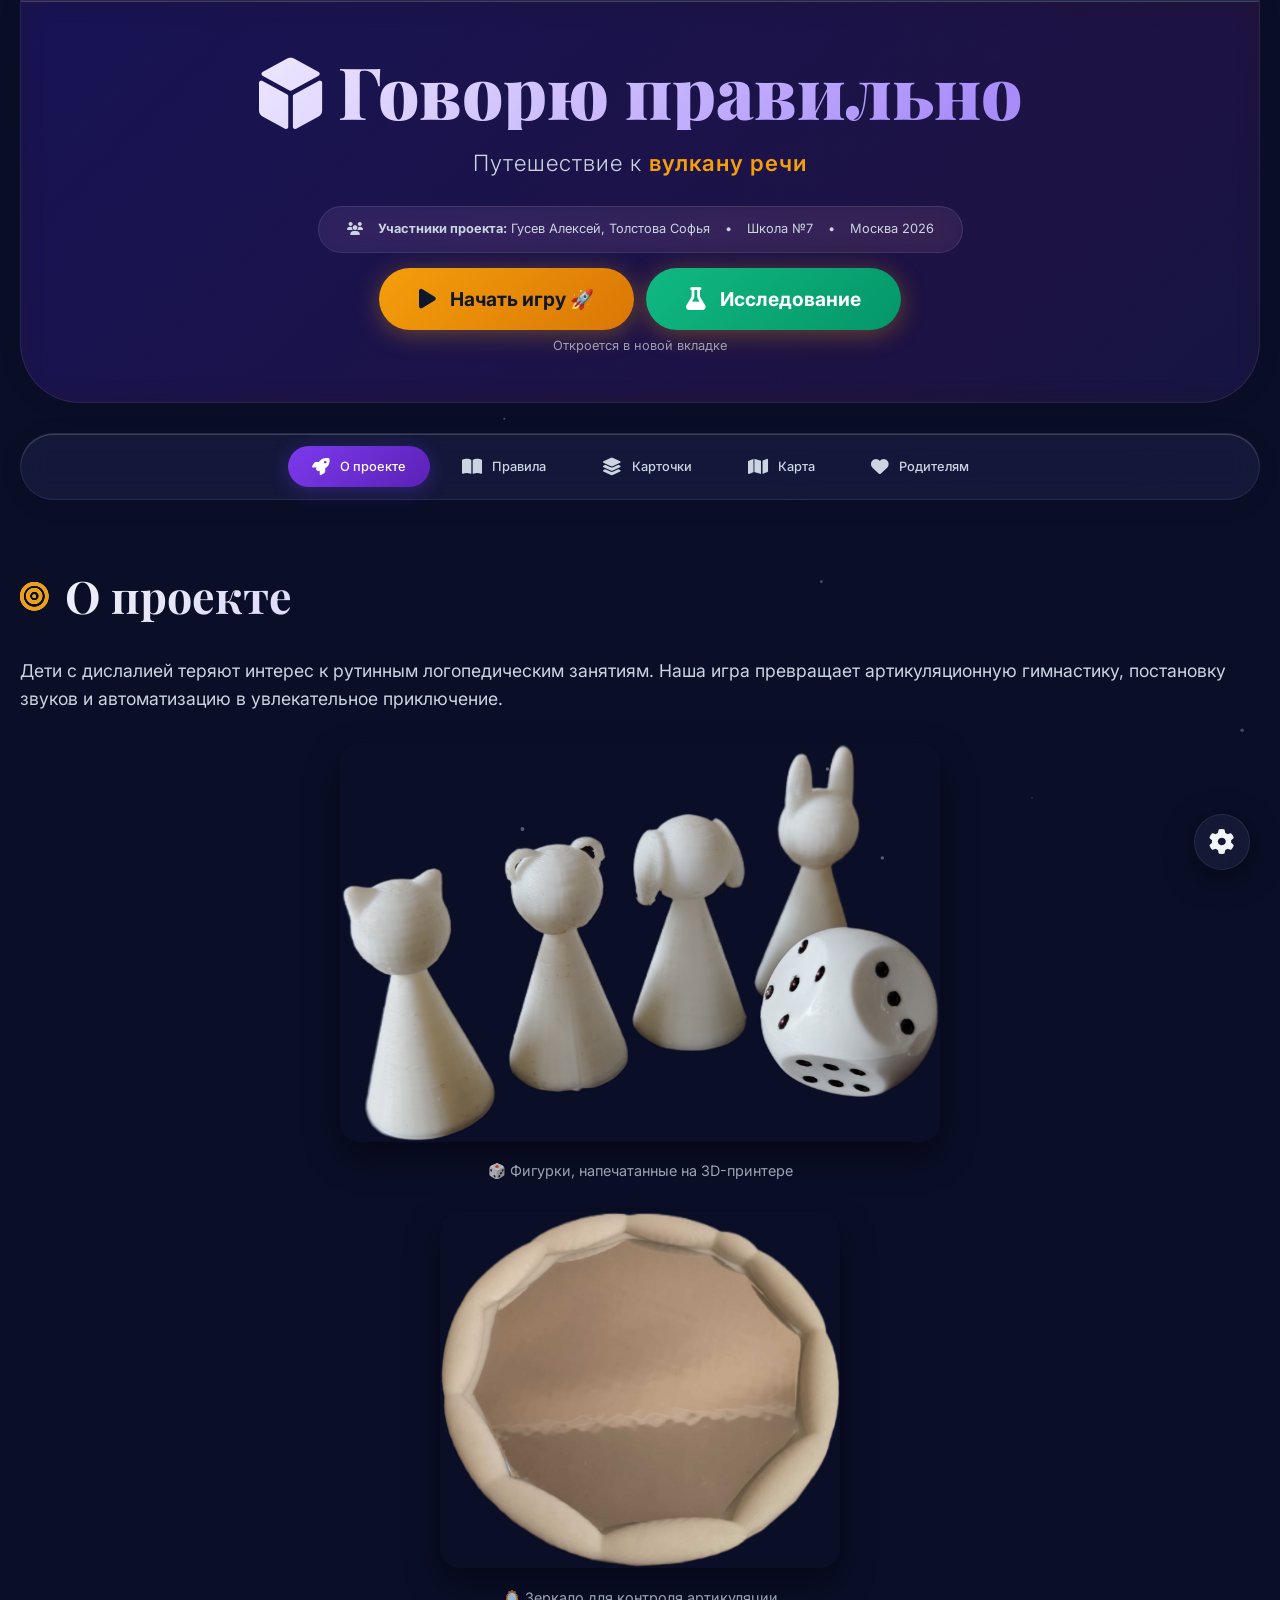
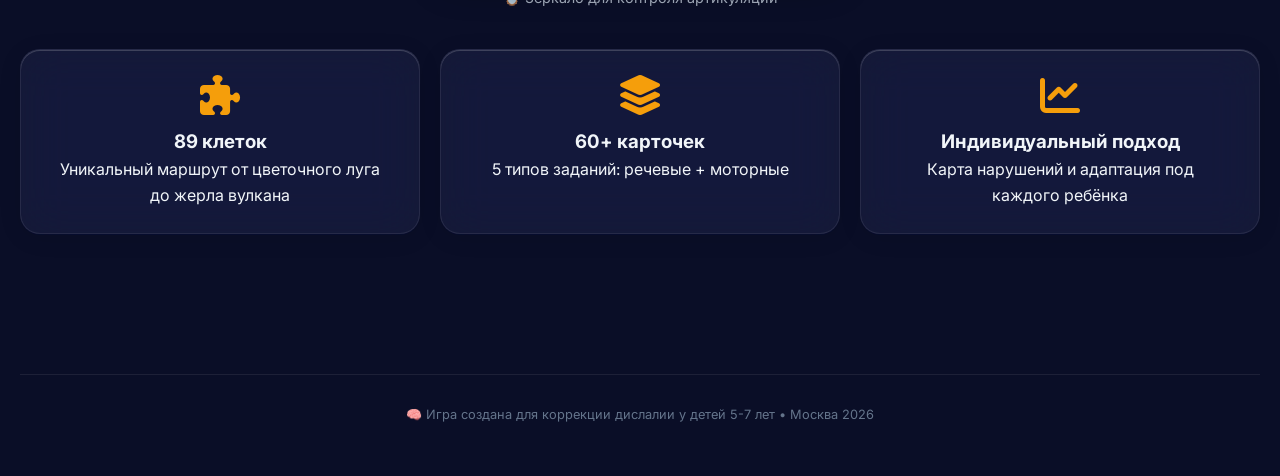
==== speech-game/index.html @ 136195a1 "index.html" ====
<!DOCTYPE html>
<html lang="ru">
<head>
    <meta charset="UTF-8">
    <meta name="viewport" content="width=device-width, initial-scale=1.0, user-scalable=yes">
    <title>Говорю правильно — логопедическая игра</title>
    <link href="https://fonts.googleapis.com/css2?family=Playfair+Display:ital,wght@0,400;0,700;0,900;1,700&family=Inter:wght@300;400;500;600;700;800&family=Share+Tech+Mono&display=swap" rel="stylesheet">
    <link rel="stylesheet" href="https://cdnjs.cloudflare.com/ajax/libs/font-awesome/6.4.0/css/all.min.css">
    <style>
        /* ========================================================
           CSS ПЕРЕМЕННЫЕ
           ======================================================== */
        :root {
            --bg-primary: #0a0e27;
            --bg-secondary: #12163b;
            --bg-card: rgba(26, 30, 60, 0.7);
            --glass-border: rgba(255, 255, 255, 0.08);
            --purple: #7c3aed;
            --purple-light: #a78bfa;
            --purple-dark: #5b21b6;
            --gold: #f59e0b;
            --gold-light: #fbbf24;
            --pink: #ec4899;
            --cyan: #06b6d4;
            --green: #10b981;
            --red: #ef4444;
            --text-primary: #f1f5f9;
            --text-secondary: #cbd5e1;
            --text-muted: #64748b;
            --shadow-glow: 0 0 40px rgba(124, 58, 237, 0.15);
            --shadow-card: 0 8px 32px rgba(0, 0, 0, 0.4);
            --radius: 20px;
            --radius-sm: 12px;
            --transition: 0.4s cubic-bezier(0.4, 0, 0.2, 1);
            --font-size-base: 16px;
            --btn-padding: 12px 28px;
            --font-family: 'Inter', sans-serif;
        }

        [data-theme="official"] {
            --bg-primary: #f1f5f9;
            --bg-secondary: #e2e8f0;
            --bg-card: rgba(255, 255, 255, 0.92);
            --glass-border: rgba(0, 0, 0, 0.08);
            --purple: #1e40af;
            --purple-light: #3b82f6;
            --purple-dark: #1e3a8a;
            --gold: #d97706;
            --gold-light: #f59e0b;
            --text-primary: #0f172a;
            --text-secondary: #334155;
            --text-muted: #64748b;
            --shadow-glow: 0 0 40px rgba(30, 64, 175, 0.08);
            --shadow-card: 0 2px 8px rgba(0, 0, 0, 0.06);
        }

        [data-theme="elderly"] {
            --bg-primary: #ffffff;
            --bg-secondary: #e5e7eb;
            --bg-card: rgba(255, 255, 255, 0.96);
            --glass-border: rgba(0, 0, 0, 0.2);
            --purple: #1e40af;
            --purple-light: #2563eb;
            --purple-dark: #1e3a8a;
            --gold: #b45309;
            --text-primary: #000000;
            --text-secondary: #1f2937;
            --text-muted: #4b5563;
            --shadow-glow: 0 0 60px rgba(30, 64, 175, 0.1);
            --shadow-card: 0 4px 20px rgba(0, 0, 0, 0.08);
            --font-size-base: 22px;
            --btn-padding: 18px 40px;
            --radius: 24px;
            --radius-sm: 16px;
        }

        /* ========================================================
           ТЕМА САКУРА
           ======================================================== */
        [data-theme="sakura"] {
            --bg-primary: #fdf2f8;
            --bg-secondary: #fce7f3;
            --bg-card: rgba(255, 255, 255, 0.85);
            --glass-border: rgba(236, 72, 153, 0.18);
            --purple: #be185d;
            --purple-light: #ec4899;
            --purple-dark: #831843;
            --gold: #f97316;
            --gold-light: #fb923c;
            --text-primary: #1f2937;
            --text-secondary: #4b5563;
            --text-muted: #9ca3af;
            --shadow-glow: 0 0 40px rgba(236, 72, 153, 0.2);
            --shadow-card: 0 8px 32px rgba(236, 72, 153, 0.12);
        }

        /* ========================================================
           ТЕМА КОСМОС
           ======================================================== */
        [data-theme="cosmos"] {
            --bg-primary: #030014;
            --bg-secondary: #0a0428;
            --bg-card: rgba(20, 15, 60, 0.6);
            --glass-border: rgba(139, 92, 246, 0.25);
            --purple: #8b5cf6;
            --purple-light: #a78bfa;
            --purple-dark: #6d28d9;
            --gold: #fbbf24;
            --gold-light: #fcd34d;
            --cyan: #22d3ee;
            --text-primary: #e0e7ff;
            --text-secondary: #a5b4fc;
            --text-muted: #6366f1;
            --shadow-glow: 0 0 50px rgba(139, 92, 246, 0.4);
            --shadow-card: 0 8px 32px rgba(139, 92, 246, 0.2);
        }

        /* ========================================================
           ТЕМА ХАКЕР
           ======================================================== */
        [data-theme="hacker"] {
            --bg-primary: #000000;
            --bg-secondary: #0a0a0a;
            --bg-card: rgba(0, 20, 0, 0.7);
            --glass-border: rgba(0, 255, 0, 0.3);
            --purple: #00ff41;
            --purple-light: #4ade80;
            --purple-dark: #16a34a;
            --gold: #00ff41;
            --gold-light: #22c55e;
            --cyan: #00ff41;
            --green: #00ff41;
            --red: #ff0040;
            --text-primary: #00ff41;
            --text-secondary: #22c55e;
            --text-muted: #16a34a;
            --shadow-glow: 0 0 40px rgba(0, 255, 65, 0.4);
            --shadow-card: 0 8px 32px rgba(0, 255, 65, 0.15);
            --font-family: 'Share Tech Mono', 'Courier New', monospace;
        }

        /* ========================================================
           БАЗОВЫЕ СТИЛИ
           ======================================================== */
        * { margin: 0; padding: 0; box-sizing: border-box; }
        html { scroll-behavior: smooth; }

        body {
            font-family: var(--font-family);
            background: var(--bg-primary);
            color: var(--text-primary);
            min-height: 100vh;
            overflow-x: hidden;
            line-height: 1.6;
            font-size: var(--font-size-base);
            transition: background 0.5s ease, color 0.5s ease;
            position: relative;
        }

        /* ========================================================
           ФОНОВЫЕ CANVAS
           ======================================================== */
        #particles-canvas,
        #sakura-canvas,
        #cosmos-canvas,
        #hacker-canvas {
            position: fixed;
            top: 0;
            left: 0;
            width: 100%;
            height: 100%;
            z-index: 0;
            pointer-events: none;
            display: none;
        }

        /* Показываем нужный canvas по теме */
        [data-theme="game"] #particles-canvas,
        :root:not([data-theme]) #particles-canvas { display: block; }
        [data-theme="sakura"] #sakura-canvas { display: block; }
        [data-theme="cosmos"] #cosmos-canvas { display: block; }
        [data-theme="hacker"] #hacker-canvas { display: block; }

        .app {
            position: relative;
            z-index: 10;
            max-width: 1440px;
            margin: 0 auto;
            padding: 0 20px 20px;
        }

        /* ========================================================
           ФОН САКУРЫ
           ======================================================== */
        .sakura-bg {
            position: fixed;
            inset: 0;
            z-index: 0;
            pointer-events: none;
            display: none;
            overflow: hidden;
        }
        [data-theme="sakura"] .sakura-bg { display: block; }

        .sakura-bg .sky {
            position: absolute;
            inset: 0;
            background: linear-gradient(180deg, #fce7f3 0%, #fbcfe8 20%, #fde68a 55%, #fed7aa 75%, #fecaca 100%);
        }
        .sakura-bg .sun {
            position: absolute;
            bottom: 35%;
            left: 50%;
            transform: translateX(-50%);
            width: 180px;
            height: 180px;
            border-radius: 50%;
            background: radial-gradient(circle, rgba(255,237,213,0.9) 0%, rgba(251,146,60,0.6) 40%, rgba(249,115,22,0.2) 70%, transparent 100%);
            filter: blur(2px);
        }
        .sakura-bg .fuji {
            position: absolute;
            bottom: 0;
            left: 0;
            width: 100%;
            height: 55%;
            z-index: 1;
        }
        .sakura-bg .branch-tr {
            position: absolute; top: -20px; right: -20px;
            width: 500px; height: 400px; z-index: 3;
        }
        .sakura-bg .branch-bl {
            position: absolute; bottom: -20px; left: -20px;
            width: 450px; height: 350px; z-index: 3;
        }
        .sakura-bg .ground {
            position: absolute; bottom: 0; left: 0;
            width: 100%; height: 15%;
            background: linear-gradient(180deg, transparent 0%, rgba(190,24,93,0.1) 40%, rgba(131,24,67,0.25) 100%);
            z-index: 2;
        }
        .sakura-bg .cloud {
            position: absolute;
            background: rgba(255,255,255,0.5);
            border-radius: 100px;
            filter: blur(15px);
            animation: cloudMove 60s linear infinite;
        }
        .sakura-bg .cloud.c1 { top: 15%; left: -20%; width: 300px; height: 60px; }
        .sakura-bg .cloud.c2 { top: 25%; left: -40%; width: 400px; height: 70px; animation-delay: -20s; }
        @keyframes cloudMove {
            0% { transform: translateX(0); }
            100% { transform: translateX(150vw); }
        }

        /* ========================================================
           ФОН КОСМОСА
           ======================================================== */
        .cosmos-bg {
            position: fixed;
            inset: 0;
            z-index: 0;
            pointer-events: none;
            display: none;
            overflow: hidden;
            background: radial-gradient(ellipse at bottom, #1b2735 0%, #090a0f 100%);
        }
        [data-theme="cosmos"] .cosmos-bg { display: block; }

        .cosmos-bg .nebula {
            position: absolute;
            border-radius: 50%;
            filter: blur(80px);
            opacity: 0.4;
        }
        .cosmos-bg .nebula.n1 {
            top: 10%; left: 5%; width: 500px; height: 400px;
            background: radial-gradient(circle, #8b5cf6, transparent);
        }
        .cosmos-bg .nebula.n2 {
            bottom: 15%; right: 10%; width: 600px; height: 500px;
            background: radial-gradient(circle, #ec4899, transparent);
        }
        .cosmos-bg .nebula.n3 {
            top: 40%; left: 45%; width: 400px; height: 400px;
            background: radial-gradient(circle, #06b6d4, transparent);
            opacity: 0.25;
        }

        .cosmos-bg .planet {
            position: absolute;
            border-radius: 50%;
            box-shadow: inset -20px -20px 60px rgba(0,0,0,0.7), 0 0 60px rgba(139,92,246,0.4);
            animation: planetFloat 20s ease-in-out infinite;
        }
        .cosmos-bg .planet.p1 {
            top: 15%; right: 8%;
            width: 100px; height: 100px;
            background: radial-gradient(circle at 30% 30%, #fbbf24, #7c2d12 70%);
        }
        .cosmos-bg .planet.p2 {
            bottom: 20%; left: 6%;
            width: 140px; height: 140px;
            background: radial-gradient(circle at 40% 30%, #a78bfa, #4c1d95 70%);
            animation-delay: -5s;
        }
        .cosmos-bg .planet.p3 {
            top: 55%; right: 25%;
            width: 60px; height: 60px;
            background: radial-gradient(circle at 30% 30%, #22d3ee, #0e7490 70%);
            animation-delay: -10s;
        }
        @keyframes planetFloat {
            0%, 100% { transform: translateY(0) rotate(0deg); }
            50% { transform: translateY(-30px) rotate(5deg); }
        }

        .cosmos-bg .rocket {
            position: absolute;
            font-size: 40px;
            animation: rocketMove 25s linear infinite;
            filter: drop-shadow(0 0 20px rgba(251,191,36,0.6));
        }
        @keyframes rocketMove {
            0% { top: 100%; left: -5%; transform: rotate(-45deg); }
            100% { top: -10%; left: 105%; transform: rotate(-45deg); }
        }

        /* ========================================================
           ФОН ХАКЕРА
           ======================================================== */
        .hacker-bg {
            position: fixed;
            inset: 0;
            z-index: 0;
            pointer-events: none;
            display: none;
            overflow: hidden;
            background: #000000;
        }
        [data-theme="hacker"] .hacker-bg { display: block; }

        .hacker-bg .grid {
            position: absolute;
            inset: 0;
            background-image: 
                linear-gradient(rgba(0, 255, 65, 0.06) 1px, transparent 1px),
                linear-gradient(90deg, rgba(0, 255, 65, 0.06) 1px, transparent 1px);
            background-size: 40px 40px;
            animation: gridScroll 20s linear infinite;
        }
        @keyframes gridScroll {
            0% { background-position: 0 0; }
            100% { background-position: 40px 40px; }
        }

        .hacker-bg .scanline {
            position: absolute;
            left: 0;
            width: 100%;
            height: 3px;
            background: linear-gradient(90deg, transparent, #00ff41, transparent);
            box-shadow: 0 0 20px #00ff41;
            animation: scanMove 6s linear infinite;
            opacity: 0.6;
        }
        @keyframes scanMove {
            0% { top: 0; }
            100% { top: 100%; }
        }

        /* Глитч-эффект на весь экран */
        .hacker-bg::after {
            content: '';
            position: absolute;
            inset: 0;
            background: repeating-linear-gradient(
                0deg,
                rgba(0, 255, 65, 0.03) 0px,
                rgba(0, 255, 65, 0.03) 1px,
                transparent 1px,
                transparent 3px
            );
            pointer-events: none;
        }

        /* ========================================================
           ОБЩИЕ СТИЛИ ТЕМ (заголовки)
           ======================================================== */
        [data-theme="cosmos"] .app { color: #e0e7ff; }
        [data-theme="cosmos"] header {
            background: linear-gradient(135deg, rgba(139,92,246,0.15), rgba(6,182,212,0.1), rgba(236,72,153,0.1));
            border-color: rgba(139,92,246,0.3);
            animation: gradientShift 15s ease-in-out infinite;
        }
        [data-theme="cosmos"] header h1 {
            background: linear-gradient(135deg, #a78bfa, #22d3ee, #ec4899, #a78bfa);
            background-size: 200% 200%;
            -webkit-background-clip: text;
            -webkit-text-fill-color: transparent;
            background-clip: text;
            animation: shimmerText 8s ease-in-out infinite;
            text-shadow: 0 0 40px rgba(139,92,246,0.5);
        }
        [data-theme="cosmos"] header .subtitle .highlight { color: #22d3ee; }
        [data-theme="cosmos"] .authors-badge {
            background: rgba(139,92,246,0.15);
            border-color: rgba(139,92,246,0.4);
            color: #a5b4fc;
        }

        [data-theme="hacker"] header {
            background: rgba(0, 20, 0, 0.7);
            border-color: #00ff41;
            box-shadow: 0 0 40px rgba(0, 255, 65, 0.3), inset 0 0 40px rgba(0, 255, 65, 0.05);
            animation: none;
        }
        [data-theme="hacker"] header h1 {
            background: none;
            -webkit-text-fill-color: #00ff41;
            color: #00ff41;
            text-shadow: 0 0 20px #00ff41, 0 0 40px #00ff41;
            animation: hackerGlitch 4s ease-in-out infinite;
            font-family: 'Share Tech Mono', monospace;
        }
        @keyframes hackerGlitch {
            0%, 90%, 100% { text-shadow: 0 0 20px #00ff41, 0 0 40px #00ff41; }
            92% { text-shadow: -3px 0 #ff0040, 3px 0 #00ffff; }
            94% { text-shadow: 3px 0 #ff0040, -3px 0 #00ffff; }
        }
        [data-theme="hacker"] header .subtitle .highlight { color: #00ff41; }
        [data-theme="hacker"] header .subtitle { color: #16a34a; }
        [data-theme="hacker"] .authors-badge {
            background: rgba(0, 20, 0, 0.8);
            border-color: #00ff41;
            color: #00ff41;
        }

        /* ========================================================
           ШЕСТЕРЁНКА НАСТРОЕК
           ======================================================== */
        .settings-gear {
            position: fixed;
            bottom: 30px;
            right: 30px;
            z-index: 9999;
            width: 56px;
            height: 56px;
            border-radius: 50%;
            background: var(--bg-card);
            backdrop-filter: blur(20px);
            border: 1px solid var(--glass-border);
            display: flex;
            align-items: center;
            justify-content: center;
            cursor: pointer;
            transition: 0.6s cubic-bezier(0.34, 1.56, 0.64, 1);
            box-shadow: var(--shadow-card);
        }
        .settings-gear:hover { transform: scale(1.08) rotate(90deg); border-color: var(--purple); box-shadow: var(--shadow-glow); }
        .settings-gear i { font-size: 1.6rem; color: var(--text-primary); transition: 0.6s; }
        .settings-gear.open i { transform: rotate(180deg); }
        [data-theme="hacker"] .settings-gear { box-shadow: 0 0 30px rgba(0,255,65,0.5); }

        .settings-panel {
            position: fixed;
            bottom: 100px;
            right: 30px;
            width: 360px;
            max-width: calc(100vw - 40px);
            background: var(--bg-card);
            backdrop-filter: blur(40px);
            -webkit-backdrop-filter: blur(40px);
            border: 1px solid var(--glass-border);
            border-radius: var(--radius);
            padding: 28px 30px;
            box-shadow: var(--shadow-card);
            transform: scale(0);
            transform-origin: bottom right;
            opacity: 0;
            transition: 0.5s cubic-bezier(0.34, 1.56, 0.64, 1);
            z-index: 9998;
            max-height: 90vh;
            overflow-y: auto;
        }
        .settings-panel.open { transform: scale(1); opacity: 1; }
        .settings-panel h4 { font-size: 1.2rem; margin-bottom: 20px; color: var(--text-primary); display: flex; align-items: center; gap: 10px; }
        .settings-panel .setting-group { margin-bottom: 16px; }
        .settings-panel .setting-group label {
            display: flex;
            justify-content: space-between;
            align-items: center;
            font-size: 0.9rem;
            color: var(--text-secondary);
            font-weight: 500;
            cursor: pointer;
        }
        [data-theme="elderly"] .settings-panel .setting-group label { font-size: 1.1rem; }

        .settings-panel select {
            width: 100%;
            padding: 10px 14px;
            border-radius: 12px;
            border: 1px solid var(--glass-border);
            background: rgba(255, 255, 255, 0.05);
            color: var(--text-primary);
            font-size: 0.9rem;
            font-family: var(--font-family);
            cursor: pointer;
            transition: var(--transition);
            appearance: none;
            -webkit-appearance: none;
            background-image: url("data:image/svg+xml,%3Csvg xmlns='http://www.w3.org/2000/svg' width='12' height='8' viewBox='0 0 12 8'%3E%3Cpath d='M1 1l5 5 5-5' stroke='%2364748b' stroke-width='1.5' fill='none'/%3E%3C/svg%3E");
            background-repeat: no-repeat;
            background-position: right 14px center;
        }
        .settings-panel select option { background: #1e293b; color: #fff; }
        [data-theme="official"] .settings-panel select { background: #fff; border-color: #d1d5db; color: #0f172a; }
        [data-theme="official"] .settings-panel select option { background: #fff; color: #0f172a; }
        [data-theme="elderly"] .settings-panel select { padding: 14px 18px; font-size: 1.1rem; border-width: 2px; }
        [data-theme="sakura"] .settings-panel select { background: #fdf2f8; color: #831843; border-color: rgba(236,72,153,0.3); }
        [data-theme="cosmos"] .settings-panel select { background: #0a0428; color: #e0e7ff; border-color: rgba(139,92,246,0.4); }
        [data-theme="hacker"] .settings-panel select { background: #000; color: #00ff41; border-color: #00ff41; }

        .settings-panel .close-settings {
            width: 100%;
            padding: 12px;
            border: none;
            border-radius: 12px;
            background: linear-gradient(135deg, var(--purple), var(--purple-dark));
            color: #fff;
            font-size: 0.95rem;
            font-weight: 600;
            cursor: pointer;
            transition: var(--transition);
            font-family: var(--font-family);
            margin-top: 12px;
        }
        .settings-panel .close-settings:hover { transform: scale(1.02); box-shadow: var(--shadow-glow); }
        [data-theme="hacker"] .settings-panel .close-settings {
            background: #00ff41;
            color: #000;
            box-shadow: 0 0 20px #00ff41;
        }

        /* Тумблеры */
        .toggle-switch {
            position: relative;
            width: 44px;
            height: 24px;
            background: var(--purple);
            border-radius: 30px;
            cursor: pointer;
            transition: 0.3s;
            flex-shrink: 0;
        }
        .toggle-switch .toggle-slider {
            position: absolute;
            top: 2px;
            left: 22px;
            width: 20px;
            height: 20px;
            background: #fff;
            border-radius: 50%;
            transition: 0.3s;
            box-shadow: 0 2px 8px rgba(0, 0, 0, 0.3);
        }
        .toggle-switch.off { background: rgba(100, 116, 139, 0.3); }
        .toggle-switch.off .toggle-slider { left: 2px; }
        [data-theme="hacker"] .toggle-switch { box-shadow: 0 0 15px #00ff41; }

        .toggle-label { display: flex; align-items: center; gap: 8px; }
        .toggle-label i { width: 20px; text-align: center; }
        hr { border: none; border-top: 1px solid var(--glass-border); margin: 16px 0; }

        .perf-mode-section {
            background: rgba(239, 68, 68, 0.08);
            border-radius: 12px;
            padding: 14px 16px;
            border: 1px solid rgba(239, 68, 68, 0.15);
            margin-bottom: 16px;
        }
        .perf-mode-section .perf-label { font-weight: 600; color: var(--text-primary); font-size: 0.95rem; }
        .perf-mode-section .perf-desc { font-size: 0.75rem; color: var(--text-muted); margin-top: 2px; }
        .perf-mode-section .toggle-switch { background: var(--red); }
        .perf-mode-section .toggle-switch.off { background: var(--green); }

        .btn-reset {
            width: 100%;
            padding: 10px;
            border: none;
            border-radius: 12px;
            background: rgba(239, 68, 68, 0.12);
            color: var(--red);
            font-weight: 600;
            cursor: pointer;
            transition: 0.3s;
            font-family: var(--font-family);
            margin-top: 4px;
            font-size: 0.9rem;
        }
        .btn-reset:hover { background: rgba(239, 68, 68, 0.22); }

        /* ========================================================
           HEADER
           ======================================================== */
        header {
            position: relative;
            background: linear-gradient(135deg, 
                rgba(124, 58, 237, 0.15) 0%,
                rgba(236, 72, 153, 0.10) 25%,
                rgba(6, 182, 212, 0.08) 50%,
                rgba(124, 58, 237, 0.15) 100%
            );
            background-size: 300% 300%;
            animation: gradientShift 10s ease-in-out infinite;
            border-radius: 0 0 60px 60px;
            padding: 50px 40px 45px;
            text-align: center;
            border: 1px solid var(--glass-border);
            backdrop-filter: blur(20px);
            margin-bottom: 30px;
            overflow: hidden;
            transition: background 0.5s ease;
        }
        [data-theme="official"] header { background: linear-gradient(135deg, #dbeafe, #eff6ff); animation: none; border-color: #d1d5db; }
        [data-theme="elderly"] header { background: linear-gradient(135deg, #e0e7ff, #f0f0f0); animation: none; border-width: 2px; }
        [data-theme="sakura"] header { 
            background: linear-gradient(135deg, rgba(255,255,255,0.5), rgba(252,231,243,0.6), rgba(255,255,255,0.5)); 
            animation: none; border-color: rgba(236,72,153,0.25);
        }

        @keyframes gradientShift {
            0%, 100% { background-position: 0% 50%; }
            50% { background-position: 100% 50%; }
        }

        header h1 {
            font-family: 'Playfair Display', serif;
            font-size: clamp(2.5rem, 6vw, 4.5rem);
            font-weight: 900;
            line-height: 1.1;
            margin-bottom: 15px;
            background: linear-gradient(135deg, #fff 0%, var(--purple-light) 40%, var(--gold) 80%, #fff 100%);
            background-size: 200% 200%;
            -webkit-background-clip: text;
            -webkit-text-fill-color: transparent;
            background-clip: text;
            animation: shimmerText 6s ease-in-out infinite;
        }
        [data-theme="official"] header h1 { background: linear-gradient(135deg, #1e293b, #1e40af); -webkit-background-clip: text; -webkit-text-fill-color: transparent; background-clip: text; animation: none; }
        [data-theme="elderly"] header h1 { background: linear-gradient(135deg, #000000, #1e40af); -webkit-background-clip: text; -webkit-text-fill-color: transparent; background-clip: text; animation: none; font-size: clamp(3rem, 7vw, 5rem); }
        [data-theme="sakura"] header h1 { 
            background: linear-gradient(135deg, #831843, #be185d, #f97316, #831843); 
            background-size: 200% 200%;
            -webkit-background-clip: text; -webkit-text-fill-color: transparent; 
            background-clip: text; animation: shimmerText 8s ease-in-out infinite;
        }

        @keyframes shimmerText {
            0%, 100% { background-position: 0% 50%; }
            50% { background-position: 100% 50%; }
        }

        header .subtitle {
            font-size: clamp(1rem, 2vw, 1.4rem);
            font-weight: 300;
            color: var(--text-secondary);
            margin-bottom: 25px;
            letter-spacing: 1px;
        }
        header .subtitle .highlight { color: var(--gold); font-weight: 600; }
        [data-theme="official"] header .subtitle .highlight { color: var(--purple); }
        [data-theme="sakura"] header .subtitle .highlight { color: #be185d; }
        [data-theme="sakura"] header .subtitle { color: #831843; }

        .authors-badge {
            display: inline-flex;
            align-items: center;
            gap: 15px;
            background: rgba(255, 255, 255, 0.05);
            backdrop-filter: blur(20px);
            padding: 12px 28px;
            border-radius: 50px;
            border: 1px solid rgba(255, 255, 255, 0.1);
            font-size: clamp(0.75rem, 1vw, 0.95rem);
            color: var(--text-secondary);
            transition: var(--transition);
            flex-wrap: wrap;
            justify-content: center;
        }
        [data-theme="official"] .authors-badge { background: #fff; border-color: #d1d5db; box-shadow: 0 2px 8px rgba(0,0,0,0.04); }
        [data-theme="elderly"] .authors-badge { background: rgba(0, 0, 0, 0.04); border-color: rgba(0, 0, 0, 0.15); padding: 16px 36px; font-size: 1.2rem; border-width: 2px; }
        [data-theme="sakura"] .authors-badge { background: rgba(255,255,255,0.65); border-color: rgba(236,72,153,0.25); color: #831843; }

        /* Кнопки в шапке */
        .header-buttons {
            margin-top: 15px;
            display: flex;
            gap: 12px;
            justify-content: center;
            flex-wrap: wrap;
        }

        .btn-start-game {
            display: inline-flex;
            align-items: center;
            gap: 14px;
            padding: 16px 40px;
            background: linear-gradient(135deg, #f59e0b, #d97706);
            border: none;
            border-radius: 60px;
            font-size: 1.2rem;
            font-weight: 700;
            color: #0f172a;
            cursor: pointer;
            transition: all 0.3s cubic-bezier(0.4, 0, 0.2, 1);
            text-decoration: none;
            box-shadow: 0 4px 25px rgba(245, 158, 11, 0.35);
            font-family: var(--font-family);
        }
        .btn-start-game:hover {
            transform: translateY(-3px) scale(1.02);
            box-shadow: 0 8px 40px rgba(245, 158, 11, 0.5);
        }
        .btn-start-game i { font-size: 1.4rem; }
        [data-theme="sakura"] .btn-start-game { background: linear-gradient(135deg, #ec4899, #be185d); color: #fff; box-shadow: 0 4px 25px rgba(236,72,153,0.4); }
        [data-theme="cosmos"] .btn-start-game { background: linear-gradient(135deg, #8b5cf6, #ec4899); color: #fff; box-shadow: 0 4px 25px rgba(139,92,246,0.5); }
        [data-theme="hacker"] .btn-start-game { 
            background: #000; 
            color: #00ff41; 
            border: 2px solid #00ff41;
            box-shadow: 0 0 20px #00ff41, inset 0 0 20px rgba(0,255,65,0.1);
        }

        /* ========================================================
           НАВИГАЦИЯ
           ======================================================== */
        nav {
            display: flex;
            flex-wrap: wrap;
            justify-content: center;
            align-items: center;
            gap: 8px;
            padding: 12px 20px;
            background: var(--bg-card);
            backdrop-filter: blur(20px);
            border-radius: 60px;
            border: 1px solid var(--glass-border);
            margin-bottom: 40px;
            position: sticky;
            top: 80px;
            z-index: 100;
            box-shadow: var(--shadow-card);
            width: 100%;
        }
        [data-theme="sakura"] nav { background: rgba(255,255,255,0.75); border-color: rgba(236,72,153,0.2); }
        [data-theme="cosmos"] nav { background: rgba(20,15,60,0.7); border-color: rgba(139,92,246,0.3); }
        [data-theme="hacker"] nav { 
            background: rgba(0, 20, 0, 0.8); 
            border-color: #00ff41;
            box-shadow: 0 0 20px rgba(0,255,65,0.3);
        }

        nav button {
            background: transparent;
            border: none;
            color: var(--text-secondary);
            padding: clamp(8px, 1vw, 12px) clamp(16px, 2vw, 24px);
            border-radius: 40px;
            cursor: pointer;
            font-size: clamp(0.8rem, 1vw, 0.95rem);
            font-weight: 500;
            transition: var(--transition);
            font-family: var(--font-family);
            display: flex;
            align-items: center;
            gap: 10px;
            white-space: nowrap;
        }
        nav button i { font-size: 1.1rem; transition: var(--transition); }
        nav button:hover { color: var(--text-primary); background: rgba(124, 58, 237, 0.08); transform: translateY(-2px); }
        nav button.active {
            color: #fff;
            background: linear-gradient(135deg, var(--purple), var(--purple-dark));
            box-shadow: 0 4px 20px rgba(124, 58, 237, 0.3);
        }
        [data-theme="sakura"] nav button { color: #831843; }
        [data-theme="sakura"] nav button:hover { background: rgba(236,72,153,0.1); color: #be185d; }
        [data-theme="sakura"] nav button.active { background: linear-gradient(135deg, #ec4899, #be185d); color: #fff; }
        [data-theme="cosmos"] nav button { color: #a5b4fc; }
        [data-theme="cosmos"] nav button:hover { background: rgba(139,92,246,0.15); color: #e0e7ff; }
        [data-theme="cosmos"] nav button.active { background: linear-gradient(135deg, #8b5cf6, #ec4899); color: #fff; }
        [data-theme="hacker"] nav button { color: #00ff41; font-family: 'Share Tech Mono', monospace; }
        [data-theme="hacker"] nav button:hover { background: rgba(0,255,65,0.15); }
        [data-theme="hacker"] nav button.active { 
            background: #00ff41; 
            color: #000; 
            box-shadow: 0 0 20px #00ff41;
        }

        /* ========================================================
           СЕКЦИИ И КАРТОЧКИ (общие стили, темы переопределяют)
           ======================================================== */
        .section { display: none; animation: sectionIn 0.5s ease-out; padding: 20px 0 40px; }
        .section.active-section { display: block; }
        @keyframes sectionIn {
            from { opacity: 0; transform: translateY(30px) scale(0.98); filter: blur(6px); }
            to { opacity: 1; transform: translateY(0) scale(1); filter: blur(0); }
        }
        [data-theme="official"] .section { animation: none; }

        .section-title {
            font-family: 'Playfair Display', serif;
            font-size: clamp(1.8rem, 4vw, 2.8rem);
            font-weight: 700;
            margin-bottom: 25px;
            display: flex;
            align-items: center;
            gap: 16px;
            background: linear-gradient(135deg, var(--text-primary), var(--purple-light));
            -webkit-background-clip: text;
            -webkit-text-fill-color: transparent;
            background-clip: text;
        }
        .section-title i { -webkit-text-fill-color: initial; color: var(--gold); font-size: 1.8rem; }
        [data-theme="official"] .section-title { background: linear-gradient(135deg, #0f172a, #1e40af); -webkit-background-clip: text; -webkit-text-fill-color: transparent; background-clip: text; }
        [data-theme="official"] .section-title i { color: var(--purple); }
        [data-theme="sakura"] .section-title { background: linear-gradient(135deg, #831843, #ec4899); -webkit-background-clip: text; -webkit-text-fill-color: transparent; background-clip: text; }
        [data-theme="sakura"] .section-title i { color: #f97316; }
        [data-theme="cosmos"] .section-title { background: linear-gradient(135deg, #e0e7ff, #22d3ee); -webkit-background-clip: text; -webkit-text-fill-color: transparent; background-clip: text; }
        [data-theme="cosmos"] .section-title i { color: #fbbf24; }
        [data-theme="hacker"] .section-title { 
            background: none;
            -webkit-text-fill-color: #00ff41;
            color: #00ff41;
            font-family: 'Share Tech Mono', monospace;
            text-shadow: 0 0 15px #00ff41;
        }
        [data-theme="hacker"] .section-title i { color: #00ff41; -webkit-text-fill-color: #00ff41; }

        .glass-card {
            background: var(--bg-card);
            backdrop-filter: blur(30px);
            -webkit-backdrop-filter: blur(30px);
            border-radius: var(--radius);
            border: 1px solid var(--glass-border);
            padding: 25px 30px;
            transition: var(--transition);
            box-shadow: inset 0 1px 0 rgba(255, 255, 255, 0.05), var(--shadow-card);
            position: relative;
        }
        .glass-card:hover { border-color: rgba(124, 58, 237, 0.3); box-shadow: var(--shadow-glow); transform: translateY(-4px); }
        [data-theme="official"] .glass-card { border-color: #d1d5db; box-shadow: 0 2px 8px rgba(0,0,0,0.04); }
        [data-theme="elderly"] .glass-card { border-width: 2px; padding: 30px 35px; }
        [data-theme="sakura"] .glass-card { background: rgba(255,255,255,0.8); border-color: rgba(236,72,153,0.2); }
        [data-theme="cosmos"] .glass-card { 
            background: rgba(20,15,60,0.55); 
            border-color: rgba(139,92,246,0.35);
            box-shadow: 0 0 30px rgba(139,92,246,0.15);
        }
        [data-theme="hacker"] .glass-card { 
            background: rgba(0, 20, 0, 0.8); 
            border-color: #00ff41;
            box-shadow: 0 0 20px rgba(0,255,65,0.2), inset 0 0 20px rgba(0,255,65,0.05);
        }

        .card-grid {
            display: grid;
            grid-template-columns: repeat(auto-fill, minmax(320px, 1fr));
            gap: 20px;
            margin-top: 20px;
        }

        .card {
            background: var(--bg-card);
            backdrop-filter: blur(30px);
            -webkit-backdrop-filter: blur(30px);
            border-radius: var(--radius);
            padding: 22px 24px;
            border-left: 4px solid var(--purple);
            transition: transform 0.1s ease, box-shadow 0.3s ease, border-color 0.3s ease;
            cursor: default;
            position: relative;
            overflow: hidden;
            box-shadow: var(--shadow-card);
            transform: perspective(800px) rotateX(0deg) rotateY(0deg) scale3d(1, 1, 1);
            will-change: transform;
        }
        .card:hover { border-color: rgba(124, 58, 237, 0.3); box-shadow: var(--shadow-glow), var(--shadow-card); }
        [data-theme="official"] .card { border-left-width: 4px; box-shadow: 0 2px 8px rgba(0,0,0,0.04); }
        [data-theme="elderly"] .card { padding: 28px 30px; border-left-width: 6px; transform: none !important; }
        [data-theme="sakura"] .card { background: rgba(255,255,255,0.85); border-left-color: #ec4899; }
        [data-theme="cosmos"] .card { 
            background: rgba(20,15,60,0.6); 
            border-left-color: #8b5cf6;
            box-shadow: 0 0 20px rgba(139,92,246,0.15);
        }
        [data-theme="hacker"] .card { 
            background: rgba(0, 20, 0, 0.8); 
            border-left-color: #00ff41;
            border: 1px solid #00ff41;
            border-left-width: 4px;
            box-shadow: 0 0 15px rgba(0,255,65,0.2);
        }

        .card-blue { border-left-color: #3b82f6; }
        .card-red { border-left-color: #ef4444; }
        .card-green { border-left-color: #10b981; }
        .card-yellow { border-left-color: #f59e0b; }
        .card-orange { border-left-color: #f97316; }

        .card-title {
            font-weight: 600;
            font-size: clamp(1rem, 1.2vw, 1.1rem);
            display: flex;
            align-items: center;
            justify-content: space-between;
            flex-wrap: wrap;
            gap: 10px;
            margin-bottom: 8px;
        }
        .card-desc {
            color: var(--text-secondary);
            font-size: clamp(0.85rem, 1vw, 0.95rem);
            line-height: 1.6;
        }
        .card-badge {
            font-size: 0.7rem;
            padding: 3px 12px;
            border-radius: 30px;
            font-weight: 500;
        }
        .badge-confirmed { background: rgba(16, 185, 129, 0.2); color: #10b981; border: 1px solid rgba(16, 185, 129, 0.2); }
        .badge-developed { background: rgba(245, 158, 11, 0.2); color: #f59e0b; border: 1px solid rgba(245, 158, 11, 0.2); }
        .badge-motor-fine { background: rgba(249, 115, 22, 0.2); color: #fb923c; border: 1px solid rgba(249, 115, 22, 0.3); }
        .badge-motor-gross { background: rgba(249, 115, 22, 0.2); color: #fb923c; border: 1px solid rgba(249, 115, 22, 0.3); }
        [data-theme="hacker"] .card-badge { background: rgba(0,255,65,0.15); color: #00ff41; border: 1px solid #00ff41; }

        .card-count {
            background: rgba(167, 139, 250, 0.2);
            color: #a78bfa;
            font-size: 0.7em;
            padding: 4px 12px;
            border-radius: 50px;
            font-weight: 500;
        }
        [data-theme="cosmos"] .card-count { background: rgba(34,211,238,0.2); color: #22d3ee; }
        [data-theme="hacker"] .card-count { background: rgba(0,255,65,0.15); color: #00ff41; }

        /* ========================================================
           ФИЛЬТРЫ
           ======================================================== */
        .filter-switch, .motor-switch {
            display: flex;
            flex-wrap: wrap;
            align-items: center;
            justify-content: space-between;
            gap: 15px;
            padding: 20px 25px;
            background: var(--bg-card);
            backdrop-filter: blur(20px);
            border-radius: 60px;
            border: 1px solid var(--glass-border);
            margin-bottom: 30px;
        }
        .filter-switch label {
            display: flex;
            align-items: center;
            gap: 12px;
            cursor: pointer;
            font-weight: 500;
            color: var(--text-secondary);
        }
        .filter-switch input {
            width: 48px;
            height: 24px;
            appearance: none;
            background: rgba(100, 116, 139, 0.5);
            border-radius: 30px;
            position: relative;
            cursor: pointer;
            transition: 0.2s;
            border: 1px solid var(--glass-border);
        }
        .filter-switch input:checked { background: #667eea; }
        .filter-switch input::before {
            content: '';
            width: 20px;
            height: 20px;
            background: white;
            border-radius: 50%;
            position: absolute;
            top: 1px;
            left: 2px;
            transition: 0.2s;
        }
        .filter-switch input:checked::before { left: 25px; }

        .motor-switch-buttons {
            display: flex;
            gap: 10px;
            background: rgba(0, 0, 0, 0.2);
            padding: 5px;
            border-radius: 50px;
        }
        .motor-switch-btn {
            padding: 8px 20px;
            border: none;
            border-radius: 40px;
            background: transparent;
            color: var(--text-secondary);
            font-size: 0.85rem;
            font-weight: 500;
            cursor: pointer;
            transition: 0.3s;
            font-family: var(--font-family);
        }
        .motor-switch-btn.active {
            background: linear-gradient(135deg, #f97316, #ea580c);
            color: #fff;
            box-shadow: 0 2px 10px rgba(249, 115, 22, 0.3);
        }
        [data-theme="hacker"] .motor-switch-btn.active { background: #00ff41; color: #000; }

        /* ========================================================
           ПРАВИЛА
           ======================================================== */
        .rules-content {
            background: var(--bg-card);
            backdrop-filter: blur(20px);
            border-radius: var(--radius);
            padding: clamp(20px, 3vw, 40px);
            border: 1px solid var(--glass-border);
            box-shadow: var(--shadow-card);
        }
        .rules-content h3 { font-size: clamp(1.2rem, 1.8vw, 1.4rem); color: var(--purple-light); margin: 30px 0 15px; }
        .rules-content ul, .rules-content ol { padding-left: 25px; margin: 12px 0; }
        .rules-content li { margin: 8px 0; color: var(--text-secondary); }
        .rules-content table { width: 100%; border-collapse: collapse; margin: 15px 0; border-radius: var(--radius-sm); overflow: hidden; }
        .rules-content th, .rules-content td { border: 1px solid var(--glass-border); padding: 12px 16px; text-align: left; }
        .rules-content th { background: rgba(124, 58, 237, 0.12); color: var(--text-primary); font-weight: 600; }
        [data-theme="sakura"] .rules-content h3 { color: #be185d; }
        [data-theme="sakura"] .rules-content th { background: rgba(236,72,153,0.1); color: #831843; }
        [data-theme="cosmos"] .rules-content h3 { color: #22d3ee; }
        [data-theme="cosmos"] .rules-content th { background: rgba(139,92,246,0.15); color: #e0e7ff; }
        [data-theme="hacker"] .rules-content h3 { color: #00ff41; font-family: 'Share Tech Mono', monospace; }
        [data-theme="hacker"] .rules-content th { background: rgba(0,255,65,0.1); color: #00ff41; border-color: #00ff41; }
        [data-theme="hacker"] .rules-content td { border-color: rgba(0,255,65,0.3); }

        /* ========================================================
           КАРТА / ЗОНЫ / ФОТО
           ======================================================== */
        .map-zones {
            background: var(--bg-card);
            backdrop-filter: blur(20px);
            border-radius: var(--radius);
            padding: 25px;
            border: 1px solid var(--glass-border);
            margin: 20px 0;
        }
        .map-zones h3 { color: var(--purple-light); margin-bottom: 15px; }
        [data-theme="sakura"] .map-zones h3 { color: #be185d; }
        [data-theme="cosmos"] .map-zones h3 { color: #22d3ee; }
        [data-theme="hacker"] .map-zones h3 { color: #00ff41; }

        .photo-section { text-align: center; margin: 30px 0; }
        .photo-section img { max-width: 100%; border-radius: var(--radius); box-shadow: 0 15px 35px rgba(0, 0, 0, 0.4); transition: transform 0.3s ease; }
        .photo-section img:hover { transform: scale(1.01); }
        .photo-caption { opacity: 0.75; margin-top: 10px; font-size: 0.9rem; color: var(--text-secondary); }

        /* ========================================================
           КНОПКИ
           ======================================================== */
        .btn {
            padding: var(--btn-padding);
            border: none;
            border-radius: 40px;
            font-size: clamp(0.85rem, 1vw, 1rem);
            font-weight: 600;
            cursor: pointer;
            transition: var(--transition);
            font-family: var(--font-family);
            display: inline-flex;
            align-items: center;
            gap: 10px;
        }
        .btn-primary { background: linear-gradient(135deg, var(--purple), var(--purple-dark)); color: #fff; }
        .btn-primary:hover { transform: translateY(-3px) scale(1.02); box-shadow: 0 8px 30px rgba(124, 58, 237, 0.4); }
        [data-theme="sakura"] .btn-primary { background: linear-gradient(135deg, #ec4899, #be185d); }
        [data-theme="cosmos"] .btn-primary { background: linear-gradient(135deg, #8b5cf6, #ec4899); }
        [data-theme="hacker"] .btn-primary { background: #00ff41; color: #000; box-shadow: 0 0 20px #00ff41; }

        .download-btn {
            background: linear-gradient(135deg, #667eea, #764ba2);
            border: none;
            padding: 14px 32px;
            border-radius: 60px;
            font-size: 1em;
            font-weight: 600;
            cursor: pointer;
            transition: all 0.3s;
            color: white;
            display: inline-flex;
            align-items: center;
            gap: 10px;
            margin: 15px 0;
            font-family: var(--font-family);
        }
        .download-btn:hover { transform: scale(1.02); box-shadow: 0 8px 25px rgba(102, 126, 234, 0.4); }

        /* ========================================================
           ФУТЕР
           ======================================================== */
        footer {
            margin-top: 60px;
            padding: 30px 20px;
            text-align: center;
            border-top: 1px solid var(--glass-border);
            color: var(--text-muted);
            font-size: clamp(0.8rem, 1vw, 0.9rem);
            position: relative;
        }
        [data-theme="sakura"] footer { border-top-color: rgba(236,72,153,0.25); color: #9d174d; }
        [data-theme="cosmos"] footer { border-top-color: rgba(139,92,246,0.3); color: #a5b4fc; }
        [data-theme="hacker"] footer { border-top-color: #00ff41; color: #00ff41; }

        /* ========================================================
           ОТКЛЮЧЕНИЕ ЭФФЕКТОВ
           ======================================================== */
        .no-3d .card {
            transform: none !important;
            transition: none !important;
        }
        .no-3d .card:hover { transform: none !important; }
        .no-animations header h1 { animation: none !important; }
        .no-animations header { animation: none !important; }
        .no-animations .sakura-bg .cloud { animation: none !important; }
        .no-animations .cosmos-bg .planet { animation: none !important; }
        .no-animations .hacker-bg .grid { animation: none !important; }
        .no-animations .hacker-bg .scanline { animation: none !important; }

        /* ========================================================
           АДАПТАЦИЯ
           ======================================================== */
        @media (max-width: 1024px) {
            .settings-gear { bottom: 20px; right: 20px; width: 48px; height: 48px; }
            .settings-gear i { font-size: 1.3rem; }
            .settings-panel { bottom: 80px; right: 20px; width: 300px; padding: 20px 22px; }
        }

        @media (max-width: 768px) {
            .app { padding: 0 10px 10px; }
            .settings-gear { bottom: 16px; right: 16px; width: 44px; height: 44px; }
            .settings-gear i { font-size: 1.1rem; }
            .settings-panel { bottom: 70px; right: 16px; width: calc(100vw - 32px); max-width: 320px; padding: 18px 20px; }
            header { padding: 30px 20px 25px; border-radius: 0 0 30px 30px; }
            nav { border-radius: 30px; padding: 10px 12px; gap: 4px; top: 10px; overflow-x: auto; flex-wrap: nowrap; justify-content: center; scrollbar-width: none; -ms-overflow-style: none; }
            nav::-webkit-scrollbar { display: none; }
            nav button { padding: 6px 12px; font-size: 0.75rem; white-space: nowrap; flex-shrink: 0; }
            nav button .nav-label { display: none; }
            nav button i { font-size: 1.2rem; }
            .section { padding: 10px 0 20px; }
            .card-grid { grid-template-columns: 1fr; }
            .filter-switch, .motor-switch { flex-direction: column; align-items: stretch; border-radius: 30px; padding: 16px 20px; }
            .motor-switch-buttons { flex-wrap: wrap; justify-content: center; }
            .sakura-bg .branch-tr, .sakura-bg .branch-bl { width: 300px; height: 240px; }
            .cosmos-bg .planet.p1 { width: 60px; height: 60px; }
            .cosmos-bg .planet.p2 { width: 80px; height: 80px; }
        }

        @media (max-width: 480px) {
            header h1 { font-size: 1.8rem; }
            header { padding: 20px 14px 18px; }
            .authors-badge { font-size: 0.7rem; padding: 6px 14px; }
            .btn-start-game { font-size: 1rem; padding: 12px 24px; }
        }
        /* ==========================================================
       APPLE-STYLE: общая эстетика (глобально для всех тем)
       ========================================================== */

        /* ---------- Frosted glass для ключевых элементов ---------- */
        .glass-card,
        .card,
        .task-card,
        .child-card,
        .map-zones,
        .game-panel,
        .settings-panel,
        .research-nav,
        nav,
        header,
        .modal-box,
        .modal .modal-box,
        .zone-info-content {
            backdrop-filter: blur(24px) saturate(180%);
            -webkit-backdrop-filter: blur(24px) saturate(180%);
            transition: transform 0.35s cubic-bezier(0.34, 1.56, 0.64, 1),
                        box-shadow 0.35s cubic-bezier(0.4, 0, 0.2, 1),
                        border-color 0.3s ease,
                        background 0.3s ease;
            box-shadow:
                0 4px 24px rgba(0, 0, 0, 0.08),
                0 1px 2px rgba(0, 0, 0, 0.04),
                inset 0 1px 0 rgba(255, 255, 255, 0.18);
        }
        
        /* Лёгкий blur для header и nav — дешевле по GPU */
        header,
        nav {
            backdrop-filter: blur(14px) saturate(180%);
            -webkit-backdrop-filter: blur(14px) saturate(180%);
        }
        
        /* ---------- Apple hover: подъём с пружинкой ---------- */
        .glass-card:hover,
        .card:hover,
        .task-card:hover,
        .map-zones:hover {
            transform: translateY(-4px) scale(1.01);
            box-shadow:
                0 12px 40px rgba(0, 0, 0, 0.14),
                0 2px 6px rgba(0, 0, 0, 0.06),
                inset 0 1px 0 rgba(255, 255, 255, 0.25);
        }
        
        /* ---------- Pill-кнопки (radius 980px) ---------- */
        .btn,
        .btn-primary,
        .btn-success,
        .btn-danger,
        .btn-outline,
        .menu-btn,
        .btn-start-game,
        .menu-btn.primary,
        .menu-btn.success,
        .menu-btn.danger,
        .menu-btn.outline,
        .download-btn,
        .btn-roll,
        .btn-action,
        .log-export-btn,
        .close-settings,
        .btn-reset,
        .btn-show-image,
        .btn-speak,
        .ios-select-trigger {
            border-radius: 980px !important;
            transition: transform 0.28s cubic-bezier(0.34, 1.56, 0.64, 1),
                        box-shadow 0.28s cubic-bezier(0.4, 0, 0.2, 1),
                        background 0.28s ease,
                        filter 0.28s ease;
        }
        
        /* Hover — приподнимается и светится */
        .btn:hover:not(:disabled),
        .menu-btn:hover:not(:disabled),
        .btn-roll:hover:not(:disabled),
        .btn-action:hover:not(:disabled) {
            transform: translateY(-2px) scale(1.02);
            filter: brightness(1.08);
        }
        
        /* Active (нажатие) — сжимается, как в iOS */
        .btn:active:not(:disabled),
        .menu-btn:active:not(:disabled),
        .btn-roll:active:not(:disabled),
        .btn-action:active:not(:disabled),
        .btn-start-game:active {
            transform: translateY(0) scale(0.96);
            transition-duration: 0.1s;
        }
        
        /* ---------- Карточки заданий — более «плиточные» ---------- */
        .card,
        .task-card {
            border-radius: 22px !important;
        }
        
        /* ---------- Модалки — округлее ---------- */
        .modal-box,
        .modal .modal-box,
        .zone-info-content {
            border-radius: 28px !important;
        }
        
        /* ---------- Fallback для старых браузеров ---------- */
        @supports not (backdrop-filter: blur(1px)) {
            .glass-card, .card, .task-card, .game-panel, .settings-panel {
                background: rgba(26, 30, 60, 0.92);
            }
            [data-theme="official"] .glass-card,
            [data-theme="official"] .card,
            [data-theme="elderly"] .glass-card,
            [data-theme="elderly"] .card {
                background: rgba(255, 255, 255, 0.98);
            }
        }
        
        /* ---------- Отключение frosted glass через настройки ---------- */
        .no-frosted .glass-card,
        .no-frosted .card,
        .no-frosted .task-card,
        .no-frosted .child-card,
        .no-frosted .map-zones,
        .no-frosted .game-panel,
        .no-frosted .settings-panel,
        .no-frosted header,
        .no-frosted nav {
            backdrop-filter: none !important;
            -webkit-backdrop-filter: none !important;
        }
        
        /* ---------- Отключение Apple-анимаций ---------- */
        .no-apple-anim .glass-card:hover,
        .no-apple-anim .card:hover,
        .no-apple-anim .task-card:hover,
        .no-apple-anim .btn:hover,
        .no-apple-anim .menu-btn:hover {
            transform: none !important;
        }
        /* ==========================================================
           ТЕМА ЛЕТО
           ========================================================== */
        [data-theme="summer"] {
            --bg-primary: #fef9c3;
            --bg-secondary: #fef08a;
            --bg-card: rgba(255, 255, 255, 0.75);
            --glass-border: rgba(251, 191, 36, 0.35);
            --purple: #ea580c;
            --purple-light: #fb923c;
            --purple-dark: #c2410c;
            --gold: #f59e0b;
            --gold-light: #fbbf24;
            --cyan: #06b6d4;
            --green: #10b981;
            --red: #ef4444;
            --text-primary: #1f2937;
            --text-secondary: #4b5563;
            --text-muted: #9ca3af;
            --shadow-glow: 0 0 40px rgba(251, 146, 60, 0.25);
            --shadow-card: 0 8px 32px rgba(251, 146, 60, 0.15);
        }
        [data-theme="summer"] body {
            background: linear-gradient(180deg, #fef9c3 0%, #fef3c7 40%, #fde68a 70%, #fcd34d 100%) fixed;
        }
        [data-theme="summer"] header {
            background: linear-gradient(135deg,
                rgba(251, 191, 36, 0.15),
                rgba(249, 115, 22, 0.1),
                rgba(251, 191, 36, 0.15));
            animation: none;
        }
        [data-theme="summer"] header h1 {
            background: linear-gradient(135deg, #ea580c, #f59e0b, #fbbf24);
            -webkit-background-clip: text;
            -webkit-text-fill-color: transparent;
            background-clip: text;
            animation: none;
        }
        
        /* ==========================================================
           ТЕМА ОСЕНЬ
           ========================================================== */
        [data-theme="autumn"] {
            --bg-primary: #fef3c7;
            --bg-secondary: #fed7aa;
            --bg-card: rgba(255, 255, 255, 0.75);
            --glass-border: rgba(217, 119, 6, 0.3);
            --purple: #b45309;
            --purple-light: #f97316;
            --purple-dark: #7c2d12;
            --gold: #d97706;
            --gold-light: #f59e0b;
            --cyan: #0891b2;
            --green: #16a34a;
            --red: #dc2626;
            --text-primary: #1f2937;
            --text-secondary: #4b5563;
            --text-muted: #9ca3af;
            --shadow-glow: 0 0 40px rgba(217, 119, 6, 0.25);
            --shadow-card: 0 8px 32px rgba(180, 83, 9, 0.15);
        }
        [data-theme="autumn"] body {
            background: linear-gradient(180deg, #fef3c7 0%, #fed7aa 50%, #fdba74 80%, #fb923c 100%) fixed;
        }
        [data-theme="autumn"] header {
            background: linear-gradient(135deg,
                rgba(217, 119, 6, 0.12),
                rgba(249, 115, 22, 0.1),
                rgba(217, 119, 6, 0.12));
            animation: none;
        }
        [data-theme="autumn"] header h1 {
            background: linear-gradient(135deg, #7c2d12, #b45309, #f97316);
            -webkit-background-clip: text;
            -webkit-text-fill-color: transparent;
            background-clip: text;
            animation: none;
        }
        
        /* ==========================================================
           ТЕМА ЗИМА
           ========================================================== */
        [data-theme="winter"] {
            --bg-primary: #e0f2fe;
            --bg-secondary: #bae6fd;
            --bg-card: rgba(255, 255, 255, 0.82);
            --glass-border: rgba(2, 132, 199, 0.22);
            --purple: #0369a1;
            --purple-light: #0ea5e9;
            --purple-dark: #075985;
            --gold: #0891b2;
            --gold-light: #22d3ee;
            --cyan: #06b6d4;
            --green: #10b981;
            --red: #ef4444;
            --text-primary: #0c4a6e;
            --text-secondary: #475569;
            --text-muted: #94a3b8;
            --shadow-glow: 0 0 40px rgba(14, 165, 233, 0.22);
            --shadow-card: 0 8px 32px rgba(2, 132, 199, 0.14);
        }
        [data-theme="winter"] body {
            background: linear-gradient(180deg, #e0f2fe 0%, #bae6fd 40%, #7dd3fc 80%, #38bdf8 100%) fixed;
        }
        [data-theme="winter"] header {
            background: linear-gradient(135deg,
                rgba(14, 165, 233, 0.12),
                rgba(186, 230, 253, 0.15),
                rgba(14, 165, 233, 0.12));
            animation: none;
        }
        [data-theme="winter"] header h1 {
            background: linear-gradient(135deg, #075985, #0284c7, #22d3ee);
            -webkit-background-clip: text;
            -webkit-text-fill-color: transparent;
            background-clip: text;
            animation: none;
        }
        
        /* ==========================================================
           ТЕМА ВЕСНА
           ========================================================== */
        [data-theme="spring"] {
            --bg-primary: #ecfccb;
            --bg-secondary: #d9f99d;
            --bg-card: rgba(255, 255, 255, 0.75);
            --glass-border: rgba(22, 163, 74, 0.22);
            --purple: #15803d;
            --purple-light: #4ade80;
            --purple-dark: #166534;
            --gold: #ca8a04;
            --gold-light: #facc15;
            --cyan: #0891b2;
            --green: #16a34a;
            --red: #dc2626;
            --text-primary: #14532d;
            --text-secondary: #475569;
            --text-muted: #94a3b8;
            --shadow-glow: 0 0 40px rgba(34, 197, 94, 0.22);
            --shadow-card: 0 8px 32px rgba(22, 163, 74, 0.14);
        }
        [data-theme="spring"] body {
            background: linear-gradient(180deg, #ecfccb 0%, #d9f99d 40%, #bef264 80%, #a3e635 100%) fixed;
        }
        [data-theme="spring"] header {
            background: linear-gradient(135deg,
                rgba(34, 197, 94, 0.12),
                rgba(190, 242, 100, 0.15),
                rgba(34, 197, 94, 0.12));
            animation: none;
        }
        [data-theme="spring"] header h1 {
            background: linear-gradient(135deg, #166534, #15803d, #4ade80);
            -webkit-background-clip: text;
            -webkit-text-fill-color: transparent;
            background-clip: text;
            animation: none;
        }
        
        /* ==========================================================
           ТЕМА ОКЕАН
           ========================================================== */
        [data-theme="ocean"] {
            --bg-primary: #082f49;
            --bg-secondary: #0c4a6e;
            --bg-card: rgba(12, 74, 110, 0.55);
            --glass-border: rgba(34, 211, 238, 0.3);
            --purple: #06b6d4;
            --purple-light: #22d3ee;
            --purple-dark: #0891b2;
            --gold: #fbbf24;
            --gold-light: #fcd34d;
            --cyan: #67e8f9;
            --green: #10b981;
            --red: #f43f5e;
            --text-primary: #e0f2fe;
            --text-secondary: #a5f3fc;
            --text-muted: #67e8f9;
            --shadow-glow: 0 0 50px rgba(34, 211, 238, 0.3);
            --shadow-card: 0 8px 32px rgba(6, 182, 212, 0.2);
        }
        [data-theme="ocean"] body {
            background: radial-gradient(ellipse at 50% 0%, #0c4a6e 0%, #082f49 50%, #041e2e 100%) fixed;
        }
        [data-theme="ocean"] header {
            background: linear-gradient(135deg,
                rgba(34, 211, 238, 0.15),
                rgba(8, 47, 73, 0.5),
                rgba(34, 211, 238, 0.15));
            animation: none;
        }
        [data-theme="ocean"] header h1 {
            background: linear-gradient(135deg, #67e8f9, #22d3ee, #a5f3fc);
            -webkit-background-clip: text;
            -webkit-text-fill-color: transparent;
            background-clip: text;
            animation: none;
        }
        [data-theme="ocean"] .authors-badge {
            background: rgba(34, 211, 238, 0.1);
            border-color: rgba(34, 211, 238, 0.3);
            color: #a5f3fc;
        }
        /* ==========================================================
           iOS-STYLE SELECT (красивое меню)
           ========================================================== */
        .ios-select {
            position: relative;
            width: 100%;
            user-select: none;
            font-family: var(--font-family);
            margin-bottom: 14px;
        }
        .ios-select-trigger {
            display: flex;
            justify-content: space-between;
            align-items: center;
            width: 100%;
            padding: 12px 16px;
            border: 1px solid var(--glass-border);
            background: rgba(255, 255, 255, 0.08);
            backdrop-filter: blur(20px) saturate(180%);
            -webkit-backdrop-filter: blur(20px) saturate(180%);
            color: var(--text-primary);
            font-size: 0.95rem;
            cursor: pointer;
            font-family: inherit;
            box-shadow: 0 1px 3px rgba(0, 0, 0, 0.05);
        }
        .ios-select-trigger:hover {
            background: rgba(255, 255, 255, 0.14);
            border-color: var(--purple);
        }
        .ios-chevron {
            transition: transform 0.35s cubic-bezier(0.34, 1.56, 0.64, 1);
            color: var(--text-muted);
            flex-shrink: 0;
        }
        .ios-select.open .ios-chevron { transform: rotate(180deg); }
        
        .ios-select-menu {
            position: absolute;
            top: calc(100% + 6px);
            left: 0;
            right: 0;
            max-height: 340px;
            overflow-y: auto;
            background: rgba(255, 255, 255, 0.82);
            backdrop-filter: blur(40px) saturate(180%);
            -webkit-backdrop-filter: blur(40px) saturate(180%);
            border-radius: 16px;
            border: 1px solid rgba(255, 255, 255, 0.55);
            box-shadow:
                0 20px 50px rgba(0, 0, 0, 0.22),
                0 0 0 0.5px rgba(0, 0, 0, 0.05),
                inset 0 1px 0 rgba(255, 255, 255, 0.9);
            padding: 6px;
            opacity: 0;
            transform: translateY(-8px) scale(0.96);
            transform-origin: top;
            pointer-events: none;
            transition: all 0.28s cubic-bezier(0.34, 1.56, 0.64, 1);
            z-index: 10000;
        }
        .ios-select.open .ios-select-menu {
            opacity: 1;
            transform: translateY(0) scale(1);
            pointer-events: all;
        }
        .ios-select-option {
            padding: 11px 14px;
            border-radius: 10px;
            cursor: pointer;
            font-size: 0.92rem;
            color: #1f2937;
            transition: background 0.15s, color 0.15s;
            font-weight: 500;
            display: flex;
            align-items: center;
            gap: 8px;
        }
        .ios-select-option:hover { background: rgba(124, 58, 237, 0.12); }
        .ios-select-option.selected {
            background: linear-gradient(135deg, rgba(124, 58, 237, 0.9), rgba(91, 33, 182, 0.9));
            color: #fff;
            font-weight: 600;
        }
        .ios-select-option.selected::after {
            content: '✓';
            margin-left: auto;
            font-weight: 900;
            font-size: 1rem;
        }
        
        /* Тёмные темы */
        [data-theme="hacker"] .ios-select-menu,
        [data-theme="cosmos"] .ios-select-menu,
        [data-theme="ocean"] .ios-select-menu {
            background: rgba(20, 20, 40, 0.88);
            border-color: rgba(255, 255, 255, 0.15);
        }
        [data-theme="hacker"] .ios-select-option { color: #e0ffe0; }
        [data-theme="cosmos"] .ios-select-option { color: #e0e7ff; }
        [data-theme="ocean"] .ios-select-option { color: #e0f2fe; }
        [data-theme="hacker"] .ios-select-option:hover { background: rgba(0, 255, 65, 0.2); }
        [data-theme="cosmos"] .ios-select-option:hover { background: rgba(139, 92, 246, 0.25); }
        [data-theme="ocean"] .ios-select-option:hover { background: rgba(34, 211, 238, 0.2); }
        
        /* Светлые темы */
        [data-theme="official"] .ios-select-menu,
        [data-theme="elderly"] .ios-select-menu,
        [data-theme="sakura"] .ios-select-menu,
        [data-theme="winter"] .ios-select-menu,
        [data-theme="spring"] .ios-select-menu,
        [data-theme="summer"] .ios-select-menu,
        [data-theme="autumn"] .ios-select-menu {
            background: rgba(255, 255, 255, 0.94);
            border-color: rgba(0, 0, 0, 0.08);
        }
        
        .ios-select-menu::-webkit-scrollbar { width: 6px; }
        .ios-select-menu::-webkit-scrollbar-track { background: transparent; }
        .ios-select-menu::-webkit-scrollbar-thumb {
            background: rgba(124, 58, 237, 0.3);
            border-radius: 3px;
        }

        /* ==========================================================
           iOS-SWITCH (тумблеры как в iPhone)
           ========================================================== */
        .ios-switch {
            position: relative;
            display: inline-block;
            width: 52px;
            height: 32px;
            flex-shrink: 0;
            cursor: pointer;
        }
        .ios-switch input {
            opacity: 0;
            width: 0;
            height: 0;
        }
        .ios-switch-slider {
            position: absolute;
            cursor: pointer;
            inset: 0;
            background: rgba(120, 120, 128, 0.32);
            border-radius: 980px;
            transition: background 0.3s cubic-bezier(0.4, 0, 0.2, 1);
        }
        .ios-switch-slider::before {
            position: absolute;
            content: "";
            height: 28px;
            width: 28px;
            left: 2px;
            top: 2px;
            background: #fff;
            border-radius: 50%;
            transition: transform 0.3s cubic-bezier(0.34, 1.56, 0.64, 1);
            box-shadow:
                0 3px 8px rgba(0, 0, 0, 0.15),
                0 1px 1px rgba(0, 0, 0, 0.16);
        }
        .ios-switch input:checked + .ios-switch-slider {
            background: #34c759;
        }
        .ios-switch input:checked + .ios-switch-slider::before {
            transform: translateX(20px);
        }
        .ios-switch input:active + .ios-switch-slider::before {
            width: 32px;
        }
        
        /* Хакер-тема: зелёный */
        [data-theme="hacker"] .ios-switch input:checked + .ios-switch-slider {
            background: #00ff41;
        }
    </style>
</head>
<body>

<!-- ========================================================
   ФОН САКУРЫ
   ======================================================== -->
<div class="sakura-bg">
    <div class="sky"></div>
    <div class="sun"></div>
    <div class="cloud c1"></div>
    <div class="cloud c2"></div>

    <svg class="fuji" viewBox="0 0 1200 500" preserveAspectRatio="xMidYMax slice">
        <defs>
            <linearGradient id="fujiGrad" x1="0%" y1="0%" x2="0%" y2="100%">
                <stop offset="0%" stop-color="#fbcfe8" stop-opacity="0.85"/>
                <stop offset="35%" stop-color="#f9a8d4" stop-opacity="0.7"/>
                <stop offset="70%" stop-color="#ec4899" stop-opacity="0.4"/>
                <stop offset="100%" stop-color="#be185d" stop-opacity="0.3"/>
            </linearGradient>
            <linearGradient id="snowGrad" x1="0%" y1="0%" x2="0%" y2="100%">
                <stop offset="0%" stop-color="#ffffff" stop-opacity="1"/>
                <stop offset="60%" stop-color="#ffffff" stop-opacity="0.9"/>
                <stop offset="100%" stop-color="#fce7f3" stop-opacity="0.7"/>
            </linearGradient>
        </defs>
        <path d="M0,500 L350,280 Q400,250 450,220 L520,160 Q560,110 600,80 Q640,110 680,160 L750,220 Q800,250 850,280 L1200,500 Z" fill="url(#fujiGrad)"/>
        <path d="M520,160 Q560,110 600,80 Q640,110 680,160 L650,180 Q640,160 620,150 Q610,140 600,135 Q590,140 580,150 Q560,160 550,180 Z" fill="url(#snowGrad)"/>
    </svg>

    <svg class="branch-tr" viewBox="0 0 500 400">
        <defs>
            <linearGradient id="barkGrad1" x1="0%" y1="0%" x2="100%" y2="100%">
                <stop offset="0%" stop-color="#4a1d2e"/>
                <stop offset="50%" stop-color="#6b2837"/>
                <stop offset="100%" stop-color="#3f1525"/>
            </linearGradient>
            <radialGradient id="flowerGrad1">
                <stop offset="0%" stop-color="#ffffff"/>
                <stop offset="40%" stop-color="#fbcfe8"/>
                <stop offset="100%" stop-color="#ec4899"/>
            </radialGradient>
        </defs>
        <path d="M500,30 Q450,40 400,70 Q340,110 280,130 Q220,150 160,160 Q100,170 50,180" stroke="url(#barkGrad1)" stroke-width="14" fill="none" stroke-linecap="round"/>
        <path d="M420,60 Q400,100 380,140 Q370,170 350,200" stroke="url(#barkGrad1)" stroke-width="8" fill="none" stroke-linecap="round"/>
        <path d="M340,110 Q310,140 290,180 Q280,200 260,230" stroke="url(#barkGrad1)" stroke-width="7" fill="none" stroke-linecap="round"/>
        <path d="M240,140 Q200,160 170,200 Q150,230 130,270" stroke="url(#barkGrad1)" stroke-width="6" fill="none" stroke-linecap="round"/>
        <g>
            <g transform="translate(390,130)"><ellipse cx="0" cy="-7" rx="5" ry="7" fill="url(#flowerGrad1)"/><ellipse cx="6.5" cy="-2" rx="5" ry="7" fill="url(#flowerGrad1)" transform="rotate(72)"/><ellipse cx="4" cy="6" rx="5" ry="7" fill="url(#flowerGrad1)" transform="rotate(144)"/><ellipse cx="-4" cy="6" rx="5" ry="7" fill="url(#flowerGrad1)" transform="rotate(216)"/><ellipse cx="-6.5" cy="-2" rx="5" ry="7" fill="url(#flowerGrad1)" transform="rotate(288)"/><circle cx="0" cy="0" r="2.5" fill="#f59e0b"/></g>
            <g transform="translate(360,180) scale(0.9)"><ellipse cx="0" cy="-7" rx="5" ry="7" fill="url(#flowerGrad1)"/><ellipse cx="6.5" cy="-2" rx="5" ry="7" fill="url(#flowerGrad1)" transform="rotate(72)"/><ellipse cx="4" cy="6" rx="5" ry="7" fill="url(#flowerGrad1)" transform="rotate(144)"/><ellipse cx="-4" cy="6" rx="5" ry="7" fill="url(#flowerGrad1)" transform="rotate(216)"/><ellipse cx="-6.5" cy="-2" rx="5" ry="7" fill="url(#flowerGrad1)" transform="rotate(288)"/><circle cx="0" cy="0" r="2.5" fill="#f59e0b"/></g>
            <g transform="translate(300,170) scale(0.85)"><ellipse cx="0" cy="-7" rx="5" ry="7" fill="url(#flowerGrad1)"/><ellipse cx="6.5" cy="-2" rx="5" ry="7" fill="url(#flowerGrad1)" transform="rotate(72)"/><ellipse cx="4" cy="6" rx="5" ry="7" fill="url(#flowerGrad1)" transform="rotate(144)"/><ellipse cx="-4" cy="6" rx="5" ry="7" fill="url(#flowerGrad1)" transform="rotate(216)"/><ellipse cx="-6.5" cy="-2" rx="5" ry="7" fill="url(#flowerGrad1)" transform="rotate(288)"/><circle cx="0" cy="0" r="2.5" fill="#f59e0b"/></g>
            <g transform="translate(280,220) scale(0.8)"><ellipse cx="0" cy="-7" rx="5" ry="7" fill="url(#flowerGrad1)"/><ellipse cx="6.5" cy="-2" rx="5" ry="7" fill="url(#flowerGrad1)" transform="rotate(72)"/><ellipse cx="4" cy="6" rx="5" ry="7" fill="url(#flowerGrad1)" transform="rotate(144)"/><ellipse cx="-4" cy="6" rx="5" ry="7" fill="url(#flowerGrad1)" transform="rotate(216)"/><ellipse cx="-6.5" cy="-2" rx="5" ry="7" fill="url(#flowerGrad1)" transform="rotate(288)"/><circle cx="0" cy="0" r="2.5" fill="#f59e0b"/></g>
            <g transform="translate(210,155) scale(0.85)"><ellipse cx="0" cy="-7" rx="5" ry="7" fill="url(#flowerGrad1)"/><ellipse cx="6.5" cy="-2" rx="5" ry="7" fill="url(#flowerGrad1)" transform="rotate(72)"/><ellipse cx="4" cy="6" rx="5" ry="7" fill="url(#flowerGrad1)" transform="rotate(144)"/><ellipse cx="-4" cy="6" rx="5" ry="7" fill="url(#flowerGrad1)" transform="rotate(216)"/><ellipse cx="-6.5" cy="-2" rx="5" ry="7" fill="url(#flowerGrad1)" transform="rotate(288)"/><circle cx="0" cy="0" r="2.5" fill="#f59e0b"/></g>
            <g transform="translate(170,200) scale(0.75)"><ellipse cx="0" cy="-7" rx="5" ry="7" fill="url(#flowerGrad1)"/><ellipse cx="6.5" cy="-2" rx="5" ry="7" fill="url(#flowerGrad1)" transform="rotate(72)"/><ellipse cx="4" cy="6" rx="5" ry="7" fill="url(#flowerGrad1)" transform="rotate(144)"/><ellipse cx="-4" cy="6" rx="5" ry="7" fill="url(#flowerGrad1)" transform="rotate(216)"/><ellipse cx="-6.5" cy="-2" rx="5" ry="7" fill="url(#flowerGrad1)" transform="rotate(288)"/><circle cx="0" cy="0" r="2.5" fill="#f59e0b"/></g>
            <g transform="translate(130,270) scale(0.7)"><ellipse cx="0" cy="-7" rx="5" ry="7" fill="url(#flowerGrad1)"/><ellipse cx="6.5" cy="-2" rx="5" ry="7" fill="url(#flowerGrad1)" transform="rotate(72)"/><ellipse cx="4" cy="6" rx="5" ry="7" fill="url(#flowerGrad1)" transform="rotate(144)"/><ellipse cx="-4" cy="6" rx="5" ry="7" fill="url(#flowerGrad1)" transform="rotate(216)"/><ellipse cx="-6.5" cy="-2" rx="5" ry="7" fill="url(#flowerGrad1)" transform="rotate(288)"/><circle cx="0" cy="0" r="2.5" fill="#f59e0b"/></g>
        </g>
    </svg>

    <svg class="branch-bl" viewBox="0 0 450 350">
        <defs>
            <linearGradient id="barkGrad2" x1="0%" y1="0%" x2="100%" y2="0%">
                <stop offset="0%" stop-color="#3f1525"/>
                <stop offset="50%" stop-color="#6b2837"/>
                <stop offset="100%" stop-color="#4a1d2e"/>
            </linearGradient>
        </defs>
        <path d="M0,320 Q40,300 80,260 Q130,210 180,180 Q240,150 300,140 Q350,135 400,145" stroke="url(#barkGrad2)" stroke-width="12" fill="none" stroke-linecap="round"/>
        <path d="M80,260 Q110,230 140,200 Q160,180 180,160" stroke="url(#barkGrad2)" stroke-width="7" fill="none" stroke-linecap="round"/>
        <path d="M180,180 Q220,160 260,140 Q290,125 320,120" stroke="url(#barkGrad2)" stroke-width="6" fill="none" stroke-linecap="round"/>
        <g>
            <g transform="translate(140,200)"><ellipse cx="0" cy="-7" rx="5" ry="7" fill="url(#flowerGrad1)"/><ellipse cx="6.5" cy="-2" rx="5" ry="7" fill="url(#flowerGrad1)" transform="rotate(72)"/><ellipse cx="4" cy="6" rx="5" ry="7" fill="url(#flowerGrad1)" transform="rotate(144)"/><ellipse cx="-4" cy="6" rx="5" ry="7" fill="url(#flowerGrad1)" transform="rotate(216)"/><ellipse cx="-6.5" cy="-2" rx="5" ry="7" fill="url(#flowerGrad1)" transform="rotate(288)"/><circle cx="0" cy="0" r="2.5" fill="#f59e0b"/></g>
            <g transform="translate(260,140)"><ellipse cx="0" cy="-7" rx="5" ry="7" fill="url(#flowerGrad1)"/><ellipse cx="6.5" cy="-2" rx="5" ry="7" fill="url(#flowerGrad1)" transform="rotate(72)"/><ellipse cx="4" cy="6" rx="5" ry="7" fill="url(#flowerGrad1)" transform="rotate(144)"/><ellipse cx="-4" cy="6" rx="5" ry="7" fill="url(#flowerGrad1)" transform="rotate(216)"/><ellipse cx="-6.5" cy="-2" rx="5" ry="7" fill="url(#flowerGrad1)" transform="rotate(288)"/><circle cx="0" cy="0" r="2.5" fill="#f59e0b"/></g>
            <g transform="translate(370,180) scale(0.85)"><ellipse cx="0" cy="-7" rx="5" ry="7" fill="url(#flowerGrad1)"/><ellipse cx="6.5" cy="-2" rx="5" ry="7" fill="url(#flowerGrad1)" transform="rotate(72)"/><ellipse cx="4" cy="6" rx="5" ry="7" fill="url(#flowerGrad1)" transform="rotate(144)"/><ellipse cx="-4" cy="6" rx="5" ry="7" fill="url(#flowerGrad1)" transform="rotate(216)"/><ellipse cx="-6.5" cy="-2" rx="5" ry="7" fill="url(#flowerGrad1)" transform="rotate(288)"/><circle cx="0" cy="0" r="2.5" fill="#f59e0b"/></g>
            <g transform="translate(90,290) scale(0.9)"><ellipse cx="0" cy="-7" rx="5" ry="7" fill="url(#flowerGrad1)"/><ellipse cx="6.5" cy="-2" rx="5" ry="7" fill="url(#flowerGrad1)" transform="rotate(72)"/><ellipse cx="4" cy="6" rx="5" ry="7" fill="url(#flowerGrad1)" transform="rotate(144)"/><ellipse cx="-4" cy="6" rx="5" ry="7" fill="url(#flowerGrad1)" transform="rotate(216)"/><ellipse cx="-6.5" cy="-2" rx="5" ry="7" fill="url(#flowerGrad1)" transform="rotate(288)"/><circle cx="0" cy="0" r="2.5" fill="#f59e0b"/></g>
        </g>
    </svg>

    <div class="ground"></div>
</div>

<!-- ========================================================
   ФОН КОСМОСА
   ======================================================== -->
<div class="cosmos-bg">
    <div class="nebula n1"></div>
    <div class="nebula n2"></div>
    <div class="nebula n3"></div>
    <div class="planet p1"></div>
    <div class="planet p2"></div>
    <div class="planet p3"></div>
    <div class="rocket">🚀</div>
</div>

<!-- ========================================================
   ФОН ХАКЕРА
   ======================================================== -->
<div class="hacker-bg">
    <div class="grid"></div>
    <div class="scanline"></div>
</div>

<!-- Canvas для эффектов -->
<canvas id="particles-canvas"></canvas>
<canvas id="sakura-canvas"></canvas>
<canvas id="cosmos-canvas"></canvas>
<canvas id="hacker-canvas"></canvas>

<!-- ========================================================
   ШЕСТЕРЁНКА НАСТРОЕК
   ======================================================== -->
<div class="settings-gear" id="settingsGear" onclick="toggleSettings()">
    <i class="fas fa-cog"></i>
</div>

<div class="settings-panel" id="settingsPanel">
    <h4><i class="fas fa-sliders-h"></i> <span data-i18n="settings.title">Настройки</span></h4>

    <div class="setting-group">
        <label><i class="fas fa-palette"></i> <span data-i18n="settings.theme">Тема</span></label>
        <div class="ios-select" id="themeSelectCustom" data-action="theme">
            <button class="ios-select-trigger" onclick="toggleIOSSelect('themeSelectCustom')">
                <span class="ios-select-value" id="themeSelectLabel">🎮 Игровая</span>
                <svg class="ios-chevron" width="12" height="8" viewBox="0 0 12 8">
                    <path d="M1 1l5 5 5-5" stroke="currentColor" stroke-width="1.8" fill="none" stroke-linecap="round"/>
                </svg>
            </button>
            <div class="ios-select-menu">
                <div class="ios-select-option" data-value="game">🎮 Игровая</div>
                <div class="ios-select-option" data-value="official">📄 Официальная</div>
                <div class="ios-select-option" data-value="elderly">👴 Для пожилых</div>
                <div class="ios-select-option" data-value="sakura">🌸 Сакура</div>
                <div class="ios-select-option" data-value="cosmos">🌌 Космос</div>
                <div class="ios-select-option" data-value="hacker">💻 Хакер</div>
                <div class="ios-select-option" data-value="summer">☀️ Лето</div>
                <div class="ios-select-option" data-value="autumn">🍂 Осень</div>
                <div class="ios-select-option" data-value="winter">❄️ Зима</div>
                <div class="ios-select-option" data-value="spring">🌷 Весна</div>
                <div class="ios-select-option" data-value="ocean">🌊 Океан</div>
            </div>
        </div>
        <select id="themeSelect" style="display:none;" onchange="changeTheme(this.value)">
            <option value="game">🎮 Игровая</option>
            <option value="official">📄 Официальная</option>
            <option value="elderly">👴 Для пожилых</option>
            <option value="sakura">🌸 Сакура</option>
            <option value="cosmos">🌌 Космос</option>
            <option value="hacker">💻 Хакер</option>
            <option value="summer">☀️ Лето</option>
            <option value="autumn">🍂 Осень</option>
            <option value="winter">❄️ Зима</option>
            <option value="spring">🌷 Весна</option>
            <option value="ocean">🌊 Океан</option>
        </select>
    </div>
    
    <div class="setting-group">
        <label><i class="fas fa-language"></i> <span data-i18n="settings.language">Язык</span></label>
        <div class="ios-select" id="langSelectCustom" data-action="lang">
            <button class="ios-select-trigger" onclick="toggleIOSSelect('langSelectCustom')">
                <span class="ios-select-value" id="langSelectLabel">🇷🇺 Русский</span>
                <svg class="ios-chevron" width="12" height="8" viewBox="0 0 12 8">
                    <path d="M1 1l5 5 5-5" stroke="currentColor" stroke-width="1.8" fill="none" stroke-linecap="round"/>
                </svg>
            </button>
            <div class="ios-select-menu">
                <div class="ios-select-option" data-value="ru">🇷🇺 Русский</div>
                <div class="ios-select-option" data-value="en">🇬🇧 English</div>
                <div class="ios-select-option" data-value="zh">🇨🇳 中文</div>
            </div>
        </div>
    <select id="langSelect" style="display:none;" onchange="changeLanguage(this.value)">
        <option value="ru">🇷🇺 Русский</option>
        <option value="en">🇬🇧 English</option>
        <option value="zh">🇨🇳 中文</option>
    </select>
</div>

    <hr>

    <div class="perf-mode-section">
        <div style="display:flex; justify-content:space-between; align-items:center; margin-bottom:10px;">
            <span class="toggle-label">
                <i class="fas fa-rocket"></i>
                <span>
                    <span class="perf-label">Режим производительности</span>
                    <div class="perf-desc">Включите для слабых устройств</div>
                </span>
            </span>
            <label class="ios-switch">
                <input type="checkbox" id="toggle-perfMode" onchange="togglePerfMode()">
                <span class="ios-switch-slider"></span>
            </label>
        </div>
        <div style="display:flex; justify-content:space-between; align-items:center;">
            <span class="toggle-label">
                <i class="fas fa-snowflake"></i>
                <span>
                    <span class="perf-label">Frosted glass (размытие)</span>
                    <div class="perf-desc">Эффект матового стекла</div>
                </span>
            </span>
            <label class="ios-switch">
                <input type="checkbox" id="toggle-frosted" checked onchange="toggleFrosted()">
                <span class="ios-switch-slider"></span>
            </label>
        </div>
    </div>

    <hr>

    <div style="margin-bottom:12px;">
        <label style="font-size:0.8rem; color:var(--text-muted); display:flex; align-items:center; gap:8px;">
            <i class="fas fa-sliders-h"></i> <span data-i18n="settings.fineTune">Тонкая настройка</span>
        </label>
    </div>

    <div class="setting-group">
        <label onclick="togglePerformance('effects3d')">
            <span class="toggle-label"><i class="fas fa-cube"></i> <span data-i18n="settings.effects3d">3D-эффект</span></span>
            <div class="toggle-switch" id="toggle-effects3d"><div class="toggle-slider"></div></div>
        </label>
    </div>

    <div class="setting-group">
        <label onclick="togglePerformance('particles')">
            <span class="toggle-label"><i class="fas fa-star"></i> <span data-i18n="settings.particles">Частицы и анимации</span></span>
            <div class="toggle-switch" id="toggle-particles"><div class="toggle-slider"></div></div>
        </label>
    </div>

    <div class="setting-group">
        <label onclick="togglePerformance('headerAnimation')">
            <span class="toggle-label"><i class="fas fa-magic"></i> <span data-i18n="settings.animations">Анимация заголовка</span></span>
            <div class="toggle-switch" id="toggle-headerAnimation"><div class="toggle-slider"></div></div>
        </label>
    </div>

    <button class="btn-reset" onclick="resetPerformance()">
        <i class="fas fa-undo"></i> <span data-i18n="settings.reset">Сбросить</span>
    </button>

    <button class="close-settings" onclick="toggleSettings()">
        <i class="fas fa-check"></i> <span data-i18n="settings.close">Закрыть</span>
    </button>
</div>

<!-- ========================================================
   ОСНОВНОЙ КОНТЕЙНЕР
   ======================================================== -->
<div class="app">
    <header id="mainHeader">
        <h1 id="mainTitle"><i class="fas fa-dice-d6"></i> <span data-i18n="title">Говорю правильно</span></h1>
        <p class="subtitle">
            <span data-i18n="subtitle">Путешествие к <span class="highlight">вулкану речи</span></span>
        </p>
        <div class="authors-badge">
            <span class="icon"><i class="fas fa-users"></i></span>
            <span><strong data-i18n="authors">Участники проекта:</strong> Гусев Алексей, Толстова Софья</span>
            <span>•</span>
            <span data-i18n="school">Школа №7</span>
            <span>•</span>
            <span data-i18n="year">Москва 2026</span>
        </div>

        <div class="header-buttons">
            <a href="game.html" target="_blank" class="btn-start-game">
                <i class="fas fa-play"></i> <span data-i18n="startGame">Начать игру 🚀</span>
            </a>
            <a href="research.html" target="_blank" class="btn-start-game" style="background:linear-gradient(135deg,#10b981,#059669); color:#fff;">
                <i class="fas fa-flask"></i> <span data-i18n="researchBtn">Исследование</span>
            </a>
        </div>
        <p style="font-size:0.8rem; opacity:0.6; margin-top:6px;" data-i18n="startGameHint">Откроется в новой вкладке</p>
    </header>

    <nav id="mainNav">
        <button data-section="about" class="active"><i class="fas fa-rocket"></i> <span class="nav-label" data-i18n="nav.about">О проекте</span></button>
        <button data-section="rules"><i class="fas fa-book-open"></i> <span class="nav-label" data-i18n="nav.rules">Правила</span></button>
        <button data-section="cards"><i class="fas fa-layer-group"></i> <span class="nav-label" data-i18n="nav.cards">Карточки</span></button>
        <button data-section="map"><i class="fas fa-map"></i> <span class="nav-label" data-i18n="nav.map">Карта</span></button>
        <button data-section="parent"><i class="fas fa-heart"></i> <span class="nav-label" data-i18n="nav.parent">Родителям</span></button>
    </nav>

    <!-- СЕКЦИЯ: О ПРОЕКТЕ -->
    <section id="about" class="section active-section">
        <h2 class="section-title"><i class="fas fa-bullseye"></i> <span data-i18n="about.title">О проекте</span></h2>
        <p style="font-size: 1.1em; line-height: 1.6; color: var(--text-secondary);" data-i18n="about.desc">
            Дети с дислалией теряют интерес к рутинным логопедическим занятиям. Наша игра превращает артикуляционную гимнастику, постановку звуков и автоматизацию в увлекательное приключение.
        </p>
        <div class="photo-section">
            <img src="images/figures.jpg" alt="3D-печатные фигурки" style="max-width:600px; width:100%;" onerror="this.style.display='none'">
            <p class="photo-caption" data-i18n="about.figures">🎲 Фигурки, напечатанные на 3D-принтере</p>
        </div>
        <div class="photo-section">
            <img src="images/mirror.jpg" alt="Зеркало" style="max-width:400px; width:100%;" onerror="this.style.display='none'">
            <p class="photo-caption" data-i18n="about.mirror">🪞 Зеркало для контроля артикуляции</p>
        </div>
        <div style="display: grid; grid-template-columns: repeat(auto-fit, minmax(250px, 1fr)); gap: 20px; margin: 40px 0;">
            <div class="glass-card" style="text-align:center;">
                <i class="fas fa-puzzle-piece" style="font-size: 2.5rem; color: var(--gold);"></i>
                <h3 style="margin-top: 10px;" data-i18n="about.cellsTitle">89 клеток</h3>
                <p data-i18n="about.cellsDesc">Уникальный маршрут от цветочного луга до жерла вулкана</p>
            </div>
            <div class="glass-card" style="text-align:center;">
                <i class="fas fa-layer-group" style="font-size: 2.5rem; color: var(--gold);"></i>
                <h3 style="margin-top: 10px;" data-i18n="about.cardsTitle">60+ карточек</h3>
                <p data-i18n="about.cardsDesc">5 типов заданий: речевые + моторные</p>
            </div>
            <div class="glass-card" style="text-align:center;">
                <i class="fas fa-chart-line" style="font-size: 2.5rem; color: var(--gold);"></i>
                <h3 style="margin-top: 10px;" data-i18n="about.approachTitle">Индивидуальный подход</h3>
                <p data-i18n="about.approachDesc">Карта нарушений и адаптация под каждого ребёнка</p>
            </div>
        </div>
    </section>

    <!-- СЕКЦИЯ: ПРАВИЛА -->
    <section id="rules" class="section">
        <h2 class="section-title"><i class="fas fa-dice"></i> <span data-i18n="rules.title">Правила игры</span></h2>
        <div class="rules-content" id="rulesContent"></div>
    </section>

    <!-- СЕКЦИЯ: КАРТОЧКИ -->
    <section id="cards" class="section">
        <h2 class="section-title"><i class="fas fa-id-card"></i> <span data-i18n="cards.title">Карточки заданий</span></h2>
        <button class="btn btn-primary" onclick="openCardsGallery()">
            <i class="fas fa-image"></i> <span data-i18n="cards.gallery">Посмотреть реальные карточки</span>
        </button>
        <div class="filter-switch">
            <span><i class="fas fa-sliders-h"></i> <span data-i18n="cards.filterMode">Режим отображения:</span></span>
            <label>
                <input type="checkbox" id="toggleCards">
                <span data-i18n="cards.showConfirmed">Только подтверждённые логопедом</span>
            </label>
        </div>
        <h3 style="margin:30px 0 15px; font-size:1.4rem;"><i class="fas fa-smile"></i> <span data-i18n="cards.blue">Артикуляционная гимнастика</span> <span class="card-count" id="blueCount">0</span></h3>
        <div id="blueCards" class="card-grid"></div>
        <h3 style="margin:30px 0 15px; font-size:1.4rem;"><i class="fas fa-microphone-alt"></i> <span data-i18n="cards.red">Произнеси звук</span> <span class="card-count" id="redCount">0</span></h3>
        <div id="redCards" class="card-grid"></div>
        <h3 style="margin:30px 0 15px; font-size:1.4rem;"><i class="fas fa-search"></i> <span data-i18n="cards.green">Найди слово</span> <span class="card-count" id="greenCount">0</span></h3>
        <div id="greenCards" class="card-grid"></div>
        <h3 style="margin:30px 0 15px; font-size:1.4rem;"><i class="fas fa-comment-dots"></i> <span data-i18n="cards.yellow">Скороговорки</span> <span class="card-count" id="yellowCount">0</span></h3>
        <div id="yellowCards" class="card-grid"></div>
        <h3 style="margin:30px 0 15px; font-size:1.4rem;"><i class="fas fa-hand-peace"></i> <span data-i18n="cards.orange">Развитие моторики</span> <span class="card-count" id="orangeCount">0</span></h3>
        <div class="motor-switch">
            <span><i class="fas fa-filter"></i> <span data-i18n="cards.motorFilter">Фильтр:</span></span>
            <div class="motor-switch-buttons">
                <button class="motor-switch-btn active" data-motor-filter="all"><span data-i18n="cards.all">🧩 Все</span></button>
                <button class="motor-switch-btn" data-motor-filter="fine"><span data-i18n="cards.fine">✋ Мелкая</span></button>
                <button class="motor-switch-btn" data-motor-filter="gross"><span data-i18n="cards.gross">🏃 Крупная</span></button>
            </div>
        </div>
        <div id="orangeCards" class="card-grid"></div>
        <!-- НОВЫЕ КАРТОЧКИ ИЗ МЕТОДИЧКИ -->
        <div style="margin-top:50px; padding-top:30px; border-top:2px solid var(--glass-border);">
            <h2 class="section-title"><i class="fas fa-book"></i> Карточки из методички Л.А. Комаровой</h2>
            <p style="color:var(--text-secondary); margin-bottom:20px;">
                Артикуляционная гимнастика и лабиринты для автоматизации звуков Л и Р.
                Подтверждено логопедом.
            </p>

            <h3 style="margin:30px 0 15px; font-size:1.4rem;">
                <i class="fas fa-language"></i> Звук Л <span class="card-count" id="soundLCount">0</span>
            </h3>
            <div id="soundLCards" class="card-grid"></div>

            <h3 style="margin:30px 0 15px; font-size:1.4rem;">
                <i class="fas fa-language"></i> Звук Р <span class="card-count" id="soundRCount">0</span>
            </h3>
            <div id="soundRCards" class="card-grid"></div>
        
            <h3 style="margin:30px 0 15px; font-size:1.4rem;">
                <i class="fas fa-images"></i> Галерея картинок <span class="card-count" id="taskImageCount">0</span>
            </h3>
            <p style="color:var(--text-secondary); margin-bottom:12px; font-size:0.9rem;">
                Реальные карточки упражнений из методички. Кликни для увеличения.
            </p>
            <div id="taskImagesGallery" style="display:grid; grid-template-columns:repeat(auto-fill, minmax(180px, 1fr)); gap:16px;"></div>
        </div>
    </section>

    <!-- СЕКЦИЯ: КАРТА -->
    <section id="map" class="section">
        <h2 class="section-title"><i class="fas fa-map-marked-alt"></i> <span data-i18n="map.title">Карта путешествия</span></h2>
        <div class="photo-section">
            <img src="images/map.png" alt="Игровое поле" style="max-width:700px; width:100%;">
            <p class="photo-caption" data-i18n="map.caption">🗺️ Игровое поле</p>
        </div>
        <div class="map-zones">
            <h3><i class="fas fa-exclamation-triangle"></i> <span data-i18n="map.specialCells">Особые клетки</span></h3>
            <div style="display: grid; grid-template-columns: repeat(auto-fit, minmax(200px, 1fr)); gap: 12px; color: var(--text-secondary);">
                <div>❌ <strong data-i18n="map.cross">Крест</strong> — <span data-i18n="map.crossDesc">проверка</span></div>
                <div>🔥 <strong data-i18n="map.fire">Костёр</strong> — <span data-i18n="map.fireDesc">доп. ход</span></div>
                <div>🧙 <strong data-i18n="map.wizards">Волшебники</strong> — <span data-i18n="map.wizardsDesc">выбор задания</span></div>
                <div>🌊 <strong data-i18n="map.waterfall">Водопад</strong> — <span data-i18n="map.waterfallDesc">вниз</span></div>
                <div>🧗 <strong data-i18n="map.rope">Переправа</strong> — <span data-i18n="map.ropeDesc">скатывание</span></div>
                <div>🦛 <strong data-i18n="map.giant">Живот гиганта (18)</strong> → <span data-i18n="map.giantTarget">пляж (22)</span></div>
                <div>🏁 <strong data-i18n="map.finish">Жерло вулкана</strong> — <span data-i18n="map.finishDesc">ПОБЕДА!</span></div>
            </div>
        </div>
        <div class="map-zones" style="background: rgba(167, 139, 250, 0.15);">
            <h3><i class="fas fa-download"></i> <span data-i18n="map.download.title">Индивидуальная карта игрока</span></h3>
            <p data-i18n="map.download.desc">Скачайте и распечатайте для отслеживания прогресса.</p>
            <button class="btn btn-primary" id="downloadWordBtn"><i class="fas fa-file-word"></i> <span data-i18n="map.download.btn">Скачать Word-карту</span></button>
        </div>
    </section>

    <!-- СЕКЦИЯ: РОДИТЕЛЯМ -->
    <section id="parent" class="section">
        <h2 class="section-title"><i class="fas fa-chalkboard-user"></i> <span data-i18n="parent.title">Рекомендации родителям</span></h2>
        <div style="display: grid; grid-template-columns: repeat(auto-fit, minmax(300px, 1fr)); gap: 20px;">
            <div class="map-zones">
                <i class="fas fa-eye" style="font-size: 1.8em; color: var(--gold);"></i>
                <h3 data-i18n="parent.tip1.title">Не пропускайте ошибки</h3>
                <p data-i18n="parent.tip1.desc">Если звук произнесён неверно — задание не засчитывается.</p>
            </div>
            <div class="map-zones">
                <i class="fas fa-mirror" style="font-size: 1.8em; color: var(--gold);"></i>
                <h3 data-i18n="parent.tip2.title">Используйте зеркало</h3>
                <p data-i18n="parent.tip2.desc">Показывайте правильную артикуляцию.</p>
            </div>
            <div class="map-zones">
                <i class="fas fa-calendar-week" style="font-size: 1.8em; color: var(--gold);"></i>
                <h3 data-i18n="parent.tip3.title">Регулярность</h3>
                <p data-i18n="parent.tip3.desc">Играйте 2-3 раза в неделю по 15-20 минут.</p>
            </div>
        </div>
        <div class="map-zones" style="margin-top: 20px;">
            <h3><i class="fas fa-chart-simple"></i> <span data-i18n="parent.effects.title">Ожидаемые эффекты</span></h3>
            <ul style="list-style: none; padding: 0; margin-top: 15px;">
                <li style="padding: 8px 0; color: var(--text-secondary); border-bottom: 1px solid var(--glass-border);">✓ <span data-i18n="parent.effects.1">Повышение мотивации</span></li>
                <li style="padding: 8px 0; color: var(--text-secondary); border-bottom: 1px solid var(--glass-border);">✓ <span data-i18n="parent.effects.2">Больше правильных укладов</span></li>
                <li style="padding: 8px 0; color: var(--text-secondary); border-bottom: 1px solid var(--glass-border);">✓ <span data-i18n="parent.effects.3">Ускорение автоматизации</span></li>
                <li style="padding: 8px 0; color: var(--text-secondary); border-bottom: 1px solid var(--glass-border);">✓ <span data-i18n="parent.effects.4">Развитие моторики</span></li>
                <li style="padding: 8px 0; color: var(--text-secondary);">✓ <span data-i18n="parent.effects.5">Вовлечение родителей</span></li>
            </ul>
        </div>
    </section>

    <footer>
        <span data-i18n="footer">🧠 Игра создана для коррекции дислалии у детей 5-7 лет • Москва 2026</span>
    </footer>
</div>

<!-- ========================================================
   JAVASCRIPT
   ======================================================== -->
<script>
// ========================================================
// ПЕРЕВОДЫ (ВСТРОЕННЫЕ — работают даже без JSON-файлов)
// ========================================================
const TRANSLATIONS = {
    ru: {
        title: 'Говорю правильно',
        subtitle: 'Путешествие к <span class="highlight">вулкану речи</span>',
        authors: 'Участники проекта:',
        school: 'Школа №7',
        year: 'Москва 2026',
        startGame: 'Начать игру 🚀',
        startGameHint: 'Откроется в новой вкладке',
        researchBtn: 'Исследование',
        footer: '🧠 Игра создана для коррекции дислалии у детей 5-7 лет • Москва 2026',
        settings: {
            title: 'Настройки', theme: 'Тема', themeGame: 'Игровая', themeOfficial: 'Официальная',
            themeElderly: 'Для пожилых', themeSakura: 'Сакура', themeCosmos: 'Космос', themeHacker: 'Хакер',
            language: 'Язык', langRu: 'Русский', langEn: 'English', langZh: '中文',
            perfMode: 'Режим производительности', perfDesc: 'Включите для слабых компьютеров',
            fineTune: 'Тонкая настройка', effects3d: '3D-эффект', particles: 'Частицы и анимации',
            animations: 'Анимация заголовка', reset: 'Сбросить', close: 'Закрыть'
        },
        nav: { about: 'О проекте', rules: 'Правила', cards: 'Карточки', map: 'Карта', parent: 'Родителям' },
        about: {
            title: 'О проекте',
            desc: 'Дети с дислалией теряют интерес к рутинным логопедическим занятиям. Наша игра превращает артикуляционную гимнастику, постановку звуков и автоматизацию в увлекательное приключение.',
            figures: '🎲 Фигурки, напечатанные на 3D-принтере',
            mirror: '🪞 Зеркало для контроля артикуляции',
            cellsTitle: '89 клеток', cellsDesc: 'Уникальный маршрут от цветочного луга до жерла вулкана',
            cardsTitle: '60+ карточек', cardsDesc: '5 типов заданий: речевые + моторные',
            approachTitle: 'Индивидуальный подход', approachDesc: 'Карта нарушений и адаптация под каждого ребёнка'
        },
        rules: { title: 'Правила игры' },
        cards: {
            title: 'Карточки заданий', gallery: 'Посмотреть реальные карточки',
            filterMode: 'Режим отображения:', showConfirmed: 'Только подтверждённые логопедом',
            blue: 'Артикуляционная гимнастика', red: 'Произнеси звук', green: 'Найди слово',
            yellow: 'Скороговорки', orange: 'Развитие моторики',
            motorFilter: 'Фильтр:', all: '🧩 Все', fine: '✋ Мелкая', gross: '🏃 Крупная'
        },
        map: {
            title: 'Карта путешествия', caption: '🗺️ Игровое поле', specialCells: 'Особые клетки',
            cross: 'Крест', crossDesc: 'проверка', fire: 'Костёр', fireDesc: 'доп. ход',
            wizards: 'Волшебники', wizardsDesc: 'выбор задания', waterfall: 'Водопад', waterfallDesc: 'вниз',
            rope: 'Переправа', ropeDesc: 'скатывание', giant: 'Живот гиганта (18)', giantTarget: 'пляж (22)',
            finish: 'Жерло вулкана', finishDesc: 'ПОБЕДА!',
            download: { title: 'Индивидуальная карта игрока', desc: 'Скачайте и распечатайте для отслеживания прогресса.', btn: 'Скачать Word-карту' }
        },
        parent: {
            title: 'Рекомендации родителям',
            tip1: { title: 'Не пропускайте ошибки', desc: 'Если звук произнесён неверно — задание не засчитывается.' },
            tip2: { title: 'Используйте зеркало', desc: 'Показывайте правильную артикуляцию.' },
            tip3: { title: 'Регулярность', desc: 'Играйте 2-3 раза в неделю по 15-20 минут.' },
            effects: {
                title: 'Ожидаемые эффекты',
                1: 'Повышение мотивации', 2: 'Больше правильных укладов', 3: 'Ускорение автоматизации',
                4: 'Развитие моторики', 5: 'Вовлечение родителей'
            }
        },
        close: 'Закрыть'
    },
    en: {
        title: 'Speak Correctly',
        subtitle: 'Journey to the <span class="highlight">volcano of speech</span>',
        authors: 'Project participants:',
        school: 'School №7',
        year: 'Moscow 2026',
        startGame: 'Start Game 🚀',
        startGameHint: 'Opens in a new tab',
        researchBtn: 'Research',
        footer: '🧠 Game created for speech correction in children 5-7 years old • Moscow 2026',
        settings: {
            title: 'Settings', theme: 'Theme', themeGame: 'Game', themeOfficial: 'Official',
            themeElderly: 'Elderly', themeSakura: 'Sakura', themeCosmos: 'Cosmos', themeHacker: 'Hacker',
            language: 'Language', langRu: 'Russian', langEn: 'English', langZh: '中文',
            perfMode: 'Performance mode', perfDesc: 'Enable for weak computers',
            fineTune: 'Fine tuning', effects3d: '3D effect', particles: 'Particles & animations',
            animations: 'Header animation', reset: 'Reset', close: 'Close'
        },
        nav: { about: 'About', rules: 'Rules', cards: 'Cards', map: 'Map', parent: 'Parents' },
        about: {
            title: 'About the Project',
            desc: 'Children with dyslalia lose interest in routine speech therapy. Our game turns exercises into an exciting adventure.',
            figures: '🎲 3D-printed figures',
            mirror: '🪞 Mirror for articulation control',
            cellsTitle: '89 cells', cellsDesc: 'Unique route from flower meadow to volcano crater',
            cardsTitle: '60+ cards', cardsDesc: '5 types of tasks: speech + motor',
            approachTitle: 'Individual approach', approachDesc: 'Disorder map and adaptation for each child'
        },
        rules: { title: 'Game Rules' },
        cards: {
            title: 'Task Cards', gallery: 'View actual cards',
            filterMode: 'Display mode:', showConfirmed: 'Only confirmed by therapist',
            blue: 'Articulation exercises', red: 'Say the sound', green: 'Find the word',
            yellow: 'Tongue twisters', orange: 'Motor skills',
            motorFilter: 'Filter:', all: '🧩 All', fine: '✋ Fine', gross: '🏃 Gross'
        },
        map: {
            title: 'Journey Map', caption: '🗺️ Game board', specialCells: 'Special cells',
            cross: 'Cross', crossDesc: 'check', fire: 'Campfire', fireDesc: 'extra turn',
            wizards: 'Wizards', wizardsDesc: 'choose task', waterfall: 'Waterfall', waterfallDesc: 'down',
            rope: 'Rope crossing', ropeDesc: 'slide', giant: "Giant's belly (18)", giantTarget: 'beach (22)',
            finish: 'Volcano crater', finishDesc: 'VICTORY!',
            download: { title: 'Player Card', desc: 'Download and print to track progress.', btn: 'Download Word Card' }
        },
        parent: {
            title: 'Recommendations for Parents',
            tip1: { title: "Don't ignore mistakes", desc: 'If sound is wrong — task doesn\'t count.' },
            tip2: { title: 'Use the mirror', desc: 'Show correct articulation.' },
            tip3: { title: 'Regularity', desc: 'Play 2-3 times a week for 15-20 minutes.' },
            effects: {
                title: 'Expected Effects',
                1: 'Increased motivation', 2: 'More correct patterns', 3: 'Faster automation',
                4: 'Motor development', 5: 'Parental involvement'
            }
        },
        close: 'Close'
    },
    zh: {
        title: '正确说话',
        subtitle: '通往<span class="highlight">语音火山</span>的旅程',
        authors: '项目参与者：',
        school: '第7学校',
        year: '莫斯科 2026',
        startGame: '开始游戏 🚀',
        startGameHint: '在新标签页中打开',
        researchBtn: '研究',
        footer: '🧠 游戏专为5-7岁儿童的构音障碍矫正而设计 • 莫斯科 2026',
        settings: {
            title: '设置', theme: '主题', themeGame: '游戏', themeOfficial: '正式',
            themeElderly: '老年', themeSakura: '樱花', themeCosmos: '宇宙', themeHacker: '黑客',
            language: '语言', langRu: '俄语', langEn: '英语', langZh: '中文',
            perfMode: '性能模式', perfDesc: '为弱电脑启用',
            fineTune: '微调', effects3d: '3D效果', particles: '粒子和动画',
            animations: '标题动画', reset: '重置', close: '关闭'
        },
        nav: { about: '关于', rules: '规则', cards: '卡片', map: '地图', parent: '家长' },
        about: {
            title: '关于项目',
            desc: '患有构音障碍的儿童对常规言语治疗课程失去兴趣。我们的游戏将练习变成激动人心的冒险。',
            figures: '🎲 3D打印的小人',
            mirror: '🪞 用于控制发音的镜子',
            cellsTitle: '89个格子', cellsDesc: '从花田到火山口的独特路线',
            cardsTitle: '60+张卡片', cardsDesc: '5种任务类型：言语 + 运动',
            approachTitle: '个性化方法', approachDesc: '针对每个孩子的障碍地图和调整'
        },
        rules: { title: '游戏规则' },
        cards: {
            title: '任务卡片', gallery: '查看真实卡片',
            filterMode: '显示模式：', showConfirmed: '仅显示经治疗师确认的',
            blue: '发音练习', red: '发出声音', green: '找出单词',
            yellow: '绕口令', orange: '运动技能',
            motorFilter: '筛选：', all: '🧩 所有', fine: '✋ 精细', gross: '🏃 大运动'
        },
        map: {
            title: '旅行地图', caption: '🗺️ 游戏板', specialCells: '特殊格子',
            cross: '十字', crossDesc: '检查', fire: '篝火', fireDesc: '额外回合',
            wizards: '巫师', wizardsDesc: '选择任务', waterfall: '瀑布', waterfallDesc: '向下',
            rope: '绳索渡口', ropeDesc: '滑下', giant: '巨人肚子（18）', giantTarget: '海滩（22）',
            finish: '火山口', finishDesc: '胜利！',
            download: { title: '玩家卡片', desc: '下载并打印以跟踪进度。', btn: '下载Word卡片' }
        },
        parent: {
            title: '给家长的建议',
            tip1: { title: '不要忽略错误', desc: '如果发音不正确——该任务不算数。' },
            tip2: { title: '使用镜子', desc: '展示正确的发音。' },
            tip3: { title: '规律性', desc: '每周玩2-3次，每次15-20分钟。' },
            effects: {
                title: '预期效果',
                1: '提高积极性', 2: '更多正确模式', 3: '更快自动化',
                4: '运动发展', 5: '家长参与'
            }
        },
        close: '关闭'
    }
};

let currentLang = 'ru';

function getTranslation(key, fallback = '') {
    const keys = key.split('.');
    let value = TRANSLATIONS[currentLang];
    for (const k of keys) {
        if (value && value[k] !== undefined) value = value[k];
        else return fallback || key;
    }
    return value;
}

function applyTranslations() {
    document.querySelectorAll('[data-i18n]').forEach(el => {
        const key = el.dataset.i18n;
        const value = getTranslation(key);
        if (value && value !== key) {
            el.innerHTML = value;
        }
    });
    document.title = getTranslation('title', 'Говорю правильно');
    renderRules();
}

// ========================================================
// ДАННЫЕ КАРТОЧЕК
// ========================================================
const cardsData = {
    blue: [
        { title: "Заборчик", desc: "Улыбнуться, с напряжением обнажив сомкнутые зубы.", confirmed: true },
        { title: "Слоник пьёт", desc: "Вытянуть губы трубочкой — «хобот слоника». Набирать водичку, слегка причмокивая.", confirmed: true },
        { title: "Лошадка", desc: "Поцокать узким языком, как цокают копытами лошадки.", confirmed: true },
        { title: "Чашечка", desc: "Улыбнуться, широко открыть рот. Высунуть широкий язык и придать ему форму «чашечки».", confirmed: true },
        { title: "Дудочка", desc: "С напряжением вытянуть губы вперёд. Зубы сомкнуты.", confirmed: true },
        { title: "Барабанщик", desc: "Улыбнуться, открыть рот. Кончик языка за верхними зубами: «дэ-дэ-дэ...»", confirmed: true },
        { title: "Месим тесто", desc: "Улыбнуться, покусать язык между зубами. Покусать кончик языка зубками.", confirmed: true },
        { title: "Маляр", desc: "Улыбнуться, приоткрыть рот. Кончиком языка погладить нёбо.", confirmed: true },
        { title: "Качели", desc: "Улыбнуться, открыть рот. Кончик языка за верхние зубы, затем за нижние.", confirmed: true },
        { title: "Вкусное варенье", desc: "Улыбнуться, открыть рот. Широким языком облизать верхнюю губу.", confirmed: true },
        { title: "Гармошка", desc: "Сделать «грибочек». Не отрывая языка, открывать и закрывать рот.", confirmed: true },
        { title: "Блинчик", desc: "Улыбнуться, приоткрыть рот. Положить широкий язык на нижнюю губу.", confirmed: true },
        { title: "Окошко (Бегемот)", desc: "Широко открыть рот — «жарко», закрыть рот — «холодно».", confirmed: true },
        { title: "Поймали мышку", desc: "Губы в улыбке, приоткрыть рот. Произнести «а-а» и прикусить широкий кончик языка.", confirmed: true },
        { title: "Часики", desc: "Улыбнуться, открыть рот. Кончик языка переводить из одного уголка рта в другой.", confirmed: true },
        { title: "Грибочек", desc: "Улыбнуться, поцокать языком. Присосать широкий язык к нёбу.", confirmed: true },
        { title: "Индюки болтают", desc: "Языком быстро двигать по верхней губе: «бл-бл-бл-бл...»", confirmed: true },
        { title: "Орешки", desc: "Рот закрыт. Кончик языка с напряжением поочерёдно упирается в щёку.", confirmed: true },
        { title: "Чистим зубки", desc: "Улыбнуться, открыть рот. Кончиком языка почистить зубы изнутри.", confirmed: true }
    ],
    red: [
        { title: "Пароход гудит", desc: "Губы в улыбке, открыть рот. Произнести долгое «ы-ы-ы-ы...»", confirmed: true },
        { title: "Загнать мяч в ворота", desc: "Высунуть широкий язык между зубами. Дуть на язык. Щёки не надувать.", confirmed: true },
        { title: "Киска", desc: "Губы в улыбке, рот открыт. Кончик языка упирается в нижние зубы. Выгнуть язык горкой.", confirmed: true },
        { title: "Парашютик", desc: "На кончик носа положить ватку. Сдуть ватку с носа вверх языком-«чашечкой».", confirmed: true },
        { title: "Чистим зубки", desc: "Улыбнуться, открыть рот. Кончиком языка почистить зубы изнутри.", confirmed: true },
        { title: "Орешки", desc: "Рот закрыт. Кончик языка с напряжением упирается в щёку.", confirmed: true },
        { title: "Индюки болтают", desc: "Языком быстро двигать по верхней губе: «бл-бл-бл...»", confirmed: true },
        { title: "Шарик", desc: "Надуть щёку, затем сдуть щёку.", confirmed: true }
    ],
    green: [
        { title: "Слова на С", desc: "Назови 3 слова со звуком С в начале (сом, сок, сон).", confirmed: false },
        { title: "Слова на З", desc: "Назови 3 слова со звуком З в начале (замок, зуб, зонт).", confirmed: false },
        { title: "Слова на Ш", desc: "Назови 3 слова со звуком Ш в начале (шапка, шар, шум).", confirmed: false },
        { title: "Слова на Ж в середине", desc: "Назови слова с Ж в середине (лужа, ножи, пижама).", confirmed: false },
        { title: "Слова на Р в середине", desc: "Корова, ворона, дерево.", confirmed: false },
        { title: "Слова на Р в конце", desc: "Топор, забор, помидор.", confirmed: false },
        { title: "Слова на Л в начале", desc: "Луна, лук, лапа.", confirmed: false },
        { title: "Слова на Л в середине", desc: "Полка, пила, молоко.", confirmed: false },
        { title: "Слова на Ч в конце", desc: "Мяч, ключ, врач.", confirmed: false },
        { title: "Слова с С и Ш", desc: "Суши, шасси, смешно.", confirmed: false }
    ],
    yellow: [
        { title: "Сашина сушка", desc: "Шла Саша по шоссе и сосала сушку.", confirmed: false },
        { title: "Карл и Клара", desc: "Карл у Клары украл кораллы.", confirmed: false },
        { title: "Грека", desc: "Ехал Грека через реку, видит Грека — в реке рак.", confirmed: false },
        { title: "Бараны", desc: "Белые бараны били в барабаны.", confirmed: false },
        { title: "Мышата", desc: "Шесть мышат в камышах шуршат.", confirmed: false },
        { title: "Ёлки-иголки", desc: "У ёлки иголки колки.", confirmed: false },
        { title: "Пироги", desc: "Съел молодец тридцать три пирога с пирогом, да всё с творогом.", confirmed: false },
        { title: "Жужелица", desc: "Жужжит жужелица, кружится, жужжит.", confirmed: false },
        { title: "Лара и рояль", desc: "Лара играла на рояле, у Лары были алые лалы.", confirmed: false },
        { title: "Трава-дрова", desc: "На дворе трава, на траве дрова.", confirmed: false }
    ]
};

const motorCards = {
    fine: [
        { title: "Пальчики здороваются", desc: "Соедини большой палец с указательным — «здравствуй», затем со средним, безымянным и мизинцем." },
        { title: "Колечки", desc: "Сделай колечко из большого и указательного пальцев, затем из большого и среднего." },
        { title: "Щепотка", desc: "Собери пальцы в щепотку, затем разожми. Повтори 3 раза." },
        { title: "Сорока-ворона", desc: "Сделай круговые движения указательным пальцем по ладони другой руки." },
        { title: "Кулак-ладонь", desc: "Сожми руку в кулак, затем раскрой ладонь. Повтори 3 раза." },
        { title: "Ножницы", desc: "Разведи указательный и средний пальцы в стороны — «ножницы»." },
        { title: "Замок", desc: "Сцепи пальцы в замок, затем разомкни. Повтори 2 раза." },
        { title: "Карандаш-каталка", desc: "Покатай карандаш между ладонями." }
    ],
    gross: [
        { title: "Хлопки над головой", desc: "Подними руки вверх и хлопни в ладоши 3 раза." },
        { title: "Наклоны", desc: "Сделай наклон влево, затем вправо. Повтори 2 раза." },
        { title: "Прыжки на месте", desc: "Попрыгай на месте 3 раза." },
        { title: "Приседания", desc: "Присядь 2 раза, держа спину прямо." },
        { title: "Повороты головы", desc: "Поверни голову влево, затем вправо. Повтори 2 раза." },
        { title: "Потягушки", desc: "Подними руки вверх и потянись." },
        { title: "Цапля", desc: "Постой на одной ноге 3 секунды, затем на другой." },
        { title: "Мельница", desc: "Вытяни руки в стороны и вращай ими, как мельница." }
    ]
};

// ========================================================
// КАРТОЧКИ ПО ЗВУКАМ Л И Р (из методички Комаровой)
// ========================================================
const soundCards = {
    "Л": [
        { title: "Заборчик", desc: "Улыбнуться (зубы сомкнуты и видны). Удерживать губы в таком положении.", img: "images/tasks/common/zaborchik.png" },
        { title: "Лопаточка", desc: "Рот открыть. Положить широкий расслабленный язык на нижнюю губу. Занести «лопатку» в рот.", img: "images/tasks/common/lopatochka.png" },
        { title: "Иголочка", desc: "Открыть рот. Язык сделать узким (напрячь). Узкий язык выдвинуть далеко вперёд, затем убрать вглубь рта.", img: "images/tasks/common/igolochka.png" },
        { title: "Чашечка", desc: "Широко открыть рот. Широкий расслабленный язык поднять к верхней губе. Прогнуть среднюю часть языка, загнув кверху боковые края.", img: "images/tasks/common/chashechka.png" },
        { title: "Грибок", desc: "Улыбнуться (зубы видны), приоткрыть рот. Присосать широкий язык всей плоскостью к нёбу и открыть рот.", img: "images/tasks/common/gribok.png" },
        { title: "Гармошка", desc: "Рот приоткрыть. Язык присосать к нёбу. Не опуская языка, открывать и закрывать рот.", img: "images/tasks/common/garmoshka.png" },
        { title: "Конфета", desc: "Губы сомкнуть. Напряжённым языком упираться то в одну щёку, то в другую.", img: "images/tasks/common/konfeta.png" },
        { title: "Вкусное варенье", desc: "Рот приоткрыть. Широким языком облизывать верхнюю губу, делая движения сверху вниз. Нижняя челюсть неподвижна!", img: "images/tasks/common/vkusnoe_varene.png" },
        { title: "Маляр", desc: "Рот открыть. Широким кончиком языка, как кисточкой маляра, проводить от верхних резцов до мягкого нёба.", img: "images/tasks/common/maliar.png" },
        { title: "Почистим зубки", desc: "«Почистить» кончиком языка нижние зубы с внутренней стороны. Нижняя челюсть неподвижна!", img: "images/tasks/common/pochistim_zubki.png" },
        { title: "Лошадка", desc: "Присасывать язык к нёбу, растягивая подъязычную связку. Щёлкать языком медленно и сильно.", img: "images/tasks/common/loshadka.png" },
        { title: "Индюк", desc: "Рот открыть. Широким кончиком языка проводить по верхней губе вперёд-назад. Произносить: БЛ-БЛ-БЛ...", img: "images/tasks/common/indyuk.png" }
    ],
    "Р": [
        { title: "Заборчик", desc: "Улыбнуться (зубы сомкнуты и видны). Удерживать губы в таком положении.", img: "images/tasks/common/zaborchik.png" },
        { title: "Лопаточка", desc: "Рот открыть. Положить широкий расслабленный язык на нижнюю губу.", img: "images/tasks/common/lopatochka.png" },
        { title: "Чашечка", desc: "Широко открыть рот. Широкий расслабленный язык поднять к верхней губе.", img: "images/tasks/common/chashechka.png" },
        { title: "Лошадка", desc: "Присасывать язык к нёбу, растягивая подъязычную связку. Щёлкать языком.", img: "images/tasks/common/loshadka.png" },
        { title: "Грибок", desc: "Улыбнуться, приоткрыть рот. Присосать широкий язык к нёбу.", img: "images/tasks/common/gribok.png" },
        { title: "Вкусное варенье", desc: "Рот приоткрыть. Широким языком облизывать верхнюю губу.", img: "images/tasks/common/vkusnoe_varene.png" },
        { title: "Качели", desc: "Открыть рот. Языком тянуться попеременно то к носу, то к подбородку.", img: "images/tasks/common/kacheli.png" },
        { title: "Конфета", desc: "Губы сомкнуть. Напряжённым языком упираться то в одну щёку, то в другую.", img: "images/tasks/common/konfeta.png" },
        { title: "Почистим зубки", desc: "«Почистить» кончиком языка нижние зубы с внутренней стороны.", img: "images/tasks/common/pochistim_zubki.png" },
        { title: "Гармошка", desc: "Рот приоткрыть. Язык присосать к нёбу. Открывать и закрывать рот.", img: "images/tasks/common/garmoshka.png" },
        { title: "Барабанщик", desc: "Рот приоткрыть. Кончик языка за верхними зубами. Быстро произносить: Д-Д-Д...", img: "images/tasks/common/barabanshchik.png" },
        { title: "Индюк", desc: "Рот открыть. Широким кончиком языка проводить по верхней губе. БЛ-БЛ-БЛ...", img: "images/tasks/common/indyuk.png" }
    ]
};

let currentMotorFilter = 'all';

// ========================================================
// ПРАВИЛА (зависят от языка)
// ========================================================
function renderRules() {
    const container = document.getElementById('rulesContent');
    if (!container) return;
    const isRu = currentLang === 'ru';
    const isEn = currentLang === 'en';
    const isZh = currentLang === 'zh';

    if (isRu) {
        container.innerHTML = `
            <h3>1. Общая информация</h3>
            <p><strong>Название игры:</strong> «Говорю правильно: Путешествие к вулкану речи»<br>
            <strong>Тип:</strong> Настольная логопедическая игра<br>
            <strong>Количество игроков:</strong> 1–4 ребёнка + 1 взрослый<br>
            <strong>Возраст:</strong> 5–7 лет<br>
            <strong>Цель игры:</strong> Первым добраться до финиша, правильно выполняя задания.</p>
            <h3>2. Комплектация</h3>
            <ul>
                <li><strong>Игровое поле</strong> — карта-змейка из 89 клеток</li>
                <li><strong>4 фигурки игроков</strong></li>
                <li><strong>Игральный кубик</strong> (1-6)</li>
                <li><strong>5 колод карточек</strong> — речевые и моторные</li>
                <li><strong>Зеркало</strong> для контроля артикуляции</li>
            </ul>
            <h3>3. Ход игры</h3>
            <p><strong>Бросок кубика:</strong> Игрок бросает кубик и передвигает фигурку вперёд.</p>
            <p><strong>Клетка с «?»:</strong> Взрослый берёт карточку, ребёнок выполняет задание. Правильно — остаётся на клетке. Ошибка — возврат на 2 клетки.</p>
            <p><strong>Особые клетки:</strong> Костёр (доп. ход), Волшебники (выбор задания), Живот гиганта (18) → пляж (22).</p>
            <p><strong>Финиш:</strong> Кто первым добрался до вулкана (клетка 89) — победил!</p>
        `;
    } else if (isEn) {
        container.innerHTML = `
            <h3>1. General Information</h3>
            <p><strong>Game:</strong> "Speak Correctly: Journey to the Volcano of Speech"<br>
            <strong>Type:</strong> Board speech therapy game<br>
            <strong>Players:</strong> 1–4 children + 1 adult<br>
            <strong>Age:</strong> 5–7 years<br>
            <strong>Goal:</strong> Be the first to reach the finish by completing tasks correctly.</p>
            <h3>2. Contents</h3>
            <ul>
                <li><strong>Game board</strong> — snake map with 89 cells</li>
                <li><strong>4 player pieces</strong></li>
                <li><strong>Dice</strong> (1-6)</li>
                <li><strong>5 decks of cards</strong> — speech and motor</li>
                <li><strong>Mirror</strong> for articulation control</li>
            </ul>
            <h3>3. Gameplay</h3>
            <p><strong>Dice roll:</strong> Player rolls and moves forward.</p>
            <p><strong>Cell with "?":</strong> Complete task. Correct — stay. Wrong — move 2 cells back.</p>
            <p><strong>Special cells:</strong> Campfire (extra turn), Wizards (choose task), Giant's belly (18) → beach (22).</p>
            <p><strong>Finish:</strong> First to reach the volcano (cell 89) wins!</p>
        `;
    } else {
        container.innerHTML = `
            <h3>1. 基本信息</h3>
            <p><strong>游戏：</strong>「正确说话：通往语音火山的旅程」<br>
            <strong>类型：</strong>桌上言语治疗游戏<br>
            <strong>玩家：</strong>1-4名儿童 + 1名成人<br>
            <strong>年龄：</strong>5-7岁<br>
            <strong>目标：</strong>正确完成任务，第一个到达终点。</p>
            <h3>2. 内容物</h3>
            <ul>
                <li><strong>游戏板</strong> — 蛇形地图，包含89个格子</li>
                <li><strong>4个玩家棋子</strong></li>
                <li><strong>骰子</strong> (1-6)</li>
                <li><strong>5副卡片</strong> — 言语和运动</li>
                <li><strong>镜子</strong> — 用于控制发音</li>
            </ul>
            <h3>3. 游戏流程</h3>
            <p><strong>掷骰子：</strong>玩家掷骰子并向前移动。</p>
            <p><strong>带"?"的格子：</strong>完成任务。正确 — 留在原地。错误 — 后退2格。</p>
            <p><strong>特殊格子：</strong>篝火（额外回合）、巫师（选择任务）、巨人肚子（18）→ 海滩（22）。</p>
            <p><strong>终点：</strong>第一个到达火山（89格）的玩家获胜！</p>
        `;
    }
}

// ========================================================
// РЕНДЕРИНГ КАРТОЧЕК
// ========================================================
function renderSpeechCards() {
    const showOnlyConfirmed = document.getElementById('toggleCards')?.checked || false;
    for (let color of ['blue', 'red', 'green', 'yellow']) {
        const container = document.getElementById(`${color}Cards`);
        if (!container) continue;
        const cards = cardsData[color] || [];
        let html = '', count = 0;
        for (let card of cards) {
            if (showOnlyConfirmed && !card.confirmed) continue;
            count++;
            const badgeClass = card.confirmed ? 'badge-confirmed' : 'badge-developed';
            const badgeText = card.confirmed ? '✓' : '✎';
            html += `
                <div class="card card-${color}">
                    <div class="card-title">${card.title} <span class="card-badge ${badgeClass}">${badgeText}</span></div>
                    <div class="card-desc">${card.desc}</div>
                </div>
            `;
        }
        container.innerHTML = html || '<div style="padding:20px;text-align:center;color:var(--text-muted);">—</div>';
        const countEl = document.getElementById(`${color}Count`);
        if (countEl) countEl.textContent = count;
    }
    init3DCards();
}

function renderMotorCards() {
    const container = document.getElementById('orangeCards');
    if (!container) return;
    let cards = [];
    if (currentMotorFilter === 'all') cards = [...motorCards.fine, ...motorCards.gross];
    else if (currentMotorFilter === 'fine') cards = motorCards.fine;
    else if (currentMotorFilter === 'gross') cards = motorCards.gross;

    let html = '';
    for (let card of cards) {
        const isFine = motorCards.fine.includes(card);
        const badgeText = isFine ? '✋' : '🏃';
        const badgeClass = isFine ? 'badge-motor-fine' : 'badge-motor-gross';
        html += `
            <div class="card card-orange">
                <div class="card-title">${card.title} <span class="card-badge ${badgeClass}">${badgeText}</span></div>
                <div class="card-desc">${card.desc}</div>
            </div>
        `;
    }
    container.innerHTML = html || '<div style="padding:20px;text-align:center;color:var(--text-muted);">—</div>';
    const countEl = document.getElementById('orangeCount');
    if (countEl) countEl.textContent = cards.length;
    init3DCards();
}

function renderSoundCards() {
    ['Л', 'Р'].forEach(sound => {
        const container = document.getElementById(`sound${sound === 'Л' ? 'L' : 'R'}Cards`);
        if (!container) return;
        const cards = soundCards[sound] || [];
        let html = '';
        cards.forEach(card => {
            html += `
                <div class="card card-blue" style="cursor:pointer;" onclick="openTaskImage('${card.img}', '${card.title}', '${card.desc.replace(/'/g, "\\'")}')">
                    <div class="card-title">${card.title} <span class="card-badge badge-confirmed">✓</span></div>
                    <div class="card-desc">${card.desc}</div>
                </div>
            `;
        });
        container.innerHTML = html;
        const countEl = document.getElementById(`sound${sound === 'Л' ? 'L' : 'R'}Count`);
        if (countEl) countEl.textContent = cards.length;
    });
    renderTaskImagesGallery();
    init3DCards();
}

function renderTaskImagesGallery() {
    const gallery = document.getElementById('taskImagesGallery');
    if (!gallery) return;
    const list = [
        { img: 'zaborchik.png', name: 'Заборчик' },
        { img: 'lopatochka.png', name: 'Лопаточка' },
        { img: 'chashechka.png', name: 'Чашечка' },
        { img: 'loshadka.png', name: 'Лошадка' },
        { img: 'gribok.png', name: 'Грибок' },
        { img: 'vkusnoe_varene.png', name: 'Вкусное варенье' },
        { img: 'konfeta.png', name: 'Конфета' },
        { img: 'maliar.png', name: 'Маляр' },
        { img: 'pochistim_zubki.png', name: 'Почистим зубки' },
        { img: 'indyuk.png', name: 'Индюк' },
        { img: 'igolochka.png', name: 'Иголочка' },
        { img: 'garmoshka.png', name: 'Гармошка' },
        { img: 'kacheli.png', name: 'Качели' }
    ];
    let html = '';
    list.forEach(t => {
        html += `
            <div class="card" style="padding:10px; text-align:center; cursor:pointer;"
                 onclick="openTaskImage('images/tasks/common/${t.img}', '${t.name}', '')">
                <img src="images/tasks/common/${t.img}" alt="${t.name}"
                     style="width:100%; border-radius:12px; background:#fff; padding:8px; aspect-ratio:1; object-fit:contain;"
                     onerror="this.src='images/tasks/_placeholder.svg'">
                <div style="margin-top:8px; font-size:0.85rem; color:var(--text-secondary);">${t.name}</div>
            </div>
        `;
    });
    gallery.innerHTML = html;
    const countEl = document.getElementById('taskImageCount');
    if (countEl) countEl.textContent = list.length;
}

function openTaskImage(imgSrc, name, desc) {
    // Простая модалка через prompt не подойдёт — создаём на лету
    const modal = document.createElement('div');
    modal.style.cssText = `
        position:fixed; inset:0; z-index:9999; background:rgba(0,0,0,0.95);
        display:flex; flex-direction:column; align-items:center; justify-content:center;
        padding:20px; cursor:pointer;
    `;
    modal.innerHTML = `
        <img src="${imgSrc}" alt="${name}"
             style="max-width:90vw; max-height:75vh; border-radius:20px; background:#fff; padding:16px;"
             onerror="this.src='images/tasks/_placeholder.svg'">
        <div style="color:#fff; font-size:1.5rem; margin-top:16px; font-weight:700;">${name}</div>
        ${desc ? `<div style="color:#cbd5e1; margin-top:10px; max-width:700px; text-align:center; line-height:1.5;">${desc}</div>` : ''}
    `;
    modal.onclick = () => modal.remove();
    document.body.appendChild(modal);
}

// ========================================================
// 3D-ЭФФЕКТ НА КАРТОЧКАХ
// ========================================================
function init3DCards() {
    const theme = document.documentElement.getAttribute('data-theme') || 'game';
    if (theme === 'official' || theme === 'elderly') return;
    if (!PERF_SETTINGS.effects3d) return;

    document.querySelectorAll('.card').forEach(card => {
        card.removeEventListener('mousemove', card._mouseMove);
        card.removeEventListener('mouseleave', card._mouseLeave);

        const mouseMove = function(e) {
            const rect = this.getBoundingClientRect();
            const x = e.clientX - rect.left;
            const y = e.clientY - rect.top;
            const rotateX = (y - rect.height / 2) / 12;
            const rotateY = (rect.width / 2 - x) / 12;
            this.style.transform = `perspective(800px) rotateX(${rotateX}deg) rotateY(${rotateY}deg) scale3d(1.03, 1.03, 1.03)`;
        };
        const mouseLeave = function() {
            this.style.transform = 'perspective(800px) rotateX(0deg) rotateY(0deg) scale3d(1, 1, 1)';
        };
        card._mouseMove = mouseMove;
        card._mouseLeave = mouseLeave;
        card.addEventListener('mousemove', mouseMove);
        card.addEventListener('mouseleave', mouseLeave);
    });
}

// ========================================================
// НАСТРОЙКИ ПРОИЗВОДИТЕЛЬНОСТИ
// ========================================================
const PERF_SETTINGS = {
    perfMode: false,
    effects3d: true,
    particles: true,
    headerAnimation: true
};

function loadPerfSettings() {
    try {
        const saved = localStorage.getItem('perf_settings');
        if (saved) Object.assign(PERF_SETTINGS, JSON.parse(saved));
    } catch(e) {}
    applyPerformanceSettings();
}

function savePerfSettings() {
    try { localStorage.setItem('perf_settings', JSON.stringify(PERF_SETTINGS)); } catch(e) {}
}

function togglePerfMode() {
    PERF_SETTINGS.perfMode = !PERF_SETTINGS.perfMode;
    if (PERF_SETTINGS.perfMode) {
        PERF_SETTINGS.effects3d = false;
        PERF_SETTINGS.particles = false;
        PERF_SETTINGS.headerAnimation = false;
    } else {
        PERF_SETTINGS.effects3d = true;
        PERF_SETTINGS.particles = true;
        PERF_SETTINGS.headerAnimation = true;
    }
    savePerfSettings();
    applyPerformanceSettings();
    updateAllToggles();
}

function togglePerformance(key) {
    if (PERF_SETTINGS.perfMode) PERF_SETTINGS.perfMode = false;
    PERF_SETTINGS[key] = !PERF_SETTINGS[key];
    savePerfSettings();
    applyPerformanceSettings();
    updateAllToggles();
}

function updateAllToggles() {
    const perfToggle = document.getElementById('toggle-perfMode');
    if (perfToggle) perfToggle.classList.toggle('off', PERF_SETTINGS.perfMode);
    ['effects3d', 'particles', 'headerAnimation'].forEach(key => {
        const el = document.getElementById(`toggle-${key}`);
        if (el) el.classList.toggle('off', !PERF_SETTINGS[key]);
    });
}

function applyPerformanceSettings() {
    document.documentElement.classList.toggle('no-3d', !PERF_SETTINGS.effects3d);
    document.documentElement.classList.toggle('no-animations', !PERF_SETTINGS.headerAnimation);

    // Скрываем все canvas, если отключены частицы
    ['particles-canvas', 'sakura-canvas', 'cosmos-canvas', 'hacker-canvas'].forEach(id => {
        const c = document.getElementById(id);
        if (c) c.style.display = PERF_SETTINGS.particles ? '' : 'none';
    });

    if (!PERF_SETTINGS.particles) {
        stopAllAnimations();
    } else {
        startActiveAnimation();
    }
    init3DCards();
}

function resetPerformance() {
    PERF_SETTINGS.perfMode = false;
    PERF_SETTINGS.effects3d = true;
    PERF_SETTINGS.particles = true;
    PERF_SETTINGS.headerAnimation = true;
    savePerfSettings();
    applyPerformanceSettings();
    updateAllToggles();
}

// ========================================================
// НАСТРОЙКИ (темы, язык)
// ========================================================
function toggleSettings() {
    document.getElementById('settingsPanel').classList.toggle('open');
    document.getElementById('settingsGear').classList.toggle('open');
}

function changeTheme(theme) {
    document.documentElement.setAttribute('data-theme', theme);
    localStorage.setItem('theme', theme);
    document.getElementById('themeSelect').value = theme;
    stopAllAnimations();
    startActiveAnimation();
    init3DCards();
}

function changeLanguage(lang) {
    currentLang = lang;
    localStorage.setItem('lang', lang);
    document.getElementById('langSelect').value = lang;
    applyTranslations();
}

// ========================================================
// АНИМАЦИИ (космос, сакура, хакер, частицы)
// ========================================================
let _animIds = {};

function stopAllAnimations() {
    Object.keys(_animIds).forEach(k => {
        if (_animIds[k]) cancelAnimationFrame(_animIds[k]);
        _animIds[k] = null;
    });
}

function startActiveAnimation() {
    if (!PERF_SETTINGS.particles) return;
    const theme = document.documentElement.getAttribute('data-theme') || 'game';
    if (theme === 'game') initParticles();
    else if (theme === 'sakura') initSakura();
    else if (theme === 'cosmos') initCosmos();
    else if (theme === 'hacker') initHacker();
    else if (theme === 'summer') initSummer();
    else if (theme === 'autumn') initAutumn();
    else if (theme === 'winter') initWinter();
    else if (theme === 'spring') initSpring();
    else if (theme === 'ocean') initOcean();
}

// -------- ОБЫЧНЫЕ ЧАСТИЦЫ --------
function initParticles() {
    const canvas = document.getElementById('particles-canvas');
    if (!canvas) return;
    const ctx = canvas.getContext('2d');
    let w, h;
    const particles = [];
    const NUM = 25;

    function resize() { w = canvas.width = innerWidth; h = canvas.height = innerHeight; }
    function create() {
        particles.length = 0;
        for (let i = 0; i < NUM; i++) particles.push({
            x: Math.random()*w, y: Math.random()*h,
            size: Math.random()*1.5+0.5, sx:(Math.random()-.5)*.1, sy:(Math.random()-.5)*.1,
            opacity: Math.random()*.3+.1
        });
    }
    function draw() {
        ctx.clearRect(0,0,w,h);
        for (const p of particles) {
            ctx.beginPath(); ctx.arc(p.x,p.y,p.size,0,Math.PI*2);
            ctx.fillStyle = `rgba(255,255,255,${p.opacity})`; ctx.fill();
            p.x += p.sx; p.y += p.sy;
            if (p.x<0) p.x=w; if (p.x>w) p.x=0;
            if (p.y<0) p.y=h; if (p.y>h) p.y=0;
        }
        _animIds.particles = requestAnimationFrame(draw);
    }
    resize(); create(); draw();
    window.addEventListener('resize', () => { resize(); create(); });
}

// -------- ЛЕПЕСТКИ САКУРЫ --------
function initSakura() {
    const canvas = document.getElementById('sakura-canvas');
    if (!canvas) return;
    const ctx = canvas.getContext('2d');
    let w, h;
    const P = [];
    const NUM = 45;
    const COLORS = ['#fbcfe8','#f9a8d4','#f472b6','#fce7f3','#fb7185','#fda4af'];

    function resize() { w = canvas.width = innerWidth; h = canvas.height = innerHeight; }
    function create() {
        P.length = 0;
        for (let i = 0; i < NUM; i++) P.push({
            x: Math.random()*w, y: Math.random()*h - h,
            size: Math.random()*8+6,
            speedY: Math.random()*1.5+0.5, speedX: (Math.random()-.5)*.8,
            rotation: Math.random()*360, rotSpeed: (Math.random()-.5)*2,
            sway: Math.random()*Math.PI*2, swaySpeed: Math.random()*.02+.01,
            color: COLORS[Math.floor(Math.random()*COLORS.length)],
            opacity: Math.random()*.5+.5
        });
    }
    function draw() {
        ctx.clearRect(0,0,w,h);
        for (const p of P) {
            p.sway += p.swaySpeed;
            p.x += p.speedX + Math.sin(p.sway)*.6;
            p.y += p.speedY;
            p.rotation += p.rotSpeed;
            if (p.y > h+20) { p.y = -20; p.x = Math.random()*w; }
            if (p.x < -20) p.x = w+20; if (p.x > w+20) p.x = -20;
            ctx.save();
            ctx.translate(p.x, p.y);
            ctx.rotate(p.rotation*Math.PI/180);
            ctx.globalAlpha = p.opacity;
            ctx.fillStyle = p.color;
            ctx.beginPath();
            ctx.ellipse(0,0,p.size,p.size*.55,0,0,Math.PI*2);
            ctx.fill();
            ctx.strokeStyle = 'rgba(190,24,93,0.15)'; ctx.lineWidth = .5; ctx.stroke();
            ctx.restore();
        }
        _animIds.sakura = requestAnimationFrame(draw);
    }
    resize(); create(); draw();
    window.addEventListener('resize', () => { resize(); create(); });
}

// -------- ЗВЁЗДЫ И КОМЕТЫ КОСМОСА --------
function initCosmos() {
    const canvas = document.getElementById('cosmos-canvas');
    if (!canvas) return;
    const ctx = canvas.getContext('2d');
    let w, h;
    const stars = [];
    const shootingStars = [];
    const NUM_STARS = 180;

    function resize() { w = canvas.width = innerWidth; h = canvas.height = innerHeight; }
    function create() {
        stars.length = 0;
        for (let i = 0; i < NUM_STARS; i++) stars.push({
            x: Math.random()*w, y: Math.random()*h,
            r: Math.random()*1.5+.3,
            twinkle: Math.random()*Math.PI*2,
            twinkleSpeed: Math.random()*.02+.005,
            opacity: Math.random()*.7+.3
        });
    }
    function spawnShootingStar() {
        if (Math.random() < 0.008 && shootingStars.length < 3) {
            shootingStars.push({
                x: Math.random()*w,
                y: Math.random()*h*.5,
                vx: 6+Math.random()*4,
                vy: 3+Math.random()*3,
                life: 1
            });
        }
    }
    function draw() {
        ctx.clearRect(0,0,w,h);
        // Звёзды
        for (const s of stars) {
            s.twinkle += s.twinkleSpeed;
            const alpha = s.opacity * (0.5 + 0.5*Math.sin(s.twinkle));
            ctx.beginPath();
            ctx.arc(s.x, s.y, s.r, 0, Math.PI*2);
            ctx.fillStyle = `rgba(224,231,255,${alpha})`;
            ctx.fill();
        }
        // Кометы
        spawnShootingStar();
        for (let i = shootingStars.length-1; i >= 0; i--) {
            const s = shootingStars[i];
            ctx.beginPath();
            ctx.moveTo(s.x, s.y);
            ctx.lineTo(s.x - s.vx*4, s.y - s.vy*4);
            const grad = ctx.createLinearGradient(s.x, s.y, s.x - s.vx*4, s.y - s.vy*4);
            grad.addColorStop(0, `rgba(251,191,36,${s.life})`);
            grad.addColorStop(1, 'rgba(251,191,36,0)');
            ctx.strokeStyle = grad;
            ctx.lineWidth = 2;
            ctx.stroke();
            s.x += s.vx;
            s.y += s.vy;
            s.life -= 0.015;
            if (s.life <= 0 || s.x > w || s.y > h) shootingStars.splice(i,1);
        }
        _animIds.cosmos = requestAnimationFrame(draw);
    }
    resize(); create(); draw();
    window.addEventListener('resize', () => { resize(); create(); });
}

// -------- МАТРИЦА ХАКЕРА --------
function initHacker() {
    const canvas = document.getElementById('hacker-canvas');
    if (!canvas) return;
    const ctx = canvas.getContext('2d');
    let w, h;
    let columns = [];
    const fontSize = 16;
    const CHARS = '01アイウエオカキクケコサシスセソタチツテトナニヌネノハヒフヘホマミムメモヤユヨラリルレロワヲンABCDEF!@#$%^&*';

    function resize() {
        w = canvas.width = innerWidth;
        h = canvas.height = innerHeight;
        const cols = Math.floor(w / fontSize);
        columns = [];
        for (let i = 0; i < cols; i++) columns.push(Math.random() * h / fontSize);
    }

    function draw() {
        ctx.fillStyle = 'rgba(0, 0, 0, 0.06)';
        ctx.fillRect(0, 0, w, h);

        ctx.fillStyle = '#00ff41';
        ctx.font = `${fontSize}px 'Share Tech Mono', monospace`;

        for (let i = 0; i < columns.length; i++) {
            const char = CHARS[Math.floor(Math.random() * CHARS.length)];
            const x = i * fontSize;
            const y = columns[i] * fontSize;

            // Голова столбца ярче
            ctx.fillStyle = '#ccffcc';
            ctx.fillText(char, x, y);

            // Тело
            ctx.fillStyle = 'rgba(0, 255, 65, 0.85)';
            ctx.fillText(char, x, y - fontSize);

            columns[i]++;
            if (y > h && Math.random() > 0.975) columns[i] = 0;
        }

        _animIds.hacker = requestAnimationFrame(draw);
    }

    resize();
    draw();
    window.addEventListener('resize', resize);
}

// ========================================================
// НАВИГАЦИЯ
// ========================================================
function setupNavigation() {
    const navButtons = document.querySelectorAll('#mainNav button');
    const sections = {
        about: document.getElementById('about'),
        rules: document.getElementById('rules'),
        cards: document.getElementById('cards'),
        map: document.getElementById('map'),
        parent: document.getElementById('parent')
    };
    navButtons.forEach(btn => {
        btn.addEventListener('click', function() {
            navButtons.forEach(b => b.classList.remove('active'));
            this.classList.add('active');
            Object.values(sections).forEach(s => s && s.classList.remove('active-section'));
            const id = this.dataset.section;
            if (sections[id]) sections[id].classList.add('active-section');
        });
    });
}

// ========================================================
// ФИЛЬТРЫ
// ========================================================
function toggleCardFilter() { renderSpeechCards(); }

function setMotorFilter(filter, btn) {
    currentMotorFilter = filter;
    document.querySelectorAll('.motor-switch-btn').forEach(b => b.classList.remove('active'));
    if (btn) btn.classList.add('active');
    renderMotorCards();
}

// ========================================================
// ГАЛЕРЕЯ КАРТОЧЕК
// ========================================================
function openCardsGallery() {
    const gw = window.open('', '_blank');
    if (!gw) { alert('Разрешите всплывающие окна'); return; }
    gw.document.write(`<!DOCTYPE html>
<html><head><meta charset="UTF-8"><title>Карточки</title>
<style>
    body{margin:0;font-family:'Inter',sans-serif;background:#0a0e27;color:#f1f5f9;padding:30px;min-height:100vh;}
    h1{text-align:center;font-family:'Playfair Display',serif;font-size:2.5rem;margin-bottom:30px;background:linear-gradient(135deg,#fff,#a78bfa);-webkit-background-clip:text;-webkit-text-fill-color:transparent;background-clip:text;}
    .grid{display:grid;grid-template-columns:repeat(auto-fit,minmax(280px,1fr));gap:20px;max-width:1200px;margin:0 auto;}
    .card{background:rgba(30,41,59,0.6);padding:15px;border-radius:20px;border:1px solid rgba(255,255,255,0.08);transition:.3s;text-align:center;}
    .card:hover{transform:translateY(-6px);border-color:rgba(124,58,237,0.3);box-shadow:0 8px 30px rgba(124,58,237,0.2);}
    .card img{width:100%;border-radius:12px;aspect-ratio:1/1;object-fit:cover;background:#1a1a2e;}
    .card .label{margin-top:10px;color:#cbd5e1;font-size:0.9rem;}
    .close{position:fixed;top:20px;right:30px;font-size:2rem;color:#fff;cursor:pointer;}
    .close:hover{color:#a78bfa;}
</style></head><body>
<span class="close" onclick="window.close()">✕</span>
<h1>📸 Реальные карточки</h1>
<div class="grid">
${[1,2,3,4,5,6,7,8].map(i=>`<div class="card">
<img src="images/card${i}.jpg" alt="Карточка ${i}" onerror="this.src='data:image/svg+xml,%3Csvg xmlns=%22http://www.w3.org/2000/svg%22 width=%22300%22 height=%22300%22%3E%3Crect fill=%22%231e293b%22 width=%22300%22 height=%22300%22/%3E%3Ctext x=%2250%25%22 y=%2250%25%22 text-anchor=%22middle%22 dy=%22.3em%22 fill=%22%2364748b%22 font-size=%2220%22 font-family=%22Inter%22%3EКарточка ${i}%3C/text%3E%3C/svg%3E'">
<div class="label">Карточка #${i}</div></div>`).join('')}
</div></body></html>`);
    gw.document.close();
}

// ========================================================
// WORD-КАРТА
// ========================================================
function downloadWordCard() {
    const isRu = currentLang === 'ru';
    const content = `<!DOCTYPE html><html><head><meta charset="UTF-8"><title>${isRu?'Индивидуальная карта':'Player Card'}</title>
<style>body{font-family:'Segoe UI',serif;margin:2cm;}h1{color:#7c3aed;border-bottom:2px solid #7c3aed;padding-bottom:10px;}h2{color:#5b21b6;margin-top:25px;}table{border-collapse:collapse;width:100%;margin:15px 0;}td,th{border:1px solid #ccc;padding:8px;}th{background:#f3f0ff;}</style>
</head><body>
<h1>🗺️ ${isRu?'Индивидуальная карта игрока':'Player Card'}</h1>
<p><strong>${isRu?'Имя':'Name'}:</strong> ______________ <strong>${isRu?'Возраст':'Age'}:</strong> _____ <strong>${isRu?'Дата':'Date'}:</strong> _________</p>
<h2>🔊 ${isRu?'Нарушенные звуки':'Problem Sounds'}</h2>
<p>□ ${isRu?'Свистящие':'Sibilants'} □ ${isRu?'Шипящие':'Hushing'} □ ${isRu?'Сонорные':'Sonorants'} □ ___________</p>
<h2>📈 ${isRu?'Этап коррекции':'Correction Stage'}</h2>
<p>□ ${isRu?'Постановка':'Production'} □ ${isRu?'В слогах':'Syllables'} □ ${isRu?'В словах':'Words'} □ ${isRu?'Во фразах':'Phrases'}</p>
<h2>📋 ${isRu?'Прогресс по играм':'Game Progress'}</h2>
<table><tr><th>${isRu?'Дата':'Date'}</th><th>${isRu?'Выполнено':'Completed'}</th><th>${isRu?'Задания':'Tasks'}</th></tr>
<tr><td>______</td><td>______</td><td>______</td></tr>
<tr><td>______</td><td>______</td><td>______</td></tr></table>
<h2>📝 ${isRu?'Рекомендации':'Recommendations'}</h2>
<p>_________________________________________</p>
<h2>🤲 ${isRu?'Моторное развитие':'Motor Development'}</h2>
<p>_________________________________________</p>
</body></html>`;
    const blob = new Blob([content], { type: 'application/msword' });
    const link = document.createElement('a');
    link.href = URL.createObjectURL(blob);
    link.download = isRu ? 'Individualnaya_karta.doc' : 'Player_Card.doc';
    link.click();
    URL.revokeObjectURL(link.href);
}

// ========================================================
// ЗАПУСК
// ========================================================
document.addEventListener('DOMContentLoaded', function() {
    // Загружаем сохранённые настройки
    loadPerfSettings();

    const savedTheme = localStorage.getItem('theme') || 'game';
    const savedLang = localStorage.getItem('lang') || 'ru';
    currentLang = savedLang;

    changeTheme(savedTheme);
    document.getElementById('themeSelect').value = savedTheme;
    document.getElementById('langSelect').value = savedLang;
    applyTranslations();
    loadFrostedSetting();
    autoDetectPerformance();
    initIOSSelect();

    updateAllToggles();
    setupNavigation();
    renderSpeechCards();
    renderMotorCards();
    renderSoundCards();

    // Обработчики
    document.getElementById('toggleCards')?.addEventListener('change', toggleCardFilter);
    document.querySelectorAll('.motor-switch-btn').forEach(btn => {
        btn.addEventListener('click', function() { setMotorFilter(this.dataset.motorFilter, this); });
    });
    document.getElementById('downloadWordBtn')?.addEventListener('click', downloadWordCard);

    console.log('🎮 Говорю правильно — загружено!');
    console.log(`📚 Карточек: ${Object.values(cardsData).reduce((a,b)=>a+b.length,0) + motorCards.fine.length + motorCards.gross.length}`);
    console.log(`🎨 Тема: ${savedTheme} | 🌍 Язык: ${savedLang}`);
});

// Глобальные функции
window.toggleSettings = toggleSettings;
window.changeTheme = changeTheme;
window.changeLanguage = changeLanguage;
window.togglePerfMode = togglePerfMode;
window.togglePerformance = togglePerformance;
window.resetPerformance = resetPerformance;
window.toggleCardFilter = toggleCardFilter;
window.setMotorFilter = setMotorFilter;
window.openCardsGallery = openCardsGallery;
window.downloadWordCard = downloadWordCard;
window.renderSoundCards = renderSoundCards;
window.openTaskImage = openTaskImage;

// ==========================================================
// iOS-STYLE SELECT
// ==========================================================
function toggleIOSSelect(id) {
    const el = document.getElementById(id);
    if (!el) return;
    const isOpen = el.classList.contains('open');
    document.querySelectorAll('.ios-select.open').forEach(s => s.classList.remove('open'));
    if (!isOpen) el.classList.add('open');
}

document.addEventListener('click', function(e) {
    const opt = e.target.closest('.ios-select-option');
    if (opt) {
        const parent = opt.closest('.ios-select');
        const value = opt.dataset.value;
        const action = parent.dataset.action;

        const label = parent.querySelector('.ios-select-value');
        if (label) label.textContent = opt.textContent.trim();

        parent.querySelectorAll('.ios-select-option').forEach(o => o.classList.remove('selected'));
        opt.classList.add('selected');
        parent.classList.remove('open');

        if (action === 'theme' && typeof changeTheme === 'function') changeTheme(value);
        else if (action === 'lang' && typeof changeLanguage === 'function') changeLanguage(value);
        return;
    }
    if (!e.target.closest('.ios-select')) {
        document.querySelectorAll('.ios-select.open').forEach(s => s.classList.remove('open'));
    }
});

function initIOSSelect() {
    const currentTheme = localStorage.getItem('theme') || 'game';
    const themeEl = document.getElementById('themeSelectCustom');
    if (themeEl) {
        const opt = themeEl.querySelector(`.ios-select-option[data-value="${currentTheme}"]`);
        if (opt) {
            opt.classList.add('selected');
            const label = themeEl.querySelector('.ios-select-value');
            if (label) label.textContent = opt.textContent.trim();
        }
    }
    const currentLang = localStorage.getItem('lang') || 'ru';
    const langEl = document.getElementById('langSelectCustom');
    if (langEl) {
        const opt = langEl.querySelector(`.ios-select-option[data-value="${currentLang}"]`);
        if (opt) {
            opt.classList.add('selected');
            const label = langEl.querySelector('.ios-select-value');
            if (label) label.textContent = opt.textContent.trim();
        }
    }
}

// ==========================================================
// FROSTED GLASS TOGGLE
// ==========================================================
function toggleFrosted() {
    const checkbox = document.getElementById('toggle-frosted');
    const enabled = checkbox ? checkbox.checked : true;
    document.documentElement.classList.toggle('no-frosted', !enabled);
    try { localStorage.setItem('frosted_enabled', enabled ? '1' : '0'); } catch(e) {}
}

function loadFrostedSetting() {
    try {
        const saved = localStorage.getItem('frosted_enabled');
        const enabled = saved === null ? true : saved === '1';
        const checkbox = document.getElementById('toggle-frosted');
        if (checkbox) checkbox.checked = enabled;
        document.documentElement.classList.toggle('no-frosted', !enabled);
    } catch(e) {}
}

// ==========================================================
// АВТО-ДЕТЕКТ СЛАБОГО УСТРОЙСТВА
// ==========================================================
function autoDetectPerformance() {
    // Отключаем frosted glass на слабых устройствах
    try {
        const cores = navigator.hardwareConcurrency || 4;
        const memory = navigator.deviceMemory || 4;
        const isMobile = /Android|iPhone|iPad/i.test(navigator.userAgent);
        const isWeak = cores <= 4 && isMobile;

        // Только для первого захода (если юзер не настраивал вручную)
        const saved = localStorage.getItem('frosted_enabled');
        if (saved === null && isWeak) {
            document.documentElement.classList.add('no-frosted');
            const cb = document.getElementById('toggle-frosted');
            if (cb) cb.checked = false;
        }
    } catch(e) {}
}

// ==========================================================
// 5 НОВЫХ CANVAS-АНИМАЦИЙ
// ==========================================================

// ===== ЛЕТО =====
function initSummer() {
    const canvas = document.getElementById('particles-canvas');
    if (!canvas) return;
    const ctx = canvas.getContext('2d');
    let w = canvas.width = innerWidth, h = canvas.height = innerHeight;
    const rays = Array.from({length: 30}, () => ({
        x: Math.random()*w, y: Math.random()*h,
        size: Math.random()*5+3, sy: Math.random()*.4+.15,
        op: Math.random()*.4+.3, rot: Math.random()*Math.PI,
        rs: (Math.random()-.5)*.02
    }));
    function draw() {
        ctx.clearRect(0,0,w,h);
        for (const r of rays) {
            ctx.save(); ctx.translate(r.x, r.y); ctx.rotate(r.rot);
            const grad = ctx.createLinearGradient(-r.size, 0, r.size, 0);
            grad.addColorStop(0, `rgba(251, 191, 36, 0)`);
            grad.addColorStop(0.5, `rgba(251, 191, 36, ${r.op})`);
            grad.addColorStop(1, `rgba(251, 191, 36, 0)`);
            ctx.fillStyle = grad;
            ctx.fillRect(-r.size, -1, r.size*2, 2);
            ctx.restore();
            r.y += r.sy; r.rot += r.rs;
            if (r.y > h+20) { r.y = -20; r.x = Math.random()*w; r.rot = Math.random()*Math.PI; }
        }
        _animIds.summer = requestAnimationFrame(draw);
    }
    draw();
    window.addEventListener('resize', () => { w = canvas.width = innerWidth; h = canvas.height = innerHeight; });
}

// ===== ОСЕНЬ =====
function initAutumn() {
    const canvas = document.getElementById('particles-canvas');
    if (!canvas) return;
    const ctx = canvas.getContext('2d');
    let w = canvas.width = innerWidth, h = canvas.height = innerHeight;
    const COLORS = ['#f97316','#ea580c','#d97706','#b45309','#fbbf24','#fb923c'];
    const leaves = Array.from({length: 35}, () => ({
        x: Math.random()*w, y: Math.random()*h-h,
        size: Math.random()*12+8, sy: Math.random()*1.2+.5,
        sx: (Math.random()-.5)*.8, rot: Math.random()*360,
        rs: (Math.random()-.5)*2, sway: Math.random()*6,
        color: COLORS[Math.floor(Math.random()*COLORS.length)]
    }));
    function draw() {
        ctx.clearRect(0,0,w,h);
        for (const p of leaves) {
            p.sway += 0.015;
            p.x += p.sx + Math.sin(p.sway)*.8;
            p.y += p.sy;
            p.rot += p.rs;
            if (p.y > h+30) { p.y = -30; p.x = Math.random()*w; }
            if (p.x < -30) p.x = w+30; if (p.x > w+30) p.x = -30;
            ctx.save(); ctx.translate(p.x, p.y); ctx.rotate(p.rot*Math.PI/180);
            ctx.fillStyle = p.color;
            ctx.beginPath();
            ctx.ellipse(0, 0, p.size*0.7, p.size*0.35, 0, 0, Math.PI*2);
            ctx.fill();
            ctx.strokeStyle = 'rgba(120, 53, 15, 0.3)';
            ctx.lineWidth = 0.5;
            ctx.beginPath();
            ctx.moveTo(-p.size*0.6, 0);
            ctx.lineTo(p.size*0.6, 0);
            ctx.stroke();
            ctx.restore();
        }
        _animIds.autumn = requestAnimationFrame(draw);
    }
    draw();
    window.addEventListener('resize', () => { w = canvas.width = innerWidth; h = canvas.height = innerHeight; });
}

// ===== ЗИМА =====
function initWinter() {
    const canvas = document.getElementById('particles-canvas');
    if (!canvas) return;
    const ctx = canvas.getContext('2d');
    let w = canvas.width = innerWidth, h = canvas.height = innerHeight;
    const flakes = Array.from({length: 80}, () => ({
        x: Math.random()*w, y: Math.random()*h-h,
        size: Math.random()*4+1, sy: Math.random()*1.5+.4,
        sx: (Math.random()-.5)*.5, sway: Math.random()*6,
        swaySpeed: Math.random()*.02+.005,
        op: Math.random()*.5+.5
    }));
    function draw() {
        ctx.clearRect(0,0,w,h);
        for (const f of flakes) {
            f.sway += f.swaySpeed;
            f.x += f.sx + Math.sin(f.sway)*.4;
            f.y += f.sy;
            if (f.y > h+5) { f.y = -5; f.x = Math.random()*w; }
            if (f.x < -5) f.x = w+5; if (f.x > w+5) f.x = -5;
            ctx.beginPath();
            ctx.arc(f.x, f.y, f.size, 0, Math.PI*2);
            ctx.fillStyle = `rgba(255, 255, 255, ${f.op})`;
            ctx.shadowBlur = 6;
            ctx.shadowColor = 'rgba(255, 255, 255, 0.8)';
            ctx.fill();
            ctx.shadowBlur = 0;
        }
        _animIds.winter = requestAnimationFrame(draw);
    }
    draw();
    window.addEventListener('resize', () => { w = canvas.width = innerWidth; h = canvas.height = innerHeight; });
}

// ===== ВЕСНА =====
function initSpring() {
    const canvas = document.getElementById('particles-canvas');
    if (!canvas) return;
    const ctx = canvas.getContext('2d');
    let w = canvas.width = innerWidth, h = canvas.height = innerHeight;
    const COLORS = ['#4ade80','#86efac','#a3e635','#bef264'];
    const drops = Array.from({length: 40}, () => ({
        x: Math.random()*w, y: Math.random()*h-h,
        size: Math.random()*6+4, sy: Math.random()*1.8+.8,
        sx: (Math.random()-.5)*.4, op: Math.random()*.5+.4,
        rot: Math.random()*360, rs: (Math.random()-.5)*3,
        color: COLORS[Math.floor(Math.random()*COLORS.length)],
        isLeaf: Math.random() > 0.5
    }));
    function draw() {
        ctx.clearRect(0,0,w,h);
        for (const d of drops) {
            d.x += d.sx;
            d.y += d.sy;
            d.rot += d.rs;
            if (d.y > h+10) { d.y = -10; d.x = Math.random()*w; }
            if (d.isLeaf) {
                ctx.save();
                ctx.translate(d.x, d.y);
                ctx.rotate(d.rot * Math.PI / 180);
                ctx.fillStyle = d.color;
                ctx.globalAlpha = d.op;
                ctx.beginPath();
                ctx.ellipse(0, 0, d.size, d.size*.55, 0, 0, Math.PI*2);
                ctx.fill();
                ctx.globalAlpha = 1;
                ctx.restore();
            } else {
                ctx.beginPath();
                ctx.arc(d.x, d.y, d.size * 0.4, 0, Math.PI*2);
                ctx.fillStyle = `rgba(186, 230, 253, ${d.op})`;
                ctx.fill();
            }
        }
        _animIds.spring = requestAnimationFrame(draw);
    }
    draw();
    window.addEventListener('resize', () => { w = canvas.width = innerWidth; h = canvas.height = innerHeight; });
}

// ===== ОКЕАН =====
function initOcean() {
    const canvas = document.getElementById('particles-canvas');
    if (!canvas) return;
    const ctx = canvas.getContext('2d');
    let w = canvas.width = innerWidth, h = canvas.height = innerHeight;
    const bubbles = Array.from({length: 40}, () => ({
        x: Math.random()*w, y: Math.random()*h+h,
        size: Math.random()*10+3, sy: Math.random()*1.2+.5,
        sx: (Math.random()-.5)*.5, op: Math.random()*.5+.3,
        wobble: Math.random()*Math.PI*2
    }));
    function draw() {
        ctx.clearRect(0,0,w,h);
        for (const b of bubbles) {
            b.wobble += 0.02;
            b.x += b.sx + Math.sin(b.wobble)*.3;
            b.y -= b.sy;
            if (b.y < -20) { b.y = h+20; b.x = Math.random()*w; }
            if (b.x < -20) b.x = w+20; if (b.x > w+20) b.x = -20;
            ctx.beginPath();
            ctx.arc(b.x, b.y, b.size, 0, Math.PI*2);
            ctx.strokeStyle = `rgba(34, 211, 238, ${b.op})`;
            ctx.lineWidth = 1.5;
            ctx.stroke();
            ctx.beginPath();
            ctx.arc(b.x - b.size*.35, b.y - b.size*.35, b.size*.28, 0, Math.PI*2);
            ctx.fillStyle = `rgba(224, 242, 254, ${b.op*.8})`;
            ctx.fill();
        }
        _animIds.ocean = requestAnimationFrame(draw);
    }
    draw();
    window.addEventListener('resize', () => { w = canvas.width = innerWidth; h = canvas.height = innerHeight; });
}
    
</script>
</body>
</html>
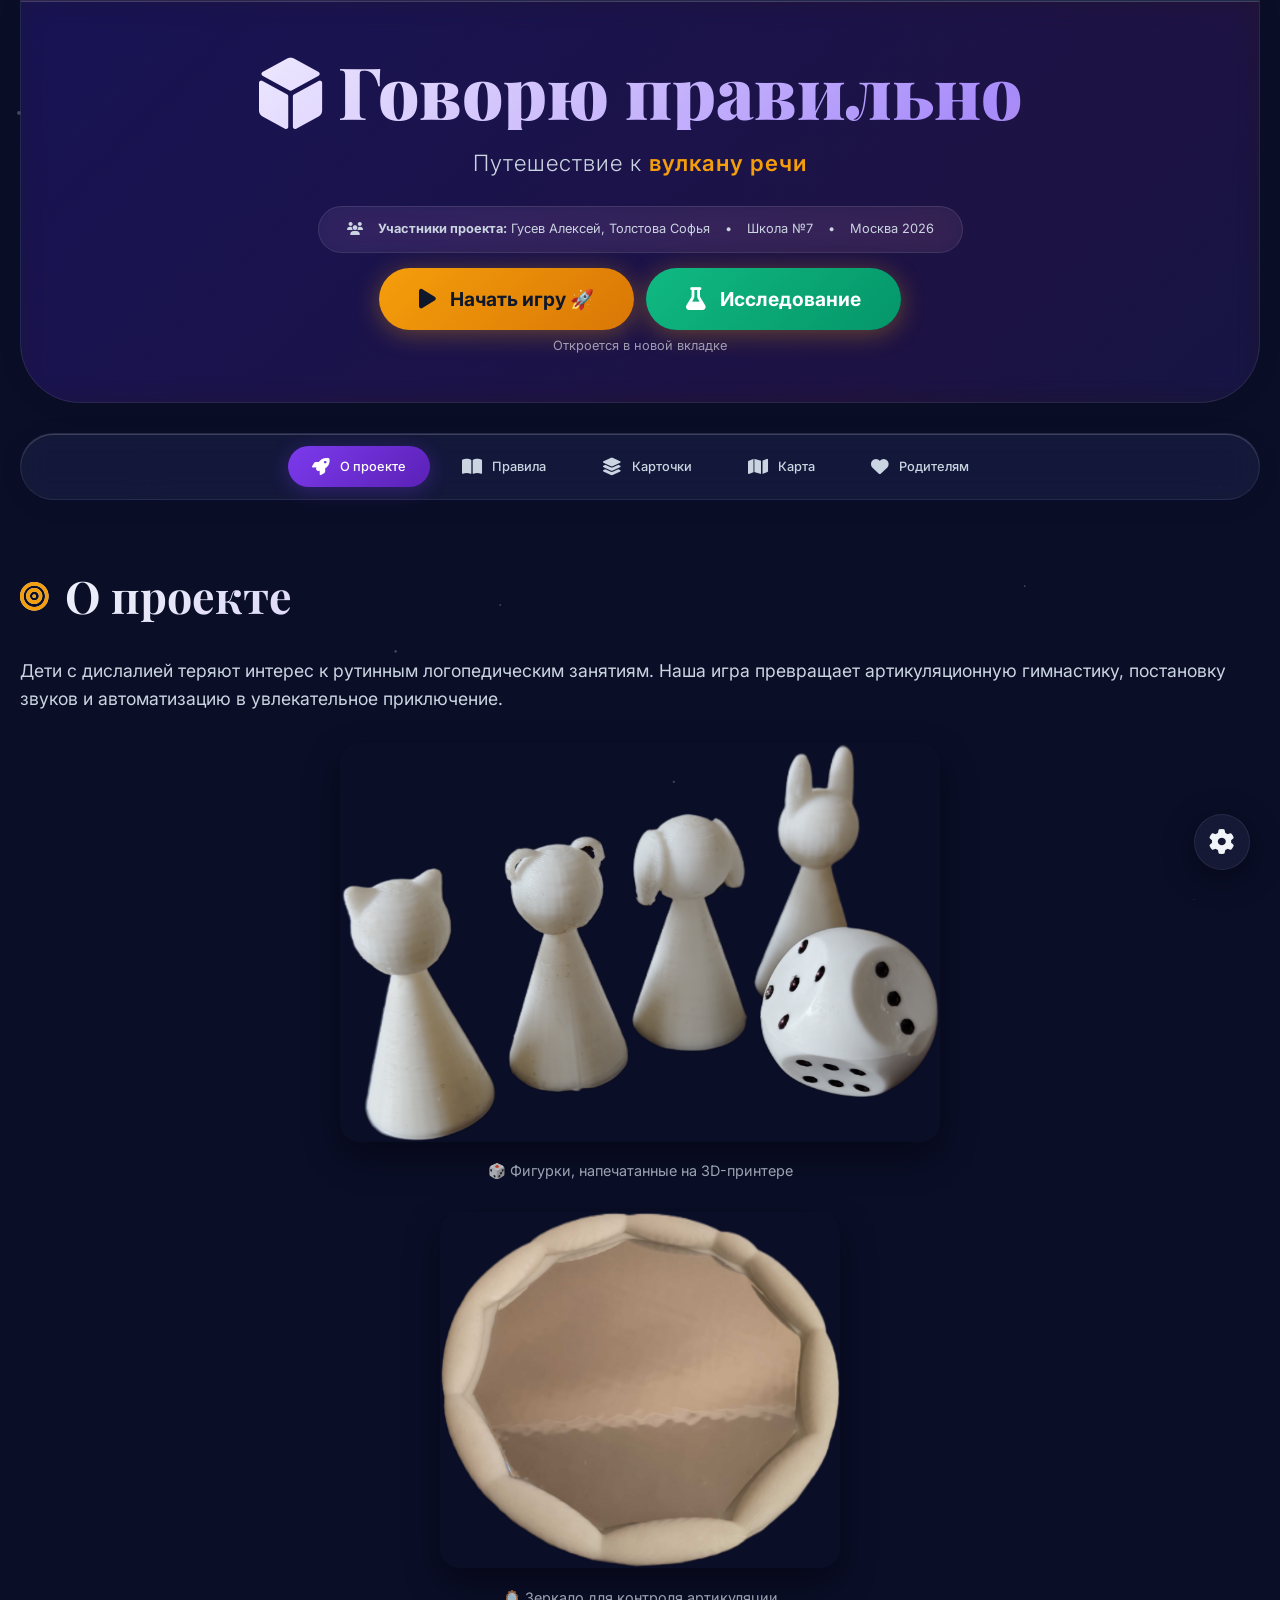
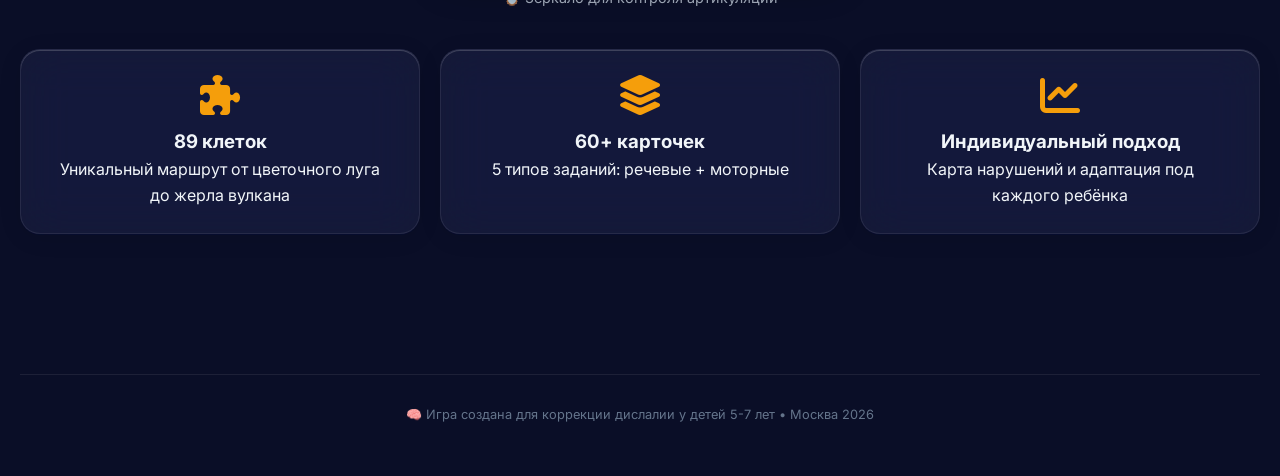
==== commit 85ddf7fb: "index.html" ====
--- a/speech-game/index.html
+++ b/speech-game/index.html
@@ -176,7 +176,14 @@
 
         /* Показываем нужный canvas по теме */
         [data-theme="game"] #particles-canvas,
-        :root:not([data-theme]) #particles-canvas { display: block; }
+        :root:not([data-theme]) #particles-canvas,
+        [data-theme="official"] #particles-canvas,
+        [data-theme="elderly"] #particles-canvas,
+        [data-theme="summer"] #particles-canvas,
+        [data-theme="autumn"] #particles-canvas,
+        [data-theme="winter"] #particles-canvas,
+        [data-theme="spring"] #particles-canvas,
+        [data-theme="ocean"] #particles-canvas { display: block; }
         [data-theme="sakura"] #sakura-canvas { display: block; }
         [data-theme="cosmos"] #cosmos-canvas { display: block; }
         [data-theme="hacker"] #hacker-canvas { display: block; }
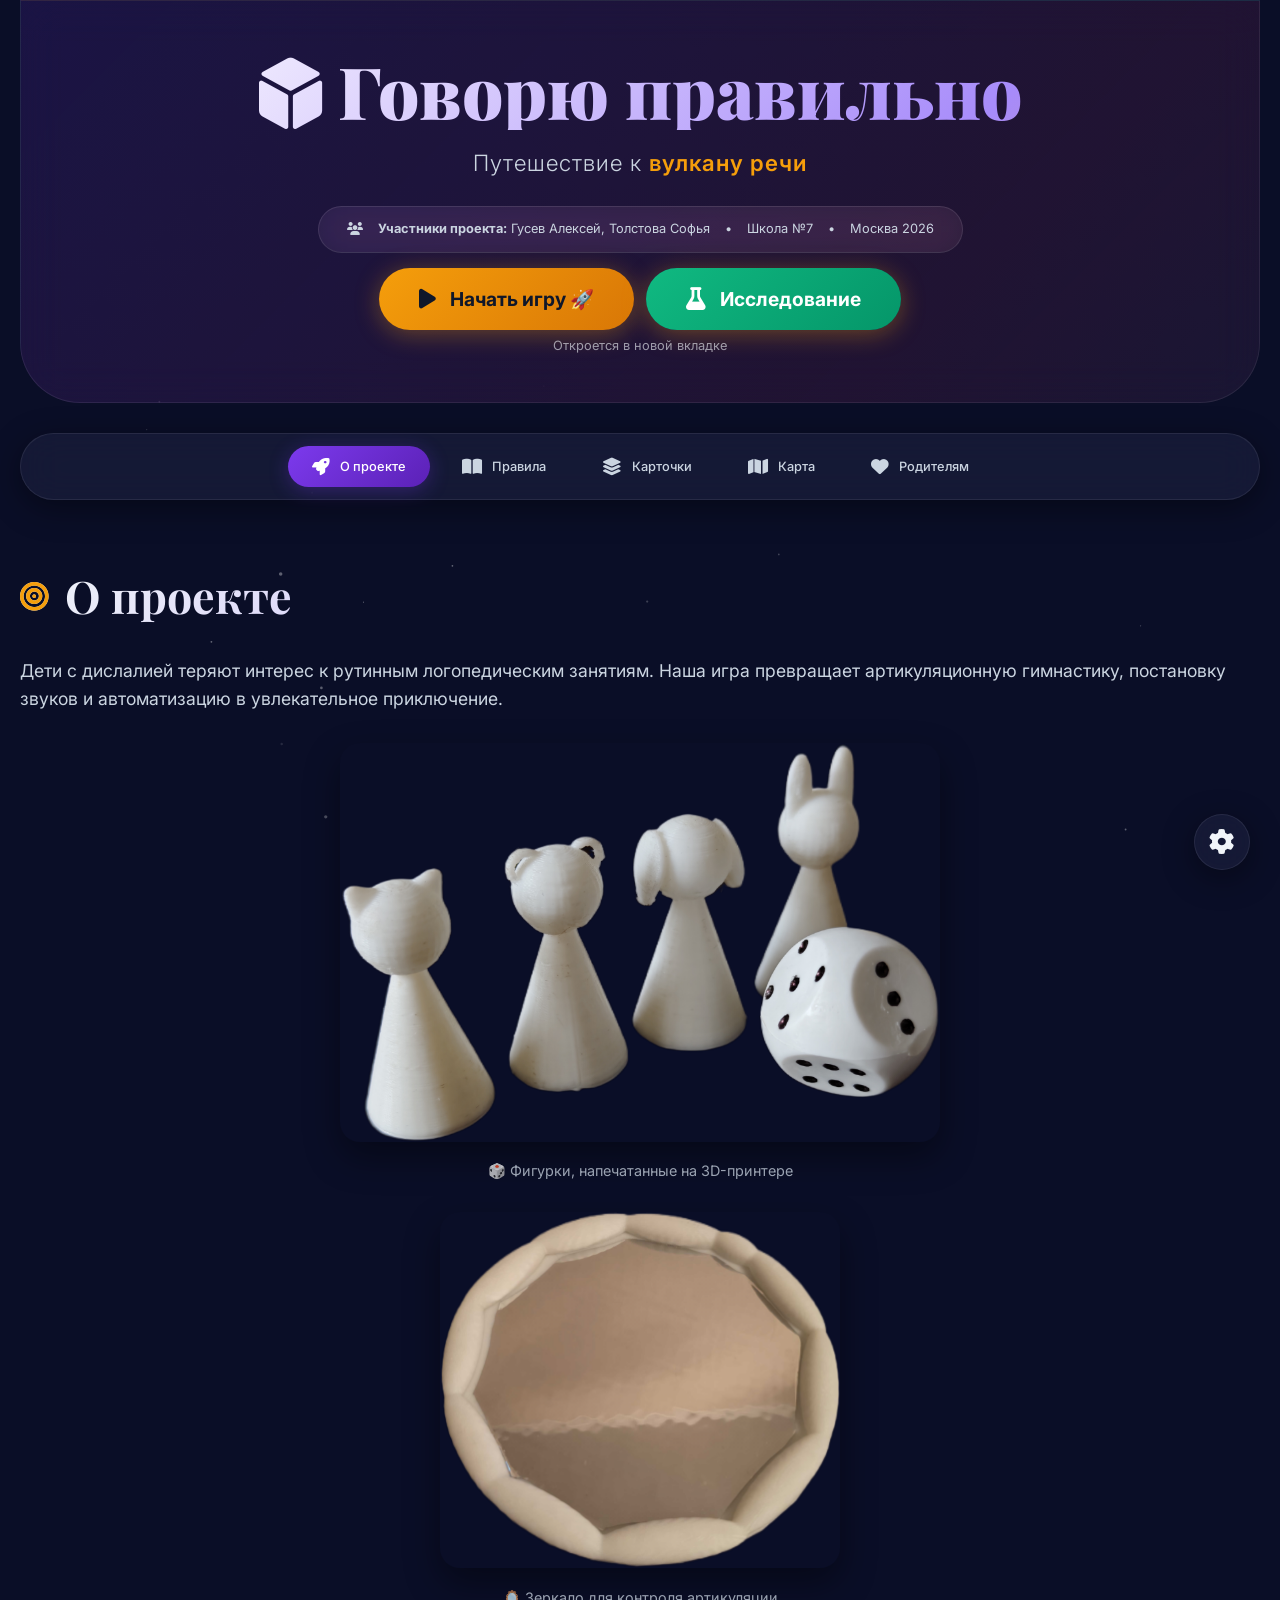
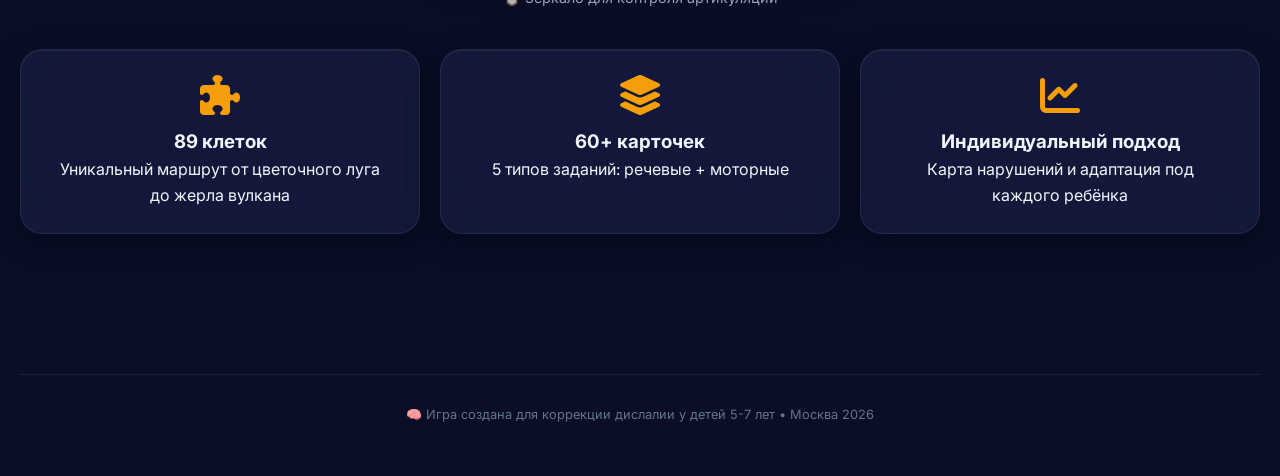
==== commit 5cb9f7e2: "Add files via upload" ====
--- a/speech-game/index.html
+++ b/speech-game/index.html
@@ -1,3187 +1,1499 @@
 <!DOCTYPE html>
 <html lang="ru">
 <head>
-    <meta charset="UTF-8">
-    <meta name="viewport" content="width=device-width, initial-scale=1.0, user-scalable=yes">
-    <title>Говорю правильно — логопедическая игра</title>
-    <link href="https://fonts.googleapis.com/css2?family=Playfair+Display:ital,wght@0,400;0,700;0,900;1,700&family=Inter:wght@300;400;500;600;700;800&family=Share+Tech+Mono&display=swap" rel="stylesheet">
-    <link rel="stylesheet" href="https://cdnjs.cloudflare.com/ajax/libs/font-awesome/6.4.0/css/all.min.css">
-    <style>
-        /* ========================================================
-           CSS ПЕРЕМЕННЫЕ
-           ======================================================== */
-        :root {
-            --bg-primary: #0a0e27;
-            --bg-secondary: #12163b;
-            --bg-card: rgba(26, 30, 60, 0.7);
-            --glass-border: rgba(255, 255, 255, 0.08);
-            --purple: #7c3aed;
-            --purple-light: #a78bfa;
-            --purple-dark: #5b21b6;
-            --gold: #f59e0b;
-            --gold-light: #fbbf24;
-            --pink: #ec4899;
-            --cyan: #06b6d4;
-            --green: #10b981;
-            --red: #ef4444;
-            --text-primary: #f1f5f9;
-            --text-secondary: #cbd5e1;
-            --text-muted: #64748b;
-            --shadow-glow: 0 0 40px rgba(124, 58, 237, 0.15);
-            --shadow-card: 0 8px 32px rgba(0, 0, 0, 0.4);
-            --radius: 20px;
-            --radius-sm: 12px;
-            --transition: 0.4s cubic-bezier(0.4, 0, 0.2, 1);
-            --font-size-base: 16px;
-            --btn-padding: 12px 28px;
-            --font-family: 'Inter', sans-serif;
-        }
-
-        [data-theme="official"] {
-            --bg-primary: #f1f5f9;
-            --bg-secondary: #e2e8f0;
-            --bg-card: rgba(255, 255, 255, 0.92);
-            --glass-border: rgba(0, 0, 0, 0.08);
-            --purple: #1e40af;
-            --purple-light: #3b82f6;
-            --purple-dark: #1e3a8a;
-            --gold: #d97706;
-            --gold-light: #f59e0b;
-            --text-primary: #0f172a;
-            --text-secondary: #334155;
-            --text-muted: #64748b;
-            --shadow-glow: 0 0 40px rgba(30, 64, 175, 0.08);
-            --shadow-card: 0 2px 8px rgba(0, 0, 0, 0.06);
-        }
-
-        [data-theme="elderly"] {
-            --bg-primary: #ffffff;
-            --bg-secondary: #e5e7eb;
-            --bg-card: rgba(255, 255, 255, 0.96);
-            --glass-border: rgba(0, 0, 0, 0.2);
-            --purple: #1e40af;
-            --purple-light: #2563eb;
-            --purple-dark: #1e3a8a;
-            --gold: #b45309;
-            --text-primary: #000000;
-            --text-secondary: #1f2937;
-            --text-muted: #4b5563;
-            --shadow-glow: 0 0 60px rgba(30, 64, 175, 0.1);
-            --shadow-card: 0 4px 20px rgba(0, 0, 0, 0.08);
-            --font-size-base: 22px;
-            --btn-padding: 18px 40px;
-            --radius: 24px;
-            --radius-sm: 16px;
-        }
-
-        /* ========================================================
-           ТЕМА САКУРА
-           ======================================================== */
-        [data-theme="sakura"] {
-            --bg-primary: #fdf2f8;
-            --bg-secondary: #fce7f3;
-            --bg-card: rgba(255, 255, 255, 0.85);
-            --glass-border: rgba(236, 72, 153, 0.18);
-            --purple: #be185d;
-            --purple-light: #ec4899;
-            --purple-dark: #831843;
-            --gold: #f97316;
-            --gold-light: #fb923c;
-            --text-primary: #1f2937;
-            --text-secondary: #4b5563;
-            --text-muted: #9ca3af;
-            --shadow-glow: 0 0 40px rgba(236, 72, 153, 0.2);
-            --shadow-card: 0 8px 32px rgba(236, 72, 153, 0.12);
-        }
-
-        /* ========================================================
-           ТЕМА КОСМОС
-           ======================================================== */
-        [data-theme="cosmos"] {
-            --bg-primary: #030014;
-            --bg-secondary: #0a0428;
-            --bg-card: rgba(20, 15, 60, 0.6);
-            --glass-border: rgba(139, 92, 246, 0.25);
-            --purple: #8b5cf6;
-            --purple-light: #a78bfa;
-            --purple-dark: #6d28d9;
-            --gold: #fbbf24;
-            --gold-light: #fcd34d;
-            --cyan: #22d3ee;
-            --text-primary: #e0e7ff;
-            --text-secondary: #a5b4fc;
-            --text-muted: #6366f1;
-            --shadow-glow: 0 0 50px rgba(139, 92, 246, 0.4);
-            --shadow-card: 0 8px 32px rgba(139, 92, 246, 0.2);
-        }
-
-        /* ========================================================
-           ТЕМА ХАКЕР
-           ======================================================== */
-        [data-theme="hacker"] {
-            --bg-primary: #000000;
-            --bg-secondary: #0a0a0a;
-            --bg-card: rgba(0, 20, 0, 0.7);
-            --glass-border: rgba(0, 255, 0, 0.3);
-            --purple: #00ff41;
-            --purple-light: #4ade80;
-            --purple-dark: #16a34a;
-            --gold: #00ff41;
-            --gold-light: #22c55e;
-            --cyan: #00ff41;
-            --green: #00ff41;
-            --red: #ff0040;
-            --text-primary: #00ff41;
-            --text-secondary: #22c55e;
-            --text-muted: #16a34a;
-            --shadow-glow: 0 0 40px rgba(0, 255, 65, 0.4);
-            --shadow-card: 0 8px 32px rgba(0, 255, 65, 0.15);
-            --font-family: 'Share Tech Mono', 'Courier New', monospace;
-        }
-
-        /* ========================================================
-           БАЗОВЫЕ СТИЛИ
-           ======================================================== */
-        * { margin: 0; padding: 0; box-sizing: border-box; }
-        html { scroll-behavior: smooth; }
-
-        body {
-            font-family: var(--font-family);
-            background: var(--bg-primary);
-            color: var(--text-primary);
-            min-height: 100vh;
-            overflow-x: hidden;
-            line-height: 1.6;
-            font-size: var(--font-size-base);
-            transition: background 0.5s ease, color 0.5s ease;
-            position: relative;
-        }
-
-        /* ========================================================
-           ФОНОВЫЕ CANVAS
-           ======================================================== */
-        #particles-canvas,
-        #sakura-canvas,
-        #cosmos-canvas,
-        #hacker-canvas {
-            position: fixed;
-            top: 0;
-            left: 0;
-            width: 100%;
-            height: 100%;
-            z-index: 0;
-            pointer-events: none;
-            display: none;
-        }
-
-        /* Показываем нужный canvas по теме */
-        [data-theme="game"] #particles-canvas,
-        :root:not([data-theme]) #particles-canvas,
-        [data-theme="official"] #particles-canvas,
-        [data-theme="elderly"] #particles-canvas,
-        [data-theme="summer"] #particles-canvas,
-        [data-theme="autumn"] #particles-canvas,
-        [data-theme="winter"] #particles-canvas,
-        [data-theme="spring"] #particles-canvas,
-        [data-theme="ocean"] #particles-canvas { display: block; }
-        [data-theme="sakura"] #sakura-canvas { display: block; }
-        [data-theme="cosmos"] #cosmos-canvas { display: block; }
-        [data-theme="hacker"] #hacker-canvas { display: block; }
-
-        .app {
-            position: relative;
-            z-index: 10;
-            max-width: 1440px;
-            margin: 0 auto;
-            padding: 0 20px 20px;
-        }
-
-        /* ========================================================
-           ФОН САКУРЫ
-           ======================================================== */
-        .sakura-bg {
-            position: fixed;
-            inset: 0;
-            z-index: 0;
-            pointer-events: none;
-            display: none;
-            overflow: hidden;
-        }
-        [data-theme="sakura"] .sakura-bg { display: block; }
-
-        .sakura-bg .sky {
-            position: absolute;
-            inset: 0;
-            background: linear-gradient(180deg, #fce7f3 0%, #fbcfe8 20%, #fde68a 55%, #fed7aa 75%, #fecaca 100%);
-        }
-        .sakura-bg .sun {
-            position: absolute;
-            bottom: 35%;
-            left: 50%;
-            transform: translateX(-50%);
-            width: 180px;
-            height: 180px;
-            border-radius: 50%;
-            background: radial-gradient(circle, rgba(255,237,213,0.9) 0%, rgba(251,146,60,0.6) 40%, rgba(249,115,22,0.2) 70%, transparent 100%);
-            filter: blur(2px);
-        }
-        .sakura-bg .fuji {
-            position: absolute;
-            bottom: 0;
-            left: 0;
-            width: 100%;
-            height: 55%;
-            z-index: 1;
-        }
-        .sakura-bg .branch-tr {
-            position: absolute; top: -20px; right: -20px;
-            width: 500px; height: 400px; z-index: 3;
-        }
-        .sakura-bg .branch-bl {
-            position: absolute; bottom: -20px; left: -20px;
-            width: 450px; height: 350px; z-index: 3;
-        }
-        .sakura-bg .ground {
-            position: absolute; bottom: 0; left: 0;
-            width: 100%; height: 15%;
-            background: linear-gradient(180deg, transparent 0%, rgba(190,24,93,0.1) 40%, rgba(131,24,67,0.25) 100%);
-            z-index: 2;
-        }
-        .sakura-bg .cloud {
-            position: absolute;
-            background: rgba(255,255,255,0.5);
-            border-radius: 100px;
-            filter: blur(15px);
-            animation: cloudMove 60s linear infinite;
-        }
-        .sakura-bg .cloud.c1 { top: 15%; left: -20%; width: 300px; height: 60px; }
-        .sakura-bg .cloud.c2 { top: 25%; left: -40%; width: 400px; height: 70px; animation-delay: -20s; }
-        @keyframes cloudMove {
-            0% { transform: translateX(0); }
-            100% { transform: translateX(150vw); }
-        }
-
-        /* ========================================================
-           ФОН КОСМОСА
-           ======================================================== */
-        .cosmos-bg {
-            position: fixed;
-            inset: 0;
-            z-index: 0;
-            pointer-events: none;
-            display: none;
-            overflow: hidden;
-            background: radial-gradient(ellipse at bottom, #1b2735 0%, #090a0f 100%);
-        }
-        [data-theme="cosmos"] .cosmos-bg { display: block; }
-
-        .cosmos-bg .nebula {
-            position: absolute;
-            border-radius: 50%;
-            filter: blur(80px);
-            opacity: 0.4;
-        }
-        .cosmos-bg .nebula.n1 {
-            top: 10%; left: 5%; width: 500px; height: 400px;
-            background: radial-gradient(circle, #8b5cf6, transparent);
-        }
-        .cosmos-bg .nebula.n2 {
-            bottom: 15%; right: 10%; width: 600px; height: 500px;
-            background: radial-gradient(circle, #ec4899, transparent);
-        }
-        .cosmos-bg .nebula.n3 {
-            top: 40%; left: 45%; width: 400px; height: 400px;
-            background: radial-gradient(circle, #06b6d4, transparent);
-            opacity: 0.25;
-        }
-
-        .cosmos-bg .planet {
-            position: absolute;
-            border-radius: 50%;
-            box-shadow: inset -20px -20px 60px rgba(0,0,0,0.7), 0 0 60px rgba(139,92,246,0.4);
-            animation: planetFloat 20s ease-in-out infinite;
-        }
-        .cosmos-bg .planet.p1 {
-            top: 15%; right: 8%;
-            width: 100px; height: 100px;
-            background: radial-gradient(circle at 30% 30%, #fbbf24, #7c2d12 70%);
-        }
-        .cosmos-bg .planet.p2 {
-            bottom: 20%; left: 6%;
-            width: 140px; height: 140px;
-            background: radial-gradient(circle at 40% 30%, #a78bfa, #4c1d95 70%);
-            animation-delay: -5s;
-        }
-        .cosmos-bg .planet.p3 {
-            top: 55%; right: 25%;
-            width: 60px; height: 60px;
-            background: radial-gradient(circle at 30% 30%, #22d3ee, #0e7490 70%);
-            animation-delay: -10s;
-        }
-        @keyframes planetFloat {
-            0%, 100% { transform: translateY(0) rotate(0deg); }
-            50% { transform: translateY(-30px) rotate(5deg); }
-        }
-
-        .cosmos-bg .rocket {
-            position: absolute;
-            font-size: 40px;
-            animation: rocketMove 25s linear infinite;
-            filter: drop-shadow(0 0 20px rgba(251,191,36,0.6));
-        }
-        @keyframes rocketMove {
-            0% { top: 100%; left: -5%; transform: rotate(-45deg); }
-            100% { top: -10%; left: 105%; transform: rotate(-45deg); }
-        }
-
-        /* ========================================================
-           ФОН ХАКЕРА
-           ======================================================== */
-        .hacker-bg {
-            position: fixed;
-            inset: 0;
-            z-index: 0;
-            pointer-events: none;
-            display: none;
-            overflow: hidden;
-            background: #000000;
-        }
-        [data-theme="hacker"] .hacker-bg { display: block; }
-
-        .hacker-bg .grid {
-            position: absolute;
-            inset: 0;
-            background-image: 
-                linear-gradient(rgba(0, 255, 65, 0.06) 1px, transparent 1px),
-                linear-gradient(90deg, rgba(0, 255, 65, 0.06) 1px, transparent 1px);
-            background-size: 40px 40px;
-            animation: gridScroll 20s linear infinite;
-        }
-        @keyframes gridScroll {
-            0% { background-position: 0 0; }
-            100% { background-position: 40px 40px; }
-        }
-
-        .hacker-bg .scanline {
-            position: absolute;
-            left: 0;
-            width: 100%;
-            height: 3px;
-            background: linear-gradient(90deg, transparent, #00ff41, transparent);
-            box-shadow: 0 0 20px #00ff41;
-            animation: scanMove 6s linear infinite;
-            opacity: 0.6;
-        }
-        @keyframes scanMove {
-            0% { top: 0; }
-            100% { top: 100%; }
-        }
-
-        /* Глитч-эффект на весь экран */
-        .hacker-bg::after {
-            content: '';
-            position: absolute;
-            inset: 0;
-            background: repeating-linear-gradient(
-                0deg,
-                rgba(0, 255, 65, 0.03) 0px,
-                rgba(0, 255, 65, 0.03) 1px,
-                transparent 1px,
-                transparent 3px
-            );
-            pointer-events: none;
-        }
-
-        /* ========================================================
-           ОБЩИЕ СТИЛИ ТЕМ (заголовки)
-           ======================================================== */
-        [data-theme="cosmos"] .app { color: #e0e7ff; }
-        [data-theme="cosmos"] header {
-            background: linear-gradient(135deg, rgba(139,92,246,0.15), rgba(6,182,212,0.1), rgba(236,72,153,0.1));
-            border-color: rgba(139,92,246,0.3);
-            animation: gradientShift 15s ease-in-out infinite;
-        }
-        [data-theme="cosmos"] header h1 {
-            background: linear-gradient(135deg, #a78bfa, #22d3ee, #ec4899, #a78bfa);
-            background-size: 200% 200%;
-            -webkit-background-clip: text;
-            -webkit-text-fill-color: transparent;
-            background-clip: text;
-            animation: shimmerText 8s ease-in-out infinite;
-            text-shadow: 0 0 40px rgba(139,92,246,0.5);
-        }
-        [data-theme="cosmos"] header .subtitle .highlight { color: #22d3ee; }
-        [data-theme="cosmos"] .authors-badge {
-            background: rgba(139,92,246,0.15);
-            border-color: rgba(139,92,246,0.4);
-            color: #a5b4fc;
-        }
-
-        [data-theme="hacker"] header {
-            background: rgba(0, 20, 0, 0.7);
-            border-color: #00ff41;
-            box-shadow: 0 0 40px rgba(0, 255, 65, 0.3), inset 0 0 40px rgba(0, 255, 65, 0.05);
-            animation: none;
-        }
-        [data-theme="hacker"] header h1 {
-            background: none;
-            -webkit-text-fill-color: #00ff41;
-            color: #00ff41;
-            text-shadow: 0 0 20px #00ff41, 0 0 40px #00ff41;
-            animation: hackerGlitch 4s ease-in-out infinite;
-            font-family: 'Share Tech Mono', monospace;
-        }
-        @keyframes hackerGlitch {
-            0%, 90%, 100% { text-shadow: 0 0 20px #00ff41, 0 0 40px #00ff41; }
-            92% { text-shadow: -3px 0 #ff0040, 3px 0 #00ffff; }
-            94% { text-shadow: 3px 0 #ff0040, -3px 0 #00ffff; }
-        }
-        [data-theme="hacker"] header .subtitle .highlight { color: #00ff41; }
-        [data-theme="hacker"] header .subtitle { color: #16a34a; }
-        [data-theme="hacker"] .authors-badge {
-            background: rgba(0, 20, 0, 0.8);
-            border-color: #00ff41;
-            color: #00ff41;
-        }
-
-        /* ========================================================
-           ШЕСТЕРЁНКА НАСТРОЕК
-           ======================================================== */
-        .settings-gear {
-            position: fixed;
-            bottom: 30px;
-            right: 30px;
-            z-index: 9999;
-            width: 56px;
-            height: 56px;
-            border-radius: 50%;
-            background: var(--bg-card);
-            backdrop-filter: blur(20px);
-            border: 1px solid var(--glass-border);
-            display: flex;
-            align-items: center;
-            justify-content: center;
-            cursor: pointer;
-            transition: 0.6s cubic-bezier(0.34, 1.56, 0.64, 1);
-            box-shadow: var(--shadow-card);
-        }
-        .settings-gear:hover { transform: scale(1.08) rotate(90deg); border-color: var(--purple); box-shadow: var(--shadow-glow); }
-        .settings-gear i { font-size: 1.6rem; color: var(--text-primary); transition: 0.6s; }
-        .settings-gear.open i { transform: rotate(180deg); }
-        [data-theme="hacker"] .settings-gear { box-shadow: 0 0 30px rgba(0,255,65,0.5); }
-
-        .settings-panel {
-            position: fixed;
-            bottom: 100px;
-            right: 30px;
-            width: 360px;
-            max-width: calc(100vw - 40px);
-            background: var(--bg-card);
-            backdrop-filter: blur(40px);
-            -webkit-backdrop-filter: blur(40px);
-            border: 1px solid var(--glass-border);
-            border-radius: var(--radius);
-            padding: 28px 30px;
-            box-shadow: var(--shadow-card);
-            transform: scale(0);
-            transform-origin: bottom right;
-            opacity: 0;
-            transition: 0.5s cubic-bezier(0.34, 1.56, 0.64, 1);
-            z-index: 9998;
-            max-height: 90vh;
-            overflow-y: auto;
-        }
-        .settings-panel.open { transform: scale(1); opacity: 1; }
-        .settings-panel h4 { font-size: 1.2rem; margin-bottom: 20px; color: var(--text-primary); display: flex; align-items: center; gap: 10px; }
-        .settings-panel .setting-group { margin-bottom: 16px; }
-        .settings-panel .setting-group label {
-            display: flex;
-            justify-content: space-between;
-            align-items: center;
-            font-size: 0.9rem;
-            color: var(--text-secondary);
-            font-weight: 500;
-            cursor: pointer;
-        }
-        [data-theme="elderly"] .settings-panel .setting-group label { font-size: 1.1rem; }
-
-        .settings-panel select {
-            width: 100%;
-            padding: 10px 14px;
-            border-radius: 12px;
-            border: 1px solid var(--glass-border);
-            background: rgba(255, 255, 255, 0.05);
-            color: var(--text-primary);
-            font-size: 0.9rem;
-            font-family: var(--font-family);
-            cursor: pointer;
-            transition: var(--transition);
-            appearance: none;
-            -webkit-appearance: none;
-            background-image: url("data:image/svg+xml,%3Csvg xmlns='http://www.w3.org/2000/svg' width='12' height='8' viewBox='0 0 12 8'%3E%3Cpath d='M1 1l5 5 5-5' stroke='%2364748b' stroke-width='1.5' fill='none'/%3E%3C/svg%3E");
-            background-repeat: no-repeat;
-            background-position: right 14px center;
-        }
-        .settings-panel select option { background: #1e293b; color: #fff; }
-        [data-theme="official"] .settings-panel select { background: #fff; border-color: #d1d5db; color: #0f172a; }
-        [data-theme="official"] .settings-panel select option { background: #fff; color: #0f172a; }
-        [data-theme="elderly"] .settings-panel select { padding: 14px 18px; font-size: 1.1rem; border-width: 2px; }
-        [data-theme="sakura"] .settings-panel select { background: #fdf2f8; color: #831843; border-color: rgba(236,72,153,0.3); }
-        [data-theme="cosmos"] .settings-panel select { background: #0a0428; color: #e0e7ff; border-color: rgba(139,92,246,0.4); }
-        [data-theme="hacker"] .settings-panel select { background: #000; color: #00ff41; border-color: #00ff41; }
-
-        .settings-panel .close-settings {
-            width: 100%;
-            padding: 12px;
-            border: none;
-            border-radius: 12px;
-            background: linear-gradient(135deg, var(--purple), var(--purple-dark));
-            color: #fff;
-            font-size: 0.95rem;
-            font-weight: 600;
-            cursor: pointer;
-            transition: var(--transition);
-            font-family: var(--font-family);
-            margin-top: 12px;
-        }
-        .settings-panel .close-settings:hover { transform: scale(1.02); box-shadow: var(--shadow-glow); }
-        [data-theme="hacker"] .settings-panel .close-settings {
-            background: #00ff41;
-            color: #000;
-            box-shadow: 0 0 20px #00ff41;
-        }
-
-        /* Тумблеры */
-        .toggle-switch {
-            position: relative;
-            width: 44px;
-            height: 24px;
-            background: var(--purple);
-            border-radius: 30px;
-            cursor: pointer;
-            transition: 0.3s;
-            flex-shrink: 0;
-        }
-        .toggle-switch .toggle-slider {
-            position: absolute;
-            top: 2px;
-            left: 22px;
-            width: 20px;
-            height: 20px;
-            background: #fff;
-            border-radius: 50%;
-            transition: 0.3s;
-            box-shadow: 0 2px 8px rgba(0, 0, 0, 0.3);
-        }
-        .toggle-switch.off { background: rgba(100, 116, 139, 0.3); }
-        .toggle-switch.off .toggle-slider { left: 2px; }
-        [data-theme="hacker"] .toggle-switch { box-shadow: 0 0 15px #00ff41; }
-
-        .toggle-label { display: flex; align-items: center; gap: 8px; }
-        .toggle-label i { width: 20px; text-align: center; }
-        hr { border: none; border-top: 1px solid var(--glass-border); margin: 16px 0; }
-
-        .perf-mode-section {
-            background: rgba(239, 68, 68, 0.08);
-            border-radius: 12px;
-            padding: 14px 16px;
-            border: 1px solid rgba(239, 68, 68, 0.15);
-            margin-bottom: 16px;
-        }
-        .perf-mode-section .perf-label { font-weight: 600; color: var(--text-primary); font-size: 0.95rem; }
-        .perf-mode-section .perf-desc { font-size: 0.75rem; color: var(--text-muted); margin-top: 2px; }
-        .perf-mode-section .toggle-switch { background: var(--red); }
-        .perf-mode-section .toggle-switch.off { background: var(--green); }
-
-        .btn-reset {
-            width: 100%;
-            padding: 10px;
-            border: none;
-            border-radius: 12px;
-            background: rgba(239, 68, 68, 0.12);
-            color: var(--red);
-            font-weight: 600;
-            cursor: pointer;
-            transition: 0.3s;
-            font-family: var(--font-family);
-            margin-top: 4px;
-            font-size: 0.9rem;
-        }
-        .btn-reset:hover { background: rgba(239, 68, 68, 0.22); }
-
-        /* ========================================================
-           HEADER
-           ======================================================== */
-        header {
-            position: relative;
-            background: linear-gradient(135deg, 
-                rgba(124, 58, 237, 0.15) 0%,
-                rgba(236, 72, 153, 0.10) 25%,
-                rgba(6, 182, 212, 0.08) 50%,
-                rgba(124, 58, 237, 0.15) 100%
-            );
-            background-size: 300% 300%;
-            animation: gradientShift 10s ease-in-out infinite;
-            border-radius: 0 0 60px 60px;
-            padding: 50px 40px 45px;
-            text-align: center;
-            border: 1px solid var(--glass-border);
-            backdrop-filter: blur(20px);
-            margin-bottom: 30px;
-            overflow: hidden;
-            transition: background 0.5s ease;
-        }
-        [data-theme="official"] header { background: linear-gradient(135deg, #dbeafe, #eff6ff); animation: none; border-color: #d1d5db; }
-        [data-theme="elderly"] header { background: linear-gradient(135deg, #e0e7ff, #f0f0f0); animation: none; border-width: 2px; }
-        [data-theme="sakura"] header { 
-            background: linear-gradient(135deg, rgba(255,255,255,0.5), rgba(252,231,243,0.6), rgba(255,255,255,0.5)); 
-            animation: none; border-color: rgba(236,72,153,0.25);
-        }
-
-        @keyframes gradientShift {
-            0%, 100% { background-position: 0% 50%; }
-            50% { background-position: 100% 50%; }
-        }
-
-        header h1 {
-            font-family: 'Playfair Display', serif;
-            font-size: clamp(2.5rem, 6vw, 4.5rem);
-            font-weight: 900;
-            line-height: 1.1;
-            margin-bottom: 15px;
-            background: linear-gradient(135deg, #fff 0%, var(--purple-light) 40%, var(--gold) 80%, #fff 100%);
-            background-size: 200% 200%;
-            -webkit-background-clip: text;
-            -webkit-text-fill-color: transparent;
-            background-clip: text;
-            animation: shimmerText 6s ease-in-out infinite;
-        }
-        [data-theme="official"] header h1 { background: linear-gradient(135deg, #1e293b, #1e40af); -webkit-background-clip: text; -webkit-text-fill-color: transparent; background-clip: text; animation: none; }
-        [data-theme="elderly"] header h1 { background: linear-gradient(135deg, #000000, #1e40af); -webkit-background-clip: text; -webkit-text-fill-color: transparent; background-clip: text; animation: none; font-size: clamp(3rem, 7vw, 5rem); }
-        [data-theme="sakura"] header h1 { 
-            background: linear-gradient(135deg, #831843, #be185d, #f97316, #831843); 
-            background-size: 200% 200%;
-            -webkit-background-clip: text; -webkit-text-fill-color: transparent; 
-            background-clip: text; animation: shimmerText 8s ease-in-out infinite;
-        }
-
-        @keyframes shimmerText {
-            0%, 100% { background-position: 0% 50%; }
-            50% { background-position: 100% 50%; }
-        }
-
-        header .subtitle {
-            font-size: clamp(1rem, 2vw, 1.4rem);
-            font-weight: 300;
-            color: var(--text-secondary);
-            margin-bottom: 25px;
-            letter-spacing: 1px;
-        }
-        header .subtitle .highlight { color: var(--gold); font-weight: 600; }
-        [data-theme="official"] header .subtitle .highlight { color: var(--purple); }
-        [data-theme="sakura"] header .subtitle .highlight { color: #be185d; }
-        [data-theme="sakura"] header .subtitle { color: #831843; }
-
-        .authors-badge {
-            display: inline-flex;
-            align-items: center;
-            gap: 15px;
-            background: rgba(255, 255, 255, 0.05);
-            backdrop-filter: blur(20px);
-            padding: 12px 28px;
-            border-radius: 50px;
-            border: 1px solid rgba(255, 255, 255, 0.1);
-            font-size: clamp(0.75rem, 1vw, 0.95rem);
-            color: var(--text-secondary);
-            transition: var(--transition);
-            flex-wrap: wrap;
-            justify-content: center;
-        }
-        [data-theme="official"] .authors-badge { background: #fff; border-color: #d1d5db; box-shadow: 0 2px 8px rgba(0,0,0,0.04); }
-        [data-theme="elderly"] .authors-badge { background: rgba(0, 0, 0, 0.04); border-color: rgba(0, 0, 0, 0.15); padding: 16px 36px; font-size: 1.2rem; border-width: 2px; }
-        [data-theme="sakura"] .authors-badge { background: rgba(255,255,255,0.65); border-color: rgba(236,72,153,0.25); color: #831843; }
-
-        /* Кнопки в шапке */
-        .header-buttons {
-            margin-top: 15px;
-            display: flex;
-            gap: 12px;
-            justify-content: center;
-            flex-wrap: wrap;
-        }
-
-        .btn-start-game {
-            display: inline-flex;
-            align-items: center;
-            gap: 14px;
-            padding: 16px 40px;
-            background: linear-gradient(135deg, #f59e0b, #d97706);
-            border: none;
-            border-radius: 60px;
-            font-size: 1.2rem;
-            font-weight: 700;
-            color: #0f172a;
-            cursor: pointer;
-            transition: all 0.3s cubic-bezier(0.4, 0, 0.2, 1);
-            text-decoration: none;
-            box-shadow: 0 4px 25px rgba(245, 158, 11, 0.35);
-            font-family: var(--font-family);
-        }
-        .btn-start-game:hover {
-            transform: translateY(-3px) scale(1.02);
-            box-shadow: 0 8px 40px rgba(245, 158, 11, 0.5);
-        }
-        .btn-start-game i { font-size: 1.4rem; }
-        [data-theme="sakura"] .btn-start-game { background: linear-gradient(135deg, #ec4899, #be185d); color: #fff; box-shadow: 0 4px 25px rgba(236,72,153,0.4); }
-        [data-theme="cosmos"] .btn-start-game { background: linear-gradient(135deg, #8b5cf6, #ec4899); color: #fff; box-shadow: 0 4px 25px rgba(139,92,246,0.5); }
-        [data-theme="hacker"] .btn-start-game { 
-            background: #000; 
-            color: #00ff41; 
-            border: 2px solid #00ff41;
-            box-shadow: 0 0 20px #00ff41, inset 0 0 20px rgba(0,255,65,0.1);
-        }
-
-        /* ========================================================
-           НАВИГАЦИЯ
-           ======================================================== */
-        nav {
-            display: flex;
-            flex-wrap: wrap;
-            justify-content: center;
-            align-items: center;
-            gap: 8px;
-            padding: 12px 20px;
-            background: var(--bg-card);
-            backdrop-filter: blur(20px);
-            border-radius: 60px;
-            border: 1px solid var(--glass-border);
-            margin-bottom: 40px;
-            position: sticky;
-            top: 80px;
-            z-index: 100;
-            box-shadow: var(--shadow-card);
-            width: 100%;
-        }
-        [data-theme="sakura"] nav { background: rgba(255,255,255,0.75); border-color: rgba(236,72,153,0.2); }
-        [data-theme="cosmos"] nav { background: rgba(20,15,60,0.7); border-color: rgba(139,92,246,0.3); }
-        [data-theme="hacker"] nav { 
-            background: rgba(0, 20, 0, 0.8); 
-            border-color: #00ff41;
-            box-shadow: 0 0 20px rgba(0,255,65,0.3);
-        }
-
-        nav button {
-            background: transparent;
-            border: none;
-            color: var(--text-secondary);
-            padding: clamp(8px, 1vw, 12px) clamp(16px, 2vw, 24px);
-            border-radius: 40px;
-            cursor: pointer;
-            font-size: clamp(0.8rem, 1vw, 0.95rem);
-            font-weight: 500;
-            transition: var(--transition);
-            font-family: var(--font-family);
-            display: flex;
-            align-items: center;
-            gap: 10px;
-            white-space: nowrap;
-        }
-        nav button i { font-size: 1.1rem; transition: var(--transition); }
-        nav button:hover { color: var(--text-primary); background: rgba(124, 58, 237, 0.08); transform: translateY(-2px); }
-        nav button.active {
-            color: #fff;
-            background: linear-gradient(135deg, var(--purple), var(--purple-dark));
-            box-shadow: 0 4px 20px rgba(124, 58, 237, 0.3);
-        }
-        [data-theme="sakura"] nav button { color: #831843; }
-        [data-theme="sakura"] nav button:hover { background: rgba(236,72,153,0.1); color: #be185d; }
-        [data-theme="sakura"] nav button.active { background: linear-gradient(135deg, #ec4899, #be185d); color: #fff; }
-        [data-theme="cosmos"] nav button { color: #a5b4fc; }
-        [data-theme="cosmos"] nav button:hover { background: rgba(139,92,246,0.15); color: #e0e7ff; }
-        [data-theme="cosmos"] nav button.active { background: linear-gradient(135deg, #8b5cf6, #ec4899); color: #fff; }
-        [data-theme="hacker"] nav button { color: #00ff41; font-family: 'Share Tech Mono', monospace; }
-        [data-theme="hacker"] nav button:hover { background: rgba(0,255,65,0.15); }
-        [data-theme="hacker"] nav button.active { 
-            background: #00ff41; 
-            color: #000; 
-            box-shadow: 0 0 20px #00ff41;
-        }
-
-        /* ========================================================
-           СЕКЦИИ И КАРТОЧКИ (общие стили, темы переопределяют)
-           ======================================================== */
-        .section { display: none; animation: sectionIn 0.5s ease-out; padding: 20px 0 40px; }
-        .section.active-section { display: block; }
-        @keyframes sectionIn {
-            from { opacity: 0; transform: translateY(30px) scale(0.98); filter: blur(6px); }
-            to { opacity: 1; transform: translateY(0) scale(1); filter: blur(0); }
-        }
-        [data-theme="official"] .section { animation: none; }
-
-        .section-title {
-            font-family: 'Playfair Display', serif;
-            font-size: clamp(1.8rem, 4vw, 2.8rem);
-            font-weight: 700;
-            margin-bottom: 25px;
-            display: flex;
-            align-items: center;
-            gap: 16px;
-            background: linear-gradient(135deg, var(--text-primary), var(--purple-light));
-            -webkit-background-clip: text;
-            -webkit-text-fill-color: transparent;
-            background-clip: text;
-        }
-        .section-title i { -webkit-text-fill-color: initial; color: var(--gold); font-size: 1.8rem; }
-        [data-theme="official"] .section-title { background: linear-gradient(135deg, #0f172a, #1e40af); -webkit-background-clip: text; -webkit-text-fill-color: transparent; background-clip: text; }
-        [data-theme="official"] .section-title i { color: var(--purple); }
-        [data-theme="sakura"] .section-title { background: linear-gradient(135deg, #831843, #ec4899); -webkit-background-clip: text; -webkit-text-fill-color: transparent; background-clip: text; }
-        [data-theme="sakura"] .section-title i { color: #f97316; }
-        [data-theme="cosmos"] .section-title { background: linear-gradient(135deg, #e0e7ff, #22d3ee); -webkit-background-clip: text; -webkit-text-fill-color: transparent; background-clip: text; }
-        [data-theme="cosmos"] .section-title i { color: #fbbf24; }
-        [data-theme="hacker"] .section-title { 
-            background: none;
-            -webkit-text-fill-color: #00ff41;
-            color: #00ff41;
-            font-family: 'Share Tech Mono', monospace;
-            text-shadow: 0 0 15px #00ff41;
-        }
-        [data-theme="hacker"] .section-title i { color: #00ff41; -webkit-text-fill-color: #00ff41; }
-
-        .glass-card {
-            background: var(--bg-card);
-            backdrop-filter: blur(30px);
-            -webkit-backdrop-filter: blur(30px);
-            border-radius: var(--radius);
-            border: 1px solid var(--glass-border);
-            padding: 25px 30px;
-            transition: var(--transition);
-            box-shadow: inset 0 1px 0 rgba(255, 255, 255, 0.05), var(--shadow-card);
-            position: relative;
-        }
-        .glass-card:hover { border-color: rgba(124, 58, 237, 0.3); box-shadow: var(--shadow-glow); transform: translateY(-4px); }
-        [data-theme="official"] .glass-card { border-color: #d1d5db; box-shadow: 0 2px 8px rgba(0,0,0,0.04); }
-        [data-theme="elderly"] .glass-card { border-width: 2px; padding: 30px 35px; }
-        [data-theme="sakura"] .glass-card { background: rgba(255,255,255,0.8); border-color: rgba(236,72,153,0.2); }
-        [data-theme="cosmos"] .glass-card { 
-            background: rgba(20,15,60,0.55); 
-            border-color: rgba(139,92,246,0.35);
-            box-shadow: 0 0 30px rgba(139,92,246,0.15);
-        }
-        [data-theme="hacker"] .glass-card { 
-            background: rgba(0, 20, 0, 0.8); 
-            border-color: #00ff41;
-            box-shadow: 0 0 20px rgba(0,255,65,0.2), inset 0 0 20px rgba(0,255,65,0.05);
-        }
-
-        .card-grid {
-            display: grid;
-            grid-template-columns: repeat(auto-fill, minmax(320px, 1fr));
-            gap: 20px;
-            margin-top: 20px;
-        }
-
-        .card {
-            background: var(--bg-card);
-            backdrop-filter: blur(30px);
-            -webkit-backdrop-filter: blur(30px);
-            border-radius: var(--radius);
-            padding: 22px 24px;
-            border-left: 4px solid var(--purple);
-            transition: transform 0.1s ease, box-shadow 0.3s ease, border-color 0.3s ease;
-            cursor: default;
-            position: relative;
-            overflow: hidden;
-            box-shadow: var(--shadow-card);
-            transform: perspective(800px) rotateX(0deg) rotateY(0deg) scale3d(1, 1, 1);
-            will-change: transform;
-        }
-        .card:hover { border-color: rgba(124, 58, 237, 0.3); box-shadow: var(--shadow-glow), var(--shadow-card); }
-        [data-theme="official"] .card { border-left-width: 4px; box-shadow: 0 2px 8px rgba(0,0,0,0.04); }
-        [data-theme="elderly"] .card { padding: 28px 30px; border-left-width: 6px; transform: none !important; }
-        [data-theme="sakura"] .card { background: rgba(255,255,255,0.85); border-left-color: #ec4899; }
-        [data-theme="cosmos"] .card { 
-            background: rgba(20,15,60,0.6); 
-            border-left-color: #8b5cf6;
-            box-shadow: 0 0 20px rgba(139,92,246,0.15);
-        }
-        [data-theme="hacker"] .card { 
-            background: rgba(0, 20, 0, 0.8); 
-            border-left-color: #00ff41;
-            border: 1px solid #00ff41;
-            border-left-width: 4px;
-            box-shadow: 0 0 15px rgba(0,255,65,0.2);
-        }
-
-        .card-blue { border-left-color: #3b82f6; }
-        .card-red { border-left-color: #ef4444; }
-        .card-green { border-left-color: #10b981; }
-        .card-yellow { border-left-color: #f59e0b; }
-        .card-orange { border-left-color: #f97316; }
-
-        .card-title {
-            font-weight: 600;
-            font-size: clamp(1rem, 1.2vw, 1.1rem);
-            display: flex;
-            align-items: center;
-            justify-content: space-between;
-            flex-wrap: wrap;
-            gap: 10px;
-            margin-bottom: 8px;
-        }
-        .card-desc {
-            color: var(--text-secondary);
-            font-size: clamp(0.85rem, 1vw, 0.95rem);
-            line-height: 1.6;
-        }
-        .card-badge {
-            font-size: 0.7rem;
-            padding: 3px 12px;
-            border-radius: 30px;
-            font-weight: 500;
-        }
-        .badge-confirmed { background: rgba(16, 185, 129, 0.2); color: #10b981; border: 1px solid rgba(16, 185, 129, 0.2); }
-        .badge-developed { background: rgba(245, 158, 11, 0.2); color: #f59e0b; border: 1px solid rgba(245, 158, 11, 0.2); }
-        .badge-motor-fine { background: rgba(249, 115, 22, 0.2); color: #fb923c; border: 1px solid rgba(249, 115, 22, 0.3); }
-        .badge-motor-gross { background: rgba(249, 115, 22, 0.2); color: #fb923c; border: 1px solid rgba(249, 115, 22, 0.3); }
-        [data-theme="hacker"] .card-badge { background: rgba(0,255,65,0.15); color: #00ff41; border: 1px solid #00ff41; }
-
-        .card-count {
-            background: rgba(167, 139, 250, 0.2);
-            color: #a78bfa;
-            font-size: 0.7em;
-            padding: 4px 12px;
-            border-radius: 50px;
-            font-weight: 500;
-        }
-        [data-theme="cosmos"] .card-count { background: rgba(34,211,238,0.2); color: #22d3ee; }
-        [data-theme="hacker"] .card-count { background: rgba(0,255,65,0.15); color: #00ff41; }
-
-        /* ========================================================
-           ФИЛЬТРЫ
-           ======================================================== */
-        .filter-switch, .motor-switch {
-            display: flex;
-            flex-wrap: wrap;
-            align-items: center;
-            justify-content: space-between;
-            gap: 15px;
-            padding: 20px 25px;
-            background: var(--bg-card);
-            backdrop-filter: blur(20px);
-            border-radius: 60px;
-            border: 1px solid var(--glass-border);
-            margin-bottom: 30px;
-        }
-        .filter-switch label {
-            display: flex;
-            align-items: center;
-            gap: 12px;
-            cursor: pointer;
-            font-weight: 500;
-            color: var(--text-secondary);
-        }
-        .filter-switch input {
-            width: 48px;
-            height: 24px;
-            appearance: none;
-            background: rgba(100, 116, 139, 0.5);
-            border-radius: 30px;
-            position: relative;
-            cursor: pointer;
-            transition: 0.2s;
-            border: 1px solid var(--glass-border);
-        }
-        .filter-switch input:checked { background: #667eea; }
-        .filter-switch input::before {
-            content: '';
-            width: 20px;
-            height: 20px;
-            background: white;
-            border-radius: 50%;
-            position: absolute;
-            top: 1px;
-            left: 2px;
-            transition: 0.2s;
-        }
-        .filter-switch input:checked::before { left: 25px; }
-
-        .motor-switch-buttons {
-            display: flex;
-            gap: 10px;
-            background: rgba(0, 0, 0, 0.2);
-            padding: 5px;
-            border-radius: 50px;
-        }
-        .motor-switch-btn {
-            padding: 8px 20px;
-            border: none;
-            border-radius: 40px;
-            background: transparent;
-            color: var(--text-secondary);
-            font-size: 0.85rem;
-            font-weight: 500;
-            cursor: pointer;
-            transition: 0.3s;
-            font-family: var(--font-family);
-        }
-        .motor-switch-btn.active {
-            background: linear-gradient(135deg, #f97316, #ea580c);
-            color: #fff;
-            box-shadow: 0 2px 10px rgba(249, 115, 22, 0.3);
-        }
-        [data-theme="hacker"] .motor-switch-btn.active { background: #00ff41; color: #000; }
-
-        /* ========================================================
-           ПРАВИЛА
-           ======================================================== */
-        .rules-content {
-            background: var(--bg-card);
-            backdrop-filter: blur(20px);
-            border-radius: var(--radius);
-            padding: clamp(20px, 3vw, 40px);
-            border: 1px solid var(--glass-border);
-            box-shadow: var(--shadow-card);
-        }
-        .rules-content h3 { font-size: clamp(1.2rem, 1.8vw, 1.4rem); color: var(--purple-light); margin: 30px 0 15px; }
-        .rules-content ul, .rules-content ol { padding-left: 25px; margin: 12px 0; }
-        .rules-content li { margin: 8px 0; color: var(--text-secondary); }
-        .rules-content table { width: 100%; border-collapse: collapse; margin: 15px 0; border-radius: var(--radius-sm); overflow: hidden; }
-        .rules-content th, .rules-content td { border: 1px solid var(--glass-border); padding: 12px 16px; text-align: left; }
-        .rules-content th { background: rgba(124, 58, 237, 0.12); color: var(--text-primary); font-weight: 600; }
-        [data-theme="sakura"] .rules-content h3 { color: #be185d; }
-        [data-theme="sakura"] .rules-content th { background: rgba(236,72,153,0.1); color: #831843; }
-        [data-theme="cosmos"] .rules-content h3 { color: #22d3ee; }
-        [data-theme="cosmos"] .rules-content th { background: rgba(139,92,246,0.15); color: #e0e7ff; }
-        [data-theme="hacker"] .rules-content h3 { color: #00ff41; font-family: 'Share Tech Mono', monospace; }
-        [data-theme="hacker"] .rules-content th { background: rgba(0,255,65,0.1); color: #00ff41; border-color: #00ff41; }
-        [data-theme="hacker"] .rules-content td { border-color: rgba(0,255,65,0.3); }
-
-        /* ========================================================
-           КАРТА / ЗОНЫ / ФОТО
-           ======================================================== */
-        .map-zones {
-            background: var(--bg-card);
-            backdrop-filter: blur(20px);
-            border-radius: var(--radius);
-            padding: 25px;
-            border: 1px solid var(--glass-border);
-            margin: 20px 0;
-        }
-        .map-zones h3 { color: var(--purple-light); margin-bottom: 15px; }
-        [data-theme="sakura"] .map-zones h3 { color: #be185d; }
-        [data-theme="cosmos"] .map-zones h3 { color: #22d3ee; }
-        [data-theme="hacker"] .map-zones h3 { color: #00ff41; }
-
-        .photo-section { text-align: center; margin: 30px 0; }
-        .photo-section img { max-width: 100%; border-radius: var(--radius); box-shadow: 0 15px 35px rgba(0, 0, 0, 0.4); transition: transform 0.3s ease; }
-        .photo-section img:hover { transform: scale(1.01); }
-        .photo-caption { opacity: 0.75; margin-top: 10px; font-size: 0.9rem; color: var(--text-secondary); }
-
-        /* ========================================================
-           КНОПКИ
-           ======================================================== */
-        .btn {
-            padding: var(--btn-padding);
-            border: none;
-            border-radius: 40px;
-            font-size: clamp(0.85rem, 1vw, 1rem);
-            font-weight: 600;
-            cursor: pointer;
-            transition: var(--transition);
-            font-family: var(--font-family);
-            display: inline-flex;
-            align-items: center;
-            gap: 10px;
-        }
-        .btn-primary { background: linear-gradient(135deg, var(--purple), var(--purple-dark)); color: #fff; }
-        .btn-primary:hover { transform: translateY(-3px) scale(1.02); box-shadow: 0 8px 30px rgba(124, 58, 237, 0.4); }
-        [data-theme="sakura"] .btn-primary { background: linear-gradient(135deg, #ec4899, #be185d); }
-        [data-theme="cosmos"] .btn-primary { background: linear-gradient(135deg, #8b5cf6, #ec4899); }
-        [data-theme="hacker"] .btn-primary { background: #00ff41; color: #000; box-shadow: 0 0 20px #00ff41; }
-
-        .download-btn {
-            background: linear-gradient(135deg, #667eea, #764ba2);
-            border: none;
-            padding: 14px 32px;
-            border-radius: 60px;
-            font-size: 1em;
-            font-weight: 600;
-            cursor: pointer;
-            transition: all 0.3s;
-            color: white;
-            display: inline-flex;
-            align-items: center;
-            gap: 10px;
-            margin: 15px 0;
-            font-family: var(--font-family);
-        }
-        .download-btn:hover { transform: scale(1.02); box-shadow: 0 8px 25px rgba(102, 126, 234, 0.4); }
-
-        /* ========================================================
-           ФУТЕР
-           ======================================================== */
-        footer {
-            margin-top: 60px;
-            padding: 30px 20px;
-            text-align: center;
-            border-top: 1px solid var(--glass-border);
-            color: var(--text-muted);
-            font-size: clamp(0.8rem, 1vw, 0.9rem);
-            position: relative;
-        }
-        [data-theme="sakura"] footer { border-top-color: rgba(236,72,153,0.25); color: #9d174d; }
-        [data-theme="cosmos"] footer { border-top-color: rgba(139,92,246,0.3); color: #a5b4fc; }
-        [data-theme="hacker"] footer { border-top-color: #00ff41; color: #00ff41; }
-
-        /* ========================================================
-           ОТКЛЮЧЕНИЕ ЭФФЕКТОВ
-           ======================================================== */
-        .no-3d .card {
-            transform: none !important;
-            transition: none !important;
-        }
-        .no-3d .card:hover { transform: none !important; }
-        .no-animations header h1 { animation: none !important; }
-        .no-animations header { animation: none !important; }
-        .no-animations .sakura-bg .cloud { animation: none !important; }
-        .no-animations .cosmos-bg .planet { animation: none !important; }
-        .no-animations .hacker-bg .grid { animation: none !important; }
-        .no-animations .hacker-bg .scanline { animation: none !important; }
-
-        /* ========================================================
-           АДАПТАЦИЯ
-           ======================================================== */
-        @media (max-width: 1024px) {
-            .settings-gear { bottom: 20px; right: 20px; width: 48px; height: 48px; }
-            .settings-gear i { font-size: 1.3rem; }
-            .settings-panel { bottom: 80px; right: 20px; width: 300px; padding: 20px 22px; }
-        }
-
-        @media (max-width: 768px) {
-            .app { padding: 0 10px 10px; }
-            .settings-gear { bottom: 16px; right: 16px; width: 44px; height: 44px; }
-            .settings-gear i { font-size: 1.1rem; }
-            .settings-panel { bottom: 70px; right: 16px; width: calc(100vw - 32px); max-width: 320px; padding: 18px 20px; }
-            header { padding: 30px 20px 25px; border-radius: 0 0 30px 30px; }
-            nav { border-radius: 30px; padding: 10px 12px; gap: 4px; top: 10px; overflow-x: auto; flex-wrap: nowrap; justify-content: center; scrollbar-width: none; -ms-overflow-style: none; }
-            nav::-webkit-scrollbar { display: none; }
-            nav button { padding: 6px 12px; font-size: 0.75rem; white-space: nowrap; flex-shrink: 0; }
-            nav button .nav-label { display: none; }
-            nav button i { font-size: 1.2rem; }
-            .section { padding: 10px 0 20px; }
-            .card-grid { grid-template-columns: 1fr; }
-            .filter-switch, .motor-switch { flex-direction: column; align-items: stretch; border-radius: 30px; padding: 16px 20px; }
-            .motor-switch-buttons { flex-wrap: wrap; justify-content: center; }
-            .sakura-bg .branch-tr, .sakura-bg .branch-bl { width: 300px; height: 240px; }
-            .cosmos-bg .planet.p1 { width: 60px; height: 60px; }
-            .cosmos-bg .planet.p2 { width: 80px; height: 80px; }
-        }
-
-        @media (max-width: 480px) {
-            header h1 { font-size: 1.8rem; }
-            header { padding: 20px 14px 18px; }
-            .authors-badge { font-size: 0.7rem; padding: 6px 14px; }
-            .btn-start-game { font-size: 1rem; padding: 12px 24px; }
-        }
-        /* ==========================================================
-       APPLE-STYLE: общая эстетика (глобально для всех тем)
-       ========================================================== */
-
-        /* ---------- Frosted glass для ключевых элементов ---------- */
-        .glass-card,
-        .card,
-        .task-card,
-        .child-card,
-        .map-zones,
-        .game-panel,
-        .settings-panel,
-        .research-nav,
-        nav,
-        header,
-        .modal-box,
-        .modal .modal-box,
-        .zone-info-content {
-            backdrop-filter: blur(24px) saturate(180%);
-            -webkit-backdrop-filter: blur(24px) saturate(180%);
-            transition: transform 0.35s cubic-bezier(0.34, 1.56, 0.64, 1),
-                        box-shadow 0.35s cubic-bezier(0.4, 0, 0.2, 1),
-                        border-color 0.3s ease,
-                        background 0.3s ease;
-            box-shadow:
-                0 4px 24px rgba(0, 0, 0, 0.08),
-                0 1px 2px rgba(0, 0, 0, 0.04),
-                inset 0 1px 0 rgba(255, 255, 255, 0.18);
-        }
-        
-        /* Лёгкий blur для header и nav — дешевле по GPU */
-        header,
-        nav {
-            backdrop-filter: blur(14px) saturate(180%);
-            -webkit-backdrop-filter: blur(14px) saturate(180%);
-        }
-        
-        /* ---------- Apple hover: подъём с пружинкой ---------- */
-        .glass-card:hover,
-        .card:hover,
-        .task-card:hover,
-        .map-zones:hover {
-            transform: translateY(-4px) scale(1.01);
-            box-shadow:
-                0 12px 40px rgba(0, 0, 0, 0.14),
-                0 2px 6px rgba(0, 0, 0, 0.06),
-                inset 0 1px 0 rgba(255, 255, 255, 0.25);
-        }
-        
-        /* ---------- Pill-кнопки (radius 980px) ---------- */
-        .btn,
-        .btn-primary,
-        .btn-success,
-        .btn-danger,
-        .btn-outline,
-        .menu-btn,
-        .btn-start-game,
-        .menu-btn.primary,
-        .menu-btn.success,
-        .menu-btn.danger,
-        .menu-btn.outline,
-        .download-btn,
-        .btn-roll,
-        .btn-action,
-        .log-export-btn,
-        .close-settings,
-        .btn-reset,
-        .btn-show-image,
-        .btn-speak,
-        .ios-select-trigger {
-            border-radius: 980px !important;
-            transition: transform 0.28s cubic-bezier(0.34, 1.56, 0.64, 1),
-                        box-shadow 0.28s cubic-bezier(0.4, 0, 0.2, 1),
-                        background 0.28s ease,
-                        filter 0.28s ease;
-        }
-        
-        /* Hover — приподнимается и светится */
-        .btn:hover:not(:disabled),
-        .menu-btn:hover:not(:disabled),
-        .btn-roll:hover:not(:disabled),
-        .btn-action:hover:not(:disabled) {
-            transform: translateY(-2px) scale(1.02);
-            filter: brightness(1.08);
-        }
-        
-        /* Active (нажатие) — сжимается, как в iOS */
-        .btn:active:not(:disabled),
-        .menu-btn:active:not(:disabled),
-        .btn-roll:active:not(:disabled),
-        .btn-action:active:not(:disabled),
-        .btn-start-game:active {
-            transform: translateY(0) scale(0.96);
-            transition-duration: 0.1s;
-        }
-        
-        /* ---------- Карточки заданий — более «плиточные» ---------- */
-        .card,
-        .task-card {
-            border-radius: 22px !important;
-        }
-        
-        /* ---------- Модалки — округлее ---------- */
-        .modal-box,
-        .modal .modal-box,
-        .zone-info-content {
-            border-radius: 28px !important;
-        }
-        
-        /* ---------- Fallback для старых браузеров ---------- */
-        @supports not (backdrop-filter: blur(1px)) {
-            .glass-card, .card, .task-card, .game-panel, .settings-panel {
-                background: rgba(26, 30, 60, 0.92);
-            }
-            [data-theme="official"] .glass-card,
-            [data-theme="official"] .card,
-            [data-theme="elderly"] .glass-card,
-            [data-theme="elderly"] .card {
-                background: rgba(255, 255, 255, 0.98);
-            }
-        }
-        
-        /* ---------- Отключение frosted glass через настройки ---------- */
-        .no-frosted .glass-card,
-        .no-frosted .card,
-        .no-frosted .task-card,
-        .no-frosted .child-card,
-        .no-frosted .map-zones,
-        .no-frosted .game-panel,
-        .no-frosted .settings-panel,
-        .no-frosted header,
-        .no-frosted nav {
-            backdrop-filter: none !important;
-            -webkit-backdrop-filter: none !important;
-        }
-        
-        /* ---------- Отключение Apple-анимаций ---------- */
-        .no-apple-anim .glass-card:hover,
-        .no-apple-anim .card:hover,
-        .no-apple-anim .task-card:hover,
-        .no-apple-anim .btn:hover,
-        .no-apple-anim .menu-btn:hover {
-            transform: none !important;
-        }
-        /* ==========================================================
-           ТЕМА ЛЕТО
-           ========================================================== */
-        [data-theme="summer"] {
-            --bg-primary: #fef9c3;
-            --bg-secondary: #fef08a;
-            --bg-card: rgba(255, 255, 255, 0.75);
-            --glass-border: rgba(251, 191, 36, 0.35);
-            --purple: #ea580c;
-            --purple-light: #fb923c;
-            --purple-dark: #c2410c;
-            --gold: #f59e0b;
-            --gold-light: #fbbf24;
-            --cyan: #06b6d4;
-            --green: #10b981;
-            --red: #ef4444;
-            --text-primary: #1f2937;
-            --text-secondary: #4b5563;
-            --text-muted: #9ca3af;
-            --shadow-glow: 0 0 40px rgba(251, 146, 60, 0.25);
-            --shadow-card: 0 8px 32px rgba(251, 146, 60, 0.15);
-        }
-        [data-theme="summer"] body {
-            background: linear-gradient(180deg, #fef9c3 0%, #fef3c7 40%, #fde68a 70%, #fcd34d 100%) fixed;
-        }
-        [data-theme="summer"] header {
-            background: linear-gradient(135deg,
-                rgba(251, 191, 36, 0.15),
-                rgba(249, 115, 22, 0.1),
-                rgba(251, 191, 36, 0.15));
-            animation: none;
-        }
-        [data-theme="summer"] header h1 {
-            background: linear-gradient(135deg, #ea580c, #f59e0b, #fbbf24);
-            -webkit-background-clip: text;
-            -webkit-text-fill-color: transparent;
-            background-clip: text;
-            animation: none;
-        }
-        
-        /* ==========================================================
-           ТЕМА ОСЕНЬ
-           ========================================================== */
-        [data-theme="autumn"] {
-            --bg-primary: #fef3c7;
-            --bg-secondary: #fed7aa;
-            --bg-card: rgba(255, 255, 255, 0.75);
-            --glass-border: rgba(217, 119, 6, 0.3);
-            --purple: #b45309;
-            --purple-light: #f97316;
-            --purple-dark: #7c2d12;
-            --gold: #d97706;
-            --gold-light: #f59e0b;
-            --cyan: #0891b2;
-            --green: #16a34a;
-            --red: #dc2626;
-            --text-primary: #1f2937;
-            --text-secondary: #4b5563;
-            --text-muted: #9ca3af;
-            --shadow-glow: 0 0 40px rgba(217, 119, 6, 0.25);
-            --shadow-card: 0 8px 32px rgba(180, 83, 9, 0.15);
-        }
-        [data-theme="autumn"] body {
-            background: linear-gradient(180deg, #fef3c7 0%, #fed7aa 50%, #fdba74 80%, #fb923c 100%) fixed;
-        }
-        [data-theme="autumn"] header {
-            background: linear-gradient(135deg,
-                rgba(217, 119, 6, 0.12),
-                rgba(249, 115, 22, 0.1),
-                rgba(217, 119, 6, 0.12));
-            animation: none;
-        }
-        [data-theme="autumn"] header h1 {
-            background: linear-gradient(135deg, #7c2d12, #b45309, #f97316);
-            -webkit-background-clip: text;
-            -webkit-text-fill-color: transparent;
-            background-clip: text;
-            animation: none;
-        }
-        
-        /* ==========================================================
-           ТЕМА ЗИМА
-           ========================================================== */
-        [data-theme="winter"] {
-            --bg-primary: #e0f2fe;
-            --bg-secondary: #bae6fd;
-            --bg-card: rgba(255, 255, 255, 0.82);
-            --glass-border: rgba(2, 132, 199, 0.22);
-            --purple: #0369a1;
-            --purple-light: #0ea5e9;
-            --purple-dark: #075985;
-            --gold: #0891b2;
-            --gold-light: #22d3ee;
-            --cyan: #06b6d4;
-            --green: #10b981;
-            --red: #ef4444;
-            --text-primary: #0c4a6e;
-            --text-secondary: #475569;
-            --text-muted: #94a3b8;
-            --shadow-glow: 0 0 40px rgba(14, 165, 233, 0.22);
-            --shadow-card: 0 8px 32px rgba(2, 132, 199, 0.14);
-        }
-        [data-theme="winter"] body {
-            background: linear-gradient(180deg, #e0f2fe 0%, #bae6fd 40%, #7dd3fc 80%, #38bdf8 100%) fixed;
-        }
-        [data-theme="winter"] header {
-            background: linear-gradient(135deg,
-                rgba(14, 165, 233, 0.12),
-                rgba(186, 230, 253, 0.15),
-                rgba(14, 165, 233, 0.12));
-            animation: none;
-        }
-        [data-theme="winter"] header h1 {
-            background: linear-gradient(135deg, #075985, #0284c7, #22d3ee);
-            -webkit-background-clip: text;
-            -webkit-text-fill-color: transparent;
-            background-clip: text;
-            animation: none;
-        }
-        
-        /* ==========================================================
-           ТЕМА ВЕСНА
-           ========================================================== */
-        [data-theme="spring"] {
-            --bg-primary: #ecfccb;
-            --bg-secondary: #d9f99d;
-            --bg-card: rgba(255, 255, 255, 0.75);
-            --glass-border: rgba(22, 163, 74, 0.22);
-            --purple: #15803d;
-            --purple-light: #4ade80;
-            --purple-dark: #166534;
-            --gold: #ca8a04;
-            --gold-light: #facc15;
-            --cyan: #0891b2;
-            --green: #16a34a;
-            --red: #dc2626;
-            --text-primary: #14532d;
-            --text-secondary: #475569;
-            --text-muted: #94a3b8;
-            --shadow-glow: 0 0 40px rgba(34, 197, 94, 0.22);
-            --shadow-card: 0 8px 32px rgba(22, 163, 74, 0.14);
-        }
-        [data-theme="spring"] body {
-            background: linear-gradient(180deg, #ecfccb 0%, #d9f99d 40%, #bef264 80%, #a3e635 100%) fixed;
-        }
-        [data-theme="spring"] header {
-            background: linear-gradient(135deg,
-                rgba(34, 197, 94, 0.12),
-                rgba(190, 242, 100, 0.15),
-                rgba(34, 197, 94, 0.12));
-            animation: none;
-        }
-        [data-theme="spring"] header h1 {
-            background: linear-gradient(135deg, #166534, #15803d, #4ade80);
-            -webkit-background-clip: text;
-            -webkit-text-fill-color: transparent;
-            background-clip: text;
-            animation: none;
-        }
-        
-        /* ==========================================================
-           ТЕМА ОКЕАН
-           ========================================================== */
-        [data-theme="ocean"] {
-            --bg-primary: #082f49;
-            --bg-secondary: #0c4a6e;
-            --bg-card: rgba(12, 74, 110, 0.55);
-            --glass-border: rgba(34, 211, 238, 0.3);
-            --purple: #06b6d4;
-            --purple-light: #22d3ee;
-            --purple-dark: #0891b2;
-            --gold: #fbbf24;
-            --gold-light: #fcd34d;
-            --cyan: #67e8f9;
-            --green: #10b981;
-            --red: #f43f5e;
-            --text-primary: #e0f2fe;
-            --text-secondary: #a5f3fc;
-            --text-muted: #67e8f9;
-            --shadow-glow: 0 0 50px rgba(34, 211, 238, 0.3);
-            --shadow-card: 0 8px 32px rgba(6, 182, 212, 0.2);
-        }
-        [data-theme="ocean"] body {
-            background: radial-gradient(ellipse at 50% 0%, #0c4a6e 0%, #082f49 50%, #041e2e 100%) fixed;
-        }
-        [data-theme="ocean"] header {
-            background: linear-gradient(135deg,
-                rgba(34, 211, 238, 0.15),
-                rgba(8, 47, 73, 0.5),
-                rgba(34, 211, 238, 0.15));
-            animation: none;
-        }
-        [data-theme="ocean"] header h1 {
-            background: linear-gradient(135deg, #67e8f9, #22d3ee, #a5f3fc);
-            -webkit-background-clip: text;
-            -webkit-text-fill-color: transparent;
-            background-clip: text;
-            animation: none;
-        }
-        [data-theme="ocean"] .authors-badge {
-            background: rgba(34, 211, 238, 0.1);
-            border-color: rgba(34, 211, 238, 0.3);
-            color: #a5f3fc;
-        }
-        /* ==========================================================
-           iOS-STYLE SELECT (красивое меню)
-           ========================================================== */
-        .ios-select {
-            position: relative;
-            width: 100%;
-            user-select: none;
-            font-family: var(--font-family);
-            margin-bottom: 14px;
-        }
-        .ios-select-trigger {
-            display: flex;
-            justify-content: space-between;
-            align-items: center;
-            width: 100%;
-            padding: 12px 16px;
-            border: 1px solid var(--glass-border);
-            background: rgba(255, 255, 255, 0.08);
-            backdrop-filter: blur(20px) saturate(180%);
-            -webkit-backdrop-filter: blur(20px) saturate(180%);
-            color: var(--text-primary);
-            font-size: 0.95rem;
-            cursor: pointer;
-            font-family: inherit;
-            box-shadow: 0 1px 3px rgba(0, 0, 0, 0.05);
-        }
-        .ios-select-trigger:hover {
-            background: rgba(255, 255, 255, 0.14);
-            border-color: var(--purple);
-        }
-        .ios-chevron {
-            transition: transform 0.35s cubic-bezier(0.34, 1.56, 0.64, 1);
-            color: var(--text-muted);
-            flex-shrink: 0;
-        }
-        .ios-select.open .ios-chevron { transform: rotate(180deg); }
-        
-        .ios-select-menu {
-            position: absolute;
-            top: calc(100% + 6px);
-            left: 0;
-            right: 0;
-            max-height: 340px;
-            overflow-y: auto;
-            background: rgba(255, 255, 255, 0.82);
-            backdrop-filter: blur(40px) saturate(180%);
-            -webkit-backdrop-filter: blur(40px) saturate(180%);
-            border-radius: 16px;
-            border: 1px solid rgba(255, 255, 255, 0.55);
-            box-shadow:
-                0 20px 50px rgba(0, 0, 0, 0.22),
-                0 0 0 0.5px rgba(0, 0, 0, 0.05),
-                inset 0 1px 0 rgba(255, 255, 255, 0.9);
-            padding: 6px;
-            opacity: 0;
-            transform: translateY(-8px) scale(0.96);
-            transform-origin: top;
-            pointer-events: none;
-            transition: all 0.28s cubic-bezier(0.34, 1.56, 0.64, 1);
-            z-index: 10000;
-        }
-        .ios-select.open .ios-select-menu {
-            opacity: 1;
-            transform: translateY(0) scale(1);
-            pointer-events: all;
-        }
-        .ios-select-option {
-            padding: 11px 14px;
-            border-radius: 10px;
-            cursor: pointer;
-            font-size: 0.92rem;
-            color: #1f2937;
-            transition: background 0.15s, color 0.15s;
-            font-weight: 500;
-            display: flex;
-            align-items: center;
-            gap: 8px;
-        }
-        .ios-select-option:hover { background: rgba(124, 58, 237, 0.12); }
-        .ios-select-option.selected {
-            background: linear-gradient(135deg, rgba(124, 58, 237, 0.9), rgba(91, 33, 182, 0.9));
-            color: #fff;
-            font-weight: 600;
-        }
-        .ios-select-option.selected::after {
-            content: '✓';
-            margin-left: auto;
-            font-weight: 900;
-            font-size: 1rem;
-        }
-        
-        /* Тёмные темы */
-        [data-theme="hacker"] .ios-select-menu,
-        [data-theme="cosmos"] .ios-select-menu,
-        [data-theme="ocean"] .ios-select-menu {
-            background: rgba(20, 20, 40, 0.88);
-            border-color: rgba(255, 255, 255, 0.15);
-        }
-        [data-theme="hacker"] .ios-select-option { color: #e0ffe0; }
-        [data-theme="cosmos"] .ios-select-option { color: #e0e7ff; }
-        [data-theme="ocean"] .ios-select-option { color: #e0f2fe; }
-        [data-theme="hacker"] .ios-select-option:hover { background: rgba(0, 255, 65, 0.2); }
-        [data-theme="cosmos"] .ios-select-option:hover { background: rgba(139, 92, 246, 0.25); }
-        [data-theme="ocean"] .ios-select-option:hover { background: rgba(34, 211, 238, 0.2); }
-        
-        /* Светлые темы */
-        [data-theme="official"] .ios-select-menu,
-        [data-theme="elderly"] .ios-select-menu,
-        [data-theme="sakura"] .ios-select-menu,
-        [data-theme="winter"] .ios-select-menu,
-        [data-theme="spring"] .ios-select-menu,
-        [data-theme="summer"] .ios-select-menu,
-        [data-theme="autumn"] .ios-select-menu {
-            background: rgba(255, 255, 255, 0.94);
-            border-color: rgba(0, 0, 0, 0.08);
-        }
-        
-        .ios-select-menu::-webkit-scrollbar { width: 6px; }
-        .ios-select-menu::-webkit-scrollbar-track { background: transparent; }
-        .ios-select-menu::-webkit-scrollbar-thumb {
-            background: rgba(124, 58, 237, 0.3);
-            border-radius: 3px;
-        }
-
-        /* ==========================================================
-           iOS-SWITCH (тумблеры как в iPhone)
-           ========================================================== */
-        .ios-switch {
-            position: relative;
-            display: inline-block;
-            width: 52px;
-            height: 32px;
-            flex-shrink: 0;
-            cursor: pointer;
-        }
-        .ios-switch input {
-            opacity: 0;
-            width: 0;
-            height: 0;
-        }
-        .ios-switch-slider {
-            position: absolute;
-            cursor: pointer;
-            inset: 0;
-            background: rgba(120, 120, 128, 0.32);
-            border-radius: 980px;
-            transition: background 0.3s cubic-bezier(0.4, 0, 0.2, 1);
-        }
-        .ios-switch-slider::before {
-            position: absolute;
-            content: "";
-            height: 28px;
-            width: 28px;
-            left: 2px;
-            top: 2px;
-            background: #fff;
-            border-radius: 50%;
-            transition: transform 0.3s cubic-bezier(0.34, 1.56, 0.64, 1);
-            box-shadow:
-                0 3px 8px rgba(0, 0, 0, 0.15),
-                0 1px 1px rgba(0, 0, 0, 0.16);
-        }
-        .ios-switch input:checked + .ios-switch-slider {
-            background: #34c759;
-        }
-        .ios-switch input:checked + .ios-switch-slider::before {
-            transform: translateX(20px);
-        }
-        .ios-switch input:active + .ios-switch-slider::before {
-            width: 32px;
-        }
-        
-        /* Хакер-тема: зелёный */
-        [data-theme="hacker"] .ios-switch input:checked + .ios-switch-slider {
-            background: #00ff41;
-        }
-    </style>
+<meta charset="UTF-8">
+<meta name="viewport" content="width=device-width, initial-scale=1.0, user-scalable=yes">
+<title>Говорю правильно — логопедическая игра</title>
+<link href="https://fonts.googleapis.com/css2?family=Playfair+Display:ital,wght@0,400;0,700;0,900;1,700&family=Inter:wght@300;400;500;600;700;800&family=Share+Tech+Mono&display=swap" rel="stylesheet">
+<link rel="stylesheet" href="https://cdnjs.cloudflare.com/ajax/libs/font-awesome/6.4.0/css/all.min.css">
+<style>
+:root{--bg-primary:#0a0e27;--bg-secondary:#12163b;--bg-card:rgba(26,30,60,0.7);--glass-border:rgba(255,255,255,0.08);--purple:#7c3aed;--purple-light:#a78bfa;--purple-dark:#5b21b6;--gold:#f59e0b;--gold-light:#fbbf24;--pink:#ec4899;--cyan:#06b6d4;--green:#10b981;--red:#ef4444;--text-primary:#f1f5f9;--text-secondary:#cbd5e1;--text-muted:#64748b;--shadow-glow:0 0 40px rgba(124,58,237,.15);--shadow-card:0 8px 32px rgba(0,0,0,.4);--radius:20px;--radius-sm:12px;--transition:0.4s cubic-bezier(0.4,0,0.2,1);--font-size-base:16px;--btn-padding:12px 28px;--font-family:'Inter',sans-serif;}
+[data-theme="official"]{--bg-primary:#f1f5f9;--bg-secondary:#e2e8f0;--bg-card:rgba(255,255,255,.92);--glass-border:rgba(0,0,0,.08);--purple:#1e40af;--purple-light:#3b82f6;--purple-dark:#1e3a8a;--gold:#d97706;--gold-light:#f59e0b;--text-primary:#0f172a;--text-secondary:#334155;--text-muted:#64748b;--shadow-glow:0 0 40px rgba(30,64,175,.08);--shadow-card:0 2px 8px rgba(0,0,0,.06);}
+[data-theme="elderly"]{--bg-primary:#fff;--bg-secondary:#e5e7eb;--bg-card:rgba(255,255,255,.96);--glass-border:rgba(0,0,0,.2);--purple:#1e40af;--purple-light:#2563eb;--purple-dark:#1e3a8a;--gold:#b45309;--text-primary:#000;--text-secondary:#1f2937;--text-muted:#4b5563;--shadow-glow:0 0 60px rgba(30,64,175,.1);--shadow-card:0 4px 20px rgba(0,0,0,.08);--font-size-base:22px;--btn-padding:18px 40px;--radius:24px;--radius-sm:16px;}
+[data-theme="sakura"]{--bg-primary:#fdf2f8;--bg-secondary:#fce7f3;--bg-card:rgba(255,255,255,.85);--glass-border:rgba(236,72,153,.18);--purple:#be185d;--purple-light:#ec4899;--purple-dark:#831843;--gold:#f97316;--gold-light:#fb923c;--text-primary:#1f2937;--text-secondary:#4b5563;--text-muted:#9ca3af;--shadow-glow:0 0 40px rgba(236,72,153,.2);--shadow-card:0 8px 32px rgba(236,72,153,.12);}
+[data-theme="cosmos"]{--bg-primary:#030014;--bg-secondary:#0a0428;--bg-card:rgba(20,15,60,.6);--glass-border:rgba(139,92,246,.25);--purple:#8b5cf6;--purple-light:#a78bfa;--purple-dark:#6d28d9;--gold:#fbbf24;--gold-light:#fcd34d;--cyan:#22d3ee;--text-primary:#e0e7ff;--text-secondary:#a5b4fc;--text-muted:#6366f1;--shadow-glow:0 0 50px rgba(139,92,246,.4);--shadow-card:0 8px 32px rgba(139,92,246,.2);}
+[data-theme="hacker"]{--bg-primary:#000;--bg-secondary:#0a0a0a;--bg-card:rgba(0,20,0,.7);--glass-border:rgba(0,255,0,.3);--purple:#00ff41;--purple-light:#4ade80;--purple-dark:#16a34a;--gold:#00ff41;--gold-light:#22c55e;--cyan:#00ff41;--green:#00ff41;--red:#ff0040;--text-primary:#00ff41;--text-secondary:#22c55e;--text-muted:#16a34a;--shadow-glow:0 0 40px rgba(0,255,65,.4);--shadow-card:0 8px 32px rgba(0,255,65,.15);--font-family:'Share Tech Mono','Courier New',monospace;}
+[data-theme="summer"]{--bg-primary:#fef9c3;--bg-secondary:#fef08a;--bg-card:rgba(255,255,255,.78);--glass-border:rgba(251,191,36,.35);--purple:#ea580c;--purple-light:#fb923c;--purple-dark:#c2410c;--gold:#f59e0b;--gold-light:#fbbf24;--text-primary:#1f2937;--text-secondary:#4b5563;--text-muted:#9ca3af;}
+[data-theme="autumn"]{--bg-primary:#fef3c7;--bg-secondary:#fed7aa;--bg-card:rgba(255,255,255,.78);--glass-border:rgba(217,119,6,.3);--purple:#b45309;--purple-light:#f97316;--purple-dark:#7c2d12;--gold:#d97706;--gold-light:#f59e0b;--text-primary:#1f2937;--text-secondary:#4b5563;--text-muted:#9ca3af;}
+[data-theme="winter"]{--bg-primary:#e0f2fe;--bg-secondary:#bae6fd;--bg-card:rgba(255,255,255,.85);--glass-border:rgba(2,132,199,.22);--purple:#0369a1;--purple-light:#0ea5e9;--purple-dark:#075985;--gold:#0891b2;--gold-light:#22d3ee;--text-primary:#0c4a6e;--text-secondary:#475569;--text-muted:#94a3b8;}
+[data-theme="spring"]{--bg-primary:#ecfccb;--bg-secondary:#d9f99d;--bg-card:rgba(255,255,255,.78);--glass-border:rgba(22,163,74,.22);--purple:#15803d;--purple-light:#4ade80;--purple-dark:#166534;--gold:#ca8a04;--gold-light:#facc15;--text-primary:#14532d;--text-secondary:#475569;--text-muted:#94a3b8;}
+[data-theme="ocean"]{--bg-primary:#082f49;--bg-secondary:#0c4a6e;--bg-card:rgba(12,74,110,.55);--glass-border:rgba(34,211,238,.3);--purple:#06b6d4;--purple-light:#22d3ee;--purple-dark:#0891b2;--gold:#fbbf24;--gold-light:#fcd34d;--cyan:#67e8f9;--green:#10b981;--red:#f43f5e;--text-primary:#e0f2fe;--text-secondary:#a5f3fc;--text-muted:#67e8f9;--shadow-glow:0 0 50px rgba(34,211,238,.3);--shadow-card:0 8px 32px rgba(6,182,212,.2);}
+*{margin:0;padding:0;box-sizing:border-box;}
+html{scroll-behavior:smooth;}
+body{font-family:var(--font-family);background:var(--bg-primary);color:var(--text-primary);min-height:100vh;overflow-x:hidden;line-height:1.6;font-size:var(--font-size-base);transition:background .5s,color .5s;position:relative;}
+#particles-canvas,#sakura-canvas,#cosmos-canvas,#hacker-canvas{position:fixed;top:0;left:0;width:100%;height:100%;z-index:0;pointer-events:none;display:none;}
+[data-theme="game"] #particles-canvas,:root:not([data-theme]) #particles-canvas,[data-theme="official"] #particles-canvas,[data-theme="elderly"] #particles-canvas,[data-theme="summer"] #particles-canvas,[data-theme="autumn"] #particles-canvas,[data-theme="winter"] #particles-canvas,[data-theme="spring"] #particles-canvas,[data-theme="ocean"] #particles-canvas{display:block;}
+[data-theme="sakura"] #sakura-canvas{display:block;}
+[data-theme="cosmos"] #cosmos-canvas{display:block;}
+[data-theme="hacker"] #hacker-canvas{display:block;}
+.app{position:relative;z-index:10;max-width:1440px;margin:0 auto;padding:0 20px 20px;}
+
+/* ========================================================
+   ДЕКОРАЦИИ: САКУРА
+   ======================================================== */
+.sakura-bg{position:fixed;inset:0;z-index:0;pointer-events:none;display:none;overflow:hidden;}
+[data-theme="sakura"] .sakura-bg{display:block;}
+.sakura-bg .sky{position:absolute;inset:0;background:linear-gradient(180deg,#fce7f3 0%,#fbcfe8 20%,#fde68a 55%,#fed7aa 75%,#fecaca 100%);}
+.sakura-bg .sun{position:absolute;bottom:35%;left:50%;transform:translateX(-50%);width:180px;height:180px;border-radius:50%;background:radial-gradient(circle,rgba(255,237,213,.9) 0%,rgba(251,146,60,.6) 40%,rgba(249,115,22,.2) 70%,transparent 100%);filter:blur(2px);}
+.sakura-bg .fuji{position:absolute;bottom:0;left:0;width:100%;height:55%;z-index:1;}
+.sakura-bg .branch-tr{position:absolute;top:-20px;right:-20px;width:500px;height:400px;z-index:3;}
+.sakura-bg .branch-bl{position:absolute;bottom:-20px;left:-20px;width:450px;height:350px;z-index:3;}
+.sakura-bg .ground{position:absolute;bottom:0;left:0;width:100%;height:15%;background:linear-gradient(180deg,transparent 0%,rgba(190,24,93,.1) 40%,rgba(131,24,67,.25) 100%);z-index:2;}
+.sakura-bg .cloud{position:absolute;background:rgba(255,255,255,.5);border-radius:100px;filter:blur(15px);animation:cloudMove 60s linear infinite;}
+.sakura-bg .cloud.c1{top:15%;left:-20%;width:300px;height:60px;}
+.sakura-bg .cloud.c2{top:25%;left:-40%;width:400px;height:70px;animation-delay:-20s;}
+@keyframes cloudMove{0%{transform:translateX(0);}100%{transform:translateX(150vw);}}
+
+/* ========================================================
+   ДЕКОРАЦИИ: КОСМОС
+   ======================================================== */
+.cosmos-bg{position:fixed;inset:0;z-index:0;pointer-events:none;display:none;overflow:hidden;background:radial-gradient(ellipse at bottom,#1b2735 0%,#090a0f 100%);}
+[data-theme="cosmos"] .cosmos-bg{display:block;}
+.cosmos-bg .nebula{position:absolute;border-radius:50%;filter:blur(80px);opacity:.4;}
+.cosmos-bg .nebula.n1{top:10%;left:5%;width:500px;height:400px;background:radial-gradient(circle,#8b5cf6,transparent);}
+.cosmos-bg .nebula.n2{bottom:15%;right:10%;width:600px;height:500px;background:radial-gradient(circle,#ec4899,transparent);}
+.cosmos-bg .nebula.n3{top:40%;left:45%;width:400px;height:400px;background:radial-gradient(circle,#06b6d4,transparent);opacity:.25;}
+.cosmos-bg .planet{position:absolute;border-radius:50%;box-shadow:inset -20px -20px 60px rgba(0,0,0,.7),0 0 60px rgba(139,92,246,.4);animation:planetFloat 20s ease-in-out infinite;}
+.cosmos-bg .planet.p1{top:15%;right:8%;width:100px;height:100px;background:radial-gradient(circle at 30% 30%,#fbbf24,#7c2d12 70%);}
+.cosmos-bg .planet.p2{bottom:20%;left:6%;width:140px;height:140px;background:radial-gradient(circle at 40% 30%,#a78bfa,#4c1d95 70%);animation-delay:-5s;}
+.cosmos-bg .planet.p3{top:55%;right:25%;width:60px;height:60px;background:radial-gradient(circle at 30% 30%,#22d3ee,#0e7490 70%);animation-delay:-10s;}
+@keyframes planetFloat{0%,100%{transform:translateY(0) rotate(0);}50%{transform:translateY(-30px) rotate(5deg);}}
+.cosmos-bg .rocket{position:absolute;font-size:40px;animation:rocketMove 25s linear infinite;filter:drop-shadow(0 0 20px rgba(251,191,36,.6));}
+@keyframes rocketMove{0%{top:100%;left:-5%;transform:rotate(-45deg);}100%{top:-10%;left:105%;transform:rotate(-45deg);}}
+
+/* ========================================================
+   ДЕКОРАЦИИ: ХАКЕР
+   ======================================================== */
+.hacker-bg{position:fixed;inset:0;z-index:0;pointer-events:none;display:none;overflow:hidden;background:#000;}
+[data-theme="hacker"] .hacker-bg{display:block;}
+.hacker-bg .grid{position:absolute;inset:0;background-image:linear-gradient(rgba(0,255,65,.06) 1px,transparent 1px),linear-gradient(90deg,rgba(0,255,65,.06) 1px,transparent 1px);background-size:40px 40px;animation:gridScroll 20s linear infinite;}
+@keyframes gridScroll{0%{background-position:0 0;}100%{background-position:40px 40px;}}
+.hacker-bg .scanline{position:absolute;left:0;width:100%;height:3px;background:linear-gradient(90deg,transparent,#00ff41,transparent);box-shadow:0 0 20px #00ff41;animation:scanMove 6s linear infinite;opacity:.6;}
+@keyframes scanMove{0%{top:0;}100%{top:100%;}}
+.hacker-bg::after{content:'';position:absolute;inset:0;background:repeating-linear-gradient(0deg,rgba(0,255,65,.03) 0px,rgba(0,255,65,.03) 1px,transparent 1px,transparent 3px);pointer-events:none;}
+
+/* ========================================================
+   ДЕКОРАЦИИ: ЛЕТО (Япония)
+   ======================================================== */
+.summer-bg{position:fixed;inset:0;z-index:0;pointer-events:none;display:none;overflow:hidden;}
+[data-theme="summer"] .summer-bg{display:block;}
+.summer-bg .sky{position:absolute;inset:0;background:linear-gradient(180deg,#fef9c3 0%,#fef3c7 35%,#fde68a 65%,#fcd34d 100%);}
+.summer-bg .sun-summer{position:absolute;top:60px;right:10%;width:160px;height:160px;border-radius:50%;background:radial-gradient(circle,rgba(255,237,213,1) 0%,rgba(251,191,36,.9) 40%,rgba(249,115,22,.3) 75%,transparent 100%);filter:blur(2px);animation:summerSun 8s ease-in-out infinite;}
+@keyframes summerSun{0%,100%{transform:scale(1);}50%{transform:scale(1.08);}}
+.summer-bg .heat-shimmer{position:absolute;bottom:15%;left:0;width:100%;height:25%;background:linear-gradient(180deg,transparent 0%,rgba(255,255,255,.15) 50%,transparent 100%);filter:blur(6px);animation:heatShimmer 6s ease-in-out infinite;}
+@keyframes heatShimmer{0%,100%{opacity:.3;transform:translateY(0);}50%{opacity:.6;transform:translateY(-4px);}}
+/* SVG: японские домики на горизонте */
+.summer-bg .village{position:absolute;bottom:22%;left:0;width:100%;height:30%;}
+/* Поле пшеницы внизу */
+.summer-bg .field{position:absolute;bottom:0;left:0;width:100%;height:22%;background:linear-gradient(180deg,rgba(251,191,36,.6) 0%,rgba(234,179,8,.85) 40%,rgba(202,138,4,.95) 100%);}
+.summer-bg .field::before{content:'';position:absolute;top:-8px;left:0;width:100%;height:16px;background:repeating-linear-gradient(90deg,transparent 0px,rgba(254,240,138,.8) 2px,transparent 4px,transparent 8px);opacity:.7;}
+.summer-bg .cloud-summer{position:absolute;background:rgba(255,255,255,.75);border-radius:100px;filter:blur(12px);animation:cloudMove 50s linear infinite;}
+.summer-bg .cloud-summer.cs1{top:12%;left:-20%;width:260px;height:50px;}
+.summer-bg .cloud-summer.cs2{top:25%;left:-50%;width:340px;height:60px;animation-delay:-25s;}
+
+/* ========================================================
+   ДЕКОРАЦИИ: ОСЕНЬ
+   ======================================================== */
+.autumn-bg{position:fixed;inset:0;z-index:0;pointer-events:none;display:none;overflow:hidden;}
+[data-theme="autumn"] .autumn-bg{display:block;}
+.autumn-bg .sky{position:absolute;inset:0;background:linear-gradient(180deg,#fef3c7 0%,#fed7aa 40%,#fdba74 75%,#fb923c 100%);}
+.autumn-bg .sun-autumn{position:absolute;top:80px;right:15%;width:140px;height:140px;border-radius:50%;background:radial-gradient(circle,rgba(254,215,170,.9) 0%,rgba(249,115,22,.6) 50%,transparent 100%);filter:blur(8px);}
+/* Туман на горизонте */
+.autumn-bg .mist{position:absolute;top:30%;left:0;width:100%;height:40%;background:linear-gradient(180deg,transparent 0%,rgba(255,255,255,.3) 50%,transparent 100%);filter:blur(20px);animation:mistFloat 30s ease-in-out infinite;}
+@keyframes mistFloat{0%,100%{transform:translateX(0);}50%{transform:translateX(20px);}}
+/* Силуэты деревьев */
+.autumn-bg .trees{position:absolute;bottom:20%;left:0;width:100%;height:35%;}
+/* Листья на земле */
+.autumn-bg .ground-autumn{position:absolute;bottom:0;left:0;width:100%;height:20%;background:linear-gradient(180deg,rgba(180,83,9,.5) 0%,rgba(124,45,18,.9) 100%);}
+.autumn-bg .ground-autumn::after{content:'';position:absolute;top:0;left:0;width:100%;height:100%;background-image:radial-gradient(circle at 10% 30%,rgba(251,146,60,.7) 2px,transparent 3px),radial-gradient(circle at 25% 60%,rgba(217,119,6,.8) 3px,transparent 4px),radial-gradient(circle at 40% 20%,rgba(249,115,22,.7) 2px,transparent 3px),radial-gradient(circle at 60% 50%,rgba(180,83,9,.8) 3px,transparent 4px),radial-gradient(circle at 75% 30%,rgba(251,146,60,.6) 2px,transparent 3px),radial-gradient(circle at 90% 60%,rgba(217,119,6,.8) 3px,transparent 4px);background-size:200px 100px;}
+
+/* ========================================================
+   ДЕКОРАЦИИ: ЗИМА
+   ======================================================== */
+.winter-bg{position:fixed;inset:0;z-index:0;pointer-events:none;display:none;overflow:hidden;}
+[data-theme="winter"] .winter-bg{display:block;}
+.winter-bg .sky{position:absolute;inset:0;background:linear-gradient(180deg,#e0f2fe 0%,#bae6fd 35%,#7dd3fc 70%,#38bdf8 100%);}
+.winter-bg .moon{position:absolute;top:80px;right:15%;width:100px;height:100px;border-radius:50%;background:radial-gradient(circle,rgba(255,255,255,1) 0%,rgba(224,242,254,.7) 60%,transparent 100%);box-shadow:0 0 60px rgba(224,242,254,.8);}
+/* Заснеженные ёлки */
+.winter-bg .firs{position:absolute;bottom:18%;left:0;width:100%;height:40%;}
+/* Сугробы внизу */
+.winter-bg .snow-ground{position:absolute;bottom:0;left:0;width:100%;height:20%;background:linear-gradient(180deg,rgba(255,255,255,.7) 0%,rgba(255,255,255,.95) 60%,#fff 100%);border-radius:50% 50% 0 0 / 40px 40px 0 0;}
+
+/* ========================================================
+   ДЕКОРАЦИИ: ВЕСНА
+   ======================================================== */
+.spring-bg{position:fixed;inset:0;z-index:0;pointer-events:none;display:none;overflow:hidden;}
+[data-theme="spring"] .spring-bg{display:block;}
+.spring-bg .sky{position:absolute;inset:0;background:linear-gradient(180deg,#ecfccb 0%,#d9f99d 40%,#bef264 75%,#a3e635 100%);}
+.spring-bg .sun-spring{position:absolute;top:70px;right:12%;width:120px;height:120px;border-radius:50%;background:radial-gradient(circle,rgba(254,240,138,.95) 0%,rgba(250,204,21,.5) 50%,transparent 100%);filter:blur(4px);}
+/* Цветущее дерево в углу */
+.spring-bg .bloom-tree{position:absolute;bottom:20%;right:5%;width:280px;height:400px;opacity:.85;}
+/* Луг внизу */
+.spring-bg .meadow{position:absolute;bottom:0;left:0;width:100%;height:25%;background:linear-gradient(180deg,rgba(163,230,53,.4) 0%,rgba(132,204,22,.7) 50%,rgba(101,163,13,.9) 100%);}
+.spring-bg .meadow::after{content:'';position:absolute;top:0;left:0;width:100%;height:100%;background-image:radial-gradient(circle at 15% 40%,rgba(236,72,153,.8) 2px,transparent 3px),radial-gradient(circle at 35% 70%,rgba(250,204,21,.9) 2px,transparent 3px),radial-gradient(circle at 55% 30%,rgba(255,255,255,.9) 2px,transparent 3px),radial-gradient(circle at 75% 60%,rgba(236,72,153,.7) 2px,transparent 3px),radial-gradient(circle at 90% 40%,rgba(250,204,21,.8) 2px,transparent 3px);background-size:180px 120px;}
+
+/* ========================================================
+   ДЕКОРАЦИИ: ОКЕАН (главная фишка — волны уходят вдаль + дымка)
+   ======================================================== */
+.ocean-bg{position:fixed;inset:0;z-index:0;pointer-events:none;display:none;overflow:hidden;background:linear-gradient(180deg,#0c4a6e 0%,#0e7490 35%,#0891b2 60%,#06b6d4 100%);}
+[data-theme="ocean"] .ocean-bg{display:block;}
+/* Дымка/горизонт */
+.ocean-bg .haze{position:absolute;top:0;left:0;width:100%;height:45%;background:linear-gradient(180deg,rgba(224,242,254,.35) 0%,rgba(186,230,253,.15) 40%,transparent 100%);filter:blur(30px);}
+/* Солнечный луч на воде */
+.ocean-bg .sun-ray{position:absolute;top:20%;left:50%;transform:translateX(-50%);width:600px;height:500px;background:radial-gradient(ellipse at 50% 0%,rgba(251,191,36,.3) 0%,rgba(251,191,36,.1) 30%,transparent 60%);filter:blur(20px);pointer-events:none;}
+/* ВОЛНЫ — 5 слоёв, каждый уходит вдаль и движется */
+.ocean-bg .wave-layer{position:absolute;bottom:0;left:-5%;width:110%;background-repeat:repeat-x;background-position:0 bottom;}
+.ocean-bg .wave-layer.w1{height:32%;background-image:url("data:image/svg+xml,%3Csvg xmlns='http://www.w3.org/2000/svg' viewBox='0 0 1200 80' preserveAspectRatio='none'%3E%3Cpath d='M0,40 Q150,10 300,40 T600,40 T900,40 T1200,40 V80 H0 Z' fill='rgba(6,182,212,0.15)'/%3E%3C/svg%3E");background-size:1200px 100%;animation:waveMove1 12s linear infinite;}
+.ocean-bg .wave-layer.w2{height:24%;background-image:url("data:image/svg+xml,%3Csvg xmlns='http://www.w3.org/2000/svg' viewBox='0 0 1200 80' preserveAspectRatio='none'%3E%3Cpath d='M0,40 Q200,20 400,40 T800,40 T1200,40 V80 H0 Z' fill='rgba(34,211,238,0.25)'/%3E%3C/svg%3E");background-size:1200px 100%;animation:waveMove2 9s linear infinite;opacity:.85;}
+.ocean-bg .wave-layer.w3{height:18%;background-image:url("data:image/svg+xml,%3Csvg xmlns='http://www.w3.org/2000/svg' viewBox='0 0 1200 80' preserveAspectRatio='none'%3E%3Cpath d='M0,40 Q100,15 200,40 T400,40 T600,40 T800,40 T1000,40 T1200,40 V80 H0 Z' fill='rgba(103,232,249,0.4)'/%3E%3C/svg%3E");background-size:1200px 100%;animation:waveMove3 6s linear infinite;opacity:.9;}
+.ocean-bg .wave-layer.w4{height:12%;background-image:url("data:image/svg+xml,%3Csvg xmlns='http://www.w3.org/2000/svg' viewBox='0 0 1200 80' preserveAspectRatio='none'%3E%3Cpath d='M0,40 Q80,20 160,40 T320,40 T480,40 T640,40 T800,40 T960,40 T1120,40 T1200,40 V80 H0 Z' fill='rgba(165,243,252,0.55)'/%3E%3C/svg%3E");background-size:1200px 100%;animation:waveMove4 4s linear infinite;}
+.ocean-bg .wave-layer.w5{height:8%;background-image:url("data:image/svg+xml,%3Csvg xmlns='http://www.w3.org/2000/svg' viewBox='0 0 1200 80' preserveAspectRatio='none'%3E%3Cpath d='M0,40 Q60,25 120,40 T240,40 T360,40 T480,40 T600,40 T720,40 T840,40 T960,40 T1080,40 T1200,40 V80 H0 Z' fill='rgba(224,242,254,0.7)'/%3E%3C/svg%3E");background-size:1200px 100%;animation:waveMove5 3s linear infinite;}
+@keyframes waveMove1{0%{background-position:0 bottom;}100%{background-position:1200px bottom;}}
+@keyframes waveMove2{0%{background-position:0 bottom;}100%{background-position:-1200px bottom;}}
+@keyframes waveMove3{0%{background-position:0 bottom;}100%{background-position:1200px bottom;}}
+@keyframes waveMove4{0%{background-position:0 bottom;}100%{background-position:-1200px bottom;}}
+@keyframes waveMove5{0%{background-position:0 bottom;}100%{background-position:1200px bottom;}}
+/* Пузырьки */
+.ocean-bg .bubbles-container{position:absolute;inset:0;overflow:hidden;}
+.ocean-bg .ocean-bubble{position:absolute;border-radius:50%;background:radial-gradient(circle at 30% 30%,rgba(255,255,255,.9),rgba(34,211,238,.3));box-shadow:inset 0 0 8px rgba(255,255,255,.5),0 0 12px rgba(34,211,238,.4);animation:oceanBubbleRise linear infinite;}
+@keyframes oceanBubbleRise{0%{bottom:-5%;opacity:0;}10%{opacity:1;}90%{opacity:1;}100%{bottom:105%;opacity:0;}}
+
+/* ========================================================
+   ОБЩИЕ СТИЛИ ТЕМ
+   ======================================================== */
+[data-theme="cosmos"] .app{color:#e0e7ff;}
+[data-theme="cosmos"] header{background:linear-gradient(135deg,rgba(139,92,246,.15),rgba(6,182,212,.1),rgba(236,72,153,.1));border-color:rgba(139,92,246,.3);}
+[data-theme="cosmos"] header h1{background:linear-gradient(135deg,#a78bfa,#22d3ee,#ec4899,#a78bfa);background-size:200% 200%;-webkit-background-clip:text;-webkit-text-fill-color:transparent;background-clip:text;animation:shimmerText 8s ease-in-out infinite;}
+[data-theme="hacker"] header{background:rgba(0,20,0,.7);border-color:#00ff41;box-shadow:0 0 40px rgba(0,255,65,.3);animation:none;}
+[data-theme="hacker"] header h1{background:none;-webkit-text-fill-color:#00ff41;color:#00ff41;text-shadow:0 0 20px #00ff41,0 0 40px #00ff41;animation:hackerGlitch 4s ease-in-out infinite;font-family:'Share Tech Mono',monospace;}
+@keyframes hackerGlitch{0%,90%,100%{text-shadow:0 0 20px #00ff41,0 0 40px #00ff41;}92%{text-shadow:-3px 0 #ff0040,3px 0 #00ffff;}94%{text-shadow:3px 0 #ff0040,-3px 0 #00ffff;}}
+[data-theme="hacker"] header .subtitle .highlight{color:#00ff41;}
+[data-theme="hacker"] .authors-badge{background:rgba(0,20,0,.8);border-color:#00ff41;color:#00ff41;}
+[data-theme="summer"] header{background:linear-gradient(135deg,rgba(251,191,36,.15),rgba(249,115,22,.1),rgba(251,191,36,.15));animation:none;}
+[data-theme="summer"] header h1{background:linear-gradient(135deg,#ea580c,#f59e0b,#fbbf24);-webkit-background-clip:text;-webkit-text-fill-color:transparent;background-clip:text;animation:none;}
+[data-theme="autumn"] header{background:linear-gradient(135deg,rgba(217,119,6,.12),rgba(249,115,22,.1),rgba(217,119,6,.12));animation:none;}
+[data-theme="autumn"] header h1{background:linear-gradient(135deg,#7c2d12,#b45309,#f97316);-webkit-background-clip:text;-webkit-text-fill-color:transparent;background-clip:text;animation:none;}
+[data-theme="winter"] header{background:linear-gradient(135deg,rgba(14,165,233,.12),rgba(186,230,253,.15),rgba(14,165,233,.12));animation:none;}
+[data-theme="winter"] header h1{background:linear-gradient(135deg,#075985,#0284c7,#22d3ee);-webkit-background-clip:text;-webkit-text-fill-color:transparent;background-clip:text;animation:none;}
+[data-theme="spring"] header{background:linear-gradient(135deg,rgba(34,197,94,.12),rgba(190,242,100,.15),rgba(34,197,94,.12));animation:none;}
+[data-theme="spring"] header h1{background:linear-gradient(135deg,#166534,#15803d,#4ade80);-webkit-background-clip:text;-webkit-text-fill-color:transparent;background-clip:text;animation:none;}
+[data-theme="ocean"] header{background:linear-gradient(135deg,rgba(34,211,238,.15),rgba(8,47,73,.5),rgba(34,211,238,.15));animation:none;}
+[data-theme="ocean"] header h1{background:linear-gradient(135deg,#67e8f9,#22d3ee,#a5f3fc);-webkit-background-clip:text;-webkit-text-fill-color:transparent;background-clip:text;animation:none;}
+[data-theme="ocean"] .authors-badge{background:rgba(34,211,238,.1);border-color:rgba(34,211,238,.3);color:#a5f3fc;}
+
+.settings-gear{position:fixed;bottom:30px;right:30px;z-index:9999;width:56px;height:56px;border-radius:50%;background:var(--bg-card);backdrop-filter:blur(20px);border:1px solid var(--glass-border);display:flex;align-items:center;justify-content:center;cursor:pointer;transition:.6s cubic-bezier(.34,1.56,.64,1);box-shadow:var(--shadow-card);}
+.settings-gear:hover{transform:scale(1.08) rotate(90deg);border-color:var(--purple);box-shadow:var(--shadow-glow);}
+.settings-gear i{font-size:1.6rem;color:var(--text-primary);transition:.6s;}
+.settings-gear.open i{transform:rotate(180deg);}
+[data-theme="hacker"] .settings-gear{box-shadow:0 0 30px rgba(0,255,65,.5);}
+.settings-panel{position:fixed;bottom:100px;right:30px;width:360px;max-width:calc(100vw - 40px);background:var(--bg-card);backdrop-filter:blur(40px);-webkit-backdrop-filter:blur(40px);border:1px solid var(--glass-border);border-radius:var(--radius);padding:28px 30px;box-shadow:var(--shadow-card);transform:scale(0);transform-origin:bottom right;opacity:0;transition:.5s cubic-bezier(.34,1.56,.64,1);z-index:9998;overflow:visible;}
+.settings-panel.open{transform:scale(1);opacity:1;}
+.settings-panel h4{font-size:1.2rem;margin-bottom:20px;color:var(--text-primary);display:flex;align-items:center;gap:10px;}
+.settings-panel .setting-group{margin-bottom:16px;}
+.settings-panel .setting-group label{display:flex;justify-content:space-between;align-items:center;font-size:.9rem;color:var(--text-secondary);font-weight:500;cursor:pointer;}
+.settings-panel select{width:100%;padding:10px 14px;border-radius:12px;border:1px solid var(--glass-border);background:rgba(255,255,255,.05);color:var(--text-primary);font-size:.9rem;font-family:var(--font-family);cursor:pointer;appearance:none;-webkit-appearance:none;}
+.settings-panel select option{background:#1e293b;color:#fff;}
+.settings-panel .close-settings{width:100%;padding:12px;border:none;border-radius:12px;background:linear-gradient(135deg,var(--purple),var(--purple-dark));color:#fff;font-size:.95rem;font-weight:600;cursor:pointer;font-family:var(--font-family);margin-top:12px;}
+[data-theme="hacker"] .settings-panel .close-settings{background:#00ff41;color:#000;box-shadow:0 0 20px #00ff41;}
+
+/* iOS-SELECT */
+.ios-select{position:relative;width:100%;user-select:none;margin-bottom:14px;}
+.ios-select-trigger{display:flex;justify-content:space-between;align-items:center;width:100%;padding:12px 16px;border:1px solid var(--glass-border);background:rgba(255,255,255,.08);backdrop-filter:blur(20px);color:var(--text-primary);font-size:.95rem;cursor:pointer;font-family:inherit;border-radius:14px;}
+.ios-select-trigger:hover{background:rgba(255,255,255,.14);border-color:var(--purple);}
+.ios-chevron{transition:transform .35s cubic-bezier(.34,1.56,.64,1);color:var(--text-muted);flex-shrink:0;}
+.ios-select.open .ios-chevron{transform:rotate(180deg);}
+.ios-select-menu{position:absolute;top:calc(100% + 6px);left:0;right:0;max-height:340px;overflow-y:auto;background:rgba(255,255,255,.82);backdrop-filter:blur(40px);border-radius:16px;border:1px solid rgba(255,255,255,.55);box-shadow:0 20px 50px rgba(0,0,0,.22);padding:6px;opacity:0;transform:translateY(-8px) scale(.96);transform-origin:top;pointer-events:none;transition:all .28s cubic-bezier(.34,1.56,.64,1);z-index:10000;}
+.ios-select.open .ios-select-menu{opacity:1;transform:translateY(0) scale(1);pointer-events:all;}
+.ios-select-option{padding:11px 14px;border-radius:10px;cursor:pointer;font-size:.92rem;color:#1f2937;font-weight:500;display:flex;align-items:center;gap:8px;}
+.ios-select-option:hover{background:rgba(124,58,237,.12);}
+.ios-select-option.selected{background:linear-gradient(135deg,rgba(124,58,237,.9),rgba(91,33,182,.9));color:#fff;font-weight:600;}
+.ios-select-option.selected::after{content:'✓';margin-left:auto;font-weight:900;}
+[data-theme="hacker"] .ios-select-menu,[data-theme="cosmos"] .ios-select-menu,[data-theme="ocean"] .ios-select-menu{background:rgba(20,20,40,.88);border-color:rgba(255,255,255,.15);}
+[data-theme="hacker"] .ios-select-option{color:#e0ffe0;}
+[data-theme="cosmos"] .ios-select-option{color:#e0e7ff;}
+[data-theme="ocean"] .ios-select-option{color:#e0f2fe;}
+[data-theme="hacker"] .ios-select-option:hover{background:rgba(0,255,65,.2);}
+[data-theme="cosmos"] .ios-select-option:hover{background:rgba(139,92,246,.25);}
+[data-theme="ocean"] .ios-select-option:hover{background:rgba(34,211,238,.2);}
+[data-theme="official"] .ios-select-menu,[data-theme="elderly"] .ios-select-menu,[data-theme="sakura"] .ios-select-menu,[data-theme="winter"] .ios-select-menu,[data-theme="spring"] .ios-select-menu,[data-theme="summer"] .ios-select-menu,[data-theme="autumn"] .ios-select-menu{background:rgba(255,255,255,.94);border-color:rgba(0,0,0,.08);}
+
+/* iOS-SWITCH */
+.ios-switch{position:relative;display:inline-block;width:52px;height:32px;flex-shrink:0;cursor:pointer;}
+.ios-switch input{opacity:0;width:0;height:0;}
+.ios-switch-slider{position:absolute;cursor:pointer;inset:0;background:rgba(120,120,128,.32);border-radius:980px;transition:background .3s;}
+.ios-switch-slider::before{position:absolute;content:"";height:28px;width:28px;left:2px;top:2px;background:#fff;border-radius:50%;transition:transform .3s cubic-bezier(.34,1.56,.64,1);box-shadow:0 3px 8px rgba(0,0,0,.15);}
+.ios-switch input:checked + .ios-switch-slider{background:#34c759;}
+.ios-switch input:checked + .ios-switch-slider::before{transform:translateX(20px);}
+[data-theme="hacker"] .ios-switch input:checked + .ios-switch-slider{background:#00ff41;}
+
+/* Тумблеры */
+.toggle-switch{position:relative;width:44px;height:24px;background:var(--purple);border-radius:30px;cursor:pointer;transition:.3s;flex-shrink:0;}
+.toggle-switch .toggle-slider{position:absolute;top:2px;left:22px;width:20px;height:20px;background:#fff;border-radius:50%;transition:.3s;box-shadow:0 2px 8px rgba(0,0,0,.3);}
+.toggle-switch.off{background:rgba(100,116,139,.3);}
+.toggle-switch.off .toggle-slider{left:2px;}
+.toggle-label{display:flex;align-items:center;gap:8px;}
+.toggle-label i{width:20px;text-align:center;}
+hr{border:none;border-top:1px solid var(--glass-border);margin:16px 0;}
+.perf-mode-section{background:rgba(239,68,68,.08);border-radius:12px;padding:14px 16px;border:1px solid rgba(239,68,68,.15);margin-bottom:16px;}
+.perf-mode-section .perf-label{font-weight:600;color:var(--text-primary);font-size:.95rem;}
+.perf-mode-section .perf-desc{font-size:.75rem;color:var(--text-muted);margin-top:2px;}
+.btn-reset{width:100%;padding:10px;border:none;border-radius:12px;background:rgba(239,68,68,.12);color:var(--red);font-weight:600;cursor:pointer;font-family:var(--font-family);margin-top:4px;font-size:.9rem;}
+
+header{position:relative;background:linear-gradient(135deg,rgba(124,58,237,.15) 0%,rgba(236,72,153,.1) 25%,rgba(6,182,212,.08) 50%,rgba(124,58,237,.15) 100%);background-size:300% 300%;animation:gradientShift 10s ease-in-out infinite;border-radius:0 0 60px 60px;padding:50px 40px 45px;text-align:center;border:1px solid var(--glass-border);backdrop-filter:blur(20px);margin-bottom:30px;overflow:hidden;}
+[data-theme="official"] header{background:linear-gradient(135deg,#dbeafe,#eff6ff);animation:none;border-color:#d1d5db;}
+[data-theme="elderly"] header{background:linear-gradient(135deg,#e0e7ff,#f0f0f0);animation:none;border-width:2px;}
+[data-theme="sakura"] header{background:linear-gradient(135deg,rgba(255,255,255,.5),rgba(252,231,243,.6),rgba(255,255,255,.5));animation:none;border-color:rgba(236,72,153,.25);}
+@keyframes gradientShift{0%,100%{background-position:0% 50%;}50%{background-position:100% 50%;}}
+header h1{font-family:'Playfair Display',serif;font-size:clamp(2.5rem,6vw,4.5rem);font-weight:900;line-height:1.1;margin-bottom:15px;background:linear-gradient(135deg,#fff 0%,var(--purple-light) 40%,var(--gold) 80%,#fff 100%);background-size:200% 200%;-webkit-background-clip:text;-webkit-text-fill-color:transparent;background-clip:text;animation:shimmerText 6s ease-in-out infinite;}
+[data-theme="official"] header h1{background:linear-gradient(135deg,#1e293b,#1e40af);-webkit-background-clip:text;-webkit-text-fill-color:transparent;background-clip:text;animation:none;}
+[data-theme="elderly"] header h1{background:linear-gradient(135deg,#000,#1e40af);-webkit-background-clip:text;-webkit-text-fill-color:transparent;background-clip:text;animation:none;font-size:clamp(3rem,7vw,5rem);}
+[data-theme="sakura"] header h1{background:linear-gradient(135deg,#831843,#be185d,#f97316,#831843);background-size:200% 200%;-webkit-background-clip:text;-webkit-text-fill-color:transparent;background-clip:text;animation:shimmerText 8s ease-in-out infinite;}
+@keyframes shimmerText{0%,100%{background-position:0% 50%;}50%{background-position:100% 50%;}}
+header .subtitle{font-size:clamp(1rem,2vw,1.4rem);font-weight:300;color:var(--text-secondary);margin-bottom:25px;letter-spacing:1px;}
+header .subtitle .highlight{color:var(--gold);font-weight:600;}
+[data-theme="official"] header .subtitle .highlight{color:var(--purple);}
+[data-theme="sakura"] header .subtitle .highlight{color:#be185d;}
+[data-theme="sakura"] header .subtitle{color:#831843;}
+
+.authors-badge{display:inline-flex;align-items:center;gap:15px;background:rgba(255,255,255,.05);backdrop-filter:blur(20px);padding:12px 28px;border-radius:50px;border:1px solid rgba(255,255,255,.1);font-size:clamp(.75rem,1vw,.95rem);color:var(--text-secondary);transition:var(--transition);flex-wrap:wrap;justify-content:center;}
+[data-theme="official"] .authors-badge{background:#fff;border-color:#d1d5db;box-shadow:0 2px 8px rgba(0,0,0,.04);}
+[data-theme="elderly"] .authors-badge{background:rgba(0,0,0,.04);border-color:rgba(0,0,0,.15);padding:16px 36px;font-size:1.2rem;border-width:2px;}
+[data-theme="sakura"] .authors-badge{background:rgba(255,255,255,.65);border-color:rgba(236,72,153,.25);color:#831843;}
+
+.header-buttons{margin-top:15px;display:flex;gap:12px;justify-content:center;flex-wrap:wrap;}
+.btn-start-game{display:inline-flex;align-items:center;gap:14px;padding:16px 40px;background:linear-gradient(135deg,#f59e0b,#d97706);border:none;border-radius:60px;font-size:1.2rem;font-weight:700;color:#0f172a;cursor:pointer;transition:all .3s cubic-bezier(.4,0,.2,1);text-decoration:none;box-shadow:0 4px 25px rgba(245,158,11,.35);font-family:var(--font-family);}
+.btn-start-game:hover{transform:translateY(-3px) scale(1.02);box-shadow:0 8px 40px rgba(245,158,11,.5);}
+.btn-start-game i{font-size:1.4rem;}
+[data-theme="sakura"] .btn-start-game{background:linear-gradient(135deg,#ec4899,#be185d);color:#fff;box-shadow:0 4px 25px rgba(236,72,153,.4);}
+[data-theme="cosmos"] .btn-start-game{background:linear-gradient(135deg,#8b5cf6,#ec4899);color:#fff;box-shadow:0 4px 25px rgba(139,92,246,.5);}
+[data-theme="hacker"] .btn-start-game{background:#000;color:#00ff41;border:2px solid #00ff41;box-shadow:0 0 20px #00ff41,inset 0 0 20px rgba(0,255,65,.1);}
+
+nav{display:flex;flex-wrap:wrap;justify-content:center;align-items:center;gap:8px;padding:12px 20px;background:var(--bg-card);backdrop-filter:blur(20px);border-radius:60px;border:1px solid var(--glass-border);margin-bottom:40px;position:sticky;top:80px;z-index:100;box-shadow:var(--shadow-card);width:100%;}
+[data-theme="sakura"] nav{background:rgba(255,255,255,.75);border-color:rgba(236,72,153,.2);}
+[data-theme="cosmos"] nav{background:rgba(20,15,60,.7);border-color:rgba(139,92,246,.3);}
+[data-theme="hacker"] nav{background:rgba(0,20,0,.8);border-color:#00ff41;box-shadow:0 0 20px rgba(0,255,65,.3);}
+nav button{background:transparent;border:none;color:var(--text-secondary);padding:clamp(8px,1vw,12px) clamp(16px,2vw,24px);border-radius:40px;cursor:pointer;font-size:clamp(.8rem,1vw,.95rem);font-weight:500;transition:var(--transition);font-family:var(--font-family);display:flex;align-items:center;gap:10px;white-space:nowrap;}
+nav button i{font-size:1.1rem;transition:var(--transition);}
+nav button:hover{color:var(--text-primary);background:rgba(124,58,237,.08);transform:translateY(-2px);}
+nav button.active{color:#fff;background:linear-gradient(135deg,var(--purple),var(--purple-dark));box-shadow:0 4px 20px rgba(124,58,237,.3);}
+[data-theme="sakura"] nav button{color:#831843;}
+[data-theme="sakura"] nav button:hover{background:rgba(236,72,153,.1);color:#be185d;}
+[data-theme="sakura"] nav button.active{background:linear-gradient(135deg,#ec4899,#be185d);color:#fff;}
+[data-theme="cosmos"] nav button{color:#a5b4fc;}
+[data-theme="cosmos"] nav button:hover{background:rgba(139,92,246,.15);color:#e0e7ff;}
+[data-theme="cosmos"] nav button.active{background:linear-gradient(135deg,#8b5cf6,#ec4899);color:#fff;}
+[data-theme="hacker"] nav button{color:#00ff41;font-family:'Share Tech Mono',monospace;}
+[data-theme="hacker"] nav button:hover{background:rgba(0,255,65,.15);}
+[data-theme="hacker"] nav button.active{background:#00ff41;color:#000;box-shadow:0 0 20px #00ff41;}
+
+.section{display:none;animation:sectionIn .5s ease-out;padding:20px 0 40px;}
+.section.active-section{display:block;}
+@keyframes sectionIn{from{opacity:0;transform:translateY(30px) scale(.98);filter:blur(6px);}to{opacity:1;transform:translateY(0) scale(1);filter:blur(0);}}
+[data-theme="official"] .section{animation:none;}
+.section-title{font-family:'Playfair Display',serif;font-size:clamp(1.8rem,4vw,2.8rem);font-weight:700;margin-bottom:25px;display:flex;align-items:center;gap:16px;background:linear-gradient(135deg,var(--text-primary),var(--purple-light));-webkit-background-clip:text;-webkit-text-fill-color:transparent;background-clip:text;}
+.section-title i{-webkit-text-fill-color:initial;color:var(--gold);font-size:1.8rem;}
+[data-theme="official"] .section-title{background:linear-gradient(135deg,#0f172a,#1e40af);-webkit-background-clip:text;-webkit-text-fill-color:transparent;background-clip:text;}
+[data-theme="official"] .section-title i{color:var(--purple);}
+[data-theme="sakura"] .section-title{background:linear-gradient(135deg,#831843,#ec4899);-webkit-background-clip:text;-webkit-text-fill-color:transparent;background-clip:text;}
+[data-theme="sakura"] .section-title i{color:#f97316;}
+[data-theme="cosmos"] .section-title{background:linear-gradient(135deg,#e0e7ff,#22d3ee);-webkit-background-clip:text;-webkit-text-fill-color:transparent;background-clip:text;}
+[data-theme="hacker"] .section-title{background:none;-webkit-text-fill-color:#00ff41;color:#00ff41;font-family:'Share Tech Mono',monospace;text-shadow:0 0 15px #00ff41;}
+[data-theme="hacker"] .section-title i{color:#00ff41;-webkit-text-fill-color:#00ff41;}
+
+.glass-card{background:var(--bg-card);backdrop-filter:blur(30px);border-radius:var(--radius);border:1px solid var(--glass-border);padding:25px 30px;transition:var(--transition);box-shadow:inset 0 1px 0 rgba(255,255,255,.05),var(--shadow-card);position:relative;}
+.glass-card:hover{border-color:rgba(124,58,237,.3);box-shadow:var(--shadow-glow);transform:translateY(-4px);}
+[data-theme="official"] .glass-card{border-color:#d1d5db;box-shadow:0 2px 8px rgba(0,0,0,.04);}
+[data-theme="elderly"] .glass-card{border-width:2px;padding:30px 35px;}
+[data-theme="sakura"] .glass-card{background:rgba(255,255,255,.8);border-color:rgba(236,72,153,.2);}
+[data-theme="cosmos"] .glass-card{background:rgba(20,15,60,.55);border-color:rgba(139,92,246,.35);box-shadow:0 0 30px rgba(139,92,246,.15);}
+[data-theme="hacker"] .glass-card{background:rgba(0,20,0,.8);border-color:#00ff41;box-shadow:0 0 20px rgba(0,255,65,.2);}
+
+.card-grid{display:grid;grid-template-columns:repeat(auto-fill,minmax(320px,1fr));gap:20px;margin-top:20px;}
+.card{background:var(--bg-card);backdrop-filter:blur(30px);border-radius:var(--radius);padding:22px 24px;border-left:4px solid var(--purple);transition:transform .1s,box-shadow .3s,border-color .3s;cursor:default;position:relative;overflow:hidden;box-shadow:var(--shadow-card);transform:perspective(800px) rotateX(0deg) rotateY(0deg) scale3d(1,1,1);will-change:transform;}
+.card:hover{border-color:rgba(124,58,237,.3);box-shadow:var(--shadow-glow),var(--shadow-card);}
+[data-theme="official"] .card{border-left-width:4px;box-shadow:0 2px 8px rgba(0,0,0,.04);}
+[data-theme="elderly"] .card{padding:28px 30px;border-left-width:6px;transform:none !important;}
+[data-theme="sakura"] .card{background:rgba(255,255,255,.85);border-left-color:#ec4899;}
+[data-theme="cosmos"] .card{background:rgba(20,15,60,.6);border-left-color:#8b5cf6;box-shadow:0 0 20px rgba(139,92,246,.15);}
+[data-theme="hacker"] .card{background:rgba(0,20,0,.8);border-left-color:#00ff41;border:1px solid #00ff41;border-left-width:4px;box-shadow:0 0 15px rgba(0,255,65,.2);}
+.card-blue{border-left-color:#3b82f6;}
+.card-red{border-left-color:#ef4444;}
+.card-green{border-left-color:#10b981;}
+.card-yellow{border-left-color:#f59e0b;}
+.card-orange{border-left-color:#f97316;}
+.card-title{font-weight:600;font-size:clamp(1rem,1.2vw,1.1rem);display:flex;align-items:center;justify-content:space-between;flex-wrap:wrap;gap:10px;margin-bottom:8px;}
+.card-desc{color:var(--text-secondary);font-size:clamp(.85rem,1vw,.95rem);line-height:1.6;}
+.card-badge{font-size:.7rem;padding:3px 12px;border-radius:30px;font-weight:500;}
+.badge-confirmed{background:rgba(16,185,129,.2);color:#10b981;border:1px solid rgba(16,185,129,.2);}
+.badge-developed{background:rgba(245,158,11,.2);color:#f59e0b;border:1px solid rgba(245,158,11,.2);}
+.badge-motor-fine{background:rgba(249,115,22,.2);color:#fb923c;border:1px solid rgba(249,115,22,.3);}
+.badge-motor-gross{background:rgba(249,115,22,.2);color:#fb923c;border:1px solid rgba(249,115,22,.3);}
+[data-theme="hacker"] .card-badge{background:rgba(0,255,65,.15);color:#00ff41;border:1px solid #00ff41;}
+.card-count{background:rgba(167,139,250,.2);color:#a78bfa;font-size:.7em;padding:4px 12px;border-radius:50px;font-weight:500;}
+[data-theme="cosmos"] .card-count{background:rgba(34,211,238,.2);color:#22d3ee;}
+[data-theme="hacker"] .card-count{background:rgba(0,255,65,.15);color:#00ff41;}
+
+.filter-switch,.motor-switch{display:flex;flex-wrap:wrap;align-items:center;justify-content:space-between;gap:15px;padding:20px 25px;background:var(--bg-card);backdrop-filter:blur(20px);border-radius:60px;border:1px solid var(--glass-border);margin-bottom:30px;}
+.filter-switch label{display:flex;align-items:center;gap:12px;cursor:pointer;font-weight:500;color:var(--text-secondary);}
+.filter-switch input{width:48px;height:24px;appearance:none;background:rgba(100,116,139,.5);border-radius:30px;position:relative;cursor:pointer;transition:.2s;border:1px solid var(--glass-border);}
+.filter-switch input:checked{background:#667eea;}
+.filter-switch input::before{content:'';width:20px;height:20px;background:#fff;border-radius:50%;position:absolute;top:1px;left:2px;transition:.2s;}
+.filter-switch input:checked::before{left:25px;}
+.motor-switch-buttons{display:flex;gap:10px;background:rgba(0,0,0,.2);padding:5px;border-radius:50px;}
+.motor-switch-btn{padding:8px 20px;border:none;border-radius:40px;background:transparent;color:var(--text-secondary);font-size:.85rem;font-weight:500;cursor:pointer;transition:.3s;font-family:var(--font-family);}
+.motor-switch-btn.active{background:linear-gradient(135deg,#f97316,#ea580c);color:#fff;box-shadow:0 2px 10px rgba(249,115,22,.3);}
+[data-theme="hacker"] .motor-switch-btn.active{background:#00ff41;color:#000;}
+
+.rules-content{background:var(--bg-card);backdrop-filter:blur(20px);border-radius:var(--radius);padding:clamp(20px,3vw,40px);border:1px solid var(--glass-border);box-shadow:var(--shadow-card);}
+.rules-content h3{font-size:clamp(1.2rem,1.8vw,1.4rem);color:var(--purple-light);margin:30px 0 15px;}
+.rules-content ul,.rules-content ol{padding-left:25px;margin:12px 0;}
+.rules-content li{margin:8px 0;color:var(--text-secondary);}
+.rules-content table{width:100%;border-collapse:collapse;margin:15px 0;border-radius:var(--radius-sm);overflow:hidden;}
+.rules-content th,.rules-content td{border:1px solid var(--glass-border);padding:12px 16px;text-align:left;}
+.rules-content th{background:rgba(124,58,237,.12);color:var(--text-primary);font-weight:600;}
+[data-theme="sakura"] .rules-content h3{color:#be185d;}
+[data-theme="sakura"] .rules-content th{background:rgba(236,72,153,.1);color:#831843;}
+[data-theme="cosmos"] .rules-content h3{color:#22d3ee;}
+[data-theme="cosmos"] .rules-content th{background:rgba(139,92,246,.15);color:#e0e7ff;}
+[data-theme="hacker"] .rules-content h3{color:#00ff41;font-family:'Share Tech Mono',monospace;}
+[data-theme="hacker"] .rules-content th{background:rgba(0,255,65,.1);color:#00ff41;border-color:#00ff41;}
+
+.map-zones{background:var(--bg-card);backdrop-filter:blur(20px);border-radius:var(--radius);padding:25px;border:1px solid var(--glass-border);margin:20px 0;}
+.map-zones h3{color:var(--purple-light);margin-bottom:15px;}
+[data-theme="sakura"] .map-zones h3{color:#be185d;}
+[data-theme="cosmos"] .map-zones h3{color:#22d3ee;}
+[data-theme="hacker"] .map-zones h3{color:#00ff41;}
+
+.photo-section{text-align:center;margin:30px 0;}
+.photo-section img{max-width:100%;border-radius:var(--radius);box-shadow:0 15px 35px rgba(0,0,0,.4);transition:transform .3s;}
+.photo-section img:hover{transform:scale(1.01);}
+.photo-caption{opacity:.75;margin-top:10px;font-size:.9rem;color:var(--text-secondary);}
+
+.btn{padding:var(--btn-padding);border:none;border-radius:40px;font-size:clamp(.85rem,1vw,1rem);font-weight:600;cursor:pointer;transition:var(--transition);font-family:var(--font-family);display:inline-flex;align-items:center;gap:10px;}
+.btn-primary{background:linear-gradient(135deg,var(--purple),var(--purple-dark));color:#fff;}
+.btn-primary:hover{transform:translateY(-3px) scale(1.02);box-shadow:0 8px 30px rgba(124,58,237,.4);}
+[data-theme="sakura"] .btn-primary{background:linear-gradient(135deg,#ec4899,#be185d);}
+[data-theme="cosmos"] .btn-primary{background:linear-gradient(135deg,#8b5cf6,#ec4899);}
+[data-theme="hacker"] .btn-primary{background:#00ff41;color:#000;box-shadow:0 0 20px #00ff41;}
+.download-btn{background:linear-gradient(135deg,#667eea,#764ba2);border:none;padding:14px 32px;border-radius:60px;font-size:1em;font-weight:600;cursor:pointer;transition:all .3s;color:#fff;display:inline-flex;align-items:center;gap:10px;margin:15px 0;font-family:var(--font-family);}
+.download-btn:hover{transform:scale(1.02);box-shadow:0 8px 25px rgba(102,126,234,.4);}
+
+footer{margin-top:60px;padding:30px 20px;text-align:center;border-top:1px solid var(--glass-border);color:var(--text-muted);font-size:clamp(.8rem,1vw,.9rem);position:relative;}
+[data-theme="sakura"] footer{border-top-color:rgba(236,72,153,.25);color:#9d174d;}
+[data-theme="cosmos"] footer{border-top-color:rgba(139,92,246,.3);color:#a5b4fc;}
+[data-theme="hacker"] footer{border-top-color:#00ff41;color:#00ff41;}
+[data-theme="ocean"] footer{border-top-color:rgba(34,211,238,.3);color:#a5f3fc;}
+
+.no-3d .card{transform:none !important;transition:none !important;}
+.no-3d .card:hover{transform:none !important;}
+.no-animations header h1{animation:none !important;}
+.no-animations header{animation:none !important;}
+.no-animations .sakura-bg .cloud{animation:none !important;}
+.no-animations .cosmos-bg .planet{animation:none !important;}
+.no-animations .hacker-bg .grid{animation:none !important;}
+.no-animations .hacker-bg .scanline{animation:none !important;}
+.no-animations .ocean-bg .wave-layer{animation:none !important;}
+
+/* APPLE-STYLE */
+.glass-card,.card,.child-card,.map-zones,.settings-panel{backdrop-filter:blur(24px) saturate(180%);-webkit-backdrop-filter:blur(24px) saturate(180%);}
+.settings-panel{backdrop-filter:blur(40px) saturate(180%);-webkit-backdrop-filter:blur(40px) saturate(180%);}
+.glass-card:hover,.card:hover,.child-card:hover,.map-zones:hover{transform:translateY(-4px) scale(1.01);box-shadow:0 12px 40px rgba(0,0,0,.14),inset 0 1px 0 rgba(255,255,255,.25);}
+.btn,.btn-primary,.btn-outline,.download-btn,.close-settings,.ios-select-trigger{border-radius:980px !important;transition:transform .28s cubic-bezier(.34,1.56,.64,1),box-shadow .28s cubic-bezier(.4,0,.2,1),background .28s,filter .28s;}
+.btn:hover:not(:disabled),.btn-start-game:hover{transform:translateY(-2px) scale(1.02);filter:brightness(1.08);}
+.btn:active:not(:disabled),.btn-start-game:active{transform:translateY(0) scale(.96);transition-duration:.1s;}
+.card,.glass-card{border-radius:22px !important;}
+@supports not (backdrop-filter:blur(1px)){.glass-card,.card,.settings-panel{background:rgba(26,30,60,.92);}[data-theme="official"] .glass-card,[data-theme="official"] .card,[data-theme="elderly"] .glass-card,[data-theme="elderly"] .card{background:rgba(255,255,255,.98);}}
+
+.no-frosted .glass-card,.no-frosted .card,.no-frosted .child-card,.no-frosted .map-zones,.no-frosted .settings-panel,.no-frosted header,.no-frosted nav{backdrop-filter:none !important;-webkit-backdrop-filter:none !important;}
+.no-frosted .glass-card,.no-frosted .card,.no-frosted .settings-panel{background:rgba(26,30,60,.96) !important;}
+[data-theme="hacker"] .no-frosted .glass-card,[data-theme="hacker"] .no-frosted .card,[data-theme="hacker"] .no-frosted .settings-panel{background:rgba(0,20,0,.96) !important;}
+[data-theme="cosmos"] .no-frosted .glass-card,[data-theme="cosmos"] .no-frosted .card,[data-theme="cosmos"] .no-frosted .settings-panel{background:rgba(20,15,60,.95) !important;}
+[data-theme="ocean"] .no-frosted .glass-card,[data-theme="ocean"] .no-frosted .card,[data-theme="ocean"] .no-frosted .settings-panel{background:rgba(12,74,110,.95) !important;}
+[data-theme="official"] .no-frosted .glass-card,[data-theme="official"] .no-frosted .card,[data-theme="elderly"] .no-frosted .glass-card,[data-theme="elderly"] .no-frosted .card,[data-theme="sakura"] .no-frosted .glass-card,[data-theme="sakura"] .no-frosted .card,[data-theme="winter"] .no-frosted .glass-card,[data-theme="winter"] .no-frosted .card,[data-theme="spring"] .no-frosted .glass-card,[data-theme="spring"] .no-frosted .card,[data-theme="summer"] .no-frosted .glass-card,[data-theme="summer"] .no-frosted .card,[data-theme="autumn"] .no-frosted .glass-card,[data-theme="autumn"] .no-frosted .card{background:rgba(255,255,255,.97) !important;}
+
+@media (max-width:1024px){.settings-gear{bottom:20px;right:20px;width:48px;height:48px;}.settings-gear i{font-size:1.3rem;}.settings-panel{bottom:80px;right:20px;width:300px;padding:20px 22px;}}
+@media (max-width:768px){
+.app{padding:0 10px 10px;}
+.settings-gear{bottom:16px;right:16px;width:44px;height:44px;}
+.settings-panel{bottom:70px;right:16px;width:calc(100vw - 32px);max-width:320px;padding:18px 20px;}
+header{padding:30px 20px 25px;border-radius:0 0 30px 30px;}
+nav{border-radius:30px;padding:10px 12px;gap:4px;top:10px;overflow-x:auto;flex-wrap:nowrap;justify-content:center;scrollbar-width:none;-ms-overflow-style:none;}
+nav::-webkit-scrollbar{display:none;}
+nav button{padding:6px 12px;font-size:.75rem;white-space:nowrap;flex-shrink:0;}
+nav button .nav-label{display:none;}
+nav button i{font-size:1.2rem;}
+.section{padding:10px 0 20px;}
+.card-grid{grid-template-columns:1fr;}
+.filter-switch,.motor-switch{flex-direction:column;align-items:stretch;border-radius:30px;padding:16px 20px;}
+.motor-switch-buttons{flex-wrap:wrap;justify-content:center;}
+.sakura-bg .branch-tr,.sakura-bg .branch-bl{width:300px;height:240px;}
+.cosmos-bg .planet.p1{width:60px;height:60px;}
+.cosmos-bg .planet.p2{width:80px;height:80px;}
+.summer-bg .sun-summer{width:100px;height:100px;}
+.summer-bg .village{height:20%;}
+.spring-bg .bloom-tree{width:180px;height:260px;opacity:.7;}
+.winter-bg .firs{height:28%;}
+.ocean-bg .wave-layer.w1{height:28%;}
+.ocean-bg .wave-layer.w2{height:22%;}
+}
+@media (max-width:480px){
+header h1{font-size:1.8rem;}
+header{padding:20px 14px 18px;}
+.authors-badge{font-size:.7rem;padding:6px 14px;}
+.btn-start-game{font-size:1rem;padding:12px 24px;}
+}
+</style>
 </head>
 <body>
 
 <!-- ========================================================
-   ФОН САКУРЫ
+   ФОН: САКУРА
    ======================================================== -->
 <div class="sakura-bg">
-    <div class="sky"></div>
-    <div class="sun"></div>
-    <div class="cloud c1"></div>
-    <div class="cloud c2"></div>
-
-    <svg class="fuji" viewBox="0 0 1200 500" preserveAspectRatio="xMidYMax slice">
-        <defs>
-            <linearGradient id="fujiGrad" x1="0%" y1="0%" x2="0%" y2="100%">
-                <stop offset="0%" stop-color="#fbcfe8" stop-opacity="0.85"/>
-                <stop offset="35%" stop-color="#f9a8d4" stop-opacity="0.7"/>
-                <stop offset="70%" stop-color="#ec4899" stop-opacity="0.4"/>
-                <stop offset="100%" stop-color="#be185d" stop-opacity="0.3"/>
-            </linearGradient>
-            <linearGradient id="snowGrad" x1="0%" y1="0%" x2="0%" y2="100%">
-                <stop offset="0%" stop-color="#ffffff" stop-opacity="1"/>
-                <stop offset="60%" stop-color="#ffffff" stop-opacity="0.9"/>
-                <stop offset="100%" stop-color="#fce7f3" stop-opacity="0.7"/>
-            </linearGradient>
-        </defs>
-        <path d="M0,500 L350,280 Q400,250 450,220 L520,160 Q560,110 600,80 Q640,110 680,160 L750,220 Q800,250 850,280 L1200,500 Z" fill="url(#fujiGrad)"/>
-        <path d="M520,160 Q560,110 600,80 Q640,110 680,160 L650,180 Q640,160 620,150 Q610,140 600,135 Q590,140 580,150 Q560,160 550,180 Z" fill="url(#snowGrad)"/>
-    </svg>
-
-    <svg class="branch-tr" viewBox="0 0 500 400">
-        <defs>
-            <linearGradient id="barkGrad1" x1="0%" y1="0%" x2="100%" y2="100%">
-                <stop offset="0%" stop-color="#4a1d2e"/>
-                <stop offset="50%" stop-color="#6b2837"/>
-                <stop offset="100%" stop-color="#3f1525"/>
-            </linearGradient>
-            <radialGradient id="flowerGrad1">
-                <stop offset="0%" stop-color="#ffffff"/>
-                <stop offset="40%" stop-color="#fbcfe8"/>
-                <stop offset="100%" stop-color="#ec4899"/>
-            </radialGradient>
-        </defs>
-        <path d="M500,30 Q450,40 400,70 Q340,110 280,130 Q220,150 160,160 Q100,170 50,180" stroke="url(#barkGrad1)" stroke-width="14" fill="none" stroke-linecap="round"/>
-        <path d="M420,60 Q400,100 380,140 Q370,170 350,200" stroke="url(#barkGrad1)" stroke-width="8" fill="none" stroke-linecap="round"/>
-        <path d="M340,110 Q310,140 290,180 Q280,200 260,230" stroke="url(#barkGrad1)" stroke-width="7" fill="none" stroke-linecap="round"/>
-        <path d="M240,140 Q200,160 170,200 Q150,230 130,270" stroke="url(#barkGrad1)" stroke-width="6" fill="none" stroke-linecap="round"/>
-        <g>
-            <g transform="translate(390,130)"><ellipse cx="0" cy="-7" rx="5" ry="7" fill="url(#flowerGrad1)"/><ellipse cx="6.5" cy="-2" rx="5" ry="7" fill="url(#flowerGrad1)" transform="rotate(72)"/><ellipse cx="4" cy="6" rx="5" ry="7" fill="url(#flowerGrad1)" transform="rotate(144)"/><ellipse cx="-4" cy="6" rx="5" ry="7" fill="url(#flowerGrad1)" transform="rotate(216)"/><ellipse cx="-6.5" cy="-2" rx="5" ry="7" fill="url(#flowerGrad1)" transform="rotate(288)"/><circle cx="0" cy="0" r="2.5" fill="#f59e0b"/></g>
-            <g transform="translate(360,180) scale(0.9)"><ellipse cx="0" cy="-7" rx="5" ry="7" fill="url(#flowerGrad1)"/><ellipse cx="6.5" cy="-2" rx="5" ry="7" fill="url(#flowerGrad1)" transform="rotate(72)"/><ellipse cx="4" cy="6" rx="5" ry="7" fill="url(#flowerGrad1)" transform="rotate(144)"/><ellipse cx="-4" cy="6" rx="5" ry="7" fill="url(#flowerGrad1)" transform="rotate(216)"/><ellipse cx="-6.5" cy="-2" rx="5" ry="7" fill="url(#flowerGrad1)" transform="rotate(288)"/><circle cx="0" cy="0" r="2.5" fill="#f59e0b"/></g>
-            <g transform="translate(300,170) scale(0.85)"><ellipse cx="0" cy="-7" rx="5" ry="7" fill="url(#flowerGrad1)"/><ellipse cx="6.5" cy="-2" rx="5" ry="7" fill="url(#flowerGrad1)" transform="rotate(72)"/><ellipse cx="4" cy="6" rx="5" ry="7" fill="url(#flowerGrad1)" transform="rotate(144)"/><ellipse cx="-4" cy="6" rx="5" ry="7" fill="url(#flowerGrad1)" transform="rotate(216)"/><ellipse cx="-6.5" cy="-2" rx="5" ry="7" fill="url(#flowerGrad1)" transform="rotate(288)"/><circle cx="0" cy="0" r="2.5" fill="#f59e0b"/></g>
-            <g transform="translate(280,220) scale(0.8)"><ellipse cx="0" cy="-7" rx="5" ry="7" fill="url(#flowerGrad1)"/><ellipse cx="6.5" cy="-2" rx="5" ry="7" fill="url(#flowerGrad1)" transform="rotate(72)"/><ellipse cx="4" cy="6" rx="5" ry="7" fill="url(#flowerGrad1)" transform="rotate(144)"/><ellipse cx="-4" cy="6" rx="5" ry="7" fill="url(#flowerGrad1)" transform="rotate(216)"/><ellipse cx="-6.5" cy="-2" rx="5" ry="7" fill="url(#flowerGrad1)" transform="rotate(288)"/><circle cx="0" cy="0" r="2.5" fill="#f59e0b"/></g>
-            <g transform="translate(210,155) scale(0.85)"><ellipse cx="0" cy="-7" rx="5" ry="7" fill="url(#flowerGrad1)"/><ellipse cx="6.5" cy="-2" rx="5" ry="7" fill="url(#flowerGrad1)" transform="rotate(72)"/><ellipse cx="4" cy="6" rx="5" ry="7" fill="url(#flowerGrad1)" transform="rotate(144)"/><ellipse cx="-4" cy="6" rx="5" ry="7" fill="url(#flowerGrad1)" transform="rotate(216)"/><ellipse cx="-6.5" cy="-2" rx="5" ry="7" fill="url(#flowerGrad1)" transform="rotate(288)"/><circle cx="0" cy="0" r="2.5" fill="#f59e0b"/></g>
-            <g transform="translate(170,200) scale(0.75)"><ellipse cx="0" cy="-7" rx="5" ry="7" fill="url(#flowerGrad1)"/><ellipse cx="6.5" cy="-2" rx="5" ry="7" fill="url(#flowerGrad1)" transform="rotate(72)"/><ellipse cx="4" cy="6" rx="5" ry="7" fill="url(#flowerGrad1)" transform="rotate(144)"/><ellipse cx="-4" cy="6" rx="5" ry="7" fill="url(#flowerGrad1)" transform="rotate(216)"/><ellipse cx="-6.5" cy="-2" rx="5" ry="7" fill="url(#flowerGrad1)" transform="rotate(288)"/><circle cx="0" cy="0" r="2.5" fill="#f59e0b"/></g>
-            <g transform="translate(130,270) scale(0.7)"><ellipse cx="0" cy="-7" rx="5" ry="7" fill="url(#flowerGrad1)"/><ellipse cx="6.5" cy="-2" rx="5" ry="7" fill="url(#flowerGrad1)" transform="rotate(72)"/><ellipse cx="4" cy="6" rx="5" ry="7" fill="url(#flowerGrad1)" transform="rotate(144)"/><ellipse cx="-4" cy="6" rx="5" ry="7" fill="url(#flowerGrad1)" transform="rotate(216)"/><ellipse cx="-6.5" cy="-2" rx="5" ry="7" fill="url(#flowerGrad1)" transform="rotate(288)"/><circle cx="0" cy="0" r="2.5" fill="#f59e0b"/></g>
-        </g>
-    </svg>
-
-    <svg class="branch-bl" viewBox="0 0 450 350">
-        <defs>
-            <linearGradient id="barkGrad2" x1="0%" y1="0%" x2="100%" y2="0%">
-                <stop offset="0%" stop-color="#3f1525"/>
-                <stop offset="50%" stop-color="#6b2837"/>
-                <stop offset="100%" stop-color="#4a1d2e"/>
-            </linearGradient>
-        </defs>
-        <path d="M0,320 Q40,300 80,260 Q130,210 180,180 Q240,150 300,140 Q350,135 400,145" stroke="url(#barkGrad2)" stroke-width="12" fill="none" stroke-linecap="round"/>
-        <path d="M80,260 Q110,230 140,200 Q160,180 180,160" stroke="url(#barkGrad2)" stroke-width="7" fill="none" stroke-linecap="round"/>
-        <path d="M180,180 Q220,160 260,140 Q290,125 320,120" stroke="url(#barkGrad2)" stroke-width="6" fill="none" stroke-linecap="round"/>
-        <g>
-            <g transform="translate(140,200)"><ellipse cx="0" cy="-7" rx="5" ry="7" fill="url(#flowerGrad1)"/><ellipse cx="6.5" cy="-2" rx="5" ry="7" fill="url(#flowerGrad1)" transform="rotate(72)"/><ellipse cx="4" cy="6" rx="5" ry="7" fill="url(#flowerGrad1)" transform="rotate(144)"/><ellipse cx="-4" cy="6" rx="5" ry="7" fill="url(#flowerGrad1)" transform="rotate(216)"/><ellipse cx="-6.5" cy="-2" rx="5" ry="7" fill="url(#flowerGrad1)" transform="rotate(288)"/><circle cx="0" cy="0" r="2.5" fill="#f59e0b"/></g>
-            <g transform="translate(260,140)"><ellipse cx="0" cy="-7" rx="5" ry="7" fill="url(#flowerGrad1)"/><ellipse cx="6.5" cy="-2" rx="5" ry="7" fill="url(#flowerGrad1)" transform="rotate(72)"/><ellipse cx="4" cy="6" rx="5" ry="7" fill="url(#flowerGrad1)" transform="rotate(144)"/><ellipse cx="-4" cy="6" rx="5" ry="7" fill="url(#flowerGrad1)" transform="rotate(216)"/><ellipse cx="-6.5" cy="-2" rx="5" ry="7" fill="url(#flowerGrad1)" transform="rotate(288)"/><circle cx="0" cy="0" r="2.5" fill="#f59e0b"/></g>
-            <g transform="translate(370,180) scale(0.85)"><ellipse cx="0" cy="-7" rx="5" ry="7" fill="url(#flowerGrad1)"/><ellipse cx="6.5" cy="-2" rx="5" ry="7" fill="url(#flowerGrad1)" transform="rotate(72)"/><ellipse cx="4" cy="6" rx="5" ry="7" fill="url(#flowerGrad1)" transform="rotate(144)"/><ellipse cx="-4" cy="6" rx="5" ry="7" fill="url(#flowerGrad1)" transform="rotate(216)"/><ellipse cx="-6.5" cy="-2" rx="5" ry="7" fill="url(#flowerGrad1)" transform="rotate(288)"/><circle cx="0" cy="0" r="2.5" fill="#f59e0b"/></g>
-            <g transform="translate(90,290) scale(0.9)"><ellipse cx="0" cy="-7" rx="5" ry="7" fill="url(#flowerGrad1)"/><ellipse cx="6.5" cy="-2" rx="5" ry="7" fill="url(#flowerGrad1)" transform="rotate(72)"/><ellipse cx="4" cy="6" rx="5" ry="7" fill="url(#flowerGrad1)" transform="rotate(144)"/><ellipse cx="-4" cy="6" rx="5" ry="7" fill="url(#flowerGrad1)" transform="rotate(216)"/><ellipse cx="-6.5" cy="-2" rx="5" ry="7" fill="url(#flowerGrad1)" transform="rotate(288)"/><circle cx="0" cy="0" r="2.5" fill="#f59e0b"/></g>
-        </g>
-    </svg>
-
-    <div class="ground"></div>
+<div class="sky"></div>
+<div class="sun"></div>
+<div class="cloud c1"></div>
+<div class="cloud c2"></div>
+<svg class="fuji" viewBox="0 0 1200 500" preserveAspectRatio="xMidYMax slice">
+<defs>
+<linearGradient id="fujiGrad" x1="0%" y1="0%" x2="0%" y2="100%">
+<stop offset="0%" stop-color="#fbcfe8" stop-opacity="0.85"/>
+<stop offset="35%" stop-color="#f9a8d4" stop-opacity="0.7"/>
+<stop offset="70%" stop-color="#ec4899" stop-opacity="0.4"/>
+<stop offset="100%" stop-color="#be185d" stop-opacity="0.3"/>
+</linearGradient>
+<linearGradient id="snowGrad" x1="0%" y1="0%" x2="0%" y2="100%">
+<stop offset="0%" stop-color="#ffffff" stop-opacity="1"/>
+<stop offset="60%" stop-color="#ffffff" stop-opacity="0.9"/>
+<stop offset="100%" stop-color="#fce7f3" stop-opacity="0.7"/>
+</linearGradient>
+</defs>
+<path d="M0,500 L350,280 Q400,250 450,220 L520,160 Q560,110 600,80 Q640,110 680,160 L750,220 Q800,250 850,280 L1200,500 Z" fill="url(#fujiGrad)"/>
+<path d="M520,160 Q560,110 600,80 Q640,110 680,160 L650,180 Q640,160 620,150 Q610,140 600,135 Q590,140 580,150 Q560,160 550,180 Z" fill="url(#snowGrad)"/>
+</svg>
+<svg class="branch-tr" viewBox="0 0 500 400">
+<defs>
+<linearGradient id="barkGrad1" x1="0%" y1="0%" x2="100%" y2="100%">
+<stop offset="0%" stop-color="#4a1d2e"/>
+<stop offset="50%" stop-color="#6b2837"/>
+<stop offset="100%" stop-color="#3f1525"/>
+</linearGradient>
+<radialGradient id="flowerGrad1">
+<stop offset="0%" stop-color="#ffffff"/>
+<stop offset="40%" stop-color="#fbcfe8"/>
+<stop offset="100%" stop-color="#ec4899"/>
+</radialGradient>
+</defs>
+<path d="M500,30 Q450,40 400,70 Q340,110 280,130 Q220,150 160,160 Q100,170 50,180" stroke="url(#barkGrad1)" stroke-width="14" fill="none" stroke-linecap="round"/>
+<path d="M420,60 Q400,100 380,140 Q370,170 350,200" stroke="url(#barkGrad1)" stroke-width="8" fill="none" stroke-linecap="round"/>
+<path d="M340,110 Q310,140 290,180 Q280,200 260,230" stroke="url(#barkGrad1)" stroke-width="7" fill="none" stroke-linecap="round"/>
+<path d="M240,140 Q200,160 170,200 Q150,230 130,270" stroke="url(#barkGrad1)" stroke-width="6" fill="none" stroke-linecap="round"/>
+<g>
+<g transform="translate(390,130)"><ellipse cx="0" cy="-7" rx="5" ry="7" fill="url(#flowerGrad1)"/><ellipse cx="6.5" cy="-2" rx="5" ry="7" fill="url(#flowerGrad1)" transform="rotate(72)"/><ellipse cx="4" cy="6" rx="5" ry="7" fill="url(#flowerGrad1)" transform="rotate(144)"/><ellipse cx="-4" cy="6" rx="5" ry="7" fill="url(#flowerGrad1)" transform="rotate(216)"/><ellipse cx="-6.5" cy="-2" rx="5" ry="7" fill="url(#flowerGrad1)" transform="rotate(288)"/><circle cx="0" cy="0" r="2.5" fill="#f59e0b"/></g>
+<g transform="translate(360,180) scale(0.9)"><ellipse cx="0" cy="-7" rx="5" ry="7" fill="url(#flowerGrad1)"/><ellipse cx="6.5" cy="-2" rx="5" ry="7" fill="url(#flowerGrad1)" transform="rotate(72)"/><ellipse cx="4" cy="6" rx="5" ry="7" fill="url(#flowerGrad1)" transform="rotate(144)"/><ellipse cx="-4" cy="6" rx="5" ry="7" fill="url(#flowerGrad1)" transform="rotate(216)"/><ellipse cx="-6.5" cy="-2" rx="5" ry="7" fill="url(#flowerGrad1)" transform="rotate(288)"/><circle cx="0" cy="0" r="2.5" fill="#f59e0b"/></g>
+<g transform="translate(300,170) scale(0.85)"><ellipse cx="0" cy="-7" rx="5" ry="7" fill="url(#flowerGrad1)"/><ellipse cx="6.5" cy="-2" rx="5" ry="7" fill="url(#flowerGrad1)" transform="rotate(72)"/><ellipse cx="4" cy="6" rx="5" ry="7" fill="url(#flowerGrad1)" transform="rotate(144)"/><ellipse cx="-4" cy="6" rx="5" ry="7" fill="url(#flowerGrad1)" transform="rotate(216)"/><ellipse cx="-6.5" cy="-2" rx="5" ry="7" fill="url(#flowerGrad1)" transform="rotate(288)"/><circle cx="0" cy="0" r="2.5" fill="#f59e0b"/></g>
+<g transform="translate(280,220) scale(0.8)"><ellipse cx="0" cy="-7" rx="5" ry="7" fill="url(#flowerGrad1)"/><ellipse cx="6.5" cy="-2" rx="5" ry="7" fill="url(#flowerGrad1)" transform="rotate(72)"/><ellipse cx="4" cy="6" rx="5" ry="7" fill="url(#flowerGrad1)" transform="rotate(144)"/><ellipse cx="-4" cy="6" rx="5" ry="7" fill="url(#flowerGrad1)" transform="rotate(216)"/><ellipse cx="-6.5" cy="-2" rx="5" ry="7" fill="url(#flowerGrad1)" transform="rotate(288)"/><circle cx="0" cy="0" r="2.5" fill="#f59e0b"/></g>
+<g transform="translate(210,155) scale(0.85)"><ellipse cx="0" cy="-7" rx="5" ry="7" fill="url(#flowerGrad1)"/><ellipse cx="6.5" cy="-2" rx="5" ry="7" fill="url(#flowerGrad1)" transform="rotate(72)"/><ellipse cx="4" cy="6" rx="5" ry="7" fill="url(#flowerGrad1)" transform="rotate(144)"/><ellipse cx="-4" cy="6" rx="5" ry="7" fill="url(#flowerGrad1)" transform="rotate(216)"/><ellipse cx="-6.5" cy="-2" rx="5" ry="7" fill="url(#flowerGrad1)" transform="rotate(288)"/><circle cx="0" cy="0" r="2.5" fill="#f59e0b"/></g>
+<g transform="translate(170,200) scale(0.75)"><ellipse cx="0" cy="-7" rx="5" ry="7" fill="url(#flowerGrad1)"/><ellipse cx="6.5" cy="-2" rx="5" ry="7" fill="url(#flowerGrad1)" transform="rotate(72)"/><ellipse cx="4" cy="6" rx="5" ry="7" fill="url(#flowerGrad1)" transform="rotate(144)"/><ellipse cx="-4" cy="6" rx="5" ry="7" fill="url(#flowerGrad1)" transform="rotate(216)"/><ellipse cx="-6.5" cy="-2" rx="5" ry="7" fill="url(#flowerGrad1)" transform="rotate(288)"/><circle cx="0" cy="0" r="2.5" fill="#f59e0b"/></g>
+<g transform="translate(130,270) scale(0.7)"><ellipse cx="0" cy="-7" rx="5" ry="7" fill="url(#flowerGrad1)"/><ellipse cx="6.5" cy="-2" rx="5" ry="7" fill="url(#flowerGrad1)" transform="rotate(72)"/><ellipse cx="4" cy="6" rx="5" ry="7" fill="url(#flowerGrad1)" transform="rotate(144)"/><ellipse cx="-4" cy="6" rx="5" ry="7" fill="url(#flowerGrad1)" transform="rotate(216)"/><ellipse cx="-6.5" cy="-2" rx="5" ry="7" fill="url(#flowerGrad1)" transform="rotate(288)"/><circle cx="0" cy="0" r="2.5" fill="#f59e0b"/></g>
+</g>
+</svg>
+<svg class="branch-bl" viewBox="0 0 450 350">
+<defs>
+<linearGradient id="barkGrad2" x1="0%" y1="0%" x2="100%" y2="0%">
+<stop offset="0%" stop-color="#3f1525"/>
+<stop offset="50%" stop-color="#6b2837"/>
+<stop offset="100%" stop-color="#4a1d2e"/>
+</linearGradient>
+</defs>
+<path d="M0,320 Q40,300 80,260 Q130,210 180,180 Q240,150 300,140 Q350,135 400,145" stroke="url(#barkGrad2)" stroke-width="12" fill="none" stroke-linecap="round"/>
+<path d="M80,260 Q110,230 140,200 Q160,180 180,160" stroke="url(#barkGrad2)" stroke-width="7" fill="none" stroke-linecap="round"/>
+<path d="M180,180 Q220,160 260,140 Q290,125 320,120" stroke="url(#barkGrad2)" stroke-width="6" fill="none" stroke-linecap="round"/>
+</svg>
+<div class="ground"></div>
 </div>
 
 <!-- ========================================================
-   ФОН КОСМОСА
+   ФОН: КОСМОС
    ======================================================== -->
 <div class="cosmos-bg">
-    <div class="nebula n1"></div>
-    <div class="nebula n2"></div>
-    <div class="nebula n3"></div>
-    <div class="planet p1"></div>
-    <div class="planet p2"></div>
-    <div class="planet p3"></div>
-    <div class="rocket">🚀</div>
+<div class="nebula n1"></div>
+<div class="nebula n2"></div>
+<div class="nebula n3"></div>
+<div class="planet p1"></div>
+<div class="planet p2"></div>
+<div class="planet p3"></div>
+<div class="rocket">🚀</div>
 </div>
 
 <!-- ========================================================
-   ФОН ХАКЕРА
+   ФОН: ХАКЕР
    ======================================================== -->
 <div class="hacker-bg">
-    <div class="grid"></div>
-    <div class="scanline"></div>
-</div>
-
-<!-- Canvas для эффектов -->
+<div class="grid"></div>
+<div class="scanline"></div>
+</div>
+
+<!-- ========================================================
+   ФОН: ЛЕТО (Япония)
+   ======================================================== -->
+<div class="summer-bg">
+<div class="sky"></div>
+<div class="sun-summer"></div>
+<div class="cloud-summer cs1"></div>
+<div class="cloud-summer cs2"></div>
+<div class="heat-shimmer"></div>
+<svg class="village" viewBox="0 0 1200 300" preserveAspectRatio="xMidYMax slice">
+<!-- Домики -->
+<g fill="#8b3a2b" stroke="#5a2619" stroke-width="1.5">
+<!-- Дом 1 -->
+<rect x="80" y="180" width="60" height="55"/>
+<path d="M70,180 L110,150 L150,180 Z" fill="#6b2c1f"/>
+<rect x="95" y="200" width="12" height="35" fill="#4a1e13"/>
+<rect x="120" y="200" width="12" height="35" fill="#4a1e13"/>
+<!-- Дом 2 -->
+<rect x="200" y="160" width="80" height="75"/>
+<path d="M190,160 L240,120 L290,160 Z" fill="#6b2c1f"/>
+<rect x="220" y="185" width="15" height="50" fill="#4a1e13"/>
+<rect x="255" y="185" width="15" height="50" fill="#4a1e13"/>
+<!-- Дом 3 -->
+<rect x="340" y="175" width="70" height="60"/>
+<path d="M330,175 L375,140 L420,175 Z" fill="#6b2c1f"/>
+<rect x="360" y="195" width="14" height="40" fill="#4a1e13"/>
+<!-- Дом 4 -->
+<rect x="480" y="150" width="90" height="85"/>
+<path d="M470,150 L525,100 L580,150 Z" fill="#6b2c1f"/>
+<rect x="510" y="180" width="18" height="55" fill="#4a1e13"/>
+<rect x="540" y="180" width="18" height="55" fill="#4a1e13"/>
+<!-- Дом 5 -->
+<rect x="640" y="170" width="75" height="65"/>
+<path d="M630,170 L677,130 L725,170 Z" fill="#6b2c1f"/>
+<rect x="665" y="195" width="15" height="40" fill="#4a1e13"/>
+<!-- Дом 6 -->
+<rect x="800" y="155" width="85" height="80"/>
+<path d="M790,155 L842,110 L895,155 Z" fill="#6b2c1f"/>
+<rect x="830" y="180" width="18" height="55" fill="#4a1e13"/>
+<!-- Дом 7 -->
+<rect x="960" y="175" width="70" height="60"/>
+<path d="M950,175 L995,140 L1040,175 Z" fill="#6b2c1f"/>
+<rect x="985" y="195" width="14" height="40" fill="#4a1e13"/>
+<!-- Дом 8 -->
+<rect x="1080" y="165" width="65" height="70"/>
+<path d="M1070,165 L1112,125 L1155,165 Z" fill="#6b2c1f"/>
+<rect x="1100" y="190" width="15" height="45" fill="#4a1e13"/>
+</g>
+<!-- Деревья/кусты -->
+<g fill="#4a7c2e">
+<circle cx="30" cy="225" r="15"/>
+<circle cx="170" cy="230" r="12"/>
+<circle cx="300" cy="220" r="14"/>
+<circle cx="460" cy="225" r="13"/>
+<circle cx="610" cy="230" r="12"/>
+<circle cx="780" cy="225" r="14"/>
+<circle cx="950" cy="230" r="12"/>
+<circle cx="1060" cy="220" r="13"/>
+<circle cx="1180" cy="225" r="15"/>
+</g>
+</svg>
+<div class="field"></div>
+</div>
+
+<!-- ========================================================
+   ФОН: ОСЕНЬ
+   ======================================================== -->
+<div class="autumn-bg">
+<div class="sky"></div>
+<div class="sun-autumn"></div>
+<div class="mist"></div>
+<svg class="trees" viewBox="0 0 1200 300" preserveAspectRatio="xMidYMax slice">
+<!-- Стволы и кроны -->
+<g>
+<!-- Дерево 1 -->
+<rect x="100" y="140" width="12" height="100" fill="#4a2c1a"/>
+<circle cx="106" cy="130" r="45" fill="#c2410c" opacity="0.9"/>
+<circle cx="70" cy="145" r="35" fill="#ea580c" opacity="0.85"/>
+<circle cx="145" cy="145" r="38" fill="#d97706" opacity="0.85"/>
+<!-- Дерево 2 -->
+<rect x="280" y="120" width="14" height="120" fill="#4a2c1a"/>
+<circle cx="287" cy="110" r="55" fill="#b45309" opacity="0.9"/>
+<circle cx="245" cy="130" r="42" fill="#d97706" opacity="0.85"/>
+<circle cx="330" cy="125" r="45" fill="#ea580c" opacity="0.85"/>
+<circle cx="287" cy="70" r="38" fill="#f59e0b" opacity="0.8"/>
+<!-- Дерево 3 -->
+<rect x="500" y="150" width="12" height="95" fill="#4a2c1a"/>
+<circle cx="506" cy="140" r="48" fill="#c2410c" opacity="0.9"/>
+<circle cx="466" cy="155" r="35" fill="#ea580c" opacity="0.85"/>
+<circle cx="548" cy="155" r="38" fill="#d97706" opacity="0.85"/>
+<!-- Дерево 4 -->
+<rect x="720" y="130" width="14" height="110" fill="#4a2c1a"/>
+<circle cx="727" cy="120" r="52" fill="#b45309" opacity="0.9"/>
+<circle cx="680" cy="140" r="38" fill="#d97706" opacity="0.85"/>
+<circle cx="775" cy="140" r="42" fill="#ea580c" opacity="0.85"/>
+<!-- Дерево 5 -->
+<rect x="950" y="145" width="12" height="100" fill="#4a2c1a"/>
+<circle cx="956" cy="135" r="48" fill="#c2410c" opacity="0.9"/>
+<circle cx="915" cy="150" r="36" fill="#d97706" opacity="0.85"/>
+<circle cx="995" cy="150" r="38" fill="#ea580c" opacity="0.85"/>
+<!-- Дерево 6 -->
+<rect x="1120" y="155" width="10" height="90" fill="#4a2c1a"/>
+<circle cx="1125" cy="145" r="42" fill="#b45309" opacity="0.9"/>
+<circle cx="1090" cy="160" r="32" fill="#ea580c" opacity="0.85"/>
+</g>
+</svg>
+<div class="ground-autumn"></div>
+</div>
+
+<!-- ========================================================
+   ФОН: ЗИМА
+   ======================================================== -->
+<div class="winter-bg">
+<div class="sky"></div>
+<div class="moon"></div>
+<svg class="firs" viewBox="0 0 1200 300" preserveAspectRatio="xMidYMax slice">
+<!-- Ёлки -->
+<g>
+<!-- Ёлка 1 -->
+<polygon points="100,280 70,200 85,200 60,140 80,140 55,80 145,80 120,140 140,140 115,200 130,200" fill="#1e4620" stroke="#0f2e12" stroke-width="2"/>
+<polygon points="100,280 70,200 85,200 60,140 80,140 55,80 145,80 120,140 140,140 115,200 130,200" fill="rgba(255,255,255,0.3)" transform="translate(0,-3)"/>
+<!-- Ёлка 2 -->
+<polygon points="280,280 245,215 260,215 240,160 258,160 235,100 325,100 302,160 320,160 300,215 315,215" fill="#1e4620" stroke="#0f2e12" stroke-width="2"/>
+<polygon points="280,280 245,215 260,215 240,160 258,160 235,100 325,100 302,160 320,160 300,215 315,215" fill="rgba(255,255,255,0.35)" transform="translate(0,-4)"/>
+<!-- Ёлка 3 -->
+<polygon points="470,280 440,220 455,220 435,165 452,165 430,105 510,105 488,165 505,165 485,220 500,220" fill="#1e4620" stroke="#0f2e12" stroke-width="2"/>
+<polygon points="470,280 440,220 455,220 435,165 452,165 430,105 510,105 488,165 505,165 485,220 500,220" fill="rgba(255,255,255,0.35)" transform="translate(0,-4)"/>
+<!-- Ёлка 4 -->
+<polygon points="670,280 630,200 650,200 625,140 645,140 620,75 720,75 695,140 715,140 690,200 710,200" fill="#1e4620" stroke="#0f2e12" stroke-width="2"/>
+<polygon points="670,280 630,200 650,200 625,140 645,140 620,75 720,75 695,140 715,140 690,200 710,200" fill="rgba(255,255,255,0.4)" transform="translate(0,-5)"/>
+<!-- Ёлка 5 -->
+<polygon points="870,280 835,215 850,215 830,155 848,155 825,95 915,95 892,155 910,155 890,215 905,215" fill="#1e4620" stroke="#0f2e12" stroke-width="2"/>
+<polygon points="870,280 835,215 850,215 830,155 848,155 825,95 915,95 892,155 910,155 890,215 905,215" fill="rgba(255,255,255,0.35)" transform="translate(0,-4)"/>
+<!-- Ёлка 6 -->
+<polygon points="1060,280 1025,210 1040,210 1020,150 1038,150 1015,90 1105,90 1082,150 1100,150 1080,210 1095,210" fill="#1e4620" stroke="#0f2e12" stroke-width="2"/>
+<polygon points="1060,280 1025,210 1040,210 1020,150 1038,150 1015,90 1105,90 1082,150 1100,150 1080,210 1095,210" fill="rgba(255,255,255,0.35)" transform="translate(0,-4)"/>
+</g>
+</svg>
+<div class="snow-ground"></div>
+</div>
+
+<!-- ========================================================
+   ФОН: ВЕСНА
+   ======================================================== -->
+<div class="spring-bg">
+<div class="sky"></div>
+<div class="sun-spring"></div>
+<svg class="bloom-tree" viewBox="0 0 280 400">
+<!-- Ствол -->
+<path d="M140,400 Q135,320 130,250 Q125,180 140,120 Q145,90 140,60" stroke="#5a3a1f" stroke-width="18" fill="none" stroke-linecap="round"/>
+<path d="M140,250 Q110,220 80,200" stroke="#5a3a1f" stroke-width="10" fill="none" stroke-linecap="round"/>
+<path d="M140,200 Q170,180 200,170" stroke="#5a3a1f" stroke-width="10" fill="none" stroke-linecap="round"/>
+<path d="M135,150 Q105,130 90,100" stroke="#5a3a1f" stroke-width="8" fill="none" stroke-linecap="round"/>
+<path d="M140,140 Q175,120 195,90" stroke="#5a3a1f" stroke-width="8" fill="none" stroke-linecap="round"/>
+<path d="M140,80 Q120,60 110,30" stroke="#5a3a1f" stroke-width="6" fill="none" stroke-linecap="round"/>
+<path d="M140,80 Q165,55 180,30" stroke="#5a3a1f" stroke-width="6" fill="none" stroke-linecap="round"/>
+<!-- Цветы -->
+<g fill="#fbcfe8">
+<circle cx="80" cy="200" r="22" opacity="0.9"/>
+<circle cx="60" cy="180" r="18" opacity="0.85"/>
+<circle cx="105" cy="185" r="20" opacity="0.85"/>
+<circle cx="200" cy="170" r="24" opacity="0.9"/>
+<circle cx="220" cy="155" r="18" opacity="0.85"/>
+<circle cx="180" cy="150" r="20" opacity="0.85"/>
+<circle cx="90" cy="100" r="24" opacity="0.9"/>
+<circle cx="110" cy="80" r="20" opacity="0.85"/>
+<circle cx="70" cy="85" r="18" opacity="0.85"/>
+<circle cx="195" cy="90" r="26" opacity="0.9"/>
+<circle cx="215" cy="75" r="20" opacity="0.85"/>
+<circle cx="175" cy="70" r="22" opacity="0.85"/>
+<circle cx="110" cy="30" r="22" opacity="0.9"/>
+<circle cx="140" cy="50" r="28" opacity="0.9"/>
+<circle cx="180" cy="30" r="22" opacity="0.9"/>
+<circle cx="130" cy="20" r="18" opacity="0.85"/>
+</g>
+<g fill="#ec4899" opacity="0.6">
+<circle cx="140" cy="50" r="10"/>
+<circle cx="105" cy="185" r="8"/>
+<circle cx="200" cy="170" r="10"/>
+<circle cx="90" cy="100" r="9"/>
+<circle cx="195" cy="90" r="11"/>
+</g>
+</svg>
+<div class="meadow"></div>
+</div>
+
+<!-- ========================================================
+   ФОН: ОКЕАН (волны уходят вдаль + дымка)
+   ======================================================== -->
+<div class="ocean-bg">
+<div class="haze"></div>
+<div class="sun-ray"></div>
+<div class="wave-layer w1"></div>
+<div class="wave-layer w2"></div>
+<div class="wave-layer w3"></div>
+<div class="wave-layer w4"></div>
+<div class="wave-layer w5"></div>
+<div class="bubbles-container" id="oceanBubbles"></div>
+</div>
+
 <canvas id="particles-canvas"></canvas>
 <canvas id="sakura-canvas"></canvas>
 <canvas id="cosmos-canvas"></canvas>
 <canvas id="hacker-canvas"></canvas>
 
-<!-- ========================================================
-   ШЕСТЕРЁНКА НАСТРОЕК
-   ======================================================== -->
 <div class="settings-gear" id="settingsGear" onclick="toggleSettings()">
-    <i class="fas fa-cog"></i>
+<i class="fas fa-cog"></i>
 </div>
 
 <div class="settings-panel" id="settingsPanel">
-    <h4><i class="fas fa-sliders-h"></i> <span data-i18n="settings.title">Настройки</span></h4>
-
-    <div class="setting-group">
-        <label><i class="fas fa-palette"></i> <span data-i18n="settings.theme">Тема</span></label>
-        <div class="ios-select" id="themeSelectCustom" data-action="theme">
-            <button class="ios-select-trigger" onclick="toggleIOSSelect('themeSelectCustom')">
-                <span class="ios-select-value" id="themeSelectLabel">🎮 Игровая</span>
-                <svg class="ios-chevron" width="12" height="8" viewBox="0 0 12 8">
-                    <path d="M1 1l5 5 5-5" stroke="currentColor" stroke-width="1.8" fill="none" stroke-linecap="round"/>
-                </svg>
-            </button>
-            <div class="ios-select-menu">
-                <div class="ios-select-option" data-value="game">🎮 Игровая</div>
-                <div class="ios-select-option" data-value="official">📄 Официальная</div>
-                <div class="ios-select-option" data-value="elderly">👴 Для пожилых</div>
-                <div class="ios-select-option" data-value="sakura">🌸 Сакура</div>
-                <div class="ios-select-option" data-value="cosmos">🌌 Космос</div>
-                <div class="ios-select-option" data-value="hacker">💻 Хакер</div>
-                <div class="ios-select-option" data-value="summer">☀️ Лето</div>
-                <div class="ios-select-option" data-value="autumn">🍂 Осень</div>
-                <div class="ios-select-option" data-value="winter">❄️ Зима</div>
-                <div class="ios-select-option" data-value="spring">🌷 Весна</div>
-                <div class="ios-select-option" data-value="ocean">🌊 Океан</div>
-            </div>
-        </div>
-        <select id="themeSelect" style="display:none;" onchange="changeTheme(this.value)">
-            <option value="game">🎮 Игровая</option>
-            <option value="official">📄 Официальная</option>
-            <option value="elderly">👴 Для пожилых</option>
-            <option value="sakura">🌸 Сакура</option>
-            <option value="cosmos">🌌 Космос</option>
-            <option value="hacker">💻 Хакер</option>
-            <option value="summer">☀️ Лето</option>
-            <option value="autumn">🍂 Осень</option>
-            <option value="winter">❄️ Зима</option>
-            <option value="spring">🌷 Весна</option>
-            <option value="ocean">🌊 Океан</option>
-        </select>
-    </div>
-    
-    <div class="setting-group">
-        <label><i class="fas fa-language"></i> <span data-i18n="settings.language">Язык</span></label>
-        <div class="ios-select" id="langSelectCustom" data-action="lang">
-            <button class="ios-select-trigger" onclick="toggleIOSSelect('langSelectCustom')">
-                <span class="ios-select-value" id="langSelectLabel">🇷🇺 Русский</span>
-                <svg class="ios-chevron" width="12" height="8" viewBox="0 0 12 8">
-                    <path d="M1 1l5 5 5-5" stroke="currentColor" stroke-width="1.8" fill="none" stroke-linecap="round"/>
-                </svg>
-            </button>
-            <div class="ios-select-menu">
-                <div class="ios-select-option" data-value="ru">🇷🇺 Русский</div>
-                <div class="ios-select-option" data-value="en">🇬🇧 English</div>
-                <div class="ios-select-option" data-value="zh">🇨🇳 中文</div>
-            </div>
-        </div>
-    <select id="langSelect" style="display:none;" onchange="changeLanguage(this.value)">
-        <option value="ru">🇷🇺 Русский</option>
-        <option value="en">🇬🇧 English</option>
-        <option value="zh">🇨🇳 中文</option>
-    </select>
-</div>
-
-    <hr>
-
-    <div class="perf-mode-section">
-        <div style="display:flex; justify-content:space-between; align-items:center; margin-bottom:10px;">
-            <span class="toggle-label">
-                <i class="fas fa-rocket"></i>
-                <span>
-                    <span class="perf-label">Режим производительности</span>
-                    <div class="perf-desc">Включите для слабых устройств</div>
-                </span>
-            </span>
-            <label class="ios-switch">
-                <input type="checkbox" id="toggle-perfMode" onchange="togglePerfMode()">
-                <span class="ios-switch-slider"></span>
-            </label>
-        </div>
-        <div style="display:flex; justify-content:space-between; align-items:center;">
-            <span class="toggle-label">
-                <i class="fas fa-snowflake"></i>
-                <span>
-                    <span class="perf-label">Frosted glass (размытие)</span>
-                    <div class="perf-desc">Эффект матового стекла</div>
-                </span>
-            </span>
-            <label class="ios-switch">
-                <input type="checkbox" id="toggle-frosted" checked onchange="toggleFrosted()">
-                <span class="ios-switch-slider"></span>
-            </label>
-        </div>
-    </div>
-
-    <hr>
-
-    <div style="margin-bottom:12px;">
-        <label style="font-size:0.8rem; color:var(--text-muted); display:flex; align-items:center; gap:8px;">
-            <i class="fas fa-sliders-h"></i> <span data-i18n="settings.fineTune">Тонкая настройка</span>
-        </label>
-    </div>
-
-    <div class="setting-group">
-        <label onclick="togglePerformance('effects3d')">
-            <span class="toggle-label"><i class="fas fa-cube"></i> <span data-i18n="settings.effects3d">3D-эффект</span></span>
-            <div class="toggle-switch" id="toggle-effects3d"><div class="toggle-slider"></div></div>
-        </label>
-    </div>
-
-    <div class="setting-group">
-        <label onclick="togglePerformance('particles')">
-            <span class="toggle-label"><i class="fas fa-star"></i> <span data-i18n="settings.particles">Частицы и анимации</span></span>
-            <div class="toggle-switch" id="toggle-particles"><div class="toggle-slider"></div></div>
-        </label>
-    </div>
-
-    <div class="setting-group">
-        <label onclick="togglePerformance('headerAnimation')">
-            <span class="toggle-label"><i class="fas fa-magic"></i> <span data-i18n="settings.animations">Анимация заголовка</span></span>
-            <div class="toggle-switch" id="toggle-headerAnimation"><div class="toggle-slider"></div></div>
-        </label>
-    </div>
-
-    <button class="btn-reset" onclick="resetPerformance()">
-        <i class="fas fa-undo"></i> <span data-i18n="settings.reset">Сбросить</span>
-    </button>
-
-    <button class="close-settings" onclick="toggleSettings()">
-        <i class="fas fa-check"></i> <span data-i18n="settings.close">Закрыть</span>
-    </button>
-</div>
-
-<!-- ========================================================
-   ОСНОВНОЙ КОНТЕЙНЕР
-   ======================================================== -->
+<h4><i class="fas fa-sliders-h"></i> Настройки</h4>
+
+<div class="setting-group">
+<label><i class="fas fa-palette"></i> Тема</label>
+<div class="ios-select" id="themeSelectCustom" data-action="theme">
+<button class="ios-select-trigger" onclick="toggleIOSSelect('themeSelectCustom')">
+<span class="ios-select-value" id="themeSelectLabel">🎮 Игровая</span>
+<svg class="ios-chevron" width="12" height="8" viewBox="0 0 12 8"><path d="M1 1l5 5 5-5" stroke="currentColor" stroke-width="1.8" fill="none" stroke-linecap="round"/></svg>
+</button>
+<div class="ios-select-menu">
+<div class="ios-select-option" data-value="game">🎮 Игровая</div>
+<div class="ios-select-option" data-value="official">📄 Официальная</div>
+<div class="ios-select-option" data-value="elderly">👴 Для пожилых</div>
+<div class="ios-select-option" data-value="sakura">🌸 Сакура</div>
+<div class="ios-select-option" data-value="cosmos">🌌 Космос</div>
+<div class="ios-select-option" data-value="hacker">💻 Хакер</div>
+<div class="ios-select-option" data-value="summer">☀️ Лето</div>
+<div class="ios-select-option" data-value="autumn">🍂 Осень</div>
+<div class="ios-select-option" data-value="winter">❄️ Зима</div>
+<div class="ios-select-option" data-value="spring">🌷 Весна</div>
+<div class="ios-select-option" data-value="ocean">🌊 Океан</div>
+</div>
+</div>
+<select id="themeSelect" style="display:none;" onchange="changeTheme(this.value)">
+<option value="game">🎮 Игровая</option>
+<option value="official">📄 Официальная</option>
+<option value="elderly">👴 Для пожилых</option>
+<option value="sakura">🌸 Сакура</option>
+<option value="cosmos">🌌 Космос</option>
+<option value="hacker">💻 Хакер</option>
+<option value="summer">☀️ Лето</option>
+<option value="autumn">🍂 Осень</option>
+<option value="winter">❄️ Зима</option>
+<option value="spring">🌷 Весна</option>
+<option value="ocean">🌊 Океан</option>
+</select>
+</div>
+
+<div class="setting-group">
+<label><i class="fas fa-language"></i> Язык</label>
+<div class="ios-select" id="langSelectCustom" data-action="lang">
+<button class="ios-select-trigger" onclick="toggleIOSSelect('langSelectCustom')">
+<span class="ios-select-value" id="langSelectLabel">🇷🇺 Русский</span>
+<svg class="ios-chevron" width="12" height="8" viewBox="0 0 12 8"><path d="M1 1l5 5 5-5" stroke="currentColor" stroke-width="1.8" fill="none" stroke-linecap="round"/></svg>
+</button>
+<div class="ios-select-menu">
+<div class="ios-select-option" data-value="ru">🇷🇺 Русский</div>
+<div class="ios-select-option" data-value="en">🇬🇧 English</div>
+<div class="ios-select-option" data-value="zh">🇨🇳 中文</div>
+</div>
+</div>
+<select id="langSelect" style="display:none;" onchange="changeLanguage(this.value)">
+<option value="ru">🇷🇺 Русский</option>
+<option value="en">🇬🇧 English</option>
+<option value="zh">🇨🇳 中文</option>
+</select>
+</div>
+
+<hr>
+
+<div class="perf-mode-section">
+<label style="display:flex;justify-content:space-between;align-items:center;cursor:pointer;">
+<span class="toggle-label"><i class="fas fa-rocket"></i>
+<span>
+<span class="perf-label">Режим производительности</span>
+<div class="perf-desc">Включите для слабых компьютеров</div>
+</span>
+</span>
+<div class="toggle-switch" id="toggle-perfMode" onclick="togglePerfMode()"><div class="toggle-slider"></div></div>
+</label>
+</div>
+
+<hr>
+
+<div style="margin-bottom:12px;">
+<label style="font-size:.8rem;color:var(--text-muted);display:flex;align-items:center;gap:8px;">
+<i class="fas fa-sliders-h"></i> Тонкая настройка
+</label>
+</div>
+
+<div class="setting-group">
+<label onclick="togglePerformance('effects3d')">
+<span class="toggle-label"><i class="fas fa-cube"></i> 3D-эффект</span>
+<div class="toggle-switch" id="toggle-effects3d"><div class="toggle-slider"></div></div>
+</label>
+</div>
+
+<div class="setting-group">
+<label onclick="togglePerformance('particles')">
+<span class="toggle-label"><i class="fas fa-star"></i> Частицы и анимации</span>
+<div class="toggle-switch" id="toggle-particles"><div class="toggle-slider"></div></div>
+</label>
+</div>
+
+<div class="setting-group">
+<label onclick="togglePerformance('headerAnimation')">
+<span class="toggle-label"><i class="fas fa-magic"></i> Анимация заголовка</span>
+<div class="toggle-switch" id="toggle-headerAnimation"><div class="toggle-slider"></div></div>
+</label>
+</div>
+
+<button class="btn-reset" onclick="resetPerformance()"><i class="fas fa-undo"></i> Сбросить</button>
+<button class="close-settings" onclick="toggleSettings()"><i class="fas fa-check"></i> Закрыть</button>
+</div>
+
 <div class="app">
-    <header id="mainHeader">
-        <h1 id="mainTitle"><i class="fas fa-dice-d6"></i> <span data-i18n="title">Говорю правильно</span></h1>
-        <p class="subtitle">
-            <span data-i18n="subtitle">Путешествие к <span class="highlight">вулкану речи</span></span>
-        </p>
-        <div class="authors-badge">
-            <span class="icon"><i class="fas fa-users"></i></span>
-            <span><strong data-i18n="authors">Участники проекта:</strong> Гусев Алексей, Толстова Софья</span>
-            <span>•</span>
-            <span data-i18n="school">Школа №7</span>
-            <span>•</span>
-            <span data-i18n="year">Москва 2026</span>
-        </div>
-
-        <div class="header-buttons">
-            <a href="game.html" target="_blank" class="btn-start-game">
-                <i class="fas fa-play"></i> <span data-i18n="startGame">Начать игру 🚀</span>
-            </a>
-            <a href="research.html" target="_blank" class="btn-start-game" style="background:linear-gradient(135deg,#10b981,#059669); color:#fff;">
-                <i class="fas fa-flask"></i> <span data-i18n="researchBtn">Исследование</span>
-            </a>
-        </div>
-        <p style="font-size:0.8rem; opacity:0.6; margin-top:6px;" data-i18n="startGameHint">Откроется в новой вкладке</p>
-    </header>
-
-    <nav id="mainNav">
-        <button data-section="about" class="active"><i class="fas fa-rocket"></i> <span class="nav-label" data-i18n="nav.about">О проекте</span></button>
-        <button data-section="rules"><i class="fas fa-book-open"></i> <span class="nav-label" data-i18n="nav.rules">Правила</span></button>
-        <button data-section="cards"><i class="fas fa-layer-group"></i> <span class="nav-label" data-i18n="nav.cards">Карточки</span></button>
-        <button data-section="map"><i class="fas fa-map"></i> <span class="nav-label" data-i18n="nav.map">Карта</span></button>
-        <button data-section="parent"><i class="fas fa-heart"></i> <span class="nav-label" data-i18n="nav.parent">Родителям</span></button>
-    </nav>
-
-    <!-- СЕКЦИЯ: О ПРОЕКТЕ -->
-    <section id="about" class="section active-section">
-        <h2 class="section-title"><i class="fas fa-bullseye"></i> <span data-i18n="about.title">О проекте</span></h2>
-        <p style="font-size: 1.1em; line-height: 1.6; color: var(--text-secondary);" data-i18n="about.desc">
-            Дети с дислалией теряют интерес к рутинным логопедическим занятиям. Наша игра превращает артикуляционную гимнастику, постановку звуков и автоматизацию в увлекательное приключение.
-        </p>
-        <div class="photo-section">
-            <img src="images/figures.jpg" alt="3D-печатные фигурки" style="max-width:600px; width:100%;" onerror="this.style.display='none'">
-            <p class="photo-caption" data-i18n="about.figures">🎲 Фигурки, напечатанные на 3D-принтере</p>
-        </div>
-        <div class="photo-section">
-            <img src="images/mirror.jpg" alt="Зеркало" style="max-width:400px; width:100%;" onerror="this.style.display='none'">
-            <p class="photo-caption" data-i18n="about.mirror">🪞 Зеркало для контроля артикуляции</p>
-        </div>
-        <div style="display: grid; grid-template-columns: repeat(auto-fit, minmax(250px, 1fr)); gap: 20px; margin: 40px 0;">
-            <div class="glass-card" style="text-align:center;">
-                <i class="fas fa-puzzle-piece" style="font-size: 2.5rem; color: var(--gold);"></i>
-                <h3 style="margin-top: 10px;" data-i18n="about.cellsTitle">89 клеток</h3>
-                <p data-i18n="about.cellsDesc">Уникальный маршрут от цветочного луга до жерла вулкана</p>
-            </div>
-            <div class="glass-card" style="text-align:center;">
-                <i class="fas fa-layer-group" style="font-size: 2.5rem; color: var(--gold);"></i>
-                <h3 style="margin-top: 10px;" data-i18n="about.cardsTitle">60+ карточек</h3>
-                <p data-i18n="about.cardsDesc">5 типов заданий: речевые + моторные</p>
-            </div>
-            <div class="glass-card" style="text-align:center;">
-                <i class="fas fa-chart-line" style="font-size: 2.5rem; color: var(--gold);"></i>
-                <h3 style="margin-top: 10px;" data-i18n="about.approachTitle">Индивидуальный подход</h3>
-                <p data-i18n="about.approachDesc">Карта нарушений и адаптация под каждого ребёнка</p>
-            </div>
-        </div>
-    </section>
-
-    <!-- СЕКЦИЯ: ПРАВИЛА -->
-    <section id="rules" class="section">
-        <h2 class="section-title"><i class="fas fa-dice"></i> <span data-i18n="rules.title">Правила игры</span></h2>
-        <div class="rules-content" id="rulesContent"></div>
-    </section>
-
-    <!-- СЕКЦИЯ: КАРТОЧКИ -->
-    <section id="cards" class="section">
-        <h2 class="section-title"><i class="fas fa-id-card"></i> <span data-i18n="cards.title">Карточки заданий</span></h2>
-        <button class="btn btn-primary" onclick="openCardsGallery()">
-            <i class="fas fa-image"></i> <span data-i18n="cards.gallery">Посмотреть реальные карточки</span>
-        </button>
-        <div class="filter-switch">
-            <span><i class="fas fa-sliders-h"></i> <span data-i18n="cards.filterMode">Режим отображения:</span></span>
-            <label>
-                <input type="checkbox" id="toggleCards">
-                <span data-i18n="cards.showConfirmed">Только подтверждённые логопедом</span>
-            </label>
-        </div>
-        <h3 style="margin:30px 0 15px; font-size:1.4rem;"><i class="fas fa-smile"></i> <span data-i18n="cards.blue">Артикуляционная гимнастика</span> <span class="card-count" id="blueCount">0</span></h3>
-        <div id="blueCards" class="card-grid"></div>
-        <h3 style="margin:30px 0 15px; font-size:1.4rem;"><i class="fas fa-microphone-alt"></i> <span data-i18n="cards.red">Произнеси звук</span> <span class="card-count" id="redCount">0</span></h3>
-        <div id="redCards" class="card-grid"></div>
-        <h3 style="margin:30px 0 15px; font-size:1.4rem;"><i class="fas fa-search"></i> <span data-i18n="cards.green">Найди слово</span> <span class="card-count" id="greenCount">0</span></h3>
-        <div id="greenCards" class="card-grid"></div>
-        <h3 style="margin:30px 0 15px; font-size:1.4rem;"><i class="fas fa-comment-dots"></i> <span data-i18n="cards.yellow">Скороговорки</span> <span class="card-count" id="yellowCount">0</span></h3>
-        <div id="yellowCards" class="card-grid"></div>
-        <h3 style="margin:30px 0 15px; font-size:1.4rem;"><i class="fas fa-hand-peace"></i> <span data-i18n="cards.orange">Развитие моторики</span> <span class="card-count" id="orangeCount">0</span></h3>
-        <div class="motor-switch">
-            <span><i class="fas fa-filter"></i> <span data-i18n="cards.motorFilter">Фильтр:</span></span>
-            <div class="motor-switch-buttons">
-                <button class="motor-switch-btn active" data-motor-filter="all"><span data-i18n="cards.all">🧩 Все</span></button>
-                <button class="motor-switch-btn" data-motor-filter="fine"><span data-i18n="cards.fine">✋ Мелкая</span></button>
-                <button class="motor-switch-btn" data-motor-filter="gross"><span data-i18n="cards.gross">🏃 Крупная</span></button>
-            </div>
-        </div>
-        <div id="orangeCards" class="card-grid"></div>
-        <!-- НОВЫЕ КАРТОЧКИ ИЗ МЕТОДИЧКИ -->
-        <div style="margin-top:50px; padding-top:30px; border-top:2px solid var(--glass-border);">
-            <h2 class="section-title"><i class="fas fa-book"></i> Карточки из методички Л.А. Комаровой</h2>
-            <p style="color:var(--text-secondary); margin-bottom:20px;">
-                Артикуляционная гимнастика и лабиринты для автоматизации звуков Л и Р.
-                Подтверждено логопедом.
-            </p>
-
-            <h3 style="margin:30px 0 15px; font-size:1.4rem;">
-                <i class="fas fa-language"></i> Звук Л <span class="card-count" id="soundLCount">0</span>
-            </h3>
-            <div id="soundLCards" class="card-grid"></div>
-
-            <h3 style="margin:30px 0 15px; font-size:1.4rem;">
-                <i class="fas fa-language"></i> Звук Р <span class="card-count" id="soundRCount">0</span>
-            </h3>
-            <div id="soundRCards" class="card-grid"></div>
-        
-            <h3 style="margin:30px 0 15px; font-size:1.4rem;">
-                <i class="fas fa-images"></i> Галерея картинок <span class="card-count" id="taskImageCount">0</span>
-            </h3>
-            <p style="color:var(--text-secondary); margin-bottom:12px; font-size:0.9rem;">
-                Реальные карточки упражнений из методички. Кликни для увеличения.
-            </p>
-            <div id="taskImagesGallery" style="display:grid; grid-template-columns:repeat(auto-fill, minmax(180px, 1fr)); gap:16px;"></div>
-        </div>
-    </section>
-
-    <!-- СЕКЦИЯ: КАРТА -->
-    <section id="map" class="section">
-        <h2 class="section-title"><i class="fas fa-map-marked-alt"></i> <span data-i18n="map.title">Карта путешествия</span></h2>
-        <div class="photo-section">
-            <img src="images/map.png" alt="Игровое поле" style="max-width:700px; width:100%;">
-            <p class="photo-caption" data-i18n="map.caption">🗺️ Игровое поле</p>
-        </div>
-        <div class="map-zones">
-            <h3><i class="fas fa-exclamation-triangle"></i> <span data-i18n="map.specialCells">Особые клетки</span></h3>
-            <div style="display: grid; grid-template-columns: repeat(auto-fit, minmax(200px, 1fr)); gap: 12px; color: var(--text-secondary);">
-                <div>❌ <strong data-i18n="map.cross">Крест</strong> — <span data-i18n="map.crossDesc">проверка</span></div>
-                <div>🔥 <strong data-i18n="map.fire">Костёр</strong> — <span data-i18n="map.fireDesc">доп. ход</span></div>
-                <div>🧙 <strong data-i18n="map.wizards">Волшебники</strong> — <span data-i18n="map.wizardsDesc">выбор задания</span></div>
-                <div>🌊 <strong data-i18n="map.waterfall">Водопад</strong> — <span data-i18n="map.waterfallDesc">вниз</span></div>
-                <div>🧗 <strong data-i18n="map.rope">Переправа</strong> — <span data-i18n="map.ropeDesc">скатывание</span></div>
-                <div>🦛 <strong data-i18n="map.giant">Живот гиганта (18)</strong> → <span data-i18n="map.giantTarget">пляж (22)</span></div>
-                <div>🏁 <strong data-i18n="map.finish">Жерло вулкана</strong> — <span data-i18n="map.finishDesc">ПОБЕДА!</span></div>
-            </div>
-        </div>
-        <div class="map-zones" style="background: rgba(167, 139, 250, 0.15);">
-            <h3><i class="fas fa-download"></i> <span data-i18n="map.download.title">Индивидуальная карта игрока</span></h3>
-            <p data-i18n="map.download.desc">Скачайте и распечатайте для отслеживания прогресса.</p>
-            <button class="btn btn-primary" id="downloadWordBtn"><i class="fas fa-file-word"></i> <span data-i18n="map.download.btn">Скачать Word-карту</span></button>
-        </div>
-    </section>
-
-    <!-- СЕКЦИЯ: РОДИТЕЛЯМ -->
-    <section id="parent" class="section">
-        <h2 class="section-title"><i class="fas fa-chalkboard-user"></i> <span data-i18n="parent.title">Рекомендации родителям</span></h2>
-        <div style="display: grid; grid-template-columns: repeat(auto-fit, minmax(300px, 1fr)); gap: 20px;">
-            <div class="map-zones">
-                <i class="fas fa-eye" style="font-size: 1.8em; color: var(--gold);"></i>
-                <h3 data-i18n="parent.tip1.title">Не пропускайте ошибки</h3>
-                <p data-i18n="parent.tip1.desc">Если звук произнесён неверно — задание не засчитывается.</p>
-            </div>
-            <div class="map-zones">
-                <i class="fas fa-mirror" style="font-size: 1.8em; color: var(--gold);"></i>
-                <h3 data-i18n="parent.tip2.title">Используйте зеркало</h3>
-                <p data-i18n="parent.tip2.desc">Показывайте правильную артикуляцию.</p>
-            </div>
-            <div class="map-zones">
-                <i class="fas fa-calendar-week" style="font-size: 1.8em; color: var(--gold);"></i>
-                <h3 data-i18n="parent.tip3.title">Регулярность</h3>
-                <p data-i18n="parent.tip3.desc">Играйте 2-3 раза в неделю по 15-20 минут.</p>
-            </div>
-        </div>
-        <div class="map-zones" style="margin-top: 20px;">
-            <h3><i class="fas fa-chart-simple"></i> <span data-i18n="parent.effects.title">Ожидаемые эффекты</span></h3>
-            <ul style="list-style: none; padding: 0; margin-top: 15px;">
-                <li style="padding: 8px 0; color: var(--text-secondary); border-bottom: 1px solid var(--glass-border);">✓ <span data-i18n="parent.effects.1">Повышение мотивации</span></li>
-                <li style="padding: 8px 0; color: var(--text-secondary); border-bottom: 1px solid var(--glass-border);">✓ <span data-i18n="parent.effects.2">Больше правильных укладов</span></li>
-                <li style="padding: 8px 0; color: var(--text-secondary); border-bottom: 1px solid var(--glass-border);">✓ <span data-i18n="parent.effects.3">Ускорение автоматизации</span></li>
-                <li style="padding: 8px 0; color: var(--text-secondary); border-bottom: 1px solid var(--glass-border);">✓ <span data-i18n="parent.effects.4">Развитие моторики</span></li>
-                <li style="padding: 8px 0; color: var(--text-secondary);">✓ <span data-i18n="parent.effects.5">Вовлечение родителей</span></li>
-            </ul>
-        </div>
-    </section>
-
-    <footer>
-        <span data-i18n="footer">🧠 Игра создана для коррекции дислалии у детей 5-7 лет • Москва 2026</span>
-    </footer>
-</div>
-
-<!-- ========================================================
-   JAVASCRIPT
-   ======================================================== -->
+<header id="mainHeader">
+<h1 id="mainTitle"><i class="fas fa-dice-d6"></i> <span data-i18n="title">Говорю правильно</span></h1>
+<p class="subtitle"><span data-i18n="subtitle">Путешествие к <span class="highlight">вулкану речи</span></span></p>
+<div class="authors-badge">
+<span><i class="fas fa-users"></i></span>
+<span><strong data-i18n="authors">Участники проекта:</strong> Гусев Алексей, Толстова Софья</span>
+<span>•</span>
+<span data-i18n="school">Школа №7</span>
+<span>•</span>
+<span data-i18n="year">Москва 2026</span>
+</div>
+<div class="header-buttons">
+<a href="game.html" target="_blank" class="btn-start-game"><i class="fas fa-play"></i> <span data-i18n="startGame">Начать игру 🚀</span></a>
+<a href="research.html" target="_blank" class="btn-start-game" style="background:linear-gradient(135deg,#10b981,#059669);color:#fff;"><i class="fas fa-flask"></i> <span data-i18n="researchBtn">Исследование</span></a>
+</div>
+<p style="font-size:.8rem;opacity:.6;margin-top:6px;" data-i18n="startGameHint">Откроется в новой вкладке</p>
+</header>
+
+<nav id="mainNav">
+<button data-section="about" class="active"><i class="fas fa-rocket"></i> <span class="nav-label" data-i18n="nav.about">О проекте</span></button>
+<button data-section="rules"><i class="fas fa-book-open"></i> <span class="nav-label" data-i18n="nav.rules">Правила</span></button>
+<button data-section="cards"><i class="fas fa-layer-group"></i> <span class="nav-label" data-i18n="nav.cards">Карточки</span></button>
+<button data-section="map"><i class="fas fa-map"></i> <span class="nav-label" data-i18n="nav.map">Карта</span></button>
+<button data-section="parent"><i class="fas fa-heart"></i> <span class="nav-label" data-i18n="nav.parent">Родителям</span></button>
+</nav>
+
+<section id="about" class="section active-section">
+<h2 class="section-title"><i class="fas fa-bullseye"></i> <span data-i18n="about.title">О проекте</span></h2>
+<p style="font-size:1.1em;line-height:1.6;color:var(--text-secondary);" data-i18n="about.desc">Дети с дислалией теряют интерес к рутинным логопедическим занятиям. Наша игра превращает артикуляционную гимнастику, постановку звуков и автоматизацию в увлекательное приключение.</p>
+<div class="photo-section">
+<img src="images/figures.jpg" alt="3D-печатные фигурки" style="max-width:600px;width:100%;" onerror="this.style.display='none'">
+<p class="photo-caption" data-i18n="about.figures">🎲 Фигурки, напечатанные на 3D-принтере</p>
+</div>
+<div class="photo-section">
+<img src="images/mirror.jpg" alt="Зеркало" style="max-width:400px;width:100%;" onerror="this.style.display='none'">
+<p class="photo-caption" data-i18n="about.mirror">🪞 Зеркало для контроля артикуляции</p>
+</div>
+<div style="display:grid;grid-template-columns:repeat(auto-fit,minmax(250px,1fr));gap:20px;margin:40px 0;">
+<div class="glass-card" style="text-align:center;">
+<i class="fas fa-puzzle-piece" style="font-size:2.5rem;color:var(--gold);"></i>
+<h3 style="margin-top:10px;" data-i18n="about.cellsTitle">89 клеток</h3>
+<p data-i18n="about.cellsDesc">Уникальный маршрут от цветочного луга до жерла вулкана</p>
+</div>
+<div class="glass-card" style="text-align:center;">
+<i class="fas fa-layer-group" style="font-size:2.5rem;color:var(--gold);"></i>
+<h3 style="margin-top:10px;" data-i18n="about.cardsTitle">60+ карточек</h3>
+<p data-i18n="about.cardsDesc">5 типов заданий: речевые + моторные</p>
+</div>
+<div class="glass-card" style="text-align:center;">
+<i class="fas fa-chart-line" style="font-size:2.5rem;color:var(--gold);"></i>
+<h3 style="margin-top:10px;" data-i18n="about.approachTitle">Индивидуальный подход</h3>
+<p data-i18n="about.approachDesc">Карта нарушений и адаптация под каждого ребёнка</p>
+</div>
+</div>
+</section>
+
+<section id="rules" class="section">
+<h2 class="section-title"><i class="fas fa-dice"></i> <span data-i18n="rules.title">Правила игры</span></h2>
+<div class="rules-content" id="rulesContent"></div>
+</section>
+
+<section id="cards" class="section">
+<h2 class="section-title"><i class="fas fa-id-card"></i> <span data-i18n="cards.title">Карточки заданий</span></h2>
+<button class="btn btn-primary" onclick="openCardsGallery()"><i class="fas fa-image"></i> <span data-i18n="cards.gallery">Посмотреть реальные карточки</span></button>
+<div class="filter-switch">
+<span><i class="fas fa-sliders-h"></i> <span data-i18n="cards.filterMode">Режим отображения:</span></span>
+<label><input type="checkbox" id="toggleCards"><span data-i18n="cards.showConfirmed">Только подтверждённые логопедом</span></label>
+</div>
+<h3 style="margin:30px 0 15px;font-size:1.4rem;"><i class="fas fa-smile"></i> <span data-i18n="cards.blue">Артикуляционная гимнастика</span> <span class="card-count" id="blueCount">0</span></h3>
+<div id="blueCards" class="card-grid"></div>
+<h3 style="margin:30px 0 15px;font-size:1.4rem;"><i class="fas fa-microphone-alt"></i> <span data-i18n="cards.red">Произнеси звук</span> <span class="card-count" id="redCount">0</span></h3>
+<div id="redCards" class="card-grid"></div>
+<h3 style="margin:30px 0 15px;font-size:1.4rem;"><i class="fas fa-search"></i> <span data-i18n="cards.green">Найди слово</span> <span class="card-count" id="greenCount">0</span></h3>
+<div id="greenCards" class="card-grid"></div>
+<h3 style="margin:30px 0 15px;font-size:1.4rem;"><i class="fas fa-comment-dots"></i> <span data-i18n="cards.yellow">Скороговорки</span> <span class="card-count" id="yellowCount">0</span></h3>
+<div id="yellowCards" class="card-grid"></div>
+<h3 style="margin:30px 0 15px;font-size:1.4rem;"><i class="fas fa-hand-peace"></i> <span data-i18n="cards.orange">Развитие моторики</span> <span class="card-count" id="orangeCount">0</span></h3>
+<div class="motor-switch">
+<span><i class="fas fa-filter"></i> <span data-i18n="cards.motorFilter">Фильтр:</span></span>
+<div class="motor-switch-buttons">
+<button class="motor-switch-btn active" data-motor-filter="all"><span data-i18n="cards.all">🧩 Все</span></button>
+<button class="motor-switch-btn" data-motor-filter="fine"><span data-i18n="cards.fine">✋ Мелкая</span></button>
+<button class="motor-switch-btn" data-motor-filter="gross"><span data-i18n="cards.gross">🏃 Крупная</span></button>
+</div>
+</div>
+<div id="orangeCards" class="card-grid"></div>
+
+<div style="margin-top:50px;padding-top:30px;border-top:2px solid var(--glass-border);">
+<h2 class="section-title"><i class="fas fa-book"></i> Карточки из методички Л.А. Комаровой</h2>
+<p style="color:var(--text-secondary);margin-bottom:20px;">Артикуляционная гимнастика и лабиринты для автоматизации звуков Л и Р.</p>
+<h3 style="margin:30px 0 15px;font-size:1.4rem;"><i class="fas fa-language"></i> Звук Л <span class="card-count" id="soundLCount">0</span></h3>
+<div id="soundLCards" class="card-grid"></div>
+<h3 style="margin:30px 0 15px;font-size:1.4rem;"><i class="fas fa-language"></i> Звук Р <span class="card-count" id="soundRCount">0</span></h3>
+<div id="soundRCards" class="card-grid"></div>
+<h3 style="margin:30px 0 15px;font-size:1.4rem;"><i class="fas fa-images"></i> Галерея картинок <span class="card-count" id="taskImageCount">0</span></h3>
+<p style="color:var(--text-secondary);margin-bottom:12px;font-size:.9rem;">Реальные карточки упражнений. Кликни для увеличения.</p>
+<div id="taskImagesGallery" style="display:grid;grid-template-columns:repeat(auto-fill,minmax(180px,1fr));gap:16px;"></div>
+</div>
+</section>
+
+<section id="map" class="section">
+<h2 class="section-title"><i class="fas fa-map-marked-alt"></i> <span data-i18n="map.title">Карта путешествия</span></h2>
+<div class="photo-section">
+<img src="images/map.png" alt="Игровое поле" style="max-width:700px;width:100%;">
+<p class="photo-caption" data-i18n="map.caption">🗺️ Игровое поле</p>
+</div>
+<div class="map-zones">
+<h3><i class="fas fa-exclamation-triangle"></i> <span data-i18n="map.specialCells">Особые клетки</span></h3>
+<div style="display:grid;grid-template-columns:repeat(auto-fit,minmax(200px,1fr));gap:12px;color:var(--text-secondary);">
+<div>❌ <strong data-i18n="map.cross">Крест</strong> — <span data-i18n="map.crossDesc">проверка</span></div>
+<div>🔥 <strong data-i18n="map.fire">Костёр</strong> — <span data-i18n="map.fireDesc">доп. ход</span></div>
+<div>🧙 <strong data-i18n="map.wizards">Волшебники</strong> — <span data-i18n="map.wizardsDesc">выбор задания</span></div>
+<div>🌊 <strong data-i18n="map.waterfall">Водопад</strong> — <span data-i18n="map.waterfallDesc">вниз</span></div>
+<div>🧗 <strong data-i18n="map.rope">Переправа</strong> — <span data-i18n="map.ropeDesc">скатывание</span></div>
+<div>🦛 <strong data-i18n="map.giant">Живот гиганта (18)</strong> → <span data-i18n="map.giantTarget">пляж (22)</span></div>
+<div>🏁 <strong data-i18n="map.finish">Жерло вулкана</strong> — <span data-i18n="map.finishDesc">ПОБЕДА!</span></div>
+</div>
+</div>
+<div class="map-zones" style="background:rgba(167,139,250,.15);">
+<h3><i class="fas fa-download"></i> <span data-i18n="map.download.title">Индивидуальная карта игрока</span></h3>
+<p data-i18n="map.download.desc">Скачайте и распечатайте для отслеживания прогресса.</p>
+<button class="btn btn-primary" id="downloadWordBtn"><i class="fas fa-file-word"></i> <span data-i18n="map.download.btn">Скачать Word-карту</span></button>
+</div>
+</section>
+
+<section id="parent" class="section">
+<h2 class="section-title"><i class="fas fa-chalkboard-user"></i> <span data-i18n="parent.title">Рекомендации родителям</span></h2>
+<div style="display:grid;grid-template-columns:repeat(auto-fit,minmax(300px,1fr));gap:20px;">
+<div class="map-zones">
+<i class="fas fa-eye" style="font-size:1.8em;color:var(--gold);"></i>
+<h3 data-i18n="parent.tip1.title">Не пропускайте ошибки</h3>
+<p data-i18n="parent.tip1.desc">Если звук произнесён неверно — задание не засчитывается.</p>
+</div>
+<div class="map-zones">
+<i class="fas fa-mirror" style="font-size:1.8em;color:var(--gold);"></i>
+<h3 data-i18n="parent.tip2.title">Используйте зеркало</h3>
+<p data-i18n="parent.tip2.desc">Показывайте правильную артикуляцию.</p>
+</div>
+<div class="map-zones">
+<i class="fas fa-calendar-week" style="font-size:1.8em;color:var(--gold);"></i>
+<h3 data-i18n="parent.tip3.title">Регулярность</h3>
+<p data-i18n="parent.tip3.desc">Играйте 2-3 раза в неделю по 15-20 минут.</p>
+</div>
+</div>
+<div class="map-zones" style="margin-top:20px;">
+<h3><i class="fas fa-chart-simple"></i> <span data-i18n="parent.effects.title">Ожидаемые эффекты</span></h3>
+<ul style="list-style:none;padding:0;margin-top:15px;">
+<li style="padding:8px 0;color:var(--text-secondary);border-bottom:1px solid var(--glass-border);">✓ <span data-i18n="parent.effects.1">Повышение мотивации</span></li>
+<li style="padding:8px 0;color:var(--text-secondary);border-bottom:1px solid var(--glass-border);">✓ <span data-i18n="parent.effects.2">Больше правильных укладов</span></li>
+<li style="padding:8px 0;color:var(--text-secondary);border-bottom:1px solid var(--glass-border);">✓ <span data-i18n="parent.effects.3">Ускорение автоматизации</span></li>
+<li style="padding:8px 0;color:var(--text-secondary);border-bottom:1px solid var(--glass-border);">✓ <span data-i18n="parent.effects.4">Развитие моторики</span></li>
+<li style="padding:8px 0;color:var(--text-secondary);">✓ <span data-i18n="parent.effects.5">Вовлечение родителей</span></li>
+</ul>
+</div>
+</section>
+
+<footer>
+<span data-i18n="footer">🧠 Игра создана для коррекции дислалии у детей 5-7 лет • Москва 2026</span>
+</footer>
+</div>
+
 <script>
-// ========================================================
-// ПЕРЕВОДЫ (ВСТРОЕННЫЕ — работают даже без JSON-файлов)
-// ========================================================
 const TRANSLATIONS = {
-    ru: {
-        title: 'Говорю правильно',
-        subtitle: 'Путешествие к <span class="highlight">вулкану речи</span>',
-        authors: 'Участники проекта:',
-        school: 'Школа №7',
-        year: 'Москва 2026',
-        startGame: 'Начать игру 🚀',
-        startGameHint: 'Откроется в новой вкладке',
-        researchBtn: 'Исследование',
-        footer: '🧠 Игра создана для коррекции дислалии у детей 5-7 лет • Москва 2026',
-        settings: {
-            title: 'Настройки', theme: 'Тема', themeGame: 'Игровая', themeOfficial: 'Официальная',
-            themeElderly: 'Для пожилых', themeSakura: 'Сакура', themeCosmos: 'Космос', themeHacker: 'Хакер',
-            language: 'Язык', langRu: 'Русский', langEn: 'English', langZh: '中文',
-            perfMode: 'Режим производительности', perfDesc: 'Включите для слабых компьютеров',
-            fineTune: 'Тонкая настройка', effects3d: '3D-эффект', particles: 'Частицы и анимации',
-            animations: 'Анимация заголовка', reset: 'Сбросить', close: 'Закрыть'
-        },
-        nav: { about: 'О проекте', rules: 'Правила', cards: 'Карточки', map: 'Карта', parent: 'Родителям' },
-        about: {
-            title: 'О проекте',
-            desc: 'Дети с дислалией теряют интерес к рутинным логопедическим занятиям. Наша игра превращает артикуляционную гимнастику, постановку звуков и автоматизацию в увлекательное приключение.',
-            figures: '🎲 Фигурки, напечатанные на 3D-принтере',
-            mirror: '🪞 Зеркало для контроля артикуляции',
-            cellsTitle: '89 клеток', cellsDesc: 'Уникальный маршрут от цветочного луга до жерла вулкана',
-            cardsTitle: '60+ карточек', cardsDesc: '5 типов заданий: речевые + моторные',
-            approachTitle: 'Индивидуальный подход', approachDesc: 'Карта нарушений и адаптация под каждого ребёнка'
-        },
-        rules: { title: 'Правила игры' },
-        cards: {
-            title: 'Карточки заданий', gallery: 'Посмотреть реальные карточки',
-            filterMode: 'Режим отображения:', showConfirmed: 'Только подтверждённые логопедом',
-            blue: 'Артикуляционная гимнастика', red: 'Произнеси звук', green: 'Найди слово',
-            yellow: 'Скороговорки', orange: 'Развитие моторики',
-            motorFilter: 'Фильтр:', all: '🧩 Все', fine: '✋ Мелкая', gross: '🏃 Крупная'
-        },
-        map: {
-            title: 'Карта путешествия', caption: '🗺️ Игровое поле', specialCells: 'Особые клетки',
-            cross: 'Крест', crossDesc: 'проверка', fire: 'Костёр', fireDesc: 'доп. ход',
-            wizards: 'Волшебники', wizardsDesc: 'выбор задания', waterfall: 'Водопад', waterfallDesc: 'вниз',
-            rope: 'Переправа', ropeDesc: 'скатывание', giant: 'Живот гиганта (18)', giantTarget: 'пляж (22)',
-            finish: 'Жерло вулкана', finishDesc: 'ПОБЕДА!',
-            download: { title: 'Индивидуальная карта игрока', desc: 'Скачайте и распечатайте для отслеживания прогресса.', btn: 'Скачать Word-карту' }
-        },
-        parent: {
-            title: 'Рекомендации родителям',
-            tip1: { title: 'Не пропускайте ошибки', desc: 'Если звук произнесён неверно — задание не засчитывается.' },
-            tip2: { title: 'Используйте зеркало', desc: 'Показывайте правильную артикуляцию.' },
-            tip3: { title: 'Регулярность', desc: 'Играйте 2-3 раза в неделю по 15-20 минут.' },
-            effects: {
-                title: 'Ожидаемые эффекты',
-                1: 'Повышение мотивации', 2: 'Больше правильных укладов', 3: 'Ускорение автоматизации',
-                4: 'Развитие моторики', 5: 'Вовлечение родителей'
-            }
-        },
-        close: 'Закрыть'
-    },
-    en: {
-        title: 'Speak Correctly',
-        subtitle: 'Journey to the <span class="highlight">volcano of speech</span>',
-        authors: 'Project participants:',
-        school: 'School №7',
-        year: 'Moscow 2026',
-        startGame: 'Start Game 🚀',
-        startGameHint: 'Opens in a new tab',
-        researchBtn: 'Research',
-        footer: '🧠 Game created for speech correction in children 5-7 years old • Moscow 2026',
-        settings: {
-            title: 'Settings', theme: 'Theme', themeGame: 'Game', themeOfficial: 'Official',
-            themeElderly: 'Elderly', themeSakura: 'Sakura', themeCosmos: 'Cosmos', themeHacker: 'Hacker',
-            language: 'Language', langRu: 'Russian', langEn: 'English', langZh: '中文',
-            perfMode: 'Performance mode', perfDesc: 'Enable for weak computers',
-            fineTune: 'Fine tuning', effects3d: '3D effect', particles: 'Particles & animations',
-            animations: 'Header animation', reset: 'Reset', close: 'Close'
-        },
-        nav: { about: 'About', rules: 'Rules', cards: 'Cards', map: 'Map', parent: 'Parents' },
-        about: {
-            title: 'About the Project',
-            desc: 'Children with dyslalia lose interest in routine speech therapy. Our game turns exercises into an exciting adventure.',
-            figures: '🎲 3D-printed figures',
-            mirror: '🪞 Mirror for articulation control',
-            cellsTitle: '89 cells', cellsDesc: 'Unique route from flower meadow to volcano crater',
-            cardsTitle: '60+ cards', cardsDesc: '5 types of tasks: speech + motor',
-            approachTitle: 'Individual approach', approachDesc: 'Disorder map and adaptation for each child'
-        },
-        rules: { title: 'Game Rules' },
-        cards: {
-            title: 'Task Cards', gallery: 'View actual cards',
-            filterMode: 'Display mode:', showConfirmed: 'Only confirmed by therapist',
-            blue: 'Articulation exercises', red: 'Say the sound', green: 'Find the word',
-            yellow: 'Tongue twisters', orange: 'Motor skills',
-            motorFilter: 'Filter:', all: '🧩 All', fine: '✋ Fine', gross: '🏃 Gross'
-        },
-        map: {
-            title: 'Journey Map', caption: '🗺️ Game board', specialCells: 'Special cells',
-            cross: 'Cross', crossDesc: 'check', fire: 'Campfire', fireDesc: 'extra turn',
-            wizards: 'Wizards', wizardsDesc: 'choose task', waterfall: 'Waterfall', waterfallDesc: 'down',
-            rope: 'Rope crossing', ropeDesc: 'slide', giant: "Giant's belly (18)", giantTarget: 'beach (22)',
-            finish: 'Volcano crater', finishDesc: 'VICTORY!',
-            download: { title: 'Player Card', desc: 'Download and print to track progress.', btn: 'Download Word Card' }
-        },
-        parent: {
-            title: 'Recommendations for Parents',
-            tip1: { title: "Don't ignore mistakes", desc: 'If sound is wrong — task doesn\'t count.' },
-            tip2: { title: 'Use the mirror', desc: 'Show correct articulation.' },
-            tip3: { title: 'Regularity', desc: 'Play 2-3 times a week for 15-20 minutes.' },
-            effects: {
-                title: 'Expected Effects',
-                1: 'Increased motivation', 2: 'More correct patterns', 3: 'Faster automation',
-                4: 'Motor development', 5: 'Parental involvement'
-            }
-        },
-        close: 'Close'
-    },
-    zh: {
-        title: '正确说话',
-        subtitle: '通往<span class="highlight">语音火山</span>的旅程',
-        authors: '项目参与者：',
-        school: '第7学校',
-        year: '莫斯科 2026',
-        startGame: '开始游戏 🚀',
-        startGameHint: '在新标签页中打开',
-        researchBtn: '研究',
-        footer: '🧠 游戏专为5-7岁儿童的构音障碍矫正而设计 • 莫斯科 2026',
-        settings: {
-            title: '设置', theme: '主题', themeGame: '游戏', themeOfficial: '正式',
-            themeElderly: '老年', themeSakura: '樱花', themeCosmos: '宇宙', themeHacker: '黑客',
-            language: '语言', langRu: '俄语', langEn: '英语', langZh: '中文',
-            perfMode: '性能模式', perfDesc: '为弱电脑启用',
-            fineTune: '微调', effects3d: '3D效果', particles: '粒子和动画',
-            animations: '标题动画', reset: '重置', close: '关闭'
-        },
-        nav: { about: '关于', rules: '规则', cards: '卡片', map: '地图', parent: '家长' },
-        about: {
-            title: '关于项目',
-            desc: '患有构音障碍的儿童对常规言语治疗课程失去兴趣。我们的游戏将练习变成激动人心的冒险。',
-            figures: '🎲 3D打印的小人',
-            mirror: '🪞 用于控制发音的镜子',
-            cellsTitle: '89个格子', cellsDesc: '从花田到火山口的独特路线',
-            cardsTitle: '60+张卡片', cardsDesc: '5种任务类型：言语 + 运动',
-            approachTitle: '个性化方法', approachDesc: '针对每个孩子的障碍地图和调整'
-        },
-        rules: { title: '游戏规则' },
-        cards: {
-            title: '任务卡片', gallery: '查看真实卡片',
-            filterMode: '显示模式：', showConfirmed: '仅显示经治疗师确认的',
-            blue: '发音练习', red: '发出声音', green: '找出单词',
-            yellow: '绕口令', orange: '运动技能',
-            motorFilter: '筛选：', all: '🧩 所有', fine: '✋ 精细', gross: '🏃 大运动'
-        },
-        map: {
-            title: '旅行地图', caption: '🗺️ 游戏板', specialCells: '特殊格子',
-            cross: '十字', crossDesc: '检查', fire: '篝火', fireDesc: '额外回合',
-            wizards: '巫师', wizardsDesc: '选择任务', waterfall: '瀑布', waterfallDesc: '向下',
-            rope: '绳索渡口', ropeDesc: '滑下', giant: '巨人肚子（18）', giantTarget: '海滩（22）',
-            finish: '火山口', finishDesc: '胜利！',
-            download: { title: '玩家卡片', desc: '下载并打印以跟踪进度。', btn: '下载Word卡片' }
-        },
-        parent: {
-            title: '给家长的建议',
-            tip1: { title: '不要忽略错误', desc: '如果发音不正确——该任务不算数。' },
-            tip2: { title: '使用镜子', desc: '展示正确的发音。' },
-            tip3: { title: '规律性', desc: '每周玩2-3次，每次15-20分钟。' },
-            effects: {
-                title: '预期效果',
-                1: '提高积极性', 2: '更多正确模式', 3: '更快自动化',
-                4: '运动发展', 5: '家长参与'
-            }
-        },
-        close: '关闭'
-    }
+ru:{title:'Говорю правильно',subtitle:'Путешествие к <span class="highlight">вулкану речи</span>',authors:'Участники проекта:',school:'Школа №7',year:'Москва 2026',startGame:'Начать игру 🚀',startGameHint:'Откроется в новой вкладке',researchBtn:'Исследование',footer:'🧠 Игра создана для коррекции дислалии у детей 5-7 лет • Москва 2026',
+nav:{about:'О проекте',rules:'Правила',cards:'Карточки',map:'Карта',parent:'Родителям'},
+about:{title:'О проекте',desc:'Дети с дислалией теряют интерес к рутинным логопедическим занятиям. Наша игра превращает артикуляционную гимнастику, постановку звуков и автоматизацию в увлекательное приключение.',figures:'🎲 Фигурки, напечатанные на 3D-принтере',mirror:'🪞 Зеркало для контроля артикуляции',cellsTitle:'89 клеток',cellsDesc:'Уникальный маршрут от цветочного луга до жерла вулкана',cardsTitle:'60+ карточек',cardsDesc:'5 типов заданий: речевые + моторные',approachTitle:'Индивидуальный подход',approachDesc:'Карта нарушений и адаптация под каждого ребёнка'},
+rules:{title:'Правила игры'},
+cards:{title:'Карточки заданий',gallery:'Посмотреть реальные карточки',filterMode:'Режим отображения:',showConfirmed:'Только подтверждённые логопедом',blue:'Артикуляционная гимнастика',red:'Произнеси звук',green:'Найди слово',yellow:'Скороговорки',orange:'Развитие моторики',motorFilter:'Фильтр:',all:'🧩 Все',fine:'✋ Мелкая',gross:'🏃 Крупная'},
+map:{title:'Карта путешествия',caption:'🗺️ Игровое поле',specialCells:'Особые клетки',cross:'Крест',crossDesc:'проверка',fire:'Костёр',fireDesc:'доп. ход',wizards:'Волшебники',wizardsDesc:'выбор задания',waterfall:'Водопад',waterfallDesc:'вниз',rope:'Переправа',ropeDesc:'скатывание',giant:'Живот гиганта (18)',giantTarget:'пляж (22)',finish:'Жерло вулкана',finishDesc:'ПОБЕДА!',download:{title:'Индивидуальная карта игрока',desc:'Скачайте и распечатайте для отслеживания прогресса.',btn:'Скачать Word-карту'}},
+parent:{title:'Рекомендации родителям',tip1:{title:'Не пропускайте ошибки',desc:'Если звук произнесён неверно — задание не засчитывается.'},tip2:{title:'Используйте зеркало',desc:'Показывайте правильную артикуляцию.'},tip3:{title:'Регулярность',desc:'Играйте 2-3 раза в неделю по 15-20 минут.'},effects:{title:'Ожидаемые эффекты',1:'Повышение мотивации',2:'Больше правильных укладов',3:'Ускорение автоматизации',4:'Развитие моторики',5:'Вовлечение родителей'}}},
+en:{title:'Speak Correctly',subtitle:'Journey to the <span class="highlight">volcano of speech</span>',authors:'Project participants:',school:'School №7',year:'Moscow 2026',startGame:'Start Game 🚀',startGameHint:'Opens in a new tab',researchBtn:'Research',footer:'🧠 Game created for speech correction in children 5-7 years old • Moscow 2026',nav:{about:'About',rules:'Rules',cards:'Cards',map:'Map',parent:'Parents'},about:{title:'About',desc:'Children with dyslalia lose interest in routine speech therapy.',figures:'🎲 3D-printed figures',mirror:'🪞 Mirror for articulation control',cellsTitle:'89 cells',cellsDesc:'Unique route',cardsTitle:'60+ cards',cardsDesc:'5 types of tasks',approachTitle:'Individual approach',approachDesc:'Disorder map'},rules:{title:'Game Rules'},cards:{title:'Task Cards',gallery:'View cards',filterMode:'Display:',showConfirmed:'Only confirmed',blue:'Articulation',red:'Say the sound',green:'Find the word',yellow:'Tongue twisters',orange:'Motor skills',motorFilter:'Filter:',all:'🧩 All',fine:'✋ Fine',gross:'🏃 Gross'},map:{title:'Journey Map',caption:'🗺️ Board',specialCells:'Special cells',cross:'Cross',crossDesc:'check',fire:'Campfire',fireDesc:'extra turn',wizards:'Wizards',wizardsDesc:'choose task',waterfall:'Waterfall',waterfallDesc:'down',rope:'Rope',ropeDesc:'slide',giant:'Giant (18)',giantTarget:'beach (22)',finish:'Volcano',finishDesc:'VICTORY!',download:{title:'Player Card',desc:'Download and print.',btn:'Download Word Card'}},parent:{title:'Recommendations',tip1:{title:'Watch mistakes',desc:'If sound is wrong — doesn\'t count.'},tip2:{title:'Use mirror',desc:'Show articulation.'},tip3:{title:'Regularity',desc:'Play 2-3 times a week.'},effects:{title:'Expected Effects',1:'More motivation',2:'Correct patterns',3:'Faster automation',4:'Motor development',5:'Parental involvement'}}},
+zh:{title:'正确说话',subtitle:'通往<span class="highlight">语音火山</span>的旅程',authors:'项目参与者：',school:'第七学校',year:'莫斯科 2026',startGame:'开始游戏 🚀',startGameHint:'在新标签页中打开',researchBtn:'研究',footer:'🧠 专为5-7岁儿童构音障碍矫正设计 • 莫斯科 2026',nav:{about:'关于',rules:'规则',cards:'卡片',map:'地图',parent:'家长'},about:{title:'关于项目',desc:'患有构音障碍的儿童对常规言语治疗课程失去兴趣。',figures:'🎲 3D打印小人',mirror:'🪞 用于控制发音的镜子',cellsTitle:'89个格子',cellsDesc:'独特路线',cardsTitle:'60+张卡片',cardsDesc:'5种任务',approachTitle:'个性化方法',approachDesc:'针对每个孩子'},rules:{title:'游戏规则'},cards:{title:'任务卡片',gallery:'查看卡片',filterMode:'显示：',showConfirmed:'仅确认',blue:'发音练习',red:'发出声音',green:'找词',yellow:'绕口令',orange:'运动技能',motorFilter:'筛选：',all:'🧩 所有',fine:'✋ 精细',gross:'🏃 大运动'},map:{title:'旅行地图',caption:'🗺️ 游戏板',specialCells:'特殊格子',cross:'十字',crossDesc:'检查',fire:'篝火',fireDesc:'额外回合',wizards:'巫师',wizardsDesc:'选择任务',waterfall:'瀑布',waterfallDesc:'向下',rope:'渡口',ropeDesc:'滑下',giant:'巨人(18)',giantTarget:'海滩(22)',finish:'火山口',finishDesc:'胜利！',download:{title:'玩家卡片',desc:'下载并打印。',btn:'下载Word卡片'}},parent:{title:'给家长的建议',tip1:{title:'不要忽略错误',desc:'发音不正确不算数。'},tip2:{title:'使用镜子',desc:'展示正确发音。'},tip3:{title:'规律性',desc:'每周玩2-3次。'},effects:{title:'预期效果',1:'提高积极性',2:'更多正确模式',3:'更快自动化',4:'运动发展',5:'家长参与'}}}
 };
 
 let currentLang = 'ru';
-
-function getTranslation(key, fallback = '') {
-    const keys = key.split('.');
-    let value = TRANSLATIONS[currentLang];
-    for (const k of keys) {
-        if (value && value[k] !== undefined) value = value[k];
-        else return fallback || key;
-    }
-    return value;
-}
-
+function getTranslation(key, fallback='') {
+const keys = key.split('.');
+let value = TRANSLATIONS[currentLang];
+for (const k of keys) {
+if (value && value[k] !== undefined) value = value[k];
+else return fallback || key;
+}
+return value;
+}
 function applyTranslations() {
-    document.querySelectorAll('[data-i18n]').forEach(el => {
-        const key = el.dataset.i18n;
-        const value = getTranslation(key);
-        if (value && value !== key) {
-            el.innerHTML = value;
-        }
-    });
-    document.title = getTranslation('title', 'Говорю правильно');
-    renderRules();
-}
-
-// ========================================================
-// ДАННЫЕ КАРТОЧЕК
-// ========================================================
+document.querySelectorAll('[data-i18n]').forEach(el => {
+const key = el.dataset.i18n;
+const value = getTranslation(key);
+if (value && value !== key) el.innerHTML = value;
+});
+document.title = getTranslation('title','Говорю правильно');
+renderRules();
+}
+
 const cardsData = {
-    blue: [
-        { title: "Заборчик", desc: "Улыбнуться, с напряжением обнажив сомкнутые зубы.", confirmed: true },
-        { title: "Слоник пьёт", desc: "Вытянуть губы трубочкой — «хобот слоника». Набирать водичку, слегка причмокивая.", confirmed: true },
-        { title: "Лошадка", desc: "Поцокать узким языком, как цокают копытами лошадки.", confirmed: true },
-        { title: "Чашечка", desc: "Улыбнуться, широко открыть рот. Высунуть широкий язык и придать ему форму «чашечки».", confirmed: true },
-        { title: "Дудочка", desc: "С напряжением вытянуть губы вперёд. Зубы сомкнуты.", confirmed: true },
-        { title: "Барабанщик", desc: "Улыбнуться, открыть рот. Кончик языка за верхними зубами: «дэ-дэ-дэ...»", confirmed: true },
-        { title: "Месим тесто", desc: "Улыбнуться, покусать язык между зубами. Покусать кончик языка зубками.", confirmed: true },
-        { title: "Маляр", desc: "Улыбнуться, приоткрыть рот. Кончиком языка погладить нёбо.", confirmed: true },
-        { title: "Качели", desc: "Улыбнуться, открыть рот. Кончик языка за верхние зубы, затем за нижние.", confirmed: true },
-        { title: "Вкусное варенье", desc: "Улыбнуться, открыть рот. Широким языком облизать верхнюю губу.", confirmed: true },
-        { title: "Гармошка", desc: "Сделать «грибочек». Не отрывая языка, открывать и закрывать рот.", confirmed: true },
-        { title: "Блинчик", desc: "Улыбнуться, приоткрыть рот. Положить широкий язык на нижнюю губу.", confirmed: true },
-        { title: "Окошко (Бегемот)", desc: "Широко открыть рот — «жарко», закрыть рот — «холодно».", confirmed: true },
-        { title: "Поймали мышку", desc: "Губы в улыбке, приоткрыть рот. Произнести «а-а» и прикусить широкий кончик языка.", confirmed: true },
-        { title: "Часики", desc: "Улыбнуться, открыть рот. Кончик языка переводить из одного уголка рта в другой.", confirmed: true },
-        { title: "Грибочек", desc: "Улыбнуться, поцокать языком. Присосать широкий язык к нёбу.", confirmed: true },
-        { title: "Индюки болтают", desc: "Языком быстро двигать по верхней губе: «бл-бл-бл-бл...»", confirmed: true },
-        { title: "Орешки", desc: "Рот закрыт. Кончик языка с напряжением поочерёдно упирается в щёку.", confirmed: true },
-        { title: "Чистим зубки", desc: "Улыбнуться, открыть рот. Кончиком языка почистить зубы изнутри.", confirmed: true }
-    ],
-    red: [
-        { title: "Пароход гудит", desc: "Губы в улыбке, открыть рот. Произнести долгое «ы-ы-ы-ы...»", confirmed: true },
-        { title: "Загнать мяч в ворота", desc: "Высунуть широкий язык между зубами. Дуть на язык. Щёки не надувать.", confirmed: true },
-        { title: "Киска", desc: "Губы в улыбке, рот открыт. Кончик языка упирается в нижние зубы. Выгнуть язык горкой.", confirmed: true },
-        { title: "Парашютик", desc: "На кончик носа положить ватку. Сдуть ватку с носа вверх языком-«чашечкой».", confirmed: true },
-        { title: "Чистим зубки", desc: "Улыбнуться, открыть рот. Кончиком языка почистить зубы изнутри.", confirmed: true },
-        { title: "Орешки", desc: "Рот закрыт. Кончик языка с напряжением упирается в щёку.", confirmed: true },
-        { title: "Индюки болтают", desc: "Языком быстро двигать по верхней губе: «бл-бл-бл...»", confirmed: true },
-        { title: "Шарик", desc: "Надуть щёку, затем сдуть щёку.", confirmed: true }
-    ],
-    green: [
-        { title: "Слова на С", desc: "Назови 3 слова со звуком С в начале (сом, сок, сон).", confirmed: false },
-        { title: "Слова на З", desc: "Назови 3 слова со звуком З в начале (замок, зуб, зонт).", confirmed: false },
-        { title: "Слова на Ш", desc: "Назови 3 слова со звуком Ш в начале (шапка, шар, шум).", confirmed: false },
-        { title: "Слова на Ж в середине", desc: "Назови слова с Ж в середине (лужа, ножи, пижама).", confirmed: false },
-        { title: "Слова на Р в середине", desc: "Корова, ворона, дерево.", confirmed: false },
-        { title: "Слова на Р в конце", desc: "Топор, забор, помидор.", confirmed: false },
-        { title: "Слова на Л в начале", desc: "Луна, лук, лапа.", confirmed: false },
-        { title: "Слова на Л в середине", desc: "Полка, пила, молоко.", confirmed: false },
-        { title: "Слова на Ч в конце", desc: "Мяч, ключ, врач.", confirmed: false },
-        { title: "Слова с С и Ш", desc: "Суши, шасси, смешно.", confirmed: false }
-    ],
-    yellow: [
-        { title: "Сашина сушка", desc: "Шла Саша по шоссе и сосала сушку.", confirmed: false },
-        { title: "Карл и Клара", desc: "Карл у Клары украл кораллы.", confirmed: false },
-        { title: "Грека", desc: "Ехал Грека через реку, видит Грека — в реке рак.", confirmed: false },
-        { title: "Бараны", desc: "Белые бараны били в барабаны.", confirmed: false },
-        { title: "Мышата", desc: "Шесть мышат в камышах шуршат.", confirmed: false },
-        { title: "Ёлки-иголки", desc: "У ёлки иголки колки.", confirmed: false },
-        { title: "Пироги", desc: "Съел молодец тридцать три пирога с пирогом, да всё с творогом.", confirmed: false },
-        { title: "Жужелица", desc: "Жужжит жужелица, кружится, жужжит.", confirmed: false },
-        { title: "Лара и рояль", desc: "Лара играла на рояле, у Лары были алые лалы.", confirmed: false },
-        { title: "Трава-дрова", desc: "На дворе трава, на траве дрова.", confirmed: false }
-    ]
+blue:[{title:"Заборчик",desc:"Улыбнуться, с напряжением обнажив сомкнутые зубы.",confirmed:true},{title:"Слоник пьёт",desc:"Вытянуть губы трубочкой.",confirmed:true},{title:"Лошадка",desc:"Поцокать узким языком.",confirmed:true},{title:"Чашечка",desc:"Придать широкому языку форму «чашечки».",confirmed:true},{title:"Дудочка",desc:"Вытянуть губы вперёд. Зубы сомкнуты.",confirmed:true},{title:"Барабанщик",desc:"Кончик языка за верхними зубами: «дэ-дэ-дэ...»",confirmed:true},{title:"Месим тесто",desc:"Покусать язык между зубами.",confirmed:true},{title:"Маляр",desc:"Кончиком языка погладить нёбо.",confirmed:true},{title:"Качели",desc:"Кончик языка за верхние, затем за нижние зубы.",confirmed:true},{title:"Вкусное варенье",desc:"Облизать верхнюю губу.",confirmed:true},{title:"Гармошка",desc:"Не отрывая языка, открывать и закрывать рот.",confirmed:true},{title:"Блинчик",desc:"Положить широкий язык на нижнюю губу.",confirmed:true},{title:"Окошко",desc:"Открыть рот — «жарко», закрыть — «холодно».",confirmed:true},{title:"Поймали мышку",desc:"Прикусить широкий кончик языка.",confirmed:true},{title:"Часики",desc:"Кончик языка из одного уголка рта в другой.",confirmed:true},{title:"Грибочек",desc:"Присосать широкий язык к нёбу.",confirmed:true},{title:"Индюки болтают",desc:"Языком быстро по верхней губе: «бл-бл-бл...»",confirmed:true},{title:"Орешки",desc:"Кончик языка упирается в щёку.",confirmed:true},{title:"Чистим зубки",desc:"Почистить зубы изнутри.",confirmed:true}],
+red:[{title:"Пароход гудит",desc:"Произнести долгое «ы-ы-ы...»",confirmed:true},{title:"Загнать мяч в ворота",desc:"Дуть на язык. Щёки не надувать.",confirmed:true},{title:"Киска",desc:"Выгнуть язык горкой.",confirmed:true},{title:"Парашютик",desc:"Сдуть ватку с носа вверх языком-«чашечкой».",confirmed:true},{title:"Чистим зубки",desc:"Почистить зубы изнутри.",confirmed:true},{title:"Орешки",desc:"Кончик языка упирается в щёку.",confirmed:true},{title:"Индюки болтают",desc:"Языком быстро по верхней губе.",confirmed:true},{title:"Шарик",desc:"Надуть щёку, затем сдуть.",confirmed:true}],
+green:[{title:"Слова на С",desc:"3 слова со звуком С (сом, сок, сон).",confirmed:false},{title:"Слова на З",desc:"3 слова со звуком З (замок, зуб, зонт).",confirmed:false},{title:"Слова на Ш",desc:"3 слова со звуком Ш (шапка, шар, шум).",confirmed:false},{title:"Слова на Ж",desc:"Слова с Ж в середине (лужа, ножи, пижама).",confirmed:false},{title:"Слова на Р",desc:"Корова, ворона, дерево.",confirmed:false},{title:"Слова на Л",desc:"Луна, лук, лапа.",confirmed:false},{title:"Слова на Ч",desc:"Мяч, ключ, врач.",confirmed:false},{title:"Слова с С и Ш",desc:"Суши, шасси, смешно.",confirmed:false}],
+yellow:[{title:"Сашина сушка",desc:"Шла Саша по шоссе и сосала сушку.",confirmed:false},{title:"Карл и Клара",desc:"Карл у Клары украл кораллы.",confirmed:false},{title:"Грека",desc:"Ехал Грека через реку.",confirmed:false},{title:"Бараны",desc:"Белые бараны били в барабаны.",confirmed:false},{title:"Мышата",desc:"Шесть мышат в камышах шуршат.",confirmed:false},{title:"Ёлки-иголки",desc:"У ёлки иголки колки.",confirmed:false},{title:"Пироги",desc:"Съел молодец тридцать три пирога.",confirmed:false},{title:"Жужелица",desc:"Жужжит жужелица, кружится, жужжит.",confirmed:false},{title:"Лара и рояль",desc:"Лара играла на рояле.",confirmed:false},{title:"Трава-дрова",desc:"На дворе трава, на траве дрова.",confirmed:false}]
 };
-
 const motorCards = {
-    fine: [
-        { title: "Пальчики здороваются", desc: "Соедини большой палец с указательным — «здравствуй», затем со средним, безымянным и мизинцем." },
-        { title: "Колечки", desc: "Сделай колечко из большого и указательного пальцев, затем из большого и среднего." },
-        { title: "Щепотка", desc: "Собери пальцы в щепотку, затем разожми. Повтори 3 раза." },
-        { title: "Сорока-ворона", desc: "Сделай круговые движения указательным пальцем по ладони другой руки." },
-        { title: "Кулак-ладонь", desc: "Сожми руку в кулак, затем раскрой ладонь. Повтори 3 раза." },
-        { title: "Ножницы", desc: "Разведи указательный и средний пальцы в стороны — «ножницы»." },
-        { title: "Замок", desc: "Сцепи пальцы в замок, затем разомкни. Повтори 2 раза." },
-        { title: "Карандаш-каталка", desc: "Покатай карандаш между ладонями." }
-    ],
-    gross: [
-        { title: "Хлопки над головой", desc: "Подними руки вверх и хлопни в ладоши 3 раза." },
-        { title: "Наклоны", desc: "Сделай наклон влево, затем вправо. Повтори 2 раза." },
-        { title: "Прыжки на месте", desc: "Попрыгай на месте 3 раза." },
-        { title: "Приседания", desc: "Присядь 2 раза, держа спину прямо." },
-        { title: "Повороты головы", desc: "Поверни голову влево, затем вправо. Повтори 2 раза." },
-        { title: "Потягушки", desc: "Подними руки вверх и потянись." },
-        { title: "Цапля", desc: "Постой на одной ноге 3 секунды, затем на другой." },
-        { title: "Мельница", desc: "Вытяни руки в стороны и вращай ими, как мельница." }
-    ]
+fine:[{title:"Пальчики здороваются",desc:"Соедини большой палец с указательным."},{title:"Колечки",desc:"Колечко из большого и указательного пальцев."},{title:"Щепотка",desc:"Собери пальцы в щепотку. Повтори 3 раза."},{title:"Сорока-ворона",desc:"Круговые движения указательным пальцем по ладони."},{title:"Кулак-ладонь",desc:"Сожми руку в кулак, затем раскрой ладонь."},{title:"Ножницы",desc:"Разведи указательный и средний пальцы."},{title:"Замок",desc:"Сцепи пальцы в замок. Повтори 2 раза."},{title:"Карандаш-каталка",desc:"Покатай карандаш между ладонями."}],
+gross:[{title:"Хлопки над головой",desc:"Руки вверх и хлопни 3 раза."},{title:"Наклоны",desc:"Наклон влево, затем вправо. Повтори 2 раза."},{title:"Прыжки на месте",desc:"Попрыгай 3 раза."},{title:"Приседания",desc:"Присядь 2 раза, спину прямо."},{title:"Повороты головы",desc:"Поверни голову влево, вправо."},{title:"Потягушки",desc:"Руки вверх и потянись."},{title:"Цапля",desc:"Постой на одной ноге 3 секунды."},{title:"Мельница",desc:"Руки в стороны и вращай."}]
 };
-
-// ========================================================
-// КАРТОЧКИ ПО ЗВУКАМ Л И Р (из методички Комаровой)
-// ========================================================
 const soundCards = {
-    "Л": [
-        { title: "Заборчик", desc: "Улыбнуться (зубы сомкнуты и видны). Удерживать губы в таком положении.", img: "images/tasks/common/zaborchik.png" },
-        { title: "Лопаточка", desc: "Рот открыть. Положить широкий расслабленный язык на нижнюю губу. Занести «лопатку» в рот.", img: "images/tasks/common/lopatochka.png" },
-        { title: "Иголочка", desc: "Открыть рот. Язык сделать узким (напрячь). Узкий язык выдвинуть далеко вперёд, затем убрать вглубь рта.", img: "images/tasks/common/igolochka.png" },
-        { title: "Чашечка", desc: "Широко открыть рот. Широкий расслабленный язык поднять к верхней губе. Прогнуть среднюю часть языка, загнув кверху боковые края.", img: "images/tasks/common/chashechka.png" },
-        { title: "Грибок", desc: "Улыбнуться (зубы видны), приоткрыть рот. Присосать широкий язык всей плоскостью к нёбу и открыть рот.", img: "images/tasks/common/gribok.png" },
-        { title: "Гармошка", desc: "Рот приоткрыть. Язык присосать к нёбу. Не опуская языка, открывать и закрывать рот.", img: "images/tasks/common/garmoshka.png" },
-        { title: "Конфета", desc: "Губы сомкнуть. Напряжённым языком упираться то в одну щёку, то в другую.", img: "images/tasks/common/konfeta.png" },
-        { title: "Вкусное варенье", desc: "Рот приоткрыть. Широким языком облизывать верхнюю губу, делая движения сверху вниз. Нижняя челюсть неподвижна!", img: "images/tasks/common/vkusnoe_varene.png" },
-        { title: "Маляр", desc: "Рот открыть. Широким кончиком языка, как кисточкой маляра, проводить от верхних резцов до мягкого нёба.", img: "images/tasks/common/maliar.png" },
-        { title: "Почистим зубки", desc: "«Почистить» кончиком языка нижние зубы с внутренней стороны. Нижняя челюсть неподвижна!", img: "images/tasks/common/pochistim_zubki.png" },
-        { title: "Лошадка", desc: "Присасывать язык к нёбу, растягивая подъязычную связку. Щёлкать языком медленно и сильно.", img: "images/tasks/common/loshadka.png" },
-        { title: "Индюк", desc: "Рот открыть. Широким кончиком языка проводить по верхней губе вперёд-назад. Произносить: БЛ-БЛ-БЛ...", img: "images/tasks/common/indyuk.png" }
-    ],
-    "Р": [
-        { title: "Заборчик", desc: "Улыбнуться (зубы сомкнуты и видны). Удерживать губы в таком положении.", img: "images/tasks/common/zaborchik.png" },
-        { title: "Лопаточка", desc: "Рот открыть. Положить широкий расслабленный язык на нижнюю губу.", img: "images/tasks/common/lopatochka.png" },
-        { title: "Чашечка", desc: "Широко открыть рот. Широкий расслабленный язык поднять к верхней губе.", img: "images/tasks/common/chashechka.png" },
-        { title: "Лошадка", desc: "Присасывать язык к нёбу, растягивая подъязычную связку. Щёлкать языком.", img: "images/tasks/common/loshadka.png" },
-        { title: "Грибок", desc: "Улыбнуться, приоткрыть рот. Присосать широкий язык к нёбу.", img: "images/tasks/common/gribok.png" },
-        { title: "Вкусное варенье", desc: "Рот приоткрыть. Широким языком облизывать верхнюю губу.", img: "images/tasks/common/vkusnoe_varene.png" },
-        { title: "Качели", desc: "Открыть рот. Языком тянуться попеременно то к носу, то к подбородку.", img: "images/tasks/common/kacheli.png" },
-        { title: "Конфета", desc: "Губы сомкнуть. Напряжённым языком упираться то в одну щёку, то в другую.", img: "images/tasks/common/konfeta.png" },
-        { title: "Почистим зубки", desc: "«Почистить» кончиком языка нижние зубы с внутренней стороны.", img: "images/tasks/common/pochistim_zubki.png" },
-        { title: "Гармошка", desc: "Рот приоткрыть. Язык присосать к нёбу. Открывать и закрывать рот.", img: "images/tasks/common/garmoshka.png" },
-        { title: "Барабанщик", desc: "Рот приоткрыть. Кончик языка за верхними зубами. Быстро произносить: Д-Д-Д...", img: "images/tasks/common/barabanshchik.png" },
-        { title: "Индюк", desc: "Рот открыть. Широким кончиком языка проводить по верхней губе. БЛ-БЛ-БЛ...", img: "images/tasks/common/indyuk.png" }
-    ]
+"Л":[{title:"Заборчик",desc:"Улыбнуться (зубы сомкнуты и видны).",img:"images/tasks/common/zaborchik.png"},{title:"Лопаточка",desc:"Широкий расслабленный язык на нижнюю губу.",img:"images/tasks/common/lopatochka.png"},{title:"Иголочка",desc:"Язык сделать узким, выдвинуть вперёд.",img:"images/tasks/common/igolochka.png"},{title:"Чашечка",desc:"Широкий язык поднять к верхней губе, прогнуть.",img:"images/tasks/common/chashechka.png"},{title:"Грибок",desc:"Присосать широкий язык к нёбу.",img:"images/tasks/common/gribok.png"},{title:"Гармошка",desc:"Язык присосать к нёбу, открывать рот.",img:"images/tasks/common/garmoshka.png"},{title:"Конфета",desc:"Языком упираться то в одну, то в другую щёку.",img:"images/tasks/common/konfeta.png"},{title:"Вкусное варенье",desc:"Широким языком облизать верхнюю губу.",img:"images/tasks/common/vkusnoe_varene.png"},{title:"Маляр",desc:"Кончиком языка погладить нёбо.",img:"images/tasks/common/maliar.png"},{title:"Почистим зубки",desc:"Почистить нижние зубы изнутри.",img:"images/tasks/common/pochistim_zubki.png"},{title:"Лошадка",desc:"Щёлкать языком медленно и сильно.",img:"images/tasks/common/loshadka.png"},{title:"Индюк",desc:"Кончиком языка по верхней губе вперёд-назад.",img:"images/tasks/common/indyuk.png"}],
+"Р":[{title:"Заборчик",desc:"Улыбнуться (зубы сомкнуты и видны).",img:"images/tasks/common/zaborchik.png"},{title:"Лопаточка",desc:"Широкий язык на нижнюю губу.",img:"images/tasks/common/lopatochka.png"},{title:"Чашечка",desc:"Широкий язык поднять к верхней губе.",img:"images/tasks/common/chashechka.png"},{title:"Лошадка",desc:"Присасывать язык к нёбу, щёлкать.",img:"images/tasks/common/loshadka.png"},{title:"Грибок",desc:"Присосать широкий язык к нёбу.",img:"images/tasks/common/gribok.png"},{title:"Вкусное варенье",desc:"Облизать верхнюю губу.",img:"images/tasks/common/vkusnoe_varene.png"},{title:"Качели",desc:"Языком тянуться к носу, к подбородку.",img:"images/tasks/common/kacheli.png"},{title:"Конфета",desc:"Упираться языком в щёки.",img:"images/tasks/common/konfeta.png"},{title:"Почистим зубки",desc:"Почистить нижние зубы изнутри.",img:"images/tasks/common/pochistim_zubki.png"},{title:"Гармошка",desc:"Язык присосать к нёбу.",img:"images/tasks/common/garmoshka.png"},{title:"Барабанщик",desc:"Кончик языка за верхними зубами: «Д-Д-Д...»",img:"images/tasks/common/barabanshchik.png"},{title:"Индюк",desc:"Кончиком языка по верхней губе.",img:"images/tasks/common/indyuk.png"}]
 };
-
 let currentMotorFilter = 'all';
 
-// ========================================================
-// ПРАВИЛА (зависят от языка)
-// ========================================================
 function renderRules() {
-    const container = document.getElementById('rulesContent');
-    if (!container) return;
-    const isRu = currentLang === 'ru';
-    const isEn = currentLang === 'en';
-    const isZh = currentLang === 'zh';
-
-    if (isRu) {
-        container.innerHTML = `
-            <h3>1. Общая информация</h3>
-            <p><strong>Название игры:</strong> «Говорю правильно: Путешествие к вулкану речи»<br>
-            <strong>Тип:</strong> Настольная логопедическая игра<br>
-            <strong>Количество игроков:</strong> 1–4 ребёнка + 1 взрослый<br>
-            <strong>Возраст:</strong> 5–7 лет<br>
-            <strong>Цель игры:</strong> Первым добраться до финиша, правильно выполняя задания.</p>
-            <h3>2. Комплектация</h3>
-            <ul>
-                <li><strong>Игровое поле</strong> — карта-змейка из 89 клеток</li>
-                <li><strong>4 фигурки игроков</strong></li>
-                <li><strong>Игральный кубик</strong> (1-6)</li>
-                <li><strong>5 колод карточек</strong> — речевые и моторные</li>
-                <li><strong>Зеркало</strong> для контроля артикуляции</li>
-            </ul>
-            <h3>3. Ход игры</h3>
-            <p><strong>Бросок кубика:</strong> Игрок бросает кубик и передвигает фигурку вперёд.</p>
-            <p><strong>Клетка с «?»:</strong> Взрослый берёт карточку, ребёнок выполняет задание. Правильно — остаётся на клетке. Ошибка — возврат на 2 клетки.</p>
-            <p><strong>Особые клетки:</strong> Костёр (доп. ход), Волшебники (выбор задания), Живот гиганта (18) → пляж (22).</p>
-            <p><strong>Финиш:</strong> Кто первым добрался до вулкана (клетка 89) — победил!</p>
-        `;
-    } else if (isEn) {
-        container.innerHTML = `
-            <h3>1. General Information</h3>
-            <p><strong>Game:</strong> "Speak Correctly: Journey to the Volcano of Speech"<br>
-            <strong>Type:</strong> Board speech therapy game<br>
-            <strong>Players:</strong> 1–4 children + 1 adult<br>
-            <strong>Age:</strong> 5–7 years<br>
-            <strong>Goal:</strong> Be the first to reach the finish by completing tasks correctly.</p>
-            <h3>2. Contents</h3>
-            <ul>
-                <li><strong>Game board</strong> — snake map with 89 cells</li>
-                <li><strong>4 player pieces</strong></li>
-                <li><strong>Dice</strong> (1-6)</li>
-                <li><strong>5 decks of cards</strong> — speech and motor</li>
-                <li><strong>Mirror</strong> for articulation control</li>
-            </ul>
-            <h3>3. Gameplay</h3>
-            <p><strong>Dice roll:</strong> Player rolls and moves forward.</p>
-            <p><strong>Cell with "?":</strong> Complete task. Correct — stay. Wrong — move 2 cells back.</p>
-            <p><strong>Special cells:</strong> Campfire (extra turn), Wizards (choose task), Giant's belly (18) → beach (22).</p>
-            <p><strong>Finish:</strong> First to reach the volcano (cell 89) wins!</p>
-        `;
-    } else {
-        container.innerHTML = `
-            <h3>1. 基本信息</h3>
-            <p><strong>游戏：</strong>「正确说话：通往语音火山的旅程」<br>
-            <strong>类型：</strong>桌上言语治疗游戏<br>
-            <strong>玩家：</strong>1-4名儿童 + 1名成人<br>
-            <strong>年龄：</strong>5-7岁<br>
-            <strong>目标：</strong>正确完成任务，第一个到达终点。</p>
-            <h3>2. 内容物</h3>
-            <ul>
-                <li><strong>游戏板</strong> — 蛇形地图，包含89个格子</li>
-                <li><strong>4个玩家棋子</strong></li>
-                <li><strong>骰子</strong> (1-6)</li>
-                <li><strong>5副卡片</strong> — 言语和运动</li>
-                <li><strong>镜子</strong> — 用于控制发音</li>
-            </ul>
-            <h3>3. 游戏流程</h3>
-            <p><strong>掷骰子：</strong>玩家掷骰子并向前移动。</p>
-            <p><strong>带"?"的格子：</strong>完成任务。正确 — 留在原地。错误 — 后退2格。</p>
-            <p><strong>特殊格子：</strong>篝火（额外回合）、巫师（选择任务）、巨人肚子（18）→ 海滩（22）。</p>
-            <p><strong>终点：</strong>第一个到达火山（89格）的玩家获胜！</p>
-        `;
-    }
-}
-
-// ========================================================
-// РЕНДЕРИНГ КАРТОЧЕК
-// ========================================================
+const container = document.getElementById('rulesContent');
+if (!container) return;
+const isRu = currentLang === 'ru';
+if (isRu) {
+container.innerHTML = `
+<h3>1. Общая информация</h3>
+<p><strong>Название игры:</strong> «Говорю правильно: Путешествие к вулкану речи»<br>
+<strong>Количество игроков:</strong> 1–4 ребёнка + 1 взрослый<br>
+<strong>Возраст:</strong> 5–7 лет<br>
+<strong>Цель:</strong> Первым добраться до финиша, правильно выполняя задания.</p>
+<h3>2. Комплектация</h3>
+<ul>
+<li>Игровое поле — карта-змейка из 89 клеток</li>
+<li>4 фигурки игроков</li>
+<li>Игральный кубик (1-6)</li>
+<li>5 колод карточек — речевые и моторные</li>
+<li>Зеркало для контроля артикуляции</li>
+</ul>
+<h3>3. Ход игры</h3>
+<p><strong>Бросок кубика:</strong> Игрок бросает кубик и передвигает фигурку вперёд.</p>
+<p><strong>Клетка с «?»:</strong> Взрослый берёт карточку, ребёнок выполняет задание. Правильно — остаётся. Ошибка — возврат на 2 клетки.</p>
+<p><strong>Особые клетки:</strong> Костёр (доп. ход), Волшебники (выбор задания), Живот гиганта (18) → пляж (22).</p>
+<p><strong>Финиш:</strong> Кто первым добрался до вулкана (клетка 89) — победил!</p>`;
+} else {
+container.innerHTML = `<h3>Game Rules</h3><p>Roll dice, complete tasks, be first to reach the volcano (cell 89).</p>`;
+}
+}
+
 function renderSpeechCards() {
-    const showOnlyConfirmed = document.getElementById('toggleCards')?.checked || false;
-    for (let color of ['blue', 'red', 'green', 'yellow']) {
-        const container = document.getElementById(`${color}Cards`);
-        if (!container) continue;
-        const cards = cardsData[color] || [];
-        let html = '', count = 0;
-        for (let card of cards) {
-            if (showOnlyConfirmed && !card.confirmed) continue;
-            count++;
-            const badgeClass = card.confirmed ? 'badge-confirmed' : 'badge-developed';
-            const badgeText = card.confirmed ? '✓' : '✎';
-            html += `
-                <div class="card card-${color}">
-                    <div class="card-title">${card.title} <span class="card-badge ${badgeClass}">${badgeText}</span></div>
-                    <div class="card-desc">${card.desc}</div>
-                </div>
-            `;
-        }
-        container.innerHTML = html || '<div style="padding:20px;text-align:center;color:var(--text-muted);">—</div>';
-        const countEl = document.getElementById(`${color}Count`);
-        if (countEl) countEl.textContent = count;
-    }
-    init3DCards();
+const showOnlyConfirmed = document.getElementById('toggleCards')?.checked || false;
+for (let color of ['blue','red','green','yellow']) {
+const container = document.getElementById(`${color}Cards`);
+if (!container) continue;
+const cards = cardsData[color] || [];
+let html = '', count = 0;
+for (let card of cards) {
+if (showOnlyConfirmed && !card.confirmed) continue;
+count++;
+const badgeClass = card.confirmed ? 'badge-confirmed' : 'badge-developed';
+const badgeText = card.confirmed ? '✓' : '✎';
+html += `<div class="card card-${color}"><div class="card-title">${card.title} <span class="card-badge ${badgeClass}">${badgeText}</span></div><div class="card-desc">${card.desc}</div></div>`;
+}
+container.innerHTML = html || '<div style="padding:20px;text-align:center;color:var(--text-muted);">—</div>';
+const countEl = document.getElementById(`${color}Count`);
+if (countEl) countEl.textContent = count;
+}
+init3DCards();
 }
 
 function renderMotorCards() {
-    const container = document.getElementById('orangeCards');
-    if (!container) return;
-    let cards = [];
-    if (currentMotorFilter === 'all') cards = [...motorCards.fine, ...motorCards.gross];
-    else if (currentMotorFilter === 'fine') cards = motorCards.fine;
-    else if (currentMotorFilter === 'gross') cards = motorCards.gross;
-
-    let html = '';
-    for (let card of cards) {
-        const isFine = motorCards.fine.includes(card);
-        const badgeText = isFine ? '✋' : '🏃';
-        const badgeClass = isFine ? 'badge-motor-fine' : 'badge-motor-gross';
-        html += `
-            <div class="card card-orange">
-                <div class="card-title">${card.title} <span class="card-badge ${badgeClass}">${badgeText}</span></div>
-                <div class="card-desc">${card.desc}</div>
-            </div>
-        `;
-    }
-    container.innerHTML = html || '<div style="padding:20px;text-align:center;color:var(--text-muted);">—</div>';
-    const countEl = document.getElementById('orangeCount');
-    if (countEl) countEl.textContent = cards.length;
-    init3DCards();
+const container = document.getElementById('orangeCards');
+if (!container) return;
+let cards = [];
+if (currentMotorFilter === 'all') cards = [...motorCards.fine, ...motorCards.gross];
+else if (currentMotorFilter === 'fine') cards = motorCards.fine;
+else if (currentMotorFilter === 'gross') cards = motorCards.gross;
+let html = '';
+for (let card of cards) {
+const isFine = motorCards.fine.includes(card);
+const badgeText = isFine ? '✋' : '🏃';
+const badgeClass = isFine ? 'badge-motor-fine' : 'badge-motor-gross';
+html += `<div class="card card-orange"><div class="card-title">${card.title} <span class="card-badge ${badgeClass}">${badgeText}</span></div><div class="card-desc">${card.desc}</div></div>`;
+}
+container.innerHTML = html || '<div style="padding:20px;text-align:center;color:var(--text-muted);">—</div>';
+const countEl = document.getElementById('orangeCount');
+if (countEl) countEl.textContent = cards.length;
+init3DCards();
 }
 
 function renderSoundCards() {
-    ['Л', 'Р'].forEach(sound => {
-        const container = document.getElementById(`sound${sound === 'Л' ? 'L' : 'R'}Cards`);
-        if (!container) return;
-        const cards = soundCards[sound] || [];
-        let html = '';
-        cards.forEach(card => {
-            html += `
-                <div class="card card-blue" style="cursor:pointer;" onclick="openTaskImage('${card.img}', '${card.title}', '${card.desc.replace(/'/g, "\\'")}')">
-                    <div class="card-title">${card.title} <span class="card-badge badge-confirmed">✓</span></div>
-                    <div class="card-desc">${card.desc}</div>
-                </div>
-            `;
-        });
-        container.innerHTML = html;
-        const countEl = document.getElementById(`sound${sound === 'Л' ? 'L' : 'R'}Count`);
-        if (countEl) countEl.textContent = cards.length;
-    });
-    renderTaskImagesGallery();
-    init3DCards();
+['Л','Р'].forEach(sound => {
+const container = document.getElementById(`sound${sound === 'Л' ? 'L' : 'R'}Cards`);
+if (!container) return;
+const cards = soundCards[sound] || [];
+let html = '';
+cards.forEach(card => {
+html += `<div class="card card-blue" style="cursor:pointer;" onclick="openTaskImage('${card.img}', '${card.title}', '${card.desc.replace(/'/g,"\\'")}')"><div class="card-title">${card.title} <span class="card-badge badge-confirmed">✓</span></div><div class="card-desc">${card.desc}</div></div>`;
+});
+container.innerHTML = html;
+const countEl = document.getElementById(`sound${sound === 'Л' ? 'L' : 'R'}Count`);
+if (countEl) countEl.textContent = cards.length;
+});
+renderTaskImagesGallery();
+init3DCards();
 }
 
 function renderTaskImagesGallery() {
-    const gallery = document.getElementById('taskImagesGallery');
-    if (!gallery) return;
-    const list = [
-        { img: 'zaborchik.png', name: 'Заборчик' },
-        { img: 'lopatochka.png', name: 'Лопаточка' },
-        { img: 'chashechka.png', name: 'Чашечка' },
-        { img: 'loshadka.png', name: 'Лошадка' },
-        { img: 'gribok.png', name: 'Грибок' },
-        { img: 'vkusnoe_varene.png', name: 'Вкусное варенье' },
-        { img: 'konfeta.png', name: 'Конфета' },
-        { img: 'maliar.png', name: 'Маляр' },
-        { img: 'pochistim_zubki.png', name: 'Почистим зубки' },
-        { img: 'indyuk.png', name: 'Индюк' },
-        { img: 'igolochka.png', name: 'Иголочка' },
-        { img: 'garmoshka.png', name: 'Гармошка' },
-        { img: 'kacheli.png', name: 'Качели' }
-    ];
-    let html = '';
-    list.forEach(t => {
-        html += `
-            <div class="card" style="padding:10px; text-align:center; cursor:pointer;"
-                 onclick="openTaskImage('images/tasks/common/${t.img}', '${t.name}', '')">
-                <img src="images/tasks/common/${t.img}" alt="${t.name}"
-                     style="width:100%; border-radius:12px; background:#fff; padding:8px; aspect-ratio:1; object-fit:contain;"
-                     onerror="this.src='images/tasks/_placeholder.svg'">
-                <div style="margin-top:8px; font-size:0.85rem; color:var(--text-secondary);">${t.name}</div>
-            </div>
-        `;
-    });
-    gallery.innerHTML = html;
-    const countEl = document.getElementById('taskImageCount');
-    if (countEl) countEl.textContent = list.length;
+const gallery = document.getElementById('taskImagesGallery');
+if (!gallery) return;
+const list = [
+{img:'zaborchik.png',name:'Заборчик'},{img:'lopatochka.png',name:'Лопаточка'},{img:'chashechka.png',name:'Чашечка'},{img:'loshadka.png',name:'Лошадка'},{img:'gribok.png',name:'Грибок'},{img:'vkusnoe_varene.png',name:'Вкусное варенье'},{img:'konfeta.png',name:'Конфета'},{img:'maliar.png',name:'Маляр'},{img:'pochistim_zubki.png',name:'Почистим зубки'},{img:'indyuk.png',name:'Индюк'},{img:'igolochka.png',name:'Иголочка'},{img:'garmoshka.png',name:'Гармошка'},{img:'kacheli.png',name:'Качели'}
+];
+let html = '';
+list.forEach(t => {
+html += `<div class="card" style="padding:10px;text-align:center;cursor:pointer;" onclick="openTaskImage('images/tasks/common/${t.img}', '${t.name}', '')"><img src="images/tasks/common/${t.img}" alt="${t.name}" style="width:100%;border-radius:12px;background:#fff;padding:8px;aspect-ratio:1;object-fit:contain;" onerror="this.src='images/tasks/_placeholder.svg'"><div style="margin-top:8px;font-size:.85rem;color:var(--text-secondary);">${t.name}</div></div>`;
+});
+gallery.innerHTML = html;
+const countEl = document.getElementById('taskImageCount');
+if (countEl) countEl.textContent = list.length;
 }
 
 function openTaskImage(imgSrc, name, desc) {
-    // Простая модалка через prompt не подойдёт — создаём на лету
-    const modal = document.createElement('div');
-    modal.style.cssText = `
-        position:fixed; inset:0; z-index:9999; background:rgba(0,0,0,0.95);
-        display:flex; flex-direction:column; align-items:center; justify-content:center;
-        padding:20px; cursor:pointer;
-    `;
-    modal.innerHTML = `
-        <img src="${imgSrc}" alt="${name}"
-             style="max-width:90vw; max-height:75vh; border-radius:20px; background:#fff; padding:16px;"
-             onerror="this.src='images/tasks/_placeholder.svg'">
-        <div style="color:#fff; font-size:1.5rem; margin-top:16px; font-weight:700;">${name}</div>
-        ${desc ? `<div style="color:#cbd5e1; margin-top:10px; max-width:700px; text-align:center; line-height:1.5;">${desc}</div>` : ''}
-    `;
-    modal.onclick = () => modal.remove();
-    document.body.appendChild(modal);
-}
-
-// ========================================================
-// 3D-ЭФФЕКТ НА КАРТОЧКАХ
-// ========================================================
+const modal = document.createElement('div');
+modal.style.cssText = 'position:fixed;inset:0;z-index:9999;background:rgba(0,0,0,.95);display:flex;flex-direction:column;align-items:center;justify-content:center;padding:20px;cursor:pointer;';
+modal.innerHTML = `<img src="${imgSrc}" alt="${name}" style="max-width:90vw;max-height:75vh;border-radius:20px;background:#fff;padding:16px;" onerror="this.src='images/tasks/_placeholder.svg'"><div style="color:#fff;font-size:1.5rem;margin-top:16px;font-weight:700;">${name}</div>${desc ? `<div style="color:#cbd5e1;margin-top:10px;max-width:700px;text-align:center;line-height:1.5;">${desc}</div>` : ''}`;
+modal.onclick = () => modal.remove();
+document.body.appendChild(modal);
+}
+
 function init3DCards() {
-    const theme = document.documentElement.getAttribute('data-theme') || 'game';
-    if (theme === 'official' || theme === 'elderly') return;
-    if (!PERF_SETTINGS.effects3d) return;
-
-    document.querySelectorAll('.card').forEach(card => {
-        card.removeEventListener('mousemove', card._mouseMove);
-        card.removeEventListener('mouseleave', card._mouseLeave);
-
-        const mouseMove = function(e) {
-            const rect = this.getBoundingClientRect();
-            const x = e.clientX - rect.left;
-            const y = e.clientY - rect.top;
-            const rotateX = (y - rect.height / 2) / 12;
-            const rotateY = (rect.width / 2 - x) / 12;
-            this.style.transform = `perspective(800px) rotateX(${rotateX}deg) rotateY(${rotateY}deg) scale3d(1.03, 1.03, 1.03)`;
-        };
-        const mouseLeave = function() {
-            this.style.transform = 'perspective(800px) rotateX(0deg) rotateY(0deg) scale3d(1, 1, 1)';
-        };
-        card._mouseMove = mouseMove;
-        card._mouseLeave = mouseLeave;
-        card.addEventListener('mousemove', mouseMove);
-        card.addEventListener('mouseleave', mouseLeave);
-    });
-}
-
-// ========================================================
-// НАСТРОЙКИ ПРОИЗВОДИТЕЛЬНОСТИ
-// ========================================================
-const PERF_SETTINGS = {
-    perfMode: false,
-    effects3d: true,
-    particles: true,
-    headerAnimation: true
+const theme = document.documentElement.getAttribute('data-theme') || 'game';
+if (theme === 'official' || theme === 'elderly') return;
+if (!PERF_SETTINGS.effects3d) return;
+document.querySelectorAll('.card').forEach(card => {
+card.removeEventListener('mousemove', card._mouseMove);
+card.removeEventListener('mouseleave', card._mouseLeave);
+const mouseMove = function(e) {
+const rect = this.getBoundingClientRect();
+const x = e.clientX - rect.left;
+const y = e.clientY - rect.top;
+const rotateX = (y - rect.height / 2) / 12;
+const rotateY = (rect.width / 2 - x) / 12;
+this.style.transform = `perspective(800px) rotateX(${rotateX}deg) rotateY(${rotateY}deg) scale3d(1.03,1.03,1.03)`;
 };
-
-function loadPerfSettings() {
-    try {
-        const saved = localStorage.getItem('perf_settings');
-        if (saved) Object.assign(PERF_SETTINGS, JSON.parse(saved));
-    } catch(e) {}
-    applyPerformanceSettings();
-}
-
-function savePerfSettings() {
-    try { localStorage.setItem('perf_settings', JSON.stringify(PERF_SETTINGS)); } catch(e) {}
-}
-
+const mouseLeave = function() {
+this.style.transform = 'perspective(800px) rotateX(0deg) rotateY(0deg) scale3d(1,1,1)';
+};
+card._mouseMove = mouseMove;
+card._mouseLeave = mouseLeave;
+card.addEventListener('mousemove', mouseMove);
+card.addEventListener('mouseleave', mouseLeave);
+});
+}
+
+const PERF_SETTINGS = { perfMode: false, effects3d: true, particles: true, headerAnimation: true };
+function loadPerfSettings() { try { const saved = localStorage.getItem('perf_settings'); if (saved) Object.assign(PERF_SETTINGS, JSON.parse(saved)); } catch(e) {} applyPerformanceSettings(); }
+function savePerfSettings() { try { localStorage.setItem('perf_settings', JSON.stringify(PERF_SETTINGS)); } catch(e) {} }
 function togglePerfMode() {
-    PERF_SETTINGS.perfMode = !PERF_SETTINGS.perfMode;
-    if (PERF_SETTINGS.perfMode) {
-        PERF_SETTINGS.effects3d = false;
-        PERF_SETTINGS.particles = false;
-        PERF_SETTINGS.headerAnimation = false;
-    } else {
-        PERF_SETTINGS.effects3d = true;
-        PERF_SETTINGS.particles = true;
-        PERF_SETTINGS.headerAnimation = true;
-    }
-    savePerfSettings();
-    applyPerformanceSettings();
-    updateAllToggles();
-}
-
+PERF_SETTINGS.perfMode = !PERF_SETTINGS.perfMode;
+if (PERF_SETTINGS.perfMode) { PERF_SETTINGS.effects3d = false; PERF_SETTINGS.particles = false; PERF_SETTINGS.headerAnimation = false; }
+else { PERF_SETTINGS.effects3d = true; PERF_SETTINGS.particles = true; PERF_SETTINGS.headerAnimation = true; }
+savePerfSettings(); applyPerformanceSettings(); updateAllToggles();
+}
 function togglePerformance(key) {
-    if (PERF_SETTINGS.perfMode) PERF_SETTINGS.perfMode = false;
-    PERF_SETTINGS[key] = !PERF_SETTINGS[key];
-    savePerfSettings();
-    applyPerformanceSettings();
-    updateAllToggles();
-}
-
+if (PERF_SETTINGS.perfMode) PERF_SETTINGS.perfMode = false;
+PERF_SETTINGS[key] = !PERF_SETTINGS[key];
+savePerfSettings(); applyPerformanceSettings(); updateAllToggles();
+}
 function updateAllToggles() {
-    const perfToggle = document.getElementById('toggle-perfMode');
-    if (perfToggle) perfToggle.classList.toggle('off', PERF_SETTINGS.perfMode);
-    ['effects3d', 'particles', 'headerAnimation'].forEach(key => {
-        const el = document.getElementById(`toggle-${key}`);
-        if (el) el.classList.toggle('off', !PERF_SETTINGS[key]);
-    });
-}
-
+const perfToggle = document.getElementById('toggle-perfMode');
+if (perfToggle) perfToggle.classList.toggle('off', PERF_SETTINGS.perfMode);
+['effects3d','particles','headerAnimation'].forEach(key => {
+const el = document.getElementById(`toggle-${key}`);
+if (el) el.classList.toggle('off', !PERF_SETTINGS[key]);
+});
+}
 function applyPerformanceSettings() {
-    document.documentElement.classList.toggle('no-3d', !PERF_SETTINGS.effects3d);
-    document.documentElement.classList.toggle('no-animations', !PERF_SETTINGS.headerAnimation);
-
-    // Скрываем все canvas, если отключены частицы
-    ['particles-canvas', 'sakura-canvas', 'cosmos-canvas', 'hacker-canvas'].forEach(id => {
-        const c = document.getElementById(id);
-        if (c) c.style.display = PERF_SETTINGS.particles ? '' : 'none';
-    });
-
-    if (!PERF_SETTINGS.particles) {
-        stopAllAnimations();
-    } else {
-        startActiveAnimation();
-    }
-    init3DCards();
-}
-
+document.documentElement.classList.toggle('no-3d', !PERF_SETTINGS.effects3d);
+document.documentElement.classList.toggle('no-animations', !PERF_SETTINGS.headerAnimation);
+['particles-canvas','sakura-canvas','cosmos-canvas','hacker-canvas'].forEach(id => {
+const c = document.getElementById(id);
+if (c) c.style.display = PERF_SETTINGS.particles ? '' : 'none';
+});
+if (!PERF_SETTINGS.particles) stopAllAnimations();
+else startActiveAnimation();
+init3DCards();
+}
 function resetPerformance() {
-    PERF_SETTINGS.perfMode = false;
-    PERF_SETTINGS.effects3d = true;
-    PERF_SETTINGS.particles = true;
-    PERF_SETTINGS.headerAnimation = true;
-    savePerfSettings();
-    applyPerformanceSettings();
-    updateAllToggles();
-}
-
-// ========================================================
-// НАСТРОЙКИ (темы, язык)
-// ========================================================
+PERF_SETTINGS.perfMode = false; PERF_SETTINGS.effects3d = true; PERF_SETTINGS.particles = true; PERF_SETTINGS.headerAnimation = true;
+savePerfSettings(); applyPerformanceSettings(); updateAllToggles();
+}
+
 function toggleSettings() {
-    document.getElementById('settingsPanel').classList.toggle('open');
-    document.getElementById('settingsGear').classList.toggle('open');
-}
-
+document.getElementById('settingsPanel').classList.toggle('open');
+document.getElementById('settingsGear').classList.toggle('open');
+}
 function changeTheme(theme) {
-    document.documentElement.setAttribute('data-theme', theme);
-    localStorage.setItem('theme', theme);
-    document.getElementById('themeSelect').value = theme;
-    stopAllAnimations();
-    startActiveAnimation();
-    init3DCards();
-}
-
+document.documentElement.setAttribute('data-theme', theme);
+localStorage.setItem('theme', theme);
+document.getElementById('themeSelect').value = theme;
+const label = document.getElementById('themeSelectLabel');
+const opt = document.querySelector(`#themeSelectCustom .ios-select-option[data-value="${theme}"]`);
+if (opt && label) label.textContent = opt.textContent.trim();
+stopAllAnimations();
+startActiveAnimation();
+init3DCards();
+spawnOceanBubbles();
+}
 function changeLanguage(lang) {
-    currentLang = lang;
-    localStorage.setItem('lang', lang);
-    document.getElementById('langSelect').value = lang;
-    applyTranslations();
-}
-
-// ========================================================
-// АНИМАЦИИ (космос, сакура, хакер, частицы)
-// ========================================================
+currentLang = lang;
+localStorage.setItem('lang', lang);
+document.getElementById('langSelect').value = lang;
+const label = document.getElementById('langSelectLabel');
+const opt = document.querySelector(`#langSelectCustom .ios-select-option[data-value="${lang}"]`);
+if (opt && label) label.textContent = opt.textContent.trim();
+applyTranslations();
+}
+
 let _animIds = {};
-
 function stopAllAnimations() {
-    Object.keys(_animIds).forEach(k => {
-        if (_animIds[k]) cancelAnimationFrame(_animIds[k]);
-        _animIds[k] = null;
-    });
-}
-
+Object.keys(_animIds).forEach(k => { if (_animIds[k]) cancelAnimationFrame(_animIds[k]); _animIds[k] = null; });
+}
 function startActiveAnimation() {
-    if (!PERF_SETTINGS.particles) return;
-    const theme = document.documentElement.getAttribute('data-theme') || 'game';
-    if (theme === 'game') initParticles();
-    else if (theme === 'sakura') initSakura();
-    else if (theme === 'cosmos') initCosmos();
-    else if (theme === 'hacker') initHacker();
-    else if (theme === 'summer') initSummer();
-    else if (theme === 'autumn') initAutumn();
-    else if (theme === 'winter') initWinter();
-    else if (theme === 'spring') initSpring();
-    else if (theme === 'ocean') initOcean();
-}
-
-// -------- ОБЫЧНЫЕ ЧАСТИЦЫ --------
+if (!PERF_SETTINGS.particles) return;
+const theme = document.documentElement.getAttribute('data-theme') || 'game';
+if (theme === 'game') initParticles();
+else if (theme === 'sakura') initSakura();
+else if (theme === 'cosmos') initCosmos();
+else if (theme === 'hacker') initHacker();
+else if (theme === 'summer') initSummer();
+else if (theme === 'autumn') initAutumn();
+else if (theme === 'winter') initWinter();
+else if (theme === 'spring') initSpring();
+else if (theme === 'ocean') initOcean();
+}
 function initParticles() {
-    const canvas = document.getElementById('particles-canvas');
-    if (!canvas) return;
-    const ctx = canvas.getContext('2d');
-    let w, h;
-    const particles = [];
-    const NUM = 25;
-
-    function resize() { w = canvas.width = innerWidth; h = canvas.height = innerHeight; }
-    function create() {
-        particles.length = 0;
-        for (let i = 0; i < NUM; i++) particles.push({
-            x: Math.random()*w, y: Math.random()*h,
-            size: Math.random()*1.5+0.5, sx:(Math.random()-.5)*.1, sy:(Math.random()-.5)*.1,
-            opacity: Math.random()*.3+.1
-        });
-    }
-    function draw() {
-        ctx.clearRect(0,0,w,h);
-        for (const p of particles) {
-            ctx.beginPath(); ctx.arc(p.x,p.y,p.size,0,Math.PI*2);
-            ctx.fillStyle = `rgba(255,255,255,${p.opacity})`; ctx.fill();
-            p.x += p.sx; p.y += p.sy;
-            if (p.x<0) p.x=w; if (p.x>w) p.x=0;
-            if (p.y<0) p.y=h; if (p.y>h) p.y=0;
-        }
-        _animIds.particles = requestAnimationFrame(draw);
-    }
-    resize(); create(); draw();
-    window.addEventListener('resize', () => { resize(); create(); });
-}
-
-// -------- ЛЕПЕСТКИ САКУРЫ --------
+const canvas = document.getElementById('particles-canvas');
+if (!canvas) return;
+const ctx = canvas.getContext('2d');
+let w, h;
+const particles = [];
+const NUM = 25;
+function resize() { w = canvas.width = innerWidth; h = canvas.height = innerHeight; }
+function create() { particles.length = 0; for (let i = 0; i < NUM; i++) particles.push({ x: Math.random()*w, y: Math.random()*h, size: Math.random()*1.5+.5, sx: (Math.random()-.5)*.1, sy: (Math.random()-.5)*.1, opacity: Math.random()*.3+.1 }); }
+function draw() { ctx.clearRect(0,0,w,h); for (const p of particles) { ctx.beginPath(); ctx.arc(p.x,p.y,p.size,0,Math.PI*2); ctx.fillStyle = `rgba(255,255,255,${p.opacity})`; ctx.fill(); p.x += p.sx; p.y += p.sy; if (p.x<0) p.x=w; if (p.x>w) p.x=0; if (p.y<0) p.y=h; if (p.y>h) p.y=0; } _animIds.particles = requestAnimationFrame(draw); }
+resize(); create(); draw();
+window.addEventListener('resize', () => { resize(); create(); });
+}
 function initSakura() {
-    const canvas = document.getElementById('sakura-canvas');
-    if (!canvas) return;
-    const ctx = canvas.getContext('2d');
-    let w, h;
-    const P = [];
-    const NUM = 45;
-    const COLORS = ['#fbcfe8','#f9a8d4','#f472b6','#fce7f3','#fb7185','#fda4af'];
-
-    function resize() { w = canvas.width = innerWidth; h = canvas.height = innerHeight; }
-    function create() {
-        P.length = 0;
-        for (let i = 0; i < NUM; i++) P.push({
-            x: Math.random()*w, y: Math.random()*h - h,
-            size: Math.random()*8+6,
-            speedY: Math.random()*1.5+0.5, speedX: (Math.random()-.5)*.8,
-            rotation: Math.random()*360, rotSpeed: (Math.random()-.5)*2,
-            sway: Math.random()*Math.PI*2, swaySpeed: Math.random()*.02+.01,
-            color: COLORS[Math.floor(Math.random()*COLORS.length)],
-            opacity: Math.random()*.5+.5
-        });
-    }
-    function draw() {
-        ctx.clearRect(0,0,w,h);
-        for (const p of P) {
-            p.sway += p.swaySpeed;
-            p.x += p.speedX + Math.sin(p.sway)*.6;
-            p.y += p.speedY;
-            p.rotation += p.rotSpeed;
-            if (p.y > h+20) { p.y = -20; p.x = Math.random()*w; }
-            if (p.x < -20) p.x = w+20; if (p.x > w+20) p.x = -20;
-            ctx.save();
-            ctx.translate(p.x, p.y);
-            ctx.rotate(p.rotation*Math.PI/180);
-            ctx.globalAlpha = p.opacity;
-            ctx.fillStyle = p.color;
-            ctx.beginPath();
-            ctx.ellipse(0,0,p.size,p.size*.55,0,0,Math.PI*2);
-            ctx.fill();
-            ctx.strokeStyle = 'rgba(190,24,93,0.15)'; ctx.lineWidth = .5; ctx.stroke();
-            ctx.restore();
-        }
-        _animIds.sakura = requestAnimationFrame(draw);
-    }
-    resize(); create(); draw();
-    window.addEventListener('resize', () => { resize(); create(); });
-}
-
-// -------- ЗВЁЗДЫ И КОМЕТЫ КОСМОСА --------
+const canvas = document.getElementById('sakura-canvas');
+if (!canvas) return;
+const ctx = canvas.getContext('2d');
+let w, h; const P = []; const NUM = 45;
+const COLORS = ['#fbcfe8','#f9a8d4','#f472b6','#fce7f3','#fb7185','#fda4af'];
+function resize() { w = canvas.width = innerWidth; h = canvas.height = innerHeight; }
+function create() { P.length = 0; for (let i = 0; i < NUM; i++) P.push({ x: Math.random()*w, y: Math.random()*h-h, size: Math.random()*8+6, speedY: Math.random()*1.5+.5, speedX: (Math.random()-.5)*.8, rotation: Math.random()*360, rotSpeed: (Math.random()-.5)*2, sway: Math.random()*Math.PI*2, swaySpeed: Math.random()*.02+.01, color: COLORS[Math.floor(Math.random()*COLORS.length)], opacity: Math.random()*.5+.5 }); }
+function draw() { ctx.clearRect(0,0,w,h); for (const p of P) { p.sway += p.swaySpeed; p.x += p.speedX + Math.sin(p.sway)*.6; p.y += p.speedY; p.rotation += p.rotSpeed; if (p.y > h+20) { p.y = -20; p.x = Math.random()*w; } if (p.x < -20) p.x = w+20; if (p.x > w+20) p.x = -20; ctx.save(); ctx.translate(p.x, p.y); ctx.rotate(p.rotation*Math.PI/180); ctx.globalAlpha = p.opacity; ctx.fillStyle = p.color; ctx.beginPath(); ctx.ellipse(0,0,p.size,p.size*.55,0,0,Math.PI*2); ctx.fill(); ctx.restore(); } _animIds.sakura = requestAnimationFrame(draw); }
+resize(); create(); draw();
+window.addEventListener('resize', () => { resize(); create(); });
+}
 function initCosmos() {
-    const canvas = document.getElementById('cosmos-canvas');
-    if (!canvas) return;
-    const ctx = canvas.getContext('2d');
-    let w, h;
-    const stars = [];
-    const shootingStars = [];
-    const NUM_STARS = 180;
-
-    function resize() { w = canvas.width = innerWidth; h = canvas.height = innerHeight; }
-    function create() {
-        stars.length = 0;
-        for (let i = 0; i < NUM_STARS; i++) stars.push({
-            x: Math.random()*w, y: Math.random()*h,
-            r: Math.random()*1.5+.3,
-            twinkle: Math.random()*Math.PI*2,
-            twinkleSpeed: Math.random()*.02+.005,
-            opacity: Math.random()*.7+.3
-        });
-    }
-    function spawnShootingStar() {
-        if (Math.random() < 0.008 && shootingStars.length < 3) {
-            shootingStars.push({
-                x: Math.random()*w,
-                y: Math.random()*h*.5,
-                vx: 6+Math.random()*4,
-                vy: 3+Math.random()*3,
-                life: 1
-            });
-        }
-    }
-    function draw() {
-        ctx.clearRect(0,0,w,h);
-        // Звёзды
-        for (const s of stars) {
-            s.twinkle += s.twinkleSpeed;
-            const alpha = s.opacity * (0.5 + 0.5*Math.sin(s.twinkle));
-            ctx.beginPath();
-            ctx.arc(s.x, s.y, s.r, 0, Math.PI*2);
-            ctx.fillStyle = `rgba(224,231,255,${alpha})`;
-            ctx.fill();
-        }
-        // Кометы
-        spawnShootingStar();
-        for (let i = shootingStars.length-1; i >= 0; i--) {
-            const s = shootingStars[i];
-            ctx.beginPath();
-            ctx.moveTo(s.x, s.y);
-            ctx.lineTo(s.x - s.vx*4, s.y - s.vy*4);
-            const grad = ctx.createLinearGradient(s.x, s.y, s.x - s.vx*4, s.y - s.vy*4);
-            grad.addColorStop(0, `rgba(251,191,36,${s.life})`);
-            grad.addColorStop(1, 'rgba(251,191,36,0)');
-            ctx.strokeStyle = grad;
-            ctx.lineWidth = 2;
-            ctx.stroke();
-            s.x += s.vx;
-            s.y += s.vy;
-            s.life -= 0.015;
-            if (s.life <= 0 || s.x > w || s.y > h) shootingStars.splice(i,1);
-        }
-        _animIds.cosmos = requestAnimationFrame(draw);
-    }
-    resize(); create(); draw();
-    window.addEventListener('resize', () => { resize(); create(); });
-}
-
-// -------- МАТРИЦА ХАКЕРА --------
+const canvas = document.getElementById('cosmos-canvas');
+if (!canvas) return;
+const ctx = canvas.getContext('2d');
+let w, h; const stars = []; const shootingStars = []; const NUM_STARS = 180;
+function resize() { w = canvas.width = innerWidth; h = canvas.height = innerHeight; }
+function create() { stars.length = 0; for (let i = 0; i < NUM_STARS; i++) stars.push({ x: Math.random()*w, y: Math.random()*h, r: Math.random()*1.5+.3, twinkle: Math.random()*Math.PI*2, twinkleSpeed: Math.random()*.02+.005, opacity: Math.random()*.7+.3 }); }
+function spawnShootingStar() { if (Math.random() < .008 && shootingStars.length < 3) shootingStars.push({ x: Math.random()*w, y: Math.random()*h*.5, vx: 6+Math.random()*4, vy: 3+Math.random()*3, life: 1 }); }
+function draw() { ctx.clearRect(0,0,w,h); for (const s of stars) { s.twinkle += s.twinkleSpeed; const alpha = s.opacity * (.5 + .5*Math.sin(s.twinkle)); ctx.beginPath(); ctx.arc(s.x, s.y, s.r, 0, Math.PI*2); ctx.fillStyle = `rgba(224,231,255,${alpha})`; ctx.fill(); } spawnShootingStar(); for (let i = shootingStars.length-1; i >= 0; i--) { const s = shootingStars[i]; ctx.beginPath(); ctx.moveTo(s.x, s.y); ctx.lineTo(s.x - s.vx*4, s.y - s.vy*4); const grad = ctx.createLinearGradient(s.x, s.y, s.x - s.vx*4, s.y - s.vy*4); grad.addColorStop(0, `rgba(251,191,36,${s.life})`); grad.addColorStop(1, 'rgba(251,191,36,0)'); ctx.strokeStyle = grad; ctx.lineWidth = 2; ctx.stroke(); s.x += s.vx; s.y += s.vy; s.life -= .015; if (s.life <= 0 || s.x > w || s.y > h) shootingStars.splice(i,1); } _animIds.cosmos = requestAnimationFrame(draw); }
+resize(); create(); draw();
+window.addEventListener('resize', () => { resize(); create(); });
+}
 function initHacker() {
-    const canvas = document.getElementById('hacker-canvas');
-    if (!canvas) return;
-    const ctx = canvas.getContext('2d');
-    let w, h;
-    let columns = [];
-    const fontSize = 16;
-    const CHARS = '01アイウエオカキクケコサシスセソタチツテトナニヌネノハヒフヘホマミムメモヤユヨラリルレロワヲンABCDEF!@#$%^&*';
-
-    function resize() {
-        w = canvas.width = innerWidth;
-        h = canvas.height = innerHeight;
-        const cols = Math.floor(w / fontSize);
-        columns = [];
-        for (let i = 0; i < cols; i++) columns.push(Math.random() * h / fontSize);
-    }
-
-    function draw() {
-        ctx.fillStyle = 'rgba(0, 0, 0, 0.06)';
-        ctx.fillRect(0, 0, w, h);
-
-        ctx.fillStyle = '#00ff41';
-        ctx.font = `${fontSize}px 'Share Tech Mono', monospace`;
-
-        for (let i = 0; i < columns.length; i++) {
-            const char = CHARS[Math.floor(Math.random() * CHARS.length)];
-            const x = i * fontSize;
-            const y = columns[i] * fontSize;
-
-            // Голова столбца ярче
-            ctx.fillStyle = '#ccffcc';
-            ctx.fillText(char, x, y);
-
-            // Тело
-            ctx.fillStyle = 'rgba(0, 255, 65, 0.85)';
-            ctx.fillText(char, x, y - fontSize);
-
-            columns[i]++;
-            if (y > h && Math.random() > 0.975) columns[i] = 0;
-        }
-
-        _animIds.hacker = requestAnimationFrame(draw);
-    }
-
-    resize();
-    draw();
-    window.addEventListener('resize', resize);
-}
-
-// ========================================================
-// НАВИГАЦИЯ
-// ========================================================
+const canvas = document.getElementById('hacker-canvas');
+if (!canvas) return;
+const ctx = canvas.getContext('2d');
+let w, h; let columns = []; const fontSize = 16;
+const CHARS = '01アイウエオカキクケコサシスセソタチツテトナニヌネノハヒフヘホマミムメモヤユヨラリルレロワヲン';
+function resize() { w = canvas.width = innerWidth; h = canvas.height = innerHeight; const cols = Math.floor(w / fontSize); columns = []; for (let i = 0; i < cols; i++) columns.push(Math.random() * h / fontSize); }
+function draw() { ctx.fillStyle = 'rgba(0,0,0,.06)'; ctx.fillRect(0,0,w,h); ctx.fillStyle = '#00ff41'; ctx.font = `${fontSize}px 'Share Tech Mono', monospace`; for (let i = 0; i < columns.length; i++) { const char = CHARS[Math.floor(Math.random()*CHARS.length)]; const x = i * fontSize; const y = columns[i] * fontSize; ctx.fillStyle = '#ccffcc'; ctx.fillText(char, x, y); ctx.fillStyle = 'rgba(0,255,65,.85)'; ctx.fillText(char, x, y - fontSize); columns[i]++; if (y > h && Math.random() > .975) columns[i] = 0; } _animIds.hacker = requestAnimationFrame(draw); }
+resize(); draw();
+window.addEventListener('resize', resize);
+}
+function initSummer() {
+const canvas = document.getElementById('particles-canvas');
+if (!canvas) return;
+const ctx = canvas.getContext('2d');
+let w = canvas.width = innerWidth, h = canvas.height = innerHeight;
+const rays = Array.from({length: 30}, () => ({ x: Math.random()*w, y: Math.random()*h, size: Math.random()*5+3, sy: Math.random()*.4+.15, op: Math.random()*.4+.3, rot: Math.random()*Math.PI, rs: (Math.random()-.5)*.02 }));
+function draw() { ctx.clearRect(0,0,w,h); for (const r of rays) { ctx.save(); ctx.translate(r.x, r.y); ctx.rotate(r.rot); const grad = ctx.createLinearGradient(-r.size, 0, r.size, 0); grad.addColorStop(0,'rgba(251,191,36,0)'); grad.addColorStop(.5,`rgba(251,191,36,${r.op})`); grad.addColorStop(1,'rgba(251,191,36,0)'); ctx.fillStyle = grad; ctx.fillRect(-r.size,-1,r.size*2,2); ctx.restore(); r.y += r.sy; r.rot += r.rs; if (r.y > h+20) { r.y = -20; r.x = Math.random()*w; } } _animIds.summer = requestAnimationFrame(draw); }
+draw();
+window.addEventListener('resize', () => { w = canvas.width = innerWidth; h = canvas.height = innerHeight; });
+}
+function initAutumn() {
+const canvas = document.getElementById('particles-canvas');
+if (!canvas) return;
+const ctx = canvas.getContext('2d');
+let w = canvas.width = innerWidth, h = canvas.height = innerHeight;
+const COLORS = ['#f97316','#ea580c','#d97706','#b45309','#fbbf24','#fb923c'];
+const leaves = Array.from({length: 35}, () => ({ x: Math.random()*w, y: Math.random()*h-h, size: Math.random()*12+8, sy: Math.random()*1.2+.5, sx: (Math.random()-.5)*.8, rot: Math.random()*360, rs: (Math.random()-.5)*2, sway: Math.random()*6, color: COLORS[Math.floor(Math.random()*COLORS.length)] }));
+function draw() { ctx.clearRect(0,0,w,h); for (const p of leaves) { p.sway += .015; p.x += p.sx + Math.sin(p.sway)*.8; p.y += p.sy; p.rot += p.rs; if (p.y > h+30) { p.y = -30; p.x = Math.random()*w; } if (p.x < -30) p.x = w+30; if (p.x > w+30) p.x = -30; ctx.save(); ctx.translate(p.x, p.y); ctx.rotate(p.rot*Math.PI/180); ctx.fillStyle = p.color; ctx.beginPath(); ctx.ellipse(0,0,p.size*.7,p.size*.35,0,0,Math.PI*2); ctx.fill(); ctx.restore(); } _animIds.autumn = requestAnimationFrame(draw); }
+draw();
+window.addEventListener('resize', () => { w = canvas.width = innerWidth; h = canvas.height = innerHeight; });
+}
+function initWinter() {
+const canvas = document.getElementById('particles-canvas');
+if (!canvas) return;
+const ctx = canvas.getContext('2d');
+let w = canvas.width = innerWidth, h = canvas.height = innerHeight;
+const flakes = Array.from({length: 80}, () => ({ x: Math.random()*w, y: Math.random()*h-h, size: Math.random()*4+1, sy: Math.random()*1.5+.4, sx: (Math.random()-.5)*.5, sway: Math.random()*6, swaySpeed: Math.random()*.02+.005, op: Math.random()*.5+.5 }));
+function draw() { ctx.clearRect(0,0,w,h); for (const f of flakes) { f.sway += f.swaySpeed; f.x += f.sx + Math.sin(f.sway)*.4; f.y += f.sy; if (f.y > h+5) { f.y = -5; f.x = Math.random()*w; } if (f.x < -5) f.x = w+5; if (f.x > w+5) f.x = -5; ctx.beginPath(); ctx.arc(f.x, f.y, f.size, 0, Math.PI*2); ctx.fillStyle = `rgba(255,255,255,${f.op})`; ctx.shadowBlur = 6; ctx.shadowColor = 'rgba(255,255,255,.8)'; ctx.fill(); ctx.shadowBlur = 0; } _animIds.winter = requestAnimationFrame(draw); }
+draw();
+window.addEventListener('resize', () => { w = canvas.width = innerWidth; h = canvas.height = innerHeight; });
+}
+function initSpring() {
+const canvas = document.getElementById('particles-canvas');
+if (!canvas) return;
+const ctx = canvas.getContext('2d');
+let w = canvas.width = innerWidth, h = canvas.height = innerHeight;
+const COLORS = ['#4ade80','#86efac','#a3e635','#bef264'];
+const drops = Array.from({length: 40}, () => ({ x: Math.random()*w, y: Math.random()*h-h, size: Math.random()*6+4, sy: Math.random()*1.8+.8, sx: (Math.random()-.5)*.4, op: Math.random()*.5+.4, rot: Math.random()*360, rs: (Math.random()-.5)*3, color: COLORS[Math.floor(Math.random()*COLORS.length)], isLeaf: Math.random() > .5 }));
+function draw() { ctx.clearRect(0,0,w,h); for (const d of drops) { d.x += d.sx; d.y += d.sy; d.rot += d.rs; if (d.y > h+10) { d.y = -10; d.x = Math.random()*w; } if (d.isLeaf) { ctx.save(); ctx.translate(d.x, d.y); ctx.rotate(d.rot * Math.PI / 180); ctx.fillStyle = d.color; ctx.globalAlpha = d.op; ctx.beginPath(); ctx.ellipse(0,0,d.size,d.size*.55,0,0,Math.PI*2); ctx.fill(); ctx.globalAlpha = 1; ctx.restore(); } else { ctx.beginPath(); ctx.arc(d.x, d.y, d.size*.4, 0, Math.PI*2); ctx.fillStyle = `rgba(186,230,253,${d.op})`; ctx.fill(); } } _animIds.spring = requestAnimationFrame(draw); }
+draw();
+window.addEventListener('resize', () => { w = canvas.width = innerWidth; h = canvas.height = innerHeight; });
+}
+function initOcean() {
+const canvas = document.getElementById('particles-canvas');
+if (!canvas) return;
+const ctx = canvas.getContext('2d');
+let w = canvas.width = innerWidth, h = canvas.height = innerHeight;
+const bubbles = Array.from({length: 40}, () => ({ x: Math.random()*w, y: Math.random()*h+h, size: Math.random()*10+3, sy: Math.random()*1.2+.5, sx: (Math.random()-.5)*.5, op: Math.random()*.5+.3, wobble: Math.random()*Math.PI*2 }));
+function draw() { ctx.clearRect(0,0,w,h); for (const b of bubbles) { b.wobble += .02; b.x += b.sx + Math.sin(b.wobble)*.3; b.y -= b.sy; if (b.y < -20) { b.y = h+20; b.x = Math.random()*w; } if (b.x < -20) b.x = w+20; if (b.x > w+20) b.x = -20; ctx.beginPath(); ctx.arc(b.x, b.y, b.size, 0, Math.PI*2); ctx.strokeStyle = `rgba(34,211,238,${b.op})`; ctx.lineWidth = 1.5; ctx.stroke(); ctx.beginPath(); ctx.arc(b.x - b.size*.35, b.y - b.size*.35, b.size*.28, 0, Math.PI*2); ctx.fillStyle = `rgba(224,242,254,${b.op*.8})`; ctx.fill(); } _animIds.ocean = requestAnimationFrame(draw); }
+draw();
+window.addEventListener('resize', () => { w = canvas.width = innerWidth; h = canvas.height = innerHeight; });
+}
+
+// ОКЕАН: пузырьки через DOM
+function spawnOceanBubbles() {
+const container = document.getElementById('oceanBubbles');
+if (!container) return;
+const isOcean = document.documentElement.getAttribute('data-theme') === 'ocean';
+container.innerHTML = '';
+if (!isOcean || !PERF_SETTINGS.particles) return;
+for (let i = 0; i < 25; i++) {
+const b = document.createElement('div');
+b.className = 'ocean-bubble';
+const size = Math.random()*14 + 4;
+b.style.width = size + 'px';
+b.style.height = size + 'px';
+b.style.left = Math.random()*100 + '%';
+b.style.animationDuration = (Math.random()*8 + 6) + 's';
+b.style.animationDelay = (Math.random()*8) + 's';
+container.appendChild(b);
+}
+}
+
 function setupNavigation() {
-    const navButtons = document.querySelectorAll('#mainNav button');
-    const sections = {
-        about: document.getElementById('about'),
-        rules: document.getElementById('rules'),
-        cards: document.getElementById('cards'),
-        map: document.getElementById('map'),
-        parent: document.getElementById('parent')
-    };
-    navButtons.forEach(btn => {
-        btn.addEventListener('click', function() {
-            navButtons.forEach(b => b.classList.remove('active'));
-            this.classList.add('active');
-            Object.values(sections).forEach(s => s && s.classList.remove('active-section'));
-            const id = this.dataset.section;
-            if (sections[id]) sections[id].classList.add('active-section');
-        });
-    });
-}
-
-// ========================================================
-// ФИЛЬТРЫ
-// ========================================================
+const navButtons = document.querySelectorAll('#mainNav button');
+const sections = { about: document.getElementById('about'), rules: document.getElementById('rules'), cards: document.getElementById('cards'), map: document.getElementById('map'), parent: document.getElementById('parent') };
+navButtons.forEach(btn => {
+btn.addEventListener('click', function() {
+navButtons.forEach(b => b.classList.remove('active'));
+this.classList.add('active');
+Object.values(sections).forEach(s => s && s.classList.remove('active-section'));
+const id = this.dataset.section;
+if (sections[id]) sections[id].classList.add('active-section');
+});
+});
+}
+
 function toggleCardFilter() { renderSpeechCards(); }
-
 function setMotorFilter(filter, btn) {
-    currentMotorFilter = filter;
-    document.querySelectorAll('.motor-switch-btn').forEach(b => b.classList.remove('active'));
-    if (btn) btn.classList.add('active');
-    renderMotorCards();
-}
-
-// ========================================================
-// ГАЛЕРЕЯ КАРТОЧЕК
-// ========================================================
+currentMotorFilter = filter;
+document.querySelectorAll('.motor-switch-btn').forEach(b => b.classList.remove('active'));
+if (btn) btn.classList.add('active');
+renderMotorCards();
+}
 function openCardsGallery() {
-    const gw = window.open('', '_blank');
-    if (!gw) { alert('Разрешите всплывающие окна'); return; }
-    gw.document.write(`<!DOCTYPE html>
-<html><head><meta charset="UTF-8"><title>Карточки</title>
-<style>
-    body{margin:0;font-family:'Inter',sans-serif;background:#0a0e27;color:#f1f5f9;padding:30px;min-height:100vh;}
-    h1{text-align:center;font-family:'Playfair Display',serif;font-size:2.5rem;margin-bottom:30px;background:linear-gradient(135deg,#fff,#a78bfa);-webkit-background-clip:text;-webkit-text-fill-color:transparent;background-clip:text;}
-    .grid{display:grid;grid-template-columns:repeat(auto-fit,minmax(280px,1fr));gap:20px;max-width:1200px;margin:0 auto;}
-    .card{background:rgba(30,41,59,0.6);padding:15px;border-radius:20px;border:1px solid rgba(255,255,255,0.08);transition:.3s;text-align:center;}
-    .card:hover{transform:translateY(-6px);border-color:rgba(124,58,237,0.3);box-shadow:0 8px 30px rgba(124,58,237,0.2);}
-    .card img{width:100%;border-radius:12px;aspect-ratio:1/1;object-fit:cover;background:#1a1a2e;}
-    .card .label{margin-top:10px;color:#cbd5e1;font-size:0.9rem;}
-    .close{position:fixed;top:20px;right:30px;font-size:2rem;color:#fff;cursor:pointer;}
-    .close:hover{color:#a78bfa;}
-</style></head><body>
-<span class="close" onclick="window.close()">✕</span>
-<h1>📸 Реальные карточки</h1>
-<div class="grid">
-${[1,2,3,4,5,6,7,8].map(i=>`<div class="card">
-<img src="images/card${i}.jpg" alt="Карточка ${i}" onerror="this.src='data:image/svg+xml,%3Csvg xmlns=%22http://www.w3.org/2000/svg%22 width=%22300%22 height=%22300%22%3E%3Crect fill=%22%231e293b%22 width=%22300%22 height=%22300%22/%3E%3Ctext x=%2250%25%22 y=%2250%25%22 text-anchor=%22middle%22 dy=%22.3em%22 fill=%22%2364748b%22 font-size=%2220%22 font-family=%22Inter%22%3EКарточка ${i}%3C/text%3E%3C/svg%3E'">
-<div class="label">Карточка #${i}</div></div>`).join('')}
-</div></body></html>`);
-    gw.document.close();
-}
-
-// ========================================================
-// WORD-КАРТА
-// ========================================================
+const gw = window.open('', '_blank');
+if (!gw) { alert('Разрешите всплывающие окна'); return; }
+gw.document.write(`<!DOCTYPE html><html><head><meta charset="UTF-8"><title>Карточки</title><style>body{margin:0;font-family:'Inter',sans-serif;background:#0a0e27;color:#f1f5f9;padding:30px;min-height:100vh;}h1{text-align:center;font-family:'Playfair Display',serif;font-size:2.5rem;margin-bottom:30px;background:linear-gradient(135deg,#fff,#a78bfa);-webkit-background-clip:text;-webkit-text-fill-color:transparent;background-clip:text;}.grid{display:grid;grid-template-columns:repeat(auto-fit,minmax(280px,1fr));gap:20px;max-width:1200px;margin:0 auto;}.card{background:rgba(30,41,59,.6);padding:15px;border-radius:20px;border:1px solid rgba(255,255,255,.08);transition:.3s;text-align:center;}.card:hover{transform:translateY(-6px);border-color:rgba(124,58,237,.3);}.card img{width:100%;border-radius:12px;aspect-ratio:1/1;object-fit:cover;background:#1a1a2e;}.close{position:fixed;top:20px;right:30px;font-size:2rem;color:#fff;cursor:pointer;}</style></head><body><span class="close" onclick="window.close()">✕</span><h1>📸 Реальные карточки</h1><div class="grid">${[1,2,3,4,5,6,7,8].map(i=>`<div class="card"><img src="images/card${i}.jpg" alt="Карточка ${i}" onerror="this.src='data:image/svg+xml,%3Csvg xmlns=%22http://www.w3.org/2000/svg%22 width=%22300%22 height=%22300%22%3E%3Crect fill=%22%231e293b%22 width=%22300%22 height=%22300%22/%3E%3Ctext x=%2250%25%22 y=%2250%25%22 text-anchor=%22middle%22 dy=%22.3em%22 fill=%22%2364748b%22 font-size=%2220%22%3EКарточка ${i}%3C/text%3E%3C/svg%3E'"><div style="margin-top:10px;color:#cbd5e1;font-size:.9rem;">Карточка #${i}</div></div>`).join('')}</div></body></html>`);
+gw.document.close();
+}
 function downloadWordCard() {
-    const isRu = currentLang === 'ru';
-    const content = `<!DOCTYPE html><html><head><meta charset="UTF-8"><title>${isRu?'Индивидуальная карта':'Player Card'}</title>
-<style>body{font-family:'Segoe UI',serif;margin:2cm;}h1{color:#7c3aed;border-bottom:2px solid #7c3aed;padding-bottom:10px;}h2{color:#5b21b6;margin-top:25px;}table{border-collapse:collapse;width:100%;margin:15px 0;}td,th{border:1px solid #ccc;padding:8px;}th{background:#f3f0ff;}</style>
-</head><body>
-<h1>🗺️ ${isRu?'Индивидуальная карта игрока':'Player Card'}</h1>
-<p><strong>${isRu?'Имя':'Name'}:</strong> ______________ <strong>${isRu?'Возраст':'Age'}:</strong> _____ <strong>${isRu?'Дата':'Date'}:</strong> _________</p>
-<h2>🔊 ${isRu?'Нарушенные звуки':'Problem Sounds'}</h2>
-<p>□ ${isRu?'Свистящие':'Sibilants'} □ ${isRu?'Шипящие':'Hushing'} □ ${isRu?'Сонорные':'Sonorants'} □ ___________</p>
-<h2>📈 ${isRu?'Этап коррекции':'Correction Stage'}</h2>
-<p>□ ${isRu?'Постановка':'Production'} □ ${isRu?'В слогах':'Syllables'} □ ${isRu?'В словах':'Words'} □ ${isRu?'Во фразах':'Phrases'}</p>
-<h2>📋 ${isRu?'Прогресс по играм':'Game Progress'}</h2>
-<table><tr><th>${isRu?'Дата':'Date'}</th><th>${isRu?'Выполнено':'Completed'}</th><th>${isRu?'Задания':'Tasks'}</th></tr>
-<tr><td>______</td><td>______</td><td>______</td></tr>
-<tr><td>______</td><td>______</td><td>______</td></tr></table>
-<h2>📝 ${isRu?'Рекомендации':'Recommendations'}</h2>
-<p>_________________________________________</p>
-<h2>🤲 ${isRu?'Моторное развитие':'Motor Development'}</h2>
-<p>_________________________________________</p>
-</body></html>`;
-    const blob = new Blob([content], { type: 'application/msword' });
-    const link = document.createElement('a');
-    link.href = URL.createObjectURL(blob);
-    link.download = isRu ? 'Individualnaya_karta.doc' : 'Player_Card.doc';
-    link.click();
-    URL.revokeObjectURL(link.href);
-}
-
-// ========================================================
-// ЗАПУСК
-// ========================================================
+const isRu = currentLang === 'ru';
+const content = `<!DOCTYPE html><html><head><meta charset="UTF-8"><title>${isRu?'Индивидуальная карта':'Player Card'}</title><style>body{font-family:'Segoe UI',serif;margin:2cm;}h1{color:#7c3aed;border-bottom:2px solid #7c3aed;padding-bottom:10px;}h2{color:#5b21b6;margin-top:25px;}table{border-collapse:collapse;width:100%;margin:15px 0;}td,th{border:1px solid #ccc;padding:8px;}th{background:#f3f0ff;}</style></head><body><h1>🗺️ ${isRu?'Индивидуальная карта игрока':'Player Card'}</h1><p><strong>${isRu?'Имя':'Name'}:</strong> ______________ <strong>${isRu?'Возраст':'Age'}:</strong> _____ <strong>${isRu?'Дата':'Date'}:</strong> _________</p><h2>🔊 ${isRu?'Нарушенные звуки':'Problem Sounds'}</h2><p>□ ${isRu?'Свистящие':'Sibilants'} □ ${isRu?'Шипящие':'Hushing'} □ ${isRu?'Сонорные':'Sonorants'} □ ___________</p><h2>📈 ${isRu?'Этап коррекции':'Correction Stage'}</h2><p>□ ${isRu?'Постановка':'Production'} □ ${isRu?'В слогах':'Syllables'} □ ${isRu?'В словах':'Words'} □ ${isRu?'Во фразах':'Phrases'}</p><h2>📋 ${isRu?'Прогресс':'Progress'}</h2><table><tr><th>${isRu?'Дата':'Date'}</th><th>${isRu?'Выполнено':'Completed'}</th></tr><tr><td>______</td><td>______</td></tr></table><h2>📝 ${isRu?'Рекомендации':'Recommendations'}</h2><p>_________________________________________</p></body></html>`;
+const blob = new Blob([content], { type: 'application/msword' });
+const link = document.createElement('a');
+link.href = URL.createObjectURL(blob);
+link.download = isRu ? 'Individualnaya_karta.doc' : 'Player_Card.doc';
+link.click();
+URL.revokeObjectURL(link.href);
+}
+
+function toggleIOSSelect(id) {
+const el = document.getElementById(id);
+if (!el) return;
+const isOpen = el.classList.contains('open');
+document.querySelectorAll('.ios-select.open').forEach(s => s.classList.remove('open'));
+if (!isOpen) el.classList.add('open');
+}
+document.addEventListener('click', function(e) {
+const opt = e.target.closest('.ios-select-option');
+if (opt) {
+const parent = opt.closest('.ios-select');
+const value = opt.dataset.value;
+const action = parent.dataset.action;
+const label = parent.querySelector('.ios-select-value');
+if (label) label.textContent = opt.textContent.trim();
+parent.querySelectorAll('.ios-select-option').forEach(o => o.classList.remove('selected'));
+opt.classList.add('selected');
+parent.classList.remove('open');
+if (action === 'theme' && typeof changeTheme === 'function') changeTheme(value);
+else if (action === 'lang' && typeof changeLanguage === 'function') changeLanguage(value);
+return;
+}
+if (!e.target.closest('.ios-select')) {
+document.querySelectorAll('.ios-select.open').forEach(s => s.classList.remove('open'));
+}
+});
+function initIOSSelect() {
+const currentTheme = localStorage.getItem('theme') || 'game';
+const themeEl = document.getElementById('themeSelectCustom');
+if (themeEl) { const opt = themeEl.querySelector(`.ios-select-option[data-value="${currentTheme}"]`); if (opt) { opt.classList.add('selected'); const label = themeEl.querySelector('.ios-select-value'); if (label) label.textContent = opt.textContent.trim(); } }
+const currentLang = localStorage.getItem('lang') || 'ru';
+const langEl = document.getElementById('langSelectCustom');
+if (langEl) { const opt = langEl.querySelector(`.ios-select-option[data-value="${currentLang}"]`); if (opt) { opt.classList.add('selected'); const label = langEl.querySelector('.ios-select-value'); if (label) label.textContent = opt.textContent.trim(); } }
+}
+
 document.addEventListener('DOMContentLoaded', function() {
-    // Загружаем сохранённые настройки
-    loadPerfSettings();
-
-    const savedTheme = localStorage.getItem('theme') || 'game';
-    const savedLang = localStorage.getItem('lang') || 'ru';
-    currentLang = savedLang;
-
-    changeTheme(savedTheme);
-    document.getElementById('themeSelect').value = savedTheme;
-    document.getElementById('langSelect').value = savedLang;
-    applyTranslations();
-    loadFrostedSetting();
-    autoDetectPerformance();
-    initIOSSelect();
-
-    updateAllToggles();
-    setupNavigation();
-    renderSpeechCards();
-    renderMotorCards();
-    renderSoundCards();
-
-    // Обработчики
-    document.getElementById('toggleCards')?.addEventListener('change', toggleCardFilter);
-    document.querySelectorAll('.motor-switch-btn').forEach(btn => {
-        btn.addEventListener('click', function() { setMotorFilter(this.dataset.motorFilter, this); });
-    });
-    document.getElementById('downloadWordBtn')?.addEventListener('click', downloadWordCard);
-
-    console.log('🎮 Говорю правильно — загружено!');
-    console.log(`📚 Карточек: ${Object.values(cardsData).reduce((a,b)=>a+b.length,0) + motorCards.fine.length + motorCards.gross.length}`);
-    console.log(`🎨 Тема: ${savedTheme} | 🌍 Язык: ${savedLang}`);
+loadPerfSettings();
+const savedTheme = localStorage.getItem('theme') || 'game';
+const savedLang = localStorage.getItem('lang') || 'ru';
+currentLang = savedLang;
+changeTheme(savedTheme);
+document.getElementById('themeSelect').value = savedTheme;
+document.getElementById('langSelect').value = savedLang;
+applyTranslations();
+updateAllToggles();
+setupNavigation();
+renderSpeechCards();
+renderMotorCards();
+renderSoundCards();
+initIOSSelect();
+spawnOceanBubbles();
+document.getElementById('toggleCards')?.addEventListener('change', toggleCardFilter);
+document.querySelectorAll('.motor-switch-btn').forEach(btn => {
+btn.addEventListener('click', function() { setMotorFilter(this.dataset.motorFilter, this); });
 });
-
-// Глобальные функции
+document.getElementById('downloadWordBtn')?.addEventListener('click', downloadWordCard);
+console.log('🎮 Говорю правильно — загружено!');
+});
+
 window.toggleSettings = toggleSettings;
 window.changeTheme = changeTheme;
 window.changeLanguage = changeLanguage;
@@ -3194,300 +1506,7 @@
 window.downloadWordCard = downloadWordCard;
 window.renderSoundCards = renderSoundCards;
 window.openTaskImage = openTaskImage;
-
-// ==========================================================
-// iOS-STYLE SELECT
-// ==========================================================
-function toggleIOSSelect(id) {
-    const el = document.getElementById(id);
-    if (!el) return;
-    const isOpen = el.classList.contains('open');
-    document.querySelectorAll('.ios-select.open').forEach(s => s.classList.remove('open'));
-    if (!isOpen) el.classList.add('open');
-}
-
-document.addEventListener('click', function(e) {
-    const opt = e.target.closest('.ios-select-option');
-    if (opt) {
-        const parent = opt.closest('.ios-select');
-        const value = opt.dataset.value;
-        const action = parent.dataset.action;
-
-        const label = parent.querySelector('.ios-select-value');
-        if (label) label.textContent = opt.textContent.trim();
-
-        parent.querySelectorAll('.ios-select-option').forEach(o => o.classList.remove('selected'));
-        opt.classList.add('selected');
-        parent.classList.remove('open');
-
-        if (action === 'theme' && typeof changeTheme === 'function') changeTheme(value);
-        else if (action === 'lang' && typeof changeLanguage === 'function') changeLanguage(value);
-        return;
-    }
-    if (!e.target.closest('.ios-select')) {
-        document.querySelectorAll('.ios-select.open').forEach(s => s.classList.remove('open'));
-    }
-});
-
-function initIOSSelect() {
-    const currentTheme = localStorage.getItem('theme') || 'game';
-    const themeEl = document.getElementById('themeSelectCustom');
-    if (themeEl) {
-        const opt = themeEl.querySelector(`.ios-select-option[data-value="${currentTheme}"]`);
-        if (opt) {
-            opt.classList.add('selected');
-            const label = themeEl.querySelector('.ios-select-value');
-            if (label) label.textContent = opt.textContent.trim();
-        }
-    }
-    const currentLang = localStorage.getItem('lang') || 'ru';
-    const langEl = document.getElementById('langSelectCustom');
-    if (langEl) {
-        const opt = langEl.querySelector(`.ios-select-option[data-value="${currentLang}"]`);
-        if (opt) {
-            opt.classList.add('selected');
-            const label = langEl.querySelector('.ios-select-value');
-            if (label) label.textContent = opt.textContent.trim();
-        }
-    }
-}
-
-// ==========================================================
-// FROSTED GLASS TOGGLE
-// ==========================================================
-function toggleFrosted() {
-    const checkbox = document.getElementById('toggle-frosted');
-    const enabled = checkbox ? checkbox.checked : true;
-    document.documentElement.classList.toggle('no-frosted', !enabled);
-    try { localStorage.setItem('frosted_enabled', enabled ? '1' : '0'); } catch(e) {}
-}
-
-function loadFrostedSetting() {
-    try {
-        const saved = localStorage.getItem('frosted_enabled');
-        const enabled = saved === null ? true : saved === '1';
-        const checkbox = document.getElementById('toggle-frosted');
-        if (checkbox) checkbox.checked = enabled;
-        document.documentElement.classList.toggle('no-frosted', !enabled);
-    } catch(e) {}
-}
-
-// ==========================================================
-// АВТО-ДЕТЕКТ СЛАБОГО УСТРОЙСТВА
-// ==========================================================
-function autoDetectPerformance() {
-    // Отключаем frosted glass на слабых устройствах
-    try {
-        const cores = navigator.hardwareConcurrency || 4;
-        const memory = navigator.deviceMemory || 4;
-        const isMobile = /Android|iPhone|iPad/i.test(navigator.userAgent);
-        const isWeak = cores <= 4 && isMobile;
-
-        // Только для первого захода (если юзер не настраивал вручную)
-        const saved = localStorage.getItem('frosted_enabled');
-        if (saved === null && isWeak) {
-            document.documentElement.classList.add('no-frosted');
-            const cb = document.getElementById('toggle-frosted');
-            if (cb) cb.checked = false;
-        }
-    } catch(e) {}
-}
-
-// ==========================================================
-// 5 НОВЫХ CANVAS-АНИМАЦИЙ
-// ==========================================================
-
-// ===== ЛЕТО =====
-function initSummer() {
-    const canvas = document.getElementById('particles-canvas');
-    if (!canvas) return;
-    const ctx = canvas.getContext('2d');
-    let w = canvas.width = innerWidth, h = canvas.height = innerHeight;
-    const rays = Array.from({length: 30}, () => ({
-        x: Math.random()*w, y: Math.random()*h,
-        size: Math.random()*5+3, sy: Math.random()*.4+.15,
-        op: Math.random()*.4+.3, rot: Math.random()*Math.PI,
-        rs: (Math.random()-.5)*.02
-    }));
-    function draw() {
-        ctx.clearRect(0,0,w,h);
-        for (const r of rays) {
-            ctx.save(); ctx.translate(r.x, r.y); ctx.rotate(r.rot);
-            const grad = ctx.createLinearGradient(-r.size, 0, r.size, 0);
-            grad.addColorStop(0, `rgba(251, 191, 36, 0)`);
-            grad.addColorStop(0.5, `rgba(251, 191, 36, ${r.op})`);
-            grad.addColorStop(1, `rgba(251, 191, 36, 0)`);
-            ctx.fillStyle = grad;
-            ctx.fillRect(-r.size, -1, r.size*2, 2);
-            ctx.restore();
-            r.y += r.sy; r.rot += r.rs;
-            if (r.y > h+20) { r.y = -20; r.x = Math.random()*w; r.rot = Math.random()*Math.PI; }
-        }
-        _animIds.summer = requestAnimationFrame(draw);
-    }
-    draw();
-    window.addEventListener('resize', () => { w = canvas.width = innerWidth; h = canvas.height = innerHeight; });
-}
-
-// ===== ОСЕНЬ =====
-function initAutumn() {
-    const canvas = document.getElementById('particles-canvas');
-    if (!canvas) return;
-    const ctx = canvas.getContext('2d');
-    let w = canvas.width = innerWidth, h = canvas.height = innerHeight;
-    const COLORS = ['#f97316','#ea580c','#d97706','#b45309','#fbbf24','#fb923c'];
-    const leaves = Array.from({length: 35}, () => ({
-        x: Math.random()*w, y: Math.random()*h-h,
-        size: Math.random()*12+8, sy: Math.random()*1.2+.5,
-        sx: (Math.random()-.5)*.8, rot: Math.random()*360,
-        rs: (Math.random()-.5)*2, sway: Math.random()*6,
-        color: COLORS[Math.floor(Math.random()*COLORS.length)]
-    }));
-    function draw() {
-        ctx.clearRect(0,0,w,h);
-        for (const p of leaves) {
-            p.sway += 0.015;
-            p.x += p.sx + Math.sin(p.sway)*.8;
-            p.y += p.sy;
-            p.rot += p.rs;
-            if (p.y > h+30) { p.y = -30; p.x = Math.random()*w; }
-            if (p.x < -30) p.x = w+30; if (p.x > w+30) p.x = -30;
-            ctx.save(); ctx.translate(p.x, p.y); ctx.rotate(p.rot*Math.PI/180);
-            ctx.fillStyle = p.color;
-            ctx.beginPath();
-            ctx.ellipse(0, 0, p.size*0.7, p.size*0.35, 0, 0, Math.PI*2);
-            ctx.fill();
-            ctx.strokeStyle = 'rgba(120, 53, 15, 0.3)';
-            ctx.lineWidth = 0.5;
-            ctx.beginPath();
-            ctx.moveTo(-p.size*0.6, 0);
-            ctx.lineTo(p.size*0.6, 0);
-            ctx.stroke();
-            ctx.restore();
-        }
-        _animIds.autumn = requestAnimationFrame(draw);
-    }
-    draw();
-    window.addEventListener('resize', () => { w = canvas.width = innerWidth; h = canvas.height = innerHeight; });
-}
-
-// ===== ЗИМА =====
-function initWinter() {
-    const canvas = document.getElementById('particles-canvas');
-    if (!canvas) return;
-    const ctx = canvas.getContext('2d');
-    let w = canvas.width = innerWidth, h = canvas.height = innerHeight;
-    const flakes = Array.from({length: 80}, () => ({
-        x: Math.random()*w, y: Math.random()*h-h,
-        size: Math.random()*4+1, sy: Math.random()*1.5+.4,
-        sx: (Math.random()-.5)*.5, sway: Math.random()*6,
-        swaySpeed: Math.random()*.02+.005,
-        op: Math.random()*.5+.5
-    }));
-    function draw() {
-        ctx.clearRect(0,0,w,h);
-        for (const f of flakes) {
-            f.sway += f.swaySpeed;
-            f.x += f.sx + Math.sin(f.sway)*.4;
-            f.y += f.sy;
-            if (f.y > h+5) { f.y = -5; f.x = Math.random()*w; }
-            if (f.x < -5) f.x = w+5; if (f.x > w+5) f.x = -5;
-            ctx.beginPath();
-            ctx.arc(f.x, f.y, f.size, 0, Math.PI*2);
-            ctx.fillStyle = `rgba(255, 255, 255, ${f.op})`;
-            ctx.shadowBlur = 6;
-            ctx.shadowColor = 'rgba(255, 255, 255, 0.8)';
-            ctx.fill();
-            ctx.shadowBlur = 0;
-        }
-        _animIds.winter = requestAnimationFrame(draw);
-    }
-    draw();
-    window.addEventListener('resize', () => { w = canvas.width = innerWidth; h = canvas.height = innerHeight; });
-}
-
-// ===== ВЕСНА =====
-function initSpring() {
-    const canvas = document.getElementById('particles-canvas');
-    if (!canvas) return;
-    const ctx = canvas.getContext('2d');
-    let w = canvas.width = innerWidth, h = canvas.height = innerHeight;
-    const COLORS = ['#4ade80','#86efac','#a3e635','#bef264'];
-    const drops = Array.from({length: 40}, () => ({
-        x: Math.random()*w, y: Math.random()*h-h,
-        size: Math.random()*6+4, sy: Math.random()*1.8+.8,
-        sx: (Math.random()-.5)*.4, op: Math.random()*.5+.4,
-        rot: Math.random()*360, rs: (Math.random()-.5)*3,
-        color: COLORS[Math.floor(Math.random()*COLORS.length)],
-        isLeaf: Math.random() > 0.5
-    }));
-    function draw() {
-        ctx.clearRect(0,0,w,h);
-        for (const d of drops) {
-            d.x += d.sx;
-            d.y += d.sy;
-            d.rot += d.rs;
-            if (d.y > h+10) { d.y = -10; d.x = Math.random()*w; }
-            if (d.isLeaf) {
-                ctx.save();
-                ctx.translate(d.x, d.y);
-                ctx.rotate(d.rot * Math.PI / 180);
-                ctx.fillStyle = d.color;
-                ctx.globalAlpha = d.op;
-                ctx.beginPath();
-                ctx.ellipse(0, 0, d.size, d.size*.55, 0, 0, Math.PI*2);
-                ctx.fill();
-                ctx.globalAlpha = 1;
-                ctx.restore();
-            } else {
-                ctx.beginPath();
-                ctx.arc(d.x, d.y, d.size * 0.4, 0, Math.PI*2);
-                ctx.fillStyle = `rgba(186, 230, 253, ${d.op})`;
-                ctx.fill();
-            }
-        }
-        _animIds.spring = requestAnimationFrame(draw);
-    }
-    draw();
-    window.addEventListener('resize', () => { w = canvas.width = innerWidth; h = canvas.height = innerHeight; });
-}
-
-// ===== ОКЕАН =====
-function initOcean() {
-    const canvas = document.getElementById('particles-canvas');
-    if (!canvas) return;
-    const ctx = canvas.getContext('2d');
-    let w = canvas.width = innerWidth, h = canvas.height = innerHeight;
-    const bubbles = Array.from({length: 40}, () => ({
-        x: Math.random()*w, y: Math.random()*h+h,
-        size: Math.random()*10+3, sy: Math.random()*1.2+.5,
-        sx: (Math.random()-.5)*.5, op: Math.random()*.5+.3,
-        wobble: Math.random()*Math.PI*2
-    }));
-    function draw() {
-        ctx.clearRect(0,0,w,h);
-        for (const b of bubbles) {
-            b.wobble += 0.02;
-            b.x += b.sx + Math.sin(b.wobble)*.3;
-            b.y -= b.sy;
-            if (b.y < -20) { b.y = h+20; b.x = Math.random()*w; }
-            if (b.x < -20) b.x = w+20; if (b.x > w+20) b.x = -20;
-            ctx.beginPath();
-            ctx.arc(b.x, b.y, b.size, 0, Math.PI*2);
-            ctx.strokeStyle = `rgba(34, 211, 238, ${b.op})`;
-            ctx.lineWidth = 1.5;
-            ctx.stroke();
-            ctx.beginPath();
-            ctx.arc(b.x - b.size*.35, b.y - b.size*.35, b.size*.28, 0, Math.PI*2);
-            ctx.fillStyle = `rgba(224, 242, 254, ${b.op*.8})`;
-            ctx.fill();
-        }
-        _animIds.ocean = requestAnimationFrame(draw);
-    }
-    draw();
-    window.addEventListener('resize', () => { w = canvas.width = innerWidth; h = canvas.height = innerHeight; });
-}
-    
+window.toggleIOSSelect = toggleIOSSelect;
 </script>
 </body>
-</html>
+</html>
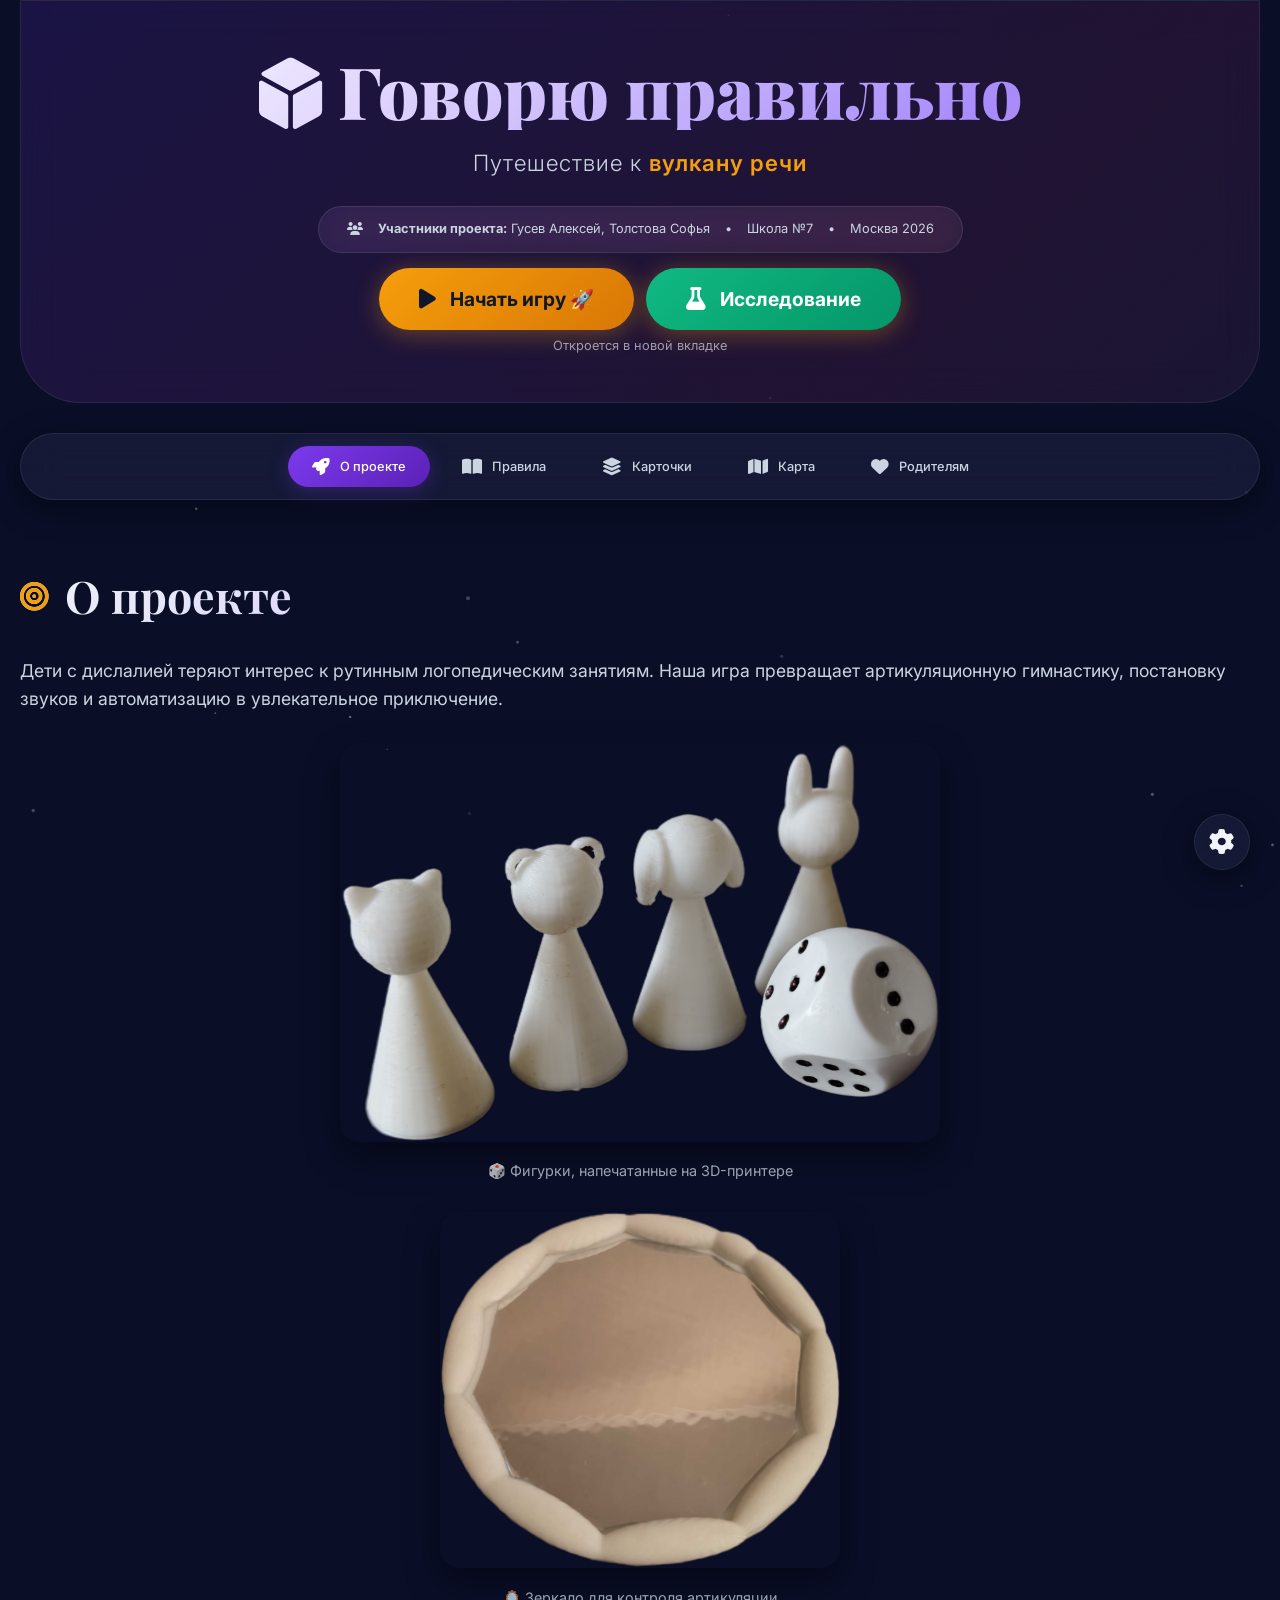
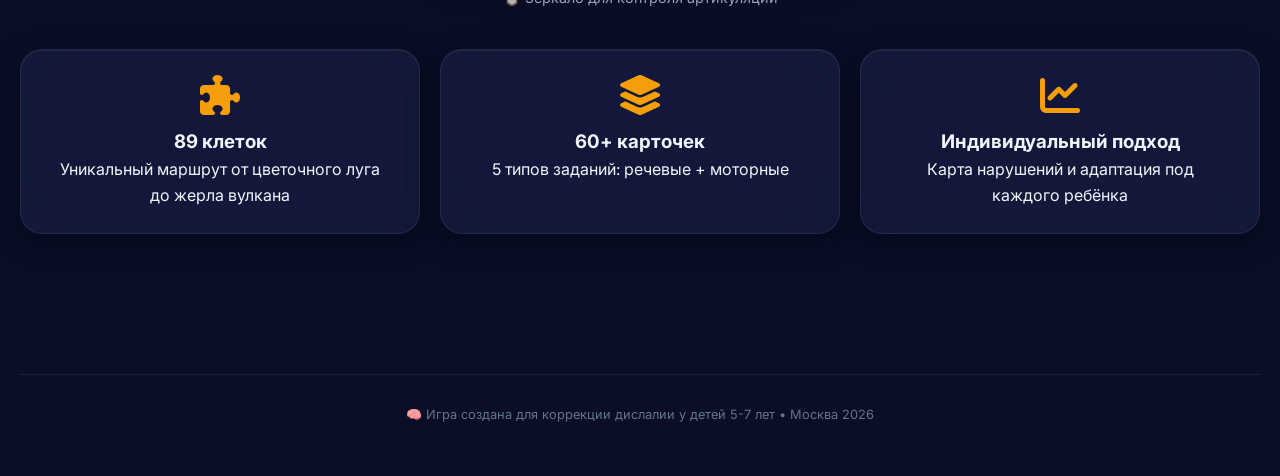
==== commit fe71aea3: "Add files via upload" ====
--- a/speech-game/index.html
+++ b/speech-game/index.html
@@ -13,11 +13,11 @@
 [data-theme="sakura"]{--bg-primary:#fdf2f8;--bg-secondary:#fce7f3;--bg-card:rgba(255,255,255,.85);--glass-border:rgba(236,72,153,.18);--purple:#be185d;--purple-light:#ec4899;--purple-dark:#831843;--gold:#f97316;--gold-light:#fb923c;--text-primary:#1f2937;--text-secondary:#4b5563;--text-muted:#9ca3af;--shadow-glow:0 0 40px rgba(236,72,153,.2);--shadow-card:0 8px 32px rgba(236,72,153,.12);}
 [data-theme="cosmos"]{--bg-primary:#030014;--bg-secondary:#0a0428;--bg-card:rgba(20,15,60,.6);--glass-border:rgba(139,92,246,.25);--purple:#8b5cf6;--purple-light:#a78bfa;--purple-dark:#6d28d9;--gold:#fbbf24;--gold-light:#fcd34d;--cyan:#22d3ee;--text-primary:#e0e7ff;--text-secondary:#a5b4fc;--text-muted:#6366f1;--shadow-glow:0 0 50px rgba(139,92,246,.4);--shadow-card:0 8px 32px rgba(139,92,246,.2);}
 [data-theme="hacker"]{--bg-primary:#000;--bg-secondary:#0a0a0a;--bg-card:rgba(0,20,0,.7);--glass-border:rgba(0,255,0,.3);--purple:#00ff41;--purple-light:#4ade80;--purple-dark:#16a34a;--gold:#00ff41;--gold-light:#22c55e;--cyan:#00ff41;--green:#00ff41;--red:#ff0040;--text-primary:#00ff41;--text-secondary:#22c55e;--text-muted:#16a34a;--shadow-glow:0 0 40px rgba(0,255,65,.4);--shadow-card:0 8px 32px rgba(0,255,65,.15);--font-family:'Share Tech Mono','Courier New',monospace;}
-[data-theme="summer"]{--bg-primary:#fef9c3;--bg-secondary:#fef08a;--bg-card:rgba(255,255,255,.78);--glass-border:rgba(251,191,36,.35);--purple:#ea580c;--purple-light:#fb923c;--purple-dark:#c2410c;--gold:#f59e0b;--gold-light:#fbbf24;--text-primary:#1f2937;--text-secondary:#4b5563;--text-muted:#9ca3af;}
-[data-theme="autumn"]{--bg-primary:#fef3c7;--bg-secondary:#fed7aa;--bg-card:rgba(255,255,255,.78);--glass-border:rgba(217,119,6,.3);--purple:#b45309;--purple-light:#f97316;--purple-dark:#7c2d12;--gold:#d97706;--gold-light:#f59e0b;--text-primary:#1f2937;--text-secondary:#4b5563;--text-muted:#9ca3af;}
-[data-theme="winter"]{--bg-primary:#e0f2fe;--bg-secondary:#bae6fd;--bg-card:rgba(255,255,255,.85);--glass-border:rgba(2,132,199,.22);--purple:#0369a1;--purple-light:#0ea5e9;--purple-dark:#075985;--gold:#0891b2;--gold-light:#22d3ee;--text-primary:#0c4a6e;--text-secondary:#475569;--text-muted:#94a3b8;}
-[data-theme="spring"]{--bg-primary:#ecfccb;--bg-secondary:#d9f99d;--bg-card:rgba(255,255,255,.78);--glass-border:rgba(22,163,74,.22);--purple:#15803d;--purple-light:#4ade80;--purple-dark:#166534;--gold:#ca8a04;--gold-light:#facc15;--text-primary:#14532d;--text-secondary:#475569;--text-muted:#94a3b8;}
-[data-theme="ocean"]{--bg-primary:#082f49;--bg-secondary:#0c4a6e;--bg-card:rgba(12,74,110,.55);--glass-border:rgba(34,211,238,.3);--purple:#06b6d4;--purple-light:#22d3ee;--purple-dark:#0891b2;--gold:#fbbf24;--gold-light:#fcd34d;--cyan:#67e8f9;--green:#10b981;--red:#f43f5e;--text-primary:#e0f2fe;--text-secondary:#a5f3fc;--text-muted:#67e8f9;--shadow-glow:0 0 50px rgba(34,211,238,.3);--shadow-card:0 8px 32px rgba(6,182,212,.2);}
+[data-theme="summer"]{--bg-primary:#fef9c3;--bg-secondary:#fef08a;--bg-card:rgba(255,255,255,.82);--glass-border:rgba(251,191,36,.35);--purple:#ea580c;--purple-light:#fb923c;--purple-dark:#c2410c;--gold:#f59e0b;--gold-light:#fbbf24;--text-primary:#1f2937;--text-secondary:#4b5563;--text-muted:#9ca3af;--shadow-glow:0 0 40px rgba(251,146,60,.25);--shadow-card:0 8px 32px rgba(251,146,60,.15);}
+[data-theme="autumn"]{--bg-primary:#fef3c7;--bg-secondary:#fed7aa;--bg-card:rgba(255,255,255,.82);--glass-border:rgba(217,119,6,.3);--purple:#b45309;--purple-light:#f97316;--purple-dark:#7c2d12;--gold:#d97706;--gold-light:#f59e0b;--text-primary:#1f2937;--text-secondary:#4b5563;--text-muted:#9ca3af;--shadow-glow:0 0 40px rgba(217,119,6,.25);--shadow-card:0 8px 32px rgba(180,83,9,.15);}
+[data-theme="winter"]{--bg-primary:#e0f2fe;--bg-secondary:#bae6fd;--bg-card:rgba(255,255,255,.88);--glass-border:rgba(2,132,199,.22);--purple:#0369a1;--purple-light:#0ea5e9;--purple-dark:#075985;--gold:#0891b2;--gold-light:#22d3ee;--text-primary:#0c4a6e;--text-secondary:#475569;--text-muted:#94a3b8;--shadow-glow:0 0 40px rgba(14,165,233,.22);--shadow-card:0 8px 32px rgba(2,132,199,.14);}
+[data-theme="spring"]{--bg-primary:#ecfccb;--bg-secondary:#d9f99d;--bg-card:rgba(255,255,255,.82);--glass-border:rgba(22,163,74,.22);--purple:#15803d;--purple-light:#4ade80;--purple-dark:#166534;--gold:#ca8a04;--gold-light:#facc15;--text-primary:#14532d;--text-secondary:#475569;--text-muted:#94a3b8;--shadow-glow:0 0 40px rgba(34,197,94,.22);--shadow-card:0 8px 32px rgba(22,163,74,.14);}
+[data-theme="ocean"]{--bg-primary:#082f49;--bg-secondary:#0c4a6e;--bg-card:rgba(12,74,110,.6);--glass-border:rgba(34,211,238,.3);--purple:#06b6d4;--purple-light:#22d3ee;--purple-dark:#0891b2;--gold:#fbbf24;--gold-light:#fcd34d;--cyan:#67e8f9;--green:#10b981;--red:#f43f5e;--text-primary:#e0f2fe;--text-secondary:#a5f3fc;--text-muted:#67e8f9;--shadow-glow:0 0 50px rgba(34,211,238,.3);--shadow-card:0 8px 32px rgba(6,182,212,.2);}
 *{margin:0;padding:0;box-sizing:border-box;}
 html{scroll-behavior:smooth;}
 body{font-family:var(--font-family);background:var(--bg-primary);color:var(--text-primary);min-height:100vh;overflow-x:hidden;line-height:1.6;font-size:var(--font-size-base);transition:background .5s,color .5s;position:relative;}
@@ -28,9 +28,7 @@
 [data-theme="hacker"] #hacker-canvas{display:block;}
 .app{position:relative;z-index:10;max-width:1440px;margin:0 auto;padding:0 20px 20px;}
 
-/* ========================================================
-   ДЕКОРАЦИИ: САКУРА
-   ======================================================== */
+/* ДЕКОРАЦИИ: САКУРА */
 .sakura-bg{position:fixed;inset:0;z-index:0;pointer-events:none;display:none;overflow:hidden;}
 [data-theme="sakura"] .sakura-bg{display:block;}
 .sakura-bg .sky{position:absolute;inset:0;background:linear-gradient(180deg,#fce7f3 0%,#fbcfe8 20%,#fde68a 55%,#fed7aa 75%,#fecaca 100%);}
@@ -44,9 +42,7 @@
 .sakura-bg .cloud.c2{top:25%;left:-40%;width:400px;height:70px;animation-delay:-20s;}
 @keyframes cloudMove{0%{transform:translateX(0);}100%{transform:translateX(150vw);}}
 
-/* ========================================================
-   ДЕКОРАЦИИ: КОСМОС
-   ======================================================== */
+/* ДЕКОРАЦИИ: КОСМОС */
 .cosmos-bg{position:fixed;inset:0;z-index:0;pointer-events:none;display:none;overflow:hidden;background:radial-gradient(ellipse at bottom,#1b2735 0%,#090a0f 100%);}
 [data-theme="cosmos"] .cosmos-bg{display:block;}
 .cosmos-bg .nebula{position:absolute;border-radius:50%;filter:blur(80px);opacity:.4;}
@@ -61,9 +57,7 @@
 .cosmos-bg .rocket{position:absolute;font-size:40px;animation:rocketMove 25s linear infinite;filter:drop-shadow(0 0 20px rgba(251,191,36,.6));}
 @keyframes rocketMove{0%{top:100%;left:-5%;transform:rotate(-45deg);}100%{top:-10%;left:105%;transform:rotate(-45deg);}}
 
-/* ========================================================
-   ДЕКОРАЦИИ: ХАКЕР
-   ======================================================== */
+/* ДЕКОРАЦИИ: ХАКЕР */
 .hacker-bg{position:fixed;inset:0;z-index:0;pointer-events:none;display:none;overflow:hidden;background:#000;}
 [data-theme="hacker"] .hacker-bg{display:block;}
 .hacker-bg .grid{position:absolute;inset:0;background-image:linear-gradient(rgba(0,255,65,.06) 1px,transparent 1px),linear-gradient(90deg,rgba(0,255,65,.06) 1px,transparent 1px);background-size:40px 40px;animation:gridScroll 20s linear infinite;}
@@ -72,95 +66,113 @@
 @keyframes scanMove{0%{top:0;}100%{top:100%;}}
 .hacker-bg::after{content:'';position:absolute;inset:0;background:repeating-linear-gradient(0deg,rgba(0,255,65,.03) 0px,rgba(0,255,65,.03) 1px,transparent 1px,transparent 3px);pointer-events:none;}
 
-/* ========================================================
-   ДЕКОРАЦИИ: ЛЕТО (Япония)
-   ======================================================== */
+/* ==========================================================
+   ДЕКОРАЦИИ: ЛЕТО — японская деревня с детализированными домами
+   ========================================================== */
 .summer-bg{position:fixed;inset:0;z-index:0;pointer-events:none;display:none;overflow:hidden;}
 [data-theme="summer"] .summer-bg{display:block;}
-.summer-bg .sky{position:absolute;inset:0;background:linear-gradient(180deg,#fef9c3 0%,#fef3c7 35%,#fde68a 65%,#fcd34d 100%);}
-.summer-bg .sun-summer{position:absolute;top:60px;right:10%;width:160px;height:160px;border-radius:50%;background:radial-gradient(circle,rgba(255,237,213,1) 0%,rgba(251,191,36,.9) 40%,rgba(249,115,22,.3) 75%,transparent 100%);filter:blur(2px);animation:summerSun 8s ease-in-out infinite;}
-@keyframes summerSun{0%,100%{transform:scale(1);}50%{transform:scale(1.08);}}
-.summer-bg .heat-shimmer{position:absolute;bottom:15%;left:0;width:100%;height:25%;background:linear-gradient(180deg,transparent 0%,rgba(255,255,255,.15) 50%,transparent 100%);filter:blur(6px);animation:heatShimmer 6s ease-in-out infinite;}
-@keyframes heatShimmer{0%,100%{opacity:.3;transform:translateY(0);}50%{opacity:.6;transform:translateY(-4px);}}
-/* SVG: японские домики на горизонте */
-.summer-bg .village{position:absolute;bottom:22%;left:0;width:100%;height:30%;}
-/* Поле пшеницы внизу */
-.summer-bg .field{position:absolute;bottom:0;left:0;width:100%;height:22%;background:linear-gradient(180deg,rgba(251,191,36,.6) 0%,rgba(234,179,8,.85) 40%,rgba(202,138,4,.95) 100%);}
-.summer-bg .field::before{content:'';position:absolute;top:-8px;left:0;width:100%;height:16px;background:repeating-linear-gradient(90deg,transparent 0px,rgba(254,240,138,.8) 2px,transparent 4px,transparent 8px);opacity:.7;}
-.summer-bg .cloud-summer{position:absolute;background:rgba(255,255,255,.75);border-radius:100px;filter:blur(12px);animation:cloudMove 50s linear infinite;}
-.summer-bg .cloud-summer.cs1{top:12%;left:-20%;width:260px;height:50px;}
-.summer-bg .cloud-summer.cs2{top:25%;left:-50%;width:340px;height:60px;animation-delay:-25s;}
-
-/* ========================================================
-   ДЕКОРАЦИИ: ОСЕНЬ
-   ======================================================== */
+.summer-bg .sky-summer{position:absolute;inset:0;background:linear-gradient(180deg,#fef9c3 0%,#fef3c7 25%,#fde68a 50%,#fcd34d 80%,#fbbf24 100%);}
+.summer-bg .sun-summer{position:absolute;top:60px;right:10%;width:200px;height:200px;border-radius:50%;background:radial-gradient(circle,rgba(255,255,255,1) 0%,rgba(255,237,213,.95) 20%,rgba(251,191,36,.7) 50%,rgba(249,115,22,.2) 80%,transparent 100%);filter:blur(3px);animation:summerSun 8s ease-in-out infinite;}
+@keyframes summerSun{0%,100%{transform:scale(1) rotate(0);}50%{transform:scale(1.05) rotate(2deg);}}
+
+/* Облака лета с объёмом */
+.summer-bg .cloud-summer{position:absolute;background:rgba(255,255,255,.9);border-radius:100px;filter:blur(1px);box-shadow:0 10px 30px rgba(251,191,36,.15);}
+.summer-bg .cloud-summer::before,.summer-bg .cloud-summer::after{content:'';position:absolute;background:inherit;border-radius:50%;box-shadow:inherit;}
+.summer-bg .cloud-summer.cs1{top:6%;left:5%;width:180px;height:55px;animation:cloudFloat1 45s linear infinite;}
+.summer-bg .cloud-summer.cs1::before{width:90px;height:90px;top:-45px;left:25px;}
+.summer-bg .cloud-summer.cs1::after{width:65px;height:65px;top:-30px;left:105px;}
+.summer-bg .cloud-summer.cs2{top:12%;left:40%;width:240px;height:70px;animation:cloudFloat2 60s linear infinite;}
+.summer-bg .cloud-summer.cs2::before{width:120px;height:120px;top:-60px;left:35px;}
+.summer-bg .cloud-summer.cs2::after{width:85px;height:85px;top:-40px;left:140px;}
+.summer-bg .cloud-summer.cs3{top:4%;right:5%;width:200px;height:60px;animation:cloudFloat1 55s linear infinite reverse;}
+.summer-bg .cloud-summer.cs3::before{width:100px;height:100px;top:-50px;left:28px;}
+.summer-bg .cloud-summer.cs3::after{width:70px;height:70px;top:-35px;left:115px;}
+@keyframes cloudFloat1{0%{transform:translateX(0);}100%{transform:translateX(30vw);}}
+@keyframes cloudFloat2{0%{transform:translateX(0);}100%{transform:translateX(-25vw);}}
+
+/* Гора Фудзи */
+.summer-bg .fuji-summer{position:absolute;bottom:32%;left:50%;transform:translateX(-50%);width:80%;height:38%;opacity:.95;z-index:1;filter:drop-shadow(0 4px 20px rgba(45,90,61,.3));}
+
+/* Марево от жары */
+.summer-bg .heat-shimmer{position:absolute;bottom:18%;left:0;width:100%;height:15%;background:linear-gradient(180deg,transparent,rgba(255,255,255,.25) 50%,transparent);filter:blur(10px);animation:heatShimmer 6s ease-in-out infinite;z-index:4;pointer-events:none;}
+@keyframes heatShimmer{0%,100%{opacity:.3;transform:translateY(0) scaleX(1);}50%{opacity:.7;transform:translateY(-5px) scaleX(1.02);}}
+
+/* Японская деревня с черепичными крышами */
+.summer-bg .village-summer{position:absolute;bottom:16%;left:0;width:100%;height:30%;z-index:2;}
+
+/* Дорога, уходящая вдаль */
+.summer-bg .road-summer{position:absolute;bottom:0;left:0;width:100%;height:20%;z-index:3;}
+
+/* Поле на переднем плане */
+.summer-bg .field{position:absolute;bottom:0;left:0;width:100%;height:10%;background:linear-gradient(180deg,rgba(217,180,120,.5) 0%,rgba(180,140,80,.9) 100%);z-index:5;}
+
+/* Трава/кустики */
+.summer-bg .grass-patch{position:absolute;bottom:8%;width:60px;height:30px;background:radial-gradient(ellipse at bottom,#4a7c2e 0%,transparent 70%);z-index:5;}
+
+/* ==========================================================
+   ДЕКОРАЦИИ: ОСЕНЬ — детализированный парк
+   ========================================================== */
 .autumn-bg{position:fixed;inset:0;z-index:0;pointer-events:none;display:none;overflow:hidden;}
 [data-theme="autumn"] .autumn-bg{display:block;}
-.autumn-bg .sky{position:absolute;inset:0;background:linear-gradient(180deg,#fef3c7 0%,#fed7aa 40%,#fdba74 75%,#fb923c 100%);}
-.autumn-bg .sun-autumn{position:absolute;top:80px;right:15%;width:140px;height:140px;border-radius:50%;background:radial-gradient(circle,rgba(254,215,170,.9) 0%,rgba(249,115,22,.6) 50%,transparent 100%);filter:blur(8px);}
-/* Туман на горизонте */
-.autumn-bg .mist{position:absolute;top:30%;left:0;width:100%;height:40%;background:linear-gradient(180deg,transparent 0%,rgba(255,255,255,.3) 50%,transparent 100%);filter:blur(20px);animation:mistFloat 30s ease-in-out infinite;}
-@keyframes mistFloat{0%,100%{transform:translateX(0);}50%{transform:translateX(20px);}}
-/* Силуэты деревьев */
-.autumn-bg .trees{position:absolute;bottom:20%;left:0;width:100%;height:35%;}
-/* Листья на земле */
-.autumn-bg .ground-autumn{position:absolute;bottom:0;left:0;width:100%;height:20%;background:linear-gradient(180deg,rgba(180,83,9,.5) 0%,rgba(124,45,18,.9) 100%);}
-.autumn-bg .ground-autumn::after{content:'';position:absolute;top:0;left:0;width:100%;height:100%;background-image:radial-gradient(circle at 10% 30%,rgba(251,146,60,.7) 2px,transparent 3px),radial-gradient(circle at 25% 60%,rgba(217,119,6,.8) 3px,transparent 4px),radial-gradient(circle at 40% 20%,rgba(249,115,22,.7) 2px,transparent 3px),radial-gradient(circle at 60% 50%,rgba(180,83,9,.8) 3px,transparent 4px),radial-gradient(circle at 75% 30%,rgba(251,146,60,.6) 2px,transparent 3px),radial-gradient(circle at 90% 60%,rgba(217,119,6,.8) 3px,transparent 4px);background-size:200px 100px;}
-
-/* ========================================================
-   ДЕКОРАЦИИ: ЗИМА
-   ======================================================== */
+.autumn-bg .sky-autumn{position:absolute;inset:0;background:linear-gradient(180deg,#fef3c7 0%,#fed7aa 30%,#fdba74 60%,#fb923c 85%,#ea580c 100%);}
+.autumn-bg .sun-autumn{position:absolute;top:80px;right:12%;width:180px;height:180px;border-radius:50%;background:radial-gradient(circle,rgba(255,237,213,.95) 0%,rgba(254,215,170,.8) 30%,rgba(251,146,60,.4) 60%,transparent 100%);filter:blur(5px);}
+.autumn-bg .mist{position:absolute;top:45%;left:0;width:100%;height:30%;background:linear-gradient(180deg,transparent,rgba(255,255,255,.4),transparent);filter:blur(30px);animation:mistFloat 25s ease-in-out infinite;}
+@keyframes mistFloat{0%,100%{transform:translateX(0);}50%{transform:translateX(30px);}}
+.autumn-bg .trees{position:absolute;bottom:12%;left:0;width:100%;height:75%;z-index:2;}
+.autumn-bg .ground-autumn{position:absolute;bottom:0;left:0;width:100%;height:16%;background:linear-gradient(180deg,rgba(180,83,9,.7) 0%,rgba(124,45,18,.95) 100%);z-index:3;}
+.autumn-bg .ground-autumn::after{content:'';position:absolute;inset:0;background-image:radial-gradient(circle at 8% 30%,rgba(251,146,60,.9) 3px,transparent 4px),radial-gradient(circle at 18% 60%,rgba(217,119,6,.9) 4px,transparent 5px),radial-gradient(circle at 28% 25%,rgba(249,115,22,.8) 3px,transparent 4px),radial-gradient(circle at 38% 55%,rgba(180,83,9,.9) 4px,transparent 5px),radial-gradient(circle at 48% 35%,rgba(251,146,60,.85) 3px,transparent 4px),radial-gradient(circle at 58% 65%,rgba(217,119,6,.9) 4px,transparent 5px),radial-gradient(circle at 68% 30%,rgba(249,115,22,.8) 3px,transparent 4px),radial-gradient(circle at 78% 55%,rgba(180,83,9,.9) 4px,transparent 5px),radial-gradient(circle at 88% 40%,rgba(251,146,60,.85) 3px,transparent 4px),radial-gradient(circle at 96% 70%,rgba(217,119,6,.9) 4px,transparent 5px);background-size:300px 100%;}
+
+/* ==========================================================
+   ДЕКОРАЦИИ: ЗИМА — заснеженный лес
+   ========================================================== */
 .winter-bg{position:fixed;inset:0;z-index:0;pointer-events:none;display:none;overflow:hidden;}
 [data-theme="winter"] .winter-bg{display:block;}
-.winter-bg .sky{position:absolute;inset:0;background:linear-gradient(180deg,#e0f2fe 0%,#bae6fd 35%,#7dd3fc 70%,#38bdf8 100%);}
-.winter-bg .moon{position:absolute;top:80px;right:15%;width:100px;height:100px;border-radius:50%;background:radial-gradient(circle,rgba(255,255,255,1) 0%,rgba(224,242,254,.7) 60%,transparent 100%);box-shadow:0 0 60px rgba(224,242,254,.8);}
-/* Заснеженные ёлки */
-.winter-bg .firs{position:absolute;bottom:18%;left:0;width:100%;height:40%;}
-/* Сугробы внизу */
-.winter-bg .snow-ground{position:absolute;bottom:0;left:0;width:100%;height:20%;background:linear-gradient(180deg,rgba(255,255,255,.7) 0%,rgba(255,255,255,.95) 60%,#fff 100%);border-radius:50% 50% 0 0 / 40px 40px 0 0;}
-
-/* ========================================================
-   ДЕКОРАЦИИ: ВЕСНА
-   ======================================================== */
+.winter-bg .sky-winter{position:absolute;inset:0;background:linear-gradient(180deg,#0c4a6e 0%,#075985 20%,#0369a1 40%,#0ea5e9 60%,#7dd3fc 80%,#bae6fd 100%);}
+.winter-bg .moon{position:absolute;top:70px;right:14%;width:130px;height:130px;border-radius:50%;background:radial-gradient(circle,rgba(255,255,255,1) 0%,rgba(254,254,254,.95) 40%,rgba(224,242,254,.6) 70%,rgba(224,242,254,.2) 90%,transparent 100%);box-shadow:0 0 100px rgba(224,242,254,.9),0 0 200px rgba(224,242,254,.4);}
+.winter-bg .stars{position:absolute;inset:0;}
+.winter-bg .star{position:absolute;width:3px;height:3px;background:#fff;border-radius:50%;animation:twinkle 3s ease-in-out infinite;box-shadow:0 0 6px #fff;}
+@keyframes twinkle{0%,100%{opacity:.3;transform:scale(1);}50%{opacity:1;transform:scale(1.3);}}
+.winter-bg .firs{position:absolute;bottom:10%;left:0;width:100%;height:70%;z-index:2;filter:drop-shadow(0 4px 15px rgba(0,0,0,.25));}
+.winter-bg .snow-drifts{position:absolute;bottom:0;left:0;width:100%;height:22%;z-index:3;}
+
+/* ==========================================================
+   ДЕКОРАЦИИ: ВЕСНА — цветущий луг с сакурой
+   ========================================================== */
 .spring-bg{position:fixed;inset:0;z-index:0;pointer-events:none;display:none;overflow:hidden;}
 [data-theme="spring"] .spring-bg{display:block;}
-.spring-bg .sky{position:absolute;inset:0;background:linear-gradient(180deg,#ecfccb 0%,#d9f99d 40%,#bef264 75%,#a3e635 100%);}
-.spring-bg .sun-spring{position:absolute;top:70px;right:12%;width:120px;height:120px;border-radius:50%;background:radial-gradient(circle,rgba(254,240,138,.95) 0%,rgba(250,204,21,.5) 50%,transparent 100%);filter:blur(4px);}
-/* Цветущее дерево в углу */
-.spring-bg .bloom-tree{position:absolute;bottom:20%;right:5%;width:280px;height:400px;opacity:.85;}
-/* Луг внизу */
-.spring-bg .meadow{position:absolute;bottom:0;left:0;width:100%;height:25%;background:linear-gradient(180deg,rgba(163,230,53,.4) 0%,rgba(132,204,22,.7) 50%,rgba(101,163,13,.9) 100%);}
-.spring-bg .meadow::after{content:'';position:absolute;top:0;left:0;width:100%;height:100%;background-image:radial-gradient(circle at 15% 40%,rgba(236,72,153,.8) 2px,transparent 3px),radial-gradient(circle at 35% 70%,rgba(250,204,21,.9) 2px,transparent 3px),radial-gradient(circle at 55% 30%,rgba(255,255,255,.9) 2px,transparent 3px),radial-gradient(circle at 75% 60%,rgba(236,72,153,.7) 2px,transparent 3px),radial-gradient(circle at 90% 40%,rgba(250,204,21,.8) 2px,transparent 3px);background-size:180px 120px;}
-
-/* ========================================================
-   ДЕКОРАЦИИ: ОКЕАН (главная фишка — волны уходят вдаль + дымка)
-   ======================================================== */
-.ocean-bg{position:fixed;inset:0;z-index:0;pointer-events:none;display:none;overflow:hidden;background:linear-gradient(180deg,#0c4a6e 0%,#0e7490 35%,#0891b2 60%,#06b6d4 100%);}
+.spring-bg .sky-spring{position:absolute;inset:0;background:linear-gradient(180deg,#ecfccb 0%,#d9f99d 30%,#bef264 60%,#a3e635 85%,#84cc16 100%);}
+.spring-bg .sun-spring{position:absolute;top:60px;right:12%;width:140px;height:140px;border-radius:50%;background:radial-gradient(circle,rgba(255,255,255,1) 0%,rgba(254,240,138,.95) 40%,rgba(250,204,21,.5) 70%,transparent 100%);filter:blur(3px);}
+.spring-bg .sun-spring::after{content:'';position:absolute;inset:-30px;border-radius:50%;background:radial-gradient(circle,rgba(254,240,138,.4) 0%,transparent 70%);animation:sunPulse 4s ease-in-out infinite;}
+@keyframes sunPulse{0%,100%{transform:scale(1);opacity:.5;}50%{transform:scale(1.15);opacity:.8;}}
+.spring-bg .hills{position:absolute;bottom:22%;left:0;width:100%;height:30%;}
+.spring-bg .bloom-tree{position:absolute;bottom:16%;right:4%;width:340px;height:480px;opacity:.95;filter:drop-shadow(0 8px 25px rgba(22,163,74,.3));z-index:2;}
+.spring-bg .meadow{position:absolute;bottom:0;left:0;width:100%;height:22%;background:linear-gradient(180deg,rgba(163,230,53,.6) 0%,rgba(132,204,22,.85) 40%,rgba(101,163,13,.98) 100%);z-index:3;}
+.spring-bg .meadow::after{content:'';position:absolute;top:0;left:0;width:100%;height:100%;background-image:radial-gradient(circle at 8% 40%,rgba(236,72,153,.9) 3px,transparent 4px),radial-gradient(circle at 20% 70%,rgba(250,204,21,.95) 3px,transparent 4px),radial-gradient(circle at 30% 30%,rgba(255,255,255,.95) 3px,transparent 4px),radial-gradient(circle at 42% 60%,rgba(236,72,153,.85) 3px,transparent 4px),radial-gradient(circle at 55% 40%,rgba(250,204,21,.9) 3px,transparent 4px),radial-gradient(circle at 65% 70%,rgba(255,255,255,.9) 3px,transparent 4px),radial-gradient(circle at 78% 35%,rgba(236,72,153,.9) 3px,transparent 4px),radial-gradient(circle at 88% 60%,rgba(250,204,21,.95) 3px,transparent 4px),radial-gradient(circle at 95% 45%,rgba(255,255,255,.9) 3px,transparent 4px);background-size:250px 130px;animation:flowersSway 6s ease-in-out infinite;}
+@keyframes flowersSway{0%,100%{transform:skewX(0);}50%{transform:skewX(2deg);}}
+
+/* ==========================================================
+   ДЕКОРАЦИИ: ОКЕАН — волны + дымка
+   ========================================================== */
+.ocean-bg{position:fixed;inset:0;z-index:0;pointer-events:none;display:none;overflow:hidden;background:linear-gradient(180deg,#0c4a6e 0%,#075985 20%,#0369a1 40%,#0891b2 65%,#06b6d4 100%);}
 [data-theme="ocean"] .ocean-bg{display:block;}
-/* Дымка/горизонт */
-.ocean-bg .haze{position:absolute;top:0;left:0;width:100%;height:45%;background:linear-gradient(180deg,rgba(224,242,254,.35) 0%,rgba(186,230,253,.15) 40%,transparent 100%);filter:blur(30px);}
-/* Солнечный луч на воде */
-.ocean-bg .sun-ray{position:absolute;top:20%;left:50%;transform:translateX(-50%);width:600px;height:500px;background:radial-gradient(ellipse at 50% 0%,rgba(251,191,36,.3) 0%,rgba(251,191,36,.1) 30%,transparent 60%);filter:blur(20px);pointer-events:none;}
-/* ВОЛНЫ — 5 слоёв, каждый уходит вдаль и движется */
+.ocean-bg .haze{position:absolute;top:0;left:0;width:100%;height:50%;background:linear-gradient(180deg,rgba(224,242,254,.4) 0%,rgba(186,230,253,.2) 40%,transparent 100%);filter:blur(30px);}
+.ocean-bg .sun-ray{position:absolute;top:15%;left:50%;transform:translateX(-50%);width:800px;height:600px;background:radial-gradient(ellipse at 50% 0%,rgba(251,191,36,.4) 0%,rgba(251,191,36,.15) 30%,transparent 60%);filter:blur(20px);pointer-events:none;}
 .ocean-bg .wave-layer{position:absolute;bottom:0;left:-5%;width:110%;background-repeat:repeat-x;background-position:0 bottom;}
-.ocean-bg .wave-layer.w1{height:32%;background-image:url("data:image/svg+xml,%3Csvg xmlns='http://www.w3.org/2000/svg' viewBox='0 0 1200 80' preserveAspectRatio='none'%3E%3Cpath d='M0,40 Q150,10 300,40 T600,40 T900,40 T1200,40 V80 H0 Z' fill='rgba(6,182,212,0.15)'/%3E%3C/svg%3E");background-size:1200px 100%;animation:waveMove1 12s linear infinite;}
-.ocean-bg .wave-layer.w2{height:24%;background-image:url("data:image/svg+xml,%3Csvg xmlns='http://www.w3.org/2000/svg' viewBox='0 0 1200 80' preserveAspectRatio='none'%3E%3Cpath d='M0,40 Q200,20 400,40 T800,40 T1200,40 V80 H0 Z' fill='rgba(34,211,238,0.25)'/%3E%3C/svg%3E");background-size:1200px 100%;animation:waveMove2 9s linear infinite;opacity:.85;}
-.ocean-bg .wave-layer.w3{height:18%;background-image:url("data:image/svg+xml,%3Csvg xmlns='http://www.w3.org/2000/svg' viewBox='0 0 1200 80' preserveAspectRatio='none'%3E%3Cpath d='M0,40 Q100,15 200,40 T400,40 T600,40 T800,40 T1000,40 T1200,40 V80 H0 Z' fill='rgba(103,232,249,0.4)'/%3E%3C/svg%3E");background-size:1200px 100%;animation:waveMove3 6s linear infinite;opacity:.9;}
-.ocean-bg .wave-layer.w4{height:12%;background-image:url("data:image/svg+xml,%3Csvg xmlns='http://www.w3.org/2000/svg' viewBox='0 0 1200 80' preserveAspectRatio='none'%3E%3Cpath d='M0,40 Q80,20 160,40 T320,40 T480,40 T640,40 T800,40 T960,40 T1120,40 T1200,40 V80 H0 Z' fill='rgba(165,243,252,0.55)'/%3E%3C/svg%3E");background-size:1200px 100%;animation:waveMove4 4s linear infinite;}
-.ocean-bg .wave-layer.w5{height:8%;background-image:url("data:image/svg+xml,%3Csvg xmlns='http://www.w3.org/2000/svg' viewBox='0 0 1200 80' preserveAspectRatio='none'%3E%3Cpath d='M0,40 Q60,25 120,40 T240,40 T360,40 T480,40 T600,40 T720,40 T840,40 T960,40 T1080,40 T1200,40 V80 H0 Z' fill='rgba(224,242,254,0.7)'/%3E%3C/svg%3E");background-size:1200px 100%;animation:waveMove5 3s linear infinite;}
+.ocean-bg .wave-layer.w1{height:35%;background-image:url("data:image/svg+xml,%3Csvg xmlns='http://www.w3.org/2000/svg' viewBox='0 0 1200 80' preserveAspectRatio='none'%3E%3Cpath d='M0,40 Q150,10 300,40 T600,40 T900,40 T1200,40 V80 H0 Z' fill='rgba(6,182,212,0.15)'/%3E%3C/svg%3E");background-size:1200px 100%;animation:waveMove1 12s linear infinite;}
+.ocean-bg .wave-layer.w2{height:26%;background-image:url("data:image/svg+xml,%3Csvg xmlns='http://www.w3.org/2000/svg' viewBox='0 0 1200 80' preserveAspectRatio='none'%3E%3Cpath d='M0,40 Q200,20 400,40 T800,40 T1200,40 V80 H0 Z' fill='rgba(34,211,238,0.28)'/%3E%3C/svg%3E");background-size:1200px 100%;animation:waveMove2 9s linear infinite;opacity:.85;}
+.ocean-bg .wave-layer.w3{height:19%;background-image:url("data:image/svg+xml,%3Csvg xmlns='http://www.w3.org/2000/svg' viewBox='0 0 1200 80' preserveAspectRatio='none'%3E%3Cpath d='M0,40 Q100,15 200,40 T400,40 T600,40 T800,40 T1000,40 T1200,40 V80 H0 Z' fill='rgba(103,232,249,0.45)'/%3E%3C/svg%3E");background-size:1200px 100%;animation:waveMove3 6s linear infinite;opacity:.9;}
+.ocean-bg .wave-layer.w4{height:13%;background-image:url("data:image/svg+xml,%3Csvg xmlns='http://www.w3.org/2000/svg' viewBox='0 0 1200 80' preserveAspectRatio='none'%3E%3Cpath d='M0,40 Q80,20 160,40 T320,40 T480,40 T640,40 T800,40 T960,40 T1120,40 T1200,40 V80 H0 Z' fill='rgba(165,243,252,0.6)'/%3E%3C/svg%3E");background-size:1200px 100%;animation:waveMove4 4s linear infinite;}
+.ocean-bg .wave-layer.w5{height:8%;background-image:url("data:image/svg+xml,%3Csvg xmlns='http://www.w3.org/2000/svg' viewBox='0 0 1200 80' preserveAspectRatio='none'%3E%3Cpath d='M0,40 Q60,25 120,40 T240,40 T360,40 T480,40 T600,40 T720,40 T840,40 T960,40 T1080,40 T1200,40 V80 H0 Z' fill='rgba(224,242,254,0.75)'/%3E%3C/svg%3E");background-size:1200px 100%;animation:waveMove5 3s linear infinite;}
 @keyframes waveMove1{0%{background-position:0 bottom;}100%{background-position:1200px bottom;}}
 @keyframes waveMove2{0%{background-position:0 bottom;}100%{background-position:-1200px bottom;}}
 @keyframes waveMove3{0%{background-position:0 bottom;}100%{background-position:1200px bottom;}}
 @keyframes waveMove4{0%{background-position:0 bottom;}100%{background-position:-1200px bottom;}}
 @keyframes waveMove5{0%{background-position:0 bottom;}100%{background-position:1200px bottom;}}
-/* Пузырьки */
 .ocean-bg .bubbles-container{position:absolute;inset:0;overflow:hidden;}
 .ocean-bg .ocean-bubble{position:absolute;border-radius:50%;background:radial-gradient(circle at 30% 30%,rgba(255,255,255,.9),rgba(34,211,238,.3));box-shadow:inset 0 0 8px rgba(255,255,255,.5),0 0 12px rgba(34,211,238,.4);animation:oceanBubbleRise linear infinite;}
 @keyframes oceanBubbleRise{0%{bottom:-5%;opacity:0;}10%{opacity:1;}90%{opacity:1;}100%{bottom:105%;opacity:0;}}
 
-/* ========================================================
-   ОБЩИЕ СТИЛИ ТЕМ
-   ======================================================== */
+/* Стили для тем */
 [data-theme="cosmos"] .app{color:#e0e7ff;}
 [data-theme="cosmos"] header{background:linear-gradient(135deg,rgba(139,92,246,.15),rgba(6,182,212,.1),rgba(236,72,153,.1));border-color:rgba(139,92,246,.3);}
 [data-theme="cosmos"] header h1{background:linear-gradient(135deg,#a78bfa,#22d3ee,#ec4899,#a78bfa);background-size:200% 200%;-webkit-background-clip:text;-webkit-text-fill-color:transparent;background-clip:text;animation:shimmerText 8s ease-in-out infinite;}
@@ -169,34 +181,36 @@
 @keyframes hackerGlitch{0%,90%,100%{text-shadow:0 0 20px #00ff41,0 0 40px #00ff41;}92%{text-shadow:-3px 0 #ff0040,3px 0 #00ffff;}94%{text-shadow:3px 0 #ff0040,-3px 0 #00ffff;}}
 [data-theme="hacker"] header .subtitle .highlight{color:#00ff41;}
 [data-theme="hacker"] .authors-badge{background:rgba(0,20,0,.8);border-color:#00ff41;color:#00ff41;}
-[data-theme="summer"] header{background:linear-gradient(135deg,rgba(251,191,36,.15),rgba(249,115,22,.1),rgba(251,191,36,.15));animation:none;}
-[data-theme="summer"] header h1{background:linear-gradient(135deg,#ea580c,#f59e0b,#fbbf24);-webkit-background-clip:text;-webkit-text-fill-color:transparent;background-clip:text;animation:none;}
-[data-theme="autumn"] header{background:linear-gradient(135deg,rgba(217,119,6,.12),rgba(249,115,22,.1),rgba(217,119,6,.12));animation:none;}
-[data-theme="autumn"] header h1{background:linear-gradient(135deg,#7c2d12,#b45309,#f97316);-webkit-background-clip:text;-webkit-text-fill-color:transparent;background-clip:text;animation:none;}
-[data-theme="winter"] header{background:linear-gradient(135deg,rgba(14,165,233,.12),rgba(186,230,253,.15),rgba(14,165,233,.12));animation:none;}
-[data-theme="winter"] header h1{background:linear-gradient(135deg,#075985,#0284c7,#22d3ee);-webkit-background-clip:text;-webkit-text-fill-color:transparent;background-clip:text;animation:none;}
-[data-theme="spring"] header{background:linear-gradient(135deg,rgba(34,197,94,.12),rgba(190,242,100,.15),rgba(34,197,94,.12));animation:none;}
-[data-theme="spring"] header h1{background:linear-gradient(135deg,#166534,#15803d,#4ade80);-webkit-background-clip:text;-webkit-text-fill-color:transparent;background-clip:text;animation:none;}
-[data-theme="ocean"] header{background:linear-gradient(135deg,rgba(34,211,238,.15),rgba(8,47,73,.5),rgba(34,211,238,.15));animation:none;}
-[data-theme="ocean"] header h1{background:linear-gradient(135deg,#67e8f9,#22d3ee,#a5f3fc);-webkit-background-clip:text;-webkit-text-fill-color:transparent;background-clip:text;animation:none;}
+[data-theme="summer"] header{background:linear-gradient(135deg,rgba(251,191,36,.18),rgba(249,115,22,.12),rgba(251,191,36,.18));animation:none;border-color:rgba(251,191,36,.4);}
+[data-theme="summer"] header h1{background:linear-gradient(135deg,#c2410c,#ea580c,#f59e0b,#fbbf24);background-size:200% 200%;-webkit-background-clip:text;-webkit-text-fill-color:transparent;background-clip:text;animation:shimmerText 8s ease-in-out infinite;}
+[data-theme="autumn"] header{background:linear-gradient(135deg,rgba(217,119,6,.15),rgba(249,115,22,.12),rgba(217,119,6,.15));animation:none;border-color:rgba(217,119,6,.35);}
+[data-theme="autumn"] header h1{background:linear-gradient(135deg,#7c2d12,#b45309,#ea580c,#f59e0b);background-size:200% 200%;-webkit-background-clip:text;-webkit-text-fill-color:transparent;background-clip:text;animation:shimmerText 8s ease-in-out infinite;}
+[data-theme="winter"] header{background:linear-gradient(135deg,rgba(14,165,233,.15),rgba(186,230,253,.2),rgba(14,165,233,.15));animation:none;border-color:rgba(14,165,233,.3);}
+[data-theme="winter"] header h1{background:linear-gradient(135deg,#075985,#0284c7,#0ea5e9,#22d3ee);background-size:200% 200%;-webkit-background-clip:text;-webkit-text-fill-color:transparent;background-clip:text;animation:shimmerText 8s ease-in-out infinite;}
+[data-theme="winter"] header .subtitle{color:#0c4a6e;}
+[data-theme="winter"] .authors-badge{background:rgba(255,255,255,.8);border-color:rgba(14,165,233,.3);color:#0c4a6e;}
+[data-theme="spring"] header{background:linear-gradient(135deg,rgba(34,197,94,.15),rgba(190,242,100,.18),rgba(34,197,94,.15));animation:none;border-color:rgba(34,197,94,.3);}
+[data-theme="spring"] header h1{background:linear-gradient(135deg,#166534,#15803d,#4ade80,#86efac);background-size:200% 200%;-webkit-background-clip:text;-webkit-text-fill-color:transparent;background-clip:text;animation:shimmerText 8s ease-in-out infinite;}
+[data-theme="spring"] header .subtitle{color:#166534;}
+[data-theme="ocean"] header{background:linear-gradient(135deg,rgba(34,211,238,.18),rgba(8,47,73,.4),rgba(34,211,238,.18));animation:none;border-color:rgba(34,211,238,.35);}
+[data-theme="ocean"] header h1{background:linear-gradient(135deg,#67e8f9,#22d3ee,#a5f3fc,#67e8f9);background-size:200% 200%;-webkit-background-clip:text;-webkit-text-fill-color:transparent;background-clip:text;animation:shimmerText 8s ease-in-out infinite;}
 [data-theme="ocean"] .authors-badge{background:rgba(34,211,238,.1);border-color:rgba(34,211,238,.3);color:#a5f3fc;}
 
+/* Общие элементы */
 .settings-gear{position:fixed;bottom:30px;right:30px;z-index:9999;width:56px;height:56px;border-radius:50%;background:var(--bg-card);backdrop-filter:blur(20px);border:1px solid var(--glass-border);display:flex;align-items:center;justify-content:center;cursor:pointer;transition:.6s cubic-bezier(.34,1.56,.64,1);box-shadow:var(--shadow-card);}
 .settings-gear:hover{transform:scale(1.08) rotate(90deg);border-color:var(--purple);box-shadow:var(--shadow-glow);}
 .settings-gear i{font-size:1.6rem;color:var(--text-primary);transition:.6s;}
 .settings-gear.open i{transform:rotate(180deg);}
 [data-theme="hacker"] .settings-gear{box-shadow:0 0 30px rgba(0,255,65,.5);}
+
 .settings-panel{position:fixed;bottom:100px;right:30px;width:360px;max-width:calc(100vw - 40px);background:var(--bg-card);backdrop-filter:blur(40px);-webkit-backdrop-filter:blur(40px);border:1px solid var(--glass-border);border-radius:var(--radius);padding:28px 30px;box-shadow:var(--shadow-card);transform:scale(0);transform-origin:bottom right;opacity:0;transition:.5s cubic-bezier(.34,1.56,.64,1);z-index:9998;overflow:visible;}
 .settings-panel.open{transform:scale(1);opacity:1;}
 .settings-panel h4{font-size:1.2rem;margin-bottom:20px;color:var(--text-primary);display:flex;align-items:center;gap:10px;}
 .settings-panel .setting-group{margin-bottom:16px;}
 .settings-panel .setting-group label{display:flex;justify-content:space-between;align-items:center;font-size:.9rem;color:var(--text-secondary);font-weight:500;cursor:pointer;}
-.settings-panel select{width:100%;padding:10px 14px;border-radius:12px;border:1px solid var(--glass-border);background:rgba(255,255,255,.05);color:var(--text-primary);font-size:.9rem;font-family:var(--font-family);cursor:pointer;appearance:none;-webkit-appearance:none;}
-.settings-panel select option{background:#1e293b;color:#fff;}
 .settings-panel .close-settings{width:100%;padding:12px;border:none;border-radius:12px;background:linear-gradient(135deg,var(--purple),var(--purple-dark));color:#fff;font-size:.95rem;font-weight:600;cursor:pointer;font-family:var(--font-family);margin-top:12px;}
 [data-theme="hacker"] .settings-panel .close-settings{background:#00ff41;color:#000;box-shadow:0 0 20px #00ff41;}
 
-/* iOS-SELECT */
 .ios-select{position:relative;width:100%;user-select:none;margin-bottom:14px;}
 .ios-select-trigger{display:flex;justify-content:space-between;align-items:center;width:100%;padding:12px 16px;border:1px solid var(--glass-border);background:rgba(255,255,255,.08);backdrop-filter:blur(20px);color:var(--text-primary);font-size:.95rem;cursor:pointer;font-family:inherit;border-radius:14px;}
 .ios-select-trigger:hover{background:rgba(255,255,255,.14);border-color:var(--purple);}
@@ -217,7 +231,6 @@
 [data-theme="ocean"] .ios-select-option:hover{background:rgba(34,211,238,.2);}
 [data-theme="official"] .ios-select-menu,[data-theme="elderly"] .ios-select-menu,[data-theme="sakura"] .ios-select-menu,[data-theme="winter"] .ios-select-menu,[data-theme="spring"] .ios-select-menu,[data-theme="summer"] .ios-select-menu,[data-theme="autumn"] .ios-select-menu{background:rgba(255,255,255,.94);border-color:rgba(0,0,0,.08);}
 
-/* iOS-SWITCH */
 .ios-switch{position:relative;display:inline-block;width:52px;height:32px;flex-shrink:0;cursor:pointer;}
 .ios-switch input{opacity:0;width:0;height:0;}
 .ios-switch-slider{position:absolute;cursor:pointer;inset:0;background:rgba(120,120,128,.32);border-radius:980px;transition:background .3s;}
@@ -226,7 +239,6 @@
 .ios-switch input:checked + .ios-switch-slider::before{transform:translateX(20px);}
 [data-theme="hacker"] .ios-switch input:checked + .ios-switch-slider{background:#00ff41;}
 
-/* Тумблеры */
 .toggle-switch{position:relative;width:44px;height:24px;background:var(--purple);border-radius:30px;cursor:pointer;transition:.3s;flex-shrink:0;}
 .toggle-switch .toggle-slider{position:absolute;top:2px;left:22px;width:20px;height:20px;background:#fff;border-radius:50%;transition:.3s;box-shadow:0 2px 8px rgba(0,0,0,.3);}
 .toggle-switch.off{background:rgba(100,116,139,.3);}
@@ -254,12 +266,10 @@
 [data-theme="official"] header .subtitle .highlight{color:var(--purple);}
 [data-theme="sakura"] header .subtitle .highlight{color:#be185d;}
 [data-theme="sakura"] header .subtitle{color:#831843;}
-
 .authors-badge{display:inline-flex;align-items:center;gap:15px;background:rgba(255,255,255,.05);backdrop-filter:blur(20px);padding:12px 28px;border-radius:50px;border:1px solid rgba(255,255,255,.1);font-size:clamp(.75rem,1vw,.95rem);color:var(--text-secondary);transition:var(--transition);flex-wrap:wrap;justify-content:center;}
 [data-theme="official"] .authors-badge{background:#fff;border-color:#d1d5db;box-shadow:0 2px 8px rgba(0,0,0,.04);}
 [data-theme="elderly"] .authors-badge{background:rgba(0,0,0,.04);border-color:rgba(0,0,0,.15);padding:16px 36px;font-size:1.2rem;border-width:2px;}
 [data-theme="sakura"] .authors-badge{background:rgba(255,255,255,.65);border-color:rgba(236,72,153,.25);color:#831843;}
-
 .header-buttons{margin-top:15px;display:flex;gap:12px;justify-content:center;flex-wrap:wrap;}
 .btn-start-game{display:inline-flex;align-items:center;gap:14px;padding:16px 40px;background:linear-gradient(135deg,#f59e0b,#d97706);border:none;border-radius:60px;font-size:1.2rem;font-weight:700;color:#0f172a;cursor:pointer;transition:all .3s cubic-bezier(.4,0,.2,1);text-decoration:none;box-shadow:0 4px 25px rgba(245,158,11,.35);font-family:var(--font-family);}
 .btn-start-game:hover{transform:translateY(-3px) scale(1.02);box-shadow:0 8px 40px rgba(245,158,11,.5);}
@@ -363,6 +373,7 @@
 [data-theme="sakura"] .map-zones h3{color:#be185d;}
 [data-theme="cosmos"] .map-zones h3{color:#22d3ee;}
 [data-theme="hacker"] .map-zones h3{color:#00ff41;}
+[data-theme="ocean"] .map-zones h3{color:#67e8f9;}
 
 .photo-section{text-align:center;margin:30px 0;}
 .photo-section img{max-width:100%;border-radius:var(--radius);box-shadow:0 15px 35px rgba(0,0,0,.4);transition:transform .3s;}
@@ -378,11 +389,15 @@
 .download-btn{background:linear-gradient(135deg,#667eea,#764ba2);border:none;padding:14px 32px;border-radius:60px;font-size:1em;font-weight:600;cursor:pointer;transition:all .3s;color:#fff;display:inline-flex;align-items:center;gap:10px;margin:15px 0;font-family:var(--font-family);}
 .download-btn:hover{transform:scale(1.02);box-shadow:0 8px 25px rgba(102,126,234,.4);}
 
-footer{margin-top:60px;padding:30px 20px;text-align:center;border-top:1px solid var(--glass-border);color:var(--text-muted);font-size:clamp(.8rem,1vw,.9rem);position:relative;}
+footer{margin-top:60px;padding:30px 20px;text-align:center;border-top:1px solid var(--glass-border);color:var(--text-muted);font-size:clamp(.8rem,1vw,.9rem);position:relative;z-index:10;}
 [data-theme="sakura"] footer{border-top-color:rgba(236,72,153,.25);color:#9d174d;}
 [data-theme="cosmos"] footer{border-top-color:rgba(139,92,246,.3);color:#a5b4fc;}
 [data-theme="hacker"] footer{border-top-color:#00ff41;color:#00ff41;}
 [data-theme="ocean"] footer{border-top-color:rgba(34,211,238,.3);color:#a5f3fc;}
+[data-theme="summer"] footer{border-top-color:rgba(217,119,6,.3);color:#b45309;}
+[data-theme="autumn"] footer{border-top-color:rgba(180,83,9,.3);color:#7c2d12;}
+[data-theme="winter"] footer{border-top-color:rgba(14,165,233,.3);color:#0c4a6e;}
+[data-theme="spring"] footer{border-top-color:rgba(22,163,74,.3);color:#14532d;}
 
 .no-3d .card{transform:none !important;transition:none !important;}
 .no-3d .card:hover{transform:none !important;}
@@ -393,18 +408,25 @@
 .no-animations .hacker-bg .grid{animation:none !important;}
 .no-animations .hacker-bg .scanline{animation:none !important;}
 .no-animations .ocean-bg .wave-layer{animation:none !important;}
+.no-animations .summer-bg .cloud-summer{animation:none !important;}
+.no-animations .summer-bg .sun-summer{animation:none !important;}
+.no-animations .summer-bg .heat-shimmer{animation:none !important;}
+.no-animations .autumn-bg .mist{animation:none !important;}
+.no-animations .spring-bg .sun-spring::after{animation:none !important;}
+.no-animations .spring-bg .meadow::after{animation:none !important;}
+.no-animations .winter-bg .star{animation:none !important;}
 
 /* APPLE-STYLE */
-.glass-card,.card,.child-card,.map-zones,.settings-panel{backdrop-filter:blur(24px) saturate(180%);-webkit-backdrop-filter:blur(24px) saturate(180%);}
+.glass-card,.card,.map-zones,.settings-panel{backdrop-filter:blur(24px) saturate(180%);-webkit-backdrop-filter:blur(24px) saturate(180%);}
 .settings-panel{backdrop-filter:blur(40px) saturate(180%);-webkit-backdrop-filter:blur(40px) saturate(180%);}
-.glass-card:hover,.card:hover,.child-card:hover,.map-zones:hover{transform:translateY(-4px) scale(1.01);box-shadow:0 12px 40px rgba(0,0,0,.14),inset 0 1px 0 rgba(255,255,255,.25);}
+.glass-card:hover,.card:hover,.map-zones:hover{transform:translateY(-4px) scale(1.01);box-shadow:0 12px 40px rgba(0,0,0,.14),inset 0 1px 0 rgba(255,255,255,.25);}
 .btn,.btn-primary,.btn-outline,.download-btn,.close-settings,.ios-select-trigger{border-radius:980px !important;transition:transform .28s cubic-bezier(.34,1.56,.64,1),box-shadow .28s cubic-bezier(.4,0,.2,1),background .28s,filter .28s;}
 .btn:hover:not(:disabled),.btn-start-game:hover{transform:translateY(-2px) scale(1.02);filter:brightness(1.08);}
 .btn:active:not(:disabled),.btn-start-game:active{transform:translateY(0) scale(.96);transition-duration:.1s;}
 .card,.glass-card{border-radius:22px !important;}
 @supports not (backdrop-filter:blur(1px)){.glass-card,.card,.settings-panel{background:rgba(26,30,60,.92);}[data-theme="official"] .glass-card,[data-theme="official"] .card,[data-theme="elderly"] .glass-card,[data-theme="elderly"] .card{background:rgba(255,255,255,.98);}}
 
-.no-frosted .glass-card,.no-frosted .card,.no-frosted .child-card,.no-frosted .map-zones,.no-frosted .settings-panel,.no-frosted header,.no-frosted nav{backdrop-filter:none !important;-webkit-backdrop-filter:none !important;}
+.no-frosted .glass-card,.no-frosted .card,.no-frosted .map-zones,.no-frosted .settings-panel,.no-frosted header,.no-frosted nav{backdrop-filter:none !important;-webkit-backdrop-filter:none !important;}
 .no-frosted .glass-card,.no-frosted .card,.no-frosted .settings-panel{background:rgba(26,30,60,.96) !important;}
 [data-theme="hacker"] .no-frosted .glass-card,[data-theme="hacker"] .no-frosted .card,[data-theme="hacker"] .no-frosted .settings-panel{background:rgba(0,20,0,.96) !important;}
 [data-theme="cosmos"] .no-frosted .glass-card,[data-theme="cosmos"] .no-frosted .card,[data-theme="cosmos"] .no-frosted .settings-panel{background:rgba(20,15,60,.95) !important;}
@@ -417,7 +439,7 @@
 .settings-gear{bottom:16px;right:16px;width:44px;height:44px;}
 .settings-panel{bottom:70px;right:16px;width:calc(100vw - 32px);max-width:320px;padding:18px 20px;}
 header{padding:30px 20px 25px;border-radius:0 0 30px 30px;}
-nav{border-radius:30px;padding:10px 12px;gap:4px;top:10px;overflow-x:auto;flex-wrap:nowrap;justify-content:center;scrollbar-width:none;-ms-overflow-style:none;}
+nav{border-radius:30px;padding:10px 12px;gap:4px;top:10px;overflow-x:auto;flex-wrap:nowrap;justify-content:center;scrollbar-width:none;}
 nav::-webkit-scrollbar{display:none;}
 nav button{padding:6px 12px;font-size:.75rem;white-space:nowrap;flex-shrink:0;}
 nav button .nav-label{display:none;}
@@ -429,10 +451,12 @@
 .sakura-bg .branch-tr,.sakura-bg .branch-bl{width:300px;height:240px;}
 .cosmos-bg .planet.p1{width:60px;height:60px;}
 .cosmos-bg .planet.p2{width:80px;height:80px;}
-.summer-bg .sun-summer{width:100px;height:100px;}
-.summer-bg .village{height:20%;}
-.spring-bg .bloom-tree{width:180px;height:260px;opacity:.7;}
-.winter-bg .firs{height:28%;}
+.summer-bg .sun-summer{width:120px;height:120px;}
+.summer-bg .village-summer{height:22%;}
+.summer-bg .fuji-summer{height:28%;}
+.spring-bg .bloom-tree{width:200px;height:300px;opacity:.75;}
+.winter-bg .firs{height:55%;}
+.winter-bg .moon{width:80px;height:80px;}
 .ocean-bg .wave-layer.w1{height:28%;}
 .ocean-bg .wave-layer.w2{height:22%;}
 }
@@ -446,9 +470,7 @@
 </head>
 <body>
 
-<!-- ========================================================
-   ФОН: САКУРА
-   ======================================================== -->
+<!-- ДЕКОРАЦИИ: САКУРА -->
 <div class="sakura-bg">
 <div class="sky"></div>
 <div class="sun"></div>
@@ -513,9 +535,7 @@
 <div class="ground"></div>
 </div>
 
-<!-- ========================================================
-   ФОН: КОСМОС
-   ======================================================== -->
+<!-- ДЕКОРАЦИИ: КОСМОС -->
 <div class="cosmos-bg">
 <div class="nebula n1"></div>
 <div class="nebula n2"></div>
@@ -526,203 +546,603 @@
 <div class="rocket">🚀</div>
 </div>
 
-<!-- ========================================================
-   ФОН: ХАКЕР
-   ======================================================== -->
+<!-- ДЕКОРАЦИИ: ХАКЕР -->
 <div class="hacker-bg">
 <div class="grid"></div>
 <div class="scanline"></div>
 </div>
 
-<!-- ========================================================
-   ФОН: ЛЕТО (Япония)
-   ======================================================== -->
+<!-- ДЕКОРАЦИИ: ЛЕТО — японская деревня -->
 <div class="summer-bg">
-<div class="sky"></div>
+<div class="sky-summer"></div>
 <div class="sun-summer"></div>
 <div class="cloud-summer cs1"></div>
 <div class="cloud-summer cs2"></div>
+<div class="cloud-summer cs3"></div>
+
+<!-- Гора Фудзи -->
+<svg class="fuji-summer" viewBox="0 0 1200 400" preserveAspectRatio="xMidYMax meet">
+<defs>
+<linearGradient id="fujiSummerGrad" x1="0%" y1="0%" x2="0%" y2="100%">
+<stop offset="0%" stop-color="#2d5a3d"/>
+<stop offset="30%" stop-color="#3d6b4a"/>
+<stop offset="60%" stop-color="#4a7c59"/>
+<stop offset="100%" stop-color="#5a8c68"/>
+</linearGradient>
+<linearGradient id="fujiSnow" x1="0%" y1="0%" x2="0%" y2="100%">
+<stop offset="0%" stop-color="#ffffff" stop-opacity="1"/>
+<stop offset="70%" stop-color="#ffffff" stop-opacity="0.6"/>
+<stop offset="100%" stop-color="#ffffff" stop-opacity="0"/>
+</linearGradient>
+</defs>
+<path d="M0,400 L280,200 Q340,160 400,120 L500,50 Q550,20 600,10 Q650,20 700,50 L800,120 Q860,160 920,200 L1200,400 Z" fill="url(#fujiSummerGrad)"/>
+<path d="M500,50 Q550,20 600,10 Q650,20 700,50 L680,70 Q650,45 620,35 Q600,30 580,35 Q550,45 520,70 Z" fill="url(#fujiSnow)"/>
+<path d="M420,130 Q470,160 520,145" stroke="#1a3d24" stroke-width="3" fill="none" opacity="0.4"/>
+<path d="M680,145 Q730,160 780,130" stroke="#1a3d24" stroke-width="3" fill="none" opacity="0.4"/>
+<path d="M380,180 Q450,210 520,190" stroke="#1a3d24" stroke-width="2.5" fill="none" opacity="0.35"/>
+<path d="M680,190 Q750,210 820,180" stroke="#1a3d24" stroke-width="2.5" fill="none" opacity="0.35"/>
+</svg>
+
+<!-- Японская деревня с детализированными домами -->
+<svg class="village-summer" viewBox="0 0 1200 300" preserveAspectRatio="xMidYMax meet">
+<!-- ДОМ 1 (большой слева) -->
+<g transform="translate(60,60)">
+<rect x="0" y="80" width="200" height="150" fill="#d4b48c"/>
+<rect x="0" y="80" width="200" height="150" fill="url(#wallTexture1)" opacity="0.3"/>
+<!-- Вертикальные балки -->
+<rect x="0" y="80" width="8" height="150" fill="#8b6f47"/>
+<rect x="48" y="80" width="8" height="150" fill="#8b6f47"/>
+<rect x="96" y="80" width="8" height="150" fill="#8b6f47"/>
+<rect x="144" y="80" width="8" height="150" fill="#8b6f47"/>
+<rect x="192" y="80" width="8" height="150" fill="#8b6f47"/>
+<!-- Горизонтальные балки -->
+<rect x="0" y="120" width="200" height="6" fill="#8b6f47"/>
+<rect x="0" y="170" width="200" height="6" fill="#8b6f47"/>
+<rect x="0" y="210" width="200" height="6" fill="#8b6f47"/>
+<!-- Окна-сёдзи -->
+<rect x="15" y="95" width="28" height="50" fill="#2a1e10" stroke="#1a1410" stroke-width="2"/>
+<rect x="15" y="95" width="28" height="50" fill="url(#paperGrad)" opacity="0.9"/>
+<line x1="15" y1="110" x2="43" y2="110" stroke="#5a4030" stroke-width="1"/>
+<line x1="15" y1="130" x2="43" y2="130" stroke="#5a4030" stroke-width="1"/>
+<line x1="29" y1="95" x2="29" y2="145" stroke="#5a4030" stroke-width="1"/>
+<rect x="63" y="95" width="28" height="50" fill="#2a1e10" stroke="#1a1410" stroke-width="2"/>
+<rect x="63" y="95" width="28" height="50" fill="url(#paperGrad)" opacity="0.9"/>
+<line x1="63" y1="110" x2="91" y2="110" stroke="#5a4030" stroke-width="1"/>
+<line x1="63" y1="130" x2="91" y2="130" stroke="#5a4030" stroke-width="1"/>
+<line x1="77" y1="95" x2="77" y2="145" stroke="#5a4030" stroke-width="1"/>
+<rect x="111" y="95" width="28" height="50" fill="#2a1e10" stroke="#1a1410" stroke-width="2"/>
+<rect x="111" y="95" width="28" height="50" fill="url(#paperGrad)" opacity="0.9"/>
+<line x1="111" y1="110" x2="139" y2="110" stroke="#5a4030" stroke-width="1"/>
+<line x1="111" y1="130" x2="139" y2="130" stroke="#5a4030" stroke-width="1"/>
+<line x1="125" y1="95" x2="125" y2="145" stroke="#5a4030" stroke-width="1"/>
+<rect x="159" y="95" width="28" height="50" fill="#2a1e10" stroke="#1a1410" stroke-width="2"/>
+<rect x="159" y="95" width="28" height="50" fill="url(#paperGrad)" opacity="0.9"/>
+<line x1="159" y1="110" x2="187" y2="110" stroke="#5a4030" stroke-width="1"/>
+<line x1="159" y1="130" x2="187" y2="130" stroke="#5a4030" stroke-width="1"/>
+<line x1="173" y1="95" x2="173" y2="145" stroke="#5a4030" stroke-width="1"/>
+<!-- Дверь -->
+<rect x="80" y="180" width="40" height="50" fill="#3a2818"/>
+<rect x="85" y="185" width="30" height="40" fill="#5a4030"/>
+<line x1="100" y1="185" x2="100" y2="225" stroke="#3a2818" stroke-width="1.5"/>
+<!-- Крыша с черепицей -->
+<path d="M-25,80 L100,-10 L225,80 L215,85 L100,5 L-15,85 Z" fill="#4a5568"/>
+<path d="M-20,82 L100,0 L220,82 L215,92 L100,15 L-15,92 Z" fill="#374151"/>
+<!-- Конёк -->
+<rect x="-27" y="75" width="254" height="10" fill="#2d3748" rx="2"/>
+<!-- Черепица -->
+<g fill="#6b7280" opacity="0.4">
+<path d="M0,85 L100,15 L200,85" stroke="#4a5568" stroke-width="1" fill="none"/>
+<path d="M20,88 L100,25 L180,88" stroke="#4a5568" stroke-width="1" fill="none"/>
+<path d="M40,90 L100,40 L160,90" stroke="#4a5568" stroke-width="1" fill="none"/>
+</g>
+</g>
+
+<!-- ДОМ 2 (большой справа) -->
+<g transform="translate(920,70)">
+<rect x="0" y="90" width="200" height="140" fill="#c9a878"/>
+<rect x="0" y="90" width="8" height="140" fill="#8b6f47"/>
+<rect x="48" y="90" width="8" height="140" fill="#8b6f47"/>
+<rect x="96" y="90" width="8" height="140" fill="#8b6f47"/>
+<rect x="144" y="90" width="8" height="140" fill="#8b6f47"/>
+<rect x="192" y="90" width="8" height="140" fill="#8b6f47"/>
+<rect x="0" y="130" width="200" height="6" fill="#8b6f47"/>
+<rect x="0" y="180" width="200" height="6" fill="#8b6f47"/>
+<rect x="15" y="105" width="28" height="50" fill="#2a1e10"/>
+<rect x="15" y="105" width="28" height="50" fill="url(#paperGrad)" opacity="0.9"/>
+<line x1="29" y1="105" x2="29" y2="155" stroke="#5a4030" stroke-width="1"/>
+<rect x="63" y="105" width="28" height="50" fill="#2a1e10"/>
+<rect x="63" y="105" width="28" height="50" fill="url(#paperGrad)" opacity="0.9"/>
+<line x1="77" y1="105" x2="77" y2="155" stroke="#5a4030" stroke-width="1"/>
+<rect x="111" y="105" width="28" height="50" fill="#2a1e10"/>
+<rect x="111" y="105" width="28" height="50" fill="url(#paperGrad)" opacity="0.9"/>
+<line x1="125" y1="105" x2="125" y2="155" stroke="#5a4030" stroke-width="1"/>
+<rect x="159" y="105" width="28" height="50" fill="#2a1e10"/>
+<rect x="159" y="105" width="28" height="50" fill="url(#paperGrad)" opacity="0.9"/>
+<line x1="173" y1="105" x2="173" y2="155" stroke="#5a4030" stroke-width="1"/>
+<rect x="80" y="185" width="40" height="45" fill="#3a2818"/>
+<rect x="85" y="190" width="30" height="35" fill="#5a4030"/>
+<path d="M-22,90 L100,-15 L222,90 L212,95 L100,0 L-12,95 Z" fill="#4a5568"/>
+<path d="M-18,92 L100,5 L218,92 L213,102 L100,18 L-13,102 Z" fill="#374151"/>
+<rect x="-24" y="85" width="248" height="10" fill="#2d3748" rx="2"/>
+<g fill="#6b7280" opacity="0.4">
+<path d="M0,95 L100,18 L200,95" stroke="#4a5568" stroke-width="1" fill="none"/>
+<path d="M20,98 L100,28 L180,98" stroke="#4a5568" stroke-width="1" fill="none"/>
+</g>
+</g>
+
+<!-- ДОМ 3 (средний) -->
+<g transform="translate(490,90)">
+<rect x="0" y="80" width="150" height="130" fill="#d4b48c"/>
+<rect x="0" y="80" width="6" height="130" fill="#8b6f47"/>
+<rect x="36" y="80" width="6" height="130" fill="#8b6f47"/>
+<rect x="72" y="80" width="6" height="130" fill="#8b6f47"/>
+<rect x="108" y="80" width="6" height="130" fill="#8b6f47"/>
+<rect x="144" y="80" width="6" height="130" fill="#8b6f47"/>
+<rect x="0" y="115" width="150" height="5" fill="#8b6f47"/>
+<rect x="0" y="160" width="150" height="5" fill="#8b6f47"/>
+<rect x="12" y="90" width="24" height="45" fill="#2a1e10"/>
+<rect x="12" y="90" width="24" height="45" fill="url(#paperGrad)" opacity="0.9"/>
+<rect x="54" y="90" width="24" height="45" fill="#2a1e10"/>
+<rect x="54" y="90" width="24" height="45" fill="url(#paperGrad)" opacity="0.9"/>
+<rect x="96" y="90" width="24" height="45" fill="#2a1e10"/>
+<rect x="96" y="90" width="24" height="45" fill="url(#paperGrad)" opacity="0.9"/>
+<rect x="55" y="170" width="40" height="40" fill="#3a2818"/>
+<rect x="60" y="175" width="30" height="30" fill="#5a4030"/>
+<path d="M-18,80 L75,-15 L168,80 L158,85 L75,0 L-8,85 Z" fill="#4a5568"/>
+<path d="M-15,82 L75,5 L165,82 L160,90 L75,18 L-10,90 Z" fill="#374151"/>
+<rect x="-20" y="75" width="190" height="8" fill="#2d3748" rx="2"/>
+</g>
+
+<!-- ДОМ 4 (маленький) -->
+<g transform="translate(720,120)">
+<rect x="0" y="70" width="120" height="110" fill="#c9a878"/>
+<rect x="0" y="70" width="5" height="110" fill="#8b6f47"/>
+<rect x="30" y="70" width="5" height="110" fill="#8b6f47"/>
+<rect x="60" y="70" width="5" height="110" fill="#8b6f47"/>
+<rect x="90" y="70" width="5" height="110" fill="#8b6f47"/>
+<rect x="115" y="70" width="5" height="110" fill="#8b6f47"/>
+<rect x="0" y="100" width="120" height="4" fill="#8b6f47"/>
+<rect x="0" y="140" width="120" height="4" fill="#8b6f47"/>
+<rect x="10" y="80" width="20" height="35" fill="#2a1e10"/>
+<rect x="10" y="80" width="20" height="35" fill="url(#paperGrad)" opacity="0.9"/>
+<rect x="50" y="80" width="20" height="35" fill="#2a1e10"/>
+<rect x="50" y="80" width="20" height="35" fill="url(#paperGrad)" opacity="0.9"/>
+<rect x="90" y="80" width="20" height="35" fill="#2a1e10"/>
+<rect x="90" y="80" width="20" height="35" fill="url(#paperGrad)" opacity="0.9"/>
+<rect x="42" y="145" width="35" height="35" fill="#3a2818"/>
+<path d="M-15,70 L60,-15 L135,70 L128,75 L60,0 L-8,75 Z" fill="#4a5568"/>
+<path d="M-12,72 L60,5 L132,72 L128,80 L60,15 L-8,80 Z" fill="#374151"/>
+<rect x="-17" y="65" width="154" height="8" fill="#2d3748" rx="2"/>
+</g>
+
+<!-- Столбы электропередач -->
+<g stroke="#5a4030" stroke-width="3" fill="none">
+<line x1="380" y1="100" x2="380" y2="240"/>
+<line x1="368" y1="115" x2="392" y2="115"/>
+<line x1="368" y1="135" x2="392" y2="135"/>
+<line x1="368" y1="155" x2="392" y2="155"/>
+<line x1="830" y1="110" x2="830" y2="240"/>
+<line x1="818" y1="125" x2="842" y2="125"/>
+<line x1="818" y1="145" x2="842" y2="145"/>
+</g>
+
+<!-- Деревья/кустарники -->
+<g>
+<circle cx="40" cy="240" r="18" fill="#4a7c2e"/>
+<circle cx="25" cy="235" r="14" fill="#5a8c3e"/>
+<circle cx="55" cy="235" r="15" fill="#3d6b25"/>
+<circle cx="330" cy="245" r="16" fill="#4a7c2e"/>
+<circle cx="315" cy="240" r="12" fill="#5a8c3e"/>
+<circle cx="345" cy="242" r="14" fill="#3d6b25"/>
+<circle cx="680" cy="248" r="18" fill="#4a7c2e"/>
+<circle cx="700" cy="242" r="13" fill="#5a8c3e"/>
+<circle cx="860" cy="245" r="16" fill="#4a7c2e"/>
+<circle cx="1120" cy="240" r="18" fill="#4a7c2e"/>
+<circle cx="1105" cy="234" r="13" fill="#5a8c3e"/>
+<circle cx="1135" cy="236" r="15" fill="#3d6b25"/>
+</g>
+
+<defs>
+<radialGradient id="paperGrad">
+<stop offset="0%" stop-color="#fff8dc"/>
+<stop offset="100%" stop-color="#f0e0b8"/>
+</radialGradient>
+</defs>
+</svg>
+
+<!-- Дорога вдаль -->
+<svg class="road-summer" viewBox="0 0 1200 200" preserveAspectRatio="none">
+<path d="M420,200 L560,0 L640,0 L780,200 Z" fill="#d4b48c" opacity="0.7"/>
+<path d="M440,200 L570,0 L580,0 L450,200 Z" fill="#b89868" opacity="0.5"/>
+<path d="M760,200 L630,0 L620,0 L740,200 Z" fill="#b89868" opacity="0.5"/>
+<path d="M480,200 L585,0 L590,0 L490,200 Z" fill="#a88858" opacity="0.3"/>
+<path d="M720,200 L615,0 L610,0 L710,200 Z" fill="#a88858" opacity="0.3"/>
+</svg>
+
+<div class="field"></div>
 <div class="heat-shimmer"></div>
-<svg class="village" viewBox="0 0 1200 300" preserveAspectRatio="xMidYMax slice">
-<!-- Домики -->
-<g fill="#8b3a2b" stroke="#5a2619" stroke-width="1.5">
-<!-- Дом 1 -->
-<rect x="80" y="180" width="60" height="55"/>
-<path d="M70,180 L110,150 L150,180 Z" fill="#6b2c1f"/>
-<rect x="95" y="200" width="12" height="35" fill="#4a1e13"/>
-<rect x="120" y="200" width="12" height="35" fill="#4a1e13"/>
-<!-- Дом 2 -->
-<rect x="200" y="160" width="80" height="75"/>
-<path d="M190,160 L240,120 L290,160 Z" fill="#6b2c1f"/>
-<rect x="220" y="185" width="15" height="50" fill="#4a1e13"/>
-<rect x="255" y="185" width="15" height="50" fill="#4a1e13"/>
-<!-- Дом 3 -->
-<rect x="340" y="175" width="70" height="60"/>
-<path d="M330,175 L375,140 L420,175 Z" fill="#6b2c1f"/>
-<rect x="360" y="195" width="14" height="40" fill="#4a1e13"/>
-<!-- Дом 4 -->
-<rect x="480" y="150" width="90" height="85"/>
-<path d="M470,150 L525,100 L580,150 Z" fill="#6b2c1f"/>
-<rect x="510" y="180" width="18" height="55" fill="#4a1e13"/>
-<rect x="540" y="180" width="18" height="55" fill="#4a1e13"/>
-<!-- Дом 5 -->
-<rect x="640" y="170" width="75" height="65"/>
-<path d="M630,170 L677,130 L725,170 Z" fill="#6b2c1f"/>
-<rect x="665" y="195" width="15" height="40" fill="#4a1e13"/>
-<!-- Дом 6 -->
-<rect x="800" y="155" width="85" height="80"/>
-<path d="M790,155 L842,110 L895,155 Z" fill="#6b2c1f"/>
-<rect x="830" y="180" width="18" height="55" fill="#4a1e13"/>
-<!-- Дом 7 -->
-<rect x="960" y="175" width="70" height="60"/>
-<path d="M950,175 L995,140 L1040,175 Z" fill="#6b2c1f"/>
-<rect x="985" y="195" width="14" height="40" fill="#4a1e13"/>
-<!-- Дом 8 -->
-<rect x="1080" y="165" width="65" height="70"/>
-<path d="M1070,165 L1112,125 L1155,165 Z" fill="#6b2c1f"/>
-<rect x="1100" y="190" width="15" height="45" fill="#4a1e13"/>
-</g>
-<!-- Деревья/кусты -->
-<g fill="#4a7c2e">
-<circle cx="30" cy="225" r="15"/>
-<circle cx="170" cy="230" r="12"/>
-<circle cx="300" cy="220" r="14"/>
-<circle cx="460" cy="225" r="13"/>
-<circle cx="610" cy="230" r="12"/>
-<circle cx="780" cy="225" r="14"/>
-<circle cx="950" cy="230" r="12"/>
-<circle cx="1060" cy="220" r="13"/>
-<circle cx="1180" cy="225" r="15"/>
-</g>
-</svg>
-<div class="field"></div>
-</div>
-
-<!-- ========================================================
-   ФОН: ОСЕНЬ
-   ======================================================== -->
+</div>
+
+<!-- ДЕКОРАЦИИ: ОСЕНЬ — детализированный парк -->
 <div class="autumn-bg">
-<div class="sky"></div>
+<div class="sky-autumn"></div>
 <div class="sun-autumn"></div>
 <div class="mist"></div>
-<svg class="trees" viewBox="0 0 1200 300" preserveAspectRatio="xMidYMax slice">
-<!-- Стволы и кроны -->
+<svg class="trees" viewBox="0 0 1200 400" preserveAspectRatio="xMidYMax meet">
+<!-- ДЕРЕВО 1 (большое, слева) -->
+<g transform="translate(120,60)">
+<!-- Тень -->
+<ellipse cx="5" cy="330" rx="80" ry="10" fill="#5a3a20" opacity="0.15"/>
+<!-- Ствол -->
+<path d="M-10,330 Q-12,240 -8,180 Q-4,120 -6,50 Q-2,30 0,20 Q2,30 6,50 Q8,120 10,180 Q12,240 10,330 Z" fill="#5a3a20"/>
+<path d="M-8,240 Q-4,245 0,240 Q4,245 8,240" stroke="#3a2818" stroke-width="1" fill="none" opacity="0.5"/>
+<path d="M-8,180 Q-4,185 0,180 Q4,185 8,180" stroke="#3a2818" stroke-width="1" fill="none" opacity="0.5"/>
+<!-- Ветки -->
+<path d="M-6,180 Q-40,160 -75,140" stroke="#5a3a20" stroke-width="8" fill="none" stroke-linecap="round"/>
+<path d="M6,180 Q40,155 75,135" stroke="#5a3a20" stroke-width="8" fill="none" stroke-linecap="round"/>
+<path d="M-4,120 Q-35,100 -60,80" stroke="#5a3a20" stroke-width="6" fill="none" stroke-linecap="round"/>
+<path d="M4,120 Q35,95 60,75" stroke="#5a3a20" stroke-width="6" fill="none" stroke-linecap="round"/>
+<path d="M-2,70 Q-20,55 -35,40" stroke="#5a3a20" stroke-width="4" fill="none" stroke-linecap="round"/>
+<path d="M2,70 Q20,50 35,35" stroke="#5a3a20" stroke-width="4" fill="none" stroke-linecap="round"/>
+<!-- Крона -->
+<circle cx="0" cy="10" r="55" fill="#7c2d12" opacity="0.55"/>
+<circle cx="-60" cy="50" r="55" fill="#c2410c" opacity="0.9"/>
+<circle cx="60" cy="45" r="58" fill="#d97706" opacity="0.9"/>
+<circle cx="0" cy="80" r="65" fill="#ea580c" opacity="0.95"/>
+<circle cx="-70" cy="110" r="48" fill="#f59e0b" opacity="0.9"/>
+<circle cx="70" cy="105" r="50" fill="#d97706" opacity="0.9"/>
+<circle cx="0" cy="140" r="58" fill="#ea580c" opacity="0.9"/>
+<circle cx="-45" cy="180" r="42" fill="#c2410c" opacity="0.85"/>
+<circle cx="45" cy="185" r="45" fill="#d97706" opacity="0.85"/>
+<circle cx="0" cy="215" r="38" fill="#c2410c" opacity="0.8"/>
+<!-- Отдельные листья -->
+<circle cx="-90" cy="60" r="14" fill="#fbbf24" opacity="0.75"/>
+<circle cx="90" cy="55" r="16" fill="#fbbf24" opacity="0.75"/>
+<circle cx="-30" cy="230" r="12" fill="#f97316" opacity="0.7"/>
+<circle cx="35" cy="235" r="13" fill="#f97316" opacity="0.7"/>
+<circle cx="-100" cy="130" r="11" fill="#f59e0b" opacity="0.7"/>
+<circle cx="100" cy="125" r="12" fill="#f59e0b" opacity="0.7"/>
+<!-- Проглядывающие листья на кроне -->
+<circle cx="-30" cy="40" r="10" fill="#fbbf24" opacity="0.6"/>
+<circle cx="35" cy="30" r="9" fill="#fbbf24" opacity="0.6"/>
+</g>
+
+<!-- ДЕРЕВО 2 (очень большое, центр) -->
+<g transform="translate(440,30)">
+<ellipse cx="5" cy="370" rx="100" ry="12" fill="#5a3a20" opacity="0.18"/>
+<path d="M-12,370 Q-15,260 -10,190 Q-5,120 -8,40 Q-3,15 0,0 Q3,15 8,40 Q10,120 15,190 Q20,260 12,370 Z" fill="#5a3a20"/>
+<path d="M-10,260 Q-5,265 0,260 Q5,265 10,260" stroke="#3a2818" stroke-width="1" fill="none" opacity="0.5"/>
+<path d="M-10,190 Q-5,195 0,190 Q5,195 10,190" stroke="#3a2818" stroke-width="1" fill="none" opacity="0.5"/>
+<path d="M-10,100 Q-5,105 0,100 Q5,105 10,100" stroke="#3a2818" stroke-width="1" fill="none" opacity="0.5"/>
+<path d="M-8,190 Q-55,165 -100,140" stroke="#5a3a20" stroke-width="11" fill="none" stroke-linecap="round"/>
+<path d="M8,190 Q55,160 100,135" stroke="#5a3a20" stroke-width="11" fill="none" stroke-linecap="round"/>
+<path d="M-6,120 Q-45,95 -80,70" stroke="#5a3a20" stroke-width="8" fill="none" stroke-linecap="round"/>
+<path d="M6,120 Q45,90 80,65" stroke="#5a3a20" stroke-width="8" fill="none" stroke-linecap="round"/>
+<path d="M-4,60 Q-25,40 -45,20" stroke="#5a3a20" stroke-width="5" fill="none" stroke-linecap="round"/>
+<path d="M4,60 Q25,35 45,15" stroke="#5a3a20" stroke-width="5" fill="none" stroke-linecap="round"/>
+<circle cx="0" cy="-5" r="70" fill="#7c2d12" opacity="0.55"/>
+<circle cx="-80" cy="40" r="65" fill="#c2410c" opacity="0.9"/>
+<circle cx="80" cy="35" r="68" fill="#d97706" opacity="0.9"/>
+<circle cx="0" cy="75" r="80" fill="#ea580c" opacity="0.95"/>
+<circle cx="-90" cy="120" r="58" fill="#f59e0b" opacity="0.9"/>
+<circle cx="90" cy="115" r="60" fill="#d97706" opacity="0.9"/>
+<circle cx="0" cy="155" r="70" fill="#ea580c" opacity="0.9"/>
+<circle cx="-60" cy="205" r="52" fill="#c2410c" opacity="0.85"/>
+<circle cx="60" cy="210" r="55" fill="#d97706" opacity="0.85"/>
+<circle cx="0" cy="250" r="48" fill="#c2410c" opacity="0.8"/>
+<circle cx="-110" cy="60" r="18" fill="#fbbf24" opacity="0.75"/>
+<circle cx="110" cy="55" r="20" fill="#fbbf24" opacity="0.75"/>
+<circle cx="-40" cy="280" r="14" fill="#f97316" opacity="0.7"/>
+<circle cx="50" cy="285" r="15" fill="#f97316" opacity="0.7"/>
+<circle cx="-125" cy="140" r="14" fill="#f59e0b" opacity="0.7"/>
+<circle cx="125" cy="135" r="15" fill="#f59e0b" opacity="0.7"/>
+<circle cx="-40" cy="25" r="12" fill="#fbbf24" opacity="0.6"/>
+<circle cx="45" cy="20" r="11" fill="#fbbf24" opacity="0.6"/>
+<circle cx="-70" cy="220" r="10" fill="#f59e0b" opacity="0.6"/>
+<circle cx="75" cy="225" r="11" fill="#f59e0b" opacity="0.6"/>
+</g>
+
+<!-- ДЕРЕВО 3 (среднее, справа) -->
+<g transform="translate(760,80)">
+<ellipse cx="3" cy="310" rx="65" ry="9" fill="#5a3a20" opacity="0.15"/>
+<path d="M-8,310 Q-10,230 -6,175 Q-3,120 -5,55 Q-2,35 0,25 Q2,35 5,55 Q7,120 10,175 Q12,230 8,310 Z" fill="#5a3a20"/>
+<path d="M-6,175 Q-35,155 -60,135" stroke="#5a3a20" stroke-width="7" fill="none" stroke-linecap="round"/>
+<path d="M6,175 Q35,150 60,130" stroke="#5a3a20" stroke-width="7" fill="none" stroke-linecap="round"/>
+<path d="M-4,110 Q-25,90 -45,70" stroke="#5a3a20" stroke-width="5" fill="none" stroke-linecap="round"/>
+<path d="M4,110 Q25,85 45,65" stroke="#5a3a20" stroke-width="5" fill="none" stroke-linecap="round"/>
+<circle cx="0" cy="15" r="50" fill="#7c2d12" opacity="0.55"/>
+<circle cx="-52" cy="50" r="48" fill="#c2410c" opacity="0.9"/>
+<circle cx="52" cy="45" r="50" fill="#d97706" opacity="0.9"/>
+<circle cx="0" cy="85" r="58" fill="#ea580c" opacity="0.95"/>
+<circle cx="-58" cy="120" r="42" fill="#f59e0b" opacity="0.9"/>
+<circle cx="58" cy="115" r="44" fill="#d97706" opacity="0.9"/>
+<circle cx="0" cy="150" r="50" fill="#ea580c" opacity="0.9"/>
+<circle cx="-38" cy="185" r="35" fill="#c2410c" opacity="0.85"/>
+<circle cx="38" cy="190" r="37" fill="#d97706" opacity="0.85"/>
+<circle cx="0" cy="220" r="32" fill="#c2410c" opacity="0.8"/>
+<circle cx="-70" cy="65" r="13" fill="#fbbf24" opacity="0.75"/>
+<circle cx="70" cy="60" r="14" fill="#fbbf24" opacity="0.75"/>
+<circle cx="-25" cy="235" r="11" fill="#f97316" opacity="0.7"/>
+<circle cx="30" cy="240" r="12" fill="#f97316" opacity="0.7"/>
+</g>
+
+<!-- ДЕРЕВО 4 (маленькое, между) -->
+<g transform="translate(950,140)">
+<ellipse cx="3" cy="260" rx="55" ry="8" fill="#5a3a20" opacity="0.15"/>
+<path d="M-7,260 Q-9,200 -5,150 Q-2,100 -4,45 Q-1,28 0,20 Q1,28 4,45 Q6,100 8,150 Q10,200 7,260 Z" fill="#5a3a20"/>
+<path d="M-5,150 Q-28,130 -48,110" stroke="#5a3a20" stroke-width="6" fill="none" stroke-linecap="round"/>
+<path d="M5,150 Q28,125 48,105" stroke="#5a3a20" stroke-width="6" fill="none" stroke-linecap="round"/>
+<circle cx="0" cy="15" r="42" fill="#7c2d12" opacity="0.55"/>
+<circle cx="-44" cy="45" r="40" fill="#c2410c" opacity="0.9"/>
+<circle cx="44" cy="42" r="42" fill="#d97706" opacity="0.9"/>
+<circle cx="0" cy="78" r="48" fill="#ea580c" opacity="0.95"/>
+<circle cx="-48" cy="115" r="35" fill="#f59e0b" opacity="0.9"/>
+<circle cx="48" cy="112" r="36" fill="#d97706" opacity="0.9"/>
+<circle cx="0" cy="145" r="40" fill="#ea580c" opacity="0.9"/>
+<circle cx="-30" cy="180" r="28" fill="#c2410c" opacity="0.85"/>
+<circle cx="30" cy="185" r="30" fill="#d97706" opacity="0.85"/>
+<circle cx="-58" cy="55" r="11" fill="#fbbf24" opacity="0.75"/>
+<circle cx="58" cy="50" r="12" fill="#fbbf24" opacity="0.75"/>
+</g>
+
+<!-- ДЕРЕВО 5 (крайнее справа) -->
+<g transform="translate(1130,100)">
+<ellipse cx="3" cy="300" rx="58" ry="9" fill="#5a3a20" opacity="0.15"/>
+<path d="M-8,300 Q-10,220 -6,165 Q-3,110 -5,45 Q-2,25 0,15 Q2,25 5,45 Q7,110 10,165 Q12,220 8,300 Z" fill="#5a3a20"/>
+<path d="M-6,165 Q-32,145 -55,125" stroke="#5a3a20" stroke-width="7" fill="none" stroke-linecap="round"/>
+<path d="M6,165 Q32,140 55,120" stroke="#5a3a20" stroke-width="7" fill="none" stroke-linecap="round"/>
+<circle cx="0" cy="5" r="48" fill="#7c2d12" opacity="0.55"/>
+<circle cx="-50" cy="45" r="46" fill="#c2410c" opacity="0.9"/>
+<circle cx="50" cy="40" r="48" fill="#d97706" opacity="0.9"/>
+<circle cx="0" cy="80" r="55" fill="#ea580c" opacity="0.95"/>
+<circle cx="-55" cy="118" r="40" fill="#f59e0b" opacity="0.9"/>
+<circle cx="55" cy="115" r="42" fill="#d97706" opacity="0.9"/>
+<circle cx="0" cy="148" r="47" fill="#ea580c" opacity="0.9"/>
+<circle cx="-35" cy="185" r="32" fill="#c2410c" opacity="0.85"/>
+<circle cx="35" cy="190" r="34" fill="#d97706" opacity="0.85"/>
+<circle cx="-68" cy="60" r="12" fill="#fbbf24" opacity="0.75"/>
+<circle cx="68" cy="55" r="13" fill="#fbbf24" opacity="0.75"/>
+</g>
+
+<!-- Мелкие кусты -->
 <g>
-<!-- Дерево 1 -->
-<rect x="100" y="140" width="12" height="100" fill="#4a2c1a"/>
-<circle cx="106" cy="130" r="45" fill="#c2410c" opacity="0.9"/>
-<circle cx="70" cy="145" r="35" fill="#ea580c" opacity="0.85"/>
-<circle cx="145" cy="145" r="38" fill="#d97706" opacity="0.85"/>
-<!-- Дерево 2 -->
-<rect x="280" y="120" width="14" height="120" fill="#4a2c1a"/>
-<circle cx="287" cy="110" r="55" fill="#b45309" opacity="0.9"/>
-<circle cx="245" cy="130" r="42" fill="#d97706" opacity="0.85"/>
-<circle cx="330" cy="125" r="45" fill="#ea580c" opacity="0.85"/>
-<circle cx="287" cy="70" r="38" fill="#f59e0b" opacity="0.8"/>
-<!-- Дерево 3 -->
-<rect x="500" y="150" width="12" height="95" fill="#4a2c1a"/>
-<circle cx="506" cy="140" r="48" fill="#c2410c" opacity="0.9"/>
-<circle cx="466" cy="155" r="35" fill="#ea580c" opacity="0.85"/>
-<circle cx="548" cy="155" r="38" fill="#d97706" opacity="0.85"/>
-<!-- Дерево 4 -->
-<rect x="720" y="130" width="14" height="110" fill="#4a2c1a"/>
-<circle cx="727" cy="120" r="52" fill="#b45309" opacity="0.9"/>
-<circle cx="680" cy="140" r="38" fill="#d97706" opacity="0.85"/>
-<circle cx="775" cy="140" r="42" fill="#ea580c" opacity="0.85"/>
-<!-- Дерево 5 -->
-<rect x="950" y="145" width="12" height="100" fill="#4a2c1a"/>
-<circle cx="956" cy="135" r="48" fill="#c2410c" opacity="0.9"/>
-<circle cx="915" cy="150" r="36" fill="#d97706" opacity="0.85"/>
-<circle cx="995" cy="150" r="38" fill="#ea580c" opacity="0.85"/>
-<!-- Дерево 6 -->
-<rect x="1120" y="155" width="10" height="90" fill="#4a2c1a"/>
-<circle cx="1125" cy="145" r="42" fill="#b45309" opacity="0.9"/>
-<circle cx="1090" cy="160" r="32" fill="#ea580c" opacity="0.85"/>
+<circle cx="220" cy="280" r="20" fill="#7c2d12" opacity="0.85"/>
+<circle cx="250" cy="285" r="15" fill="#c2410c" opacity="0.85"/>
+<circle cx="600" cy="290" r="18" fill="#7c2d12" opacity="0.85"/>
+<circle cx="640" cy="292" r="14" fill="#c2410c" opacity="0.85"/>
+<circle cx="880" cy="285" r="16" fill="#7c2d12" opacity="0.85"/>
 </g>
 </svg>
 <div class="ground-autumn"></div>
 </div>
 
-<!-- ========================================================
-   ФОН: ЗИМА
-   ======================================================== -->
+<!-- ДЕКОРАЦИИ: ЗИМА — заснеженный лес -->
 <div class="winter-bg">
-<div class="sky"></div>
+<div class="sky-winter"></div>
 <div class="moon"></div>
-<svg class="firs" viewBox="0 0 1200 300" preserveAspectRatio="xMidYMax slice">
-<!-- Ёлки -->
-<g>
-<!-- Ёлка 1 -->
-<polygon points="100,280 70,200 85,200 60,140 80,140 55,80 145,80 120,140 140,140 115,200 130,200" fill="#1e4620" stroke="#0f2e12" stroke-width="2"/>
-<polygon points="100,280 70,200 85,200 60,140 80,140 55,80 145,80 120,140 140,140 115,200 130,200" fill="rgba(255,255,255,0.3)" transform="translate(0,-3)"/>
-<!-- Ёлка 2 -->
-<polygon points="280,280 245,215 260,215 240,160 258,160 235,100 325,100 302,160 320,160 300,215 315,215" fill="#1e4620" stroke="#0f2e12" stroke-width="2"/>
-<polygon points="280,280 245,215 260,215 240,160 258,160 235,100 325,100 302,160 320,160 300,215 315,215" fill="rgba(255,255,255,0.35)" transform="translate(0,-4)"/>
-<!-- Ёлка 3 -->
-<polygon points="470,280 440,220 455,220 435,165 452,165 430,105 510,105 488,165 505,165 485,220 500,220" fill="#1e4620" stroke="#0f2e12" stroke-width="2"/>
-<polygon points="470,280 440,220 455,220 435,165 452,165 430,105 510,105 488,165 505,165 485,220 500,220" fill="rgba(255,255,255,0.35)" transform="translate(0,-4)"/>
-<!-- Ёлка 4 -->
-<polygon points="670,280 630,200 650,200 625,140 645,140 620,75 720,75 695,140 715,140 690,200 710,200" fill="#1e4620" stroke="#0f2e12" stroke-width="2"/>
-<polygon points="670,280 630,200 650,200 625,140 645,140 620,75 720,75 695,140 715,140 690,200 710,200" fill="rgba(255,255,255,0.4)" transform="translate(0,-5)"/>
-<!-- Ёлка 5 -->
-<polygon points="870,280 835,215 850,215 830,155 848,155 825,95 915,95 892,155 910,155 890,215 905,215" fill="#1e4620" stroke="#0f2e12" stroke-width="2"/>
-<polygon points="870,280 835,215 850,215 830,155 848,155 825,95 915,95 892,155 910,155 890,215 905,215" fill="rgba(255,255,255,0.35)" transform="translate(0,-4)"/>
-<!-- Ёлка 6 -->
-<polygon points="1060,280 1025,210 1040,210 1020,150 1038,150 1015,90 1105,90 1082,150 1100,150 1080,210 1095,210" fill="#1e4620" stroke="#0f2e12" stroke-width="2"/>
-<polygon points="1060,280 1025,210 1040,210 1020,150 1038,150 1015,90 1105,90 1082,150 1100,150 1080,210 1095,210" fill="rgba(255,255,255,0.35)" transform="translate(0,-4)"/>
+<div class="stars" id="winterStars"></div>
+<svg class="firs" viewBox="0 0 1200 400" preserveAspectRatio="xMidYMax meet">
+<defs>
+<linearGradient id="snowOnTree" x1="0%" y1="0%" x2="0%" y2="100%">
+<stop offset="0%" stop-color="#ffffff" stop-opacity="1"/>
+<stop offset="70%" stop-color="#ffffff" stop-opacity="0.7"/>
+<stop offset="100%" stop-color="#ffffff" stop-opacity="0"/>
+</linearGradient>
+<linearGradient id="firDark" x1="0%" y1="0%" x2="0%" y2="100%">
+<stop offset="0%" stop-color="#1a3d24"/>
+<stop offset="100%" stop-color="#0f2e12"/>
+</linearGradient>
+<linearGradient id="firMid" x1="0%" y1="0%" x2="0%" y2="100%">
+<stop offset="0%" stop-color="#2a4d2f"/>
+<stop offset="100%" stop-color="#1a3d24"/>
+</linearGradient>
+</defs>
+
+<!-- ЁЛКА 1 (маленькая) -->
+<g transform="translate(100,140)">
+<rect x="-4" y="200" width="8" height="40" fill="#3a2818"/>
+<!-- Нижний ярус -->
+<polygon points="0,50 -55,200 55,200" fill="url(#firDark)"/>
+<polygon points="0,50 -55,200 55,200" fill="url(#snowOnTree)" opacity="0.6"/>
+<!-- Средний ярус -->
+<polygon points="0,10 -45,120 45,120" fill="url(#firDark)"/>
+<polygon points="0,10 -45,120 45,120" fill="url(#snowOnTree)" opacity="0.6"/>
+<!-- Верхний ярус -->
+<polygon points="0,-30 -32,55 32,55" fill="url(#firDark)"/>
+<polygon points="0,-30 -32,55 32,55" fill="url(#snowOnTree)" opacity="0.75"/>
+<!-- Снег на макушке -->
+<polygon points="0,-30 -18,15 18,15" fill="#fff" opacity="0.9"/>
+</g>
+
+<!-- ЁЛКА 2 (большая) -->
+<g transform="translate(290,100)">
+<rect x="-6" y="250" width="12" height="50" fill="#3a2818"/>
+<!-- Нижний ярус -->
+<polygon points="0,65 -85,250 85,250" fill="url(#firDark)"/>
+<polygon points="0,65 -85,250 85,250" fill="url(#snowOnTree)" opacity="0.6"/>
+<path d="M-85,250 Q-50,230 0,250 Q50,230 85,250" stroke="#fff" stroke-width="2" fill="none" opacity="0.5"/>
+<!-- Средний ярус -->
+<polygon points="0,20 -68,155 68,155" fill="url(#firDark)"/>
+<polygon points="0,20 -68,155 68,155" fill="url(#snowOnTree)" opacity="0.6"/>
+<path d="M-68,155 Q-40,140 0,155 Q40,140 68,155" stroke="#fff" stroke-width="2" fill="none" opacity="0.5"/>
+<!-- Верхний ярус -->
+<polygon points="0,-25 -50,85 50,85" fill="url(#firDark)"/>
+<polygon points="0,-25 -50,85 50,85" fill="url(#snowOnTree)" opacity="0.75"/>
+<path d="M-50,85 Q-25,72 0,85 Q25,72 50,85" stroke="#fff" stroke-width="2" fill="none" opacity="0.5"/>
+<!-- Макушка -->
+<polygon points="0,-25 -25,15 25,15" fill="#fff" opacity="0.95"/>
+<!-- Декор: маленькие снежинки на ветках -->
+<circle cx="-30" cy="180" r="3" fill="#fff" opacity="0.9"/>
+<circle cx="25" cy="200" r="2.5" fill="#fff" opacity="0.9"/>
+<circle cx="-15" cy="100" r="2" fill="#fff" opacity="0.9"/>
+</g>
+
+<!-- ЁЛКА 3 (средняя) -->
+<g transform="translate(500,130)">
+<rect x="-5" y="220" width="10" height="45" fill="#3a2818"/>
+<polygon points="0,55 -72,220 72,220" fill="url(#firDark)"/>
+<polygon points="0,55 -72,220 72,220" fill="url(#snowOnTree)" opacity="0.6"/>
+<path d="M-72,220 Q-35,200 0,220 Q35,200 72,220" stroke="#fff" stroke-width="2" fill="none" opacity="0.5"/>
+<polygon points="0,15 -58,140 58,140" fill="url(#firDark)"/>
+<polygon points="0,15 -58,140 58,140" fill="url(#snowOnTree)" opacity="0.6"/>
+<path d="M-58,140 Q-30,125 0,140 Q30,125 58,140" stroke="#fff" stroke-width="2" fill="none" opacity="0.5"/>
+<polygon points="0,-25 -42,80 42,80" fill="url(#firDark)"/>
+<polygon points="0,-25 -42,80 42,80" fill="url(#snowOnTree)" opacity="0.75"/>
+<path d="M-42,80 Q-20,68 0,80 Q20,68 42,80" stroke="#fff" stroke-width="2" fill="none" opacity="0.5"/>
+<polygon points="0,-25 -22,15 22,15" fill="#fff" opacity="0.95"/>
+<circle cx="-25" cy="160" r="3" fill="#fff" opacity="0.9"/>
+<circle cx="30" cy="175" r="2.5" fill="#fff" opacity="0.9"/>
+</g>
+
+<!-- ЁЛКА 4 (большая) -->
+<g transform="translate(720,110)">
+<rect x="-6" y="240" width="12" height="50" fill="#3a2818"/>
+<polygon points="0,60 -80,240 80,240" fill="url(#firDark)"/>
+<polygon points="0,60 -80,240 80,240" fill="url(#snowOnTree)" opacity="0.6"/>
+<path d="M-80,240 Q-40,220 0,240 Q40,220 80,240" stroke="#fff" stroke-width="2" fill="none" opacity="0.5"/>
+<polygon points="0,18 -64,150 64,150" fill="url(#firDark)"/>
+<polygon points="0,18 -64,150 64,150" fill="url(#snowOnTree)" opacity="0.6"/>
+<path d="M-64,150 Q-32,135 0,150 Q32,135 64,150" stroke="#fff" stroke-width="2" fill="none" opacity="0.5"/>
+<polygon points="0,-25 -48,82 48,82" fill="url(#firDark)"/>
+<polygon points="0,-25 -48,82 48,82" fill="url(#snowOnTree)" opacity="0.75"/>
+<path d="M-48,82 Q-24,68 0,82 Q24,68 48,82" stroke="#fff" stroke-width="2" fill="none" opacity="0.5"/>
+<polygon points="0,-25 -24,15 24,15" fill="#fff" opacity="0.95"/>
+<circle cx="-35" cy="170" r="3.5" fill="#fff" opacity="0.9"/>
+<circle cx="40" cy="185" r="3" fill="#fff" opacity="0.9"/>
+<circle cx="-20" cy="100" r="2.5" fill="#fff" opacity="0.9"/>
+</g>
+
+<!-- ЁЛКА 5 (маленькая) -->
+<g transform="translate(920,150)">
+<rect x="-4" y="190" width="8" height="40" fill="#3a2818"/>
+<polygon points="0,50 -52,190 52,190" fill="url(#firDark)"/>
+<polygon points="0,50 -52,190 52,190" fill="url(#snowOnTree)" opacity="0.6"/>
+<polygon points="0,12 -42,115 42,115" fill="url(#firDark)"/>
+<polygon points="0,12 -42,115 42,115" fill="url(#snowOnTree)" opacity="0.6"/>
+<polygon points="0,-28 -30,50 30,50" fill="url(#firDark)"/>
+<polygon points="0,-28 -30,50 30,50" fill="url(#snowOnTree)" opacity="0.75"/>
+<polygon points="0,-28 -18,12 18,12" fill="#fff" opacity="0.95"/>
+</g>
+
+<!-- ЁЛКА 6 (средняя, крайняя) -->
+<g transform="translate(1100,125)">
+<rect x="-5" y="225" width="10" height="45" fill="#3a2818"/>
+<polygon points="0,58 -75,225 75,225" fill="url(#firDark)"/>
+<polygon points="0,58 -75,225 75,225" fill="url(#snowOnTree)" opacity="0.6"/>
+<path d="M-75,225 Q-38,205 0,225 Q38,205 75,225" stroke="#fff" stroke-width="2" fill="none" opacity="0.5"/>
+<polygon points="0,15 -60,142 60,142" fill="url(#firDark)"/>
+<polygon points="0,15 -60,142 60,142" fill="url(#snowOnTree)" opacity="0.6"/>
+<path d="M-60,142 Q-30,128 0,142 Q30,128 60,142" stroke="#fff" stroke-width="2" fill="none" opacity="0.5"/>
+<polygon points="0,-22 -44,78 44,78" fill="url(#firDark)"/>
+<polygon points="0,-22 -44,78 44,78" fill="url(#snowOnTree)" opacity="0.75"/>
+<path d="M-44,78 Q-22,65 0,78 Q22,65 44,78" stroke="#fff" stroke-width="2" fill="none" opacity="0.5"/>
+<polygon points="0,-22 -22,15 22,15" fill="#fff" opacity="0.95"/>
 </g>
 </svg>
-<div class="snow-ground"></div>
-</div>
-
-<!-- ========================================================
-   ФОН: ВЕСНА
-   ======================================================== -->
+
+<!-- Многослойные сугробы -->
+<svg class="snow-drifts" viewBox="0 0 1200 220" preserveAspectRatio="none">
+<!-- Дальний слой -->
+<path d="M0,100 Q80,70 180,90 T400,80 T620,95 T840,80 T1060,90 T1200,85 L1200,220 L0,220 Z" fill="#c8e2f3" opacity="0.75"/>
+<!-- Средний слой -->
+<path d="M0,130 Q100,95 220,120 T460,110 T700,125 T940,115 T1200,120 L1200,220 L0,220 Z" fill="#dbeef9" opacity="0.9"/>
+<!-- Передний слой -->
+<path d="M0,165 Q80,140 180,158 T420,150 T660,162 T900,152 T1120,160 T1200,158 L1200,220 L0,220 Z" fill="#ffffff"/>
+<!-- Мелкие детали сугробов -->
+<ellipse cx="150" cy="180" rx="70" ry="12" fill="#ffffff"/>
+<ellipse cx="400" cy="175" rx="90" ry="14" fill="#f8fcff"/>
+<ellipse cx="700" cy="182" rx="80" ry="13" fill="#ffffff"/>
+<ellipse cx="1000" cy="178" rx="75" ry="12" fill="#f8fcff"/>
+<ellipse cx="250" cy="195" rx="50" ry="8" fill="#eef7fd"/>
+<ellipse cx="550" cy="192" rx="60" ry="9" fill="#eef7fd"/>
+<ellipse cx="850" cy="196" rx="55" ry="8" fill="#eef7fd"/>
+<!-- Блеск на снегу -->
+<circle cx="180" cy="170" r="2" fill="#fff"/>
+<circle cx="420" cy="168" r="1.5" fill="#fff"/>
+<circle cx="720" cy="172" r="2" fill="#fff"/>
+<circle cx="980" cy="170" r="1.5" fill="#fff"/>
+</svg>
+</div>
+
+<!-- ДЕКОРАЦИИ: ВЕСНА — цветущий луг с сакурой -->
 <div class="spring-bg">
-<div class="sky"></div>
+<div class="sky-spring"></div>
 <div class="sun-spring"></div>
-<svg class="bloom-tree" viewBox="0 0 280 400">
+<!-- Холмы на горизонте -->
+<svg class="hills" viewBox="0 0 1200 300" preserveAspectRatio="xMidYMax meet">
+<path d="M0,300 L150,180 Q250,120 350,150 Q450,180 550,130 Q650,80 750,110 Q850,140 950,100 Q1050,60 1200,120 L1200,300 Z" fill="#86efac" opacity="0.7"/>
+<path d="M0,300 L200,220 Q300,180 400,200 Q500,220 600,190 Q700,160 800,185 Q900,210 1000,180 Q1100,150 1200,180 L1200,300 Z" fill="#a3e635" opacity="0.8"/>
+</svg>
+<!-- Цветущее дерево сакуры -->
+<svg class="bloom-tree" viewBox="0 0 340 480">
+<defs>
+<radialGradient id="bloomPink">
+<stop offset="0%" stop-color="#ffffff"/>
+<stop offset="40%" stop-color="#fbcfe8"/>
+<stop offset="100%" stop-color="#ec4899"/>
+</radialGradient>
+<linearGradient id="barkSpring" x1="0%" y1="0%" x2="0%" y2="100%">
+<stop offset="0%" stop-color="#6b3d2a"/>
+<stop offset="100%" stop-color="#4a2518"/>
+</linearGradient>
+</defs>
 <!-- Ствол -->
-<path d="M140,400 Q135,320 130,250 Q125,180 140,120 Q145,90 140,60" stroke="#5a3a1f" stroke-width="18" fill="none" stroke-linecap="round"/>
-<path d="M140,250 Q110,220 80,200" stroke="#5a3a1f" stroke-width="10" fill="none" stroke-linecap="round"/>
-<path d="M140,200 Q170,180 200,170" stroke="#5a3a1f" stroke-width="10" fill="none" stroke-linecap="round"/>
-<path d="M135,150 Q105,130 90,100" stroke="#5a3a1f" stroke-width="8" fill="none" stroke-linecap="round"/>
-<path d="M140,140 Q175,120 195,90" stroke="#5a3a1f" stroke-width="8" fill="none" stroke-linecap="round"/>
-<path d="M140,80 Q120,60 110,30" stroke="#5a3a1f" stroke-width="6" fill="none" stroke-linecap="round"/>
-<path d="M140,80 Q165,55 180,30" stroke="#5a3a1f" stroke-width="6" fill="none" stroke-linecap="round"/>
-<!-- Цветы -->
-<g fill="#fbcfe8">
-<circle cx="80" cy="200" r="22" opacity="0.9"/>
-<circle cx="60" cy="180" r="18" opacity="0.85"/>
-<circle cx="105" cy="185" r="20" opacity="0.85"/>
-<circle cx="200" cy="170" r="24" opacity="0.9"/>
-<circle cx="220" cy="155" r="18" opacity="0.85"/>
-<circle cx="180" cy="150" r="20" opacity="0.85"/>
-<circle cx="90" cy="100" r="24" opacity="0.9"/>
-<circle cx="110" cy="80" r="20" opacity="0.85"/>
-<circle cx="70" cy="85" r="18" opacity="0.85"/>
-<circle cx="195" cy="90" r="26" opacity="0.9"/>
-<circle cx="215" cy="75" r="20" opacity="0.85"/>
-<circle cx="175" cy="70" r="22" opacity="0.85"/>
-<circle cx="110" cy="30" r="22" opacity="0.9"/>
-<circle cx="140" cy="50" r="28" opacity="0.9"/>
-<circle cx="180" cy="30" r="22" opacity="0.9"/>
-<circle cx="130" cy="20" r="18" opacity="0.85"/>
-</g>
-<g fill="#ec4899" opacity="0.6">
-<circle cx="140" cy="50" r="10"/>
-<circle cx="105" cy="185" r="8"/>
-<circle cx="200" cy="170" r="10"/>
-<circle cx="90" cy="100" r="9"/>
-<circle cx="195" cy="90" r="11"/>
+<path d="M170,480 Q165,400 160,320 Q155,240 170,160 Q180,120 175,60" stroke="url(#barkSpring)" stroke-width="24" fill="none" stroke-linecap="round"/>
+<path d="M165,400 Q130,380 100,360" stroke="url(#barkSpring)" stroke-width="14" fill="none" stroke-linecap="round"/>
+<path d="M170,340 Q210,320 240,300" stroke="url(#barkSpring)" stroke-width="14" fill="none" stroke-linecap="round"/>
+<path d="M165,260 Q130,240 105,210" stroke="url(#barkSpring)" stroke-width="11" fill="none" stroke-linecap="round"/>
+<path d="M170,240 Q210,215 235,185" stroke="url(#barkSpring)" stroke-width="11" fill="none" stroke-linecap="round"/>
+<path d="M168,170 Q140,145 120,110" stroke="url(#barkSpring)" stroke-width="8" fill="none" stroke-linecap="round"/>
+<path d="M172,170 Q205,145 225,110" stroke="url(#barkSpring)" stroke-width="8" fill="none" stroke-linecap="round"/>
+<path d="M170,100 Q150,75 140,40" stroke="url(#barkSpring)" stroke-width="6" fill="none" stroke-linecap="round"/>
+<path d="M172,100 Q195,70 210,40" stroke="url(#barkSpring)" stroke-width="6" fill="none" stroke-linecap="round"/>
+
+<!-- Облака цветов -->
+<g opacity="0.95">
+<circle cx="100" cy="360" r="32" fill="url(#bloomPink)"/>
+<circle cx="75" cy="345" r="28" fill="url(#bloomPink)"/>
+<circle cx="130" cy="345" r="30" fill="url(#bloomPink)"/>
+<circle cx="240" cy="300" r="34" fill="url(#bloomPink)"/>
+<circle cx="265" cy="285" r="28" fill="url(#bloomPink)"/>
+<circle cx="215" cy="282" r="26" fill="url(#bloomPink)"/>
+<circle cx="105" cy="210" r="36" fill="url(#bloomPink)"/>
+<circle cx="130" cy="195" r="30" fill="url(#bloomPink)"/>
+<circle cx="78" cy="200" r="26" fill="url(#bloomPink)"/>
+<circle cx="235" cy="185" r="38" fill="url(#bloomPink)"/>
+<circle cx="262" cy="170" r="32" fill="url(#bloomPink)"/>
+<circle cx="208" cy="165" r="30" fill="url(#bloomPink)"/>
+<circle cx="120" cy="110" r="32" fill="url(#bloomPink)"/>
+<circle cx="145" cy="95" r="28" fill="url(#bloomPink)"/>
+<circle cx="95" cy="100" r="24" fill="url(#bloomPink)"/>
+<circle cx="225" cy="110" r="34" fill="url(#bloomPink)"/>
+<circle cx="248" cy="95" r="28" fill="url(#bloomPink)"/>
+<circle cx="200" cy="90" r="26" fill="url(#bloomPink)"/>
+<circle cx="140" cy="40" r="30" fill="url(#bloomPink)"/>
+<circle cx="170" cy="60" r="38" fill="url(#bloomPink)"/>
+<circle cx="210" cy="40" r="30" fill="url(#bloomPink)"/>
+<circle cx="160" cy="20" r="24" fill="url(#bloomPink)"/>
+</g>
+<!-- Тёмные акценты цветов -->
+<g fill="#ec4899" opacity="0.5">
+<circle cx="170" cy="60" r="14"/>
+<circle cx="105" cy="210" r="12"/>
+<circle cx="240" cy="300" r="11"/>
+<circle cx="100" cy="360" r="10"/>
+<circle cx="235" cy="185" r="12"/>
+<circle cx="140" cy="40" r="10"/>
+</g>
+<!-- Блеск на цветах -->
+<g fill="#fff" opacity="0.6">
+<circle cx="160" cy="50" r="4"/>
+<circle cx="90" cy="200" r="3"/>
+<circle cx="245" cy="290" r="3"/>
+<circle cx="230" cy="175" r="4"/>
 </g>
 </svg>
 <div class="meadow"></div>
 </div>
 
-<!-- ========================================================
-   ФОН: ОКЕАН (волны уходят вдаль + дымка)
-   ======================================================== -->
+<!-- ДЕКОРАЦИИ: ОКЕАН -->
 <div class="ocean-bg">
 <div class="haze"></div>
 <div class="sun-ray"></div>
@@ -936,7 +1356,6 @@
 </div>
 </div>
 <div id="orangeCards" class="card-grid"></div>
-
 <div style="margin-top:50px;padding-top:30px;border-top:2px solid var(--glass-border);">
 <h2 class="section-title"><i class="fas fa-book"></i> Карточки из методички Л.А. Комаровой</h2>
 <p style="color:var(--text-secondary);margin-bottom:20px;">Артикуляционная гимнастика и лабиринты для автоматизации звуков Л и Р.</p>
@@ -1248,6 +1667,7 @@
 startActiveAnimation();
 init3DCards();
 spawnOceanBubbles();
+spawnWinterStars();
 }
 function changeLanguage(lang) {
 currentLang = lang;
@@ -1377,7 +1797,6 @@
 window.addEventListener('resize', () => { w = canvas.width = innerWidth; h = canvas.height = innerHeight; });
 }
 
-// ОКЕАН: пузырьки через DOM
 function spawnOceanBubbles() {
 const container = document.getElementById('oceanBubbles');
 if (!container) return;
@@ -1397,6 +1816,23 @@
 }
 }
 
+function spawnWinterStars() {
+const container = document.getElementById('winterStars');
+if (!container) return;
+const isWinter = document.documentElement.getAttribute('data-theme') === 'winter';
+container.innerHTML = '';
+if (!isWinter) return;
+for (let i = 0; i < 40; i++) {
+const s = document.createElement('div');
+s.className = 'star';
+s.style.left = Math.random()*100 + '%';
+s.style.top = Math.random()*50 + '%';
+s.style.animationDelay = (Math.random()*3) + 's';
+s.style.animationDuration = (2 + Math.random()*2) + 's';
+container.appendChild(s);
+}
+}
+
 function setupNavigation() {
 const navButtons = document.querySelectorAll('#mainNav button');
 const sections = { about: document.getElementById('about'), rules: document.getElementById('rules'), cards: document.getElementById('cards'), map: document.getElementById('map'), parent: document.getElementById('parent') };
@@ -1486,6 +1922,7 @@
 renderSoundCards();
 initIOSSelect();
 spawnOceanBubbles();
+spawnWinterStars();
 document.getElementById('toggleCards')?.addEventListener('change', toggleCardFilter);
 document.querySelectorAll('.motor-switch-btn').forEach(btn => {
 btn.addEventListener('click', function() { setMotorFilter(this.dataset.motorFilter, this); });
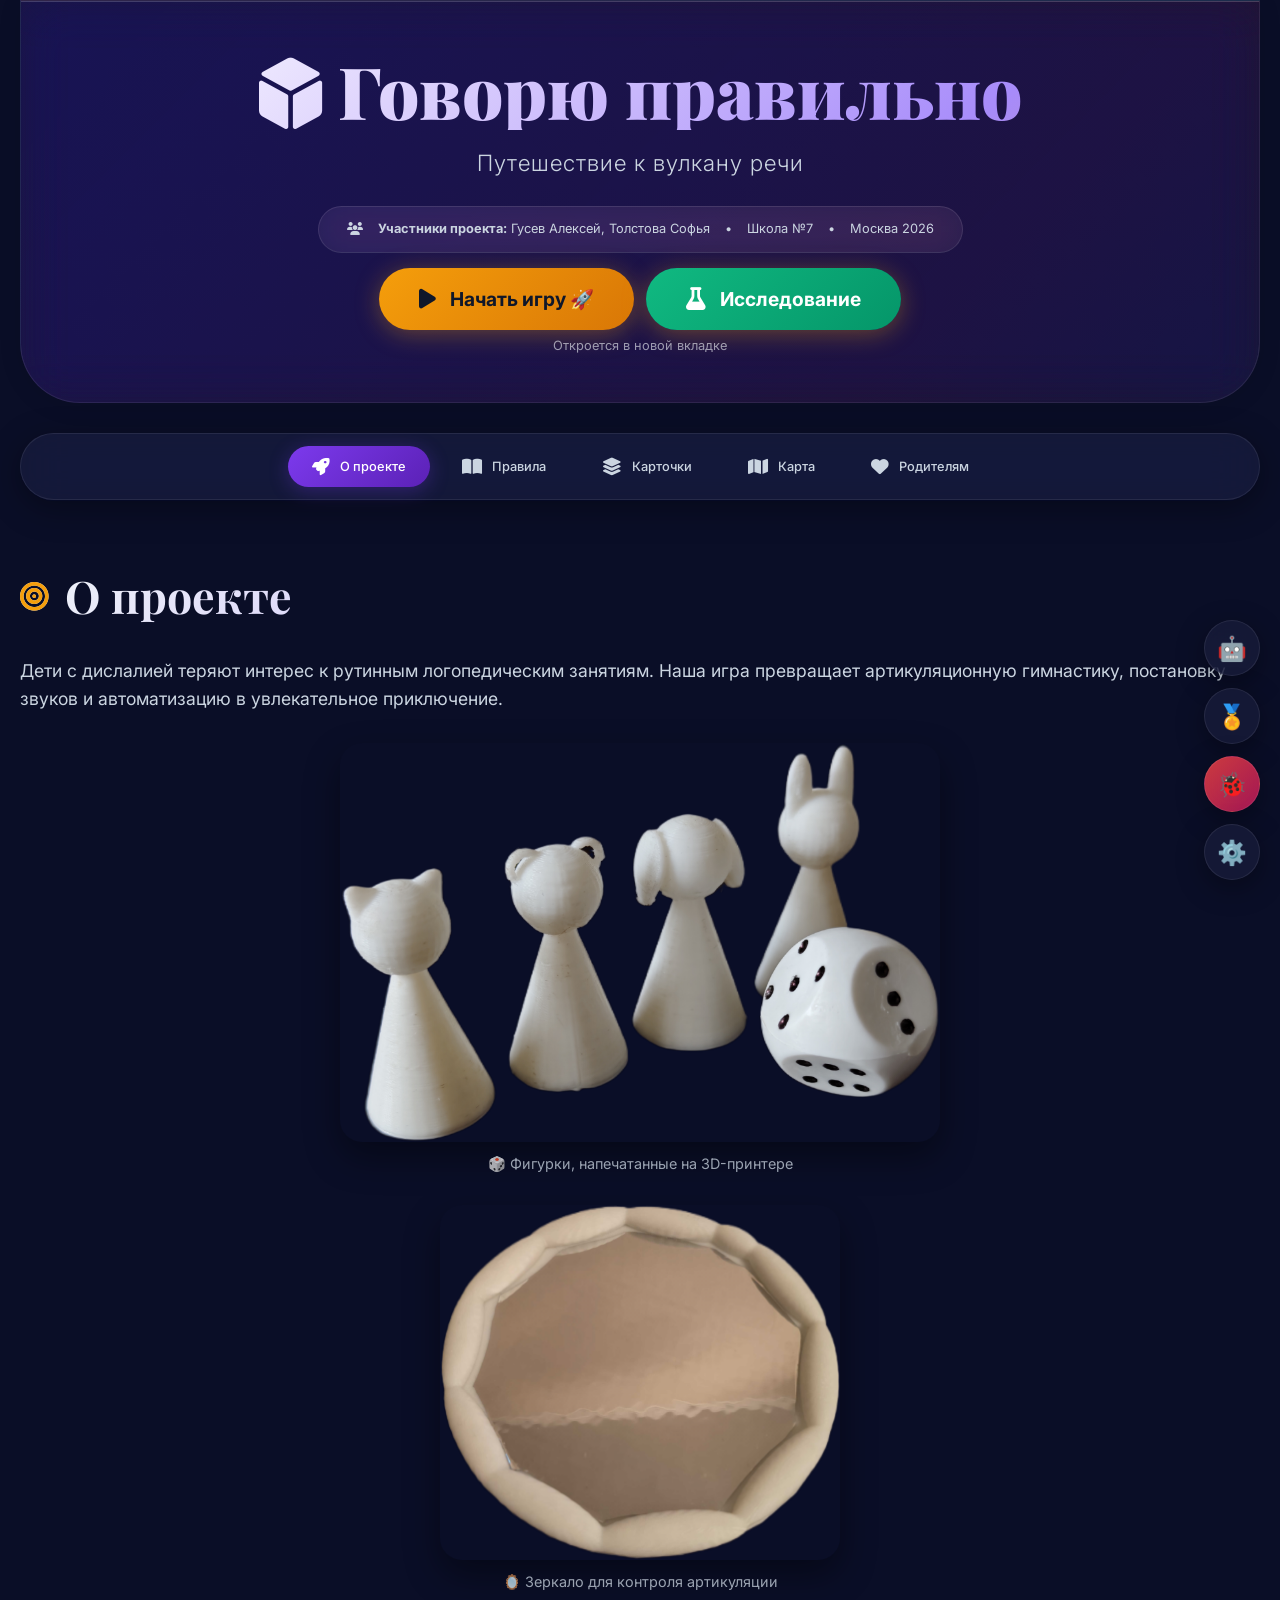
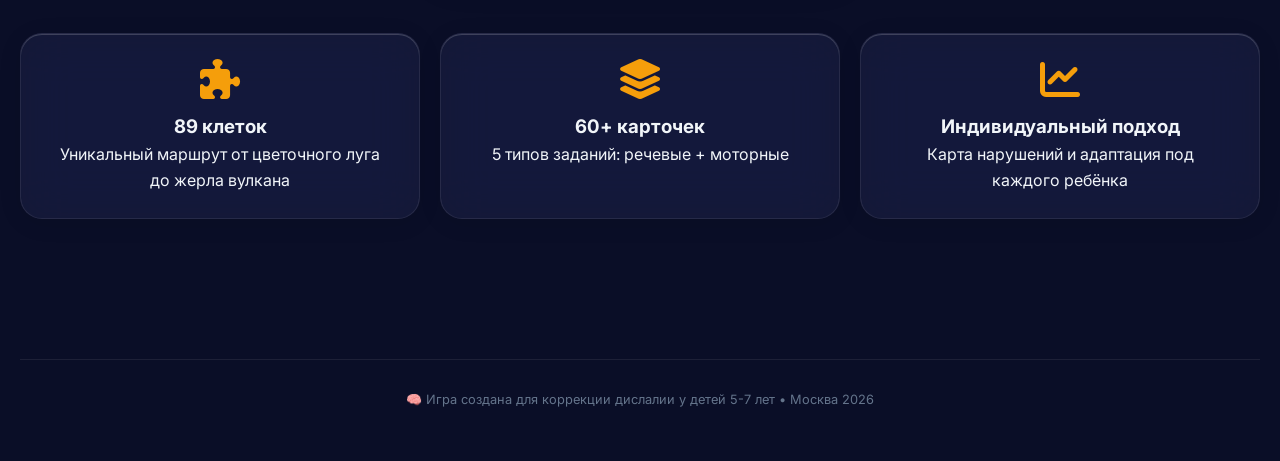
==== commit a5b04274: "Add files via upload" ====
--- a/speech-game/index.html
+++ b/speech-game/index.html
@@ -2,1948 +2,3295 @@
 <html lang="ru">
 <head>
 <meta charset="UTF-8">
-<meta name="viewport" content="width=device-width, initial-scale=1.0, user-scalable=yes">
+<meta name="viewport" content="width=device-width, initial-scale=1.0, user-scalable=yes, viewport-fit=cover">
+<meta name="theme-color" content="#0a0e27">
 <title>Говорю правильно — логопедическая игра</title>
-<link href="https://fonts.googleapis.com/css2?family=Playfair+Display:ital,wght@0,400;0,700;0,900;1,700&family=Inter:wght@300;400;500;600;700;800&family=Share+Tech+Mono&display=swap" rel="stylesheet">
+<link rel="preconnect" href="https://fonts.googleapis.com">
+<link rel="preconnect" href="https://fonts.gstatic.com" crossorigin>
+<link href="https://fonts.googleapis.com/css2?family=Inter:wght@300;400;500;600;700;800;900&family=Playfair+Display:ital,wght@0,400;0,700;0,900;1,700&family=Share+Tech+Mono&family=Comic+Neue:wght@400;700&display=swap" rel="stylesheet">
 <link rel="stylesheet" href="https://cdnjs.cloudflare.com/ajax/libs/font-awesome/6.4.0/css/all.min.css">
+<link rel="stylesheet" href="css/core.css">
 <style>
-:root{--bg-primary:#0a0e27;--bg-secondary:#12163b;--bg-card:rgba(26,30,60,0.7);--glass-border:rgba(255,255,255,0.08);--purple:#7c3aed;--purple-light:#a78bfa;--purple-dark:#5b21b6;--gold:#f59e0b;--gold-light:#fbbf24;--pink:#ec4899;--cyan:#06b6d4;--green:#10b981;--red:#ef4444;--text-primary:#f1f5f9;--text-secondary:#cbd5e1;--text-muted:#64748b;--shadow-glow:0 0 40px rgba(124,58,237,.15);--shadow-card:0 8px 32px rgba(0,0,0,.4);--radius:20px;--radius-sm:12px;--transition:0.4s cubic-bezier(0.4,0,0.2,1);--font-size-base:16px;--btn-padding:12px 28px;--font-family:'Inter',sans-serif;}
-[data-theme="official"]{--bg-primary:#f1f5f9;--bg-secondary:#e2e8f0;--bg-card:rgba(255,255,255,.92);--glass-border:rgba(0,0,0,.08);--purple:#1e40af;--purple-light:#3b82f6;--purple-dark:#1e3a8a;--gold:#d97706;--gold-light:#f59e0b;--text-primary:#0f172a;--text-secondary:#334155;--text-muted:#64748b;--shadow-glow:0 0 40px rgba(30,64,175,.08);--shadow-card:0 2px 8px rgba(0,0,0,.06);}
-[data-theme="elderly"]{--bg-primary:#fff;--bg-secondary:#e5e7eb;--bg-card:rgba(255,255,255,.96);--glass-border:rgba(0,0,0,.2);--purple:#1e40af;--purple-light:#2563eb;--purple-dark:#1e3a8a;--gold:#b45309;--text-primary:#000;--text-secondary:#1f2937;--text-muted:#4b5563;--shadow-glow:0 0 60px rgba(30,64,175,.1);--shadow-card:0 4px 20px rgba(0,0,0,.08);--font-size-base:22px;--btn-padding:18px 40px;--radius:24px;--radius-sm:16px;}
-[data-theme="sakura"]{--bg-primary:#fdf2f8;--bg-secondary:#fce7f3;--bg-card:rgba(255,255,255,.85);--glass-border:rgba(236,72,153,.18);--purple:#be185d;--purple-light:#ec4899;--purple-dark:#831843;--gold:#f97316;--gold-light:#fb923c;--text-primary:#1f2937;--text-secondary:#4b5563;--text-muted:#9ca3af;--shadow-glow:0 0 40px rgba(236,72,153,.2);--shadow-card:0 8px 32px rgba(236,72,153,.12);}
-[data-theme="cosmos"]{--bg-primary:#030014;--bg-secondary:#0a0428;--bg-card:rgba(20,15,60,.6);--glass-border:rgba(139,92,246,.25);--purple:#8b5cf6;--purple-light:#a78bfa;--purple-dark:#6d28d9;--gold:#fbbf24;--gold-light:#fcd34d;--cyan:#22d3ee;--text-primary:#e0e7ff;--text-secondary:#a5b4fc;--text-muted:#6366f1;--shadow-glow:0 0 50px rgba(139,92,246,.4);--shadow-card:0 8px 32px rgba(139,92,246,.2);}
-[data-theme="hacker"]{--bg-primary:#000;--bg-secondary:#0a0a0a;--bg-card:rgba(0,20,0,.7);--glass-border:rgba(0,255,0,.3);--purple:#00ff41;--purple-light:#4ade80;--purple-dark:#16a34a;--gold:#00ff41;--gold-light:#22c55e;--cyan:#00ff41;--green:#00ff41;--red:#ff0040;--text-primary:#00ff41;--text-secondary:#22c55e;--text-muted:#16a34a;--shadow-glow:0 0 40px rgba(0,255,65,.4);--shadow-card:0 8px 32px rgba(0,255,65,.15);--font-family:'Share Tech Mono','Courier New',monospace;}
-[data-theme="summer"]{--bg-primary:#fef9c3;--bg-secondary:#fef08a;--bg-card:rgba(255,255,255,.82);--glass-border:rgba(251,191,36,.35);--purple:#ea580c;--purple-light:#fb923c;--purple-dark:#c2410c;--gold:#f59e0b;--gold-light:#fbbf24;--text-primary:#1f2937;--text-secondary:#4b5563;--text-muted:#9ca3af;--shadow-glow:0 0 40px rgba(251,146,60,.25);--shadow-card:0 8px 32px rgba(251,146,60,.15);}
-[data-theme="autumn"]{--bg-primary:#fef3c7;--bg-secondary:#fed7aa;--bg-card:rgba(255,255,255,.82);--glass-border:rgba(217,119,6,.3);--purple:#b45309;--purple-light:#f97316;--purple-dark:#7c2d12;--gold:#d97706;--gold-light:#f59e0b;--text-primary:#1f2937;--text-secondary:#4b5563;--text-muted:#9ca3af;--shadow-glow:0 0 40px rgba(217,119,6,.25);--shadow-card:0 8px 32px rgba(180,83,9,.15);}
-[data-theme="winter"]{--bg-primary:#e0f2fe;--bg-secondary:#bae6fd;--bg-card:rgba(255,255,255,.88);--glass-border:rgba(2,132,199,.22);--purple:#0369a1;--purple-light:#0ea5e9;--purple-dark:#075985;--gold:#0891b2;--gold-light:#22d3ee;--text-primary:#0c4a6e;--text-secondary:#475569;--text-muted:#94a3b8;--shadow-glow:0 0 40px rgba(14,165,233,.22);--shadow-card:0 8px 32px rgba(2,132,199,.14);}
-[data-theme="spring"]{--bg-primary:#ecfccb;--bg-secondary:#d9f99d;--bg-card:rgba(255,255,255,.82);--glass-border:rgba(22,163,74,.22);--purple:#15803d;--purple-light:#4ade80;--purple-dark:#166534;--gold:#ca8a04;--gold-light:#facc15;--text-primary:#14532d;--text-secondary:#475569;--text-muted:#94a3b8;--shadow-glow:0 0 40px rgba(34,197,94,.22);--shadow-card:0 8px 32px rgba(22,163,74,.14);}
-[data-theme="ocean"]{--bg-primary:#082f49;--bg-secondary:#0c4a6e;--bg-card:rgba(12,74,110,.6);--glass-border:rgba(34,211,238,.3);--purple:#06b6d4;--purple-light:#22d3ee;--purple-dark:#0891b2;--gold:#fbbf24;--gold-light:#fcd34d;--cyan:#67e8f9;--green:#10b981;--red:#f43f5e;--text-primary:#e0f2fe;--text-secondary:#a5f3fc;--text-muted:#67e8f9;--shadow-glow:0 0 50px rgba(34,211,238,.3);--shadow-card:0 8px 32px rgba(6,182,212,.2);}
-*{margin:0;padding:0;box-sizing:border-box;}
-html{scroll-behavior:smooth;}
-body{font-family:var(--font-family);background:var(--bg-primary);color:var(--text-primary);min-height:100vh;overflow-x:hidden;line-height:1.6;font-size:var(--font-size-base);transition:background .5s,color .5s;position:relative;}
-#particles-canvas,#sakura-canvas,#cosmos-canvas,#hacker-canvas{position:fixed;top:0;left:0;width:100%;height:100%;z-index:0;pointer-events:none;display:none;}
-[data-theme="game"] #particles-canvas,:root:not([data-theme]) #particles-canvas,[data-theme="official"] #particles-canvas,[data-theme="elderly"] #particles-canvas,[data-theme="summer"] #particles-canvas,[data-theme="autumn"] #particles-canvas,[data-theme="winter"] #particles-canvas,[data-theme="spring"] #particles-canvas,[data-theme="ocean"] #particles-canvas{display:block;}
-[data-theme="sakura"] #sakura-canvas{display:block;}
-[data-theme="cosmos"] #cosmos-canvas{display:block;}
-[data-theme="hacker"] #hacker-canvas{display:block;}
-.app{position:relative;z-index:10;max-width:1440px;margin:0 auto;padding:0 20px 20px;}
-
-/* ДЕКОРАЦИИ: САКУРА */
-.sakura-bg{position:fixed;inset:0;z-index:0;pointer-events:none;display:none;overflow:hidden;}
-[data-theme="sakura"] .sakura-bg{display:block;}
-.sakura-bg .sky{position:absolute;inset:0;background:linear-gradient(180deg,#fce7f3 0%,#fbcfe8 20%,#fde68a 55%,#fed7aa 75%,#fecaca 100%);}
-.sakura-bg .sun{position:absolute;bottom:35%;left:50%;transform:translateX(-50%);width:180px;height:180px;border-radius:50%;background:radial-gradient(circle,rgba(255,237,213,.9) 0%,rgba(251,146,60,.6) 40%,rgba(249,115,22,.2) 70%,transparent 100%);filter:blur(2px);}
-.sakura-bg .fuji{position:absolute;bottom:0;left:0;width:100%;height:55%;z-index:1;}
-.sakura-bg .branch-tr{position:absolute;top:-20px;right:-20px;width:500px;height:400px;z-index:3;}
-.sakura-bg .branch-bl{position:absolute;bottom:-20px;left:-20px;width:450px;height:350px;z-index:3;}
-.sakura-bg .ground{position:absolute;bottom:0;left:0;width:100%;height:15%;background:linear-gradient(180deg,transparent 0%,rgba(190,24,93,.1) 40%,rgba(131,24,67,.25) 100%);z-index:2;}
-.sakura-bg .cloud{position:absolute;background:rgba(255,255,255,.5);border-radius:100px;filter:blur(15px);animation:cloudMove 60s linear infinite;}
-.sakura-bg .cloud.c1{top:15%;left:-20%;width:300px;height:60px;}
-.sakura-bg .cloud.c2{top:25%;left:-40%;width:400px;height:70px;animation-delay:-20s;}
-@keyframes cloudMove{0%{transform:translateX(0);}100%{transform:translateX(150vw);}}
-
-/* ДЕКОРАЦИИ: КОСМОС */
-.cosmos-bg{position:fixed;inset:0;z-index:0;pointer-events:none;display:none;overflow:hidden;background:radial-gradient(ellipse at bottom,#1b2735 0%,#090a0f 100%);}
-[data-theme="cosmos"] .cosmos-bg{display:block;}
-.cosmos-bg .nebula{position:absolute;border-radius:50%;filter:blur(80px);opacity:.4;}
-.cosmos-bg .nebula.n1{top:10%;left:5%;width:500px;height:400px;background:radial-gradient(circle,#8b5cf6,transparent);}
-.cosmos-bg .nebula.n2{bottom:15%;right:10%;width:600px;height:500px;background:radial-gradient(circle,#ec4899,transparent);}
-.cosmos-bg .nebula.n3{top:40%;left:45%;width:400px;height:400px;background:radial-gradient(circle,#06b6d4,transparent);opacity:.25;}
-.cosmos-bg .planet{position:absolute;border-radius:50%;box-shadow:inset -20px -20px 60px rgba(0,0,0,.7),0 0 60px rgba(139,92,246,.4);animation:planetFloat 20s ease-in-out infinite;}
-.cosmos-bg .planet.p1{top:15%;right:8%;width:100px;height:100px;background:radial-gradient(circle at 30% 30%,#fbbf24,#7c2d12 70%);}
-.cosmos-bg .planet.p2{bottom:20%;left:6%;width:140px;height:140px;background:radial-gradient(circle at 40% 30%,#a78bfa,#4c1d95 70%);animation-delay:-5s;}
-.cosmos-bg .planet.p3{top:55%;right:25%;width:60px;height:60px;background:radial-gradient(circle at 30% 30%,#22d3ee,#0e7490 70%);animation-delay:-10s;}
-@keyframes planetFloat{0%,100%{transform:translateY(0) rotate(0);}50%{transform:translateY(-30px) rotate(5deg);}}
-.cosmos-bg .rocket{position:absolute;font-size:40px;animation:rocketMove 25s linear infinite;filter:drop-shadow(0 0 20px rgba(251,191,36,.6));}
-@keyframes rocketMove{0%{top:100%;left:-5%;transform:rotate(-45deg);}100%{top:-10%;left:105%;transform:rotate(-45deg);}}
-
-/* ДЕКОРАЦИИ: ХАКЕР */
-.hacker-bg{position:fixed;inset:0;z-index:0;pointer-events:none;display:none;overflow:hidden;background:#000;}
-[data-theme="hacker"] .hacker-bg{display:block;}
-.hacker-bg .grid{position:absolute;inset:0;background-image:linear-gradient(rgba(0,255,65,.06) 1px,transparent 1px),linear-gradient(90deg,rgba(0,255,65,.06) 1px,transparent 1px);background-size:40px 40px;animation:gridScroll 20s linear infinite;}
-@keyframes gridScroll{0%{background-position:0 0;}100%{background-position:40px 40px;}}
-.hacker-bg .scanline{position:absolute;left:0;width:100%;height:3px;background:linear-gradient(90deg,transparent,#00ff41,transparent);box-shadow:0 0 20px #00ff41;animation:scanMove 6s linear infinite;opacity:.6;}
-@keyframes scanMove{0%{top:0;}100%{top:100%;}}
-.hacker-bg::after{content:'';position:absolute;inset:0;background:repeating-linear-gradient(0deg,rgba(0,255,65,.03) 0px,rgba(0,255,65,.03) 1px,transparent 1px,transparent 3px);pointer-events:none;}
-
-/* ==========================================================
-   ДЕКОРАЦИИ: ЛЕТО — японская деревня с детализированными домами
-   ========================================================== */
-.summer-bg{position:fixed;inset:0;z-index:0;pointer-events:none;display:none;overflow:hidden;}
-[data-theme="summer"] .summer-bg{display:block;}
-.summer-bg .sky-summer{position:absolute;inset:0;background:linear-gradient(180deg,#fef9c3 0%,#fef3c7 25%,#fde68a 50%,#fcd34d 80%,#fbbf24 100%);}
-.summer-bg .sun-summer{position:absolute;top:60px;right:10%;width:200px;height:200px;border-radius:50%;background:radial-gradient(circle,rgba(255,255,255,1) 0%,rgba(255,237,213,.95) 20%,rgba(251,191,36,.7) 50%,rgba(249,115,22,.2) 80%,transparent 100%);filter:blur(3px);animation:summerSun 8s ease-in-out infinite;}
-@keyframes summerSun{0%,100%{transform:scale(1) rotate(0);}50%{transform:scale(1.05) rotate(2deg);}}
-
-/* Облака лета с объёмом */
-.summer-bg .cloud-summer{position:absolute;background:rgba(255,255,255,.9);border-radius:100px;filter:blur(1px);box-shadow:0 10px 30px rgba(251,191,36,.15);}
-.summer-bg .cloud-summer::before,.summer-bg .cloud-summer::after{content:'';position:absolute;background:inherit;border-radius:50%;box-shadow:inherit;}
-.summer-bg .cloud-summer.cs1{top:6%;left:5%;width:180px;height:55px;animation:cloudFloat1 45s linear infinite;}
-.summer-bg .cloud-summer.cs1::before{width:90px;height:90px;top:-45px;left:25px;}
-.summer-bg .cloud-summer.cs1::after{width:65px;height:65px;top:-30px;left:105px;}
-.summer-bg .cloud-summer.cs2{top:12%;left:40%;width:240px;height:70px;animation:cloudFloat2 60s linear infinite;}
-.summer-bg .cloud-summer.cs2::before{width:120px;height:120px;top:-60px;left:35px;}
-.summer-bg .cloud-summer.cs2::after{width:85px;height:85px;top:-40px;left:140px;}
-.summer-bg .cloud-summer.cs3{top:4%;right:5%;width:200px;height:60px;animation:cloudFloat1 55s linear infinite reverse;}
-.summer-bg .cloud-summer.cs3::before{width:100px;height:100px;top:-50px;left:28px;}
-.summer-bg .cloud-summer.cs3::after{width:70px;height:70px;top:-35px;left:115px;}
-@keyframes cloudFloat1{0%{transform:translateX(0);}100%{transform:translateX(30vw);}}
-@keyframes cloudFloat2{0%{transform:translateX(0);}100%{transform:translateX(-25vw);}}
-
-/* Гора Фудзи */
-.summer-bg .fuji-summer{position:absolute;bottom:32%;left:50%;transform:translateX(-50%);width:80%;height:38%;opacity:.95;z-index:1;filter:drop-shadow(0 4px 20px rgba(45,90,61,.3));}
-
-/* Марево от жары */
-.summer-bg .heat-shimmer{position:absolute;bottom:18%;left:0;width:100%;height:15%;background:linear-gradient(180deg,transparent,rgba(255,255,255,.25) 50%,transparent);filter:blur(10px);animation:heatShimmer 6s ease-in-out infinite;z-index:4;pointer-events:none;}
-@keyframes heatShimmer{0%,100%{opacity:.3;transform:translateY(0) scaleX(1);}50%{opacity:.7;transform:translateY(-5px) scaleX(1.02);}}
-
-/* Японская деревня с черепичными крышами */
-.summer-bg .village-summer{position:absolute;bottom:16%;left:0;width:100%;height:30%;z-index:2;}
-
-/* Дорога, уходящая вдаль */
-.summer-bg .road-summer{position:absolute;bottom:0;left:0;width:100%;height:20%;z-index:3;}
-
-/* Поле на переднем плане */
-.summer-bg .field{position:absolute;bottom:0;left:0;width:100%;height:10%;background:linear-gradient(180deg,rgba(217,180,120,.5) 0%,rgba(180,140,80,.9) 100%);z-index:5;}
-
-/* Трава/кустики */
-.summer-bg .grass-patch{position:absolute;bottom:8%;width:60px;height:30px;background:radial-gradient(ellipse at bottom,#4a7c2e 0%,transparent 70%);z-index:5;}
-
-/* ==========================================================
-   ДЕКОРАЦИИ: ОСЕНЬ — детализированный парк
-   ========================================================== */
-.autumn-bg{position:fixed;inset:0;z-index:0;pointer-events:none;display:none;overflow:hidden;}
-[data-theme="autumn"] .autumn-bg{display:block;}
-.autumn-bg .sky-autumn{position:absolute;inset:0;background:linear-gradient(180deg,#fef3c7 0%,#fed7aa 30%,#fdba74 60%,#fb923c 85%,#ea580c 100%);}
-.autumn-bg .sun-autumn{position:absolute;top:80px;right:12%;width:180px;height:180px;border-radius:50%;background:radial-gradient(circle,rgba(255,237,213,.95) 0%,rgba(254,215,170,.8) 30%,rgba(251,146,60,.4) 60%,transparent 100%);filter:blur(5px);}
-.autumn-bg .mist{position:absolute;top:45%;left:0;width:100%;height:30%;background:linear-gradient(180deg,transparent,rgba(255,255,255,.4),transparent);filter:blur(30px);animation:mistFloat 25s ease-in-out infinite;}
-@keyframes mistFloat{0%,100%{transform:translateX(0);}50%{transform:translateX(30px);}}
-.autumn-bg .trees{position:absolute;bottom:12%;left:0;width:100%;height:75%;z-index:2;}
-.autumn-bg .ground-autumn{position:absolute;bottom:0;left:0;width:100%;height:16%;background:linear-gradient(180deg,rgba(180,83,9,.7) 0%,rgba(124,45,18,.95) 100%);z-index:3;}
-.autumn-bg .ground-autumn::after{content:'';position:absolute;inset:0;background-image:radial-gradient(circle at 8% 30%,rgba(251,146,60,.9) 3px,transparent 4px),radial-gradient(circle at 18% 60%,rgba(217,119,6,.9) 4px,transparent 5px),radial-gradient(circle at 28% 25%,rgba(249,115,22,.8) 3px,transparent 4px),radial-gradient(circle at 38% 55%,rgba(180,83,9,.9) 4px,transparent 5px),radial-gradient(circle at 48% 35%,rgba(251,146,60,.85) 3px,transparent 4px),radial-gradient(circle at 58% 65%,rgba(217,119,6,.9) 4px,transparent 5px),radial-gradient(circle at 68% 30%,rgba(249,115,22,.8) 3px,transparent 4px),radial-gradient(circle at 78% 55%,rgba(180,83,9,.9) 4px,transparent 5px),radial-gradient(circle at 88% 40%,rgba(251,146,60,.85) 3px,transparent 4px),radial-gradient(circle at 96% 70%,rgba(217,119,6,.9) 4px,transparent 5px);background-size:300px 100%;}
-
-/* ==========================================================
-   ДЕКОРАЦИИ: ЗИМА — заснеженный лес
-   ========================================================== */
-.winter-bg{position:fixed;inset:0;z-index:0;pointer-events:none;display:none;overflow:hidden;}
-[data-theme="winter"] .winter-bg{display:block;}
-.winter-bg .sky-winter{position:absolute;inset:0;background:linear-gradient(180deg,#0c4a6e 0%,#075985 20%,#0369a1 40%,#0ea5e9 60%,#7dd3fc 80%,#bae6fd 100%);}
-.winter-bg .moon{position:absolute;top:70px;right:14%;width:130px;height:130px;border-radius:50%;background:radial-gradient(circle,rgba(255,255,255,1) 0%,rgba(254,254,254,.95) 40%,rgba(224,242,254,.6) 70%,rgba(224,242,254,.2) 90%,transparent 100%);box-shadow:0 0 100px rgba(224,242,254,.9),0 0 200px rgba(224,242,254,.4);}
-.winter-bg .stars{position:absolute;inset:0;}
-.winter-bg .star{position:absolute;width:3px;height:3px;background:#fff;border-radius:50%;animation:twinkle 3s ease-in-out infinite;box-shadow:0 0 6px #fff;}
-@keyframes twinkle{0%,100%{opacity:.3;transform:scale(1);}50%{opacity:1;transform:scale(1.3);}}
-.winter-bg .firs{position:absolute;bottom:10%;left:0;width:100%;height:70%;z-index:2;filter:drop-shadow(0 4px 15px rgba(0,0,0,.25));}
-.winter-bg .snow-drifts{position:absolute;bottom:0;left:0;width:100%;height:22%;z-index:3;}
-
-/* ==========================================================
-   ДЕКОРАЦИИ: ВЕСНА — цветущий луг с сакурой
-   ========================================================== */
-.spring-bg{position:fixed;inset:0;z-index:0;pointer-events:none;display:none;overflow:hidden;}
-[data-theme="spring"] .spring-bg{display:block;}
-.spring-bg .sky-spring{position:absolute;inset:0;background:linear-gradient(180deg,#ecfccb 0%,#d9f99d 30%,#bef264 60%,#a3e635 85%,#84cc16 100%);}
-.spring-bg .sun-spring{position:absolute;top:60px;right:12%;width:140px;height:140px;border-radius:50%;background:radial-gradient(circle,rgba(255,255,255,1) 0%,rgba(254,240,138,.95) 40%,rgba(250,204,21,.5) 70%,transparent 100%);filter:blur(3px);}
-.spring-bg .sun-spring::after{content:'';position:absolute;inset:-30px;border-radius:50%;background:radial-gradient(circle,rgba(254,240,138,.4) 0%,transparent 70%);animation:sunPulse 4s ease-in-out infinite;}
-@keyframes sunPulse{0%,100%{transform:scale(1);opacity:.5;}50%{transform:scale(1.15);opacity:.8;}}
-.spring-bg .hills{position:absolute;bottom:22%;left:0;width:100%;height:30%;}
-.spring-bg .bloom-tree{position:absolute;bottom:16%;right:4%;width:340px;height:480px;opacity:.95;filter:drop-shadow(0 8px 25px rgba(22,163,74,.3));z-index:2;}
-.spring-bg .meadow{position:absolute;bottom:0;left:0;width:100%;height:22%;background:linear-gradient(180deg,rgba(163,230,53,.6) 0%,rgba(132,204,22,.85) 40%,rgba(101,163,13,.98) 100%);z-index:3;}
-.spring-bg .meadow::after{content:'';position:absolute;top:0;left:0;width:100%;height:100%;background-image:radial-gradient(circle at 8% 40%,rgba(236,72,153,.9) 3px,transparent 4px),radial-gradient(circle at 20% 70%,rgba(250,204,21,.95) 3px,transparent 4px),radial-gradient(circle at 30% 30%,rgba(255,255,255,.95) 3px,transparent 4px),radial-gradient(circle at 42% 60%,rgba(236,72,153,.85) 3px,transparent 4px),radial-gradient(circle at 55% 40%,rgba(250,204,21,.9) 3px,transparent 4px),radial-gradient(circle at 65% 70%,rgba(255,255,255,.9) 3px,transparent 4px),radial-gradient(circle at 78% 35%,rgba(236,72,153,.9) 3px,transparent 4px),radial-gradient(circle at 88% 60%,rgba(250,204,21,.95) 3px,transparent 4px),radial-gradient(circle at 95% 45%,rgba(255,255,255,.9) 3px,transparent 4px);background-size:250px 130px;animation:flowersSway 6s ease-in-out infinite;}
-@keyframes flowersSway{0%,100%{transform:skewX(0);}50%{transform:skewX(2deg);}}
-
-/* ==========================================================
-   ДЕКОРАЦИИ: ОКЕАН — волны + дымка
-   ========================================================== */
-.ocean-bg{position:fixed;inset:0;z-index:0;pointer-events:none;display:none;overflow:hidden;background:linear-gradient(180deg,#0c4a6e 0%,#075985 20%,#0369a1 40%,#0891b2 65%,#06b6d4 100%);}
-[data-theme="ocean"] .ocean-bg{display:block;}
-.ocean-bg .haze{position:absolute;top:0;left:0;width:100%;height:50%;background:linear-gradient(180deg,rgba(224,242,254,.4) 0%,rgba(186,230,253,.2) 40%,transparent 100%);filter:blur(30px);}
-.ocean-bg .sun-ray{position:absolute;top:15%;left:50%;transform:translateX(-50%);width:800px;height:600px;background:radial-gradient(ellipse at 50% 0%,rgba(251,191,36,.4) 0%,rgba(251,191,36,.15) 30%,transparent 60%);filter:blur(20px);pointer-events:none;}
-.ocean-bg .wave-layer{position:absolute;bottom:0;left:-5%;width:110%;background-repeat:repeat-x;background-position:0 bottom;}
-.ocean-bg .wave-layer.w1{height:35%;background-image:url("data:image/svg+xml,%3Csvg xmlns='http://www.w3.org/2000/svg' viewBox='0 0 1200 80' preserveAspectRatio='none'%3E%3Cpath d='M0,40 Q150,10 300,40 T600,40 T900,40 T1200,40 V80 H0 Z' fill='rgba(6,182,212,0.15)'/%3E%3C/svg%3E");background-size:1200px 100%;animation:waveMove1 12s linear infinite;}
-.ocean-bg .wave-layer.w2{height:26%;background-image:url("data:image/svg+xml,%3Csvg xmlns='http://www.w3.org/2000/svg' viewBox='0 0 1200 80' preserveAspectRatio='none'%3E%3Cpath d='M0,40 Q200,20 400,40 T800,40 T1200,40 V80 H0 Z' fill='rgba(34,211,238,0.28)'/%3E%3C/svg%3E");background-size:1200px 100%;animation:waveMove2 9s linear infinite;opacity:.85;}
-.ocean-bg .wave-layer.w3{height:19%;background-image:url("data:image/svg+xml,%3Csvg xmlns='http://www.w3.org/2000/svg' viewBox='0 0 1200 80' preserveAspectRatio='none'%3E%3Cpath d='M0,40 Q100,15 200,40 T400,40 T600,40 T800,40 T1000,40 T1200,40 V80 H0 Z' fill='rgba(103,232,249,0.45)'/%3E%3C/svg%3E");background-size:1200px 100%;animation:waveMove3 6s linear infinite;opacity:.9;}
-.ocean-bg .wave-layer.w4{height:13%;background-image:url("data:image/svg+xml,%3Csvg xmlns='http://www.w3.org/2000/svg' viewBox='0 0 1200 80' preserveAspectRatio='none'%3E%3Cpath d='M0,40 Q80,20 160,40 T320,40 T480,40 T640,40 T800,40 T960,40 T1120,40 T1200,40 V80 H0 Z' fill='rgba(165,243,252,0.6)'/%3E%3C/svg%3E");background-size:1200px 100%;animation:waveMove4 4s linear infinite;}
-.ocean-bg .wave-layer.w5{height:8%;background-image:url("data:image/svg+xml,%3Csvg xmlns='http://www.w3.org/2000/svg' viewBox='0 0 1200 80' preserveAspectRatio='none'%3E%3Cpath d='M0,40 Q60,25 120,40 T240,40 T360,40 T480,40 T600,40 T720,40 T840,40 T960,40 T1080,40 T1200,40 V80 H0 Z' fill='rgba(224,242,254,0.75)'/%3E%3C/svg%3E");background-size:1200px 100%;animation:waveMove5 3s linear infinite;}
-@keyframes waveMove1{0%{background-position:0 bottom;}100%{background-position:1200px bottom;}}
-@keyframes waveMove2{0%{background-position:0 bottom;}100%{background-position:-1200px bottom;}}
-@keyframes waveMove3{0%{background-position:0 bottom;}100%{background-position:1200px bottom;}}
-@keyframes waveMove4{0%{background-position:0 bottom;}100%{background-position:-1200px bottom;}}
-@keyframes waveMove5{0%{background-position:0 bottom;}100%{background-position:1200px bottom;}}
-.ocean-bg .bubbles-container{position:absolute;inset:0;overflow:hidden;}
-.ocean-bg .ocean-bubble{position:absolute;border-radius:50%;background:radial-gradient(circle at 30% 30%,rgba(255,255,255,.9),rgba(34,211,238,.3));box-shadow:inset 0 0 8px rgba(255,255,255,.5),0 0 12px rgba(34,211,238,.4);animation:oceanBubbleRise linear infinite;}
-@keyframes oceanBubbleRise{0%{bottom:-5%;opacity:0;}10%{opacity:1;}90%{opacity:1;}100%{bottom:105%;opacity:0;}}
-
-/* Стили для тем */
-[data-theme="cosmos"] .app{color:#e0e7ff;}
-[data-theme="cosmos"] header{background:linear-gradient(135deg,rgba(139,92,246,.15),rgba(6,182,212,.1),rgba(236,72,153,.1));border-color:rgba(139,92,246,.3);}
-[data-theme="cosmos"] header h1{background:linear-gradient(135deg,#a78bfa,#22d3ee,#ec4899,#a78bfa);background-size:200% 200%;-webkit-background-clip:text;-webkit-text-fill-color:transparent;background-clip:text;animation:shimmerText 8s ease-in-out infinite;}
-[data-theme="hacker"] header{background:rgba(0,20,0,.7);border-color:#00ff41;box-shadow:0 0 40px rgba(0,255,65,.3);animation:none;}
-[data-theme="hacker"] header h1{background:none;-webkit-text-fill-color:#00ff41;color:#00ff41;text-shadow:0 0 20px #00ff41,0 0 40px #00ff41;animation:hackerGlitch 4s ease-in-out infinite;font-family:'Share Tech Mono',monospace;}
-@keyframes hackerGlitch{0%,90%,100%{text-shadow:0 0 20px #00ff41,0 0 40px #00ff41;}92%{text-shadow:-3px 0 #ff0040,3px 0 #00ffff;}94%{text-shadow:3px 0 #ff0040,-3px 0 #00ffff;}}
-[data-theme="hacker"] header .subtitle .highlight{color:#00ff41;}
-[data-theme="hacker"] .authors-badge{background:rgba(0,20,0,.8);border-color:#00ff41;color:#00ff41;}
-[data-theme="summer"] header{background:linear-gradient(135deg,rgba(251,191,36,.18),rgba(249,115,22,.12),rgba(251,191,36,.18));animation:none;border-color:rgba(251,191,36,.4);}
-[data-theme="summer"] header h1{background:linear-gradient(135deg,#c2410c,#ea580c,#f59e0b,#fbbf24);background-size:200% 200%;-webkit-background-clip:text;-webkit-text-fill-color:transparent;background-clip:text;animation:shimmerText 8s ease-in-out infinite;}
-[data-theme="autumn"] header{background:linear-gradient(135deg,rgba(217,119,6,.15),rgba(249,115,22,.12),rgba(217,119,6,.15));animation:none;border-color:rgba(217,119,6,.35);}
-[data-theme="autumn"] header h1{background:linear-gradient(135deg,#7c2d12,#b45309,#ea580c,#f59e0b);background-size:200% 200%;-webkit-background-clip:text;-webkit-text-fill-color:transparent;background-clip:text;animation:shimmerText 8s ease-in-out infinite;}
-[data-theme="winter"] header{background:linear-gradient(135deg,rgba(14,165,233,.15),rgba(186,230,253,.2),rgba(14,165,233,.15));animation:none;border-color:rgba(14,165,233,.3);}
-[data-theme="winter"] header h1{background:linear-gradient(135deg,#075985,#0284c7,#0ea5e9,#22d3ee);background-size:200% 200%;-webkit-background-clip:text;-webkit-text-fill-color:transparent;background-clip:text;animation:shimmerText 8s ease-in-out infinite;}
-[data-theme="winter"] header .subtitle{color:#0c4a6e;}
-[data-theme="winter"] .authors-badge{background:rgba(255,255,255,.8);border-color:rgba(14,165,233,.3);color:#0c4a6e;}
-[data-theme="spring"] header{background:linear-gradient(135deg,rgba(34,197,94,.15),rgba(190,242,100,.18),rgba(34,197,94,.15));animation:none;border-color:rgba(34,197,94,.3);}
-[data-theme="spring"] header h1{background:linear-gradient(135deg,#166534,#15803d,#4ade80,#86efac);background-size:200% 200%;-webkit-background-clip:text;-webkit-text-fill-color:transparent;background-clip:text;animation:shimmerText 8s ease-in-out infinite;}
-[data-theme="spring"] header .subtitle{color:#166534;}
-[data-theme="ocean"] header{background:linear-gradient(135deg,rgba(34,211,238,.18),rgba(8,47,73,.4),rgba(34,211,238,.18));animation:none;border-color:rgba(34,211,238,.35);}
-[data-theme="ocean"] header h1{background:linear-gradient(135deg,#67e8f9,#22d3ee,#a5f3fc,#67e8f9);background-size:200% 200%;-webkit-background-clip:text;-webkit-text-fill-color:transparent;background-clip:text;animation:shimmerText 8s ease-in-out infinite;}
-[data-theme="ocean"] .authors-badge{background:rgba(34,211,238,.1);border-color:rgba(34,211,238,.3);color:#a5f3fc;}
-
-/* Общие элементы */
-.settings-gear{position:fixed;bottom:30px;right:30px;z-index:9999;width:56px;height:56px;border-radius:50%;background:var(--bg-card);backdrop-filter:blur(20px);border:1px solid var(--glass-border);display:flex;align-items:center;justify-content:center;cursor:pointer;transition:.6s cubic-bezier(.34,1.56,.64,1);box-shadow:var(--shadow-card);}
-.settings-gear:hover{transform:scale(1.08) rotate(90deg);border-color:var(--purple);box-shadow:var(--shadow-glow);}
-.settings-gear i{font-size:1.6rem;color:var(--text-primary);transition:.6s;}
-.settings-gear.open i{transform:rotate(180deg);}
-[data-theme="hacker"] .settings-gear{box-shadow:0 0 30px rgba(0,255,65,.5);}
-
-.settings-panel{position:fixed;bottom:100px;right:30px;width:360px;max-width:calc(100vw - 40px);background:var(--bg-card);backdrop-filter:blur(40px);-webkit-backdrop-filter:blur(40px);border:1px solid var(--glass-border);border-radius:var(--radius);padding:28px 30px;box-shadow:var(--shadow-card);transform:scale(0);transform-origin:bottom right;opacity:0;transition:.5s cubic-bezier(.34,1.56,.64,1);z-index:9998;overflow:visible;}
-.settings-panel.open{transform:scale(1);opacity:1;}
-.settings-panel h4{font-size:1.2rem;margin-bottom:20px;color:var(--text-primary);display:flex;align-items:center;gap:10px;}
-.settings-panel .setting-group{margin-bottom:16px;}
-.settings-panel .setting-group label{display:flex;justify-content:space-between;align-items:center;font-size:.9rem;color:var(--text-secondary);font-weight:500;cursor:pointer;}
-.settings-panel .close-settings{width:100%;padding:12px;border:none;border-radius:12px;background:linear-gradient(135deg,var(--purple),var(--purple-dark));color:#fff;font-size:.95rem;font-weight:600;cursor:pointer;font-family:var(--font-family);margin-top:12px;}
-[data-theme="hacker"] .settings-panel .close-settings{background:#00ff41;color:#000;box-shadow:0 0 20px #00ff41;}
-
-.ios-select{position:relative;width:100%;user-select:none;margin-bottom:14px;}
-.ios-select-trigger{display:flex;justify-content:space-between;align-items:center;width:100%;padding:12px 16px;border:1px solid var(--glass-border);background:rgba(255,255,255,.08);backdrop-filter:blur(20px);color:var(--text-primary);font-size:.95rem;cursor:pointer;font-family:inherit;border-radius:14px;}
-.ios-select-trigger:hover{background:rgba(255,255,255,.14);border-color:var(--purple);}
-.ios-chevron{transition:transform .35s cubic-bezier(.34,1.56,.64,1);color:var(--text-muted);flex-shrink:0;}
-.ios-select.open .ios-chevron{transform:rotate(180deg);}
-.ios-select-menu{position:absolute;top:calc(100% + 6px);left:0;right:0;max-height:340px;overflow-y:auto;background:rgba(255,255,255,.82);backdrop-filter:blur(40px);border-radius:16px;border:1px solid rgba(255,255,255,.55);box-shadow:0 20px 50px rgba(0,0,0,.22);padding:6px;opacity:0;transform:translateY(-8px) scale(.96);transform-origin:top;pointer-events:none;transition:all .28s cubic-bezier(.34,1.56,.64,1);z-index:10000;}
-.ios-select.open .ios-select-menu{opacity:1;transform:translateY(0) scale(1);pointer-events:all;}
-.ios-select-option{padding:11px 14px;border-radius:10px;cursor:pointer;font-size:.92rem;color:#1f2937;font-weight:500;display:flex;align-items:center;gap:8px;}
-.ios-select-option:hover{background:rgba(124,58,237,.12);}
-.ios-select-option.selected{background:linear-gradient(135deg,rgba(124,58,237,.9),rgba(91,33,182,.9));color:#fff;font-weight:600;}
-.ios-select-option.selected::after{content:'✓';margin-left:auto;font-weight:900;}
-[data-theme="hacker"] .ios-select-menu,[data-theme="cosmos"] .ios-select-menu,[data-theme="ocean"] .ios-select-menu{background:rgba(20,20,40,.88);border-color:rgba(255,255,255,.15);}
-[data-theme="hacker"] .ios-select-option{color:#e0ffe0;}
-[data-theme="cosmos"] .ios-select-option{color:#e0e7ff;}
-[data-theme="ocean"] .ios-select-option{color:#e0f2fe;}
-[data-theme="hacker"] .ios-select-option:hover{background:rgba(0,255,65,.2);}
-[data-theme="cosmos"] .ios-select-option:hover{background:rgba(139,92,246,.25);}
-[data-theme="ocean"] .ios-select-option:hover{background:rgba(34,211,238,.2);}
-[data-theme="official"] .ios-select-menu,[data-theme="elderly"] .ios-select-menu,[data-theme="sakura"] .ios-select-menu,[data-theme="winter"] .ios-select-menu,[data-theme="spring"] .ios-select-menu,[data-theme="summer"] .ios-select-menu,[data-theme="autumn"] .ios-select-menu{background:rgba(255,255,255,.94);border-color:rgba(0,0,0,.08);}
-
-.ios-switch{position:relative;display:inline-block;width:52px;height:32px;flex-shrink:0;cursor:pointer;}
-.ios-switch input{opacity:0;width:0;height:0;}
-.ios-switch-slider{position:absolute;cursor:pointer;inset:0;background:rgba(120,120,128,.32);border-radius:980px;transition:background .3s;}
-.ios-switch-slider::before{position:absolute;content:"";height:28px;width:28px;left:2px;top:2px;background:#fff;border-radius:50%;transition:transform .3s cubic-bezier(.34,1.56,.64,1);box-shadow:0 3px 8px rgba(0,0,0,.15);}
-.ios-switch input:checked + .ios-switch-slider{background:#34c759;}
-.ios-switch input:checked + .ios-switch-slider::before{transform:translateX(20px);}
-[data-theme="hacker"] .ios-switch input:checked + .ios-switch-slider{background:#00ff41;}
-
-.toggle-switch{position:relative;width:44px;height:24px;background:var(--purple);border-radius:30px;cursor:pointer;transition:.3s;flex-shrink:0;}
-.toggle-switch .toggle-slider{position:absolute;top:2px;left:22px;width:20px;height:20px;background:#fff;border-radius:50%;transition:.3s;box-shadow:0 2px 8px rgba(0,0,0,.3);}
-.toggle-switch.off{background:rgba(100,116,139,.3);}
-.toggle-switch.off .toggle-slider{left:2px;}
-.toggle-label{display:flex;align-items:center;gap:8px;}
-.toggle-label i{width:20px;text-align:center;}
-hr{border:none;border-top:1px solid var(--glass-border);margin:16px 0;}
-.perf-mode-section{background:rgba(239,68,68,.08);border-radius:12px;padding:14px 16px;border:1px solid rgba(239,68,68,.15);margin-bottom:16px;}
-.perf-mode-section .perf-label{font-weight:600;color:var(--text-primary);font-size:.95rem;}
-.perf-mode-section .perf-desc{font-size:.75rem;color:var(--text-muted);margin-top:2px;}
-.btn-reset{width:100%;padding:10px;border:none;border-radius:12px;background:rgba(239,68,68,.12);color:var(--red);font-weight:600;cursor:pointer;font-family:var(--font-family);margin-top:4px;font-size:.9rem;}
-
-header{position:relative;background:linear-gradient(135deg,rgba(124,58,237,.15) 0%,rgba(236,72,153,.1) 25%,rgba(6,182,212,.08) 50%,rgba(124,58,237,.15) 100%);background-size:300% 300%;animation:gradientShift 10s ease-in-out infinite;border-radius:0 0 60px 60px;padding:50px 40px 45px;text-align:center;border:1px solid var(--glass-border);backdrop-filter:blur(20px);margin-bottom:30px;overflow:hidden;}
-[data-theme="official"] header{background:linear-gradient(135deg,#dbeafe,#eff6ff);animation:none;border-color:#d1d5db;}
-[data-theme="elderly"] header{background:linear-gradient(135deg,#e0e7ff,#f0f0f0);animation:none;border-width:2px;}
-[data-theme="sakura"] header{background:linear-gradient(135deg,rgba(255,255,255,.5),rgba(252,231,243,.6),rgba(255,255,255,.5));animation:none;border-color:rgba(236,72,153,.25);}
-@keyframes gradientShift{0%,100%{background-position:0% 50%;}50%{background-position:100% 50%;}}
-header h1{font-family:'Playfair Display',serif;font-size:clamp(2.5rem,6vw,4.5rem);font-weight:900;line-height:1.1;margin-bottom:15px;background:linear-gradient(135deg,#fff 0%,var(--purple-light) 40%,var(--gold) 80%,#fff 100%);background-size:200% 200%;-webkit-background-clip:text;-webkit-text-fill-color:transparent;background-clip:text;animation:shimmerText 6s ease-in-out infinite;}
-[data-theme="official"] header h1{background:linear-gradient(135deg,#1e293b,#1e40af);-webkit-background-clip:text;-webkit-text-fill-color:transparent;background-clip:text;animation:none;}
-[data-theme="elderly"] header h1{background:linear-gradient(135deg,#000,#1e40af);-webkit-background-clip:text;-webkit-text-fill-color:transparent;background-clip:text;animation:none;font-size:clamp(3rem,7vw,5rem);}
-[data-theme="sakura"] header h1{background:linear-gradient(135deg,#831843,#be185d,#f97316,#831843);background-size:200% 200%;-webkit-background-clip:text;-webkit-text-fill-color:transparent;background-clip:text;animation:shimmerText 8s ease-in-out infinite;}
-@keyframes shimmerText{0%,100%{background-position:0% 50%;}50%{background-position:100% 50%;}}
-header .subtitle{font-size:clamp(1rem,2vw,1.4rem);font-weight:300;color:var(--text-secondary);margin-bottom:25px;letter-spacing:1px;}
-header .subtitle .highlight{color:var(--gold);font-weight:600;}
-[data-theme="official"] header .subtitle .highlight{color:var(--purple);}
-[data-theme="sakura"] header .subtitle .highlight{color:#be185d;}
-[data-theme="sakura"] header .subtitle{color:#831843;}
-.authors-badge{display:inline-flex;align-items:center;gap:15px;background:rgba(255,255,255,.05);backdrop-filter:blur(20px);padding:12px 28px;border-radius:50px;border:1px solid rgba(255,255,255,.1);font-size:clamp(.75rem,1vw,.95rem);color:var(--text-secondary);transition:var(--transition);flex-wrap:wrap;justify-content:center;}
-[data-theme="official"] .authors-badge{background:#fff;border-color:#d1d5db;box-shadow:0 2px 8px rgba(0,0,0,.04);}
-[data-theme="elderly"] .authors-badge{background:rgba(0,0,0,.04);border-color:rgba(0,0,0,.15);padding:16px 36px;font-size:1.2rem;border-width:2px;}
-[data-theme="sakura"] .authors-badge{background:rgba(255,255,255,.65);border-color:rgba(236,72,153,.25);color:#831843;}
-.header-buttons{margin-top:15px;display:flex;gap:12px;justify-content:center;flex-wrap:wrap;}
-.btn-start-game{display:inline-flex;align-items:center;gap:14px;padding:16px 40px;background:linear-gradient(135deg,#f59e0b,#d97706);border:none;border-radius:60px;font-size:1.2rem;font-weight:700;color:#0f172a;cursor:pointer;transition:all .3s cubic-bezier(.4,0,.2,1);text-decoration:none;box-shadow:0 4px 25px rgba(245,158,11,.35);font-family:var(--font-family);}
-.btn-start-game:hover{transform:translateY(-3px) scale(1.02);box-shadow:0 8px 40px rgba(245,158,11,.5);}
-.btn-start-game i{font-size:1.4rem;}
-[data-theme="sakura"] .btn-start-game{background:linear-gradient(135deg,#ec4899,#be185d);color:#fff;box-shadow:0 4px 25px rgba(236,72,153,.4);}
-[data-theme="cosmos"] .btn-start-game{background:linear-gradient(135deg,#8b5cf6,#ec4899);color:#fff;box-shadow:0 4px 25px rgba(139,92,246,.5);}
-[data-theme="hacker"] .btn-start-game{background:#000;color:#00ff41;border:2px solid #00ff41;box-shadow:0 0 20px #00ff41,inset 0 0 20px rgba(0,255,65,.1);}
-
-nav{display:flex;flex-wrap:wrap;justify-content:center;align-items:center;gap:8px;padding:12px 20px;background:var(--bg-card);backdrop-filter:blur(20px);border-radius:60px;border:1px solid var(--glass-border);margin-bottom:40px;position:sticky;top:80px;z-index:100;box-shadow:var(--shadow-card);width:100%;}
-[data-theme="sakura"] nav{background:rgba(255,255,255,.75);border-color:rgba(236,72,153,.2);}
-[data-theme="cosmos"] nav{background:rgba(20,15,60,.7);border-color:rgba(139,92,246,.3);}
-[data-theme="hacker"] nav{background:rgba(0,20,0,.8);border-color:#00ff41;box-shadow:0 0 20px rgba(0,255,65,.3);}
-nav button{background:transparent;border:none;color:var(--text-secondary);padding:clamp(8px,1vw,12px) clamp(16px,2vw,24px);border-radius:40px;cursor:pointer;font-size:clamp(.8rem,1vw,.95rem);font-weight:500;transition:var(--transition);font-family:var(--font-family);display:flex;align-items:center;gap:10px;white-space:nowrap;}
-nav button i{font-size:1.1rem;transition:var(--transition);}
-nav button:hover{color:var(--text-primary);background:rgba(124,58,237,.08);transform:translateY(-2px);}
-nav button.active{color:#fff;background:linear-gradient(135deg,var(--purple),var(--purple-dark));box-shadow:0 4px 20px rgba(124,58,237,.3);}
-[data-theme="sakura"] nav button{color:#831843;}
-[data-theme="sakura"] nav button:hover{background:rgba(236,72,153,.1);color:#be185d;}
-[data-theme="sakura"] nav button.active{background:linear-gradient(135deg,#ec4899,#be185d);color:#fff;}
-[data-theme="cosmos"] nav button{color:#a5b4fc;}
-[data-theme="cosmos"] nav button:hover{background:rgba(139,92,246,.15);color:#e0e7ff;}
-[data-theme="cosmos"] nav button.active{background:linear-gradient(135deg,#8b5cf6,#ec4899);color:#fff;}
-[data-theme="hacker"] nav button{color:#00ff41;font-family:'Share Tech Mono',monospace;}
-[data-theme="hacker"] nav button:hover{background:rgba(0,255,65,.15);}
-[data-theme="hacker"] nav button.active{background:#00ff41;color:#000;box-shadow:0 0 20px #00ff41;}
-
-.section{display:none;animation:sectionIn .5s ease-out;padding:20px 0 40px;}
-.section.active-section{display:block;}
-@keyframes sectionIn{from{opacity:0;transform:translateY(30px) scale(.98);filter:blur(6px);}to{opacity:1;transform:translateY(0) scale(1);filter:blur(0);}}
-[data-theme="official"] .section{animation:none;}
-.section-title{font-family:'Playfair Display',serif;font-size:clamp(1.8rem,4vw,2.8rem);font-weight:700;margin-bottom:25px;display:flex;align-items:center;gap:16px;background:linear-gradient(135deg,var(--text-primary),var(--purple-light));-webkit-background-clip:text;-webkit-text-fill-color:transparent;background-clip:text;}
-.section-title i{-webkit-text-fill-color:initial;color:var(--gold);font-size:1.8rem;}
-[data-theme="official"] .section-title{background:linear-gradient(135deg,#0f172a,#1e40af);-webkit-background-clip:text;-webkit-text-fill-color:transparent;background-clip:text;}
-[data-theme="official"] .section-title i{color:var(--purple);}
-[data-theme="sakura"] .section-title{background:linear-gradient(135deg,#831843,#ec4899);-webkit-background-clip:text;-webkit-text-fill-color:transparent;background-clip:text;}
-[data-theme="sakura"] .section-title i{color:#f97316;}
-[data-theme="cosmos"] .section-title{background:linear-gradient(135deg,#e0e7ff,#22d3ee);-webkit-background-clip:text;-webkit-text-fill-color:transparent;background-clip:text;}
-[data-theme="hacker"] .section-title{background:none;-webkit-text-fill-color:#00ff41;color:#00ff41;font-family:'Share Tech Mono',monospace;text-shadow:0 0 15px #00ff41;}
-[data-theme="hacker"] .section-title i{color:#00ff41;-webkit-text-fill-color:#00ff41;}
-
-.glass-card{background:var(--bg-card);backdrop-filter:blur(30px);border-radius:var(--radius);border:1px solid var(--glass-border);padding:25px 30px;transition:var(--transition);box-shadow:inset 0 1px 0 rgba(255,255,255,.05),var(--shadow-card);position:relative;}
-.glass-card:hover{border-color:rgba(124,58,237,.3);box-shadow:var(--shadow-glow);transform:translateY(-4px);}
-[data-theme="official"] .glass-card{border-color:#d1d5db;box-shadow:0 2px 8px rgba(0,0,0,.04);}
-[data-theme="elderly"] .glass-card{border-width:2px;padding:30px 35px;}
-[data-theme="sakura"] .glass-card{background:rgba(255,255,255,.8);border-color:rgba(236,72,153,.2);}
-[data-theme="cosmos"] .glass-card{background:rgba(20,15,60,.55);border-color:rgba(139,92,246,.35);box-shadow:0 0 30px rgba(139,92,246,.15);}
-[data-theme="hacker"] .glass-card{background:rgba(0,20,0,.8);border-color:#00ff41;box-shadow:0 0 20px rgba(0,255,65,.2);}
-
-.card-grid{display:grid;grid-template-columns:repeat(auto-fill,minmax(320px,1fr));gap:20px;margin-top:20px;}
-.card{background:var(--bg-card);backdrop-filter:blur(30px);border-radius:var(--radius);padding:22px 24px;border-left:4px solid var(--purple);transition:transform .1s,box-shadow .3s,border-color .3s;cursor:default;position:relative;overflow:hidden;box-shadow:var(--shadow-card);transform:perspective(800px) rotateX(0deg) rotateY(0deg) scale3d(1,1,1);will-change:transform;}
-.card:hover{border-color:rgba(124,58,237,.3);box-shadow:var(--shadow-glow),var(--shadow-card);}
-[data-theme="official"] .card{border-left-width:4px;box-shadow:0 2px 8px rgba(0,0,0,.04);}
-[data-theme="elderly"] .card{padding:28px 30px;border-left-width:6px;transform:none !important;}
-[data-theme="sakura"] .card{background:rgba(255,255,255,.85);border-left-color:#ec4899;}
-[data-theme="cosmos"] .card{background:rgba(20,15,60,.6);border-left-color:#8b5cf6;box-shadow:0 0 20px rgba(139,92,246,.15);}
-[data-theme="hacker"] .card{background:rgba(0,20,0,.8);border-left-color:#00ff41;border:1px solid #00ff41;border-left-width:4px;box-shadow:0 0 15px rgba(0,255,65,.2);}
-.card-blue{border-left-color:#3b82f6;}
-.card-red{border-left-color:#ef4444;}
-.card-green{border-left-color:#10b981;}
-.card-yellow{border-left-color:#f59e0b;}
-.card-orange{border-left-color:#f97316;}
-.card-title{font-weight:600;font-size:clamp(1rem,1.2vw,1.1rem);display:flex;align-items:center;justify-content:space-between;flex-wrap:wrap;gap:10px;margin-bottom:8px;}
-.card-desc{color:var(--text-secondary);font-size:clamp(.85rem,1vw,.95rem);line-height:1.6;}
-.card-badge{font-size:.7rem;padding:3px 12px;border-radius:30px;font-weight:500;}
-.badge-confirmed{background:rgba(16,185,129,.2);color:#10b981;border:1px solid rgba(16,185,129,.2);}
-.badge-developed{background:rgba(245,158,11,.2);color:#f59e0b;border:1px solid rgba(245,158,11,.2);}
-.badge-motor-fine{background:rgba(249,115,22,.2);color:#fb923c;border:1px solid rgba(249,115,22,.3);}
-.badge-motor-gross{background:rgba(249,115,22,.2);color:#fb923c;border:1px solid rgba(249,115,22,.3);}
-[data-theme="hacker"] .card-badge{background:rgba(0,255,65,.15);color:#00ff41;border:1px solid #00ff41;}
-.card-count{background:rgba(167,139,250,.2);color:#a78bfa;font-size:.7em;padding:4px 12px;border-radius:50px;font-weight:500;}
-[data-theme="cosmos"] .card-count{background:rgba(34,211,238,.2);color:#22d3ee;}
-[data-theme="hacker"] .card-count{background:rgba(0,255,65,.15);color:#00ff41;}
-
-.filter-switch,.motor-switch{display:flex;flex-wrap:wrap;align-items:center;justify-content:space-between;gap:15px;padding:20px 25px;background:var(--bg-card);backdrop-filter:blur(20px);border-radius:60px;border:1px solid var(--glass-border);margin-bottom:30px;}
-.filter-switch label{display:flex;align-items:center;gap:12px;cursor:pointer;font-weight:500;color:var(--text-secondary);}
-.filter-switch input{width:48px;height:24px;appearance:none;background:rgba(100,116,139,.5);border-radius:30px;position:relative;cursor:pointer;transition:.2s;border:1px solid var(--glass-border);}
-.filter-switch input:checked{background:#667eea;}
-.filter-switch input::before{content:'';width:20px;height:20px;background:#fff;border-radius:50%;position:absolute;top:1px;left:2px;transition:.2s;}
-.filter-switch input:checked::before{left:25px;}
-.motor-switch-buttons{display:flex;gap:10px;background:rgba(0,0,0,.2);padding:5px;border-radius:50px;}
-.motor-switch-btn{padding:8px 20px;border:none;border-radius:40px;background:transparent;color:var(--text-secondary);font-size:.85rem;font-weight:500;cursor:pointer;transition:.3s;font-family:var(--font-family);}
-.motor-switch-btn.active{background:linear-gradient(135deg,#f97316,#ea580c);color:#fff;box-shadow:0 2px 10px rgba(249,115,22,.3);}
-[data-theme="hacker"] .motor-switch-btn.active{background:#00ff41;color:#000;}
-
-.rules-content{background:var(--bg-card);backdrop-filter:blur(20px);border-radius:var(--radius);padding:clamp(20px,3vw,40px);border:1px solid var(--glass-border);box-shadow:var(--shadow-card);}
-.rules-content h3{font-size:clamp(1.2rem,1.8vw,1.4rem);color:var(--purple-light);margin:30px 0 15px;}
-.rules-content ul,.rules-content ol{padding-left:25px;margin:12px 0;}
-.rules-content li{margin:8px 0;color:var(--text-secondary);}
-.rules-content table{width:100%;border-collapse:collapse;margin:15px 0;border-radius:var(--radius-sm);overflow:hidden;}
-.rules-content th,.rules-content td{border:1px solid var(--glass-border);padding:12px 16px;text-align:left;}
-.rules-content th{background:rgba(124,58,237,.12);color:var(--text-primary);font-weight:600;}
-[data-theme="sakura"] .rules-content h3{color:#be185d;}
-[data-theme="sakura"] .rules-content th{background:rgba(236,72,153,.1);color:#831843;}
-[data-theme="cosmos"] .rules-content h3{color:#22d3ee;}
-[data-theme="cosmos"] .rules-content th{background:rgba(139,92,246,.15);color:#e0e7ff;}
-[data-theme="hacker"] .rules-content h3{color:#00ff41;font-family:'Share Tech Mono',monospace;}
-[data-theme="hacker"] .rules-content th{background:rgba(0,255,65,.1);color:#00ff41;border-color:#00ff41;}
-
-.map-zones{background:var(--bg-card);backdrop-filter:blur(20px);border-radius:var(--radius);padding:25px;border:1px solid var(--glass-border);margin:20px 0;}
-.map-zones h3{color:var(--purple-light);margin-bottom:15px;}
-[data-theme="sakura"] .map-zones h3{color:#be185d;}
-[data-theme="cosmos"] .map-zones h3{color:#22d3ee;}
-[data-theme="hacker"] .map-zones h3{color:#00ff41;}
-[data-theme="ocean"] .map-zones h3{color:#67e8f9;}
-
-.photo-section{text-align:center;margin:30px 0;}
-.photo-section img{max-width:100%;border-radius:var(--radius);box-shadow:0 15px 35px rgba(0,0,0,.4);transition:transform .3s;}
-.photo-section img:hover{transform:scale(1.01);}
-.photo-caption{opacity:.75;margin-top:10px;font-size:.9rem;color:var(--text-secondary);}
-
-.btn{padding:var(--btn-padding);border:none;border-radius:40px;font-size:clamp(.85rem,1vw,1rem);font-weight:600;cursor:pointer;transition:var(--transition);font-family:var(--font-family);display:inline-flex;align-items:center;gap:10px;}
-.btn-primary{background:linear-gradient(135deg,var(--purple),var(--purple-dark));color:#fff;}
-.btn-primary:hover{transform:translateY(-3px) scale(1.02);box-shadow:0 8px 30px rgba(124,58,237,.4);}
-[data-theme="sakura"] .btn-primary{background:linear-gradient(135deg,#ec4899,#be185d);}
-[data-theme="cosmos"] .btn-primary{background:linear-gradient(135deg,#8b5cf6,#ec4899);}
-[data-theme="hacker"] .btn-primary{background:#00ff41;color:#000;box-shadow:0 0 20px #00ff41;}
-.download-btn{background:linear-gradient(135deg,#667eea,#764ba2);border:none;padding:14px 32px;border-radius:60px;font-size:1em;font-weight:600;cursor:pointer;transition:all .3s;color:#fff;display:inline-flex;align-items:center;gap:10px;margin:15px 0;font-family:var(--font-family);}
-.download-btn:hover{transform:scale(1.02);box-shadow:0 8px 25px rgba(102,126,234,.4);}
-
-footer{margin-top:60px;padding:30px 20px;text-align:center;border-top:1px solid var(--glass-border);color:var(--text-muted);font-size:clamp(.8rem,1vw,.9rem);position:relative;z-index:10;}
-[data-theme="sakura"] footer{border-top-color:rgba(236,72,153,.25);color:#9d174d;}
-[data-theme="cosmos"] footer{border-top-color:rgba(139,92,246,.3);color:#a5b4fc;}
-[data-theme="hacker"] footer{border-top-color:#00ff41;color:#00ff41;}
-[data-theme="ocean"] footer{border-top-color:rgba(34,211,238,.3);color:#a5f3fc;}
-[data-theme="summer"] footer{border-top-color:rgba(217,119,6,.3);color:#b45309;}
-[data-theme="autumn"] footer{border-top-color:rgba(180,83,9,.3);color:#7c2d12;}
-[data-theme="winter"] footer{border-top-color:rgba(14,165,233,.3);color:#0c4a6e;}
-[data-theme="spring"] footer{border-top-color:rgba(22,163,74,.3);color:#14532d;}
-
-.no-3d .card{transform:none !important;transition:none !important;}
-.no-3d .card:hover{transform:none !important;}
-.no-animations header h1{animation:none !important;}
-.no-animations header{animation:none !important;}
-.no-animations .sakura-bg .cloud{animation:none !important;}
-.no-animations .cosmos-bg .planet{animation:none !important;}
-.no-animations .hacker-bg .grid{animation:none !important;}
-.no-animations .hacker-bg .scanline{animation:none !important;}
-.no-animations .ocean-bg .wave-layer{animation:none !important;}
-.no-animations .summer-bg .cloud-summer{animation:none !important;}
-.no-animations .summer-bg .sun-summer{animation:none !important;}
-.no-animations .summer-bg .heat-shimmer{animation:none !important;}
-.no-animations .autumn-bg .mist{animation:none !important;}
-.no-animations .spring-bg .sun-spring::after{animation:none !important;}
-.no-animations .spring-bg .meadow::after{animation:none !important;}
-.no-animations .winter-bg .star{animation:none !important;}
-
-/* APPLE-STYLE */
-.glass-card,.card,.map-zones,.settings-panel{backdrop-filter:blur(24px) saturate(180%);-webkit-backdrop-filter:blur(24px) saturate(180%);}
-.settings-panel{backdrop-filter:blur(40px) saturate(180%);-webkit-backdrop-filter:blur(40px) saturate(180%);}
-.glass-card:hover,.card:hover,.map-zones:hover{transform:translateY(-4px) scale(1.01);box-shadow:0 12px 40px rgba(0,0,0,.14),inset 0 1px 0 rgba(255,255,255,.25);}
-.btn,.btn-primary,.btn-outline,.download-btn,.close-settings,.ios-select-trigger{border-radius:980px !important;transition:transform .28s cubic-bezier(.34,1.56,.64,1),box-shadow .28s cubic-bezier(.4,0,.2,1),background .28s,filter .28s;}
-.btn:hover:not(:disabled),.btn-start-game:hover{transform:translateY(-2px) scale(1.02);filter:brightness(1.08);}
-.btn:active:not(:disabled),.btn-start-game:active{transform:translateY(0) scale(.96);transition-duration:.1s;}
-.card,.glass-card{border-radius:22px !important;}
-@supports not (backdrop-filter:blur(1px)){.glass-card,.card,.settings-panel{background:rgba(26,30,60,.92);}[data-theme="official"] .glass-card,[data-theme="official"] .card,[data-theme="elderly"] .glass-card,[data-theme="elderly"] .card{background:rgba(255,255,255,.98);}}
-
-.no-frosted .glass-card,.no-frosted .card,.no-frosted .map-zones,.no-frosted .settings-panel,.no-frosted header,.no-frosted nav{backdrop-filter:none !important;-webkit-backdrop-filter:none !important;}
-.no-frosted .glass-card,.no-frosted .card,.no-frosted .settings-panel{background:rgba(26,30,60,.96) !important;}
-[data-theme="hacker"] .no-frosted .glass-card,[data-theme="hacker"] .no-frosted .card,[data-theme="hacker"] .no-frosted .settings-panel{background:rgba(0,20,0,.96) !important;}
-[data-theme="cosmos"] .no-frosted .glass-card,[data-theme="cosmos"] .no-frosted .card,[data-theme="cosmos"] .no-frosted .settings-panel{background:rgba(20,15,60,.95) !important;}
-[data-theme="ocean"] .no-frosted .glass-card,[data-theme="ocean"] .no-frosted .card,[data-theme="ocean"] .no-frosted .settings-panel{background:rgba(12,74,110,.95) !important;}
-[data-theme="official"] .no-frosted .glass-card,[data-theme="official"] .no-frosted .card,[data-theme="elderly"] .no-frosted .glass-card,[data-theme="elderly"] .no-frosted .card,[data-theme="sakura"] .no-frosted .glass-card,[data-theme="sakura"] .no-frosted .card,[data-theme="winter"] .no-frosted .glass-card,[data-theme="winter"] .no-frosted .card,[data-theme="spring"] .no-frosted .glass-card,[data-theme="spring"] .no-frosted .card,[data-theme="summer"] .no-frosted .glass-card,[data-theme="summer"] .no-frosted .card,[data-theme="autumn"] .no-frosted .glass-card,[data-theme="autumn"] .no-frosted .card{background:rgba(255,255,255,.97) !important;}
-
-@media (max-width:1024px){.settings-gear{bottom:20px;right:20px;width:48px;height:48px;}.settings-gear i{font-size:1.3rem;}.settings-panel{bottom:80px;right:20px;width:300px;padding:20px 22px;}}
-@media (max-width:768px){
-.app{padding:0 10px 10px;}
-.settings-gear{bottom:16px;right:16px;width:44px;height:44px;}
-.settings-panel{bottom:70px;right:16px;width:calc(100vw - 32px);max-width:320px;padding:18px 20px;}
-header{padding:30px 20px 25px;border-radius:0 0 30px 30px;}
-nav{border-radius:30px;padding:10px 12px;gap:4px;top:10px;overflow-x:auto;flex-wrap:nowrap;justify-content:center;scrollbar-width:none;}
-nav::-webkit-scrollbar{display:none;}
-nav button{padding:6px 12px;font-size:.75rem;white-space:nowrap;flex-shrink:0;}
-nav button .nav-label{display:none;}
-nav button i{font-size:1.2rem;}
-.section{padding:10px 0 20px;}
-.card-grid{grid-template-columns:1fr;}
-.filter-switch,.motor-switch{flex-direction:column;align-items:stretch;border-radius:30px;padding:16px 20px;}
-.motor-switch-buttons{flex-wrap:wrap;justify-content:center;}
-.sakura-bg .branch-tr,.sakura-bg .branch-bl{width:300px;height:240px;}
-.cosmos-bg .planet.p1{width:60px;height:60px;}
-.cosmos-bg .planet.p2{width:80px;height:80px;}
-.summer-bg .sun-summer{width:120px;height:120px;}
-.summer-bg .village-summer{height:22%;}
-.summer-bg .fuji-summer{height:28%;}
-.spring-bg .bloom-tree{width:200px;height:300px;opacity:.75;}
-.winter-bg .firs{height:55%;}
-.winter-bg .moon{width:80px;height:80px;}
-.ocean-bg .wave-layer.w1{height:28%;}
-.ocean-bg .wave-layer.w2{height:22%;}
-}
-@media (max-width:480px){
-header h1{font-size:1.8rem;}
-header{padding:20px 14px 18px;}
-.authors-badge{font-size:.7rem;padding:6px 14px;}
-.btn-start-game{font-size:1rem;padding:12px 24px;}
+/* ============================================================
+   INDEX.HTML — стили главной страницы
+   Эппловский стиль: frosted glass, pill-кнопки, iOS-компоненты
+   ============================================================ */
+
+/* ---------- БАЗОВЫЕ ПЕРЕМЕННЫЕ (тема по умолчанию) ---------- */
+:root {
+  --bg-primary: #0a0e27;
+  --bg-secondary: #12163b;
+  --bg-card: rgba(26, 30, 60, 0.72);
+  --bg-card-solid: #1a1e3c;
+  --glass-border: rgba(255, 255, 255, 0.08);
+  --glass-highlight: rgba(255, 255, 255, 0.14);
+  --purple: #7c3aed;
+  --purple-light: #a78bfa;
+  --purple-dark: #5b21b6;
+  --gold: #f59e0b;
+  --gold-light: #fbbf24;
+  --pink: #ec4899;
+  --cyan: #06b6d4;
+  --green: #10b981;
+  --red: #ef4444;
+  --text-primary: #f1f5f9;
+  --text-secondary: #cbd5e1;
+  --text-muted: #64748b;
+  --shadow-card: 0 8px 32px rgba(0, 0, 0, 0.35);
+  --shadow-glow: 0 0 40px rgba(124, 58, 237, 0.15);
+  --radius: 22px;
+  --radius-sm: 14px;
+  --radius-xs: 10px;
+  --font-family: 'Inter', -apple-system, BlinkMacSystemFont, 'SF Pro Display', sans-serif;
+  --font-serif: 'Playfair Display', Georgia, serif;
+  --font-mono: 'Share Tech Mono', 'Courier New', monospace;
+  --font-size-base: 16px;
+  --transition: 0.28s cubic-bezier(0.34, 1.56, 0.64, 1);
+  --transition-smooth: 0.4s cubic-bezier(0.4, 0, 0.2, 1);
+}
+
+/* ============================================================
+   ТЕМЫ (18 штук)
+   ============================================================ */
+
+/* 🎮 Игровая (по умолчанию — уже в :root) */
+
+/* 📄 Официальная */
+[data-theme="official"] {
+  --bg-primary: #f1f5f9;
+  --bg-secondary: #e2e8f0;
+  --bg-card: rgba(255, 255, 255, 0.92);
+  --bg-card-solid: #ffffff;
+  --glass-border: rgba(0, 0, 0, 0.08);
+  --glass-highlight: rgba(255, 255, 255, 0.6);
+  --purple: #1e40af;
+  --purple-light: #3b82f6;
+  --purple-dark: #1e3a8a;
+  --gold: #d97706;
+  --gold-light: #f59e0b;
+  --text-primary: #0f172a;
+  --text-secondary: #334155;
+  --text-muted: #64748b;
+  --shadow-card: 0 2px 8px rgba(0, 0, 0, 0.06);
+  --shadow-glow: 0 0 40px rgba(30, 64, 175, 0.08);
+}
+
+/* 👴 Для пожилых */
+[data-theme="elderly"] {
+  --bg-primary: #ffffff;
+  --bg-secondary: #e5e7eb;
+  --bg-card: rgba(255, 255, 255, 0.97);
+  --bg-card-solid: #ffffff;
+  --glass-border: rgba(0, 0, 0, 0.2);
+  --purple: #1e40af;
+  --purple-light: #2563eb;
+  --purple-dark: #1e3a8a;
+  --gold: #b45309;
+  --text-primary: #000000;
+  --text-secondary: #1f2937;
+  --text-muted: #4b5563;
+  --font-size-base: 22px;
+  --radius: 24px;
+  --radius-sm: 16px;
+  --shadow-card: 0 4px 20px rgba(0, 0, 0, 0.08);
+}
+
+/* 🌸 Сакура (день/ночь) */
+[data-theme="sakura"] {
+  --bg-primary: #fdf2f8;
+  --bg-secondary: #fce7f3;
+  --bg-card: rgba(255, 255, 255, 0.85);
+  --bg-card-solid: #ffffff;
+  --glass-border: rgba(236, 72, 153, 0.18);
+  --purple: #be185d;
+  --purple-light: #ec4899;
+  --purple-dark: #831843;
+  --gold: #f97316;
+  --gold-light: #fb923c;
+  --text-primary: #1f2937;
+  --text-secondary: #4b5563;
+  --text-muted: #9ca3af;
+  --shadow-glow: 0 0 40px rgba(236, 72, 153, 0.2);
+  --shadow-card: 0 8px 32px rgba(236, 72, 153, 0.12);
+}
+[data-theme="sakura-night"] {
+  --bg-primary: #2d1430;
+  --bg-secondary: #4a1d3f;
+  --bg-card: rgba(74, 29, 63, 0.75);
+  --bg-card-solid: #3d1838;
+  --glass-border: rgba(236, 72, 153, 0.3);
+  --purple: #ec4899;
+  --purple-light: #f9a8d4;
+  --purple-dark: #be185d;
+  --gold: #fb923c;
+  --text-primary: #fce7f3;
+  --text-secondary: #fbcfe8;
+  --text-muted: #9d174d;
+  --shadow-card: 0 8px 32px rgba(0, 0, 0, 0.5);
+}
+
+/* 🌌 Космос */
+[data-theme="cosmos"] {
+  --bg-primary: #030014;
+  --bg-secondary: #0a0428;
+  --bg-card: rgba(20, 15, 60, 0.7);
+  --bg-card-solid: #0e0824;
+  --glass-border: rgba(139, 92, 246, 0.25);
+  --glass-highlight: rgba(139, 92, 246, 0.15);
+  --purple: #8b5cf6;
+  --purple-light: #a78bfa;
+  --purple-dark: #6d28d9;
+  --gold: #fbbf24;
+  --gold-light: #fcd34d;
+  --cyan: #22d3ee;
+  --text-primary: #e0e7ff;
+  --text-secondary: #a5b4fc;
+  --text-muted: #6366f1;
+  --shadow-glow: 0 0 50px rgba(139, 92, 246, 0.4);
+  --shadow-card: 0 8px 32px rgba(139, 92, 246, 0.2);
+}
+
+/* 💻 Хакер */
+[data-theme="hacker"] {
+  --bg-primary: #000000;
+  --bg-secondary: #0a0a0a;
+  --bg-card: rgba(0, 20, 0, 0.85);
+  --bg-card-solid: #001400;
+  --glass-border: rgba(0, 255, 0, 0.3);
+  --purple: #00ff41;
+  --purple-light: #4ade80;
+  --purple-dark: #16a34a;
+  --gold: #00ff41;
+  --gold-light: #22c55e;
+  --cyan: #00ff41;
+  --green: #00ff41;
+  --red: #ff0040;
+  --text-primary: #00ff41;
+  --text-secondary: #22c55e;
+  --text-muted: #16a34a;
+  --font-family: 'Share Tech Mono', 'Courier New', monospace;
+  --shadow-glow: 0 0 40px rgba(0, 255, 65, 0.4);
+  --shadow-card: 0 8px 32px rgba(0, 255, 65, 0.15);
+}
+
+/* ☀️ Лето (день/ночь) */
+[data-theme="summer"] {
+  --bg-primary: #fef9c3;
+  --bg-secondary: #fef08a;
+  --bg-card: rgba(255, 255, 255, 0.82);
+  --bg-card-solid: #fffbeb;
+  --glass-border: rgba(251, 191, 36, 0.35);
+  --purple: #ea580c;
+  --purple-light: #fb923c;
+  --purple-dark: #c2410c;
+  --gold: #f59e0b;
+  --gold-light: #fbbf24;
+  --text-primary: #1f2937;
+  --text-secondary: #4b5563;
+  --text-muted: #9ca3af;
+  --shadow-glow: 0 0 40px rgba(251, 146, 60, 0.25);
+  --shadow-card: 0 8px 32px rgba(251, 146, 60, 0.15);
+}
+[data-theme="summer-night"] {
+  --bg-primary: #1e1b4b;
+  --bg-secondary: #312e81;
+  --bg-card: rgba(49, 46, 129, 0.75);
+  --bg-card-solid: #2a2568;
+  --glass-border: rgba(251, 191, 36, 0.25);
+  --purple: #fbbf24;
+  --purple-light: #fcd34d;
+  --purple-dark: #f59e0b;
+  --gold: #fbbf24;
+  --text-primary: #fef3c7;
+  --text-secondary: #fde68a;
+  --text-muted: #a16207;
+  --shadow-card: 0 8px 32px rgba(0, 0, 0, 0.5);
+}
+
+/* 🍂 Осень (день/ночь) */
+[data-theme="autumn"] {
+  --bg-primary: #fef3c7;
+  --bg-secondary: #fed7aa;
+  --bg-card: rgba(255, 255, 255, 0.82);
+  --bg-card-solid: #fff7ed;
+  --glass-border: rgba(217, 119, 6, 0.3);
+  --purple: #b45309;
+  --purple-light: #f97316;
+  --purple-dark: #7c2d12;
+  --gold: #d97706;
+  --gold-light: #f59e0b;
+  --text-primary: #1f2937;
+  --text-secondary: #4b5563;
+  --text-muted: #9ca3af;
+  --shadow-glow: 0 0 40px rgba(217, 119, 6, 0.25);
+  --shadow-card: 0 8px 32px rgba(180, 83, 9, 0.15);
+}
+[data-theme="autumn-night"] {
+  --bg-primary: #1c1410;
+  --bg-secondary: #3d2818;
+  --bg-card: rgba(61, 40, 24, 0.75);
+  --bg-card-solid: #2e1f14;
+  --glass-border: rgba(217, 119, 6, 0.3);
+  --purple: #f97316;
+  --purple-light: #fb923c;
+  --purple-dark: #b45309;
+  --gold: #f59e0b;
+  --text-primary: #fef3c7;
+  --text-secondary: #fdba74;
+  --text-muted: #a16207;
+  --shadow-card: 0 8px 32px rgba(0, 0, 0, 0.5);
+}
+
+/* ❄️ Зима (день/ночь) */
+[data-theme="winter"] {
+  --bg-primary: #e0f2fe;
+  --bg-secondary: #bae6fd;
+  --bg-card: rgba(255, 255, 255, 0.88);
+  --bg-card-solid: #f0f9ff;
+  --glass-border: rgba(2, 132, 199, 0.22);
+  --purple: #0369a1;
+  --purple-light: #0ea5e9;
+  --purple-dark: #075985;
+  --gold: #0891b2;
+  --gold-light: #22d3ee;
+  --text-primary: #0c4a6e;
+  --text-secondary: #475569;
+  --text-muted: #94a3b8;
+  --shadow-glow: 0 0 40px rgba(14, 165, 233, 0.22);
+  --shadow-card: 0 8px 32px rgba(2, 132, 199, 0.14);
+}
+[data-theme="winter-night"] {
+  --bg-primary: #0c1e3d;
+  --bg-secondary: #1e3a5f;
+  --bg-card: rgba(30, 58, 95, 0.75);
+  --bg-card-solid: #1a2f4a;
+  --glass-border: rgba(34, 211, 238, 0.3);
+  --purple: #22d3ee;
+  --purple-light: #67e8f9;
+  --purple-dark: #0891b2;
+  --gold: #67e8f9;
+  --text-primary: #e0f2fe;
+  --text-secondary: #a5f3fc;
+  --text-muted: #0e7490;
+  --shadow-card: 0 8px 32px rgba(0, 0, 0, 0.5);
+}
+
+/* 🌷 Весна (день/ночь) */
+[data-theme="spring"] {
+  --bg-primary: #ecfccb;
+  --bg-secondary: #d9f99d;
+  --bg-card: rgba(255, 255, 255, 0.82);
+  --bg-card-solid: #f7fee7;
+  --glass-border: rgba(22, 163, 74, 0.22);
+  --purple: #15803d;
+  --purple-light: #4ade80;
+  --purple-dark: #166534;
+  --gold: #ca8a04;
+  --gold-light: #facc15;
+  --text-primary: #14532d;
+  --text-secondary: #475569;
+  --text-muted: #94a3b8;
+  --shadow-glow: 0 0 40px rgba(34, 197, 94, 0.22);
+  --shadow-card: 0 8px 32px rgba(22, 163, 74, 0.14);
+}
+[data-theme="spring-night"] {
+  --bg-primary: #0f2418;
+  --bg-secondary: #1a3d28;
+  --bg-card: rgba(26, 61, 40, 0.75);
+  --bg-card-solid: #142e1f;
+  --glass-border: rgba(74, 222, 128, 0.3);
+  --purple: #4ade80;
+  --purple-light: #86efac;
+  --purple-dark: #16a34a;
+  --gold: #facc15;
+  --text-primary: #dcfce7;
+  --text-secondary: #bbf7d0;
+  --text-muted: #15803d;
+  --shadow-card: 0 8px 32px rgba(0, 0, 0, 0.5);
+}
+
+/* 🌊 Океан (день/ночь) */
+[data-theme="ocean"] {
+  --bg-primary: #082f49;
+  --bg-secondary: #0c4a6e;
+  --bg-card: rgba(12, 74, 110, 0.6);
+  --bg-card-solid: #0a3d5c;
+  --glass-border: rgba(34, 211, 238, 0.3);
+  --purple: #06b6d4;
+  --purple-light: #22d3ee;
+  --purple-dark: #0891b2;
+  --gold: #fbbf24;
+  --gold-light: #fcd34d;
+  --cyan: #67e8f9;
+  --green: #10b981;
+  --red: #f43f5e;
+  --text-primary: #e0f2fe;
+  --text-secondary: #a5f3fc;
+  --text-muted: #67e8f9;
+  --shadow-glow: 0 0 50px rgba(34, 211, 238, 0.3);
+  --shadow-card: 0 8px 32px rgba(6, 182, 212, 0.2);
+}
+[data-theme="ocean-night"] {
+  --bg-primary: #041824;
+  --bg-secondary: #082f49;
+  --bg-card: rgba(8, 47, 73, 0.75);
+  --bg-card-solid: #062438;
+  --glass-border: rgba(34, 211, 238, 0.2);
+  --purple: #0891b2;
+  --purple-light: #22d3ee;
+  --purple-dark: #0e7490;
+  --gold: #fbbf24;
+  --text-primary: #cffafe;
+  --text-secondary: #67e8f9;
+  --text-muted: #0e7490;
+  --shadow-card: 0 8px 32px rgba(0, 0, 0, 0.5);
+}
+
+/* 🌆 Киберпанк */
+[data-theme="cyberpunk"] {
+  --bg-primary: #0d0221;
+  --bg-secondary: #1a0b3d;
+  --bg-card: rgba(45, 0, 84, 0.7);
+  --bg-card-solid: #1e0a3f;
+  --glass-border: rgba(255, 0, 200, 0.35);
+  --glass-highlight: rgba(255, 0, 200, 0.15);
+  --purple: #ff00c8;
+  --purple-light: #ff5ce0;
+  --purple-dark: #cc009f;
+  --gold: #00ffff;
+  --gold-light: #66ffff;
+  --cyan: #00ffff;
+  --pink: #ff00c8;
+  --text-primary: #f0abfc;
+  --text-secondary: #e879f9;
+  --text-muted: #a21caf;
+  --shadow-glow: 0 0 60px rgba(255, 0, 200, 0.4);
+  --shadow-card: 0 8px 32px rgba(255, 0, 200, 0.25);
+}
+
+/* 🌲 Лес (день/ночь) */
+[data-theme="forest"] {
+  --bg-primary: #f0fdf4;
+  --bg-secondary: #dcfce7;
+  --bg-card: rgba(255, 255, 255, 0.85);
+  --bg-card-solid: #f7fee7;
+  --glass-border: rgba(21, 128, 61, 0.2);
+  --purple: #166534;
+  --purple-light: #22c55e;
+  --purple-dark: #14532d;
+  --gold: #a16207;
+  --gold-light: #ca8a04;
+  --text-primary: #14532d;
+  --text-secondary: #365314;
+  --text-muted: #65a30d;
+  --shadow-glow: 0 0 40px rgba(22, 101, 52, 0.2);
+  --shadow-card: 0 8px 32px rgba(22, 101, 52, 0.15);
+}
+[data-theme="forest-night"] {
+  --bg-primary: #0a1f10;
+  --bg-secondary: #14321f;
+  --bg-card: rgba(20, 50, 31, 0.75);
+  --bg-card-solid: #0f2818;
+  --glass-border: rgba(34, 197, 94, 0.3);
+  --purple: #22c55e;
+  --purple-light: #4ade80;
+  --purple-dark: #16a34a;
+  --gold: #ca8a04;
+  --text-primary: #dcfce7;
+  --text-secondary: #bbf7d0;
+  --text-muted: #15803d;
+  --shadow-card: 0 8px 32px rgba(0, 0, 0, 0.5);
+}
+
+/* 🎮 Ретро 8-бит */
+[data-theme="retro"] {
+  --bg-primary: #1a1a2e;
+  --bg-secondary: #16213e;
+  --bg-card: rgba(22, 33, 62, 0.9);
+  --bg-card-solid: #16213e;
+  --glass-border: rgba(255, 255, 255, 0.15);
+  --purple: #e94560;
+  --purple-light: #ff6b8a;
+  --purple-dark: #b82740;
+  --gold: #f9c80e;
+  --gold-light: #ffdb4d;
+  --cyan: #00fff0;
+  --green: #00e676;
+  --text-primary: #ffffff;
+  --text-secondary: #b8b8c8;
+  --text-muted: #6b6b8a;
+  --font-family: 'Courier New', monospace;
+  --shadow-glow: 0 0 40px rgba(233, 69, 96, 0.5);
+  --shadow-card: 0 4px 0 rgba(0, 0, 0, 0.4), 0 8px 32px rgba(0, 0, 0, 0.5);
+}
+
+/* 🧊 Минимализм (день/ночь) */
+[data-theme="minimal"] {
+  --bg-primary: #fafafa;
+  --bg-secondary: #f5f5f5;
+  --bg-card: rgba(255, 255, 255, 0.9);
+  --bg-card-solid: #ffffff;
+  --glass-border: rgba(0, 0, 0, 0.06);
+  --purple: #111827;
+  --purple-light: #374151;
+  --purple-dark: #000000;
+  --gold: #4b5563;
+  --gold-light: #6b7280;
+  --text-primary: #111827;
+  --text-secondary: #4b5563;
+  --text-muted: #9ca3af;
+  --shadow-glow: 0 0 40px rgba(0, 0, 0, 0.05);
+  --shadow-card: 0 1px 3px rgba(0, 0, 0, 0.06);
+}
+[data-theme="minimal-night"] {
+  --bg-primary: #0a0a0a;
+  --bg-secondary: #171717;
+  --bg-card: rgba(23, 23, 23, 0.9);
+  --bg-card-solid: #171717;
+  --glass-border: rgba(255, 255, 255, 0.08);
+  --purple: #fafafa;
+  --purple-light: #ffffff;
+  --purple-dark: #d4d4d4;
+  --gold: #a3a3a3;
+  --text-primary: #fafafa;
+  --text-secondary: #a3a3a3;
+  --text-muted: #525252;
+  --shadow-card: 0 1px 3px rgba(0, 0, 0, 0.5);
+}
+
+/* 🌈 Пастель */
+[data-theme="pastel"] {
+  --bg-primary: #fef6e4;
+  --bg-secondary: #f9f1e0;
+  --bg-card: rgba(255, 255, 255, 0.85);
+  --bg-card-solid: #fffbf0;
+  --glass-border: rgba(244, 114, 182, 0.2);
+  --purple: #a78bfa;
+  --purple-light: #c4b5fd;
+  --purple-dark: #8b5cf6;
+  --gold: #fbbf24;
+  --gold-light: #fcd34d;
+  --pink: #f9a8d4;
+  --cyan: #a5f3fc;
+  --green: #86efac;
+  --text-primary: #5b4b8a;
+  --text-secondary: #7c6a9a;
+  --text-muted: #a89bc4;
+  --shadow-glow: 0 0 40px rgba(167, 139, 250, 0.25);
+  --shadow-card: 0 8px 32px rgba(167, 139, 250, 0.15);
+}
+
+/* 🕌 Восток */
+[data-theme="oriental"] {
+  --bg-primary: #1a1410;
+  --bg-secondary: #2c1e15;
+  --bg-card: rgba(44, 30, 21, 0.75);
+  --bg-card-solid: #2c1e15;
+  --glass-border: rgba(212, 165, 116, 0.3);
+  --purple: #d4a574;
+  --purple-light: #e8c9a0;
+  --purple-dark: #a67c52;
+  --gold: #ffd700;
+  --gold-light: #ffe44d;
+  --cyan: #40e0d0;
+  --text-primary: #fdf4dc;
+  --text-secondary: #d4a574;
+  --text-muted: #8b7355;
+  --shadow-glow: 0 0 50px rgba(212, 165, 116, 0.3);
+  --shadow-card: 0 8px 32px rgba(212, 165, 116, 0.2);
+}
+
+/* ⚡ Неон */
+[data-theme="neon"] {
+  --bg-primary: #000000;
+  --bg-secondary: #0a0a14;
+  --bg-card: rgba(10, 10, 20, 0.85);
+  --bg-card-solid: #0a0a14;
+  --glass-border: rgba(0, 255, 255, 0.35);
+  --purple: #ff0080;
+  --purple-light: #ff4da6;
+  --purple-dark: #cc0066;
+  --gold: #00ffff;
+  --gold-light: #66ffff;
+  --cyan: #00ffff;
+  --green: #39ff14;
+  --text-primary: #ffffff;
+  --text-secondary: #00ffff;
+  --text-muted: #ff0080;
+  --shadow-glow: 0 0 60px rgba(255, 0, 128, 0.5);
+  --shadow-card: 0 0 40px rgba(0, 255, 255, 0.3), 0 8px 32px rgba(0, 0, 0, 0.5);
+}
+
+/* ============================================================
+   RESET И БАЗА
+   ============================================================ */
+*, *::before, *::after {
+  margin: 0;
+  padding: 0;
+  box-sizing: border-box;
+  -webkit-tap-highlight-color: transparent;
+}
+
+html {
+  scroll-behavior: smooth;
+  font-size: var(--font-size-base);
+  -webkit-text-size-adjust: 100%;
+}
+
+body {
+  font-family: var(--font-family);
+  background: var(--bg-primary);
+  color: var(--text-primary);
+  min-height: 100vh;
+  min-height: 100dvh;
+  overflow-x: hidden;
+  line-height: 1.6;
+  transition: background-color var(--transition-smooth), color var(--transition-smooth);
+  position: relative;
+  -webkit-font-smoothing: antialiased;
+  -moz-osx-font-smoothing: grayscale;
+}
+
+[data-theme^="hacker"] body,
+[data-theme="retro"] body { font-family: var(--font-mono); }
+
+img { max-width: 100%; display: block; }
+
+button, input, select, textarea {
+  font-family: inherit;
+  font-size: inherit;
+  color: inherit;
+}
+
+button { cursor: pointer; border: none; background: none; }
+
+a { color: var(--purple); text-decoration: none; transition: color var(--transition); }
+a:hover { color: var(--purple-light); }
+
+/* ============================================================
+   ФОНОВЫЕ КАНВАСЫ И ДЕКОРАЦИИ
+   ============================================================ */
+#particles-canvas,
+#sakura-canvas,
+#cosmos-canvas,
+#hacker-canvas {
+  position: fixed;
+  top: 0;
+  left: 0;
+  width: 100%;
+  height: 100%;
+  z-index: 0;
+  pointer-events: none;
+  display: none;
+}
+
+[data-theme="game"] #particles-canvas,
+:root:not([data-theme]) #particles-canvas,
+[data-theme="official"] #particles-canvas,
+[data-theme="elderly"] #particles-canvas,
+[data-theme="summer"] #particles-canvas,
+[data-theme="summer-night"] #particles-canvas,
+[data-theme="autumn"] #particles-canvas,
+[data-theme="autumn-night"] #particles-canvas,
+[data-theme="winter"] #particles-canvas,
+[data-theme="winter-night"] #particles-canvas,
+[data-theme="spring"] #particles-canvas,
+[data-theme="spring-night"] #particles-canvas,
+[data-theme="ocean"] #particles-canvas,
+[data-theme="ocean-night"] #particles-canvas,
+[data-theme="forest"] #particles-canvas,
+[data-theme="forest-night"] #particles-canvas { display: block; }
+
+[data-theme="sakura"] #sakura-canvas,
+[data-theme="sakura-night"] #sakura-canvas { display: block; }
+[data-theme="cosmos"] #cosmos-canvas { display: block; }
+[data-theme="hacker"] #hacker-canvas { display: block; }
+
+/* ============================================================
+   ДЕКОРАЦИИ: САКУРА
+   ============================================================ */
+.sakura-bg {
+  position: fixed;
+  inset: 0;
+  z-index: 0;
+  pointer-events: none;
+  display: none;
+  overflow: hidden;
+}
+[data-theme="sakura"] .sakura-bg,
+[data-theme="sakura-night"] .sakura-bg { display: block; }
+
+.sakura-bg .sky {
+  position: absolute;
+  inset: 0;
+  background: linear-gradient(180deg, #fce7f3 0%, #fbcfe8 20%, #fde68a 55%, #fed7aa 75%, #fecaca 100%);
+}
+[data-theme="sakura-night"] .sakura-bg .sky {
+  background: linear-gradient(180deg, #2d1430 0%, #4a1d3f 30%, #831843 60%, #be185d 85%, #ec4899 100%);
+}
+
+.sakura-bg .sun {
+  position: absolute;
+  bottom: 35%;
+  left: 50%;
+  transform: translateX(-50%);
+  width: 180px;
+  height: 180px;
+  border-radius: 50%;
+  background: radial-gradient(circle, rgba(255, 237, 213, 0.9) 0%, rgba(251, 146, 60, 0.6) 40%, rgba(249, 115, 22, 0.2) 70%, transparent 100%);
+  filter: blur(2px);
+}
+[data-theme="sakura-night"] .sakura-bg .sun {
+  background: radial-gradient(circle, rgba(255, 255, 255, 0.9) 0%, rgba(249, 168, 212, 0.7) 40%, rgba(236, 72, 153, 0.3) 70%, transparent 100%);
+  box-shadow: 0 0 100px rgba(236, 72, 153, 0.6);
+}
+
+.sakura-bg .fuji {
+  position: absolute;
+  bottom: 0;
+  left: 0;
+  width: 100%;
+  height: 55%;
+  z-index: 1;
+}
+.sakura-bg .branch-tr,
+.sakura-bg .branch-bl {
+  position: absolute;
+  z-index: 3;
+}
+.sakura-bg .branch-tr { top: -20px; right: -20px; width: 500px; height: 400px; }
+.sakura-bg .branch-bl { bottom: -20px; left: -20px; width: 450px; height: 350px; }
+.sakura-bg .ground {
+  position: absolute;
+  bottom: 0;
+  left: 0;
+  width: 100%;
+  height: 15%;
+  background: linear-gradient(180deg, transparent 0%, rgba(190, 24, 93, 0.1) 40%, rgba(131, 24, 67, 0.25) 100%);
+  z-index: 2;
+}
+.sakura-bg .cloud {
+  position: absolute;
+  background: rgba(255, 255, 255, 0.5);
+  border-radius: 100px;
+  filter: blur(15px);
+  animation: cloudMove 60s linear infinite;
+}
+.sakura-bg .cloud.c1 { top: 15%; left: -20%; width: 300px; height: 60px; }
+.sakura-bg .cloud.c2 { top: 25%; left: -40%; width: 400px; height: 70px; animation-delay: -20s; }
+@keyframes cloudMove { 0% { transform: translateX(0); } 100% { transform: translateX(150vw); } }
+
+/* ============================================================
+   ДЕКОРАЦИИ: КОСМОС
+   ============================================================ */
+.cosmos-bg {
+  position: fixed;
+  inset: 0;
+  z-index: 0;
+  pointer-events: none;
+  display: none;
+  overflow: hidden;
+  background: radial-gradient(ellipse at bottom, #1b2735 0%, #090a0f 100%);
+}
+[data-theme="cosmos"] .cosmos-bg { display: block; }
+
+.cosmos-bg .nebula {
+  position: absolute;
+  border-radius: 50%;
+  filter: blur(80px);
+  opacity: 0.4;
+}
+.cosmos-bg .nebula.n1 { top: 10%; left: 5%; width: 500px; height: 400px; background: radial-gradient(circle, #8b5cf6, transparent); }
+.cosmos-bg .nebula.n2 { bottom: 15%; right: 10%; width: 600px; height: 500px; background: radial-gradient(circle, #ec4899, transparent); }
+.cosmos-bg .nebula.n3 { top: 40%; left: 45%; width: 400px; height: 400px; background: radial-gradient(circle, #06b6d4, transparent); opacity: 0.25; }
+.cosmos-bg .planet {
+  position: absolute;
+  border-radius: 50%;
+  box-shadow: inset -20px -20px 60px rgba(0, 0, 0, 0.7), 0 0 60px rgba(139, 92, 246, 0.4);
+  animation: planetFloat 20s ease-in-out infinite;
+}
+.cosmos-bg .planet.p1 { top: 15%; right: 8%; width: 100px; height: 100px; background: radial-gradient(circle at 30% 30%, #fbbf24, #7c2d12 70%); }
+.cosmos-bg .planet.p2 { bottom: 20%; left: 6%; width: 140px; height: 140px; background: radial-gradient(circle at 40% 30%, #a78bfa, #4c1d95 70%); animation-delay: -5s; }
+.cosmos-bg .planet.p3 { top: 55%; right: 25%; width: 60px; height: 60px; background: radial-gradient(circle at 30% 30%, #22d3ee, #0e7490 70%); animation-delay: -10s; }
+@keyframes planetFloat { 0%, 100% { transform: translateY(0) rotate(0); } 50% { transform: translateY(-30px) rotate(5deg); } }
+
+.cosmos-bg .rocket {
+  position: absolute;
+  font-size: 40px;
+  animation: rocketMove 25s linear infinite;
+  filter: drop-shadow(0 0 20px rgba(251, 191, 36, 0.6));
+}
+@keyframes rocketMove {
+  0% { top: 100%; left: -5%; transform: rotate(-45deg); }
+  100% { top: -10%; left: 105%; transform: rotate(-45deg); }
+}
+
+/* ============================================================
+   ДЕКОРАЦИИ: ХАКЕР
+   ============================================================ */
+.hacker-bg {
+  position: fixed;
+  inset: 0;
+  z-index: 0;
+  pointer-events: none;
+  display: none;
+  overflow: hidden;
+  background: #000;
+}
+[data-theme="hacker"] .hacker-bg { display: block; }
+
+.hacker-bg .grid {
+  position: absolute;
+  inset: 0;
+  background-image:
+    linear-gradient(rgba(0, 255, 65, 0.06) 1px, transparent 1px),
+    linear-gradient(90deg, rgba(0, 255, 65, 0.06) 1px, transparent 1px);
+  background-size: 40px 40px;
+  animation: gridScroll 20s linear infinite;
+}
+@keyframes gridScroll { 0% { background-position: 0 0; } 100% { background-position: 40px 40px; } }
+
+.hacker-bg .scanline {
+  position: absolute;
+  left: 0;
+  width: 100%;
+  height: 3px;
+  background: linear-gradient(90deg, transparent, #00ff41, transparent);
+  box-shadow: 0 0 20px #00ff41;
+  animation: scanMove 6s linear infinite;
+  opacity: 0.6;
+}
+@keyframes scanMove { 0% { top: 0; } 100% { top: 100%; } }
+
+.hacker-bg::after {
+  content: '';
+  position: absolute;
+  inset: 0;
+  background: repeating-linear-gradient(0deg, rgba(0, 255, 65, 0.03) 0px, rgba(0, 255, 65, 0.03) 1px, transparent 1px, transparent 3px);
+  pointer-events: none;
+}
+
+/* ============================================================
+   ДЕКОРАЦИИ: ЛЕТО (день/ночь)
+   ============================================================ */
+.summer-bg {
+  position: fixed;
+  inset: 0;
+  z-index: 0;
+  pointer-events: none;
+  display: none;
+  overflow: hidden;
+}
+[data-theme="summer"] .summer-bg,
+[data-theme="summer-night"] .summer-bg { display: block; }
+
+.summer-bg .sky-summer {
+  position: absolute;
+  inset: 0;
+  background: linear-gradient(180deg, #fef9c3 0%, #fef3c7 25%, #fde68a 50%, #fcd34d 80%, #fbbf24 100%);
+}
+[data-theme="summer-night"] .summer-bg .sky-summer {
+  background: linear-gradient(180deg, #1e1b4b 0%, #312e81 25%, #4338ca 55%, #1e3a8a 80%, #0f172a 100%);
+}
+
+.summer-bg .sun-summer {
+  position: absolute;
+  top: 60px;
+  right: 10%;
+  width: 200px;
+  height: 200px;
+  border-radius: 50%;
+  background: radial-gradient(circle, rgba(255, 255, 255, 1) 0%, rgba(255, 237, 213, 0.95) 20%, rgba(251, 191, 36, 0.7) 50%, rgba(249, 115, 22, 0.2) 80%, transparent 100%);
+  filter: blur(3px);
+  animation: summerSun 8s ease-in-out infinite;
+}
+[data-theme="summer-night"] .summer-bg .sun-summer {
+  background: radial-gradient(circle, rgba(255, 255, 255, 0.95) 0%, rgba(224, 231, 255, 0.7) 30%, rgba(139, 92, 246, 0.3) 60%, transparent 100%);
+  box-shadow: 0 0 100px rgba(224, 231, 255, 0.6);
+}
+@keyframes summerSun { 0%, 100% { transform: scale(1) rotate(0); } 50% { transform: scale(1.05) rotate(2deg); } }
+
+.summer-bg .cloud-summer {
+  position: absolute;
+  background: rgba(255, 255, 255, 0.9);
+  border-radius: 100px;
+  filter: blur(1px);
+  box-shadow: 0 10px 30px rgba(251, 191, 36, 0.15);
+}
+.summer-bg .cloud-summer::before,
+.summer-bg .cloud-summer::after {
+  content: '';
+  position: absolute;
+  background: inherit;
+  border-radius: 50%;
+  box-shadow: inherit;
+}
+.summer-bg .cloud-summer.cs1 { top: 6%; left: 5%; width: 180px; height: 55px; animation: cloudFloat1 45s linear infinite; }
+.summer-bg .cloud-summer.cs1::before { width: 90px; height: 90px; top: -45px; left: 25px; }
+.summer-bg .cloud-summer.cs1::after { width: 65px; height: 65px; top: -30px; left: 105px; }
+.summer-bg .cloud-summer.cs2 { top: 12%; left: 40%; width: 240px; height: 70px; animation: cloudFloat2 60s linear infinite; }
+.summer-bg .cloud-summer.cs2::before { width: 120px; height: 120px; top: -60px; left: 35px; }
+.summer-bg .cloud-summer.cs2::after { width: 85px; height: 85px; top: -40px; left: 140px; }
+.summer-bg .cloud-summer.cs3 { top: 4%; right: 5%; width: 200px; height: 60px; animation: cloudFloat1 55s linear infinite reverse; }
+@keyframes cloudFloat1 { 0% { transform: translateX(0); } 100% { transform: translateX(30vw); } }
+@keyframes cloudFloat2 { 0% { transform: translateX(0); } 100% { transform: translateX(-25vw); } }
+
+.summer-bg .fuji-summer {
+  position: absolute;
+  bottom: 30%;
+  left: 50%;
+  transform: translateX(-50%);
+  width: 80%;
+  height: 38%;
+  opacity: 0.95;
+  z-index: 1;
+  filter: drop-shadow(0 4px 20px rgba(45, 90, 61, 0.3));
+}
+
+.summer-3d-container {
+  position: absolute;
+  bottom: 0;
+  left: 0;
+  width: 100%;
+  height: 55%;
+  perspective: 800px;
+  perspective-origin: 50% 0%;
+  z-index: 2;
+}
+.summer-layer { position: absolute; bottom: 0; left: 0; width: 100%; transform-origin: bottom; }
+.summer-far { transform: scale(0.3) translateY(0); filter: blur(4px); opacity: 0.5; }
+.summer-mid { transform: scale(0.6) translateY(20px); filter: blur(1.5px); opacity: 0.8; }
+.summer-near { transform: scale(1) translateY(40px); filter: blur(0); opacity: 1; }
+
+.summer-bg .village-summer {
+  position: absolute;
+  bottom: 16%;
+  left: 0;
+  width: 100%;
+  height: 30%;
+  z-index: 2;
+}
+.summer-bg .road-summer {
+  position: absolute;
+  bottom: 0;
+  left: 30%;
+  width: 40%;
+  height: 100%;
+  background: linear-gradient(180deg, transparent 0%, #d4b48c 50%, #b89868 100%);
+  transform: rotateX(75deg);
+  transform-origin: bottom;
+  border-left: 2px solid #a88858;
+  border-right: 2px solid #a88858;
+}
+.summer-bg .field {
+  position: absolute;
+  bottom: 0;
+  left: 0;
+  width: 100%;
+  height: 12%;
+  background: linear-gradient(180deg, rgba(217, 180, 120, 0.5) 0%, rgba(180, 140, 80, 0.9) 100%);
+  z-index: 5;
+}
+.summer-bg .heat-shimmer {
+  position: absolute;
+  bottom: 15%;
+  left: 0;
+  width: 100%;
+  height: 15%;
+  background: linear-gradient(180deg, transparent, rgba(255, 255, 255, 0.25) 50%, transparent);
+  filter: blur(10px);
+  animation: heatShimmer 6s ease-in-out infinite;
+  z-index: 4;
+}
+@keyframes heatShimmer {
+  0%, 100% { opacity: 0.3; transform: translateY(0) scaleX(1); }
+  50% { opacity: 0.7; transform: translateY(-5px) scaleX(1.02); }
+}
+
+/* ============================================================
+   ДЕКОРАЦИИ: ОСЕНЬ
+   ============================================================ */
+.autumn-bg { position: fixed; inset: 0; z-index: 0; pointer-events: none; display: none; overflow: hidden; }
+[data-theme="autumn"] .autumn-bg,
+[data-theme="autumn-night"] .autumn-bg { display: block; }
+
+.autumn-bg .sky-autumn {
+  position: absolute;
+  inset: 0;
+  background: linear-gradient(180deg, #fef3c7 0%, #fed7aa 30%, #fdba74 60%, #fb923c 85%, #ea580c 100%);
+}
+[data-theme="autumn-night"] .autumn-bg .sky-autumn {
+  background: linear-gradient(180deg, #1c1410 0%, #3d2818 30%, #7c2d12 60%, #b45309 85%, #92400e 100%);
+}
+.autumn-bg .sun-autumn {
+  position: absolute;
+  top: 80px;
+  right: 12%;
+  width: 180px;
+  height: 180px;
+  border-radius: 50%;
+  background: radial-gradient(circle, rgba(255, 237, 213, 0.95) 0%, rgba(254, 215, 170, 0.8) 30%, rgba(251, 146, 60, 0.4) 60%, transparent 100%);
+  filter: blur(5px);
+}
+.autumn-bg .mist {
+  position: absolute;
+  top: 45%;
+  left: 0;
+  width: 100%;
+  height: 30%;
+  background: linear-gradient(180deg, transparent, rgba(255, 255, 255, 0.4), transparent);
+  filter: blur(30px);
+  animation: mistFloat 25s ease-in-out infinite;
+}
+@keyframes mistFloat { 0%, 100% { transform: translateX(0); } 50% { transform: translateX(30px); } }
+.autumn-bg .trees {
+  position: absolute;
+  bottom: 12%;
+  left: 0;
+  width: 100%;
+  height: 75%;
+  z-index: 2;
+}
+.autumn-bg .ground-autumn {
+  position: absolute;
+  bottom: 0;
+  left: 0;
+  width: 100%;
+  height: 16%;
+  background: linear-gradient(180deg, rgba(180, 83, 9, 0.7) 0%, rgba(124, 45, 18, 0.95) 100%);
+  z-index: 3;
+}
+
+/* ============================================================
+   ДЕКОРАЦИИ: ЗИМА
+   ============================================================ */
+.winter-bg { position: fixed; inset: 0; z-index: 0; pointer-events: none; display: none; overflow: hidden; }
+[data-theme="winter"] .winter-bg,
+[data-theme="winter-night"] .winter-bg { display: block; }
+
+.winter-bg .sky-winter {
+  position: absolute;
+  inset: 0;
+  background: linear-gradient(180deg, #0c4a6e 0%, #075985 20%, #0369a1 40%, #0ea5e9 60%, #7dd3fc 80%, #bae6fd 100%);
+}
+[data-theme="winter-night"] .winter-bg .sky-winter {
+  background: linear-gradient(180deg, #040d1c 0%, #0c1e3d 30%, #1e3a5f 60%, #0e4e7a 85%, #0c4a6e 100%);
+}
+.winter-bg .moon {
+  position: absolute;
+  top: 70px;
+  right: 14%;
+  width: 130px;
+  height: 130px;
+  border-radius: 50%;
+  background: radial-gradient(circle, rgba(255, 255, 255, 1) 0%, rgba(254, 254, 254, 0.95) 40%, rgba(224, 242, 254, 0.6) 70%, transparent 100%);
+  box-shadow: 0 0 100px rgba(224, 242, 254, 0.9), 0 0 200px rgba(224, 242, 254, 0.4);
+}
+.winter-bg .stars { position: absolute; inset: 0; }
+.winter-bg .star {
+  position: absolute;
+  width: 3px;
+  height: 3px;
+  background: #fff;
+  border-radius: 50%;
+  animation: twinkle 3s ease-in-out infinite;
+  box-shadow: 0 0 6px #fff;
+}
+@keyframes twinkle { 0%, 100% { opacity: 0.3; transform: scale(1); } 50% { opacity: 1; transform: scale(1.3); } }
+.winter-bg .firs {
+  position: absolute;
+  bottom: 10%;
+  left: 0;
+  width: 100%;
+  height: 70%;
+  z-index: 2;
+  filter: drop-shadow(0 4px 15px rgba(0, 0, 0, 0.25));
+}
+.winter-bg .snow-drifts {
+  position: absolute;
+  bottom: 0;
+  left: 0;
+  width: 100%;
+  height: 22%;
+  z-index: 3;
+}
+
+/* ============================================================
+   ДЕКОРАЦИИ: ВЕСНА
+   ============================================================ */
+.spring-bg { position: fixed; inset: 0; z-index: 0; pointer-events: none; display: none; overflow: hidden; }
+[data-theme="spring"] .spring-bg,
+[data-theme="spring-night"] .spring-bg { display: block; }
+
+.spring-bg .sky-spring {
+  position: absolute;
+  inset: 0;
+  background: linear-gradient(180deg, #ecfccb 0%, #d9f99d 30%, #bef264 60%, #a3e635 85%, #84cc16 100%);
+}
+[data-theme="spring-night"] .spring-bg .sky-spring {
+  background: linear-gradient(180deg, #0f2418 0%, #1a3d28 30%, #15803d 60%, #166534 85%, #14532d 100%);
+}
+.spring-bg .sun-spring {
+  position: absolute;
+  top: 60px;
+  right: 12%;
+  width: 140px;
+  height: 140px;
+  border-radius: 50%;
+  background: radial-gradient(circle, rgba(255, 255, 255, 1) 0%, rgba(254, 240, 138, 0.95) 40%, rgba(250, 204, 21, 0.5) 70%, transparent 100%);
+  filter: blur(3px);
+}
+.spring-bg .sun-spring::after {
+  content: '';
+  position: absolute;
+  inset: -30px;
+  border-radius: 50%;
+  background: radial-gradient(circle, rgba(254, 240, 138, 0.4) 0%, transparent 70%);
+  animation: sunPulse 4s ease-in-out infinite;
+}
+@keyframes sunPulse { 0%, 100% { transform: scale(1); opacity: 0.5; } 50% { transform: scale(1.15); opacity: 0.8; } }
+.spring-bg .hills {
+  position: absolute;
+  bottom: 22%;
+  left: 0;
+  width: 100%;
+  height: 30%;
+}
+.spring-bg .bloom-tree {
+  position: absolute;
+  bottom: 16%;
+  right: 4%;
+  width: 340px;
+  height: 480px;
+  opacity: 0.95;
+  filter: drop-shadow(0 8px 25px rgba(22, 163, 74, 0.3));
+  z-index: 2;
+}
+.spring-bg .meadow {
+  position: absolute;
+  bottom: 0;
+  left: 0;
+  width: 100%;
+  height: 22%;
+  background: linear-gradient(180deg, rgba(163, 230, 53, 0.6) 0%, rgba(132, 204, 22, 0.85) 40%, rgba(101, 163, 13, 0.98) 100%);
+  z-index: 3;
+}
+
+/* ============================================================
+   ДЕКОРАЦИИ: ОКЕАН (псевдо-3D)
+   ============================================================ */
+.ocean-bg {
+  position: fixed;
+  inset: 0;
+  z-index: 0;
+  pointer-events: none;
+  display: none;
+  overflow: hidden;
+  background: linear-gradient(180deg, #0c4a6e 0%, #075985 20%, #0369a1 40%, #0891b2 65%, #06b6d4 100%);
+}
+[data-theme="ocean"] .ocean-bg,
+[data-theme="ocean-night"] .ocean-bg { display: block; }
+[data-theme="ocean-night"] .ocean-bg {
+  background: linear-gradient(180deg, #041824 0%, #062438 20%, #083049 40%, #0a4060 65%, #0c4a6e 100%);
+}
+
+.ocean-bg .haze {
+  position: absolute;
+  top: 0;
+  left: 0;
+  width: 100%;
+  height: 50%;
+  background: linear-gradient(180deg, rgba(224, 242, 254, 0.4) 0%, rgba(186, 230, 253, 0.2) 40%, transparent 100%);
+  filter: blur(30px);
+}
+.ocean-bg .sun-ray {
+  position: absolute;
+  top: 10%;
+  left: 50%;
+  transform: translateX(-50%);
+  width: 800px;
+  height: 600px;
+  background: radial-gradient(ellipse at 50% 0%, rgba(251, 191, 36, 0.4) 0%, rgba(251, 191, 36, 0.15) 30%, transparent 60%);
+  filter: blur(20px);
+  pointer-events: none;
+}
+.ocean-3d-container {
+  position: absolute;
+  bottom: 0;
+  left: 0;
+  width: 100%;
+  height: 60%;
+  perspective: 600px;
+  perspective-origin: 50% 0%;
+}
+.ocean-layer {
+  position: absolute;
+  bottom: 0;
+  left: -5%;
+  width: 110%;
+  transform-origin: top;
+  background-repeat: repeat-x;
+  background-position: 0 bottom;
+}
+.ocean-far {
+  transform: rotateX(75deg) translateZ(-80px);
+  filter: blur(5px);
+  opacity: 0.4;
+  height: 35%;
+  background-image: url("data:image/svg+xml,%3Csvg xmlns='http://www.w3.org/2000/svg' viewBox='0 0 1200 80' preserveAspectRatio='none'%3E%3Cpath d='M0,40 Q150,10 300,40 T600,40 T900,40 T1200,40 V80 H0 Z' fill='rgba(6,182,212,0.15)'/%3E%3C/svg%3E");
+  background-size: 1200px 100%;
+  animation: waveMove1 12s linear infinite;
+}
+.ocean-mid {
+  transform: rotateX(80deg) translateZ(-40px);
+  filter: blur(2px);
+  opacity: 0.7;
+  height: 45%;
+  background-image: url("data:image/svg+xml,%3Csvg xmlns='http://www.w3.org/2000/svg' viewBox='0 0 1200 80' preserveAspectRatio='none'%3E%3Cpath d='M0,40 Q200,20 400,40 T800,40 T1200,40 V80 H0 Z' fill='rgba(34,211,238,0.28)'/%3E%3C/svg%3E");
+  background-size: 1200px 100%;
+  animation: waveMove2 9s linear infinite;
+}
+.ocean-near {
+  transform: rotateX(85deg) translateZ(0);
+  filter: blur(0);
+  opacity: 1;
+  height: 55%;
+  background-image: url("data:image/svg+xml,%3Csvg xmlns='http://www.w3.org/2000/svg' viewBox='0 0 1200 80' preserveAspectRatio='none'%3E%3Cpath d='M0,40 Q100,15 200,40 T400,40 T600,40 T800,40 T1000,40 T1200,40 V80 H0 Z' fill='rgba(103,232,249,0.45)'/%3E%3C/svg%3E");
+  background-size: 1200px 100%;
+  animation: waveMove3 6s linear infinite;
+}
+.ocean-front {
+  transform: rotateX(88deg) translateZ(20px);
+  filter: blur(0);
+  opacity: 1;
+  height: 65%;
+  background-image: url("data:image/svg+xml,%3Csvg xmlns='http://www.w3.org/2000/svg' viewBox='0 0 1200 80' preserveAspectRatio='none'%3E%3Cpath d='M0,40 Q80,20 160,40 T320,40 T480,40 T640,40 T800,40 T960,40 T1120,40 T1200,40 V80 H0 Z' fill='rgba(165,243,252,0.6)'/%3E%3C/svg%3E");
+  background-size: 1200px 100%;
+  animation: waveMove4 4s linear infinite;
+}
+@keyframes waveMove1 { 0% { background-position: 0 bottom; } 100% { background-position: 1200px bottom; } }
+@keyframes waveMove2 { 0% { background-position: 0 bottom; } 100% { background-position: -1200px bottom; } }
+@keyframes waveMove3 { 0% { background-position: 0 bottom; } 100% { background-position: 1200px bottom; } }
+@keyframes waveMove4 { 0% { background-position: 0 bottom; } 100% { background-position: -1200px bottom; } }
+.ocean-bg .bubbles-container { position: absolute; inset: 0; overflow: hidden; }
+.ocean-bg .ocean-bubble {
+  position: absolute;
+  border-radius: 50%;
+  background: radial-gradient(circle at 30% 30%, rgba(255, 255, 255, 0.9), rgba(34, 211, 238, 0.3));
+  box-shadow: inset 0 0 8px rgba(255, 255, 255, 0.5), 0 0 12px rgba(34, 211, 238, 0.4);
+  animation: oceanBubbleRise linear infinite;
+}
+@keyframes oceanBubbleRise {
+  0% { bottom: -5%; opacity: 0; }
+  10% { opacity: 1; }
+  90% { opacity: 1; }
+  100% { bottom: 105%; opacity: 0; }
+}
+
+/* ============================================================
+   ДЕКОРАЦИИ: ЛЕС (день/ночь)
+   ============================================================ */
+.forest-bg { position: fixed; inset: 0; z-index: 0; pointer-events: none; display: none; overflow: hidden; }
+[data-theme="forest"] .forest-bg,
+[data-theme="forest-night"] .forest-bg { display: block; }
+
+.forest-bg .sky-forest {
+  position: absolute;
+  inset: 0;
+  background: linear-gradient(180deg, #f0fdf4 0%, #dcfce7 40%, #bbf7d0 70%, #86efac 100%);
+}
+[data-theme="forest-night"] .forest-bg .sky-forest {
+  background: linear-gradient(180deg, #0a1f10 0%, #0f2818 40%, #14321f 70%, #1a3d28 100%);
+}
+.forest-bg .mist-forest {
+  position: absolute;
+  top: 40%;
+  left: 0;
+  width: 100%;
+  height: 40%;
+  background: linear-gradient(180deg, transparent, rgba(255, 255, 255, 0.35), transparent);
+  filter: blur(40px);
+}
+
+/* ============================================================
+   ДЕКОРАЦИИ: КИБЕРПАНК
+   ============================================================ */
+.cyberpunk-bg {
+  position: fixed;
+  inset: 0;
+  z-index: 0;
+  pointer-events: none;
+  display: none;
+  overflow: hidden;
+  background: radial-gradient(ellipse at bottom, #1a0b3d 0%, #0d0221 100%);
+}
+[data-theme="cyberpunk"] .cyberpunk-bg { display: block; }
+.cyberpunk-bg .glow-line {
+  position: absolute;
+  height: 2px;
+  background: linear-gradient(90deg, transparent, #ff00c8, transparent);
+  box-shadow: 0 0 20px #ff00c8;
+  animation: cyberScroll 8s linear infinite;
+}
+@keyframes cyberScroll { 0% { opacity: 0; } 50% { opacity: 1; } 100% { opacity: 0; } }
+.cyberpunk-bg .vline {
+  position: absolute;
+  width: 2px;
+  background: linear-gradient(180deg, transparent, #00ffff, transparent);
+  box-shadow: 0 0 15px #00ffff;
+  animation: vlineScroll 12s linear infinite;
+}
+@keyframes vlineScroll {
+  0% { top: -20%; opacity: 0; }
+  50% { opacity: 1; }
+  100% { top: 120%; opacity: 0; }
+}
+
+/* ============================================================
+   ДЕКОРАЦИИ: НЕОН
+   ============================================================ */
+.neon-bg {
+  position: fixed;
+  inset: 0;
+  z-index: 0;
+  pointer-events: none;
+  display: none;
+  overflow: hidden;
+  background: #000;
+}
+[data-theme="neon"] .neon-bg { display: block; }
+.neon-bg .neon-orb {
+  position: absolute;
+  border-radius: 50%;
+  filter: blur(80px);
+  opacity: 0.5;
+  animation: neonFloat 15s ease-in-out infinite;
+}
+.neon-bg .neon-orb.n1 { top: 10%; left: 10%; width: 400px; height: 400px; background: radial-gradient(circle, #ff0080, transparent); }
+.neon-bg .neon-orb.n2 { bottom: 15%; right: 10%; width: 500px; height: 500px; background: radial-gradient(circle, #00ffff, transparent); animation-delay: -5s; }
+.neon-bg .neon-orb.n3 { top: 50%; left: 50%; width: 300px; height: 300px; background: radial-gradient(circle, #39ff14, transparent); animation-delay: -10s; }
+@keyframes neonFloat {
+  0%, 100% { transform: translate(0, 0) scale(1); }
+  50% { transform: translate(30px, -30px) scale(1.1); }
+}
+
+/* ============================================================
+   ДЕКОРАЦИИ: ВОСТОК
+   ============================================================ */
+.oriental-bg {
+  position: fixed;
+  inset: 0;
+  z-index: 0;
+  pointer-events: none;
+  display: none;
+  overflow: hidden;
+  background: radial-gradient(ellipse at center, #2c1e15 0%, #1a1410 100%);
+}
+[data-theme="oriental"] .oriental-bg { display: block; }
+.oriental-bg .pattern {
+  position: absolute;
+  inset: 0;
+  opacity: 0.08;
+  background-image:
+    radial-gradient(circle at 20% 30%, #d4a574 2px, transparent 3px),
+    radial-gradient(circle at 70% 60%, #d4a574 2px, transparent 3px),
+    radial-gradient(circle at 40% 80%, #d4a574 2px, transparent 3px);
+  background-size: 200px 200px;
+}
+
+/* ============================================================
+   LAYOUT
+   ============================================================ */
+.app {
+  position: relative;
+  z-index: 10;
+  max-width: 1440px;
+  margin: 0 auto;
+  padding: 0 20px 20px;
+}
+
+/* ============================================================
+   HEADER — эппловский glass + shimmer
+   ============================================================ */
+header {
+  position: relative;
+  background: linear-gradient(135deg, rgba(124, 58, 237, 0.15) 0%, rgba(236, 72, 153, 0.1) 25%, rgba(6, 182, 212, 0.08) 50%, rgba(124, 58, 237, 0.15) 100%);
+  background-size: 300% 300%;
+  animation: gradientShift 10s ease-in-out infinite;
+  border-radius: 0 0 60px 60px;
+  padding: 50px 40px 45px;
+  text-align: center;
+  border: 1px solid var(--glass-border);
+  backdrop-filter: blur(24px) saturate(180%);
+  -webkit-backdrop-filter: blur(24px) saturate(180%);
+  margin-bottom: 30px;
+  overflow: hidden;
+  box-shadow: 0 4px 24px rgba(0, 0, 0, 0.08), inset 0 1px 0 rgba(255, 255, 255, 0.18);
+}
+[data-theme="official"] header { background: linear-gradient(135deg, #dbeafe, #eff6ff); animation: none; border-color: #d1d5db; }
+[data-theme="elderly"] header { background: linear-gradient(135deg, #e0e7ff, #f0f0f0); animation: none; border-width: 2px; }
+[data-theme="sakura"] header { background: linear-gradient(135deg, rgba(255, 255, 255, 0.5), rgba(252, 231, 243, 0.6), rgba(255, 255, 255, 0.5)); animation: none; border-color: rgba(236, 72, 153, 0.25); }
+[data-theme="sakura-night"] header { background: linear-gradient(135deg, rgba(74, 29, 63, 0.5), rgba(131, 24, 67, 0.6), rgba(74, 29, 63, 0.5)); animation: none; border-color: rgba(236, 72, 153, 0.4); }
+[data-theme="cosmos"] header { background: linear-gradient(135deg, rgba(139, 92, 246, 0.15), rgba(6, 182, 212, 0.1), rgba(236, 72, 153, 0.1)); border-color: rgba(139, 92, 246, 0.3); }
+[data-theme="hacker"] header { background: rgba(0, 20, 0, 0.7); border-color: #00ff41; box-shadow: 0 0 40px rgba(0, 255, 65, 0.3); animation: none; }
+[data-theme="summer"] header { background: linear-gradient(135deg, rgba(251, 191, 36, 0.18), rgba(249, 115, 22, 0.12), rgba(251, 191, 36, 0.18)); animation: none; border-color: rgba(251, 191, 36, 0.4); }
+[data-theme="summer-night"] header { background: linear-gradient(135deg, rgba(30, 27, 75, 0.6), rgba(49, 46, 129, 0.5), rgba(30, 27, 75, 0.6)); animation: none; border-color: rgba(251, 191, 36, 0.35); }
+[data-theme="autumn"] header { background: linear-gradient(135deg, rgba(217, 119, 6, 0.15), rgba(249, 115, 22, 0.12), rgba(217, 119, 6, 0.15)); animation: none; border-color: rgba(217, 119, 6, 0.35); }
+[data-theme="autumn-night"] header { background: linear-gradient(135deg, rgba(28, 20, 16, 0.7), rgba(61, 40, 24, 0.6), rgba(28, 20, 16, 0.7)); animation: none; border-color: rgba(217, 119, 6, 0.4); }
+[data-theme="winter"] header { background: linear-gradient(135deg, rgba(14, 165, 233, 0.15), rgba(186, 230, 253, 0.2), rgba(14, 165, 233, 0.15)); animation: none; border-color: rgba(14, 165, 233, 0.3); }
+[data-theme="winter-night"] header { background: linear-gradient(135deg, rgba(12, 30, 61, 0.7), rgba(30, 58, 95, 0.6), rgba(12, 30, 61, 0.7)); animation: none; border-color: rgba(34, 211, 238, 0.3); }
+[data-theme="spring"] header { background: linear-gradient(135deg, rgba(34, 197, 94, 0.15), rgba(190, 242, 100, 0.18), rgba(34, 197, 94, 0.15)); animation: none; border-color: rgba(34, 197, 94, 0.3); }
+[data-theme="spring-night"] header { background: linear-gradient(135deg, rgba(15, 36, 24, 0.7), rgba(26, 61, 40, 0.6), rgba(15, 36, 24, 0.7)); animation: none; border-color: rgba(74, 222, 128, 0.3); }
+[data-theme="ocean"] header { background: linear-gradient(135deg, rgba(34, 211, 238, 0.18), rgba(8, 47, 73, 0.4), rgba(34, 211, 238, 0.18)); animation: none; border-color: rgba(34, 211, 238, 0.35); }
+[data-theme="ocean-night"] header { background: linear-gradient(135deg, rgba(4, 24, 36, 0.7), rgba(8, 47, 73, 0.6), rgba(4, 24, 36, 0.7)); animation: none; border-color: rgba(34, 211, 238, 0.3); }
+[data-theme="cyberpunk"] header { background: linear-gradient(135deg, rgba(255, 0, 200, 0.2), rgba(0, 255, 255, 0.15), rgba(255, 0, 200, 0.2)); animation: none; border-color: rgba(255, 0, 200, 0.4); }
+[data-theme="forest"] header { background: linear-gradient(135deg, rgba(34, 197, 94, 0.15), rgba(190, 242, 100, 0.15), rgba(34, 197, 94, 0.15)); animation: none; border-color: rgba(34, 197, 94, 0.3); }
+[data-theme="forest-night"] header { background: linear-gradient(135deg, rgba(10, 31, 16, 0.7), rgba(20, 50, 31, 0.6), rgba(10, 31, 16, 0.7)); animation: none; border-color: rgba(34, 197, 94, 0.3); }
+[data-theme="retro"] header { background: rgba(22, 33, 62, 0.9); animation: none; border-color: rgba(233, 69, 96, 0.4); box-shadow: 0 4px 0 rgba(233, 69, 96, 0.3); }
+[data-theme="minimal"] header { background: linear-gradient(135deg, rgba(255, 255, 255, 0.9), rgba(250, 250, 250, 0.9)); animation: none; border-color: rgba(0, 0, 0, 0.06); }
+[data-theme="minimal-night"] header { background: linear-gradient(135deg, rgba(23, 23, 23, 0.9), rgba(10, 10, 10, 0.9)); animation: none; border-color: rgba(255, 255, 255, 0.08); }
+[data-theme="pastel"] header { background: linear-gradient(135deg, rgba(196, 181, 253, 0.25), rgba(249, 168, 212, 0.2), rgba(165, 243, 252, 0.2)); animation: none; border-color: rgba(167, 139, 250, 0.3); }
+[data-theme="oriental"] header { background: linear-gradient(135deg, rgba(212, 165, 116, 0.15), rgba(255, 215, 0, 0.08), rgba(212, 165, 116, 0.15)); animation: none; border-color: rgba(212, 165, 116, 0.35); }
+[data-theme="neon"] header { background: linear-gradient(135deg, rgba(255, 0, 128, 0.15), rgba(0, 255, 255, 0.1), rgba(255, 0, 128, 0.15)); animation: none; border-color: rgba(0, 255, 255, 0.4); box-shadow: 0 0 60px rgba(255, 0, 128, 0.3); }
+
+@keyframes gradientShift {
+  0%, 100% { background-position: 0% 50%; }
+  50% { background-position: 100% 50%; }
+}
+
+header h1 {
+  font-family: var(--font-serif);
+  font-size: clamp(2.5rem, 6vw, 4.5rem);
+  font-weight: 900;
+  line-height: 1.1;
+  margin-bottom: 15px;
+  background: linear-gradient(135deg, #fff 0%, var(--purple-light) 40%, var(--gold) 80%, #fff 100%);
+  background-size: 200% 200%;
+  -webkit-background-clip: text;
+  -webkit-text-fill-color: transparent;
+  background-clip: text;
+  animation: shimmerText 6s ease-in-out infinite;
+}
+@keyframes shimmerText {
+  0%, 100% { background-position: 0% 50%; }
+  50% { background-position: 100% 50%; }
+}
+[data-theme="official"] header h1 {
+  background: linear-gradient(135deg, #1e293b, #1e40af);
+  -webkit-background-clip: text;
+  -webkit-text-fill-color: transparent;
+  background-clip: text;
+  animation: none;
+}
+[data-theme="elderly"] header h1 {
+  background: linear-gradient(135deg, #000, #1e40af);
+  -webkit-background-clip: text;
+  -webkit-text-fill-color: transparent;
+  background-clip: text;
+  animation: none;
+  font-size: clamp(3rem, 7vw, 5rem);
+}
+[data-theme="sakura"] header h1 {
+  background: linear-gradient(135deg, #831843, #be185d, #f97316, #831843);
+  background-size: 200% 200%;
+  -webkit-background-clip: text;
+  -webkit-text-fill-color: transparent;
+  background-clip: text;
+  animation: shimmerText 8s ease-in-out infinite;
+}
+[data-theme="sakura-night"] header h1 {
+  background: linear-gradient(135deg, #fce7f3, #ec4899, #f97316, #fce7f3);
+  background-size: 200% 200%;
+  -webkit-background-clip: text;
+  -webkit-text-fill-color: transparent;
+  background-clip: text;
+  animation: shimmerText 8s ease-in-out infinite;
+}
+[data-theme="cosmos"] header h1 {
+  background: linear-gradient(135deg, #a78bfa, #22d3ee, #ec4899, #a78bfa);
+  background-size: 200% 200%;
+  -webkit-background-clip: text;
+  -webkit-text-fill-color: transparent;
+  background-clip: text;
+  animation: shimmerText 8s ease-in-out infinite;
+}
+[data-theme="hacker"] header h1 {
+  background: none;
+  -webkit-text-fill-color: #00ff41;
+  color: #00ff41;
+  text-shadow: 0 0 20px #00ff41, 0 0 40px #00ff41;
+  font-family: var(--font-mono);
+  animation: hackerGlitch 4s ease-in-out infinite;
+}
+@keyframes hackerGlitch {
+  0%, 90%, 100% { text-shadow: 0 0 20px #00ff41, 0 0 40px #00ff41; }
+  92% { text-shadow: -3px 0 #ff0040, 3px 0 #00ffff; }
+  94% { text-shadow: 3px 0 #ff0040, -3px 0 #00ffff; }
+}
+[data-theme="summer"] header h1 {
+  background: linear-gradient(135deg, #c2410c, #ea580c, #f59e0b, #fbbf24);
+  background-size: 200% 200%;
+  -webkit-background-clip: text;
+  -webkit-text-fill-color: transparent;
+  background-clip: text;
+  animation: shimmerText 8s ease-in-out infinite;
+}
+[data-theme="summer-night"] header h1 {
+  background: linear-gradient(135deg, #fbbf24, #fcd34d, #fde68a, #fbbf24);
+  background-size: 200% 200%;
+  -webkit-background-clip: text;
+  -webkit-text-fill-color: transparent;
+  background-clip: text;
+  animation: shimmerText 8s ease-in-out infinite;
+}
+[data-theme="autumn"] header h1 {
+  background: linear-gradient(135deg, #7c2d12, #b45309, #ea580c, #f59e0b);
+  background-size: 200% 200%;
+  -webkit-background-clip: text;
+  -webkit-text-fill-color: transparent;
+  background-clip: text;
+  animation: shimmerText 8s ease-in-out infinite;
+}
+[data-theme="winter"] header h1 {
+  background: linear-gradient(135deg, #075985, #0284c7, #0ea5e9, #22d3ee);
+  background-size: 200% 200%;
+  -webkit-background-clip: text;
+  -webkit-text-fill-color: transparent;
+  background-clip: text;
+  animation: shimmerText 8s ease-in-out infinite;
+}
+[data-theme="spring"] header h1 {
+  background: linear-gradient(135deg, #166534, #15803d, #4ade80, #86efac);
+  background-size: 200% 200%;
+  -webkit-background-clip: text;
+  -webkit-text-fill-color: transparent;
+  background-clip: text;
+  animation: shimmerText 8s ease-in-out infinite;
+}
+[data-theme="ocean"] header h1 {
+  background: linear-gradient(135deg, #67e8f9, #22d3ee, #a5f3fc, #67e8f9);
+  background-size: 200% 200%;
+  -webkit-background-clip: text;
+  -webkit-text-fill-color: transparent;
+  background-clip: text;
+  animation: shimmerText 8s ease-in-out infinite;
+}
+[data-theme="cyberpunk"] header h1 {
+  background: linear-gradient(135deg, #ff00c8, #00ffff, #ff00c8);
+  background-size: 200% 200%;
+  -webkit-background-clip: text;
+  -webkit-text-fill-color: transparent;
+  background-clip: text;
+  animation: shimmerText 4s ease-in-out infinite;
+  filter: drop-shadow(0 0 20px rgba(255, 0, 200, 0.6));
+}
+[data-theme="retro"] header h1 {
+  background: none;
+  -webkit-text-fill-color: var(--gold);
+  color: var(--gold);
+  text-shadow: 3px 3px 0 var(--purple);
+  animation: none;
+  font-family: var(--font-mono);
+}
+[data-theme="pastel"] header h1 {
+  background: linear-gradient(135deg, #a78bfa, #f9a8d4, #a5f3fc);
+  background-size: 200% 200%;
+  -webkit-background-clip: text;
+  -webkit-text-fill-color: transparent;
+  background-clip: text;
+  animation: shimmerText 8s ease-in-out infinite;
+}
+[data-theme="oriental"] header h1 {
+  background: linear-gradient(135deg, #d4a574, #ffd700, #d4a574);
+  background-size: 200% 200%;
+  -webkit-background-clip: text;
+  -webkit-text-fill-color: transparent;
+  background-clip: text;
+  animation: shimmerText 10s ease-in-out infinite;
+}
+[data-theme="neon"] header h1 {
+  background: linear-gradient(135deg, #ff0080, #00ffff, #ff0080);
+  background-size: 200% 200%;
+  -webkit-background-clip: text;
+  -webkit-text-fill-color: transparent;
+  background-clip: text;
+  animation: shimmerText 4s ease-in-out infinite;
+  filter: drop-shadow(0 0 30px rgba(255, 0, 128, 0.8));
+}
+
+header .subtitle {
+  font-size: clamp(1rem, 2vw, 1.4rem);
+  font-weight: 300;
+  color: var(--text-secondary);
+  margin-bottom: 25px;
+  letter-spacing: 1px;
+}
+header .subtitle .highlight { color: var(--gold); font-weight: 600; }
+[data-theme="official"] header .subtitle .highlight { color: var(--purple); }
+[data-theme="sakura"] header .subtitle .highlight { color: #be185d; }
+[data-theme="sakura"] header .subtitle { color: #831843; }
+[data-theme="sakura-night"] header .subtitle { color: #fbcfe8; }
+[data-theme="winter"] header .subtitle { color: #0c4a6e; }
+[data-theme="winter-night"] header .subtitle { color: #a5f3fc; }
+[data-theme="spring"] header .subtitle { color: #166534; }
+[data-theme="spring-night"] header .subtitle { color: #bbf7d0; }
+
+.authors-badge {
+  display: inline-flex;
+  align-items: center;
+  gap: 15px;
+  background: rgba(255, 255, 255, 0.05);
+  backdrop-filter: blur(20px);
+  -webkit-backdrop-filter: blur(20px);
+  padding: 12px 28px;
+  border-radius: 50px;
+  border: 1px solid rgba(255, 255, 255, 0.1);
+  font-size: clamp(0.75rem, 1vw, 0.95rem);
+  color: var(--text-secondary);
+  transition: var(--transition);
+  flex-wrap: wrap;
+  justify-content: center;
+}
+[data-theme="official"] .authors-badge { background: #fff; border-color: #d1d5db; box-shadow: 0 2px 8px rgba(0, 0, 0, 0.04); }
+[data-theme="elderly"] .authors-badge { background: rgba(0, 0, 0, 0.04); border-color: rgba(0, 0, 0, 0.15); padding: 16px 36px; font-size: 1.2rem; border-width: 2px; }
+[data-theme="sakura"] .authors-badge { background: rgba(255, 255, 255, 0.65); border-color: rgba(236, 72, 153, 0.25); color: #831843; }
+[data-theme="sakura-night"] .authors-badge { background: rgba(74, 29, 63, 0.6); border-color: rgba(236, 72, 153, 0.4); color: #fbcfe8; }
+[data-theme="hacker"] .authors-badge { background: rgba(0, 20, 0, 0.8); border-color: #00ff41; color: #00ff41; }
+[data-theme="winter"] .authors-badge { background: rgba(255, 255, 255, 0.8); border-color: rgba(14, 165, 233, 0.3); color: #0c4a6e; }
+[data-theme="ocean"] .authors-badge { background: rgba(34, 211, 238, 0.1); border-color: rgba(34, 211, 238, 0.3); color: #a5f3fc; }
+
+.header-buttons {
+  margin-top: 15px;
+  display: flex;
+  gap: 12px;
+  justify-content: center;
+  flex-wrap: wrap;
+}
+
+.btn-start-game {
+  display: inline-flex;
+  align-items: center;
+  gap: 14px;
+  padding: 16px 40px;
+  background: linear-gradient(135deg, #f59e0b, #d97706);
+  border: none;
+  border-radius: 60px;
+  font-size: 1.2rem;
+  font-weight: 700;
+  color: #0f172a;
+  cursor: pointer;
+  transition: all 0.3s cubic-bezier(0.4, 0, 0.2, 1);
+  text-decoration: none;
+  box-shadow: 0 4px 25px rgba(245, 158, 11, 0.35);
+  font-family: var(--font-family);
+}
+.btn-start-game:hover { transform: translateY(-3px) scale(1.02); box-shadow: 0 8px 40px rgba(245, 158, 11, 0.5); color: #0f172a; }
+.btn-start-game i { font-size: 1.4rem; }
+[data-theme="sakura"] .btn-start-game { background: linear-gradient(135deg, #ec4899, #be185d); color: #fff; box-shadow: 0 4px 25px rgba(236, 72, 153, 0.4); }
+[data-theme="cosmos"] .btn-start-game { background: linear-gradient(135deg, #8b5cf6, #ec4899); color: #fff; box-shadow: 0 4px 25px rgba(139, 92, 246, 0.5); }
+[data-theme="hacker"] .btn-start-game { background: #000; color: #00ff41; border: 2px solid #00ff41; box-shadow: 0 0 20px #00ff41, inset 0 0 20px rgba(0, 255, 65, 0.1); }
+[data-theme="cyberpunk"] .btn-start-game { background: linear-gradient(135deg, #ff00c8, #00ffff); color: #000; box-shadow: 0 0 30px rgba(255, 0, 200, 0.6); }
+[data-theme="neon"] .btn-start-game { background: linear-gradient(135deg, #ff0080, #00ffff); color: #000; box-shadow: 0 0 40px rgba(255, 0, 128, 0.8); }
+
+/* ============================================================
+   NAVIGATION (iOS-style pill)
+   ============================================================ */
+nav {
+  display: flex;
+  flex-wrap: wrap;
+  justify-content: center;
+  align-items: center;
+  gap: 8px;
+  padding: 12px 20px;
+  background: var(--bg-card);
+  backdrop-filter: blur(24px) saturate(180%);
+  -webkit-backdrop-filter: blur(24px) saturate(180%);
+  border-radius: 60px;
+  border: 1px solid var(--glass-border);
+  margin-bottom: 40px;
+  position: sticky;
+  top: 20px;
+  z-index: 100;
+  box-shadow: var(--shadow-card);
+  width: 100%;
+}
+[data-theme="sakura"] nav { background: rgba(255, 255, 255, 0.75); border-color: rgba(236, 72, 153, 0.2); }
+[data-theme="sakura-night"] nav { background: rgba(74, 29, 63, 0.7); border-color: rgba(236, 72, 153, 0.35); }
+[data-theme="cosmos"] nav { background: rgba(20, 15, 60, 0.7); border-color: rgba(139, 92, 246, 0.3); }
+[data-theme="hacker"] nav { background: rgba(0, 20, 0, 0.8); border-color: #00ff41; box-shadow: 0 0 20px rgba(0, 255, 65, 0.3); }
+
+nav button {
+  background: transparent;
+  border: none;
+  color: var(--text-secondary);
+  padding: clamp(8px, 1vw, 12px) clamp(16px, 2vw, 24px);
+  border-radius: 40px;
+  cursor: pointer;
+  font-size: clamp(0.8rem, 1vw, 0.95rem);
+  font-weight: 500;
+  transition: var(--transition);
+  font-family: var(--font-family);
+  display: flex;
+  align-items: center;
+  gap: 10px;
+  white-space: nowrap;
+}
+nav button i { font-size: 1.1rem; transition: var(--transition); }
+nav button:hover { color: var(--text-primary); background: rgba(124, 58, 237, 0.08); transform: translateY(-2px); }
+nav button.active {
+  color: #fff;
+  background: linear-gradient(135deg, var(--purple), var(--purple-dark));
+  box-shadow: 0 4px 20px rgba(124, 58, 237, 0.3);
+}
+[data-theme="sakura"] nav button { color: #831843; }
+[data-theme="sakura"] nav button:hover { background: rgba(236, 72, 153, 0.1); color: #be185d; }
+[data-theme="sakura"] nav button.active { background: linear-gradient(135deg, #ec4899, #be185d); color: #fff; }
+[data-theme="sakura-night"] nav button { color: #fbcfe8; }
+[data-theme="sakura-night"] nav button.active { background: linear-gradient(135deg, #ec4899, #be185d); color: #fff; }
+[data-theme="cosmos"] nav button { color: #a5b4fc; }
+[data-theme="cosmos"] nav button:hover { background: rgba(139, 92, 246, 0.15); color: #e0e7ff; }
+[data-theme="cosmos"] nav button.active { background: linear-gradient(135deg, #8b5cf6, #ec4899); color: #fff; }
+[data-theme="hacker"] nav button { color: #00ff41; font-family: var(--font-mono); }
+[data-theme="hacker"] nav button:hover { background: rgba(0, 255, 65, 0.15); }
+[data-theme="hacker"] nav button.active { background: #00ff41; color: #000; box-shadow: 0 0 20px #00ff41; }
+[data-theme="cyberpunk"] nav button.active { background: linear-gradient(135deg, #ff00c8, #00ffff); color: #000; }
+[data-theme="neon"] nav button.active { background: linear-gradient(135deg, #ff0080, #00ffff); color: #000; box-shadow: 0 0 30px rgba(255, 0, 128, 0.6); }
+
+/* ============================================================
+   SECTIONS
+   ============================================================ */
+.section {
+  display: none;
+  animation: sectionIn 0.5s ease-out;
+  padding: 20px 0 40px;
+}
+.section.active-section { display: block; }
+@keyframes sectionIn {
+  from { opacity: 0; transform: translateY(30px) scale(0.98); filter: blur(6px); }
+  to { opacity: 1; transform: translateY(0) scale(1); filter: blur(0); }
+}
+[data-theme="official"] .section { animation: none; }
+
+.section-title {
+  font-family: var(--font-serif);
+  font-size: clamp(1.8rem, 4vw, 2.8rem);
+  font-weight: 700;
+  margin-bottom: 25px;
+  display: flex;
+  align-items: center;
+  gap: 16px;
+  background: linear-gradient(135deg, var(--text-primary), var(--purple-light));
+  -webkit-background-clip: text;
+  -webkit-text-fill-color: transparent;
+  background-clip: text;
+}
+.section-title i { -webkit-text-fill-color: initial; color: var(--gold); font-size: 1.8rem; }
+[data-theme="official"] .section-title { background: linear-gradient(135deg, #0f172a, #1e40af); -webkit-background-clip: text; -webkit-text-fill-color: transparent; background-clip: text; }
+[data-theme="official"] .section-title i { color: var(--purple); }
+[data-theme="sakura"] .section-title { background: linear-gradient(135deg, #831843, #ec4899); -webkit-background-clip: text; -webkit-text-fill-color: transparent; background-clip: text; }
+[data-theme="sakura-night"] .section-title { background: linear-gradient(135deg, #fce7f3, #ec4899); -webkit-background-clip: text; -webkit-text-fill-color: transparent; background-clip: text; }
+[data-theme="cosmos"] .section-title { background: linear-gradient(135deg, #e0e7ff, #22d3ee); -webkit-background-clip: text; -webkit-text-fill-color: transparent; background-clip: text; }
+[data-theme="hacker"] .section-title { background: none; -webkit-text-fill-color: #00ff41; color: #00ff41; font-family: var(--font-mono); text-shadow: 0 0 15px #00ff41; }
+[data-theme="hacker"] .section-title i { color: #00ff41; -webkit-text-fill-color: #00ff41; }
+
+/* ============================================================
+   GLASS CARDS (эппловский frosted glass)
+   ============================================================ */
+.glass-card {
+  background: var(--bg-card);
+  backdrop-filter: blur(24px) saturate(180%);
+  -webkit-backdrop-filter: blur(24px) saturate(180%);
+  border-radius: var(--radius);
+  border: 1px solid var(--glass-border);
+  padding: 25px 30px;
+  transition: transform var(--transition-smooth), box-shadow var(--transition-smooth), border-color var(--transition-smooth);
+  box-shadow: inset 0 1px 0 var(--glass-highlight), var(--shadow-card);
+  position: relative;
+}
+.glass-card:hover {
+  border-color: rgba(124, 58, 237, 0.3);
+  box-shadow: var(--shadow-glow), var(--shadow-card), inset 0 1px 0 var(--glass-highlight);
+  transform: translateY(-4px);
+}
+[data-theme="official"] .glass-card { border-color: #d1d5db; box-shadow: 0 2px 8px rgba(0, 0, 0, 0.04); }
+[data-theme="elderly"] .glass-card { border-width: 2px; padding: 30px 35px; }
+[data-theme="sakura"] .glass-card { background: rgba(255, 255, 255, 0.8); border-color: rgba(236, 72, 153, 0.2); }
+[data-theme="sakura-night"] .glass-card { background: rgba(74, 29, 63, 0.6); border-color: rgba(236, 72, 153, 0.35); }
+[data-theme="cosmos"] .glass-card { background: rgba(20, 15, 60, 0.55); border-color: rgba(139, 92, 246, 0.35); box-shadow: 0 0 30px rgba(139, 92, 246, 0.15); }
+[data-theme="hacker"] .glass-card { background: rgba(0, 20, 0, 0.8); border-color: #00ff41; box-shadow: 0 0 20px rgba(0, 255, 65, 0.2); }
+[data-theme="cyberpunk"] .glass-card { background: rgba(45, 0, 84, 0.6); border-color: rgba(255, 0, 200, 0.4); box-shadow: 0 0 30px rgba(255, 0, 200, 0.2); }
+[data-theme="neon"] .glass-card { background: rgba(10, 10, 20, 0.8); border-color: rgba(0, 255, 255, 0.35); box-shadow: 0 0 30px rgba(0, 255, 255, 0.2); }
+
+/* ============================================================
+   CARD GRID (для карточек заданий)
+   ============================================================ */
+.card-grid {
+  display: grid;
+  grid-template-columns: repeat(auto-fill, minmax(320px, 1fr));
+  gap: 20px;
+  margin-top: 20px;
+}
+
+.card {
+  background: var(--bg-card);
+  backdrop-filter: blur(24px) saturate(180%);
+  -webkit-backdrop-filter: blur(24px) saturate(180%);
+  border-radius: var(--radius);
+  padding: 22px 24px;
+  border-left: 4px solid var(--purple);
+  transition: transform 0.1s, box-shadow 0.3s, border-color 0.3s;
+  cursor: default;
+  position: relative;
+  overflow: hidden;
+  box-shadow: var(--shadow-card);
+  transform: perspective(800px) rotateX(0deg) rotateY(0deg) scale3d(1, 1, 1);
+  will-change: transform;
+}
+.card:hover {
+  border-color: rgba(124, 58, 237, 0.3);
+  box-shadow: var(--shadow-glow), var(--shadow-card);
+}
+[data-theme="official"] .card { border-left-width: 4px; box-shadow: 0 2px 8px rgba(0, 0, 0, 0.04); }
+[data-theme="elderly"] .card { padding: 28px 30px; border-left-width: 6px; transform: none !important; }
+[data-theme="sakura"] .card { background: rgba(255, 255, 255, 0.85); border-left-color: #ec4899; }
+[data-theme="sakura-night"] .card { background: rgba(74, 29, 63, 0.6); border-left-color: #f9a8d4; }
+[data-theme="cosmos"] .card { background: rgba(20, 15, 60, 0.6); border-left-color: #8b5cf6; box-shadow: 0 0 20px rgba(139, 92, 246, 0.15); }
+[data-theme="hacker"] .card { background: rgba(0, 20, 0, 0.8); border-left-color: #00ff41; border: 1px solid #00ff41; border-left-width: 4px; box-shadow: 0 0 15px rgba(0, 255, 65, 0.2); }
+[data-theme="cyberpunk"] .card { background: rgba(45, 0, 84, 0.5); border-left-color: #ff00c8; border: 1px solid rgba(255, 0, 200, 0.35); border-left-width: 4px; }
+
+.card-blue { border-left-color: #3b82f6; }
+.card-red { border-left-color: #ef4444; }
+.card-green { border-left-color: #10b981; }
+.card-yellow { border-left-color: #f59e0b; }
+.card-orange { border-left-color: #f97316; }
+
+.card-title {
+  font-weight: 600;
+  font-size: clamp(1rem, 1.2vw, 1.1rem);
+  display: flex;
+  align-items: center;
+  justify-content: space-between;
+  flex-wrap: wrap;
+  gap: 10px;
+  margin-bottom: 8px;
+}
+.card-desc {
+  color: var(--text-secondary);
+  font-size: clamp(0.85rem, 1vw, 0.95rem);
+  line-height: 1.6;
+}
+.card-badge {
+  font-size: 0.7rem;
+  padding: 3px 12px;
+  border-radius: 30px;
+  font-weight: 500;
+}
+.badge-confirmed { background: rgba(16, 185, 129, 0.2); color: #10b981; border: 1px solid rgba(16, 185, 129, 0.2); }
+.badge-developed { background: rgba(245, 158, 11, 0.2); color: #f59e0b; border: 1px solid rgba(245, 158, 11, 0.2); }
+.badge-motor-fine { background: rgba(249, 115, 22, 0.2); color: #fb923c; border: 1px solid rgba(249, 115, 22, 0.3); }
+.badge-motor-gross { background: rgba(249, 115, 22, 0.2); color: #fb923c; border: 1px solid rgba(249, 115, 22, 0.3); }
+[data-theme="hacker"] .card-badge { background: rgba(0, 255, 65, 0.15); color: #00ff41; border: 1px solid #00ff41; }
+
+.card-count {
+  background: rgba(167, 139, 250, 0.2);
+  color: #a78bfa;
+  font-size: 0.7em;
+  padding: 4px 12px;
+  border-radius: 50px;
+  font-weight: 500;
+}
+[data-theme="cosmos"] .card-count { background: rgba(34, 211, 238, 0.2); color: #22d3ee; }
+[data-theme="hacker"] .card-count { background: rgba(0, 255, 65, 0.15); color: #00ff41; }
+
+/* ============================================================
+   FILTER SWITCHES
+   ============================================================ */
+.filter-switch,
+.motor-switch {
+  display: flex;
+  flex-wrap: wrap;
+  align-items: center;
+  justify-content: space-between;
+  gap: 15px;
+  padding: 20px 25px;
+  background: var(--bg-card);
+  backdrop-filter: blur(24px) saturate(180%);
+  -webkit-backdrop-filter: blur(24px) saturate(180%);
+  border-radius: 60px;
+  border: 1px solid var(--glass-border);
+  margin-bottom: 30px;
+}
+.filter-switch label {
+  display: flex;
+  align-items: center;
+  gap: 12px;
+  cursor: pointer;
+  font-weight: 500;
+  color: var(--text-secondary);
+}
+.filter-switch input {
+  width: 48px;
+  height: 24px;
+  appearance: none;
+  -webkit-appearance: none;
+  background: rgba(100, 116, 139, 0.5);
+  border-radius: 30px;
+  position: relative;
+  cursor: pointer;
+  transition: 0.2s;
+  border: 1px solid var(--glass-border);
+}
+.filter-switch input:checked { background: #667eea; }
+.filter-switch input::before {
+  content: '';
+  width: 20px;
+  height: 20px;
+  background: #fff;
+  border-radius: 50%;
+  position: absolute;
+  top: 1px;
+  left: 2px;
+  transition: 0.2s;
+}
+.filter-switch input:checked::before { left: 25px; }
+
+.motor-switch-buttons {
+  display: flex;
+  gap: 10px;
+  background: rgba(0, 0, 0, 0.2);
+  padding: 5px;
+  border-radius: 50px;
+}
+.motor-switch-btn {
+  padding: 8px 20px;
+  border: none;
+  border-radius: 40px;
+  background: transparent;
+  color: var(--text-secondary);
+  font-size: 0.85rem;
+  font-weight: 500;
+  cursor: pointer;
+  transition: 0.3s;
+  font-family: var(--font-family);
+}
+.motor-switch-btn.active {
+  background: linear-gradient(135deg, #f97316, #ea580c);
+  color: #fff;
+  box-shadow: 0 2px 10px rgba(249, 115, 22, 0.3);
+}
+[data-theme="hacker"] .motor-switch-btn.active { background: #00ff41; color: #000; }
+
+/* ============================================================
+   BUTTONS (эппловские pill-кнопки)
+   ============================================================ */
+.btn {
+  padding: 12px 28px;
+  border: none;
+  border-radius: 980px;
+  font-size: clamp(0.85rem, 1vw, 1rem);
+  font-weight: 600;
+  cursor: pointer;
+  transition: transform var(--transition), box-shadow 0.28s, background 0.28s, filter 0.28s;
+  font-family: var(--font-family);
+  display: inline-flex;
+  align-items: center;
+  gap: 10px;
+}
+.btn:hover:not(:disabled) { transform: translateY(-2px) scale(1.02); filter: brightness(1.08); }
+.btn:active:not(:disabled) { transform: translateY(0) scale(0.96); transition-duration: 0.1s; }
+
+.btn-primary {
+  background: linear-gradient(135deg, var(--purple), var(--purple-dark));
+  color: #fff;
+}
+.btn-primary:hover { box-shadow: 0 8px 30px rgba(124, 58, 237, 0.4); }
+[data-theme="sakura"] .btn-primary { background: linear-gradient(135deg, #ec4899, #be185d); }
+[data-theme="cosmos"] .btn-primary { background: linear-gradient(135deg, #8b5cf6, #ec4899); }
+[data-theme="hacker"] .btn-primary { background: #00ff41; color: #000; box-shadow: 0 0 20px #00ff41; }
+[data-theme="cyberpunk"] .btn-primary { background: linear-gradient(135deg, #ff00c8, #00ffff); color: #000; }
+[data-theme="neon"] .btn-primary { background: linear-gradient(135deg, #ff0080, #00ffff); color: #000; }
+
+.download-btn {
+  background: linear-gradient(135deg, #667eea, #764ba2);
+  border: none;
+  padding: 14px 32px;
+  border-radius: 60px;
+  font-size: 1em;
+  font-weight: 600;
+  cursor: pointer;
+  transition: all 0.3s;
+  color: #fff;
+  display: inline-flex;
+  align-items: center;
+  gap: 10px;
+  margin: 15px 0;
+  font-family: var(--font-family);
+}
+.download-btn:hover { transform: scale(1.02); box-shadow: 0 8px 25px rgba(102, 126, 234, 0.4); }
+
+/* ============================================================
+   RULES CONTENT
+   ============================================================ */
+.rules-content {
+  background: var(--bg-card);
+  backdrop-filter: blur(24px) saturate(180%);
+  -webkit-backdrop-filter: blur(24px) saturate(180%);
+  border-radius: var(--radius);
+  padding: clamp(20px, 3vw, 40px);
+  border: 1px solid var(--glass-border);
+  box-shadow: var(--shadow-card);
+}
+.rules-content h3 {
+  font-size: clamp(1.2rem, 1.8vw, 1.4rem);
+  color: var(--purple-light);
+  margin: 30px 0 15px;
+}
+[data-theme="sakura"] .rules-content h3 { color: #be185d; }
+[data-theme="sakura-night"] .rules-content h3 { color: #f9a8d4; }
+[data-theme="cosmos"] .rules-content h3 { color: #22d3ee; }
+[data-theme="hacker"] .rules-content h3 { color: #00ff41; font-family: var(--font-mono); }
+[data-theme="cyberpunk"] .rules-content h3 { color: #ff00c8; }
+[data-theme="neon"] .rules-content h3 { color: #00ffff; }
+.rules-content ul,
+.rules-content ol { padding-left: 25px; margin: 12px 0; }
+.rules-content li { margin: 8px 0; color: var(--text-secondary); }
+.rules-content table { width: 100%; border-collapse: collapse; margin: 15px 0; border-radius: var(--radius-sm); overflow: hidden; }
+.rules-content th,
+.rules-content td { border: 1px solid var(--glass-border); padding: 12px 16px; text-align: left; }
+.rules-content th { background: rgba(124, 58, 237, 0.12); color: var(--text-primary); font-weight: 600; }
+
+/* ============================================================
+   MAP ZONES
+   ============================================================ */
+.map-zones {
+  background: var(--bg-card);
+  backdrop-filter: blur(24px) saturate(180%);
+  -webkit-backdrop-filter: blur(24px) saturate(180%);
+  border-radius: var(--radius);
+  padding: 25px;
+  border: 1px solid var(--glass-border);
+  margin: 20px 0;
+  box-shadow: var(--shadow-card);
+}
+.map-zones h3 { color: var(--purple-light); margin-bottom: 15px; }
+[data-theme="sakura"] .map-zones h3 { color: #be185d; }
+[data-theme="sakura-night"] .map-zones h3 { color: #f9a8d4; }
+[data-theme="cosmos"] .map-zones h3 { color: #22d3ee; }
+[data-theme="hacker"] .map-zones h3 { color: #00ff41; }
+[data-theme="ocean"] .map-zones h3 { color: #67e8f9; }
+[data-theme="cyberpunk"] .map-zones h3 { color: #ff00c8; }
+
+/* ============================================================
+   PHOTO SECTION
+   ============================================================ */
+.photo-section { text-align: center; margin: 30px 0; }
+.photo-section img {
+  max-width: 100%;
+  border-radius: var(--radius);
+  box-shadow: 0 15px 35px rgba(0, 0, 0, 0.4);
+  transition: transform 0.3s;
+  margin: 0 auto;
+}
+.photo-section img:hover { transform: scale(1.01); }
+.photo-caption { opacity: 0.75; margin-top: 10px; font-size: 0.9rem; color: var(--text-secondary); }
+
+/* ============================================================
+   TASK IMAGE GALLERY
+   ============================================================ */
+#taskImagesGallery {
+  display: grid;
+  grid-template-columns: repeat(auto-fill, minmax(180px, 1fr));
+  gap: 16px;
+}
+#taskImagesGallery .card {
+  padding: 10px;
+  text-align: center;
+  cursor: pointer;
+}
+#taskImagesGallery img {
+  width: 100%;
+  border-radius: 12px;
+  background: #fff;
+  padding: 8px;
+  aspect-ratio: 1;
+  object-fit: contain;
+}
+
+/* ============================================================
+   FOOTER
+   ============================================================ */
+footer {
+  margin-top: 60px;
+  padding: 30px 20px;
+  text-align: center;
+  border-top: 1px solid var(--glass-border);
+  color: var(--text-muted);
+  font-size: clamp(0.8rem, 1vw, 0.9rem);
+  position: relative;
+  z-index: 10;
+}
+
+/* ============================================================
+   iOS-SELECT (эппловский селект)
+   ============================================================ */
+.ios-select { position: relative; width: 100%; user-select: none; margin-bottom: 14px; }
+.ios-select-trigger {
+  display: flex;
+  justify-content: space-between;
+  align-items: center;
+  width: 100%;
+  padding: 12px 16px;
+  border: 1px solid var(--glass-border);
+  background: rgba(255, 255, 255, 0.08);
+  backdrop-filter: blur(20px);
+  -webkit-backdrop-filter: blur(20px);
+  color: var(--text-primary);
+  font-size: 0.95rem;
+  cursor: pointer;
+  font-family: inherit;
+  border-radius: 14px;
+  transition: var(--transition);
+}
+.ios-select-trigger:hover { background: rgba(255, 255, 255, 0.14); border-color: var(--purple); }
+.ios-chevron { transition: transform 0.35s cubic-bezier(0.34, 1.56, 0.64, 1); color: var(--text-muted); flex-shrink: 0; }
+.ios-select.open .ios-chevron { transform: rotate(180deg); }
+.ios-select-menu {
+  position: absolute;
+  top: calc(100% + 6px);
+  left: 0;
+  right: 0;
+  max-height: 340px;
+  overflow-y: auto;
+  background: rgba(255, 255, 255, 0.82);
+  backdrop-filter: blur(40px);
+  -webkit-backdrop-filter: blur(40px);
+  border-radius: 16px;
+  border: 1px solid rgba(255, 255, 255, 0.55);
+  box-shadow: 0 20px 50px rgba(0, 0, 0, 0.22);
+  padding: 6px;
+  opacity: 0;
+  transform: translateY(-8px) scale(0.96);
+  transform-origin: top;
+  pointer-events: none;
+  transition: all 0.28s cubic-bezier(0.34, 1.56, 0.64, 1);
+  z-index: 10000;
+}
+.ios-select.open .ios-select-menu { opacity: 1; transform: translateY(0) scale(1); pointer-events: all; }
+.ios-select-option {
+  padding: 11px 14px;
+  border-radius: 10px;
+  cursor: pointer;
+  font-size: 0.92rem;
+  color: #1f2937;
+  font-weight: 500;
+  display: flex;
+  align-items: center;
+  gap: 8px;
+}
+.ios-select-option:hover { background: rgba(124, 58, 237, 0.12); }
+.ios-select-option.selected {
+  background: linear-gradient(135deg, rgba(124, 58, 237, 0.9), rgba(91, 33, 182, 0.9));
+  color: #fff;
+  font-weight: 600;
+}
+.ios-select-option.selected::after { content: '✓'; margin-left: auto; font-weight: 900; }
+[data-theme="hacker"] .ios-select-menu,
+[data-theme="cosmos"] .ios-select-menu,
+[data-theme="ocean"] .ios-select-menu,
+[data-theme="cyberpunk"] .ios-select-menu,
+[data-theme="neon"] .ios-select-menu { background: rgba(20, 20, 40, 0.88); border-color: rgba(255, 255, 255, 0.15); }
+[data-theme="hacker"] .ios-select-option { color: #e0ffe0; }
+[data-theme="cosmos"] .ios-select-option { color: #e0e7ff; }
+[data-theme="ocean"] .ios-select-option { color: #e0f2fe; }
+[data-theme="hacker"] .ios-select-option:hover { background: rgba(0, 255, 65, 0.2); }
+[data-theme="cosmos"] .ios-select-option:hover { background: rgba(139, 92, 246, 0.25); }
+[data-theme="ocean"] .ios-select-option:hover { background: rgba(34, 211, 238, 0.2); }
+
+/* ============================================================
+   APPLE-STYLE FROSTED GLASS TOUCH
+   ============================================================ */
+.glass-card, .card, .map-zones, .rules-content {
+  backdrop-filter: blur(24px) saturate(180%);
+  -webkit-backdrop-filter: blur(24px) saturate(180%);
+  box-shadow: 0 4px 24px rgba(0, 0, 0, 0.08), 0 1px 2px rgba(0, 0, 0, 0.04), inset 0 1px 0 rgba(255, 255, 255, 0.18);
+}
+
+/* Hover tilt на карточках (как в App Store) */
+@media (hover: hover) and (pointer: fine) {
+  .card:not([data-no-tilt]) {
+    transition: transform 0.1s ease-out, box-shadow 0.3s;
+  }
+}
+
+.card, .glass-card { border-radius: 22px !important; }
+
+/* Reduce motion */
+@media (prefers-reduced-motion: reduce) {
+  *, *::before, *::after {
+    animation-duration: 0.001ms !important;
+    transition-duration: 0.001ms !important;
+  }
+}
+
+/* ============================================================
+   RESPONSIVE
+   ============================================================ */
+@media (max-width: 1024px) {
+  .app { padding: 0 15px 15px; }
+  header { padding: 40px 30px 35px; border-radius: 0 0 40px 40px; }
+}
+
+@media (max-width: 768px) {
+  .app { padding: 0 10px 10px; }
+  header {
+    padding: 30px 20px 25px;
+    border-radius: 0 0 30px 30px;
+  }
+  nav {
+    border-radius: 30px;
+    padding: 10px 12px;
+    gap: 4px;
+    top: 10px;
+    overflow-x: auto;
+    flex-wrap: nowrap;
+    justify-content: flex-start;
+    scrollbar-width: none;
+    -webkit-overflow-scrolling: touch;
+  }
+  nav::-webkit-scrollbar { display: none; }
+  nav button {
+    padding: 6px 12px;
+    font-size: 0.75rem;
+    white-space: nowrap;
+    flex-shrink: 0;
+  }
+  nav button .nav-label { display: none; }
+  nav button i { font-size: 1.2rem; }
+  .section { padding: 10px 0 20px; }
+  .card-grid { grid-template-columns: 1fr; }
+  .filter-switch,
+  .motor-switch {
+    flex-direction: column;
+    align-items: stretch;
+    border-radius: 30px;
+    padding: 16px 20px;
+  }
+  .motor-switch-buttons { flex-wrap: wrap; justify-content: center; }
+  .sakura-bg .branch-tr,
+  .sakura-bg .branch-bl { width: 300px; height: 240px; }
+  .cosmos-bg .planet.p1 { width: 60px; height: 60px; }
+  .cosmos-bg .planet.p2 { width: 80px; height: 80px; }
+  .summer-bg .sun-summer { width: 120px; height: 120px; }
+  .summer-bg .village-summer { height: 22%; }
+  .summer-bg .fuji-summer { height: 28%; }
+  .spring-bg .bloom-tree { width: 200px; height: 300px; opacity: 0.75; }
+  .winter-bg .firs { height: 55%; }
+  .winter-bg .moon { width: 80px; height: 80px; }
+  .ocean-3d-container { height: 50%; }
+}
+
+@media (max-width: 480px) {
+  header h1 { font-size: 1.8rem; }
+  header { padding: 20px 14px 18px; }
+  .authors-badge { font-size: 0.7rem; padding: 6px 14px; gap: 8px; }
+  .btn-start-game { font-size: 1rem; padding: 12px 24px; }
+  .btn-start-game i { font-size: 1.1rem; }
+  .section-title { font-size: 1.5rem; gap: 10px; }
+  .section-title i { font-size: 1.3rem; }
+  .glass-card { padding: 18px 16px; }
+  .card { padding: 16px 18px; }
+  #taskImagesGallery { grid-template-columns: repeat(auto-fill, minmax(130px, 1fr)); gap: 10px; }
+}
+
+/* Безопасные отступы для iOS */
+@supports (padding: max(0px)) {
+  body {
+    padding-left: max(0px, env(safe-area-inset-left));
+    padding-right: max(0px, env(safe-area-inset-right));
+  }
 }
 </style>
 </head>
 <body>
 
-<!-- ДЕКОРАЦИИ: САКУРА -->
-<div class="sakura-bg">
-<div class="sky"></div>
-<div class="sun"></div>
-<div class="cloud c1"></div>
-<div class="cloud c2"></div>
-<svg class="fuji" viewBox="0 0 1200 500" preserveAspectRatio="xMidYMax slice">
-<defs>
-<linearGradient id="fujiGrad" x1="0%" y1="0%" x2="0%" y2="100%">
-<stop offset="0%" stop-color="#fbcfe8" stop-opacity="0.85"/>
-<stop offset="35%" stop-color="#f9a8d4" stop-opacity="0.7"/>
-<stop offset="70%" stop-color="#ec4899" stop-opacity="0.4"/>
-<stop offset="100%" stop-color="#be185d" stop-opacity="0.3"/>
-</linearGradient>
-<linearGradient id="snowGrad" x1="0%" y1="0%" x2="0%" y2="100%">
-<stop offset="0%" stop-color="#ffffff" stop-opacity="1"/>
-<stop offset="60%" stop-color="#ffffff" stop-opacity="0.9"/>
-<stop offset="100%" stop-color="#fce7f3" stop-opacity="0.7"/>
-</linearGradient>
-</defs>
-<path d="M0,500 L350,280 Q400,250 450,220 L520,160 Q560,110 600,80 Q640,110 680,160 L750,220 Q800,250 850,280 L1200,500 Z" fill="url(#fujiGrad)"/>
-<path d="M520,160 Q560,110 600,80 Q640,110 680,160 L650,180 Q640,160 620,150 Q610,140 600,135 Q590,140 580,150 Q560,160 550,180 Z" fill="url(#snowGrad)"/>
-</svg>
-<svg class="branch-tr" viewBox="0 0 500 400">
-<defs>
-<linearGradient id="barkGrad1" x1="0%" y1="0%" x2="100%" y2="100%">
-<stop offset="0%" stop-color="#4a1d2e"/>
-<stop offset="50%" stop-color="#6b2837"/>
-<stop offset="100%" stop-color="#3f1525"/>
-</linearGradient>
-<radialGradient id="flowerGrad1">
-<stop offset="0%" stop-color="#ffffff"/>
-<stop offset="40%" stop-color="#fbcfe8"/>
-<stop offset="100%" stop-color="#ec4899"/>
-</radialGradient>
-</defs>
-<path d="M500,30 Q450,40 400,70 Q340,110 280,130 Q220,150 160,160 Q100,170 50,180" stroke="url(#barkGrad1)" stroke-width="14" fill="none" stroke-linecap="round"/>
-<path d="M420,60 Q400,100 380,140 Q370,170 350,200" stroke="url(#barkGrad1)" stroke-width="8" fill="none" stroke-linecap="round"/>
-<path d="M340,110 Q310,140 290,180 Q280,200 260,230" stroke="url(#barkGrad1)" stroke-width="7" fill="none" stroke-linecap="round"/>
-<path d="M240,140 Q200,160 170,200 Q150,230 130,270" stroke="url(#barkGrad1)" stroke-width="6" fill="none" stroke-linecap="round"/>
-<g>
-<g transform="translate(390,130)"><ellipse cx="0" cy="-7" rx="5" ry="7" fill="url(#flowerGrad1)"/><ellipse cx="6.5" cy="-2" rx="5" ry="7" fill="url(#flowerGrad1)" transform="rotate(72)"/><ellipse cx="4" cy="6" rx="5" ry="7" fill="url(#flowerGrad1)" transform="rotate(144)"/><ellipse cx="-4" cy="6" rx="5" ry="7" fill="url(#flowerGrad1)" transform="rotate(216)"/><ellipse cx="-6.5" cy="-2" rx="5" ry="7" fill="url(#flowerGrad1)" transform="rotate(288)"/><circle cx="0" cy="0" r="2.5" fill="#f59e0b"/></g>
-<g transform="translate(360,180) scale(0.9)"><ellipse cx="0" cy="-7" rx="5" ry="7" fill="url(#flowerGrad1)"/><ellipse cx="6.5" cy="-2" rx="5" ry="7" fill="url(#flowerGrad1)" transform="rotate(72)"/><ellipse cx="4" cy="6" rx="5" ry="7" fill="url(#flowerGrad1)" transform="rotate(144)"/><ellipse cx="-4" cy="6" rx="5" ry="7" fill="url(#flowerGrad1)" transform="rotate(216)"/><ellipse cx="-6.5" cy="-2" rx="5" ry="7" fill="url(#flowerGrad1)" transform="rotate(288)"/><circle cx="0" cy="0" r="2.5" fill="#f59e0b"/></g>
-<g transform="translate(300,170) scale(0.85)"><ellipse cx="0" cy="-7" rx="5" ry="7" fill="url(#flowerGrad1)"/><ellipse cx="6.5" cy="-2" rx="5" ry="7" fill="url(#flowerGrad1)" transform="rotate(72)"/><ellipse cx="4" cy="6" rx="5" ry="7" fill="url(#flowerGrad1)" transform="rotate(144)"/><ellipse cx="-4" cy="6" rx="5" ry="7" fill="url(#flowerGrad1)" transform="rotate(216)"/><ellipse cx="-6.5" cy="-2" rx="5" ry="7" fill="url(#flowerGrad1)" transform="rotate(288)"/><circle cx="0" cy="0" r="2.5" fill="#f59e0b"/></g>
-<g transform="translate(280,220) scale(0.8)"><ellipse cx="0" cy="-7" rx="5" ry="7" fill="url(#flowerGrad1)"/><ellipse cx="6.5" cy="-2" rx="5" ry="7" fill="url(#flowerGrad1)" transform="rotate(72)"/><ellipse cx="4" cy="6" rx="5" ry="7" fill="url(#flowerGrad1)" transform="rotate(144)"/><ellipse cx="-4" cy="6" rx="5" ry="7" fill="url(#flowerGrad1)" transform="rotate(216)"/><ellipse cx="-6.5" cy="-2" rx="5" ry="7" fill="url(#flowerGrad1)" transform="rotate(288)"/><circle cx="0" cy="0" r="2.5" fill="#f59e0b"/></g>
-<g transform="translate(210,155) scale(0.85)"><ellipse cx="0" cy="-7" rx="5" ry="7" fill="url(#flowerGrad1)"/><ellipse cx="6.5" cy="-2" rx="5" ry="7" fill="url(#flowerGrad1)" transform="rotate(72)"/><ellipse cx="4" cy="6" rx="5" ry="7" fill="url(#flowerGrad1)" transform="rotate(144)"/><ellipse cx="-4" cy="6" rx="5" ry="7" fill="url(#flowerGrad1)" transform="rotate(216)"/><ellipse cx="-6.5" cy="-2" rx="5" ry="7" fill="url(#flowerGrad1)" transform="rotate(288)"/><circle cx="0" cy="0" r="2.5" fill="#f59e0b"/></g>
-<g transform="translate(170,200) scale(0.75)"><ellipse cx="0" cy="-7" rx="5" ry="7" fill="url(#flowerGrad1)"/><ellipse cx="6.5" cy="-2" rx="5" ry="7" fill="url(#flowerGrad1)" transform="rotate(72)"/><ellipse cx="4" cy="6" rx="5" ry="7" fill="url(#flowerGrad1)" transform="rotate(144)"/><ellipse cx="-4" cy="6" rx="5" ry="7" fill="url(#flowerGrad1)" transform="rotate(216)"/><ellipse cx="-6.5" cy="-2" rx="5" ry="7" fill="url(#flowerGrad1)" transform="rotate(288)"/><circle cx="0" cy="0" r="2.5" fill="#f59e0b"/></g>
-<g transform="translate(130,270) scale(0.7)"><ellipse cx="0" cy="-7" rx="5" ry="7" fill="url(#flowerGrad1)"/><ellipse cx="6.5" cy="-2" rx="5" ry="7" fill="url(#flowerGrad1)" transform="rotate(72)"/><ellipse cx="4" cy="6" rx="5" ry="7" fill="url(#flowerGrad1)" transform="rotate(144)"/><ellipse cx="-4" cy="6" rx="5" ry="7" fill="url(#flowerGrad1)" transform="rotate(216)"/><ellipse cx="-6.5" cy="-2" rx="5" ry="7" fill="url(#flowerGrad1)" transform="rotate(288)"/><circle cx="0" cy="0" r="2.5" fill="#f59e0b"/></g>
-</g>
-</svg>
-<svg class="branch-bl" viewBox="0 0 450 350">
-<defs>
-<linearGradient id="barkGrad2" x1="0%" y1="0%" x2="100%" y2="0%">
-<stop offset="0%" stop-color="#3f1525"/>
-<stop offset="50%" stop-color="#6b2837"/>
-<stop offset="100%" stop-color="#4a1d2e"/>
-</linearGradient>
-</defs>
-<path d="M0,320 Q40,300 80,260 Q130,210 180,180 Q240,150 300,140 Q350,135 400,145" stroke="url(#barkGrad2)" stroke-width="12" fill="none" stroke-linecap="round"/>
-<path d="M80,260 Q110,230 140,200 Q160,180 180,160" stroke="url(#barkGrad2)" stroke-width="7" fill="none" stroke-linecap="round"/>
-<path d="M180,180 Q220,160 260,140 Q290,125 320,120" stroke="url(#barkGrad2)" stroke-width="6" fill="none" stroke-linecap="round"/>
-</svg>
-<div class="ground"></div>
-</div>
-
-<!-- ДЕКОРАЦИИ: КОСМОС -->
-<div class="cosmos-bg">
-<div class="nebula n1"></div>
-<div class="nebula n2"></div>
-<div class="nebula n3"></div>
-<div class="planet p1"></div>
-<div class="planet p2"></div>
-<div class="planet p3"></div>
-<div class="rocket">🚀</div>
-</div>
-
-<!-- ДЕКОРАЦИИ: ХАКЕР -->
-<div class="hacker-bg">
-<div class="grid"></div>
-<div class="scanline"></div>
-</div>
-
-<!-- ДЕКОРАЦИИ: ЛЕТО — японская деревня -->
-<div class="summer-bg">
-<div class="sky-summer"></div>
-<div class="sun-summer"></div>
-<div class="cloud-summer cs1"></div>
-<div class="cloud-summer cs2"></div>
-<div class="cloud-summer cs3"></div>
-
-<!-- Гора Фудзи -->
-<svg class="fuji-summer" viewBox="0 0 1200 400" preserveAspectRatio="xMidYMax meet">
-<defs>
-<linearGradient id="fujiSummerGrad" x1="0%" y1="0%" x2="0%" y2="100%">
-<stop offset="0%" stop-color="#2d5a3d"/>
-<stop offset="30%" stop-color="#3d6b4a"/>
-<stop offset="60%" stop-color="#4a7c59"/>
-<stop offset="100%" stop-color="#5a8c68"/>
-</linearGradient>
-<linearGradient id="fujiSnow" x1="0%" y1="0%" x2="0%" y2="100%">
-<stop offset="0%" stop-color="#ffffff" stop-opacity="1"/>
-<stop offset="70%" stop-color="#ffffff" stop-opacity="0.6"/>
-<stop offset="100%" stop-color="#ffffff" stop-opacity="0"/>
-</linearGradient>
-</defs>
-<path d="M0,400 L280,200 Q340,160 400,120 L500,50 Q550,20 600,10 Q650,20 700,50 L800,120 Q860,160 920,200 L1200,400 Z" fill="url(#fujiSummerGrad)"/>
-<path d="M500,50 Q550,20 600,10 Q650,20 700,50 L680,70 Q650,45 620,35 Q600,30 580,35 Q550,45 520,70 Z" fill="url(#fujiSnow)"/>
-<path d="M420,130 Q470,160 520,145" stroke="#1a3d24" stroke-width="3" fill="none" opacity="0.4"/>
-<path d="M680,145 Q730,160 780,130" stroke="#1a3d24" stroke-width="3" fill="none" opacity="0.4"/>
-<path d="M380,180 Q450,210 520,190" stroke="#1a3d24" stroke-width="2.5" fill="none" opacity="0.35"/>
-<path d="M680,190 Q750,210 820,180" stroke="#1a3d24" stroke-width="2.5" fill="none" opacity="0.35"/>
-</svg>
-
-<!-- Японская деревня с детализированными домами -->
-<svg class="village-summer" viewBox="0 0 1200 300" preserveAspectRatio="xMidYMax meet">
-<!-- ДОМ 1 (большой слева) -->
-<g transform="translate(60,60)">
-<rect x="0" y="80" width="200" height="150" fill="#d4b48c"/>
-<rect x="0" y="80" width="200" height="150" fill="url(#wallTexture1)" opacity="0.3"/>
-<!-- Вертикальные балки -->
-<rect x="0" y="80" width="8" height="150" fill="#8b6f47"/>
-<rect x="48" y="80" width="8" height="150" fill="#8b6f47"/>
-<rect x="96" y="80" width="8" height="150" fill="#8b6f47"/>
-<rect x="144" y="80" width="8" height="150" fill="#8b6f47"/>
-<rect x="192" y="80" width="8" height="150" fill="#8b6f47"/>
-<!-- Горизонтальные балки -->
-<rect x="0" y="120" width="200" height="6" fill="#8b6f47"/>
-<rect x="0" y="170" width="200" height="6" fill="#8b6f47"/>
-<rect x="0" y="210" width="200" height="6" fill="#8b6f47"/>
-<!-- Окна-сёдзи -->
-<rect x="15" y="95" width="28" height="50" fill="#2a1e10" stroke="#1a1410" stroke-width="2"/>
-<rect x="15" y="95" width="28" height="50" fill="url(#paperGrad)" opacity="0.9"/>
-<line x1="15" y1="110" x2="43" y2="110" stroke="#5a4030" stroke-width="1"/>
-<line x1="15" y1="130" x2="43" y2="130" stroke="#5a4030" stroke-width="1"/>
-<line x1="29" y1="95" x2="29" y2="145" stroke="#5a4030" stroke-width="1"/>
-<rect x="63" y="95" width="28" height="50" fill="#2a1e10" stroke="#1a1410" stroke-width="2"/>
-<rect x="63" y="95" width="28" height="50" fill="url(#paperGrad)" opacity="0.9"/>
-<line x1="63" y1="110" x2="91" y2="110" stroke="#5a4030" stroke-width="1"/>
-<line x1="63" y1="130" x2="91" y2="130" stroke="#5a4030" stroke-width="1"/>
-<line x1="77" y1="95" x2="77" y2="145" stroke="#5a4030" stroke-width="1"/>
-<rect x="111" y="95" width="28" height="50" fill="#2a1e10" stroke="#1a1410" stroke-width="2"/>
-<rect x="111" y="95" width="28" height="50" fill="url(#paperGrad)" opacity="0.9"/>
-<line x1="111" y1="110" x2="139" y2="110" stroke="#5a4030" stroke-width="1"/>
-<line x1="111" y1="130" x2="139" y2="130" stroke="#5a4030" stroke-width="1"/>
-<line x1="125" y1="95" x2="125" y2="145" stroke="#5a4030" stroke-width="1"/>
-<rect x="159" y="95" width="28" height="50" fill="#2a1e10" stroke="#1a1410" stroke-width="2"/>
-<rect x="159" y="95" width="28" height="50" fill="url(#paperGrad)" opacity="0.9"/>
-<line x1="159" y1="110" x2="187" y2="110" stroke="#5a4030" stroke-width="1"/>
-<line x1="159" y1="130" x2="187" y2="130" stroke="#5a4030" stroke-width="1"/>
-<line x1="173" y1="95" x2="173" y2="145" stroke="#5a4030" stroke-width="1"/>
-<!-- Дверь -->
-<rect x="80" y="180" width="40" height="50" fill="#3a2818"/>
-<rect x="85" y="185" width="30" height="40" fill="#5a4030"/>
-<line x1="100" y1="185" x2="100" y2="225" stroke="#3a2818" stroke-width="1.5"/>
-<!-- Крыша с черепицей -->
-<path d="M-25,80 L100,-10 L225,80 L215,85 L100,5 L-15,85 Z" fill="#4a5568"/>
-<path d="M-20,82 L100,0 L220,82 L215,92 L100,15 L-15,92 Z" fill="#374151"/>
-<!-- Конёк -->
-<rect x="-27" y="75" width="254" height="10" fill="#2d3748" rx="2"/>
-<!-- Черепица -->
-<g fill="#6b7280" opacity="0.4">
-<path d="M0,85 L100,15 L200,85" stroke="#4a5568" stroke-width="1" fill="none"/>
-<path d="M20,88 L100,25 L180,88" stroke="#4a5568" stroke-width="1" fill="none"/>
-<path d="M40,90 L100,40 L160,90" stroke="#4a5568" stroke-width="1" fill="none"/>
-</g>
-</g>
-
-<!-- ДОМ 2 (большой справа) -->
-<g transform="translate(920,70)">
-<rect x="0" y="90" width="200" height="140" fill="#c9a878"/>
-<rect x="0" y="90" width="8" height="140" fill="#8b6f47"/>
-<rect x="48" y="90" width="8" height="140" fill="#8b6f47"/>
-<rect x="96" y="90" width="8" height="140" fill="#8b6f47"/>
-<rect x="144" y="90" width="8" height="140" fill="#8b6f47"/>
-<rect x="192" y="90" width="8" height="140" fill="#8b6f47"/>
-<rect x="0" y="130" width="200" height="6" fill="#8b6f47"/>
-<rect x="0" y="180" width="200" height="6" fill="#8b6f47"/>
-<rect x="15" y="105" width="28" height="50" fill="#2a1e10"/>
-<rect x="15" y="105" width="28" height="50" fill="url(#paperGrad)" opacity="0.9"/>
-<line x1="29" y1="105" x2="29" y2="155" stroke="#5a4030" stroke-width="1"/>
-<rect x="63" y="105" width="28" height="50" fill="#2a1e10"/>
-<rect x="63" y="105" width="28" height="50" fill="url(#paperGrad)" opacity="0.9"/>
-<line x1="77" y1="105" x2="77" y2="155" stroke="#5a4030" stroke-width="1"/>
-<rect x="111" y="105" width="28" height="50" fill="#2a1e10"/>
-<rect x="111" y="105" width="28" height="50" fill="url(#paperGrad)" opacity="0.9"/>
-<line x1="125" y1="105" x2="125" y2="155" stroke="#5a4030" stroke-width="1"/>
-<rect x="159" y="105" width="28" height="50" fill="#2a1e10"/>
-<rect x="159" y="105" width="28" height="50" fill="url(#paperGrad)" opacity="0.9"/>
-<line x1="173" y1="105" x2="173" y2="155" stroke="#5a4030" stroke-width="1"/>
-<rect x="80" y="185" width="40" height="45" fill="#3a2818"/>
-<rect x="85" y="190" width="30" height="35" fill="#5a4030"/>
-<path d="M-22,90 L100,-15 L222,90 L212,95 L100,0 L-12,95 Z" fill="#4a5568"/>
-<path d="M-18,92 L100,5 L218,92 L213,102 L100,18 L-13,102 Z" fill="#374151"/>
-<rect x="-24" y="85" width="248" height="10" fill="#2d3748" rx="2"/>
-<g fill="#6b7280" opacity="0.4">
-<path d="M0,95 L100,18 L200,95" stroke="#4a5568" stroke-width="1" fill="none"/>
-<path d="M20,98 L100,28 L180,98" stroke="#4a5568" stroke-width="1" fill="none"/>
-</g>
-</g>
-
-<!-- ДОМ 3 (средний) -->
-<g transform="translate(490,90)">
-<rect x="0" y="80" width="150" height="130" fill="#d4b48c"/>
-<rect x="0" y="80" width="6" height="130" fill="#8b6f47"/>
-<rect x="36" y="80" width="6" height="130" fill="#8b6f47"/>
-<rect x="72" y="80" width="6" height="130" fill="#8b6f47"/>
-<rect x="108" y="80" width="6" height="130" fill="#8b6f47"/>
-<rect x="144" y="80" width="6" height="130" fill="#8b6f47"/>
-<rect x="0" y="115" width="150" height="5" fill="#8b6f47"/>
-<rect x="0" y="160" width="150" height="5" fill="#8b6f47"/>
-<rect x="12" y="90" width="24" height="45" fill="#2a1e10"/>
-<rect x="12" y="90" width="24" height="45" fill="url(#paperGrad)" opacity="0.9"/>
-<rect x="54" y="90" width="24" height="45" fill="#2a1e10"/>
-<rect x="54" y="90" width="24" height="45" fill="url(#paperGrad)" opacity="0.9"/>
-<rect x="96" y="90" width="24" height="45" fill="#2a1e10"/>
-<rect x="96" y="90" width="24" height="45" fill="url(#paperGrad)" opacity="0.9"/>
-<rect x="55" y="170" width="40" height="40" fill="#3a2818"/>
-<rect x="60" y="175" width="30" height="30" fill="#5a4030"/>
-<path d="M-18,80 L75,-15 L168,80 L158,85 L75,0 L-8,85 Z" fill="#4a5568"/>
-<path d="M-15,82 L75,5 L165,82 L160,90 L75,18 L-10,90 Z" fill="#374151"/>
-<rect x="-20" y="75" width="190" height="8" fill="#2d3748" rx="2"/>
-</g>
-
-<!-- ДОМ 4 (маленький) -->
-<g transform="translate(720,120)">
-<rect x="0" y="70" width="120" height="110" fill="#c9a878"/>
-<rect x="0" y="70" width="5" height="110" fill="#8b6f47"/>
-<rect x="30" y="70" width="5" height="110" fill="#8b6f47"/>
-<rect x="60" y="70" width="5" height="110" fill="#8b6f47"/>
-<rect x="90" y="70" width="5" height="110" fill="#8b6f47"/>
-<rect x="115" y="70" width="5" height="110" fill="#8b6f47"/>
-<rect x="0" y="100" width="120" height="4" fill="#8b6f47"/>
-<rect x="0" y="140" width="120" height="4" fill="#8b6f47"/>
-<rect x="10" y="80" width="20" height="35" fill="#2a1e10"/>
-<rect x="10" y="80" width="20" height="35" fill="url(#paperGrad)" opacity="0.9"/>
-<rect x="50" y="80" width="20" height="35" fill="#2a1e10"/>
-<rect x="50" y="80" width="20" height="35" fill="url(#paperGrad)" opacity="0.9"/>
-<rect x="90" y="80" width="20" height="35" fill="#2a1e10"/>
-<rect x="90" y="80" width="20" height="35" fill="url(#paperGrad)" opacity="0.9"/>
-<rect x="42" y="145" width="35" height="35" fill="#3a2818"/>
-<path d="M-15,70 L60,-15 L135,70 L128,75 L60,0 L-8,75 Z" fill="#4a5568"/>
-<path d="M-12,72 L60,5 L132,72 L128,80 L60,15 L-8,80 Z" fill="#374151"/>
-<rect x="-17" y="65" width="154" height="8" fill="#2d3748" rx="2"/>
-</g>
-
-<!-- Столбы электропередач -->
-<g stroke="#5a4030" stroke-width="3" fill="none">
-<line x1="380" y1="100" x2="380" y2="240"/>
-<line x1="368" y1="115" x2="392" y2="115"/>
-<line x1="368" y1="135" x2="392" y2="135"/>
-<line x1="368" y1="155" x2="392" y2="155"/>
-<line x1="830" y1="110" x2="830" y2="240"/>
-<line x1="818" y1="125" x2="842" y2="125"/>
-<line x1="818" y1="145" x2="842" y2="145"/>
-</g>
-
-<!-- Деревья/кустарники -->
-<g>
-<circle cx="40" cy="240" r="18" fill="#4a7c2e"/>
-<circle cx="25" cy="235" r="14" fill="#5a8c3e"/>
-<circle cx="55" cy="235" r="15" fill="#3d6b25"/>
-<circle cx="330" cy="245" r="16" fill="#4a7c2e"/>
-<circle cx="315" cy="240" r="12" fill="#5a8c3e"/>
-<circle cx="345" cy="242" r="14" fill="#3d6b25"/>
-<circle cx="680" cy="248" r="18" fill="#4a7c2e"/>
-<circle cx="700" cy="242" r="13" fill="#5a8c3e"/>
-<circle cx="860" cy="245" r="16" fill="#4a7c2e"/>
-<circle cx="1120" cy="240" r="18" fill="#4a7c2e"/>
-<circle cx="1105" cy="234" r="13" fill="#5a8c3e"/>
-<circle cx="1135" cy="236" r="15" fill="#3d6b25"/>
-</g>
-
-<defs>
-<radialGradient id="paperGrad">
-<stop offset="0%" stop-color="#fff8dc"/>
-<stop offset="100%" stop-color="#f0e0b8"/>
-</radialGradient>
-</defs>
-</svg>
-
-<!-- Дорога вдаль -->
-<svg class="road-summer" viewBox="0 0 1200 200" preserveAspectRatio="none">
-<path d="M420,200 L560,0 L640,0 L780,200 Z" fill="#d4b48c" opacity="0.7"/>
-<path d="M440,200 L570,0 L580,0 L450,200 Z" fill="#b89868" opacity="0.5"/>
-<path d="M760,200 L630,0 L620,0 L740,200 Z" fill="#b89868" opacity="0.5"/>
-<path d="M480,200 L585,0 L590,0 L490,200 Z" fill="#a88858" opacity="0.3"/>
-<path d="M720,200 L615,0 L610,0 L710,200 Z" fill="#a88858" opacity="0.3"/>
-</svg>
-
-<div class="field"></div>
-<div class="heat-shimmer"></div>
-</div>
-
-<!-- ДЕКОРАЦИИ: ОСЕНЬ — детализированный парк -->
-<div class="autumn-bg">
-<div class="sky-autumn"></div>
-<div class="sun-autumn"></div>
-<div class="mist"></div>
-<svg class="trees" viewBox="0 0 1200 400" preserveAspectRatio="xMidYMax meet">
-<!-- ДЕРЕВО 1 (большое, слева) -->
-<g transform="translate(120,60)">
-<!-- Тень -->
-<ellipse cx="5" cy="330" rx="80" ry="10" fill="#5a3a20" opacity="0.15"/>
-<!-- Ствол -->
-<path d="M-10,330 Q-12,240 -8,180 Q-4,120 -6,50 Q-2,30 0,20 Q2,30 6,50 Q8,120 10,180 Q12,240 10,330 Z" fill="#5a3a20"/>
-<path d="M-8,240 Q-4,245 0,240 Q4,245 8,240" stroke="#3a2818" stroke-width="1" fill="none" opacity="0.5"/>
-<path d="M-8,180 Q-4,185 0,180 Q4,185 8,180" stroke="#3a2818" stroke-width="1" fill="none" opacity="0.5"/>
-<!-- Ветки -->
-<path d="M-6,180 Q-40,160 -75,140" stroke="#5a3a20" stroke-width="8" fill="none" stroke-linecap="round"/>
-<path d="M6,180 Q40,155 75,135" stroke="#5a3a20" stroke-width="8" fill="none" stroke-linecap="round"/>
-<path d="M-4,120 Q-35,100 -60,80" stroke="#5a3a20" stroke-width="6" fill="none" stroke-linecap="round"/>
-<path d="M4,120 Q35,95 60,75" stroke="#5a3a20" stroke-width="6" fill="none" stroke-linecap="round"/>
-<path d="M-2,70 Q-20,55 -35,40" stroke="#5a3a20" stroke-width="4" fill="none" stroke-linecap="round"/>
-<path d="M2,70 Q20,50 35,35" stroke="#5a3a20" stroke-width="4" fill="none" stroke-linecap="round"/>
-<!-- Крона -->
-<circle cx="0" cy="10" r="55" fill="#7c2d12" opacity="0.55"/>
-<circle cx="-60" cy="50" r="55" fill="#c2410c" opacity="0.9"/>
-<circle cx="60" cy="45" r="58" fill="#d97706" opacity="0.9"/>
-<circle cx="0" cy="80" r="65" fill="#ea580c" opacity="0.95"/>
-<circle cx="-70" cy="110" r="48" fill="#f59e0b" opacity="0.9"/>
-<circle cx="70" cy="105" r="50" fill="#d97706" opacity="0.9"/>
-<circle cx="0" cy="140" r="58" fill="#ea580c" opacity="0.9"/>
-<circle cx="-45" cy="180" r="42" fill="#c2410c" opacity="0.85"/>
-<circle cx="45" cy="185" r="45" fill="#d97706" opacity="0.85"/>
-<circle cx="0" cy="215" r="38" fill="#c2410c" opacity="0.8"/>
-<!-- Отдельные листья -->
-<circle cx="-90" cy="60" r="14" fill="#fbbf24" opacity="0.75"/>
-<circle cx="90" cy="55" r="16" fill="#fbbf24" opacity="0.75"/>
-<circle cx="-30" cy="230" r="12" fill="#f97316" opacity="0.7"/>
-<circle cx="35" cy="235" r="13" fill="#f97316" opacity="0.7"/>
-<circle cx="-100" cy="130" r="11" fill="#f59e0b" opacity="0.7"/>
-<circle cx="100" cy="125" r="12" fill="#f59e0b" opacity="0.7"/>
-<!-- Проглядывающие листья на кроне -->
-<circle cx="-30" cy="40" r="10" fill="#fbbf24" opacity="0.6"/>
-<circle cx="35" cy="30" r="9" fill="#fbbf24" opacity="0.6"/>
-</g>
-
-<!-- ДЕРЕВО 2 (очень большое, центр) -->
-<g transform="translate(440,30)">
-<ellipse cx="5" cy="370" rx="100" ry="12" fill="#5a3a20" opacity="0.18"/>
-<path d="M-12,370 Q-15,260 -10,190 Q-5,120 -8,40 Q-3,15 0,0 Q3,15 8,40 Q10,120 15,190 Q20,260 12,370 Z" fill="#5a3a20"/>
-<path d="M-10,260 Q-5,265 0,260 Q5,265 10,260" stroke="#3a2818" stroke-width="1" fill="none" opacity="0.5"/>
-<path d="M-10,190 Q-5,195 0,190 Q5,195 10,190" stroke="#3a2818" stroke-width="1" fill="none" opacity="0.5"/>
-<path d="M-10,100 Q-5,105 0,100 Q5,105 10,100" stroke="#3a2818" stroke-width="1" fill="none" opacity="0.5"/>
-<path d="M-8,190 Q-55,165 -100,140" stroke="#5a3a20" stroke-width="11" fill="none" stroke-linecap="round"/>
-<path d="M8,190 Q55,160 100,135" stroke="#5a3a20" stroke-width="11" fill="none" stroke-linecap="round"/>
-<path d="M-6,120 Q-45,95 -80,70" stroke="#5a3a20" stroke-width="8" fill="none" stroke-linecap="round"/>
-<path d="M6,120 Q45,90 80,65" stroke="#5a3a20" stroke-width="8" fill="none" stroke-linecap="round"/>
-<path d="M-4,60 Q-25,40 -45,20" stroke="#5a3a20" stroke-width="5" fill="none" stroke-linecap="round"/>
-<path d="M4,60 Q25,35 45,15" stroke="#5a3a20" stroke-width="5" fill="none" stroke-linecap="round"/>
-<circle cx="0" cy="-5" r="70" fill="#7c2d12" opacity="0.55"/>
-<circle cx="-80" cy="40" r="65" fill="#c2410c" opacity="0.9"/>
-<circle cx="80" cy="35" r="68" fill="#d97706" opacity="0.9"/>
-<circle cx="0" cy="75" r="80" fill="#ea580c" opacity="0.95"/>
-<circle cx="-90" cy="120" r="58" fill="#f59e0b" opacity="0.9"/>
-<circle cx="90" cy="115" r="60" fill="#d97706" opacity="0.9"/>
-<circle cx="0" cy="155" r="70" fill="#ea580c" opacity="0.9"/>
-<circle cx="-60" cy="205" r="52" fill="#c2410c" opacity="0.85"/>
-<circle cx="60" cy="210" r="55" fill="#d97706" opacity="0.85"/>
-<circle cx="0" cy="250" r="48" fill="#c2410c" opacity="0.8"/>
-<circle cx="-110" cy="60" r="18" fill="#fbbf24" opacity="0.75"/>
-<circle cx="110" cy="55" r="20" fill="#fbbf24" opacity="0.75"/>
-<circle cx="-40" cy="280" r="14" fill="#f97316" opacity="0.7"/>
-<circle cx="50" cy="285" r="15" fill="#f97316" opacity="0.7"/>
-<circle cx="-125" cy="140" r="14" fill="#f59e0b" opacity="0.7"/>
-<circle cx="125" cy="135" r="15" fill="#f59e0b" opacity="0.7"/>
-<circle cx="-40" cy="25" r="12" fill="#fbbf24" opacity="0.6"/>
-<circle cx="45" cy="20" r="11" fill="#fbbf24" opacity="0.6"/>
-<circle cx="-70" cy="220" r="10" fill="#f59e0b" opacity="0.6"/>
-<circle cx="75" cy="225" r="11" fill="#f59e0b" opacity="0.6"/>
-</g>
-
-<!-- ДЕРЕВО 3 (среднее, справа) -->
-<g transform="translate(760,80)">
-<ellipse cx="3" cy="310" rx="65" ry="9" fill="#5a3a20" opacity="0.15"/>
-<path d="M-8,310 Q-10,230 -6,175 Q-3,120 -5,55 Q-2,35 0,25 Q2,35 5,55 Q7,120 10,175 Q12,230 8,310 Z" fill="#5a3a20"/>
-<path d="M-6,175 Q-35,155 -60,135" stroke="#5a3a20" stroke-width="7" fill="none" stroke-linecap="round"/>
-<path d="M6,175 Q35,150 60,130" stroke="#5a3a20" stroke-width="7" fill="none" stroke-linecap="round"/>
-<path d="M-4,110 Q-25,90 -45,70" stroke="#5a3a20" stroke-width="5" fill="none" stroke-linecap="round"/>
-<path d="M4,110 Q25,85 45,65" stroke="#5a3a20" stroke-width="5" fill="none" stroke-linecap="round"/>
-<circle cx="0" cy="15" r="50" fill="#7c2d12" opacity="0.55"/>
-<circle cx="-52" cy="50" r="48" fill="#c2410c" opacity="0.9"/>
-<circle cx="52" cy="45" r="50" fill="#d97706" opacity="0.9"/>
-<circle cx="0" cy="85" r="58" fill="#ea580c" opacity="0.95"/>
-<circle cx="-58" cy="120" r="42" fill="#f59e0b" opacity="0.9"/>
-<circle cx="58" cy="115" r="44" fill="#d97706" opacity="0.9"/>
-<circle cx="0" cy="150" r="50" fill="#ea580c" opacity="0.9"/>
-<circle cx="-38" cy="185" r="35" fill="#c2410c" opacity="0.85"/>
-<circle cx="38" cy="190" r="37" fill="#d97706" opacity="0.85"/>
-<circle cx="0" cy="220" r="32" fill="#c2410c" opacity="0.8"/>
-<circle cx="-70" cy="65" r="13" fill="#fbbf24" opacity="0.75"/>
-<circle cx="70" cy="60" r="14" fill="#fbbf24" opacity="0.75"/>
-<circle cx="-25" cy="235" r="11" fill="#f97316" opacity="0.7"/>
-<circle cx="30" cy="240" r="12" fill="#f97316" opacity="0.7"/>
-</g>
-
-<!-- ДЕРЕВО 4 (маленькое, между) -->
-<g transform="translate(950,140)">
-<ellipse cx="3" cy="260" rx="55" ry="8" fill="#5a3a20" opacity="0.15"/>
-<path d="M-7,260 Q-9,200 -5,150 Q-2,100 -4,45 Q-1,28 0,20 Q1,28 4,45 Q6,100 8,150 Q10,200 7,260 Z" fill="#5a3a20"/>
-<path d="M-5,150 Q-28,130 -48,110" stroke="#5a3a20" stroke-width="6" fill="none" stroke-linecap="round"/>
-<path d="M5,150 Q28,125 48,105" stroke="#5a3a20" stroke-width="6" fill="none" stroke-linecap="round"/>
-<circle cx="0" cy="15" r="42" fill="#7c2d12" opacity="0.55"/>
-<circle cx="-44" cy="45" r="40" fill="#c2410c" opacity="0.9"/>
-<circle cx="44" cy="42" r="42" fill="#d97706" opacity="0.9"/>
-<circle cx="0" cy="78" r="48" fill="#ea580c" opacity="0.95"/>
-<circle cx="-48" cy="115" r="35" fill="#f59e0b" opacity="0.9"/>
-<circle cx="48" cy="112" r="36" fill="#d97706" opacity="0.9"/>
-<circle cx="0" cy="145" r="40" fill="#ea580c" opacity="0.9"/>
-<circle cx="-30" cy="180" r="28" fill="#c2410c" opacity="0.85"/>
-<circle cx="30" cy="185" r="30" fill="#d97706" opacity="0.85"/>
-<circle cx="-58" cy="55" r="11" fill="#fbbf24" opacity="0.75"/>
-<circle cx="58" cy="50" r="12" fill="#fbbf24" opacity="0.75"/>
-</g>
-
-<!-- ДЕРЕВО 5 (крайнее справа) -->
-<g transform="translate(1130,100)">
-<ellipse cx="3" cy="300" rx="58" ry="9" fill="#5a3a20" opacity="0.15"/>
-<path d="M-8,300 Q-10,220 -6,165 Q-3,110 -5,45 Q-2,25 0,15 Q2,25 5,45 Q7,110 10,165 Q12,220 8,300 Z" fill="#5a3a20"/>
-<path d="M-6,165 Q-32,145 -55,125" stroke="#5a3a20" stroke-width="7" fill="none" stroke-linecap="round"/>
-<path d="M6,165 Q32,140 55,120" stroke="#5a3a20" stroke-width="7" fill="none" stroke-linecap="round"/>
-<circle cx="0" cy="5" r="48" fill="#7c2d12" opacity="0.55"/>
-<circle cx="-50" cy="45" r="46" fill="#c2410c" opacity="0.9"/>
-<circle cx="50" cy="40" r="48" fill="#d97706" opacity="0.9"/>
-<circle cx="0" cy="80" r="55" fill="#ea580c" opacity="0.95"/>
-<circle cx="-55" cy="118" r="40" fill="#f59e0b" opacity="0.9"/>
-<circle cx="55" cy="115" r="42" fill="#d97706" opacity="0.9"/>
-<circle cx="0" cy="148" r="47" fill="#ea580c" opacity="0.9"/>
-<circle cx="-35" cy="185" r="32" fill="#c2410c" opacity="0.85"/>
-<circle cx="35" cy="190" r="34" fill="#d97706" opacity="0.85"/>
-<circle cx="-68" cy="60" r="12" fill="#fbbf24" opacity="0.75"/>
-<circle cx="68" cy="55" r="13" fill="#fbbf24" opacity="0.75"/>
-</g>
-
-<!-- Мелкие кусты -->
-<g>
-<circle cx="220" cy="280" r="20" fill="#7c2d12" opacity="0.85"/>
-<circle cx="250" cy="285" r="15" fill="#c2410c" opacity="0.85"/>
-<circle cx="600" cy="290" r="18" fill="#7c2d12" opacity="0.85"/>
-<circle cx="640" cy="292" r="14" fill="#c2410c" opacity="0.85"/>
-<circle cx="880" cy="285" r="16" fill="#7c2d12" opacity="0.85"/>
-</g>
-</svg>
-<div class="ground-autumn"></div>
-</div>
-
-<!-- ДЕКОРАЦИИ: ЗИМА — заснеженный лес -->
-<div class="winter-bg">
-<div class="sky-winter"></div>
-<div class="moon"></div>
-<div class="stars" id="winterStars"></div>
-<svg class="firs" viewBox="0 0 1200 400" preserveAspectRatio="xMidYMax meet">
-<defs>
-<linearGradient id="snowOnTree" x1="0%" y1="0%" x2="0%" y2="100%">
-<stop offset="0%" stop-color="#ffffff" stop-opacity="1"/>
-<stop offset="70%" stop-color="#ffffff" stop-opacity="0.7"/>
-<stop offset="100%" stop-color="#ffffff" stop-opacity="0"/>
-</linearGradient>
-<linearGradient id="firDark" x1="0%" y1="0%" x2="0%" y2="100%">
-<stop offset="0%" stop-color="#1a3d24"/>
-<stop offset="100%" stop-color="#0f2e12"/>
-</linearGradient>
-<linearGradient id="firMid" x1="0%" y1="0%" x2="0%" y2="100%">
-<stop offset="0%" stop-color="#2a4d2f"/>
-<stop offset="100%" stop-color="#1a3d24"/>
-</linearGradient>
-</defs>
-
-<!-- ЁЛКА 1 (маленькая) -->
-<g transform="translate(100,140)">
-<rect x="-4" y="200" width="8" height="40" fill="#3a2818"/>
-<!-- Нижний ярус -->
-<polygon points="0,50 -55,200 55,200" fill="url(#firDark)"/>
-<polygon points="0,50 -55,200 55,200" fill="url(#snowOnTree)" opacity="0.6"/>
-<!-- Средний ярус -->
-<polygon points="0,10 -45,120 45,120" fill="url(#firDark)"/>
-<polygon points="0,10 -45,120 45,120" fill="url(#snowOnTree)" opacity="0.6"/>
-<!-- Верхний ярус -->
-<polygon points="0,-30 -32,55 32,55" fill="url(#firDark)"/>
-<polygon points="0,-30 -32,55 32,55" fill="url(#snowOnTree)" opacity="0.75"/>
-<!-- Снег на макушке -->
-<polygon points="0,-30 -18,15 18,15" fill="#fff" opacity="0.9"/>
-</g>
-
-<!-- ЁЛКА 2 (большая) -->
-<g transform="translate(290,100)">
-<rect x="-6" y="250" width="12" height="50" fill="#3a2818"/>
-<!-- Нижний ярус -->
-<polygon points="0,65 -85,250 85,250" fill="url(#firDark)"/>
-<polygon points="0,65 -85,250 85,250" fill="url(#snowOnTree)" opacity="0.6"/>
-<path d="M-85,250 Q-50,230 0,250 Q50,230 85,250" stroke="#fff" stroke-width="2" fill="none" opacity="0.5"/>
-<!-- Средний ярус -->
-<polygon points="0,20 -68,155 68,155" fill="url(#firDark)"/>
-<polygon points="0,20 -68,155 68,155" fill="url(#snowOnTree)" opacity="0.6"/>
-<path d="M-68,155 Q-40,140 0,155 Q40,140 68,155" stroke="#fff" stroke-width="2" fill="none" opacity="0.5"/>
-<!-- Верхний ярус -->
-<polygon points="0,-25 -50,85 50,85" fill="url(#firDark)"/>
-<polygon points="0,-25 -50,85 50,85" fill="url(#snowOnTree)" opacity="0.75"/>
-<path d="M-50,85 Q-25,72 0,85 Q25,72 50,85" stroke="#fff" stroke-width="2" fill="none" opacity="0.5"/>
-<!-- Макушка -->
-<polygon points="0,-25 -25,15 25,15" fill="#fff" opacity="0.95"/>
-<!-- Декор: маленькие снежинки на ветках -->
-<circle cx="-30" cy="180" r="3" fill="#fff" opacity="0.9"/>
-<circle cx="25" cy="200" r="2.5" fill="#fff" opacity="0.9"/>
-<circle cx="-15" cy="100" r="2" fill="#fff" opacity="0.9"/>
-</g>
-
-<!-- ЁЛКА 3 (средняя) -->
-<g transform="translate(500,130)">
-<rect x="-5" y="220" width="10" height="45" fill="#3a2818"/>
-<polygon points="0,55 -72,220 72,220" fill="url(#firDark)"/>
-<polygon points="0,55 -72,220 72,220" fill="url(#snowOnTree)" opacity="0.6"/>
-<path d="M-72,220 Q-35,200 0,220 Q35,200 72,220" stroke="#fff" stroke-width="2" fill="none" opacity="0.5"/>
-<polygon points="0,15 -58,140 58,140" fill="url(#firDark)"/>
-<polygon points="0,15 -58,140 58,140" fill="url(#snowOnTree)" opacity="0.6"/>
-<path d="M-58,140 Q-30,125 0,140 Q30,125 58,140" stroke="#fff" stroke-width="2" fill="none" opacity="0.5"/>
-<polygon points="0,-25 -42,80 42,80" fill="url(#firDark)"/>
-<polygon points="0,-25 -42,80 42,80" fill="url(#snowOnTree)" opacity="0.75"/>
-<path d="M-42,80 Q-20,68 0,80 Q20,68 42,80" stroke="#fff" stroke-width="2" fill="none" opacity="0.5"/>
-<polygon points="0,-25 -22,15 22,15" fill="#fff" opacity="0.95"/>
-<circle cx="-25" cy="160" r="3" fill="#fff" opacity="0.9"/>
-<circle cx="30" cy="175" r="2.5" fill="#fff" opacity="0.9"/>
-</g>
-
-<!-- ЁЛКА 4 (большая) -->
-<g transform="translate(720,110)">
-<rect x="-6" y="240" width="12" height="50" fill="#3a2818"/>
-<polygon points="0,60 -80,240 80,240" fill="url(#firDark)"/>
-<polygon points="0,60 -80,240 80,240" fill="url(#snowOnTree)" opacity="0.6"/>
-<path d="M-80,240 Q-40,220 0,240 Q40,220 80,240" stroke="#fff" stroke-width="2" fill="none" opacity="0.5"/>
-<polygon points="0,18 -64,150 64,150" fill="url(#firDark)"/>
-<polygon points="0,18 -64,150 64,150" fill="url(#snowOnTree)" opacity="0.6"/>
-<path d="M-64,150 Q-32,135 0,150 Q32,135 64,150" stroke="#fff" stroke-width="2" fill="none" opacity="0.5"/>
-<polygon points="0,-25 -48,82 48,82" fill="url(#firDark)"/>
-<polygon points="0,-25 -48,82 48,82" fill="url(#snowOnTree)" opacity="0.75"/>
-<path d="M-48,82 Q-24,68 0,82 Q24,68 48,82" stroke="#fff" stroke-width="2" fill="none" opacity="0.5"/>
-<polygon points="0,-25 -24,15 24,15" fill="#fff" opacity="0.95"/>
-<circle cx="-35" cy="170" r="3.5" fill="#fff" opacity="0.9"/>
-<circle cx="40" cy="185" r="3" fill="#fff" opacity="0.9"/>
-<circle cx="-20" cy="100" r="2.5" fill="#fff" opacity="0.9"/>
-</g>
-
-<!-- ЁЛКА 5 (маленькая) -->
-<g transform="translate(920,150)">
-<rect x="-4" y="190" width="8" height="40" fill="#3a2818"/>
-<polygon points="0,50 -52,190 52,190" fill="url(#firDark)"/>
-<polygon points="0,50 -52,190 52,190" fill="url(#snowOnTree)" opacity="0.6"/>
-<polygon points="0,12 -42,115 42,115" fill="url(#firDark)"/>
-<polygon points="0,12 -42,115 42,115" fill="url(#snowOnTree)" opacity="0.6"/>
-<polygon points="0,-28 -30,50 30,50" fill="url(#firDark)"/>
-<polygon points="0,-28 -30,50 30,50" fill="url(#snowOnTree)" opacity="0.75"/>
-<polygon points="0,-28 -18,12 18,12" fill="#fff" opacity="0.95"/>
-</g>
-
-<!-- ЁЛКА 6 (средняя, крайняя) -->
-<g transform="translate(1100,125)">
-<rect x="-5" y="225" width="10" height="45" fill="#3a2818"/>
-<polygon points="0,58 -75,225 75,225" fill="url(#firDark)"/>
-<polygon points="0,58 -75,225 75,225" fill="url(#snowOnTree)" opacity="0.6"/>
-<path d="M-75,225 Q-38,205 0,225 Q38,205 75,225" stroke="#fff" stroke-width="2" fill="none" opacity="0.5"/>
-<polygon points="0,15 -60,142 60,142" fill="url(#firDark)"/>
-<polygon points="0,15 -60,142 60,142" fill="url(#snowOnTree)" opacity="0.6"/>
-<path d="M-60,142 Q-30,128 0,142 Q30,128 60,142" stroke="#fff" stroke-width="2" fill="none" opacity="0.5"/>
-<polygon points="0,-22 -44,78 44,78" fill="url(#firDark)"/>
-<polygon points="0,-22 -44,78 44,78" fill="url(#snowOnTree)" opacity="0.75"/>
-<path d="M-44,78 Q-22,65 0,78 Q22,65 44,78" stroke="#fff" stroke-width="2" fill="none" opacity="0.5"/>
-<polygon points="0,-22 -22,15 22,15" fill="#fff" opacity="0.95"/>
-</g>
-</svg>
-
-<!-- Многослойные сугробы -->
-<svg class="snow-drifts" viewBox="0 0 1200 220" preserveAspectRatio="none">
-<!-- Дальний слой -->
-<path d="M0,100 Q80,70 180,90 T400,80 T620,95 T840,80 T1060,90 T1200,85 L1200,220 L0,220 Z" fill="#c8e2f3" opacity="0.75"/>
-<!-- Средний слой -->
-<path d="M0,130 Q100,95 220,120 T460,110 T700,125 T940,115 T1200,120 L1200,220 L0,220 Z" fill="#dbeef9" opacity="0.9"/>
-<!-- Передний слой -->
-<path d="M0,165 Q80,140 180,158 T420,150 T660,162 T900,152 T1120,160 T1200,158 L1200,220 L0,220 Z" fill="#ffffff"/>
-<!-- Мелкие детали сугробов -->
-<ellipse cx="150" cy="180" rx="70" ry="12" fill="#ffffff"/>
-<ellipse cx="400" cy="175" rx="90" ry="14" fill="#f8fcff"/>
-<ellipse cx="700" cy="182" rx="80" ry="13" fill="#ffffff"/>
-<ellipse cx="1000" cy="178" rx="75" ry="12" fill="#f8fcff"/>
-<ellipse cx="250" cy="195" rx="50" ry="8" fill="#eef7fd"/>
-<ellipse cx="550" cy="192" rx="60" ry="9" fill="#eef7fd"/>
-<ellipse cx="850" cy="196" rx="55" ry="8" fill="#eef7fd"/>
-<!-- Блеск на снегу -->
-<circle cx="180" cy="170" r="2" fill="#fff"/>
-<circle cx="420" cy="168" r="1.5" fill="#fff"/>
-<circle cx="720" cy="172" r="2" fill="#fff"/>
-<circle cx="980" cy="170" r="1.5" fill="#fff"/>
-</svg>
-</div>
-
-<!-- ДЕКОРАЦИИ: ВЕСНА — цветущий луг с сакурой -->
-<div class="spring-bg">
-<div class="sky-spring"></div>
-<div class="sun-spring"></div>
-<!-- Холмы на горизонте -->
-<svg class="hills" viewBox="0 0 1200 300" preserveAspectRatio="xMidYMax meet">
-<path d="M0,300 L150,180 Q250,120 350,150 Q450,180 550,130 Q650,80 750,110 Q850,140 950,100 Q1050,60 1200,120 L1200,300 Z" fill="#86efac" opacity="0.7"/>
-<path d="M0,300 L200,220 Q300,180 400,200 Q500,220 600,190 Q700,160 800,185 Q900,210 1000,180 Q1100,150 1200,180 L1200,300 Z" fill="#a3e635" opacity="0.8"/>
-</svg>
-<!-- Цветущее дерево сакуры -->
-<svg class="bloom-tree" viewBox="0 0 340 480">
-<defs>
-<radialGradient id="bloomPink">
-<stop offset="0%" stop-color="#ffffff"/>
-<stop offset="40%" stop-color="#fbcfe8"/>
-<stop offset="100%" stop-color="#ec4899"/>
-</radialGradient>
-<linearGradient id="barkSpring" x1="0%" y1="0%" x2="0%" y2="100%">
-<stop offset="0%" stop-color="#6b3d2a"/>
-<stop offset="100%" stop-color="#4a2518"/>
-</linearGradient>
-</defs>
-<!-- Ствол -->
-<path d="M170,480 Q165,400 160,320 Q155,240 170,160 Q180,120 175,60" stroke="url(#barkSpring)" stroke-width="24" fill="none" stroke-linecap="round"/>
-<path d="M165,400 Q130,380 100,360" stroke="url(#barkSpring)" stroke-width="14" fill="none" stroke-linecap="round"/>
-<path d="M170,340 Q210,320 240,300" stroke="url(#barkSpring)" stroke-width="14" fill="none" stroke-linecap="round"/>
-<path d="M165,260 Q130,240 105,210" stroke="url(#barkSpring)" stroke-width="11" fill="none" stroke-linecap="round"/>
-<path d="M170,240 Q210,215 235,185" stroke="url(#barkSpring)" stroke-width="11" fill="none" stroke-linecap="round"/>
-<path d="M168,170 Q140,145 120,110" stroke="url(#barkSpring)" stroke-width="8" fill="none" stroke-linecap="round"/>
-<path d="M172,170 Q205,145 225,110" stroke="url(#barkSpring)" stroke-width="8" fill="none" stroke-linecap="round"/>
-<path d="M170,100 Q150,75 140,40" stroke="url(#barkSpring)" stroke-width="6" fill="none" stroke-linecap="round"/>
-<path d="M172,100 Q195,70 210,40" stroke="url(#barkSpring)" stroke-width="6" fill="none" stroke-linecap="round"/>
-
-<!-- Облака цветов -->
-<g opacity="0.95">
-<circle cx="100" cy="360" r="32" fill="url(#bloomPink)"/>
-<circle cx="75" cy="345" r="28" fill="url(#bloomPink)"/>
-<circle cx="130" cy="345" r="30" fill="url(#bloomPink)"/>
-<circle cx="240" cy="300" r="34" fill="url(#bloomPink)"/>
-<circle cx="265" cy="285" r="28" fill="url(#bloomPink)"/>
-<circle cx="215" cy="282" r="26" fill="url(#bloomPink)"/>
-<circle cx="105" cy="210" r="36" fill="url(#bloomPink)"/>
-<circle cx="130" cy="195" r="30" fill="url(#bloomPink)"/>
-<circle cx="78" cy="200" r="26" fill="url(#bloomPink)"/>
-<circle cx="235" cy="185" r="38" fill="url(#bloomPink)"/>
-<circle cx="262" cy="170" r="32" fill="url(#bloomPink)"/>
-<circle cx="208" cy="165" r="30" fill="url(#bloomPink)"/>
-<circle cx="120" cy="110" r="32" fill="url(#bloomPink)"/>
-<circle cx="145" cy="95" r="28" fill="url(#bloomPink)"/>
-<circle cx="95" cy="100" r="24" fill="url(#bloomPink)"/>
-<circle cx="225" cy="110" r="34" fill="url(#bloomPink)"/>
-<circle cx="248" cy="95" r="28" fill="url(#bloomPink)"/>
-<circle cx="200" cy="90" r="26" fill="url(#bloomPink)"/>
-<circle cx="140" cy="40" r="30" fill="url(#bloomPink)"/>
-<circle cx="170" cy="60" r="38" fill="url(#bloomPink)"/>
-<circle cx="210" cy="40" r="30" fill="url(#bloomPink)"/>
-<circle cx="160" cy="20" r="24" fill="url(#bloomPink)"/>
-</g>
-<!-- Тёмные акценты цветов -->
-<g fill="#ec4899" opacity="0.5">
-<circle cx="170" cy="60" r="14"/>
-<circle cx="105" cy="210" r="12"/>
-<circle cx="240" cy="300" r="11"/>
-<circle cx="100" cy="360" r="10"/>
-<circle cx="235" cy="185" r="12"/>
-<circle cx="140" cy="40" r="10"/>
-</g>
-<!-- Блеск на цветах -->
-<g fill="#fff" opacity="0.6">
-<circle cx="160" cy="50" r="4"/>
-<circle cx="90" cy="200" r="3"/>
-<circle cx="245" cy="290" r="3"/>
-<circle cx="230" cy="175" r="4"/>
-</g>
-</svg>
-<div class="meadow"></div>
-</div>
-
-<!-- ДЕКОРАЦИИ: ОКЕАН -->
-<div class="ocean-bg">
-<div class="haze"></div>
-<div class="sun-ray"></div>
-<div class="wave-layer w1"></div>
-<div class="wave-layer w2"></div>
-<div class="wave-layer w3"></div>
-<div class="wave-layer w4"></div>
-<div class="wave-layer w5"></div>
-<div class="bubbles-container" id="oceanBubbles"></div>
-</div>
-
+<!-- ============================================================
+     ФОНОВЫЕ КАНВАСЫ
+     ============================================================ -->
 <canvas id="particles-canvas"></canvas>
 <canvas id="sakura-canvas"></canvas>
 <canvas id="cosmos-canvas"></canvas>
 <canvas id="hacker-canvas"></canvas>
 
-<div class="settings-gear" id="settingsGear" onclick="toggleSettings()">
-<i class="fas fa-cog"></i>
+<!-- ============================================================
+     ДЕКОРАЦИИ: САКУРА
+     ============================================================ -->
+<div class="sakura-bg">
+  <div class="sky"></div>
+  <div class="sun"></div>
+  <div class="cloud c1"></div>
+  <div class="cloud c2"></div>
+  <svg class="fuji" viewBox="0 0 1200 500" preserveAspectRatio="xMidYMax slice">
+    <defs>
+      <linearGradient id="fujiGrad" x1="0%" y1="0%" x2="0%" y2="100%">
+        <stop offset="0%" stop-color="#fbcfe8" stop-opacity="0.85"/>
+        <stop offset="35%" stop-color="#f9a8d4" stop-opacity="0.7"/>
+        <stop offset="70%" stop-color="#ec4899" stop-opacity="0.4"/>
+        <stop offset="100%" stop-color="#be185d" stop-opacity="0.3"/>
+      </linearGradient>
+      <linearGradient id="snowGrad" x1="0%" y1="0%" x2="0%" y2="100%">
+        <stop offset="0%" stop-color="#ffffff" stop-opacity="1"/>
+        <stop offset="60%" stop-color="#ffffff" stop-opacity="0.9"/>
+        <stop offset="100%" stop-color="#fce7f3" stop-opacity="0.7"/>
+      </linearGradient>
+    </defs>
+    <path d="M0,500 L350,280 Q400,250 450,220 L520,160 Q560,110 600,80 Q640,110 680,160 L750,220 Q800,250 850,280 L1200,500 Z" fill="url(#fujiGrad)"/>
+    <path d="M520,160 Q560,110 600,80 Q640,110 680,160 L650,180 Q640,160 620,150 Q610,140 600,135 Q590,140 580,150 Q560,160 550,180 Z" fill="url(#snowGrad)"/>
+  </svg>
+  <svg class="branch-tr" viewBox="0 0 500 400">
+    <defs>
+      <linearGradient id="barkGrad1" x1="0%" y1="0%" x2="100%" y2="100%">
+        <stop offset="0%" stop-color="#4a1d2e"/>
+        <stop offset="50%" stop-color="#6b2837"/>
+        <stop offset="100%" stop-color="#3f1525"/>
+      </linearGradient>
+      <radialGradient id="flowerGrad1">
+        <stop offset="0%" stop-color="#ffffff"/>
+        <stop offset="40%" stop-color="#fbcfe8"/>
+        <stop offset="100%" stop-color="#ec4899"/>
+      </radialGradient>
+    </defs>
+    <path d="M500,30 Q450,40 400,70 Q340,110 280,130 Q220,150 160,160 Q100,170 50,180" stroke="url(#barkGrad1)" stroke-width="14" fill="none" stroke-linecap="round"/>
+    <path d="M420,60 Q400,100 380,140 Q370,170 350,200" stroke="url(#barkGrad1)" stroke-width="8" fill="none" stroke-linecap="round"/>
+    <path d="M340,110 Q310,140 290,180 Q280,200 260,230" stroke="url(#barkGrad1)" stroke-width="7" fill="none" stroke-linecap="round"/>
+    <path d="M240,140 Q200,160 170,200 Q150,230 130,270" stroke="url(#barkGrad1)" stroke-width="6" fill="none" stroke-linecap="round"/>
+    <g>
+      <circle cx="390" cy="130" r="12" fill="url(#flowerGrad1)"/>
+      <circle cx="360" cy="180" r="11" fill="url(#flowerGrad1)"/>
+      <circle cx="300" cy="170" r="10" fill="url(#flowerGrad1)"/>
+      <circle cx="280" cy="220" r="10" fill="url(#flowerGrad1)"/>
+      <circle cx="210" cy="155" r="10" fill="url(#flowerGrad1)"/>
+      <circle cx="170" cy="200" r="9" fill="url(#flowerGrad1)"/>
+      <circle cx="130" cy="270" r="8" fill="url(#flowerGrad1)"/>
+    </g>
+  </svg>
+  <svg class="branch-bl" viewBox="0 0 450 350">
+    <defs>
+      <linearGradient id="barkGrad2" x1="0%" y1="0%" x2="100%" y2="0%">
+        <stop offset="0%" stop-color="#3f1525"/>
+        <stop offset="50%" stop-color="#6b2837"/>
+        <stop offset="100%" stop-color="#4a1d2e"/>
+      </linearGradient>
+    </defs>
+    <path d="M0,320 Q40,300 80,260 Q130,210 180,180 Q240,150 300,140 Q350,135 400,145" stroke="url(#barkGrad2)" stroke-width="12" fill="none" stroke-linecap="round"/>
+    <path d="M80,260 Q110,230 140,200 Q160,180 180,160" stroke="url(#barkGrad2)" stroke-width="7" fill="none" stroke-linecap="round"/>
+    <path d="M180,180 Q220,160 260,140 Q290,125 320,120" stroke="url(#barkGrad2)" stroke-width="6" fill="none" stroke-linecap="round"/>
+  </svg>
+  <div class="ground"></div>
 </div>
 
-<div class="settings-panel" id="settingsPanel">
-<h4><i class="fas fa-sliders-h"></i> Настройки</h4>
-
-<div class="setting-group">
-<label><i class="fas fa-palette"></i> Тема</label>
-<div class="ios-select" id="themeSelectCustom" data-action="theme">
-<button class="ios-select-trigger" onclick="toggleIOSSelect('themeSelectCustom')">
-<span class="ios-select-value" id="themeSelectLabel">🎮 Игровая</span>
-<svg class="ios-chevron" width="12" height="8" viewBox="0 0 12 8"><path d="M1 1l5 5 5-5" stroke="currentColor" stroke-width="1.8" fill="none" stroke-linecap="round"/></svg>
-</button>
-<div class="ios-select-menu">
-<div class="ios-select-option" data-value="game">🎮 Игровая</div>
-<div class="ios-select-option" data-value="official">📄 Официальная</div>
-<div class="ios-select-option" data-value="elderly">👴 Для пожилых</div>
-<div class="ios-select-option" data-value="sakura">🌸 Сакура</div>
-<div class="ios-select-option" data-value="cosmos">🌌 Космос</div>
-<div class="ios-select-option" data-value="hacker">💻 Хакер</div>
-<div class="ios-select-option" data-value="summer">☀️ Лето</div>
-<div class="ios-select-option" data-value="autumn">🍂 Осень</div>
-<div class="ios-select-option" data-value="winter">❄️ Зима</div>
-<div class="ios-select-option" data-value="spring">🌷 Весна</div>
-<div class="ios-select-option" data-value="ocean">🌊 Океан</div>
+<!-- ============================================================
+     ДЕКОРАЦИИ: КОСМОС
+     ============================================================ -->
+<div class="cosmos-bg">
+  <div class="nebula n1"></div>
+  <div class="nebula n2"></div>
+  <div class="nebula n3"></div>
+  <div class="planet p1"></div>
+  <div class="planet p2"></div>
+  <div class="planet p3"></div>
+  <div class="rocket">🚀</div>
 </div>
+
+<!-- ============================================================
+     ДЕКОРАЦИИ: ХАКЕР
+     ============================================================ -->
+<div class="hacker-bg">
+  <div class="grid"></div>
+  <div class="scanline"></div>
 </div>
-<select id="themeSelect" style="display:none;" onchange="changeTheme(this.value)">
-<option value="game">🎮 Игровая</option>
-<option value="official">📄 Официальная</option>
-<option value="elderly">👴 Для пожилых</option>
-<option value="sakura">🌸 Сакура</option>
-<option value="cosmos">🌌 Космос</option>
-<option value="hacker">💻 Хакер</option>
-<option value="summer">☀️ Лето</option>
-<option value="autumn">🍂 Осень</option>
-<option value="winter">❄️ Зима</option>
-<option value="spring">🌷 Весна</option>
-<option value="ocean">🌊 Океан</option>
-</select>
+
+<!-- ============================================================
+     ДЕКОРАЦИИ: ЛЕТО
+     ============================================================ -->
+<div class="summer-bg">
+  <div class="sky-summer"></div>
+  <div class="sun-summer"></div>
+  <div class="cloud-summer cs1"></div>
+  <div class="cloud-summer cs2"></div>
+  <div class="cloud-summer cs3"></div>
+  <svg class="fuji-summer" viewBox="0 0 1200 400" preserveAspectRatio="xMidYMax meet">
+    <defs>
+      <linearGradient id="fujiSummerGrad" x1="0%" y1="0%" x2="0%" y2="100%">
+        <stop offset="0%" stop-color="#2d5a3d"/>
+        <stop offset="30%" stop-color="#3d6b4a"/>
+        <stop offset="60%" stop-color="#4a7c59"/>
+        <stop offset="100%" stop-color="#5a8c68"/>
+      </linearGradient>
+      <linearGradient id="fujiSnow" x1="0%" y1="0%" x2="0%" y2="100%">
+        <stop offset="0%" stop-color="#ffffff" stop-opacity="1"/>
+        <stop offset="70%" stop-color="#ffffff" stop-opacity="0.6"/>
+        <stop offset="100%" stop-color="#ffffff" stop-opacity="0"/>
+      </linearGradient>
+    </defs>
+    <path d="M0,400 L280,200 Q340,160 400,120 L500,50 Q550,20 600,10 Q650,20 700,50 L800,120 Q860,160 920,200 L1200,400 Z" fill="url(#fujiSummerGrad)"/>
+    <path d="M500,50 Q550,20 600,10 Q650,20 700,50 L680,70 Q650,45 620,35 Q600,30 580,35 Q550,45 520,70 Z" fill="url(#fujiSnow)"/>
+  </svg>
+  <div class="summer-3d-container">
+    <div class="summer-layer summer-far">
+      <svg viewBox="0 0 1200 300" style="width:100%;height:100%">
+        <rect x="100" y="150" width="80" height="80" fill="#a09070"/>
+        <polygon points="90,150 140,110 190,150" fill="#5a6670"/>
+        <rect x="400" y="140" width="90" height="90" fill="#b0a080"/>
+        <polygon points="390,140 445,100 500,140" fill="#5a6670"/>
+        <rect x="800" y="155" width="70" height="80" fill="#a09070"/>
+        <polygon points="790,155 835,115 880,155" fill="#5a6670"/>
+      </svg>
+    </div>
+    <div class="summer-layer summer-mid">
+      <svg viewBox="0 0 1200 300" style="width:100%;height:100%">
+        <rect x="200" y="120" width="140" height="140" fill="#d4b48c"/>
+        <polygon points="180,120 270,50 360,120" fill="#4a5568"/>
+        <rect x="600" y="110" width="160" height="150" fill="#c9a878"/>
+        <polygon points="580,110 680,40 780,110" fill="#4a5568"/>
+      </svg>
+    </div>
+    <div class="summer-layer summer-near">
+      <svg viewBox="0 0 1200 300" style="width:100%;height:100%">
+        <rect x="60" y="80" width="200" height="180" fill="#d4b48c"/>
+        <rect x="48" y="75" width="224" height="14" fill="#2d3748"/>
+        <polygon points="40,80 160,-10 280,80" fill="#374151"/>
+        <rect x="940" y="90" width="200" height="170" fill="#c9a878"/>
+        <rect x="928" y="85" width="224" height="14" fill="#2d3748"/>
+        <polygon points="920,90 1040,0 1160,90" fill="#374151"/>
+      </svg>
+    </div>
+    <div class="road-summer"></div>
+  </div>
+  <div class="field"></div>
+  <div class="heat-shimmer"></div>
 </div>
 
-<div class="setting-group">
-<label><i class="fas fa-language"></i> Язык</label>
-<div class="ios-select" id="langSelectCustom" data-action="lang">
-<button class="ios-select-trigger" onclick="toggleIOSSelect('langSelectCustom')">
-<span class="ios-select-value" id="langSelectLabel">🇷🇺 Русский</span>
-<svg class="ios-chevron" width="12" height="8" viewBox="0 0 12 8"><path d="M1 1l5 5 5-5" stroke="currentColor" stroke-width="1.8" fill="none" stroke-linecap="round"/></svg>
-</button>
-<div class="ios-select-menu">
-<div class="ios-select-option" data-value="ru">🇷🇺 Русский</div>
-<div class="ios-select-option" data-value="en">🇬🇧 English</div>
-<div class="ios-select-option" data-value="zh">🇨🇳 中文</div>
+<!-- ============================================================
+     ДЕКОРАЦИИ: ОСЕНЬ
+     ============================================================ -->
+<div class="autumn-bg">
+  <div class="sky-autumn"></div>
+  <div class="sun-autumn"></div>
+  <div class="mist"></div>
+  <svg class="trees" viewBox="0 0 1200 400" preserveAspectRatio="xMidYMax meet">
+    <g transform="translate(120,60)">
+      <path d="M-10,330 Q-12,240 -8,180 Q-4,120 -6,50 Q-2,30 0,20 Q2,30 6,50 Q8,120 10,180 Q12,240 10,330 Z" fill="#5a3a20"/>
+      <circle cx="0" cy="80" r="65" fill="#ea580c" opacity="0.95"/>
+      <circle cx="-70" cy="110" r="48" fill="#f59e0b" opacity="0.9"/>
+      <circle cx="70" cy="105" r="50" fill="#d97706" opacity="0.9"/>
+      <circle cx="0" cy="140" r="58" fill="#ea580c" opacity="0.9"/>
+    </g>
+    <g transform="translate(440,30)">
+      <path d="M-12,370 Q-15,260 -10,190 Q-5,120 -8,40 Q-3,15 0,0 Q3,15 8,40 Q10,120 15,190 Q20,260 12,370 Z" fill="#5a3a20"/>
+      <circle cx="0" cy="75" r="80" fill="#ea580c" opacity="0.95"/>
+      <circle cx="-90" cy="120" r="58" fill="#f59e0b" opacity="0.9"/>
+      <circle cx="90" cy="115" r="60" fill="#d97706" opacity="0.9"/>
+      <circle cx="0" cy="155" r="70" fill="#ea580c" opacity="0.9"/>
+    </g>
+    <g transform="translate(760,80)">
+      <path d="M-8,310 Q-10,230 -6,175 Q-3,120 -5,55 Q-2,35 0,25 Q2,35 5,55 Q7,120 10,175 Q12,230 8,310 Z" fill="#5a3a20"/>
+      <circle cx="0" cy="85" r="58" fill="#ea580c" opacity="0.95"/>
+      <circle cx="-58" cy="120" r="42" fill="#f59e0b" opacity="0.9"/>
+      <circle cx="58" cy="115" r="44" fill="#d97706" opacity="0.9"/>
+    </g>
+    <g transform="translate(950,140)">
+      <path d="M-7,260 Q-9,200 -5,150 Q-2,100 -4,45 Q-1,28 0,20 Q1,28 4,45 Q6,100 8,150 Q10,200 7,260 Z" fill="#5a3a20"/>
+      <circle cx="0" cy="78" r="48" fill="#ea580c" opacity="0.95"/>
+      <circle cx="-48" cy="115" r="35" fill="#f59e0b" opacity="0.9"/>
+      <circle cx="48" cy="112" r="36" fill="#d97706" opacity="0.9"/>
+    </g>
+    <g transform="translate(1130,100)">
+      <path d="M-8,300 Q-10,220 -6,165 Q-3,110 -5,45 Q-2,25 0,15 Q2,25 5,45 Q7,110 10,165 Q12,220 8,300 Z" fill="#5a3a20"/>
+      <circle cx="0" cy="80" r="55" fill="#ea580c" opacity="0.95"/>
+      <circle cx="-55" cy="118" r="40" fill="#f59e0b" opacity="0.9"/>
+      <circle cx="55" cy="115" r="42" fill="#d97706" opacity="0.9"/>
+    </g>
+  </svg>
+  <div class="ground-autumn"></div>
 </div>
+
+<!-- ============================================================
+     ДЕКОРАЦИИ: ЗИМА
+     ============================================================ -->
+<div class="winter-bg">
+  <div class="sky-winter"></div>
+  <div class="moon"></div>
+  <div class="stars" id="winterStars"></div>
+  <svg class="firs" viewBox="0 0 1200 400" preserveAspectRatio="xMidYMax meet">
+    <defs>
+      <linearGradient id="snowOnTree" x1="0%" y1="0%" x2="0%" y2="100%">
+        <stop offset="0%" stop-color="#ffffff" stop-opacity="1"/>
+        <stop offset="70%" stop-color="#ffffff" stop-opacity="0.7"/>
+        <stop offset="100%" stop-color="#ffffff" stop-opacity="0"/>
+      </linearGradient>
+      <linearGradient id="firDark" x1="0%" y1="0%" x2="0%" y2="100%">
+        <stop offset="0%" stop-color="#1a3d24"/>
+        <stop offset="100%" stop-color="#0f2e12"/>
+      </linearGradient>
+    </defs>
+    <g transform="translate(100,140)">
+      <rect x="-4" y="200" width="8" height="40" fill="#3a2818"/>
+      <polygon points="0,50 -55,200 55,200" fill="url(#firDark)"/>
+      <polygon points="0,50 -55,200 55,200" fill="url(#snowOnTree)" opacity="0.6"/>
+      <polygon points="0,10 -45,120 45,120" fill="url(#firDark)"/>
+      <polygon points="0,10 -45,120 45,120" fill="url(#snowOnTree)" opacity="0.6"/>
+      <polygon points="0,-30 -32,55 32,55" fill="url(#firDark)"/>
+      <polygon points="0,-30 -32,55 32,55" fill="url(#snowOnTree)" opacity="0.75"/>
+    </g>
+    <g transform="translate(290,100)">
+      <rect x="-6" y="250" width="12" height="50" fill="#3a2818"/>
+      <polygon points="0,65 -85,250 85,250" fill="url(#firDark)"/>
+      <polygon points="0,65 -85,250 85,250" fill="url(#snowOnTree)" opacity="0.6"/>
+      <polygon points="0,20 -68,155 68,155" fill="url(#firDark)"/>
+      <polygon points="0,20 -68,155 68,155" fill="url(#snowOnTree)" opacity="0.6"/>
+      <polygon points="0,-25 -50,85 50,85" fill="url(#firDark)"/>
+      <polygon points="0,-25 -50,85 50,85" fill="url(#snowOnTree)" opacity="0.75"/>
+    </g>
+    <g transform="translate(500,130)">
+      <rect x="-5" y="220" width="10" height="45" fill="#3a2818"/>
+      <polygon points="0,55 -72,220 72,220" fill="url(#firDark)"/>
+      <polygon points="0,55 -72,220 72,220" fill="url(#snowOnTree)" opacity="0.6"/>
+      <polygon points="0,15 -58,140 58,140" fill="url(#firDark)"/>
+      <polygon points="0,15 -58,140 58,140" fill="url(#snowOnTree)" opacity="0.6"/>
+      <polygon points="0,-25 -42,80 42,80" fill="url(#firDark)"/>
+      <polygon points="0,-25 -42,80 42,80" fill="url(#snowOnTree)" opacity="0.75"/>
+    </g>
+    <g transform="translate(720,110)">
+      <rect x="-6" y="240" width="12" height="50" fill="#3a2818"/>
+      <polygon points="0,60 -80,240 80,240" fill="url(#firDark)"/>
+      <polygon points="0,60 -80,240 80,240" fill="url(#snowOnTree)" opacity="0.6"/>
+      <polygon points="0,18 -64,150 64,150" fill="url(#firDark)"/>
+      <polygon points="0,18 -64,150 64,150" fill="url(#snowOnTree)" opacity="0.6"/>
+      <polygon points="0,-25 -48,82 48,82" fill="url(#firDark)"/>
+      <polygon points="0,-25 -48,82 48,82" fill="url(#snowOnTree)" opacity="0.75"/>
+    </g>
+    <g transform="translate(920,150)">
+      <rect x="-4" y="190" width="8" height="40" fill="#3a2818"/>
+      <polygon points="0,50 -52,190 52,190" fill="url(#firDark)"/>
+      <polygon points="0,50 -52,190 52,190" fill="url(#snowOnTree)" opacity="0.6"/>
+      <polygon points="0,12 -42,115 42,115" fill="url(#firDark)"/>
+      <polygon points="0,12 -42,115 42,115" fill="url(#snowOnTree)" opacity="0.6"/>
+    </g>
+    <g transform="translate(1100,125)">
+      <rect x="-5" y="225" width="10" height="45" fill="#3a2818"/>
+      <polygon points="0,58 -75,225 75,225" fill="url(#firDark)"/>
+      <polygon points="0,58 -75,225 75,225" fill="url(#snowOnTree)" opacity="0.6"/>
+      <polygon points="0,15 -60,142 60,142" fill="url(#firDark)"/>
+      <polygon points="0,15 -60,142 60,142" fill="url(#snowOnTree)" opacity="0.6"/>
+    </g>
+  </svg>
+  <svg class="snow-drifts" viewBox="0 0 1200 220" preserveAspectRatio="none">
+    <path d="M0,100 Q80,70 180,90 T400,80 T620,95 T840,80 T1060,90 T1200,85 L1200,220 L0,220 Z" fill="#c8e2f3" opacity="0.75"/>
+    <path d="M0,130 Q100,95 220,120 T460,110 T700,125 T940,115 T1200,120 L1200,220 L0,220 Z" fill="#dbeef9" opacity="0.9"/>
+    <path d="M0,165 Q80,140 180,158 T420,150 T660,162 T900,152 T1120,160 T1200,158 L1200,220 L0,220 Z" fill="#ffffff"/>
+  </svg>
 </div>
-<select id="langSelect" style="display:none;" onchange="changeLanguage(this.value)">
-<option value="ru">🇷🇺 Русский</option>
-<option value="en">🇬🇧 English</option>
-<option value="zh">🇨🇳 中文</option>
-</select>
+
+<!-- ============================================================
+     ДЕКОРАЦИИ: ВЕСНА
+     ============================================================ -->
+<div class="spring-bg">
+  <div class="sky-spring"></div>
+  <div class="sun-spring"></div>
+  <svg class="hills" viewBox="0 0 1200 300" preserveAspectRatio="xMidYMax meet">
+    <path d="M0,300 L150,180 Q250,120 350,150 Q450,180 550,130 Q650,80 750,110 Q850,140 950,100 Q1050,60 1200,120 L1200,300 Z" fill="#86efac" opacity="0.7"/>
+    <path d="M0,300 L200,220 Q300,180 400,200 Q500,220 600,190 Q700,160 800,185 Q900,210 1000,180 Q1100,150 1200,180 L1200,300 Z" fill="#a3e635" opacity="0.8"/>
+  </svg>
+  <svg class="bloom-tree" viewBox="0 0 340 480">
+    <defs>
+      <radialGradient id="bloomPink">
+        <stop offset="0%" stop-color="#ffffff"/>
+        <stop offset="40%" stop-color="#fbcfe8"/>
+        <stop offset="100%" stop-color="#ec4899"/>
+      </radialGradient>
+      <linearGradient id="barkSpring" x1="0%" y1="0%" x2="0%" y2="100%">
+        <stop offset="0%" stop-color="#6b3d2a"/>
+        <stop offset="100%" stop-color="#4a2518"/>
+      </linearGradient>
+    </defs>
+    <path d="M170,480 Q165,400 160,320 Q155,240 170,160 Q180,120 175,60" stroke="url(#barkSpring)" stroke-width="24" fill="none" stroke-linecap="round"/>
+    <path d="M165,400 Q130,380 100,360" stroke="url(#barkSpring)" stroke-width="14" fill="none" stroke-linecap="round"/>
+    <path d="M170,340 Q210,320 240,300" stroke="url(#barkSpring)" stroke-width="14" fill="none" stroke-linecap="round"/>
+    <path d="M165,260 Q130,240 105,210" stroke="url(#barkSpring)" stroke-width="11" fill="none" stroke-linecap="round"/>
+    <path d="M170,240 Q210,215 235,185" stroke="url(#barkSpring)" stroke-width="11" fill="none" stroke-linecap="round"/>
+    <g opacity="0.95">
+      <circle cx="100" cy="360" r="32" fill="url(#bloomPink)"/>
+      <circle cx="75" cy="345" r="28" fill="url(#bloomPink)"/>
+      <circle cx="130" cy="345" r="30" fill="url(#bloomPink)"/>
+      <circle cx="240" cy="300" r="34" fill="url(#bloomPink)"/>
+      <circle cx="265" cy="285" r="28" fill="url(#bloomPink)"/>
+      <circle cx="105" cy="210" r="36" fill="url(#bloomPink)"/>
+      <circle cx="235" cy="185" r="38" fill="url(#bloomPink)"/>
+      <circle cx="120" cy="110" r="32" fill="url(#bloomPink)"/>
+      <circle cx="225" cy="110" r="34" fill="url(#bloomPink)"/>
+      <circle cx="170" cy="60" r="38" fill="url(#bloomPink)"/>
+      <circle cx="140" cy="40" r="30" fill="url(#bloomPink)"/>
+      <circle cx="210" cy="40" r="30" fill="url(#bloomPink)"/>
+    </g>
+  </svg>
+  <div class="meadow"></div>
 </div>
 
-<hr>
-
-<div class="perf-mode-section">
-<label style="display:flex;justify-content:space-between;align-items:center;cursor:pointer;">
-<span class="toggle-label"><i class="fas fa-rocket"></i>
-<span>
-<span class="perf-label">Режим производительности</span>
-<div class="perf-desc">Включите для слабых компьютеров</div>
-</span>
-</span>
-<div class="toggle-switch" id="toggle-perfMode" onclick="togglePerfMode()"><div class="toggle-slider"></div></div>
-</label>
+<!-- ============================================================
+     ДЕКОРАЦИИ: ОКЕАН
+     ============================================================ -->
+<div class="ocean-bg">
+  <div class="haze"></div>
+  <div class="sun-ray"></div>
+  <div class="ocean-3d-container">
+    <div class="ocean-layer ocean-far"></div>
+    <div class="ocean-layer ocean-mid"></div>
+    <div class="ocean-layer ocean-near"></div>
+    <div class="ocean-layer ocean-front"></div>
+  </div>
+  <div class="bubbles-container" id="oceanBubbles"></div>
 </div>
 
-<hr>
-
-<div style="margin-bottom:12px;">
-<label style="font-size:.8rem;color:var(--text-muted);display:flex;align-items:center;gap:8px;">
-<i class="fas fa-sliders-h"></i> Тонкая настройка
-</label>
+<!-- ============================================================
+     ДЕКОРАЦИИ: ЛЕС
+     ============================================================ -->
+<div class="forest-bg">
+  <div class="sky-forest"></div>
+  <div class="mist-forest"></div>
+  <svg viewBox="0 0 1200 400" preserveAspectRatio="xMidYMax meet" style="position:absolute;bottom:0;left:0;width:100%;height:70%;z-index:2;filter:drop-shadow(0 4px 15px rgba(0,0,0,0.2))">
+    <defs>
+      <linearGradient id="firForest" x1="0%" y1="0%" x2="0%" y2="100%">
+        <stop offset="0%" stop-color="#15803d"/>
+        <stop offset="100%" stop-color="#0f2818"/>
+      </linearGradient>
+    </defs>
+    <g transform="translate(80,100)">
+      <rect x="-6" y="230" width="12" height="50" fill="#3a2818"/>
+      <polygon points="0,50 -80,230 80,230" fill="url(#firForest)"/>
+      <polygon points="0,10 -60,130 60,130" fill="url(#firForest)"/>
+      <polygon points="0,-25 -40,70 40,70" fill="url(#firForest)"/>
+    </g>
+    <g transform="translate(280,80)">
+      <rect x="-6" y="270" width="12" height="50" fill="#3a2818"/>
+      <polygon points="0,60 -90,270 90,270" fill="url(#firForest)"/>
+      <polygon points="0,20 -70,160 70,160" fill="url(#firForest)"/>
+      <polygon points="0,-20 -50,90 50,90" fill="url(#firForest)"/>
+    </g>
+    <g transform="translate(520,110)">
+      <rect x="-6" y="240" width="12" height="50" fill="#3a2818"/>
+      <polygon points="0,50 -85,240 85,240" fill="url(#firForest)"/>
+      <polygon points="0,10 -65,150 65,150" fill="url(#firForest)"/>
+      <polygon points="0,-25 -45,80 45,80" fill="url(#firForest)"/>
+    </g>
+    <g transform="translate(760,90)">
+      <rect x="-6" y="260" width="12" height="50" fill="#3a2818"/>
+      <polygon points="0,55 -90,260 90,260" fill="url(#firForest)"/>
+      <polygon points="0,15 -70,160 70,160" fill="url(#firForest)"/>
+      <polygon points="0,-25 -50,85 50,85" fill="url(#firForest)"/>
+    </g>
+    <g transform="translate(1000,105)">
+      <rect x="-6" y="245" width="12" height="50" fill="#3a2818"/>
+      <polygon points="0,52 -82,245 82,245" fill="url(#firForest)"/>
+      <polygon points="0,12 -65,150 65,150" fill="url(#firForest)"/>
+      <polygon points="0,-25 -45,80 45,80" fill="url(#firForest)"/>
+    </g>
+  </svg>
 </div>
 
-<div class="setting-group">
-<label onclick="togglePerformance('effects3d')">
-<span class="toggle-label"><i class="fas fa-cube"></i> 3D-эффект</span>
-<div class="toggle-switch" id="toggle-effects3d"><div class="toggle-slider"></div></div>
-</label>
+<!-- ============================================================
+     ДЕКОРАЦИИ: КИБЕРПАНК
+     ============================================================ -->
+<div class="cyberpunk-bg">
+  <div class="glow-line" style="top:20%;animation-delay:0s"></div>
+  <div class="glow-line" style="top:40%;animation-delay:2s"></div>
+  <div class="glow-line" style="top:60%;animation-delay:4s"></div>
+  <div class="glow-line" style="top:80%;animation-delay:6s"></div>
+  <div class="vline" style="left:20%;animation-delay:0s"></div>
+  <div class="vline" style="left:40%;animation-delay:3s"></div>
+  <div class="vline" style="left:60%;animation-delay:6s"></div>
+  <div class="vline" style="left:80%;animation-delay:9s"></div>
 </div>
 
-<div class="setting-group">
-<label onclick="togglePerformance('particles')">
-<span class="toggle-label"><i class="fas fa-star"></i> Частицы и анимации</span>
-<div class="toggle-switch" id="toggle-particles"><div class="toggle-slider"></div></div>
-</label>
+<!-- ============================================================
+     ДЕКОРАЦИИ: НЕОН
+     ============================================================ -->
+<div class="neon-bg">
+  <div class="neon-orb n1"></div>
+  <div class="neon-orb n2"></div>
+  <div class="neon-orb n3"></div>
 </div>
 
-<div class="setting-group">
-<label onclick="togglePerformance('headerAnimation')">
-<span class="toggle-label"><i class="fas fa-magic"></i> Анимация заголовка</span>
-<div class="toggle-switch" id="toggle-headerAnimation"><div class="toggle-slider"></div></div>
-</label>
+<!-- ============================================================
+     ДЕКОРАЦИИ: ВОСТОК
+     ============================================================ -->
+<div class="oriental-bg">
+  <div class="pattern"></div>
 </div>
 
-<button class="btn-reset" onclick="resetPerformance()"><i class="fas fa-undo"></i> Сбросить</button>
-<button class="close-settings" onclick="toggleSettings()"><i class="fas fa-check"></i> Закрыть</button>
-</div>
-
+<!-- ============================================================
+     ОСНОВНОЙ КОНТЕНТ
+     ============================================================ -->
 <div class="app">
+
 <header id="mainHeader">
-<h1 id="mainTitle"><i class="fas fa-dice-d6"></i> <span data-i18n="title">Говорю правильно</span></h1>
-<p class="subtitle"><span data-i18n="subtitle">Путешествие к <span class="highlight">вулкану речи</span></span></p>
-<div class="authors-badge">
-<span><i class="fas fa-users"></i></span>
-<span><strong data-i18n="authors">Участники проекта:</strong> Гусев Алексей, Толстова Софья</span>
-<span>•</span>
-<span data-i18n="school">Школа №7</span>
-<span>•</span>
-<span data-i18n="year">Москва 2026</span>
-</div>
-<div class="header-buttons">
-<a href="game.html" target="_blank" class="btn-start-game"><i class="fas fa-play"></i> <span data-i18n="startGame">Начать игру 🚀</span></a>
-<a href="research.html" target="_blank" class="btn-start-game" style="background:linear-gradient(135deg,#10b981,#059669);color:#fff;"><i class="fas fa-flask"></i> <span data-i18n="researchBtn">Исследование</span></a>
-</div>
-<p style="font-size:.8rem;opacity:.6;margin-top:6px;" data-i18n="startGameHint">Откроется в новой вкладке</p>
+  <h1><i class="fas fa-dice-d6"></i> <span data-i18n="header.title">Говорю правильно</span></h1>
+  <p class="subtitle">
+    <span data-i18n-html="header.subtitle">Путешествие к <span class="highlight">вулкану речи</span></span>
+  </p>
+  <div class="authors-badge">
+    <span><i class="fas fa-users"></i></span>
+    <span><strong data-i18n="header.authors">Участники проекта:</strong> Гусев Алексей, Толстова Софья</span>
+    <span>•</span>
+    <span data-i18n="header.school">Школа №7</span>
+    <span>•</span>
+    <span data-i18n="header.year">Москва 2026</span>
+  </div>
+  <div class="header-buttons">
+    <a href="game.html" target="_blank" class="btn-start-game">
+      <i class="fas fa-play"></i>
+      <span data-i18n="header.startGame">Начать игру 🚀</span>
+    </a>
+    <a href="research.html" target="_blank" class="btn-start-game" style="background:linear-gradient(135deg,#10b981,#059669);color:#fff;">
+      <i class="fas fa-flask"></i>
+      <span data-i18n="header.researchBtn">Исследование</span>
+    </a>
+  </div>
+  <p style="font-size:.8rem;opacity:.6;margin-top:6px;" data-i18n="header.startGameHint">Откроется в новой вкладке</p>
 </header>
 
 <nav id="mainNav">
-<button data-section="about" class="active"><i class="fas fa-rocket"></i> <span class="nav-label" data-i18n="nav.about">О проекте</span></button>
-<button data-section="rules"><i class="fas fa-book-open"></i> <span class="nav-label" data-i18n="nav.rules">Правила</span></button>
-<button data-section="cards"><i class="fas fa-layer-group"></i> <span class="nav-label" data-i18n="nav.cards">Карточки</span></button>
-<button data-section="map"><i class="fas fa-map"></i> <span class="nav-label" data-i18n="nav.map">Карта</span></button>
-<button data-section="parent"><i class="fas fa-heart"></i> <span class="nav-label" data-i18n="nav.parent">Родителям</span></button>
+  <button data-section="about" class="active"><i class="fas fa-rocket"></i> <span class="nav-label" data-i18n="nav.about">О проекте</span></button>
+  <button data-section="rules"><i class="fas fa-book-open"></i> <span class="nav-label" data-i18n="nav.rules">Правила</span></button>
+  <button data-section="cards"><i class="fas fa-layer-group"></i> <span class="nav-label" data-i18n="nav.cards">Карточки</span></button>
+  <button data-section="map"><i class="fas fa-map"></i> <span class="nav-label" data-i18n="nav.map">Карта</span></button>
+  <button data-section="parent"><i class="fas fa-heart"></i> <span class="nav-label" data-i18n="nav.parent">Родителям</span></button>
 </nav>
 
+<!-- ============================================================
+     SECTION: О ПРОЕКТЕ
+     ============================================================ -->
 <section id="about" class="section active-section">
-<h2 class="section-title"><i class="fas fa-bullseye"></i> <span data-i18n="about.title">О проекте</span></h2>
-<p style="font-size:1.1em;line-height:1.6;color:var(--text-secondary);" data-i18n="about.desc">Дети с дислалией теряют интерес к рутинным логопедическим занятиям. Наша игра превращает артикуляционную гимнастику, постановку звуков и автоматизацию в увлекательное приключение.</p>
-<div class="photo-section">
-<img src="images/figures.jpg" alt="3D-печатные фигурки" style="max-width:600px;width:100%;" onerror="this.style.display='none'">
-<p class="photo-caption" data-i18n="about.figures">🎲 Фигурки, напечатанные на 3D-принтере</p>
-</div>
-<div class="photo-section">
-<img src="images/mirror.jpg" alt="Зеркало" style="max-width:400px;width:100%;" onerror="this.style.display='none'">
-<p class="photo-caption" data-i18n="about.mirror">🪞 Зеркало для контроля артикуляции</p>
-</div>
-<div style="display:grid;grid-template-columns:repeat(auto-fit,minmax(250px,1fr));gap:20px;margin:40px 0;">
-<div class="glass-card" style="text-align:center;">
-<i class="fas fa-puzzle-piece" style="font-size:2.5rem;color:var(--gold);"></i>
-<h3 style="margin-top:10px;" data-i18n="about.cellsTitle">89 клеток</h3>
-<p data-i18n="about.cellsDesc">Уникальный маршрут от цветочного луга до жерла вулкана</p>
-</div>
-<div class="glass-card" style="text-align:center;">
-<i class="fas fa-layer-group" style="font-size:2.5rem;color:var(--gold);"></i>
-<h3 style="margin-top:10px;" data-i18n="about.cardsTitle">60+ карточек</h3>
-<p data-i18n="about.cardsDesc">5 типов заданий: речевые + моторные</p>
-</div>
-<div class="glass-card" style="text-align:center;">
-<i class="fas fa-chart-line" style="font-size:2.5rem;color:var(--gold);"></i>
-<h3 style="margin-top:10px;" data-i18n="about.approachTitle">Индивидуальный подход</h3>
-<p data-i18n="about.approachDesc">Карта нарушений и адаптация под каждого ребёнка</p>
-</div>
-</div>
+  <h2 class="section-title"><i class="fas fa-bullseye"></i> <span data-i18n="about.title">О проекте</span></h2>
+  <p style="font-size:1.1em;line-height:1.6;color:var(--text-secondary);" data-i18n="about.desc">Дети с дислалией теряют интерес к рутинным логопедическим занятиям. Наша игра превращает артикуляционную гимнастику, постановку звуков и автоматизацию в увлекательное приключение.</p>
+
+  <div class="photo-section">
+    <img src="images/figures.jpg" alt="3D-печатные фигурки" style="max-width:600px;width:100%;" onerror="this.style.display='none'">
+    <p class="photo-caption" data-i18n="about.figures">🎲 Фигурки, напечатанные на 3D-принтере</p>
+  </div>
+
+  <div class="photo-section">
+    <img src="images/mirror.jpg" alt="Зеркало" style="max-width:400px;width:100%;" onerror="this.style.display='none'">
+    <p class="photo-caption" data-i18n="about.mirror">🪞 Зеркало для контроля артикуляции</p>
+  </div>
+
+  <div style="display:grid;grid-template-columns:repeat(auto-fit,minmax(250px,1fr));gap:20px;margin:40px 0;">
+    <div class="glass-card" style="text-align:center;">
+      <i class="fas fa-puzzle-piece" style="font-size:2.5rem;color:var(--gold);"></i>
+      <h3 style="margin-top:10px;" data-i18n="about.cellsTitle">89 клеток</h3>
+      <p data-i18n="about.cellsDesc">Уникальный маршрут от цветочного луга до жерла вулкана</p>
+    </div>
+    <div class="glass-card" style="text-align:center;">
+      <i class="fas fa-layer-group" style="font-size:2.5rem;color:var(--gold);"></i>
+      <h3 style="margin-top:10px;" data-i18n="about.cardsTitle">60+ карточек</h3>
+      <p data-i18n="about.cardsDesc">5 типов заданий: речевые + моторные</p>
+    </div>
+    <div class="glass-card" style="text-align:center;">
+      <i class="fas fa-chart-line" style="font-size:2.5rem;color:var(--gold);"></i>
+      <h3 style="margin-top:10px;" data-i18n="about.approachTitle">Индивидуальный подход</h3>
+      <p data-i18n="about.approachDesc">Карта нарушений и адаптация под каждого ребёнка</p>
+    </div>
+  </div>
 </section>
 
+<!-- ============================================================
+     SECTION: ПРАВИЛА
+     ============================================================ -->
 <section id="rules" class="section">
-<h2 class="section-title"><i class="fas fa-dice"></i> <span data-i18n="rules.title">Правила игры</span></h2>
-<div class="rules-content" id="rulesContent"></div>
+  <h2 class="section-title"><i class="fas fa-dice"></i> <span data-i18n="rules.title">Правила игры</span></h2>
+  <div class="rules-content" id="rulesContent"></div>
 </section>
 
+<!-- ============================================================
+     SECTION: КАРТОЧКИ
+     ============================================================ -->
 <section id="cards" class="section">
-<h2 class="section-title"><i class="fas fa-id-card"></i> <span data-i18n="cards.title">Карточки заданий</span></h2>
-<button class="btn btn-primary" onclick="openCardsGallery()"><i class="fas fa-image"></i> <span data-i18n="cards.gallery">Посмотреть реальные карточки</span></button>
-<div class="filter-switch">
-<span><i class="fas fa-sliders-h"></i> <span data-i18n="cards.filterMode">Режим отображения:</span></span>
-<label><input type="checkbox" id="toggleCards"><span data-i18n="cards.showConfirmed">Только подтверждённые логопедом</span></label>
-</div>
-<h3 style="margin:30px 0 15px;font-size:1.4rem;"><i class="fas fa-smile"></i> <span data-i18n="cards.blue">Артикуляционная гимнастика</span> <span class="card-count" id="blueCount">0</span></h3>
-<div id="blueCards" class="card-grid"></div>
-<h3 style="margin:30px 0 15px;font-size:1.4rem;"><i class="fas fa-microphone-alt"></i> <span data-i18n="cards.red">Произнеси звук</span> <span class="card-count" id="redCount">0</span></h3>
-<div id="redCards" class="card-grid"></div>
-<h3 style="margin:30px 0 15px;font-size:1.4rem;"><i class="fas fa-search"></i> <span data-i18n="cards.green">Найди слово</span> <span class="card-count" id="greenCount">0</span></h3>
-<div id="greenCards" class="card-grid"></div>
-<h3 style="margin:30px 0 15px;font-size:1.4rem;"><i class="fas fa-comment-dots"></i> <span data-i18n="cards.yellow">Скороговорки</span> <span class="card-count" id="yellowCount">0</span></h3>
-<div id="yellowCards" class="card-grid"></div>
-<h3 style="margin:30px 0 15px;font-size:1.4rem;"><i class="fas fa-hand-peace"></i> <span data-i18n="cards.orange">Развитие моторики</span> <span class="card-count" id="orangeCount">0</span></h3>
-<div class="motor-switch">
-<span><i class="fas fa-filter"></i> <span data-i18n="cards.motorFilter">Фильтр:</span></span>
-<div class="motor-switch-buttons">
-<button class="motor-switch-btn active" data-motor-filter="all"><span data-i18n="cards.all">🧩 Все</span></button>
-<button class="motor-switch-btn" data-motor-filter="fine"><span data-i18n="cards.fine">✋ Мелкая</span></button>
-<button class="motor-switch-btn" data-motor-filter="gross"><span data-i18n="cards.gross">🏃 Крупная</span></button>
-</div>
-</div>
-<div id="orangeCards" class="card-grid"></div>
-<div style="margin-top:50px;padding-top:30px;border-top:2px solid var(--glass-border);">
-<h2 class="section-title"><i class="fas fa-book"></i> Карточки из методички Л.А. Комаровой</h2>
-<p style="color:var(--text-secondary);margin-bottom:20px;">Артикуляционная гимнастика и лабиринты для автоматизации звуков Л и Р.</p>
-<h3 style="margin:30px 0 15px;font-size:1.4rem;"><i class="fas fa-language"></i> Звук Л <span class="card-count" id="soundLCount">0</span></h3>
-<div id="soundLCards" class="card-grid"></div>
-<h3 style="margin:30px 0 15px;font-size:1.4rem;"><i class="fas fa-language"></i> Звук Р <span class="card-count" id="soundRCount">0</span></h3>
-<div id="soundRCards" class="card-grid"></div>
-<h3 style="margin:30px 0 15px;font-size:1.4rem;"><i class="fas fa-images"></i> Галерея картинок <span class="card-count" id="taskImageCount">0</span></h3>
-<p style="color:var(--text-secondary);margin-bottom:12px;font-size:.9rem;">Реальные карточки упражнений. Кликни для увеличения.</p>
-<div id="taskImagesGallery" style="display:grid;grid-template-columns:repeat(auto-fill,minmax(180px,1fr));gap:16px;"></div>
-</div>
+  <h2 class="section-title"><i class="fas fa-id-card"></i> <span data-i18n="cards.title">Карточки заданий</span></h2>
+
+  <button class="btn btn-primary" onclick="openCardsGallery()">
+    <i class="fas fa-image"></i>
+    <span data-i18n="cards.gallery">Посмотреть реальные карточки</span>
+  </button>
+
+  <!-- Артикуляционная гимнастика -->
+  <h3 style="margin:30px 0 15px;font-size:1.4rem;">
+    <i class="fas fa-smile"></i>
+    <span data-i18n="cards.blue">Артикуляционная гимнастика</span>
+    <span class="card-count" id="articCount">0</span>
+  </h3>
+  <div id="articCards" class="card-grid"></div>
+
+  <!-- Слоги -->
+  <h3 style="margin:30px 0 15px;font-size:1.4rem;">
+    <i class="fas fa-music"></i>
+    <span data-i18n="cards.slogi">Песенки-слоги</span>
+    <span class="card-count" id="slogiCount">0</span>
+  </h3>
+  <div id="slogiCards" class="card-grid"></div>
+
+  <!-- Слова/Лабиринты -->
+  <h3 style="margin:30px 0 15px;font-size:1.4rem;">
+    <i class="fas fa-search"></i>
+    <span data-i18n="cards.slova">Слова и лабиринты</span>
+    <span class="card-count" id="slovaCount">0</span>
+  </h3>
+  <div id="slovaCards" class="card-grid"></div>
+
+  <!-- Упражнения -->
+  <h3 style="margin:30px 0 15px;font-size:1.4rem;">
+    <i class="fas fa-brain"></i>
+    <span data-i18n="cards.uprazhneniya">Речевые упражнения</span>
+    <span class="card-count" id="uprazhCount">0</span>
+  </h3>
+  <div id="uprazhCards" class="card-grid"></div>
+
+  <!-- Скороговорки -->
+  <h3 style="margin:30px 0 15px;font-size:1.4rem;">
+    <i class="fas fa-comment-dots"></i>
+    <span data-i18n="cards.skorogovorki">Скороговорки</span>
+    <span class="card-count" id="skorogovorkiCount">0</span>
+  </h3>
+  <div id="skorogovorkiCards" class="card-grid"></div>
+
+  <!-- Дифференциация -->
+  <h3 style="margin:30px 0 15px;font-size:1.4rem;">
+    <i class="fas fa-balance-scale"></i>
+    <span data-i18n="cards.differenciaciya">Дифференциация звуков</span>
+    <span class="card-count" id="diffCount">0</span>
+  </h3>
+  <div id="diffCards" class="card-grid"></div>
+
+  <!-- Моторика -->
+  <h3 style="margin:30px 0 15px;font-size:1.4rem;">
+    <i class="fas fa-hand-peace"></i>
+    <span data-i18n="cards.orange">Развитие моторики</span>
+    <span class="card-count" id="motorCount">0</span>
+  </h3>
+  <div class="motor-switch">
+    <span><i class="fas fa-filter"></i> <span data-i18n="cards.motorFilter">Фильтр:</span></span>
+    <div class="motor-switch-buttons">
+      <button class="motor-switch-btn active" data-motor-filter="all"><span data-i18n="cards.all">🧩 Все</span></button>
+      <button class="motor-switch-btn" data-motor-filter="fine"><span data-i18n="cards.fine">✋ Мелкая</span></button>
+      <button class="motor-switch-btn" data-motor-filter="gross"><span data-i18n="cards.gross">🏃 Крупная</span></button>
+    </div>
+  </div>
+  <div id="motorCards" class="card-grid"></div>
+
+  <!-- Галерея картинок -->
+  <div style="margin-top:50px;padding-top:30px;border-top:2px solid var(--glass-border);">
+    <h2 class="section-title"><i class="fas fa-book"></i> <span data-i18n="cards.komarovaTitle">Карточки из методички Л.А. Комаровой</span></h2>
+    <p style="color:var(--text-secondary);margin-bottom:20px;" data-i18n="cards.komarovaDesc">Артикуляционная гимнастика и лабиринты для автоматизации звуков Л и Р.</p>
+
+    <h3 style="margin:30px 0 15px;font-size:1.4rem;">
+      <i class="fas fa-language"></i>
+      <span data-i18n="cards.galleryTitle">Галерея картинок</span>
+      <span class="card-count" id="taskImageCount">0</span>
+    </h3>
+    <p style="color:var(--text-secondary);margin-bottom:12px;font-size:.9rem;" data-i18n="cards.galleryDesc">Реальные карточки упражнений. Кликни для увеличения.</p>
+    <div id="taskImagesGallery"></div>
+  </div>
 </section>
 
+<!-- ============================================================
+     SECTION: КАРТА
+     ============================================================ -->
 <section id="map" class="section">
-<h2 class="section-title"><i class="fas fa-map-marked-alt"></i> <span data-i18n="map.title">Карта путешествия</span></h2>
-<div class="photo-section">
-<img src="images/map.png" alt="Игровое поле" style="max-width:700px;width:100%;">
-<p class="photo-caption" data-i18n="map.caption">🗺️ Игровое поле</p>
-</div>
-<div class="map-zones">
-<h3><i class="fas fa-exclamation-triangle"></i> <span data-i18n="map.specialCells">Особые клетки</span></h3>
-<div style="display:grid;grid-template-columns:repeat(auto-fit,minmax(200px,1fr));gap:12px;color:var(--text-secondary);">
-<div>❌ <strong data-i18n="map.cross">Крест</strong> — <span data-i18n="map.crossDesc">проверка</span></div>
-<div>🔥 <strong data-i18n="map.fire">Костёр</strong> — <span data-i18n="map.fireDesc">доп. ход</span></div>
-<div>🧙 <strong data-i18n="map.wizards">Волшебники</strong> — <span data-i18n="map.wizardsDesc">выбор задания</span></div>
-<div>🌊 <strong data-i18n="map.waterfall">Водопад</strong> — <span data-i18n="map.waterfallDesc">вниз</span></div>
-<div>🧗 <strong data-i18n="map.rope">Переправа</strong> — <span data-i18n="map.ropeDesc">скатывание</span></div>
-<div>🦛 <strong data-i18n="map.giant">Живот гиганта (18)</strong> → <span data-i18n="map.giantTarget">пляж (22)</span></div>
-<div>🏁 <strong data-i18n="map.finish">Жерло вулкана</strong> — <span data-i18n="map.finishDesc">ПОБЕДА!</span></div>
-</div>
-</div>
-<div class="map-zones" style="background:rgba(167,139,250,.15);">
-<h3><i class="fas fa-download"></i> <span data-i18n="map.download.title">Индивидуальная карта игрока</span></h3>
-<p data-i18n="map.download.desc">Скачайте и распечатайте для отслеживания прогресса.</p>
-<button class="btn btn-primary" id="downloadWordBtn"><i class="fas fa-file-word"></i> <span data-i18n="map.download.btn">Скачать Word-карту</span></button>
-</div>
+  <h2 class="section-title"><i class="fas fa-map-marked-alt"></i> <span data-i18n="map.title">Карта путешествия</span></h2>
+
+  <div class="photo-section">
+    <img src="images/map.png" alt="Игровое поле" style="max-width:700px;width:100%;" onerror="this.style.opacity='0.5'">
+    <p class="photo-caption" data-i18n="map.caption">🗺️ Игровое поле</p>
+  </div>
+
+  <div class="map-zones">
+    <h3><i class="fas fa-exclamation-triangle"></i> <span data-i18n="map.specialCells">Особые клетки</span></h3>
+    <div style="display:grid;grid-template-columns:repeat(auto-fit,minmax(200px,1fr));gap:12px;color:var(--text-secondary);">
+      <div>❌ <strong data-i18n="map.cross">Крест</strong> — <span data-i18n="map.crossDesc">проверка</span></div>
+      <div>🔥 <strong data-i18n="map.fire">Костёр</strong> — <span data-i18n="map.fireDesc">доп. ход</span></div>
+      <div>🧙 <strong data-i18n="map.wizards">Волшебники</strong> — <span data-i18n="map.wizardsDesc">выбор задания</span></div>
+      <div>🌊 <strong data-i18n="map.waterfall">Водопад</strong> — <span data-i18n="map.waterfallDesc">вниз</span></div>
+      <div>🧗 <strong data-i18n="map.rope">Переправа</strong> — <span data-i18n="map.ropeDesc">скатывание</span></div>
+      <div>🦛 <strong data-i18n="map.giant">Живот гиганта (18)</strong> → <span data-i18n="map.giantTarget">пляж (22)</span></div>
+      <div>🏁 <strong data-i18n="map.finish">Жерло вулкана</strong> — <span data-i18n="map.finishDesc">ПОБЕДА!</span></div>
+    </div>
+  </div>
+
+  <div class="map-zones" style="background:rgba(167,139,250,0.15);">
+    <h3><i class="fas fa-download"></i> <span data-i18n="map.download.title">Индивидуальная карта игрока</span></h3>
+    <p data-i18n="map.download.desc">Скачайте и распечатайте для отслеживания прогресса.</p>
+    <button class="btn btn-primary" id="downloadWordBtn">
+      <i class="fas fa-file-word"></i>
+      <span data-i18n="map.download.btn">Скачать Word-карту</span>
+    </button>
+  </div>
 </section>
 
+<!-- ============================================================
+     SECTION: РОДИТЕЛЯМ
+     ============================================================ -->
 <section id="parent" class="section">
-<h2 class="section-title"><i class="fas fa-chalkboard-user"></i> <span data-i18n="parent.title">Рекомендации родителям</span></h2>
-<div style="display:grid;grid-template-columns:repeat(auto-fit,minmax(300px,1fr));gap:20px;">
-<div class="map-zones">
-<i class="fas fa-eye" style="font-size:1.8em;color:var(--gold);"></i>
-<h3 data-i18n="parent.tip1.title">Не пропускайте ошибки</h3>
-<p data-i18n="parent.tip1.desc">Если звук произнесён неверно — задание не засчитывается.</p>
-</div>
-<div class="map-zones">
-<i class="fas fa-mirror" style="font-size:1.8em;color:var(--gold);"></i>
-<h3 data-i18n="parent.tip2.title">Используйте зеркало</h3>
-<p data-i18n="parent.tip2.desc">Показывайте правильную артикуляцию.</p>
-</div>
-<div class="map-zones">
-<i class="fas fa-calendar-week" style="font-size:1.8em;color:var(--gold);"></i>
-<h3 data-i18n="parent.tip3.title">Регулярность</h3>
-<p data-i18n="parent.tip3.desc">Играйте 2-3 раза в неделю по 15-20 минут.</p>
-</div>
-</div>
-<div class="map-zones" style="margin-top:20px;">
-<h3><i class="fas fa-chart-simple"></i> <span data-i18n="parent.effects.title">Ожидаемые эффекты</span></h3>
-<ul style="list-style:none;padding:0;margin-top:15px;">
-<li style="padding:8px 0;color:var(--text-secondary);border-bottom:1px solid var(--glass-border);">✓ <span data-i18n="parent.effects.1">Повышение мотивации</span></li>
-<li style="padding:8px 0;color:var(--text-secondary);border-bottom:1px solid var(--glass-border);">✓ <span data-i18n="parent.effects.2">Больше правильных укладов</span></li>
-<li style="padding:8px 0;color:var(--text-secondary);border-bottom:1px solid var(--glass-border);">✓ <span data-i18n="parent.effects.3">Ускорение автоматизации</span></li>
-<li style="padding:8px 0;color:var(--text-secondary);border-bottom:1px solid var(--glass-border);">✓ <span data-i18n="parent.effects.4">Развитие моторики</span></li>
-<li style="padding:8px 0;color:var(--text-secondary);">✓ <span data-i18n="parent.effects.5">Вовлечение родителей</span></li>
-</ul>
-</div>
+  <h2 class="section-title"><i class="fas fa-chalkboard-user"></i> <span data-i18n="parent.title">Рекомендации родителям</span></h2>
+
+  <div style="display:grid;grid-template-columns:repeat(auto-fit,minmax(300px,1fr));gap:20px;">
+    <div class="map-zones">
+      <i class="fas fa-eye" style="font-size:1.8em;color:var(--gold);"></i>
+      <h3 data-i18n="parent.tip1.title">Не пропускайте ошибки</h3>
+      <p data-i18n="parent.tip1.desc">Если звук произнесён неверно — задание не засчитывается.</p>
+    </div>
+    <div class="map-zones">
+      <i class="fas fa-mirror" style="font-size:1.8em;color:var(--gold);"></i>
+      <h3 data-i18n="parent.tip2.title">Используйте зеркало</h3>
+      <p data-i18n="parent.tip2.desc">Показывайте правильную артикуляцию.</p>
+    </div>
+    <div class="map-zones">
+      <i class="fas fa-calendar-week" style="font-size:1.8em;color:var(--gold);"></i>
+      <h3 data-i18n="parent.tip3.title">Регулярность</h3>
+      <p data-i18n="parent.tip3.desc">Играйте 2-3 раза в неделю по 15-20 минут.</p>
+    </div>
+  </div>
+
+  <div class="map-zones" style="margin-top:20px;">
+    <h3><i class="fas fa-chart-simple"></i> <span data-i18n="parent.effects.title">Ожидаемые эффекты</span></h3>
+    <ul style="list-style:none;padding:0;margin-top:15px;">
+      <li style="padding:8px 0;color:var(--text-secondary);border-bottom:1px solid var(--glass-border);">✓ <span data-i18n="parent.effects.1">Повышение мотивации</span></li>
+      <li style="padding:8px 0;color:var(--text-secondary);border-bottom:1px solid var(--glass-border);">✓ <span data-i18n="parent.effects.2">Больше правильных укладов</span></li>
+      <li style="padding:8px 0;color:var(--text-secondary);border-bottom:1px solid var(--glass-border);">✓ <span data-i18n="parent.effects.3">Ускорение автоматизации</span></li>
+      <li style="padding:8px 0;color:var(--text-secondary);border-bottom:1px solid var(--glass-border);">✓ <span data-i18n="parent.effects.4">Развитие моторики</span></li>
+      <li style="padding:8px 0;color:var(--text-secondary);">✓ <span data-i18n="parent.effects.5">Вовлечение родителей</span></li>
+    </ul>
+  </div>
 </section>
 
 <footer>
-<span data-i18n="footer">🧠 Игра создана для коррекции дислалии у детей 5-7 лет • Москва 2026</span>
+  <span data-i18n="footer">🧠 Игра создана для коррекции дислалии у детей 5-7 лет • Москва 2026</span>
 </footer>
-</div>
-
-<script>
-const TRANSLATIONS = {
-ru:{title:'Говорю правильно',subtitle:'Путешествие к <span class="highlight">вулкану речи</span>',authors:'Участники проекта:',school:'Школа №7',year:'Москва 2026',startGame:'Начать игру 🚀',startGameHint:'Откроется в новой вкладке',researchBtn:'Исследование',footer:'🧠 Игра создана для коррекции дислалии у детей 5-7 лет • Москва 2026',
-nav:{about:'О проекте',rules:'Правила',cards:'Карточки',map:'Карта',parent:'Родителям'},
-about:{title:'О проекте',desc:'Дети с дислалией теряют интерес к рутинным логопедическим занятиям. Наша игра превращает артикуляционную гимнастику, постановку звуков и автоматизацию в увлекательное приключение.',figures:'🎲 Фигурки, напечатанные на 3D-принтере',mirror:'🪞 Зеркало для контроля артикуляции',cellsTitle:'89 клеток',cellsDesc:'Уникальный маршрут от цветочного луга до жерла вулкана',cardsTitle:'60+ карточек',cardsDesc:'5 типов заданий: речевые + моторные',approachTitle:'Индивидуальный подход',approachDesc:'Карта нарушений и адаптация под каждого ребёнка'},
-rules:{title:'Правила игры'},
-cards:{title:'Карточки заданий',gallery:'Посмотреть реальные карточки',filterMode:'Режим отображения:',showConfirmed:'Только подтверждённые логопедом',blue:'Артикуляционная гимнастика',red:'Произнеси звук',green:'Найди слово',yellow:'Скороговорки',orange:'Развитие моторики',motorFilter:'Фильтр:',all:'🧩 Все',fine:'✋ Мелкая',gross:'🏃 Крупная'},
-map:{title:'Карта путешествия',caption:'🗺️ Игровое поле',specialCells:'Особые клетки',cross:'Крест',crossDesc:'проверка',fire:'Костёр',fireDesc:'доп. ход',wizards:'Волшебники',wizardsDesc:'выбор задания',waterfall:'Водопад',waterfallDesc:'вниз',rope:'Переправа',ropeDesc:'скатывание',giant:'Живот гиганта (18)',giantTarget:'пляж (22)',finish:'Жерло вулкана',finishDesc:'ПОБЕДА!',download:{title:'Индивидуальная карта игрока',desc:'Скачайте и распечатайте для отслеживания прогресса.',btn:'Скачать Word-карту'}},
-parent:{title:'Рекомендации родителям',tip1:{title:'Не пропускайте ошибки',desc:'Если звук произнесён неверно — задание не засчитывается.'},tip2:{title:'Используйте зеркало',desc:'Показывайте правильную артикуляцию.'},tip3:{title:'Регулярность',desc:'Играйте 2-3 раза в неделю по 15-20 минут.'},effects:{title:'Ожидаемые эффекты',1:'Повышение мотивации',2:'Больше правильных укладов',3:'Ускорение автоматизации',4:'Развитие моторики',5:'Вовлечение родителей'}}},
-en:{title:'Speak Correctly',subtitle:'Journey to the <span class="highlight">volcano of speech</span>',authors:'Project participants:',school:'School №7',year:'Moscow 2026',startGame:'Start Game 🚀',startGameHint:'Opens in a new tab',researchBtn:'Research',footer:'🧠 Game created for speech correction in children 5-7 years old • Moscow 2026',nav:{about:'About',rules:'Rules',cards:'Cards',map:'Map',parent:'Parents'},about:{title:'About',desc:'Children with dyslalia lose interest in routine speech therapy.',figures:'🎲 3D-printed figures',mirror:'🪞 Mirror for articulation control',cellsTitle:'89 cells',cellsDesc:'Unique route',cardsTitle:'60+ cards',cardsDesc:'5 types of tasks',approachTitle:'Individual approach',approachDesc:'Disorder map'},rules:{title:'Game Rules'},cards:{title:'Task Cards',gallery:'View cards',filterMode:'Display:',showConfirmed:'Only confirmed',blue:'Articulation',red:'Say the sound',green:'Find the word',yellow:'Tongue twisters',orange:'Motor skills',motorFilter:'Filter:',all:'🧩 All',fine:'✋ Fine',gross:'🏃 Gross'},map:{title:'Journey Map',caption:'🗺️ Board',specialCells:'Special cells',cross:'Cross',crossDesc:'check',fire:'Campfire',fireDesc:'extra turn',wizards:'Wizards',wizardsDesc:'choose task',waterfall:'Waterfall',waterfallDesc:'down',rope:'Rope',ropeDesc:'slide',giant:'Giant (18)',giantTarget:'beach (22)',finish:'Volcano',finishDesc:'VICTORY!',download:{title:'Player Card',desc:'Download and print.',btn:'Download Word Card'}},parent:{title:'Recommendations',tip1:{title:'Watch mistakes',desc:'If sound is wrong — doesn\'t count.'},tip2:{title:'Use mirror',desc:'Show articulation.'},tip3:{title:'Regularity',desc:'Play 2-3 times a week.'},effects:{title:'Expected Effects',1:'More motivation',2:'Correct patterns',3:'Faster automation',4:'Motor development',5:'Parental involvement'}}},
-zh:{title:'正确说话',subtitle:'通往<span class="highlight">语音火山</span>的旅程',authors:'项目参与者：',school:'第七学校',year:'莫斯科 2026',startGame:'开始游戏 🚀',startGameHint:'在新标签页中打开',researchBtn:'研究',footer:'🧠 专为5-7岁儿童构音障碍矫正设计 • 莫斯科 2026',nav:{about:'关于',rules:'规则',cards:'卡片',map:'地图',parent:'家长'},about:{title:'关于项目',desc:'患有构音障碍的儿童对常规言语治疗课程失去兴趣。',figures:'🎲 3D打印小人',mirror:'🪞 用于控制发音的镜子',cellsTitle:'89个格子',cellsDesc:'独特路线',cardsTitle:'60+张卡片',cardsDesc:'5种任务',approachTitle:'个性化方法',approachDesc:'针对每个孩子'},rules:{title:'游戏规则'},cards:{title:'任务卡片',gallery:'查看卡片',filterMode:'显示：',showConfirmed:'仅确认',blue:'发音练习',red:'发出声音',green:'找词',yellow:'绕口令',orange:'运动技能',motorFilter:'筛选：',all:'🧩 所有',fine:'✋ 精细',gross:'🏃 大运动'},map:{title:'旅行地图',caption:'🗺️ 游戏板',specialCells:'特殊格子',cross:'十字',crossDesc:'检查',fire:'篝火',fireDesc:'额外回合',wizards:'巫师',wizardsDesc:'选择任务',waterfall:'瀑布',waterfallDesc:'向下',rope:'渡口',ropeDesc:'滑下',giant:'巨人(18)',giantTarget:'海滩(22)',finish:'火山口',finishDesc:'胜利！',download:{title:'玩家卡片',desc:'下载并打印。',btn:'下载Word卡片'}},parent:{title:'给家长的建议',tip1:{title:'不要忽略错误',desc:'发音不正确不算数。'},tip2:{title:'使用镜子',desc:'展示正确发音。'},tip3:{title:'规律性',desc:'每周玩2-3次。'},effects:{title:'预期效果',1:'提高积极性',2:'更多正确模式',3:'更快自动化',4:'运动发展',5:'家长参与'}}}
+
+</div><!-- /.app -->
+
+<!-- ============================================================
+     ПОДКЛЮЧЕНИЕ МОДУЛЕЙ
+     ============================================================ -->
+<script type="module">
+import {
+  initCore, t, toast, state, unlockAchievement, logAction
+} from './js/core.js';
+import './js/ai_assistant.js';
+import './js/speech.js';
+
+// ============================================================
+// ЗАГРУЗКА КАРТОЧЕК ИЗ tasks_by_sound.json
+// ============================================================
+let tasksData = null;
+
+async function loadTasks() {
+  try {
+    const r = await fetch('data/tasks_by_sound.json');
+    if (!r.ok) throw new Error('HTTP ' + r.status);
+    tasksData = await r.json();
+  } catch (e) {
+    console.warn('Не удалось загрузить tasks_by_sound.json:', e);
+    tasksData = { artic: [], slogi: [], slova: [], uprazhneniya: [], skorogovorki: [], differenciaciya: [], motor: { fine: [], gross: [] } };
+  }
+}
+
+// Плейсхолдер для картинок
+const PLACEHOLDER = 'images/tasks/_placeholder.svg';
+
+function imgWithFallback(src, alt, extraStyle = '') {
+  if (!src) return '';
+  return `<img src="${src}" alt="${alt}" style="${extraStyle}" onerror="this.onerror=null;this.src='${PLACEHOLDER}';">`;
+}
+
+// Рендер группы карточек
+function renderGroup(containerId, countId, arr, colorClass, badgeText, badgeClass) {
+  const container = document.getElementById(containerId);
+  const countEl = document.getElementById(countId);
+  if (!container) return;
+
+  const items = arr || [];
+  if (countEl) countEl.textContent = items.length;
+
+  if (items.length === 0) {
+    container.innerHTML = '<div style="padding:20px;text-align:center;color:var(--text-muted);">—</div>';
+    return;
+  }
+
+  let html = '';
+  for (const card of items) {
+    const hasImg = !!card.img;
+    const imgBlock = hasImg
+      ? `<div style="margin-top:10px;">${imgWithFallback(card.img, card.name, 'width:100%;max-height:180px;object-fit:contain;border-radius:10px;background:#fff;padding:6px;')}</div>`
+      : '';
+    const appliesTo = (card.applies_to || []).join(', ');
+    const soundBadge = appliesTo && appliesTo !== 'all'
+      ? `<span class="card-badge" style="background:rgba(124,58,237,0.15);color:var(--purple-light);border:1px solid rgba(124,58,237,0.25);">${appliesTo}</span>`
+      : '';
+
+    html += `
+      <div class="card ${colorClass}">
+        <div class="card-title">
+          <span>${card.name}</span>
+          <span style="display:flex;gap:6px;flex-wrap:wrap;">
+            ${soundBadge}
+            <span class="card-badge ${badgeClass}">${badgeText}</span>
+          </span>
+        </div>
+        <div class="card-desc">${card.desc || ''}</div>
+        ${imgBlock}
+      </div>`;
+  }
+  container.innerHTML = html;
+}
+
+function renderAllCards() {
+  if (!tasksData) return;
+
+  renderGroup('articCards', 'articCount', tasksData.artic, 'card-blue', '✓', 'badge-confirmed');
+  renderGroup('slogiCards', 'slogiCount', tasksData.slogi, 'card-green', '🔊', 'badge-developed');
+  renderGroup('slovaCards', 'slovaCount', tasksData.slova, 'card-green', '🗣', 'badge-developed');
+  renderGroup('uprazhCards', 'uprazhCount', tasksData.uprazhneniya, 'card-yellow', '💡', 'badge-developed');
+  renderGroup('skorogovorkiCards', 'skorogovorkiCount', tasksData.skorogovorki, 'card-yellow', '📝', 'badge-developed');
+  renderGroup('diffCards', 'diffCount', tasksData.differenciaciya, 'card-red', '⚖️', 'badge-developed');
+
+  renderMotorCards();
+
+  renderImageGallery();
+
+  // 3D-эффект на карточках
+  init3DCards();
+}
+
+let motorFilter = 'all';
+function renderMotorCards() {
+  if (!tasksData || !tasksData.motor) return;
+  const fine = tasksData.motor.fine || [];
+  const gross = tasksData.motor.gross || [];
+  let cards = [];
+  if (motorFilter === 'all') cards = [...fine.map(c => ({...c, _type:'fine'})), ...gross.map(c => ({...c, _type:'gross'}))];
+  else if (motorFilter === 'fine') cards = fine.map(c => ({...c, _type:'fine'}));
+  else cards = gross.map(c => ({...c, _type:'gross'}));
+
+  const container = document.getElementById('motorCards');
+  const countEl = document.getElementById('motorCount');
+  if (countEl) countEl.textContent = cards.length;
+
+  if (!container) return;
+  let html = '';
+  for (const card of cards) {
+    const isFine = card._type === 'fine';
+    const badgeText = isFine ? '✋' : '🏃';
+    const badgeClass = isFine ? 'badge-motor-fine' : 'badge-motor-gross';
+    html += `
+      <div class="card card-orange">
+        <div class="card-title">
+          <span>${card.name}</span>
+          <span class="card-badge ${badgeClass}">${badgeText}</span>
+        </div>
+        <div class="card-desc">${card.desc || ''}</div>
+      </div>`;
+  }
+  container.innerHTML = html || '<div style="padding:20px;text-align:center;color:var(--text-muted);">—</div>';
+  init3DCards();
+}
+
+// Галерея картинок — собираем все существующие img из всех групп
+function renderImageGallery() {
+  if (!tasksData) return;
+  const gallery = document.getElementById('taskImagesGallery');
+  const countEl = document.getElementById('taskImageCount');
+  if (!gallery) return;
+
+  const all = []
+    .concat(tasksData.artic || [])
+    .concat(tasksData.slogi || [])
+    .concat(tasksData.slova || [])
+    .concat(tasksData.motor?.fine || [])
+    .concat(tasksData.motor?.gross || [])
+    .filter(t => t.img);
+
+  if (countEl) countEl.textContent = all.length;
+
+  let html = '';
+  for (const t of all) {
+    html += `
+      <div class="card" style="padding:10px;text-align:center;cursor:pointer;"
+           onclick="openTaskImage('${t.img}', '${t.name.replace(/'/g,"\\'")}', '${(t.desc||'').replace(/'/g,"\\'")}')">
+        ${imgWithFallback(t.img, t.name, 'width:100%;border-radius:12px;background:#fff;padding:8px;aspect-ratio:1;object-fit:contain;')}
+        <div style="margin-top:8px;font-size:.85rem;color:var(--text-secondary);">${t.name}</div>
+      </div>`;
+  }
+  gallery.innerHTML = html || '<div style="padding:20px;text-align:center;color:var(--text-muted);">—</div>';
+}
+
+// Модалка картинки
+window.openTaskImage = function(src, name, desc) {
+  const modal = document.createElement('div');
+  modal.style.cssText = 'position:fixed;inset:0;z-index:99999;background:rgba(0,0,0,.95);display:flex;flex-direction:column;align-items:center;justify-content:center;padding:20px;cursor:pointer;';
+  modal.innerHTML = `
+    <img src="${src}" alt="${name}" style="max-width:90vw;max-height:75vh;border-radius:20px;background:#fff;padding:16px;" onerror="this.onerror=null;this.src='${PLACEHOLDER}';">
+    <div style="color:#fff;font-size:1.5rem;margin-top:16px;font-weight:700;">${name}</div>
+    ${desc ? `<div style="color:#cbd5e1;margin-top:10px;max-width:700px;text-align:center;line-height:1.5;">${desc}</div>` : ''}
+  `;
+  modal.onclick = () => modal.remove();
+  document.body.appendChild(modal);
 };
 
-let currentLang = 'ru';
-function getTranslation(key, fallback='') {
-const keys = key.split('.');
-let value = TRANSLATIONS[currentLang];
-for (const k of keys) {
-if (value && value[k] !== undefined) value = value[k];
-else return fallback || key;
-}
-return value;
-}
-function applyTranslations() {
-document.querySelectorAll('[data-i18n]').forEach(el => {
-const key = el.dataset.i18n;
-const value = getTranslation(key);
-if (value && value !== key) el.innerHTML = value;
+// 3D-tilt на карточках (App Store style)
+function init3DCards() {
+  if (state.reducedMotion) return;
+  if (window.matchMedia('(hover: none)').matches) return;
+
+  document.querySelectorAll('.card:not([data-tilt-init])').forEach(card => {
+    card.dataset.tiltInit = '1';
+    card.addEventListener('mousemove', (e) => {
+      const rect = card.getBoundingClientRect();
+      const x = e.clientX - rect.left;
+      const y = e.clientY - rect.top;
+      const rx = (y - rect.height / 2) / 15;
+      const ry = (rect.width / 2 - x) / 15;
+      card.style.transform = `perspective(800px) rotateX(${rx}deg) rotateY(${ry}deg) scale3d(1.02,1.02,1.02)`;
+    });
+    card.addEventListener('mouseleave', () => {
+      card.style.transform = 'perspective(800px) rotateX(0deg) rotateY(0deg) scale3d(1,1,1)';
+    });
+  });
+}
+
+// ============================================================
+// ПРАВИЛА (RU / другие — через i18n core)
+// ============================================================
+function renderRules() {
+  const container = document.getElementById('rulesContent');
+  if (!container) return;
+  const lang = state.language;
+  if (lang === 'ru') {
+    container.innerHTML = `
+      <h3>1. Общая информация</h3>
+      <p><strong>Название игры:</strong> «Говорю правильно: Путешествие к вулкану речи»<br>
+      <strong>Количество игроков:</strong> 1–4 ребёнка + 1 взрослый<br>
+      <strong>Возраст:</strong> 5–7 лет<br>
+      <strong>Цель:</strong> Первым добраться до финиша, правильно выполняя задания.</p>
+      <h3>2. Комплектация</h3>
+      <ul>
+        <li>Игровое поле — карта-змейка из 89 клеток</li>
+        <li>4 фигурки игроков</li>
+        <li>Игральный кубик (1-6)</li>
+        <li>5 колод карточек — речевые и моторные</li>
+        <li>Зеркало для контроля артикуляции</li>
+      </ul>
+      <h3>3. Ход игры</h3>
+      <p><strong>Бросок кубика:</strong> Игрок бросает кубик и передвигает фигурку вперёд.</p>
+      <p><strong>Клетка с «?»:</strong> Взрослый берёт карточку, ребёнок выполняет задание. Правильно — остаётся. Ошибка — возврат на 2 клетки.</p>
+      <p><strong>Особые клетки:</strong> Костёр (доп. ход), Волшебники (выбор задания), Живот гиганта (18) → пляж (22).</p>
+      <p><strong>Финиш:</strong> Кто первым добрался до вулкана (клетка 89) — победил!</p>
+    `;
+  } else {
+    container.innerHTML = `
+      <h3>${t('rules.turnTitle', 'Turn')}</h3>
+      <p>${t('rules.turnDesc', 'Roll the dice, move the piece and complete the task.')}</p>
+      <h3>${t('rules.specialTitle', 'Special cells')}</h3>
+      <ul>
+        <li>${t('rules.fire', '🔥 Campfire — extra turn')}</li>
+        <li>${t('rules.cross', '❌ Cross — back 1 cell')}</li>
+        <li>${t('rules.wizards', '🧙 Wizards — choose task')}</li>
+        <li>${t('rules.giant', '🦛 Giant (18) → beach (22)')}</li>
+        <li>${t('rules.finish', '🏁 Volcano crater (89) — VICTORY!')}</li>
+      </ul>
+    `;
+  }
+}
+
+// ============================================================
+// ГАЛЕРЕЯ (открывается в новом окне)
+// ============================================================
+window.openCardsGallery = function() {
+  const gw = window.open('', '_blank');
+  if (!gw) { alert('Разрешите всплывающие окна'); return; }
+  const cards = [1,2,3,4,5,6,7,8];
+  gw.document.write(`<!DOCTYPE html><html><head><meta charset="UTF-8"><title>Карточки</title>
+    <style>
+      body{margin:0;font-family:'Inter',sans-serif;background:#0a0e27;color:#f1f5f9;padding:30px;min-height:100vh;}
+      h1{text-align:center;font-size:2.5rem;margin-bottom:30px;background:linear-gradient(135deg,#fff,#a78bfa);-webkit-background-clip:text;-webkit-text-fill-color:transparent;background-clip:text;}
+      .grid{display:grid;grid-template-columns:repeat(auto-fit,minmax(280px,1fr));gap:20px;max-width:1200px;margin:0 auto;}
+      .card{background:rgba(30,41,59,.6);padding:15px;border-radius:20px;border:1px solid rgba(255,255,255,.08);transition:.3s;text-align:center;}
+      .card:hover{transform:translateY(-6px);border-color:rgba(124,58,237,.3);}
+      .card img{width:100%;border-radius:12px;aspect-ratio:1/1;object-fit:cover;background:#1a1a2e;}
+      .close{position:fixed;top:20px;right:30px;font-size:2rem;color:#fff;cursor:pointer;background:none;border:none;}
+    </style></head><body>
+    <button class="close" onclick="window.close()">✕</button>
+    <h1>📸 Реальные карточки</h1>
+    <div class="grid">
+      ${cards.map(i => `<div class="card"><img src="images/card${i}.jpg" alt="Карточка ${i}" onerror="this.src='${PLACEHOLDER}'"><div style="margin-top:10px;color:#cbd5e1;font-size:.9rem;">Карточка #${i}</div></div>`).join('')}
+    </div></body></html>`);
+  gw.document.close();
+};
+
+// ============================================================
+// WORD-КАРТА
+// ============================================================
+window.downloadWordCard = function() {
+  const isRu = state.language === 'ru';
+  const content = `<!DOCTYPE html><html><head><meta charset="UTF-8"><title>${isRu ? 'Индивидуальная карта' : 'Player Card'}</title>
+    <style>body{font-family:'Segoe UI',serif;margin:2cm;}h1{color:#7c3aed;border-bottom:2px solid #7c3aed;padding-bottom:10px;}h2{color:#5b21b6;margin-top:25px;}table{border-collapse:collapse;width:100%;margin:15px 0;}td,th{border:1px solid #ccc;padding:8px;}th{background:#f3f0ff;}</style>
+    </head><body>
+    <h1>🗺️ ${isRu ? 'Индивидуальная карта игрока' : 'Player Card'}</h1>
+    <p><strong>${isRu ? 'Имя' : 'Name'}:</strong> ______________ <strong>${isRu ? 'Возраст' : 'Age'}:</strong> _____ <strong>${isRu ? 'Дата' : 'Date'}:</strong> _________</p>
+    <h2>🔊 ${isRu ? 'Нарушенные звуки' : 'Problem Sounds'}</h2>
+    <p>□ ${isRu ? 'Свистящие' : 'Sibilants'} □ ${isRu ? 'Шипящие' : 'Hushing'} □ ${isRu ? 'Сонорные' : 'Sonorants'} □ ___________</p>
+    <h2>📈 ${isRu ? 'Этап коррекции' : 'Correction Stage'}</h2>
+    <p>□ ${isRu ? 'Постановка' : 'Production'} □ ${isRu ? 'В слогах' : 'Syllables'} □ ${isRu ? 'В словах' : 'Words'} □ ${isRu ? 'Во фразах' : 'Phrases'}</p>
+    <h2>📋 ${isRu ? 'Прогресс' : 'Progress'}</h2>
+    <table><tr><th>${isRu ? 'Дата' : 'Date'}</th><th>${isRu ? 'Выполнено' : 'Completed'}</th></tr><tr><td>______</td><td>______</td></tr></table>
+    <h2>📝 ${isRu ? 'Рекомендации' : 'Recommendations'}</h2>
+    <p>_________________________________________</p></body></html>`;
+  const blob = new Blob([content], { type: 'application/msword' });
+  const link = document.createElement('a');
+  link.href = URL.createObjectURL(blob);
+  link.download = isRu ? 'Individualnaya_karta.doc' : 'Player_Card.doc';
+  link.click();
+  URL.revokeObjectURL(link.href);
+};
+
+// ============================================================
+// НАВИГАЦИЯ
+// ============================================================
+function setupNavigation() {
+  const navButtons = document.querySelectorAll('#mainNav button');
+  const sections = {
+    about: document.getElementById('about'),
+    rules: document.getElementById('rules'),
+    cards: document.getElementById('cards'),
+    map: document.getElementById('map'),
+    parent: document.getElementById('parent')
+  };
+  navButtons.forEach(btn => {
+    btn.addEventListener('click', function() {
+      navButtons.forEach(b => b.classList.remove('active'));
+      this.classList.add('active');
+      Object.values(sections).forEach(s => s && s.classList.remove('active-section'));
+      const id = this.dataset.section;
+      if (sections[id]) sections[id].classList.add('active-section');
+    });
+  });
+}
+
+// Фильтр моторики
+document.querySelectorAll('.motor-switch-btn').forEach(btn => {
+  btn.addEventListener('click', function() {
+    motorFilter = this.dataset.motorFilter;
+    document.querySelectorAll('.motor-switch-btn').forEach(b => b.classList.remove('active'));
+    this.classList.add('active');
+    renderMotorCards();
+  });
 });
-document.title = getTranslation('title','Говорю правильно');
-renderRules();
-}
-
-const cardsData = {
-blue:[{title:"Заборчик",desc:"Улыбнуться, с напряжением обнажив сомкнутые зубы.",confirmed:true},{title:"Слоник пьёт",desc:"Вытянуть губы трубочкой.",confirmed:true},{title:"Лошадка",desc:"Поцокать узким языком.",confirmed:true},{title:"Чашечка",desc:"Придать широкому языку форму «чашечки».",confirmed:true},{title:"Дудочка",desc:"Вытянуть губы вперёд. Зубы сомкнуты.",confirmed:true},{title:"Барабанщик",desc:"Кончик языка за верхними зубами: «дэ-дэ-дэ...»",confirmed:true},{title:"Месим тесто",desc:"Покусать язык между зубами.",confirmed:true},{title:"Маляр",desc:"Кончиком языка погладить нёбо.",confirmed:true},{title:"Качели",desc:"Кончик языка за верхние, затем за нижние зубы.",confirmed:true},{title:"Вкусное варенье",desc:"Облизать верхнюю губу.",confirmed:true},{title:"Гармошка",desc:"Не отрывая языка, открывать и закрывать рот.",confirmed:true},{title:"Блинчик",desc:"Положить широкий язык на нижнюю губу.",confirmed:true},{title:"Окошко",desc:"Открыть рот — «жарко», закрыть — «холодно».",confirmed:true},{title:"Поймали мышку",desc:"Прикусить широкий кончик языка.",confirmed:true},{title:"Часики",desc:"Кончик языка из одного уголка рта в другой.",confirmed:true},{title:"Грибочек",desc:"Присосать широкий язык к нёбу.",confirmed:true},{title:"Индюки болтают",desc:"Языком быстро по верхней губе: «бл-бл-бл...»",confirmed:true},{title:"Орешки",desc:"Кончик языка упирается в щёку.",confirmed:true},{title:"Чистим зубки",desc:"Почистить зубы изнутри.",confirmed:true}],
-red:[{title:"Пароход гудит",desc:"Произнести долгое «ы-ы-ы...»",confirmed:true},{title:"Загнать мяч в ворота",desc:"Дуть на язык. Щёки не надувать.",confirmed:true},{title:"Киска",desc:"Выгнуть язык горкой.",confirmed:true},{title:"Парашютик",desc:"Сдуть ватку с носа вверх языком-«чашечкой».",confirmed:true},{title:"Чистим зубки",desc:"Почистить зубы изнутри.",confirmed:true},{title:"Орешки",desc:"Кончик языка упирается в щёку.",confirmed:true},{title:"Индюки болтают",desc:"Языком быстро по верхней губе.",confirmed:true},{title:"Шарик",desc:"Надуть щёку, затем сдуть.",confirmed:true}],
-green:[{title:"Слова на С",desc:"3 слова со звуком С (сом, сок, сон).",confirmed:false},{title:"Слова на З",desc:"3 слова со звуком З (замок, зуб, зонт).",confirmed:false},{title:"Слова на Ш",desc:"3 слова со звуком Ш (шапка, шар, шум).",confirmed:false},{title:"Слова на Ж",desc:"Слова с Ж в середине (лужа, ножи, пижама).",confirmed:false},{title:"Слова на Р",desc:"Корова, ворона, дерево.",confirmed:false},{title:"Слова на Л",desc:"Луна, лук, лапа.",confirmed:false},{title:"Слова на Ч",desc:"Мяч, ключ, врач.",confirmed:false},{title:"Слова с С и Ш",desc:"Суши, шасси, смешно.",confirmed:false}],
-yellow:[{title:"Сашина сушка",desc:"Шла Саша по шоссе и сосала сушку.",confirmed:false},{title:"Карл и Клара",desc:"Карл у Клары украл кораллы.",confirmed:false},{title:"Грека",desc:"Ехал Грека через реку.",confirmed:false},{title:"Бараны",desc:"Белые бараны били в барабаны.",confirmed:false},{title:"Мышата",desc:"Шесть мышат в камышах шуршат.",confirmed:false},{title:"Ёлки-иголки",desc:"У ёлки иголки колки.",confirmed:false},{title:"Пироги",desc:"Съел молодец тридцать три пирога.",confirmed:false},{title:"Жужелица",desc:"Жужжит жужелица, кружится, жужжит.",confirmed:false},{title:"Лара и рояль",desc:"Лара играла на рояле.",confirmed:false},{title:"Трава-дрова",desc:"На дворе трава, на траве дрова.",confirmed:false}]
-};
-const motorCards = {
-fine:[{title:"Пальчики здороваются",desc:"Соедини большой палец с указательным."},{title:"Колечки",desc:"Колечко из большого и указательного пальцев."},{title:"Щепотка",desc:"Собери пальцы в щепотку. Повтори 3 раза."},{title:"Сорока-ворона",desc:"Круговые движения указательным пальцем по ладони."},{title:"Кулак-ладонь",desc:"Сожми руку в кулак, затем раскрой ладонь."},{title:"Ножницы",desc:"Разведи указательный и средний пальцы."},{title:"Замок",desc:"Сцепи пальцы в замок. Повтори 2 раза."},{title:"Карандаш-каталка",desc:"Покатай карандаш между ладонями."}],
-gross:[{title:"Хлопки над головой",desc:"Руки вверх и хлопни 3 раза."},{title:"Наклоны",desc:"Наклон влево, затем вправо. Повтори 2 раза."},{title:"Прыжки на месте",desc:"Попрыгай 3 раза."},{title:"Приседания",desc:"Присядь 2 раза, спину прямо."},{title:"Повороты головы",desc:"Поверни голову влево, вправо."},{title:"Потягушки",desc:"Руки вверх и потянись."},{title:"Цапля",desc:"Постой на одной ноге 3 секунды."},{title:"Мельница",desc:"Руки в стороны и вращай."}]
-};
-const soundCards = {
-"Л":[{title:"Заборчик",desc:"Улыбнуться (зубы сомкнуты и видны).",img:"images/tasks/common/zaborchik.png"},{title:"Лопаточка",desc:"Широкий расслабленный язык на нижнюю губу.",img:"images/tasks/common/lopatochka.png"},{title:"Иголочка",desc:"Язык сделать узким, выдвинуть вперёд.",img:"images/tasks/common/igolochka.png"},{title:"Чашечка",desc:"Широкий язык поднять к верхней губе, прогнуть.",img:"images/tasks/common/chashechka.png"},{title:"Грибок",desc:"Присосать широкий язык к нёбу.",img:"images/tasks/common/gribok.png"},{title:"Гармошка",desc:"Язык присосать к нёбу, открывать рот.",img:"images/tasks/common/garmoshka.png"},{title:"Конфета",desc:"Языком упираться то в одну, то в другую щёку.",img:"images/tasks/common/konfeta.png"},{title:"Вкусное варенье",desc:"Широким языком облизать верхнюю губу.",img:"images/tasks/common/vkusnoe_varene.png"},{title:"Маляр",desc:"Кончиком языка погладить нёбо.",img:"images/tasks/common/maliar.png"},{title:"Почистим зубки",desc:"Почистить нижние зубы изнутри.",img:"images/tasks/common/pochistim_zubki.png"},{title:"Лошадка",desc:"Щёлкать языком медленно и сильно.",img:"images/tasks/common/loshadka.png"},{title:"Индюк",desc:"Кончиком языка по верхней губе вперёд-назад.",img:"images/tasks/common/indyuk.png"}],
-"Р":[{title:"Заборчик",desc:"Улыбнуться (зубы сомкнуты и видны).",img:"images/tasks/common/zaborchik.png"},{title:"Лопаточка",desc:"Широкий язык на нижнюю губу.",img:"images/tasks/common/lopatochka.png"},{title:"Чашечка",desc:"Широкий язык поднять к верхней губе.",img:"images/tasks/common/chashechka.png"},{title:"Лошадка",desc:"Присасывать язык к нёбу, щёлкать.",img:"images/tasks/common/loshadka.png"},{title:"Грибок",desc:"Присосать широкий язык к нёбу.",img:"images/tasks/common/gribok.png"},{title:"Вкусное варенье",desc:"Облизать верхнюю губу.",img:"images/tasks/common/vkusnoe_varene.png"},{title:"Качели",desc:"Языком тянуться к носу, к подбородку.",img:"images/tasks/common/kacheli.png"},{title:"Конфета",desc:"Упираться языком в щёки.",img:"images/tasks/common/konfeta.png"},{title:"Почистим зубки",desc:"Почистить нижние зубы изнутри.",img:"images/tasks/common/pochistim_zubki.png"},{title:"Гармошка",desc:"Язык присосать к нёбу.",img:"images/tasks/common/garmoshka.png"},{title:"Барабанщик",desc:"Кончик языка за верхними зубами: «Д-Д-Д...»",img:"images/tasks/common/barabanshchik.png"},{title:"Индюк",desc:"Кончиком языка по верхней губе.",img:"images/tasks/common/indyuk.png"}]
-};
-let currentMotorFilter = 'all';
-
-function renderRules() {
-const container = document.getElementById('rulesContent');
-if (!container) return;
-const isRu = currentLang === 'ru';
-if (isRu) {
-container.innerHTML = `
-<h3>1. Общая информация</h3>
-<p><strong>Название игры:</strong> «Говорю правильно: Путешествие к вулкану речи»<br>
-<strong>Количество игроков:</strong> 1–4 ребёнка + 1 взрослый<br>
-<strong>Возраст:</strong> 5–7 лет<br>
-<strong>Цель:</strong> Первым добраться до финиша, правильно выполняя задания.</p>
-<h3>2. Комплектация</h3>
-<ul>
-<li>Игровое поле — карта-змейка из 89 клеток</li>
-<li>4 фигурки игроков</li>
-<li>Игральный кубик (1-6)</li>
-<li>5 колод карточек — речевые и моторные</li>
-<li>Зеркало для контроля артикуляции</li>
-</ul>
-<h3>3. Ход игры</h3>
-<p><strong>Бросок кубика:</strong> Игрок бросает кубик и передвигает фигурку вперёд.</p>
-<p><strong>Клетка с «?»:</strong> Взрослый берёт карточку, ребёнок выполняет задание. Правильно — остаётся. Ошибка — возврат на 2 клетки.</p>
-<p><strong>Особые клетки:</strong> Костёр (доп. ход), Волшебники (выбор задания), Живот гиганта (18) → пляж (22).</p>
-<p><strong>Финиш:</strong> Кто первым добрался до вулкана (клетка 89) — победил!</p>`;
+
+// Кнопка Word
+document.getElementById('downloadWordBtn')?.addEventListener('click', () => {
+  if (window.downloadWordCard) window.downloadWordCard();
+});
+
+// ============================================================
+// ЗАГЛУШКИ ДЛЯ ОТСУТСТВУЮЩИХ СЕКЦИЙ
+// ============================================================
+function placeholderCopy(text) {
+  return `<div style="padding:20px;text-align:center;color:var(--text-muted);font-style:italic;">${text}</div>`;
+}
+
+// ============================================================
+// ИНИЦИАЛИЗАЦИЯ
+// ============================================================
+async function boot() {
+  await initCore({ autoDetectTheme: true });
+
+  await loadTasks();
+  renderAllCards();
+
+  renderRules();
+  setupNavigation();
+
+  // Океанские пузыри
+  if (document.documentElement.getAttribute('data-theme-base') === 'ocean') {
+    spawnOceanBubbles();
+  }
+
+  // Звёзды
+  spawnWinterStars();
+
+  // При смене темы — заново отрисовать декор
+  document.addEventListener('core:themechange', (e) => {
+    spawnOceanBubbles();
+    spawnWinterStars();
+    init3DCards();
+  });
+
+  document.addEventListener('core:languagechange', () => {
+    renderRules();
+  });
+
+  // Достижение "исследователь" — если пользователь посмотрел все разделы
+  const visited = new Set();
+  document.querySelectorAll('#mainNav button').forEach(btn => {
+    btn.addEventListener('click', () => {
+      visited.add(btn.dataset.section);
+      if (visited.size >= 5) unlockAchievement('explorer');
+    });
+  });
+
+  console.log('🎮 Главная страница загружена v5.1');
+}
+
+function spawnOceanBubbles() {
+  const container = document.getElementById('oceanBubbles');
+  if (!container) return;
+  const isOcean = (document.documentElement.getAttribute('data-theme-base') === 'ocean');
+  container.innerHTML = '';
+  if (!isOcean || state.reducedMotion) return;
+  for (let i = 0; i < 25; i++) {
+    const b = document.createElement('div');
+    b.className = 'ocean-bubble';
+    const size = Math.random() * 14 + 4;
+    b.style.width = size + 'px';
+    b.style.height = size + 'px';
+    b.style.left = Math.random() * 100 + '%';
+    b.style.animationDuration = (Math.random() * 8 + 6) + 's';
+    b.style.animationDelay = (Math.random() * 8) + 's';
+    container.appendChild(b);
+  }
+}
+
+function spawnWinterStars() {
+  const container = document.getElementById('winterStars');
+  if (!container) return;
+  const isWinterNight = (document.documentElement.getAttribute('data-theme') === 'winter-night');
+  container.innerHTML = '';
+  if (!isWinterNight) return;
+  for (let i = 0; i < 40; i++) {
+    const s = document.createElement('div');
+    s.className = 'star';
+    s.style.left = Math.random() * 100 + '%';
+    s.style.top = Math.random() * 50 + '%';
+    s.style.animationDelay = (Math.random() * 3) + 's';
+    s.style.animationDuration = (2 + Math.random() * 2) + 's';
+    container.appendChild(s);
+  }
+}
+
+// Старт
+if (document.readyState === 'loading') {
+  document.addEventListener('DOMContentLoaded', boot);
 } else {
-container.innerHTML = `<h3>Game Rules</h3><p>Roll dice, complete tasks, be first to reach the volcano (cell 89).</p>`;
-}
-}
-
-function renderSpeechCards() {
-const showOnlyConfirmed = document.getElementById('toggleCards')?.checked || false;
-for (let color of ['blue','red','green','yellow']) {
-const container = document.getElementById(`${color}Cards`);
-if (!container) continue;
-const cards = cardsData[color] || [];
-let html = '', count = 0;
-for (let card of cards) {
-if (showOnlyConfirmed && !card.confirmed) continue;
-count++;
-const badgeClass = card.confirmed ? 'badge-confirmed' : 'badge-developed';
-const badgeText = card.confirmed ? '✓' : '✎';
-html += `<div class="card card-${color}"><div class="card-title">${card.title} <span class="card-badge ${badgeClass}">${badgeText}</span></div><div class="card-desc">${card.desc}</div></div>`;
-}
-container.innerHTML = html || '<div style="padding:20px;text-align:center;color:var(--text-muted);">—</div>';
-const countEl = document.getElementById(`${color}Count`);
-if (countEl) countEl.textContent = count;
-}
-init3DCards();
-}
-
-function renderMotorCards() {
-const container = document.getElementById('orangeCards');
-if (!container) return;
-let cards = [];
-if (currentMotorFilter === 'all') cards = [...motorCards.fine, ...motorCards.gross];
-else if (currentMotorFilter === 'fine') cards = motorCards.fine;
-else if (currentMotorFilter === 'gross') cards = motorCards.gross;
-let html = '';
-for (let card of cards) {
-const isFine = motorCards.fine.includes(card);
-const badgeText = isFine ? '✋' : '🏃';
-const badgeClass = isFine ? 'badge-motor-fine' : 'badge-motor-gross';
-html += `<div class="card card-orange"><div class="card-title">${card.title} <span class="card-badge ${badgeClass}">${badgeText}</span></div><div class="card-desc">${card.desc}</div></div>`;
-}
-container.innerHTML = html || '<div style="padding:20px;text-align:center;color:var(--text-muted);">—</div>';
-const countEl = document.getElementById('orangeCount');
-if (countEl) countEl.textContent = cards.length;
-init3DCards();
-}
-
-function renderSoundCards() {
-['Л','Р'].forEach(sound => {
-const container = document.getElementById(`sound${sound === 'Л' ? 'L' : 'R'}Cards`);
-if (!container) return;
-const cards = soundCards[sound] || [];
-let html = '';
-cards.forEach(card => {
-html += `<div class="card card-blue" style="cursor:pointer;" onclick="openTaskImage('${card.img}', '${card.title}', '${card.desc.replace(/'/g,"\\'")}')"><div class="card-title">${card.title} <span class="card-badge badge-confirmed">✓</span></div><div class="card-desc">${card.desc}</div></div>`;
-});
-container.innerHTML = html;
-const countEl = document.getElementById(`sound${sound === 'Л' ? 'L' : 'R'}Count`);
-if (countEl) countEl.textContent = cards.length;
-});
-renderTaskImagesGallery();
-init3DCards();
-}
-
-function renderTaskImagesGallery() {
-const gallery = document.getElementById('taskImagesGallery');
-if (!gallery) return;
-const list = [
-{img:'zaborchik.png',name:'Заборчик'},{img:'lopatochka.png',name:'Лопаточка'},{img:'chashechka.png',name:'Чашечка'},{img:'loshadka.png',name:'Лошадка'},{img:'gribok.png',name:'Грибок'},{img:'vkusnoe_varene.png',name:'Вкусное варенье'},{img:'konfeta.png',name:'Конфета'},{img:'maliar.png',name:'Маляр'},{img:'pochistim_zubki.png',name:'Почистим зубки'},{img:'indyuk.png',name:'Индюк'},{img:'igolochka.png',name:'Иголочка'},{img:'garmoshka.png',name:'Гармошка'},{img:'kacheli.png',name:'Качели'}
-];
-let html = '';
-list.forEach(t => {
-html += `<div class="card" style="padding:10px;text-align:center;cursor:pointer;" onclick="openTaskImage('images/tasks/common/${t.img}', '${t.name}', '')"><img src="images/tasks/common/${t.img}" alt="${t.name}" style="width:100%;border-radius:12px;background:#fff;padding:8px;aspect-ratio:1;object-fit:contain;" onerror="this.src='images/tasks/_placeholder.svg'"><div style="margin-top:8px;font-size:.85rem;color:var(--text-secondary);">${t.name}</div></div>`;
-});
-gallery.innerHTML = html;
-const countEl = document.getElementById('taskImageCount');
-if (countEl) countEl.textContent = list.length;
-}
-
-function openTaskImage(imgSrc, name, desc) {
-const modal = document.createElement('div');
-modal.style.cssText = 'position:fixed;inset:0;z-index:9999;background:rgba(0,0,0,.95);display:flex;flex-direction:column;align-items:center;justify-content:center;padding:20px;cursor:pointer;';
-modal.innerHTML = `<img src="${imgSrc}" alt="${name}" style="max-width:90vw;max-height:75vh;border-radius:20px;background:#fff;padding:16px;" onerror="this.src='images/tasks/_placeholder.svg'"><div style="color:#fff;font-size:1.5rem;margin-top:16px;font-weight:700;">${name}</div>${desc ? `<div style="color:#cbd5e1;margin-top:10px;max-width:700px;text-align:center;line-height:1.5;">${desc}</div>` : ''}`;
-modal.onclick = () => modal.remove();
-document.body.appendChild(modal);
-}
-
-function init3DCards() {
-const theme = document.documentElement.getAttribute('data-theme') || 'game';
-if (theme === 'official' || theme === 'elderly') return;
-if (!PERF_SETTINGS.effects3d) return;
-document.querySelectorAll('.card').forEach(card => {
-card.removeEventListener('mousemove', card._mouseMove);
-card.removeEventListener('mouseleave', card._mouseLeave);
-const mouseMove = function(e) {
-const rect = this.getBoundingClientRect();
-const x = e.clientX - rect.left;
-const y = e.clientY - rect.top;
-const rotateX = (y - rect.height / 2) / 12;
-const rotateY = (rect.width / 2 - x) / 12;
-this.style.transform = `perspective(800px) rotateX(${rotateX}deg) rotateY(${rotateY}deg) scale3d(1.03,1.03,1.03)`;
-};
-const mouseLeave = function() {
-this.style.transform = 'perspective(800px) rotateX(0deg) rotateY(0deg) scale3d(1,1,1)';
-};
-card._mouseMove = mouseMove;
-card._mouseLeave = mouseLeave;
-card.addEventListener('mousemove', mouseMove);
-card.addEventListener('mouseleave', mouseLeave);
-});
-}
-
-const PERF_SETTINGS = { perfMode: false, effects3d: true, particles: true, headerAnimation: true };
-function loadPerfSettings() { try { const saved = localStorage.getItem('perf_settings'); if (saved) Object.assign(PERF_SETTINGS, JSON.parse(saved)); } catch(e) {} applyPerformanceSettings(); }
-function savePerfSettings() { try { localStorage.setItem('perf_settings', JSON.stringify(PERF_SETTINGS)); } catch(e) {} }
-function togglePerfMode() {
-PERF_SETTINGS.perfMode = !PERF_SETTINGS.perfMode;
-if (PERF_SETTINGS.perfMode) { PERF_SETTINGS.effects3d = false; PERF_SETTINGS.particles = false; PERF_SETTINGS.headerAnimation = false; }
-else { PERF_SETTINGS.effects3d = true; PERF_SETTINGS.particles = true; PERF_SETTINGS.headerAnimation = true; }
-savePerfSettings(); applyPerformanceSettings(); updateAllToggles();
-}
-function togglePerformance(key) {
-if (PERF_SETTINGS.perfMode) PERF_SETTINGS.perfMode = false;
-PERF_SETTINGS[key] = !PERF_SETTINGS[key];
-savePerfSettings(); applyPerformanceSettings(); updateAllToggles();
-}
-function updateAllToggles() {
-const perfToggle = document.getElementById('toggle-perfMode');
-if (perfToggle) perfToggle.classList.toggle('off', PERF_SETTINGS.perfMode);
-['effects3d','particles','headerAnimation'].forEach(key => {
-const el = document.getElementById(`toggle-${key}`);
-if (el) el.classList.toggle('off', !PERF_SETTINGS[key]);
-});
-}
-function applyPerformanceSettings() {
-document.documentElement.classList.toggle('no-3d', !PERF_SETTINGS.effects3d);
-document.documentElement.classList.toggle('no-animations', !PERF_SETTINGS.headerAnimation);
-['particles-canvas','sakura-canvas','cosmos-canvas','hacker-canvas'].forEach(id => {
-const c = document.getElementById(id);
-if (c) c.style.display = PERF_SETTINGS.particles ? '' : 'none';
-});
-if (!PERF_SETTINGS.particles) stopAllAnimations();
-else startActiveAnimation();
-init3DCards();
-}
-function resetPerformance() {
-PERF_SETTINGS.perfMode = false; PERF_SETTINGS.effects3d = true; PERF_SETTINGS.particles = true; PERF_SETTINGS.headerAnimation = true;
-savePerfSettings(); applyPerformanceSettings(); updateAllToggles();
-}
-
-function toggleSettings() {
-document.getElementById('settingsPanel').classList.toggle('open');
-document.getElementById('settingsGear').classList.toggle('open');
-}
-function changeTheme(theme) {
-document.documentElement.setAttribute('data-theme', theme);
-localStorage.setItem('theme', theme);
-document.getElementById('themeSelect').value = theme;
-const label = document.getElementById('themeSelectLabel');
-const opt = document.querySelector(`#themeSelectCustom .ios-select-option[data-value="${theme}"]`);
-if (opt && label) label.textContent = opt.textContent.trim();
-stopAllAnimations();
-startActiveAnimation();
-init3DCards();
-spawnOceanBubbles();
-spawnWinterStars();
-}
-function changeLanguage(lang) {
-currentLang = lang;
-localStorage.setItem('lang', lang);
-document.getElementById('langSelect').value = lang;
-const label = document.getElementById('langSelectLabel');
-const opt = document.querySelector(`#langSelectCustom .ios-select-option[data-value="${lang}"]`);
-if (opt && label) label.textContent = opt.textContent.trim();
-applyTranslations();
-}
-
-let _animIds = {};
-function stopAllAnimations() {
-Object.keys(_animIds).forEach(k => { if (_animIds[k]) cancelAnimationFrame(_animIds[k]); _animIds[k] = null; });
-}
-function startActiveAnimation() {
-if (!PERF_SETTINGS.particles) return;
-const theme = document.documentElement.getAttribute('data-theme') || 'game';
-if (theme === 'game') initParticles();
-else if (theme === 'sakura') initSakura();
-else if (theme === 'cosmos') initCosmos();
-else if (theme === 'hacker') initHacker();
-else if (theme === 'summer') initSummer();
-else if (theme === 'autumn') initAutumn();
-else if (theme === 'winter') initWinter();
-else if (theme === 'spring') initSpring();
-else if (theme === 'ocean') initOcean();
-}
-function initParticles() {
-const canvas = document.getElementById('particles-canvas');
-if (!canvas) return;
-const ctx = canvas.getContext('2d');
-let w, h;
-const particles = [];
-const NUM = 25;
-function resize() { w = canvas.width = innerWidth; h = canvas.height = innerHeight; }
-function create() { particles.length = 0; for (let i = 0; i < NUM; i++) particles.push({ x: Math.random()*w, y: Math.random()*h, size: Math.random()*1.5+.5, sx: (Math.random()-.5)*.1, sy: (Math.random()-.5)*.1, opacity: Math.random()*.3+.1 }); }
-function draw() { ctx.clearRect(0,0,w,h); for (const p of particles) { ctx.beginPath(); ctx.arc(p.x,p.y,p.size,0,Math.PI*2); ctx.fillStyle = `rgba(255,255,255,${p.opacity})`; ctx.fill(); p.x += p.sx; p.y += p.sy; if (p.x<0) p.x=w; if (p.x>w) p.x=0; if (p.y<0) p.y=h; if (p.y>h) p.y=0; } _animIds.particles = requestAnimationFrame(draw); }
-resize(); create(); draw();
-window.addEventListener('resize', () => { resize(); create(); });
-}
-function initSakura() {
-const canvas = document.getElementById('sakura-canvas');
-if (!canvas) return;
-const ctx = canvas.getContext('2d');
-let w, h; const P = []; const NUM = 45;
-const COLORS = ['#fbcfe8','#f9a8d4','#f472b6','#fce7f3','#fb7185','#fda4af'];
-function resize() { w = canvas.width = innerWidth; h = canvas.height = innerHeight; }
-function create() { P.length = 0; for (let i = 0; i < NUM; i++) P.push({ x: Math.random()*w, y: Math.random()*h-h, size: Math.random()*8+6, speedY: Math.random()*1.5+.5, speedX: (Math.random()-.5)*.8, rotation: Math.random()*360, rotSpeed: (Math.random()-.5)*2, sway: Math.random()*Math.PI*2, swaySpeed: Math.random()*.02+.01, color: COLORS[Math.floor(Math.random()*COLORS.length)], opacity: Math.random()*.5+.5 }); }
-function draw() { ctx.clearRect(0,0,w,h); for (const p of P) { p.sway += p.swaySpeed; p.x += p.speedX + Math.sin(p.sway)*.6; p.y += p.speedY; p.rotation += p.rotSpeed; if (p.y > h+20) { p.y = -20; p.x = Math.random()*w; } if (p.x < -20) p.x = w+20; if (p.x > w+20) p.x = -20; ctx.save(); ctx.translate(p.x, p.y); ctx.rotate(p.rotation*Math.PI/180); ctx.globalAlpha = p.opacity; ctx.fillStyle = p.color; ctx.beginPath(); ctx.ellipse(0,0,p.size,p.size*.55,0,0,Math.PI*2); ctx.fill(); ctx.restore(); } _animIds.sakura = requestAnimationFrame(draw); }
-resize(); create(); draw();
-window.addEventListener('resize', () => { resize(); create(); });
-}
-function initCosmos() {
-const canvas = document.getElementById('cosmos-canvas');
-if (!canvas) return;
-const ctx = canvas.getContext('2d');
-let w, h; const stars = []; const shootingStars = []; const NUM_STARS = 180;
-function resize() { w = canvas.width = innerWidth; h = canvas.height = innerHeight; }
-function create() { stars.length = 0; for (let i = 0; i < NUM_STARS; i++) stars.push({ x: Math.random()*w, y: Math.random()*h, r: Math.random()*1.5+.3, twinkle: Math.random()*Math.PI*2, twinkleSpeed: Math.random()*.02+.005, opacity: Math.random()*.7+.3 }); }
-function spawnShootingStar() { if (Math.random() < .008 && shootingStars.length < 3) shootingStars.push({ x: Math.random()*w, y: Math.random()*h*.5, vx: 6+Math.random()*4, vy: 3+Math.random()*3, life: 1 }); }
-function draw() { ctx.clearRect(0,0,w,h); for (const s of stars) { s.twinkle += s.twinkleSpeed; const alpha = s.opacity * (.5 + .5*Math.sin(s.twinkle)); ctx.beginPath(); ctx.arc(s.x, s.y, s.r, 0, Math.PI*2); ctx.fillStyle = `rgba(224,231,255,${alpha})`; ctx.fill(); } spawnShootingStar(); for (let i = shootingStars.length-1; i >= 0; i--) { const s = shootingStars[i]; ctx.beginPath(); ctx.moveTo(s.x, s.y); ctx.lineTo(s.x - s.vx*4, s.y - s.vy*4); const grad = ctx.createLinearGradient(s.x, s.y, s.x - s.vx*4, s.y - s.vy*4); grad.addColorStop(0, `rgba(251,191,36,${s.life})`); grad.addColorStop(1, 'rgba(251,191,36,0)'); ctx.strokeStyle = grad; ctx.lineWidth = 2; ctx.stroke(); s.x += s.vx; s.y += s.vy; s.life -= .015; if (s.life <= 0 || s.x > w || s.y > h) shootingStars.splice(i,1); } _animIds.cosmos = requestAnimationFrame(draw); }
-resize(); create(); draw();
-window.addEventListener('resize', () => { resize(); create(); });
-}
-function initHacker() {
-const canvas = document.getElementById('hacker-canvas');
-if (!canvas) return;
-const ctx = canvas.getContext('2d');
-let w, h; let columns = []; const fontSize = 16;
-const CHARS = '01アイウエオカキクケコサシスセソタチツテトナニヌネノハヒフヘホマミムメモヤユヨラリルレロワヲン';
-function resize() { w = canvas.width = innerWidth; h = canvas.height = innerHeight; const cols = Math.floor(w / fontSize); columns = []; for (let i = 0; i < cols; i++) columns.push(Math.random() * h / fontSize); }
-function draw() { ctx.fillStyle = 'rgba(0,0,0,.06)'; ctx.fillRect(0,0,w,h); ctx.fillStyle = '#00ff41'; ctx.font = `${fontSize}px 'Share Tech Mono', monospace`; for (let i = 0; i < columns.length; i++) { const char = CHARS[Math.floor(Math.random()*CHARS.length)]; const x = i * fontSize; const y = columns[i] * fontSize; ctx.fillStyle = '#ccffcc'; ctx.fillText(char, x, y); ctx.fillStyle = 'rgba(0,255,65,.85)'; ctx.fillText(char, x, y - fontSize); columns[i]++; if (y > h && Math.random() > .975) columns[i] = 0; } _animIds.hacker = requestAnimationFrame(draw); }
-resize(); draw();
-window.addEventListener('resize', resize);
-}
-function initSummer() {
-const canvas = document.getElementById('particles-canvas');
-if (!canvas) return;
-const ctx = canvas.getContext('2d');
-let w = canvas.width = innerWidth, h = canvas.height = innerHeight;
-const rays = Array.from({length: 30}, () => ({ x: Math.random()*w, y: Math.random()*h, size: Math.random()*5+3, sy: Math.random()*.4+.15, op: Math.random()*.4+.3, rot: Math.random()*Math.PI, rs: (Math.random()-.5)*.02 }));
-function draw() { ctx.clearRect(0,0,w,h); for (const r of rays) { ctx.save(); ctx.translate(r.x, r.y); ctx.rotate(r.rot); const grad = ctx.createLinearGradient(-r.size, 0, r.size, 0); grad.addColorStop(0,'rgba(251,191,36,0)'); grad.addColorStop(.5,`rgba(251,191,36,${r.op})`); grad.addColorStop(1,'rgba(251,191,36,0)'); ctx.fillStyle = grad; ctx.fillRect(-r.size,-1,r.size*2,2); ctx.restore(); r.y += r.sy; r.rot += r.rs; if (r.y > h+20) { r.y = -20; r.x = Math.random()*w; } } _animIds.summer = requestAnimationFrame(draw); }
-draw();
-window.addEventListener('resize', () => { w = canvas.width = innerWidth; h = canvas.height = innerHeight; });
-}
-function initAutumn() {
-const canvas = document.getElementById('particles-canvas');
-if (!canvas) return;
-const ctx = canvas.getContext('2d');
-let w = canvas.width = innerWidth, h = canvas.height = innerHeight;
-const COLORS = ['#f97316','#ea580c','#d97706','#b45309','#fbbf24','#fb923c'];
-const leaves = Array.from({length: 35}, () => ({ x: Math.random()*w, y: Math.random()*h-h, size: Math.random()*12+8, sy: Math.random()*1.2+.5, sx: (Math.random()-.5)*.8, rot: Math.random()*360, rs: (Math.random()-.5)*2, sway: Math.random()*6, color: COLORS[Math.floor(Math.random()*COLORS.length)] }));
-function draw() { ctx.clearRect(0,0,w,h); for (const p of leaves) { p.sway += .015; p.x += p.sx + Math.sin(p.sway)*.8; p.y += p.sy; p.rot += p.rs; if (p.y > h+30) { p.y = -30; p.x = Math.random()*w; } if (p.x < -30) p.x = w+30; if (p.x > w+30) p.x = -30; ctx.save(); ctx.translate(p.x, p.y); ctx.rotate(p.rot*Math.PI/180); ctx.fillStyle = p.color; ctx.beginPath(); ctx.ellipse(0,0,p.size*.7,p.size*.35,0,0,Math.PI*2); ctx.fill(); ctx.restore(); } _animIds.autumn = requestAnimationFrame(draw); }
-draw();
-window.addEventListener('resize', () => { w = canvas.width = innerWidth; h = canvas.height = innerHeight; });
-}
-function initWinter() {
-const canvas = document.getElementById('particles-canvas');
-if (!canvas) return;
-const ctx = canvas.getContext('2d');
-let w = canvas.width = innerWidth, h = canvas.height = innerHeight;
-const flakes = Array.from({length: 80}, () => ({ x: Math.random()*w, y: Math.random()*h-h, size: Math.random()*4+1, sy: Math.random()*1.5+.4, sx: (Math.random()-.5)*.5, sway: Math.random()*6, swaySpeed: Math.random()*.02+.005, op: Math.random()*.5+.5 }));
-function draw() { ctx.clearRect(0,0,w,h); for (const f of flakes) { f.sway += f.swaySpeed; f.x += f.sx + Math.sin(f.sway)*.4; f.y += f.sy; if (f.y > h+5) { f.y = -5; f.x = Math.random()*w; } if (f.x < -5) f.x = w+5; if (f.x > w+5) f.x = -5; ctx.beginPath(); ctx.arc(f.x, f.y, f.size, 0, Math.PI*2); ctx.fillStyle = `rgba(255,255,255,${f.op})`; ctx.shadowBlur = 6; ctx.shadowColor = 'rgba(255,255,255,.8)'; ctx.fill(); ctx.shadowBlur = 0; } _animIds.winter = requestAnimationFrame(draw); }
-draw();
-window.addEventListener('resize', () => { w = canvas.width = innerWidth; h = canvas.height = innerHeight; });
-}
-function initSpring() {
-const canvas = document.getElementById('particles-canvas');
-if (!canvas) return;
-const ctx = canvas.getContext('2d');
-let w = canvas.width = innerWidth, h = canvas.height = innerHeight;
-const COLORS = ['#4ade80','#86efac','#a3e635','#bef264'];
-const drops = Array.from({length: 40}, () => ({ x: Math.random()*w, y: Math.random()*h-h, size: Math.random()*6+4, sy: Math.random()*1.8+.8, sx: (Math.random()-.5)*.4, op: Math.random()*.5+.4, rot: Math.random()*360, rs: (Math.random()-.5)*3, color: COLORS[Math.floor(Math.random()*COLORS.length)], isLeaf: Math.random() > .5 }));
-function draw() { ctx.clearRect(0,0,w,h); for (const d of drops) { d.x += d.sx; d.y += d.sy; d.rot += d.rs; if (d.y > h+10) { d.y = -10; d.x = Math.random()*w; } if (d.isLeaf) { ctx.save(); ctx.translate(d.x, d.y); ctx.rotate(d.rot * Math.PI / 180); ctx.fillStyle = d.color; ctx.globalAlpha = d.op; ctx.beginPath(); ctx.ellipse(0,0,d.size,d.size*.55,0,0,Math.PI*2); ctx.fill(); ctx.globalAlpha = 1; ctx.restore(); } else { ctx.beginPath(); ctx.arc(d.x, d.y, d.size*.4, 0, Math.PI*2); ctx.fillStyle = `rgba(186,230,253,${d.op})`; ctx.fill(); } } _animIds.spring = requestAnimationFrame(draw); }
-draw();
-window.addEventListener('resize', () => { w = canvas.width = innerWidth; h = canvas.height = innerHeight; });
-}
-function initOcean() {
-const canvas = document.getElementById('particles-canvas');
-if (!canvas) return;
-const ctx = canvas.getContext('2d');
-let w = canvas.width = innerWidth, h = canvas.height = innerHeight;
-const bubbles = Array.from({length: 40}, () => ({ x: Math.random()*w, y: Math.random()*h+h, size: Math.random()*10+3, sy: Math.random()*1.2+.5, sx: (Math.random()-.5)*.5, op: Math.random()*.5+.3, wobble: Math.random()*Math.PI*2 }));
-function draw() { ctx.clearRect(0,0,w,h); for (const b of bubbles) { b.wobble += .02; b.x += b.sx + Math.sin(b.wobble)*.3; b.y -= b.sy; if (b.y < -20) { b.y = h+20; b.x = Math.random()*w; } if (b.x < -20) b.x = w+20; if (b.x > w+20) b.x = -20; ctx.beginPath(); ctx.arc(b.x, b.y, b.size, 0, Math.PI*2); ctx.strokeStyle = `rgba(34,211,238,${b.op})`; ctx.lineWidth = 1.5; ctx.stroke(); ctx.beginPath(); ctx.arc(b.x - b.size*.35, b.y - b.size*.35, b.size*.28, 0, Math.PI*2); ctx.fillStyle = `rgba(224,242,254,${b.op*.8})`; ctx.fill(); } _animIds.ocean = requestAnimationFrame(draw); }
-draw();
-window.addEventListener('resize', () => { w = canvas.width = innerWidth; h = canvas.height = innerHeight; });
-}
-
-function spawnOceanBubbles() {
-const container = document.getElementById('oceanBubbles');
-if (!container) return;
-const isOcean = document.documentElement.getAttribute('data-theme') === 'ocean';
-container.innerHTML = '';
-if (!isOcean || !PERF_SETTINGS.particles) return;
-for (let i = 0; i < 25; i++) {
-const b = document.createElement('div');
-b.className = 'ocean-bubble';
-const size = Math.random()*14 + 4;
-b.style.width = size + 'px';
-b.style.height = size + 'px';
-b.style.left = Math.random()*100 + '%';
-b.style.animationDuration = (Math.random()*8 + 6) + 's';
-b.style.animationDelay = (Math.random()*8) + 's';
-container.appendChild(b);
-}
-}
-
-function spawnWinterStars() {
-const container = document.getElementById('winterStars');
-if (!container) return;
-const isWinter = document.documentElement.getAttribute('data-theme') === 'winter';
-container.innerHTML = '';
-if (!isWinter) return;
-for (let i = 0; i < 40; i++) {
-const s = document.createElement('div');
-s.className = 'star';
-s.style.left = Math.random()*100 + '%';
-s.style.top = Math.random()*50 + '%';
-s.style.animationDelay = (Math.random()*3) + 's';
-s.style.animationDuration = (2 + Math.random()*2) + 's';
-container.appendChild(s);
-}
-}
-
-function setupNavigation() {
-const navButtons = document.querySelectorAll('#mainNav button');
-const sections = { about: document.getElementById('about'), rules: document.getElementById('rules'), cards: document.getElementById('cards'), map: document.getElementById('map'), parent: document.getElementById('parent') };
-navButtons.forEach(btn => {
-btn.addEventListener('click', function() {
-navButtons.forEach(b => b.classList.remove('active'));
-this.classList.add('active');
-Object.values(sections).forEach(s => s && s.classList.remove('active-section'));
-const id = this.dataset.section;
-if (sections[id]) sections[id].classList.add('active-section');
-});
-});
-}
-
-function toggleCardFilter() { renderSpeechCards(); }
-function setMotorFilter(filter, btn) {
-currentMotorFilter = filter;
-document.querySelectorAll('.motor-switch-btn').forEach(b => b.classList.remove('active'));
-if (btn) btn.classList.add('active');
-renderMotorCards();
-}
-function openCardsGallery() {
-const gw = window.open('', '_blank');
-if (!gw) { alert('Разрешите всплывающие окна'); return; }
-gw.document.write(`<!DOCTYPE html><html><head><meta charset="UTF-8"><title>Карточки</title><style>body{margin:0;font-family:'Inter',sans-serif;background:#0a0e27;color:#f1f5f9;padding:30px;min-height:100vh;}h1{text-align:center;font-family:'Playfair Display',serif;font-size:2.5rem;margin-bottom:30px;background:linear-gradient(135deg,#fff,#a78bfa);-webkit-background-clip:text;-webkit-text-fill-color:transparent;background-clip:text;}.grid{display:grid;grid-template-columns:repeat(auto-fit,minmax(280px,1fr));gap:20px;max-width:1200px;margin:0 auto;}.card{background:rgba(30,41,59,.6);padding:15px;border-radius:20px;border:1px solid rgba(255,255,255,.08);transition:.3s;text-align:center;}.card:hover{transform:translateY(-6px);border-color:rgba(124,58,237,.3);}.card img{width:100%;border-radius:12px;aspect-ratio:1/1;object-fit:cover;background:#1a1a2e;}.close{position:fixed;top:20px;right:30px;font-size:2rem;color:#fff;cursor:pointer;}</style></head><body><span class="close" onclick="window.close()">✕</span><h1>📸 Реальные карточки</h1><div class="grid">${[1,2,3,4,5,6,7,8].map(i=>`<div class="card"><img src="images/card${i}.jpg" alt="Карточка ${i}" onerror="this.src='data:image/svg+xml,%3Csvg xmlns=%22http://www.w3.org/2000/svg%22 width=%22300%22 height=%22300%22%3E%3Crect fill=%22%231e293b%22 width=%22300%22 height=%22300%22/%3E%3Ctext x=%2250%25%22 y=%2250%25%22 text-anchor=%22middle%22 dy=%22.3em%22 fill=%22%2364748b%22 font-size=%2220%22%3EКарточка ${i}%3C/text%3E%3C/svg%3E'"><div style="margin-top:10px;color:#cbd5e1;font-size:.9rem;">Карточка #${i}</div></div>`).join('')}</div></body></html>`);
-gw.document.close();
-}
-function downloadWordCard() {
-const isRu = currentLang === 'ru';
-const content = `<!DOCTYPE html><html><head><meta charset="UTF-8"><title>${isRu?'Индивидуальная карта':'Player Card'}</title><style>body{font-family:'Segoe UI',serif;margin:2cm;}h1{color:#7c3aed;border-bottom:2px solid #7c3aed;padding-bottom:10px;}h2{color:#5b21b6;margin-top:25px;}table{border-collapse:collapse;width:100%;margin:15px 0;}td,th{border:1px solid #ccc;padding:8px;}th{background:#f3f0ff;}</style></head><body><h1>🗺️ ${isRu?'Индивидуальная карта игрока':'Player Card'}</h1><p><strong>${isRu?'Имя':'Name'}:</strong> ______________ <strong>${isRu?'Возраст':'Age'}:</strong> _____ <strong>${isRu?'Дата':'Date'}:</strong> _________</p><h2>🔊 ${isRu?'Нарушенные звуки':'Problem Sounds'}</h2><p>□ ${isRu?'Свистящие':'Sibilants'} □ ${isRu?'Шипящие':'Hushing'} □ ${isRu?'Сонорные':'Sonorants'} □ ___________</p><h2>📈 ${isRu?'Этап коррекции':'Correction Stage'}</h2><p>□ ${isRu?'Постановка':'Production'} □ ${isRu?'В слогах':'Syllables'} □ ${isRu?'В словах':'Words'} □ ${isRu?'Во фразах':'Phrases'}</p><h2>📋 ${isRu?'Прогресс':'Progress'}</h2><table><tr><th>${isRu?'Дата':'Date'}</th><th>${isRu?'Выполнено':'Completed'}</th></tr><tr><td>______</td><td>______</td></tr></table><h2>📝 ${isRu?'Рекомендации':'Recommendations'}</h2><p>_________________________________________</p></body></html>`;
-const blob = new Blob([content], { type: 'application/msword' });
-const link = document.createElement('a');
-link.href = URL.createObjectURL(blob);
-link.download = isRu ? 'Individualnaya_karta.doc' : 'Player_Card.doc';
-link.click();
-URL.revokeObjectURL(link.href);
-}
-
-function toggleIOSSelect(id) {
-const el = document.getElementById(id);
-if (!el) return;
-const isOpen = el.classList.contains('open');
-document.querySelectorAll('.ios-select.open').forEach(s => s.classList.remove('open'));
-if (!isOpen) el.classList.add('open');
-}
-document.addEventListener('click', function(e) {
-const opt = e.target.closest('.ios-select-option');
-if (opt) {
-const parent = opt.closest('.ios-select');
-const value = opt.dataset.value;
-const action = parent.dataset.action;
-const label = parent.querySelector('.ios-select-value');
-if (label) label.textContent = opt.textContent.trim();
-parent.querySelectorAll('.ios-select-option').forEach(o => o.classList.remove('selected'));
-opt.classList.add('selected');
-parent.classList.remove('open');
-if (action === 'theme' && typeof changeTheme === 'function') changeTheme(value);
-else if (action === 'lang' && typeof changeLanguage === 'function') changeLanguage(value);
-return;
-}
-if (!e.target.closest('.ios-select')) {
-document.querySelectorAll('.ios-select.open').forEach(s => s.classList.remove('open'));
-}
-});
-function initIOSSelect() {
-const currentTheme = localStorage.getItem('theme') || 'game';
-const themeEl = document.getElementById('themeSelectCustom');
-if (themeEl) { const opt = themeEl.querySelector(`.ios-select-option[data-value="${currentTheme}"]`); if (opt) { opt.classList.add('selected'); const label = themeEl.querySelector('.ios-select-value'); if (label) label.textContent = opt.textContent.trim(); } }
-const currentLang = localStorage.getItem('lang') || 'ru';
-const langEl = document.getElementById('langSelectCustom');
-if (langEl) { const opt = langEl.querySelector(`.ios-select-option[data-value="${currentLang}"]`); if (opt) { opt.classList.add('selected'); const label = langEl.querySelector('.ios-select-value'); if (label) label.textContent = opt.textContent.trim(); } }
-}
-
-document.addEventListener('DOMContentLoaded', function() {
-loadPerfSettings();
-const savedTheme = localStorage.getItem('theme') || 'game';
-const savedLang = localStorage.getItem('lang') || 'ru';
-currentLang = savedLang;
-changeTheme(savedTheme);
-document.getElementById('themeSelect').value = savedTheme;
-document.getElementById('langSelect').value = savedLang;
-applyTranslations();
-updateAllToggles();
-setupNavigation();
-renderSpeechCards();
-renderMotorCards();
-renderSoundCards();
-initIOSSelect();
-spawnOceanBubbles();
-spawnWinterStars();
-document.getElementById('toggleCards')?.addEventListener('change', toggleCardFilter);
-document.querySelectorAll('.motor-switch-btn').forEach(btn => {
-btn.addEventListener('click', function() { setMotorFilter(this.dataset.motorFilter, this); });
-});
-document.getElementById('downloadWordBtn')?.addEventListener('click', downloadWordCard);
-console.log('🎮 Говорю правильно — загружено!');
-});
-
-window.toggleSettings = toggleSettings;
-window.changeTheme = changeTheme;
-window.changeLanguage = changeLanguage;
-window.togglePerfMode = togglePerfMode;
-window.togglePerformance = togglePerformance;
-window.resetPerformance = resetPerformance;
-window.toggleCardFilter = toggleCardFilter;
-window.setMotorFilter = setMotorFilter;
-window.openCardsGallery = openCardsGallery;
-window.downloadWordCard = downloadWordCard;
-window.renderSoundCards = renderSoundCards;
-window.openTaskImage = openTaskImage;
-window.toggleIOSSelect = toggleIOSSelect;
+  boot();
+}
 </script>
+
 </body>
 </html>
--- a/speech-game/css/core.css
+++ b/speech-game/css/core.css
@@ -0,0 +1,695 @@
+/* ============================================================
+   core.css — общие стили для "Говорю правильно" v5.0
+   Кнопки, панель настроек, модалки, тосты, ИИ-чат, достижения
+   ============================================================ */
+
+:root {
+  --core-radius: 980px;
+  --core-transition: 0.28s cubic-bezier(0.34, 1.56, 0.64, 1);
+  --core-safe-bottom: max(20px, env(safe-area-inset-bottom));
+  --core-safe-right: max(20px, env(safe-area-inset-right));
+}
+
+/* ---------- Шрифт для дислексии ---------- */
+.dyslexia-font,
+.dyslexia-font * {
+  font-family: 'Comic Sans MS', 'Verdana', 'Trebuchet MS', sans-serif !important;
+  letter-spacing: 0.05em;
+  word-spacing: 0.15em;
+  line-height: 1.7 !important;
+}
+
+/* ---------- Размер шрифта ---------- */
+html.font-small  { font-size: 14px; }
+html.font-normal { font-size: 16px; }
+html.font-large  { font-size: 19px; }
+html.font-huge   { font-size: 22px; }
+
+/* ---------- Высокий контраст ---------- */
+html.high-contrast {
+  filter: contrast(1.25) saturate(1.1);
+}
+html.high-contrast * {
+  text-shadow: 0 0 0.5px currentColor !important;
+}
+html.high-contrast button,
+html.high-contrast .core-fab,
+html.high-contrast a {
+  outline: 2px solid currentColor !important;
+  outline-offset: 2px;
+}
+
+/* ---------- Меньше анимаций ---------- */
+html.reduce-motion *,
+html.reduce-motion *::before,
+html.reduce-motion *::after {
+  animation-duration: 0.001ms !important;
+  transition-duration: 0.001ms !important;
+}
+
+/* ============================================================
+   ПЛАВАЮЩИЕ КНОПКИ (справа снизу)
+   ============================================================ */
+#core-float-buttons {
+  position: fixed;
+  right: var(--core-safe-right);
+  bottom: var(--core-safe-bottom);
+  display: flex;
+  flex-direction: column;
+  gap: 12px;
+  z-index: 99990;
+  align-items: flex-end;
+}
+.core-fab {
+  width: 56px;
+  height: 56px;
+  border-radius: 50%;
+  border: 1px solid var(--glass-border, rgba(255,255,255,.15));
+  background: var(--bg-card, rgba(26,30,60,.85));
+  backdrop-filter: blur(20px);
+  -webkit-backdrop-filter: blur(20px);
+  color: var(--text-primary, #f1f5f9);
+  font-size: 1.5rem;
+  cursor: pointer;
+  display: flex;
+  align-items: center;
+  justify-content: center;
+  box-shadow: 0 8px 28px rgba(0,0,0,.35);
+  transition: transform var(--core-transition), box-shadow .3s, background .3s;
+  font-family: inherit;
+}
+.core-fab:hover {
+  transform: scale(1.08) translateY(-2px);
+  border-color: var(--purple, #7c3aed);
+  box-shadow: 0 12px 36px rgba(124,58,237,.4);
+}
+.core-fab:active { transform: scale(.94); }
+.core-fab.bug { background: linear-gradient(135deg, rgba(239,68,68,.85), rgba(190,24,93,.85)); color: #fff; }
+.core-fab.bug:hover { box-shadow: 0 12px 36px rgba(239,68,68,.5); }
+
+@media (max-width: 600px) {
+  .core-fab { width: 48px; height: 48px; font-size: 1.25rem; }
+  #core-float-buttons { gap: 10px; }
+}
+
+/* ============================================================
+   ПАНЕЛЬ НАСТРОЕК
+   ============================================================ */
+.core-settings-panel {
+  position: fixed;
+  bottom: calc(var(--core-safe-bottom) + 70px);
+  right: var(--core-safe-right);
+  width: 400px;
+  max-width: calc(100vw - 32px);
+  max-height: min(80vh, 720px);
+  overflow-y: auto;
+  overflow-x: visible;
+  background: var(--bg-card, rgba(26,30,60,.95));
+  backdrop-filter: blur(40px) saturate(180%);
+  -webkit-backdrop-filter: blur(40px) saturate(180%);
+  border: 1px solid var(--glass-border, rgba(255,255,255,.15));
+  border-radius: 24px;
+  padding: 24px;
+  box-shadow: 0 24px 60px rgba(0,0,0,.5);
+  transform: scale(0);
+  transform-origin: bottom right;
+  opacity: 0;
+  transition: transform var(--core-transition), opacity .25s;
+  z-index: 99995;
+  color: var(--text-primary, #f1f5f9);
+  pointer-events: none;
+}
+.core-settings-panel.open {
+  transform: scale(1);
+  opacity: 1;
+  pointer-events: all;
+}
+.core-settings-panel h3 {
+  font-size: 1.15rem;
+  margin-bottom: 18px;
+  display: flex;
+  align-items: center;
+  gap: 10px;
+}
+.core-setting {
+  margin-bottom: 20px;
+}
+.core-setting > label {
+  display: block;
+  font-size: 0.85rem;
+  color: var(--text-secondary, #cbd5e1);
+  font-weight: 600;
+  margin-bottom: 8px;
+  text-transform: uppercase;
+  letter-spacing: 0.05em;
+}
+.core-setting select,
+.core-setting input[type="text"],
+.core-setting input[type="number"] {
+  width: 100%;
+  padding: 10px 14px;
+  border-radius: 12px;
+  border: 1px solid var(--glass-border, rgba(255,255,255,.15));
+  background: rgba(0,0,0,.25);
+  color: var(--text-primary, #f1f5f9);
+  font-family: inherit;
+  font-size: 0.95rem;
+}
+.core-setting select option { background: #1e293b; color: #fff; }
+
+/* ---------- Темы ---------- */
+.core-theme-grid {
+  display: grid;
+  grid-template-columns: repeat(2, 1fr);
+  gap: 8px;
+}
+.core-theme-card {
+  padding: 10px 12px;
+  border-radius: 14px;
+  border: 2px solid var(--glass-border, rgba(255,255,255,.15));
+  background: rgba(255,255,255,.04);
+  cursor: pointer;
+  transition: var(--core-transition);
+  display: flex;
+  flex-direction: column;
+  gap: 6px;
+}
+.core-theme-card:hover {
+  border-color: var(--purple, #7c3aed);
+  background: rgba(124,58,237,.08);
+}
+.core-theme-card.active {
+  border-color: var(--gold, #f59e0b);
+  background: rgba(245,158,11,.12);
+}
+.core-theme-label {
+  font-size: 0.85rem;
+  font-weight: 600;
+  user-select: none;
+}
+.core-daynight {
+  display: flex;
+  gap: 4px;
+}
+.core-dn-btn {
+  flex: 1;
+  padding: 4px 6px;
+  border-radius: 8px;
+  border: 1px solid transparent;
+  background: rgba(0,0,0,.15);
+  color: var(--text-secondary, #cbd5e1);
+  font-size: 0.7rem;
+  cursor: pointer;
+  font-family: inherit;
+  transition: .2s;
+}
+.core-dn-btn.active {
+  background: var(--purple, #7c3aed);
+  color: #fff;
+  border-color: var(--purple, #7c3aed);
+}
+
+/* ---------- Кнопки-строи ---------- */
+.core-btn-row {
+  display: flex;
+  gap: 8px;
+  flex-wrap: wrap;
+}
+.core-btn-row > button,
+.core-btn-row > label.core-btn {
+  flex: 1;
+  min-width: 70px;
+  padding: 9px 12px;
+  border-radius: var(--core-radius);
+  border: 1px solid var(--glass-border, rgba(255,255,255,.15));
+  background: rgba(255,255,255,.05);
+  color: var(--text-primary, #f1f5f9);
+  cursor: pointer;
+  font-family: inherit;
+  font-size: 0.82rem;
+  font-weight: 600;
+  text-align: center;
+  transition: var(--core-transition);
+}
+.core-btn-row > button:hover,
+.core-btn-row > label.core-btn:hover {
+  background: rgba(124,58,237,.15);
+  border-color: var(--purple, #7c3aed);
+}
+.core-btn-row > button.active {
+  background: var(--purple, #7c3aed);
+  color: #fff;
+  border-color: var(--purple, #7c3aed);
+}
+
+/* ---------- Свитчи ---------- */
+.core-switches {
+  display: flex;
+  flex-direction: column;
+  gap: 10px;
+}
+.core-switch {
+  display: flex;
+  align-items: center;
+  gap: 10px;
+  cursor: pointer;
+  font-size: 0.9rem;
+  color: var(--text-secondary, #cbd5e1);
+  user-select: none;
+}
+.core-switch input { display: none; }
+.core-switch span {
+  position: relative;
+  width: 44px;
+  height: 26px;
+  border-radius: 980px;
+  background: rgba(120,120,128,.35);
+  flex-shrink: 0;
+  transition: .3s;
+}
+.core-switch span::before {
+  content: '';
+  position: absolute;
+  width: 22px;
+  height: 22px;
+  border-radius: 50%;
+  background: #fff;
+  top: 2px;
+  left: 2px;
+  transition: transform var(--core-transition);
+  box-shadow: 0 2px 6px rgba(0,0,0,.2);
+}
+.core-switch input:checked + span {
+  background: #34c759;
+}
+.core-switch input:checked + span::before {
+  transform: translateX(18px);
+}
+
+/* ---------- Кнопка основной ---------- */
+.core-btn {
+  padding: 11px 18px;
+  border-radius: var(--core-radius);
+  border: 1px solid var(--glass-border, rgba(255,255,255,.15));
+  background: rgba(255,255,255,.06);
+  color: var(--text-primary, #f1f5f9);
+  cursor: pointer;
+  font-family: inherit;
+  font-size: 0.9rem;
+  font-weight: 600;
+  display: inline-flex;
+  align-items: center;
+  justify-content: center;
+  gap: 8px;
+  transition: var(--core-transition);
+}
+.core-btn:hover {
+  transform: translateY(-2px) scale(1.02);
+  filter: brightness(1.1);
+}
+.core-btn:active { transform: scale(.97); }
+.core-btn.primary {
+  background: linear-gradient(135deg, var(--purple, #7c3aed), var(--purple-dark, #5b21b6));
+  color: #fff;
+  border: none;
+  width: 100%;
+  padding: 14px;
+  font-size: 1rem;
+  margin-top: 8px;
+}
+
+/* ---------- Подсказка про голос ---------- */
+.core-voice-hint {
+  font-size: 0.8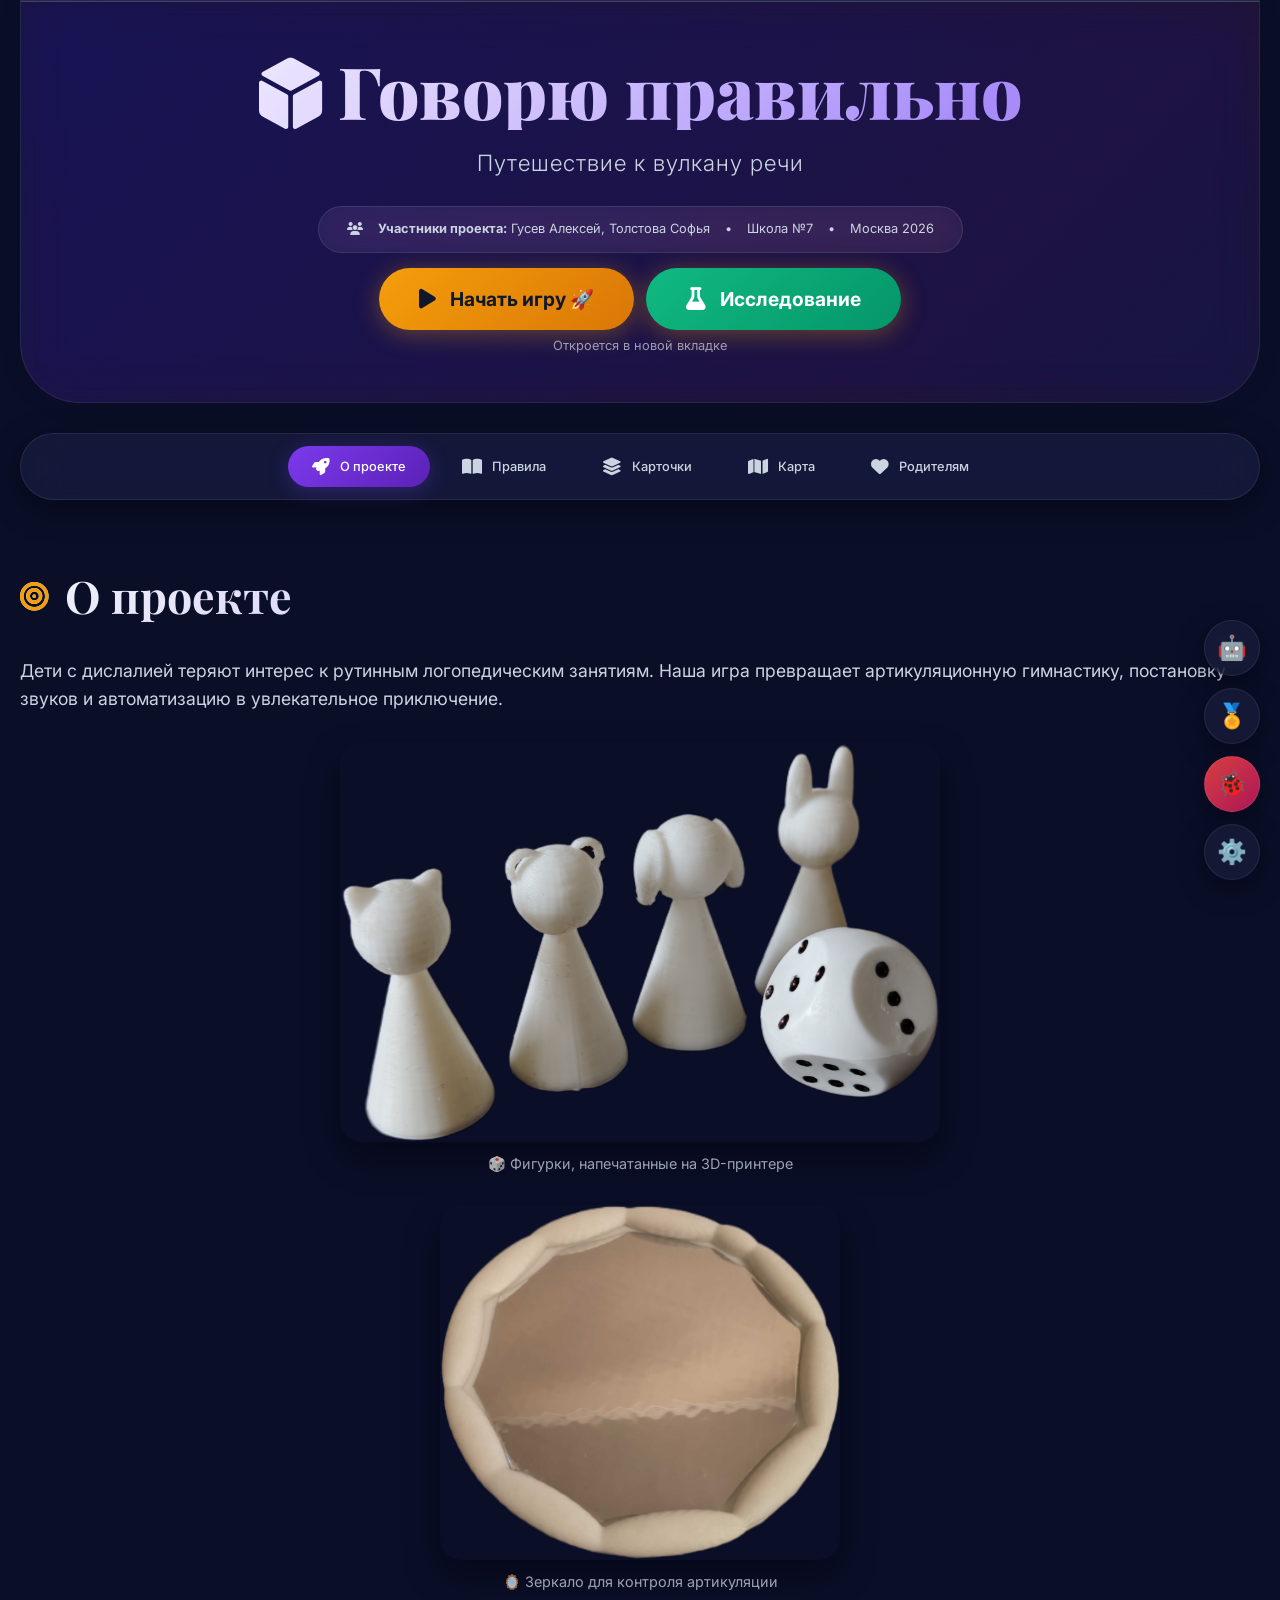
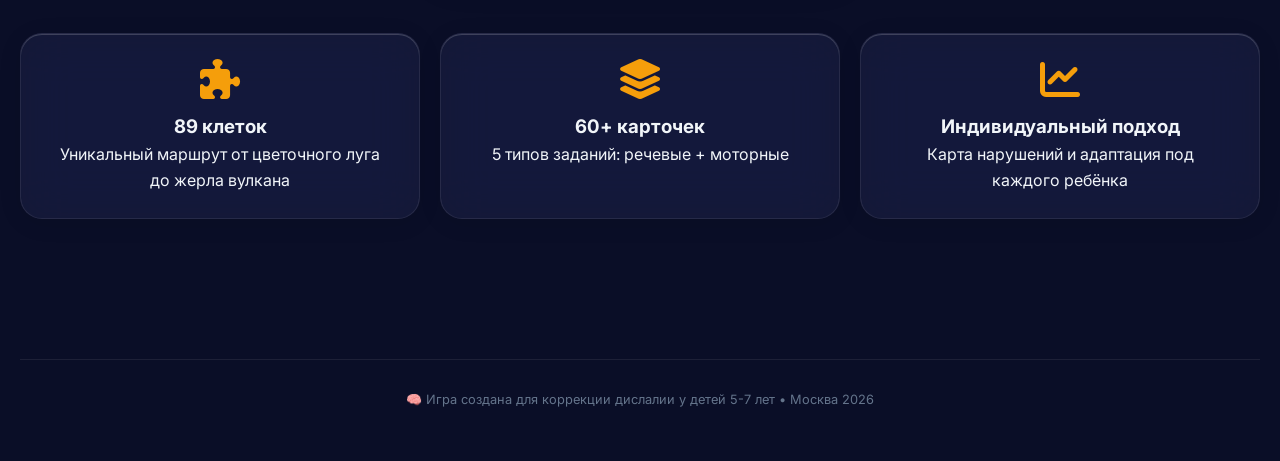
==== commit 2a79a2da: "Update index.html" ====
--- a/speech-game/index.html
+++ b/speech-game/index.html
@@ -2208,6 +2208,38 @@
     padding-left: max(0px, env(safe-area-inset-left));
     padding-right: max(0px, env(safe-area-inset-right));
   }
+}
+/* ============================================================
+   КНОПКА ОЗВУЧКИ КАРТОЧЕК
+   ============================================================ */
+.btn-speak-card {
+  margin-top: 12px;
+  padding: 8px 16px;
+  border-radius: 980px;
+  border: 2px solid rgba(16,185,129,.3);
+  background: rgba(16,185,129,.15);
+  color: var(--green);
+  font-size: .85rem;
+  font-weight: 600;
+  cursor: pointer;
+  font-family: inherit;
+  display: inline-flex;
+  align-items: center;
+  gap: 6px;
+  transition: var(--transition);
+}
+.btn-speak-card:hover {
+  background: rgba(16,185,129,.25);
+  transform: translateY(-2px);
+}
+.btn-speak-card.playing {
+  animation: pulseSpeak 1s infinite;
+  background: var(--green);
+  color: #fff;
+}
+@keyframes pulseSpeak {
+  0%, 100% { box-shadow: 0 0 0 0 rgba(16,185,129,.4); }
+  50% { box-shadow: 0 0 0 12px rgba(16,185,129,0); }
 }
 </style>
 </head>
@@ -2884,6 +2916,7 @@
   initCore, t, toast, state, unlockAchievement, logAction
 } from './js/core.js';
 import './js/ai_assistant.js';
+import * as Speech from './js/speech.js';
 import './js/speech.js';
 
 // ============================================================
@@ -2927,18 +2960,35 @@
   let html = '';
   for (const card of items) {
     const hasImg = !!card.img;
+    // Используем стандартный onerror для надежности
     const imgBlock = hasImg
-      ? `<div style="margin-top:10px;">${imgWithFallback(card.img, card.name, 'width:100%;max-height:180px;object-fit:contain;border-radius:10px;background:#fff;padding:6px;')}</div>`
+      ? `<div style="margin-top:12px;"><img src="${card.img}" alt="${card.name||''}" style="width:100%;max-height:220px;object-fit:contain;border-radius:12px;background:#fff;padding:8px;" onerror="this.onerror=null;this.src='images/tasks/_placeholder.svg';"></div>`
       : '';
+      
     const appliesTo = (card.applies_to || []).join(', ');
     const soundBadge = appliesTo && appliesTo !== 'all'
       ? `<span class="card-badge" style="background:rgba(124,58,237,0.15);color:var(--purple-light);border:1px solid rgba(124,58,237,0.25);">${appliesTo}</span>`
       : '';
+      
+    const inGame = (typeof tasksInGameIds !== 'undefined' && tasksInGameIds.has(card.id))
+      ? `<span class="badge-in-game" title="Используется в игре" style="background:rgba(6,182,212,.15);color:var(--cyan);border:1px solid rgba(6,182,212,.3);font-size:.65rem;padding:2px 8px;border-radius:30px;font-weight:700;margin-left:4px;">🎮 в игре</span>`
+      : '';
+
+    // Безопасное экранирование кавычек для вызова функции
+    const safeName = (card.name || '').replace(/'/g, "\\'");
+    const safeDesc = (card.desc || '').replace(/'/g, "\\'");
+    
+    // Та самая кнопка
+    const speakBtn = `
+      <button class="btn-speak-card" id="btn-speak-${card.id}" onclick="playCardAudio('${card.id}', '${safeName}', '${safeDesc}')">
+        <i class="fas fa-volume-up"></i> Озвучить
+      </button>
+    `;
 
     html += `
       <div class="card ${colorClass}">
         <div class="card-title">
-          <span>${card.name}</span>
+          <span>${card.name} ${inGame}</span>
           <span style="display:flex;gap:6px;flex-wrap:wrap;">
             ${soundBadge}
             <span class="card-badge ${badgeClass}">${badgeText}</span>
@@ -2946,6 +2996,7 @@
         </div>
         <div class="card-desc">${card.desc || ''}</div>
         ${imgBlock}
+        ${speakBtn}
       </div>`;
   }
   container.innerHTML = html;
@@ -3284,6 +3335,102 @@
   }
 }
 
+// ============================================================
+// УМНАЯ ОЗВУЧКА КАРТОЧЕК (Русские названия + TTS Fallback)
+// ============================================================
+const _cardAudioCache = {}; 
+
+// Нормализация текста: убирает ё, скобки, лишние пробелы
+function normalizeAudioName(str) {
+  if (!str) return '';
+  return str
+    .toLowerCase()
+    .replace(/ё/g, 'е')
+    .replace(/\(.*?\)/g, '') // убираем текст в скобках
+    .replace(/[^а-яa-z0-9\s]/g, '') // убираем спецсимволы
+    .trim()
+    .replace(/\s+/g, ' '); // убираем двойные пробелы
+}
+
+window.playCardAudio = async function(taskId, taskName, taskDesc) {
+  const btn = document.getElementById(`btn-speak-${taskId}`);
+  if (btn) btn.classList.add('playing');
+
+  // Если файл уже искали ранее — берем из кэша
+  if (_cardAudioCache[taskId] !== undefined) {
+    if (_cardAudioCache[taskId]) {
+      playWavFile(_cardAudioCache[taskId], taskName, taskDesc, btn);
+    } else {
+      speakTTSFallback(taskName, taskDesc, btn);
+    }
+    return;
+  }
+
+  // Создаем список возможных имен файлов
+  const rawName = taskName.replace(/'/g, ""); 
+  const normName = normalizeAudioName(taskName);
+  
+  const candidates = [
+    `${rawName}.wav`,                  // Точное: "Лошадка.wav"
+    `${rawName.replace(/ё/g, 'е')}.wav`, // Без ё: "Пулемет.wav"
+    `${rawName.replace(/\s*\(.*?\)\s*/g, '')}.wav`, // Без скобок: "Окошко.wav"
+    `${normName}.wav`,                 // Нормализованное: "пулемет.wav"
+    `${taskId}.wav`                    // Английский ID: "loshadka.wav"
+  ];
+
+  const uniqueCandidates = [...new Set(candidates)];
+  const basePath = 'sound/'; // Твоя папка
+
+  let foundUrl = null;
+  // Ищем первый существующий файл
+  for (const fileName of uniqueCandidates) {
+    const url = basePath + encodeURIComponent(fileName);
+    try {
+      const res = await fetch(url, { method: 'HEAD' });
+      if (res.ok) { foundUrl = url; break; }
+    } catch (e) {}
+  }
+
+  _cardAudioCache[taskId] = foundUrl;
+
+  if (foundUrl) {
+    playWavFile(foundUrl, taskName, taskDesc, btn);
+  } else {
+    console.log(`Аудио для "${taskName}" не найдено, используем TTS`);
+    speakTTSFallback(taskName, taskDesc, btn);
+  }
+};
+
+function playWavFile(url, taskName, taskDesc, btn) {
+  const audio = new Audio(url);
+  audio.onended = () => { if (btn) btn.classList.remove('playing'); };
+  audio.onerror = () => {
+    console.warn(`Файл ${url} битый, используем TTS`);
+    speakTTSFallback(taskName, taskDesc, btn);
+  };
+  audio.play().catch(e => {
+    speakTTSFallback(taskName, taskDesc, btn);
+  });
+}
+
+function speakTTSFallback(taskName, taskDesc, btn) {
+  if (!Speech || typeof Speech.speak !== 'function') {
+    if (btn) btn.classList.remove('playing');
+    if (typeof toast === 'function') toast('Озвучка недоступна', 'error');
+    return;
+  }
+  if (!Speech.hasRussianVoice()) {
+    if (btn) btn.classList.remove('playing');
+    if (typeof toast === 'function') toast('Русский голос не установлен', 'error');
+    return;
+  }
+  const text = `${taskName}. ${taskDesc || ''}`;
+  Speech.speak(text, {
+    onEnd: () => { if (btn) btn.classList.remove('playing'); },
+    onError: () => { if (btn) btn.classList.remove('playing'); }
+  });
+}
+   
 // Старт
 if (document.readyState === 'loading') {
   document.addEventListener('DOMContentLoaded', boot);
@@ -3293,4 +3440,4 @@
 </script>
 
 </body>
-</html>+</html>
--- a/speech-game/css/core.css
+++ b/speech-game/css/core.css
@@ -1,16 +1,20 @@
 /* ============================================================
-   core.css — общие стили для "Говорю правильно" v5.0
-   Кнопки, панель настроек, модалки, тосты, ИИ-чат, достижения
+   core.css — общие стили для "Говорю правильно" v5.2
+   Кнопки, панель настроек, модалки, тосты, ИИ-чат, достижения,
+   выбор голоса. Эппловский стиль.
    ============================================================ */
 
 :root {
   --core-radius: 980px;
   --core-transition: 0.28s cubic-bezier(0.34, 1.56, 0.64, 1);
+  --core-transition-smooth: 0.4s cubic-bezier(0.4, 0, 0.2, 1);
   --core-safe-bottom: max(20px, env(safe-area-inset-bottom));
   --core-safe-right: max(20px, env(safe-area-inset-right));
 }
 
-/* ---------- Шрифт для дислексии ---------- */
+/* ============================================================
+   ШРИФТ ДЛЯ ДИСЛЕКСИИ
+   ============================================================ */
 .dyslexia-font,
 .dyslexia-font * {
   font-family: 'Comic Sans MS', 'Verdana', 'Trebuchet MS', sans-serif !important;
@@ -19,13 +23,17 @@
   line-height: 1.7 !important;
 }
 
-/* ---------- Размер шрифта ---------- */
+/* ============================================================
+   РАЗМЕР ШРИФТА
+   ============================================================ */
 html.font-small  { font-size: 14px; }
 html.font-normal { font-size: 16px; }
 html.font-large  { font-size: 19px; }
 html.font-huge   { font-size: 22px; }
 
-/* ---------- Высокий контраст ---------- */
+/* ============================================================
+   ВЫСОКИЙ КОНТРАСТ
+   ============================================================ */
 html.high-contrast {
   filter: contrast(1.25) saturate(1.1);
 }
@@ -39,7 +47,9 @@
   outline-offset: 2px;
 }
 
-/* ---------- Меньше анимаций ---------- */
+/* ============================================================
+   МЕНЬШЕ АНИМАЦИЙ
+   ============================================================ */
 html.reduce-motion *,
 html.reduce-motion *::before,
 html.reduce-motion *::after {
@@ -59,6 +69,10 @@
   gap: 12px;
   z-index: 99990;
   align-items: flex-end;
+  pointer-events: none;
+}
+#core-float-buttons > * {
+  pointer-events: auto;
 }
 .core-fab {
   width: 56px;
@@ -77,18 +91,32 @@
   box-shadow: 0 8px 28px rgba(0,0,0,.35);
   transition: transform var(--core-transition), box-shadow .3s, background .3s;
   font-family: inherit;
+  padding: 0;
+  line-height: 1;
 }
 .core-fab:hover {
   transform: scale(1.08) translateY(-2px);
   border-color: var(--purple, #7c3aed);
   box-shadow: 0 12px 36px rgba(124,58,237,.4);
 }
-.core-fab:active { transform: scale(.94); }
-.core-fab.bug { background: linear-gradient(135deg, rgba(239,68,68,.85), rgba(190,24,93,.85)); color: #fff; }
-.core-fab.bug:hover { box-shadow: 0 12px 36px rgba(239,68,68,.5); }
+.core-fab:active {
+  transform: scale(.94);
+  transition-duration: .1s;
+}
+.core-fab.bug {
+  background: linear-gradient(135deg, rgba(239,68,68,.9), rgba(190,24,93,.9));
+  color: #fff;
+}
+.core-fab.bug:hover {
+  box-shadow: 0 12px 36px rgba(239,68,68,.5);
+}
 
 @media (max-width: 600px) {
-  .core-fab { width: 48px; height: 48px; font-size: 1.25rem; }
+  .core-fab {
+    width: 48px;
+    height: 48px;
+    font-size: 1.25rem;
+  }
   #core-float-buttons { gap: 10px; }
 }
 
@@ -99,9 +127,9 @@
   position: fixed;
   bottom: calc(var(--core-safe-bottom) + 70px);
   right: var(--core-safe-right);
-  width: 400px;
+  width: 440px;
   max-width: calc(100vw - 32px);
-  max-height: min(80vh, 720px);
+  max-height: min(82vh, 760px);
   overflow-y: auto;
   overflow-x: visible;
   background: var(--bg-card, rgba(26,30,60,.95));
@@ -115,9 +143,10 @@
   transform-origin: bottom right;
   opacity: 0;
   transition: transform var(--core-transition), opacity .25s;
-  z-index: 99995;
+  z-index: 100000;
   color: var(--text-primary, #f1f5f9);
   pointer-events: none;
+  scrollbar-width: thin;
 }
 .core-settings-panel.open {
   transform: scale(1);
@@ -130,18 +159,20 @@
   display: flex;
   align-items: center;
   gap: 10px;
+  font-family: inherit;
+  font-weight: 700;
 }
 .core-setting {
   margin-bottom: 20px;
 }
 .core-setting > label {
   display: block;
-  font-size: 0.85rem;
+  font-size: 0.8rem;
   color: var(--text-secondary, #cbd5e1);
-  font-weight: 600;
+  font-weight: 700;
   margin-bottom: 8px;
   text-transform: uppercase;
-  letter-spacing: 0.05em;
+  letter-spacing: 0.06em;
 }
 .core-setting select,
 .core-setting input[type="text"],
@@ -154,10 +185,23 @@
   color: var(--text-primary, #f1f5f9);
   font-family: inherit;
   font-size: 0.95rem;
-}
-.core-setting select option { background: #1e293b; color: #fff; }
-
-/* ---------- Темы ---------- */
+  -webkit-appearance: none;
+  appearance: none;
+}
+.core-setting select {
+  background-image: url("data:image/svg+xml,%3Csvg xmlns='http://www.w3.org/2000/svg' width='12' height='8' viewBox='0 0 12 8'%3E%3Cpath d='M1 1l5 5 5-5' stroke='%23cbd5e1' stroke-width='1.8' fill='none' stroke-linecap='round'/%3E%3C/svg%3E");
+  background-repeat: no-repeat;
+  background-position: right 14px center;
+  padding-right: 40px;
+}
+.core-setting select option {
+  background: #1e293b;
+  color: #fff;
+}
+
+/* ============================================================
+   СЕТКА ТЕМ
+   ============================================================ */
 .core-theme-grid {
   display: grid;
   grid-template-columns: repeat(2, 1fr);
@@ -177,6 +221,7 @@
 .core-theme-card:hover {
   border-color: var(--purple, #7c3aed);
   background: rgba(124,58,237,.08);
+  transform: translateY(-1px);
 }
 .core-theme-card.active {
   border-color: var(--gold, #f59e0b);
@@ -186,6 +231,9 @@
   font-size: 0.85rem;
   font-weight: 600;
   user-select: none;
+  white-space: nowrap;
+  overflow: hidden;
+  text-overflow: ellipsis;
 }
 .core-daynight {
   display: flex;
@@ -209,7 +257,9 @@
   border-color: var(--purple, #7c3aed);
 }
 
-/* ---------- Кнопки-строи ---------- */
+/* ============================================================
+   КНОПКИ-СТРОКИ
+   ============================================================ */
 .core-btn-row {
   display: flex;
   gap: 8px;
@@ -235,39 +285,68 @@
 .core-btn-row > label.core-btn:hover {
   background: rgba(124,58,237,.15);
   border-color: var(--purple, #7c3aed);
+  transform: translateY(-1px);
 }
 .core-btn-row > button.active {
   background: var(--purple, #7c3aed);
   color: #fff;
   border-color: var(--purple, #7c3aed);
 }
-
-/* ---------- Свитчи ---------- */
+.core-btn-row > button:active,
+.core-btn-row > label.core-btn:active {
+  transform: scale(.96);
+}
+
+/* ============================================================
+   СВИТЧИ (правильная разметка: текст слева, тумблер справа)
+   ============================================================ */
 .core-switches {
   display: flex;
   flex-direction: column;
-  gap: 10px;
+  gap: 4px;
 }
 .core-switch {
   display: flex;
   align-items: center;
-  gap: 10px;
+  justify-content: space-between;
+  gap: 12px;
   cursor: pointer;
   font-size: 0.9rem;
   color: var(--text-secondary, #cbd5e1);
   user-select: none;
-}
-.core-switch input { display: none; }
-.core-switch span {
+  padding: 10px 0;
+  width: 100%;
+  min-width: 0;
+  border-radius: 10px;
+  transition: background .2s;
+}
+.core-switch:hover {
+  background: rgba(255,255,255,.03);
+}
+.core-switch input {
+  display: none;
+}
+.core-switch .core-switch-label {
+  flex: 1;
+  min-width: 0;
+  overflow: hidden;
+  text-overflow: ellipsis;
+  white-space: nowrap;
+  font-weight: 500;
+}
+.core-switch > span:not(.core-switch-label) {
   position: relative;
+  display: inline-block;
+  flex-shrink: 0;
   width: 44px;
   height: 26px;
+  min-width: 44px;
+  max-width: 44px;
   border-radius: 980px;
   background: rgba(120,120,128,.35);
-  flex-shrink: 0;
-  transition: .3s;
-}
-.core-switch span::before {
+  transition: background .3s;
+}
+.core-switch > span:not(.core-switch-label)::before {
   content: '';
   position: absolute;
   width: 22px;
@@ -276,17 +355,27 @@
   background: #fff;
   top: 2px;
   left: 2px;
-  transition: transform var(--core-transition);
-  box-shadow: 0 2px 6px rgba(0,0,0,.2);
-}
-.core-switch input:checked + span {
+  transition: transform 0.3s cubic-bezier(0.34, 1.56, 0.64, 1);
+  box-shadow: 0 2px 6px rgba(0, 0, 0, 0.2);
+}
+.core-switch input:checked + .core-switch-label + span {
   background: #34c759;
 }
-.core-switch input:checked + span::before {
+.core-switch input:checked + .core-switch-label + span::before {
   transform: translateX(18px);
 }
 
-/* ---------- Кнопка основной ---------- */
+/* Fallback для старой разметки (без .core-switch-label) */
+.core-switch > input:checked + span {
+  background: #34c759;
+}
+.core-switch > input:checked + span::before {
+  transform: translateX(18px);
+}
+
+/* ============================================================
+   ОСНОВНАЯ КНОПКА
+   ============================================================ */
 .core-btn {
   padding: 11px 18px;
   border-radius: var(--core-radius);
@@ -307,7 +396,10 @@
   transform: translateY(-2px) scale(1.02);
   filter: brightness(1.1);
 }
-.core-btn:active { transform: scale(.97); }
+.core-btn:active {
+  transform: scale(.97);
+  transition-duration: .1s;
+}
 .core-btn.primary {
   background: linear-gradient(135deg, var(--purple, #7c3aed), var(--purple-dark, #5b21b6));
   color: #fff;
@@ -317,35 +409,110 @@
   font-size: 1rem;
   margin-top: 8px;
 }
-
-/* ---------- Подсказка про голос ---------- */
+.core-btn.primary:hover {
+  box-shadow: 0 8px 25px rgba(124,58,237,.4);
+}
+
+/* ============================================================
+   ПОДСКАЗКА ПРО ГОЛОС
+   ============================================================ */
 .core-voice-hint {
-  font-size: 0.8rem;
-  line-height: 1.5;
-  padding: 10px 14px;
+  font-size: 0.78rem;
+  line-height: 1.55;
+  padding: 12px 14px;
   border-radius: 12px;
   background: rgba(124,58,237,.08);
   border-left: 3px solid var(--purple, #7c3aed);
   color: var(--text-secondary, #cbd5e1);
 }
-.core-voice-hint a { color: var(--purple, #7c3aed); }
-
-/* ============================================================
-   МОДАЛКИ (баг-репорт, достижения, ИИ-чат)
+.core-voice-hint a {
+  color: var(--purple, #7c3aed);
+  font-weight: 600;
+  text-decoration: underline;
+}
+
+/* ============================================================
+   ВЫБОР ГОЛОСА — список голосов
+   ============================================================ */
+.core-voice-list {
+  display: flex;
+  flex-direction: column;
+  gap: 8px;
+  max-height: 340px;
+  overflow-y: auto;
+  padding-right: 4px;
+  margin-top: 8px;
+  scrollbar-width: thin;
+}
+.core-voice-item {
+  display: flex;
+  align-items: center;
+  gap: 12px;
+  padding: 12px 14px;
+  border-radius: 14px;
+  border: 2px solid var(--glass-border, rgba(255,255,255,.15));
+  background: rgba(255,255,255,.03);
+  cursor: pointer;
+  transition: var(--core-transition);
+}
+.core-voice-item:hover {
+  border-color: var(--purple, #7c3aed);
+  background: rgba(124,58,237,.08);
+  transform: translateY(-1px);
+}
+.core-voice-item.selected {
+  border-color: var(--gold, #f59e0b);
+  background: rgba(245,158,11,.1);
+}
+.core-voice-item.selected::after {
+  content: '✓';
+  color: var(--gold, #f59e0b);
+  font-weight: 900;
+  font-size: 1.1rem;
+  margin-left: 4px;
+  flex-shrink: 0;
+}
+.voice-test-btn {
+  padding: 7px 14px;
+  border-radius: var(--core-radius);
+  border: 1px solid var(--glass-border, rgba(255,255,255,.15));
+  background: rgba(255,255,255,.06);
+  color: var(--text-primary, #f1f5f9);
+  cursor: pointer;
+  font-family: inherit;
+  font-size: 0.78rem;
+  font-weight: 600;
+  transition: var(--core-transition);
+  flex-shrink: 0;
+  white-space: nowrap;
+}
+.voice-test-btn:hover {
+  background: rgba(124,58,237,.2);
+  border-color: var(--purple, #7c3aed);
+}
+.voice-test-btn:active {
+  transform: scale(.95);
+}
+
+/* ============================================================
+   МОДАЛКИ (баг-репорт, достижения, выбор голоса)
    ============================================================ */
 .core-modal {
   position: fixed;
   inset: 0;
   z-index: 99998;
-  background: rgba(0,0,0,.7);
+  background: rgba(0,0,0,.72);
   backdrop-filter: blur(12px);
   -webkit-backdrop-filter: blur(12px);
   display: none;
   align-items: center;
   justify-content: center;
   padding: 20px;
-}
-.core-modal.active { display: flex; }
+  overflow-y: auto;
+}
+.core-modal.active {
+  display: flex;
+}
 .core-modal-box {
   background: var(--bg-card, rgba(26,30,60,.98));
   border: 1px solid var(--glass-border, rgba(255,255,255,.15));
@@ -357,14 +524,18 @@
   overflow-y: auto;
   color: var(--text-primary, #f1f5f9);
   box-shadow: 0 24px 60px rgba(0,0,0,.5);
+  margin: auto;
+  scrollbar-width: thin;
 }
 .core-modal-box h3 {
   margin-bottom: 18px;
   font-size: 1.25rem;
+  font-family: inherit;
+  font-weight: 700;
 }
 .core-modal-box label {
   display: block;
-  font-size: 0.85rem;
+  font-size: 0.82rem;
   color: var(--text-secondary, #cbd5e1);
   font-weight: 600;
   margin: 12px 0 6px;
@@ -380,6 +551,8 @@
   font-family: inherit;
   font-size: 0.95rem;
   resize: vertical;
+  -webkit-appearance: none;
+  appearance: none;
 }
 .core-modal-box input:focus,
 .core-modal-box textarea:focus {
@@ -393,7 +566,10 @@
   margin-top: 20px;
   flex-wrap: wrap;
 }
-.core-modal-actions .core-btn { flex: 1; min-width: 120px; }
+.core-modal-actions .core-btn {
+  flex: 1;
+  min-width: 120px;
+}
 
 /* ============================================================
    ДОСТИЖЕНИЯ
@@ -419,9 +595,18 @@
   background: linear-gradient(135deg, rgba(245,158,11,.15), rgba(124,58,237,.12));
   border-color: var(--gold, #f59e0b);
 }
-.core-ach-emoji { font-size: 2rem; margin-bottom: 6px; }
-.core-ach-name { font-size: 0.85rem; font-weight: 600; }
-.core-ach-status { font-size: 1.1rem; margin-top: 4px; }
+.core-ach-emoji {
+  font-size: 2rem;
+  margin-bottom: 6px;
+}
+.core-ach-name {
+  font-size: 0.85rem;
+  font-weight: 600;
+}
+.core-ach-status {
+  font-size: 1.1rem;
+  margin-top: 4px;
+}
 
 /* ============================================================
    TOAST
@@ -444,6 +629,7 @@
   background: rgba(26,30,60,.95);
   border: 1px solid var(--glass-border, rgba(255,255,255,.15));
   backdrop-filter: blur(20px);
+  -webkit-backdrop-filter: blur(20px);
   color: #fff;
   font-size: 0.9rem;
   font-weight: 600;
@@ -452,11 +638,24 @@
   transition: all .35s cubic-bezier(.34,1.56,.64,1);
   box-shadow: 0 12px 36px rgba(0,0,0,.35);
   pointer-events: auto;
-}
-.core-toast.show { opacity: 1; transform: translateY(0) scale(1); }
-.core-toast-success { background: linear-gradient(135deg, #10b981, #059669); border: none; }
-.core-toast-error { background: linear-gradient(135deg, #ef4444, #b91c1c); border: none; }
-.core-toast-info { background: linear-gradient(135deg, #7c3aed, #5b21b6); border: none; }
+  text-align: center;
+}
+.core-toast.show {
+  opacity: 1;
+  transform: translateY(0) scale(1);
+}
+.core-toast-success {
+  background: linear-gradient(135deg, #10b981, #059669);
+  border: none;
+}
+.core-toast-error {
+  background: linear-gradient(135deg, #ef4444, #b91c1c);
+  border: none;
+}
+.core-toast-info {
+  background: linear-gradient(135deg, #7c3aed, #5b21b6);
+  border: none;
+}
 
 /* ============================================================
    ИИ-ПОМОЩНИК
@@ -498,6 +697,7 @@
   align-items: center;
   justify-content: space-between;
   background: linear-gradient(135deg, rgba(124,58,237,.15), rgba(6,182,212,.1));
+  flex-shrink: 0;
 }
 .ai-header-title {
   display: flex;
@@ -507,14 +707,15 @@
   font-size: 1rem;
 }
 .ai-header-title .ai-dot {
-  width: 8px; height: 8px;
+  width: 8px;
+  height: 8px;
   background: #10b981;
   border-radius: 50%;
   box-shadow: 0 0 10px #10b981;
   animation: aiPulse 1.6s infinite;
 }
 @keyframes aiPulse {
-  0%,100% { opacity: 1; transform: scale(1); }
+  0%, 100% { opacity: 1; transform: scale(1); }
   50% { opacity: 0.5; transform: scale(0.85); }
 }
 .ai-close {
@@ -525,8 +726,13 @@
   cursor: pointer;
   padding: 4px 8px;
   border-radius: 8px;
-}
-.ai-close:hover { background: rgba(255,255,255,.08); color: #fff; }
+  line-height: 1;
+  transition: .2s;
+}
+.ai-close:hover {
+  background: rgba(255,255,255,.08);
+  color: #fff;
+}
 
 .ai-messages {
   flex: 1;
@@ -569,7 +775,8 @@
   padding: 14px 18px;
 }
 .ai-msg.bot.typing span {
-  width: 7px; height: 7px;
+  width: 7px;
+  height: 7px;
   background: var(--text-secondary, #cbd5e1);
   border-radius: 50%;
   animation: aiTyping 1.2s infinite;
@@ -577,7 +784,7 @@
 .ai-msg.bot.typing span:nth-child(2) { animation-delay: .2s; }
 .ai-msg.bot.typing span:nth-child(3) { animation-delay: .4s; }
 @keyframes aiTyping {
-  0%,60%,100% { opacity: .3; transform: translateY(0); }
+  0%, 60%, 100% { opacity: .3; transform: translateY(0); }
   30% { opacity: 1; transform: translateY(-4px); }
 }
 
@@ -588,6 +795,7 @@
   overflow-x: auto;
   scrollbar-width: none;
   border-top: 1px solid var(--glass-border, rgba(255,255,255,.08));
+  flex-shrink: 0;
 }
 .ai-quick::-webkit-scrollbar { display: none; }
 .ai-quick button {
@@ -616,6 +824,7 @@
   padding: 12px 14px;
   border-top: 1px solid var(--glass-border, rgba(255,255,255,.1));
   background: rgba(0,0,0,.15);
+  flex-shrink: 0;
 }
 .ai-input-row input {
   flex: 1;
@@ -626,6 +835,7 @@
   color: var(--text-primary, #f1f5f9);
   font-family: inherit;
   font-size: 0.9rem;
+  min-width: 0;
 }
 .ai-input-row input:focus {
   outline: none;
@@ -645,11 +855,12 @@
   align-items: center;
   justify-content: center;
   transition: var(--core-transition);
+  flex-shrink: 0;
 }
 .ai-send:hover { transform: scale(1.08); }
 .ai-send:active { transform: scale(.92); }
 
-/* Проактивные подсказки — всплывающие облачка */
+/* Проактивные подсказки */
 .ai-proactive {
   position: fixed;
   right: calc(var(--core-safe-right) + 66px);
@@ -680,7 +891,18 @@
   border-left-color: var(--purple, #7c3aed);
 }
 
-/* Мобильная адаптация */
+/* ============================================================
+   ФИКС: выпадающие списки внутри панели настроек открываются ВВЕРХ
+   ============================================================ */
+.core-settings-panel .ios-select-menu {
+  top: auto;
+  bottom: calc(100% + 6px);
+  transform-origin: bottom;
+}
+
+/* ============================================================
+   МОБИЛЬНАЯ АДАПТАЦИЯ
+   ============================================================ */
 @media (max-width: 600px) {
   #ai-panel {
     width: calc(100vw - 20px);
@@ -691,5 +913,42 @@
   .core-settings-panel {
     width: calc(100vw - 32px);
     right: 16px;
+    padding: 20px;
   }
-}+  .core-theme-grid {
+    grid-template-columns: 1fr;
+  }
+  .core-voice-list {
+    max-height: 260px;
+  }
+  .core-voice-item {
+    padding: 10px 12px;
+  }
+  .voice-test-btn {
+    padding: 6px 10px;
+    font-size: 0.72rem;
+  }
+  .core-modal-box {
+    padding: 20px;
+    border-radius: 20px;
+  }
+}
+
+/* ============================================================
+   REDUCE MOTION
+   ============================================================ */
+@media (prefers-reduced-motion: reduce) {
+  *, *::before, *::after {
+    animation-duration: 0.001ms !important;
+    transition-duration: 0.001ms !important;
+  }
+}
+
+/* ============================================================
+   АДАПТАЦИЯ ПОД ВЫСОКИЙ КОНТРАСТ
+   ============================================================ */
+html.high-contrast .core-fab,
+html.high-contrast .core-btn,
+html.high-contrast .ai-send {
+  border: 2px solid currentColor !important;
+}
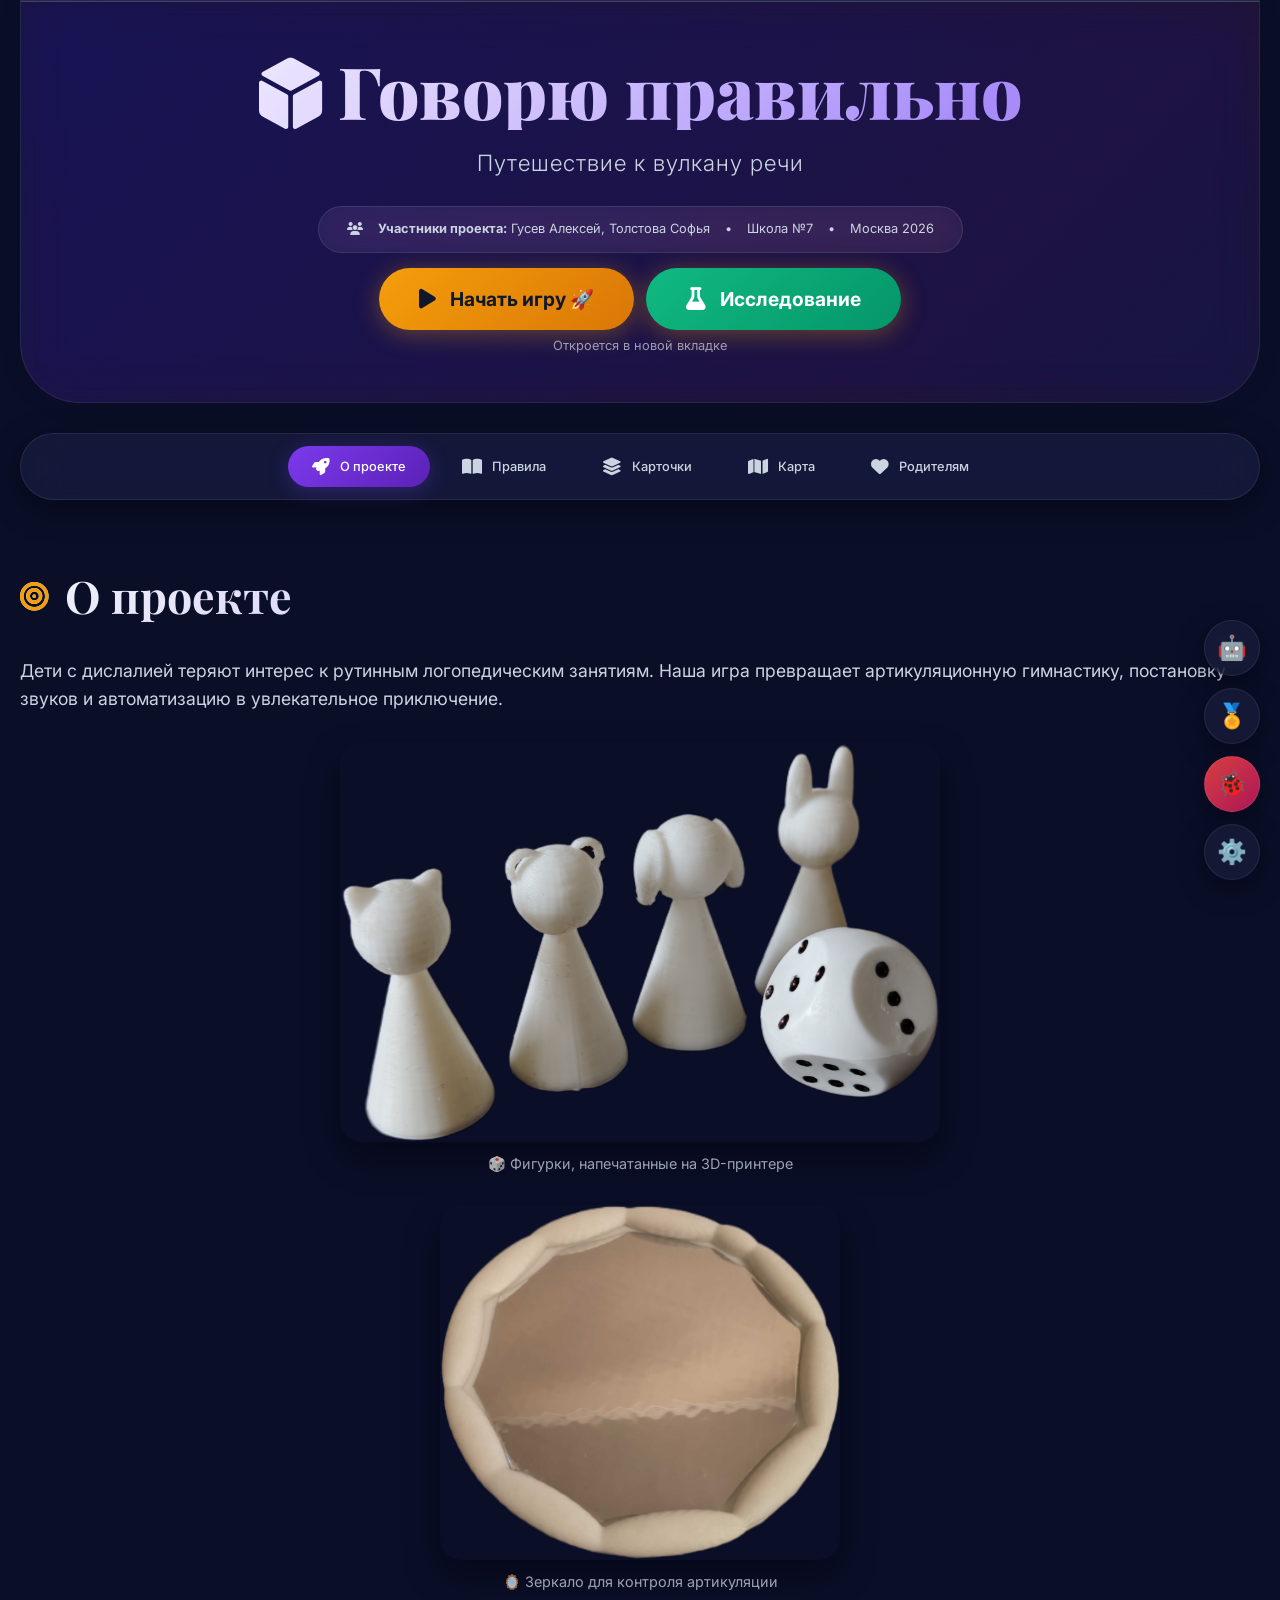
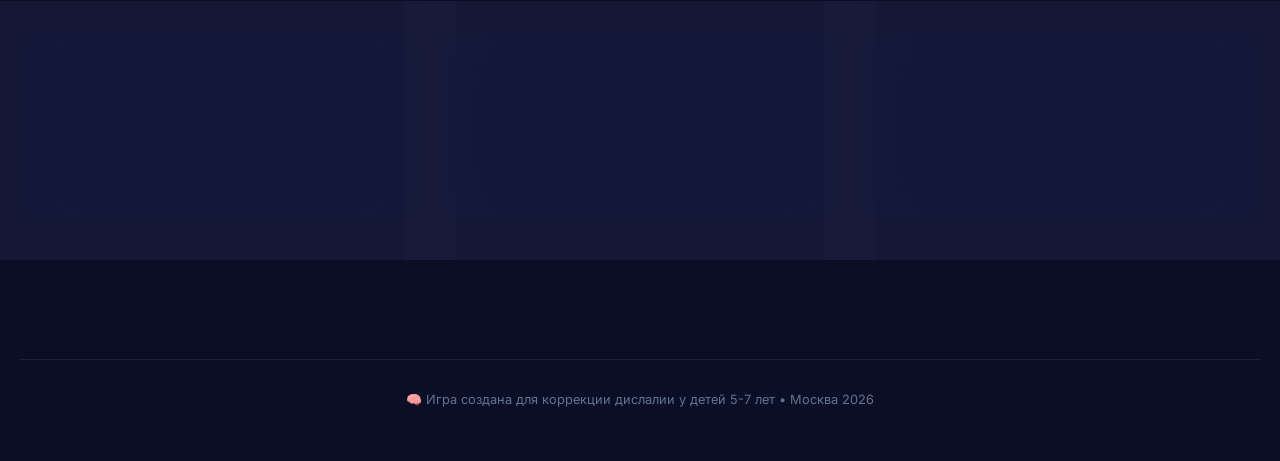
==== commit d01491da: "Update index.html" ====
--- a/speech-game/index.html
+++ b/speech-game/index.html
@@ -2916,8 +2916,6 @@
   initCore, t, toast, state, unlockAchievement, logAction
 } from './js/core.js';
 import './js/ai_assistant.js';
-import * as Speech from './js/speech.js';
-import './js/speech.js';
 
 // ============================================================
 // ЗАГРУЗКА КАРТОЧЕК ИЗ tasks_by_sound.json
@@ -3296,7 +3294,7 @@
     });
   });
 
-  console.log('🎮 Главная страница загружена v5.1');
+  console.log('🎮 Главная страница загружена v5.2');
 }
 
 function spawnOceanBubbles() {
@@ -3339,6 +3337,24 @@
 // УМНАЯ ОЗВУЧКА КАРТОЧЕК (Русские названия + TTS Fallback)
 // ============================================================
 const _cardAudioCache = {}; 
+let currentAudio = null;
+let currentPlayingBtn = null;
+
+// Функция для мгновенной остановки любого текущего звука
+function stopCurrentAudio() {
+  if (currentAudio) {
+    currentAudio.pause();
+    currentAudio.currentTime = 0;
+    currentAudio = null;
+  }
+  if ('speechSynthesis' in window) {
+    window.speechSynthesis.cancel();
+  }
+  if (currentPlayingBtn) {
+    currentPlayingBtn.classList.remove('playing');
+    currentPlayingBtn = null;
+  }
+}
 
 // Нормализация текста: убирает ё, скобки, лишние пробелы
 function normalizeAudioName(str) {
@@ -3353,8 +3369,14 @@
 }
 
 window.playCardAudio = async function(taskId, taskName, taskDesc) {
+  // 1. Сначала останавливаем всё, что играло до этого
+  stopCurrentAudio();
+  
   const btn = document.getElementById(`btn-speak-${taskId}`);
-  if (btn) btn.classList.add('playing');
+  if (btn) {
+    btn.classList.add('playing');
+    currentPlayingBtn = btn;
+  }
 
   // Если файл уже искали ранее — берем из кэша
   if (_cardAudioCache[taskId] !== undefined) {
@@ -3379,7 +3401,7 @@
   ];
 
   const uniqueCandidates = [...new Set(candidates)];
-  const basePath = 'sound/'; // Твоя папка
+  const basePath = 'saund/'; // Твоя папка
 
   let foundUrl = null;
   // Ищем первый существующий файл
@@ -3391,6 +3413,9 @@
     } catch (e) {}
   }
 
+  // Если пользователь уже нажал на другую кнопку, пока мы искали файл — прерываемся
+  if (currentPlayingBtn !== btn) return;
+
   _cardAudioCache[taskId] = foundUrl;
 
   if (foundUrl) {
@@ -3402,35 +3427,64 @@
 };
 
 function playWavFile(url, taskName, taskDesc, btn) {
+  // Если пользователь уже переключился на другое аудио — прерываемся
+  if (currentPlayingBtn !== btn) return;
+  
   const audio = new Audio(url);
-  audio.onended = () => { if (btn) btn.classList.remove('playing'); };
+  currentAudio = audio; // Сохраняем текущий объект
+  
+  audio.onended = () => {
+    if (btn) btn.classList.remove('playing');
+    if (currentAudio === audio) currentAudio = null;
+    if (currentPlayingBtn === btn) currentPlayingBtn = null;
+  };
+  
   audio.onerror = () => {
     console.warn(`Файл ${url} битый, используем TTS`);
-    speakTTSFallback(taskName, taskDesc, btn);
+    if (currentAudio === audio) currentAudio = null;
+    if (currentPlayingBtn === btn) speakTTSFallback(taskName, taskDesc, btn);
   };
+  
   audio.play().catch(e => {
-    speakTTSFallback(taskName, taskDesc, btn);
+    if (currentAudio === audio) currentAudio = null;
+    if (currentPlayingBtn === btn) speakTTSFallback(taskName, taskDesc, btn);
   });
 }
 
 function speakTTSFallback(taskName, taskDesc, btn) {
-  if (!Speech || typeof Speech.speak !== 'function') {
+  // Если пользователь уже переключился — прерываемся
+  if (btn && currentPlayingBtn !== btn) return;
+
+  if (!('speechSynthesis' in window)) {
     if (btn) btn.classList.remove('playing');
-    if (typeof toast === 'function') toast('Озвучка недоступна', 'error');
+    if (typeof toast === 'function') toast('Озвучка не поддерживается браузером', 'error');
+    if (currentPlayingBtn === btn) currentPlayingBtn = null;
     return;
   }
-  if (!Speech.hasRussianVoice()) {
-    if (btn) btn.classList.remove('playing');
-    if (typeof toast === 'function') toast('Русский голос не установлен', 'error');
-    return;
-  }
+  
+  window.speechSynthesis.cancel();
   const text = `${taskName}. ${taskDesc || ''}`;
-  Speech.speak(text, {
-    onEnd: () => { if (btn) btn.classList.remove('playing'); },
-    onError: () => { if (btn) btn.classList.remove('playing'); }
-  });
-}
-   
+  const u = new SpeechSynthesisUtterance(text);
+  u.lang = 'ru-RU';
+  u.rate = 0.9;
+  
+  const voices = window.speechSynthesis.getVoices();
+  const ruVoice = voices.find(v => v.lang.startsWith('ru') || v.name.includes('Russian'));
+  if (ruVoice) u.voice = ruVoice;
+
+  u.onstart = () => { if (btn) btn.classList.add('playing'); };
+  u.onend = () => { 
+    if (btn) btn.classList.remove('playing'); 
+    if (currentPlayingBtn === btn) currentPlayingBtn = null;
+  };
+  u.onerror = () => { 
+    if (btn) btn.classList.remove('playing'); 
+    if (currentPlayingBtn === btn) currentPlayingBtn = null;
+  };
+  
+  window.speechSynthesis.speak(u);
+}
+
 // Старт
 if (document.readyState === 'loading') {
   document.addEventListener('DOMContentLoaded', boot);
